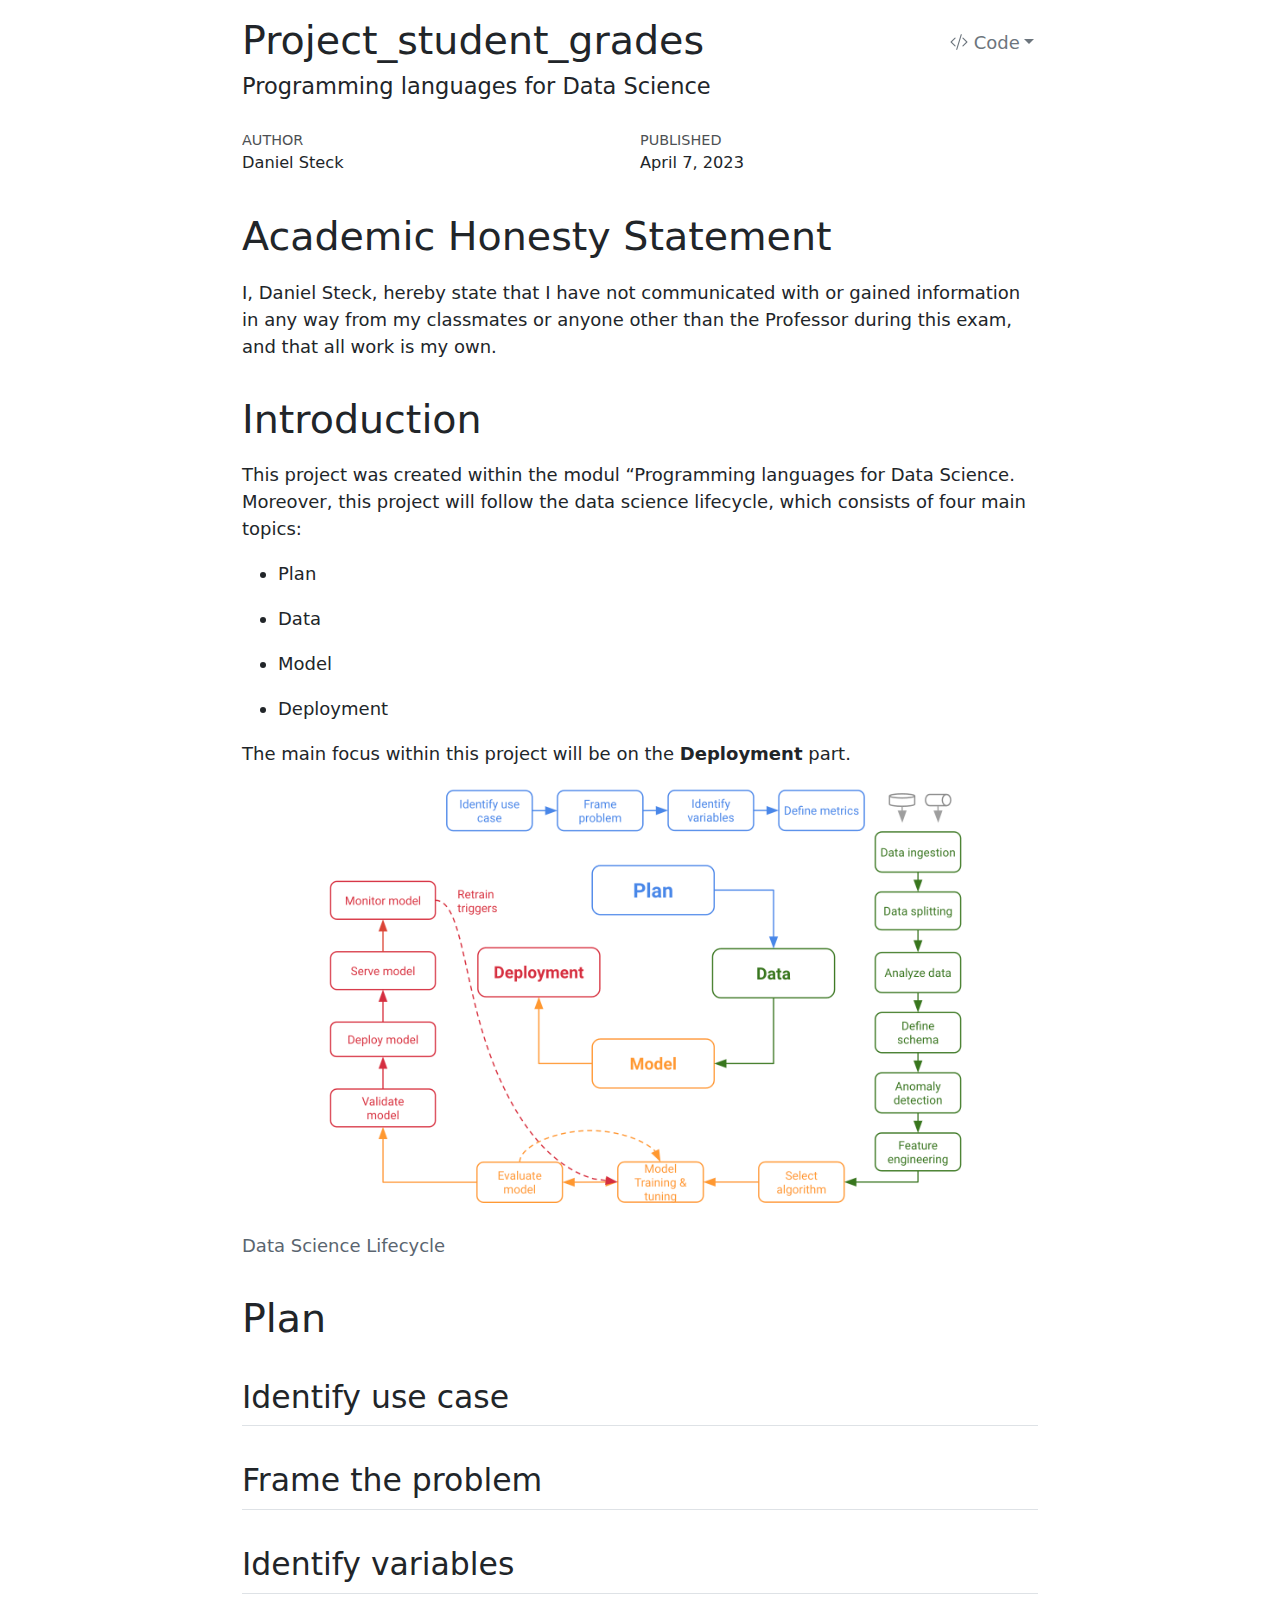
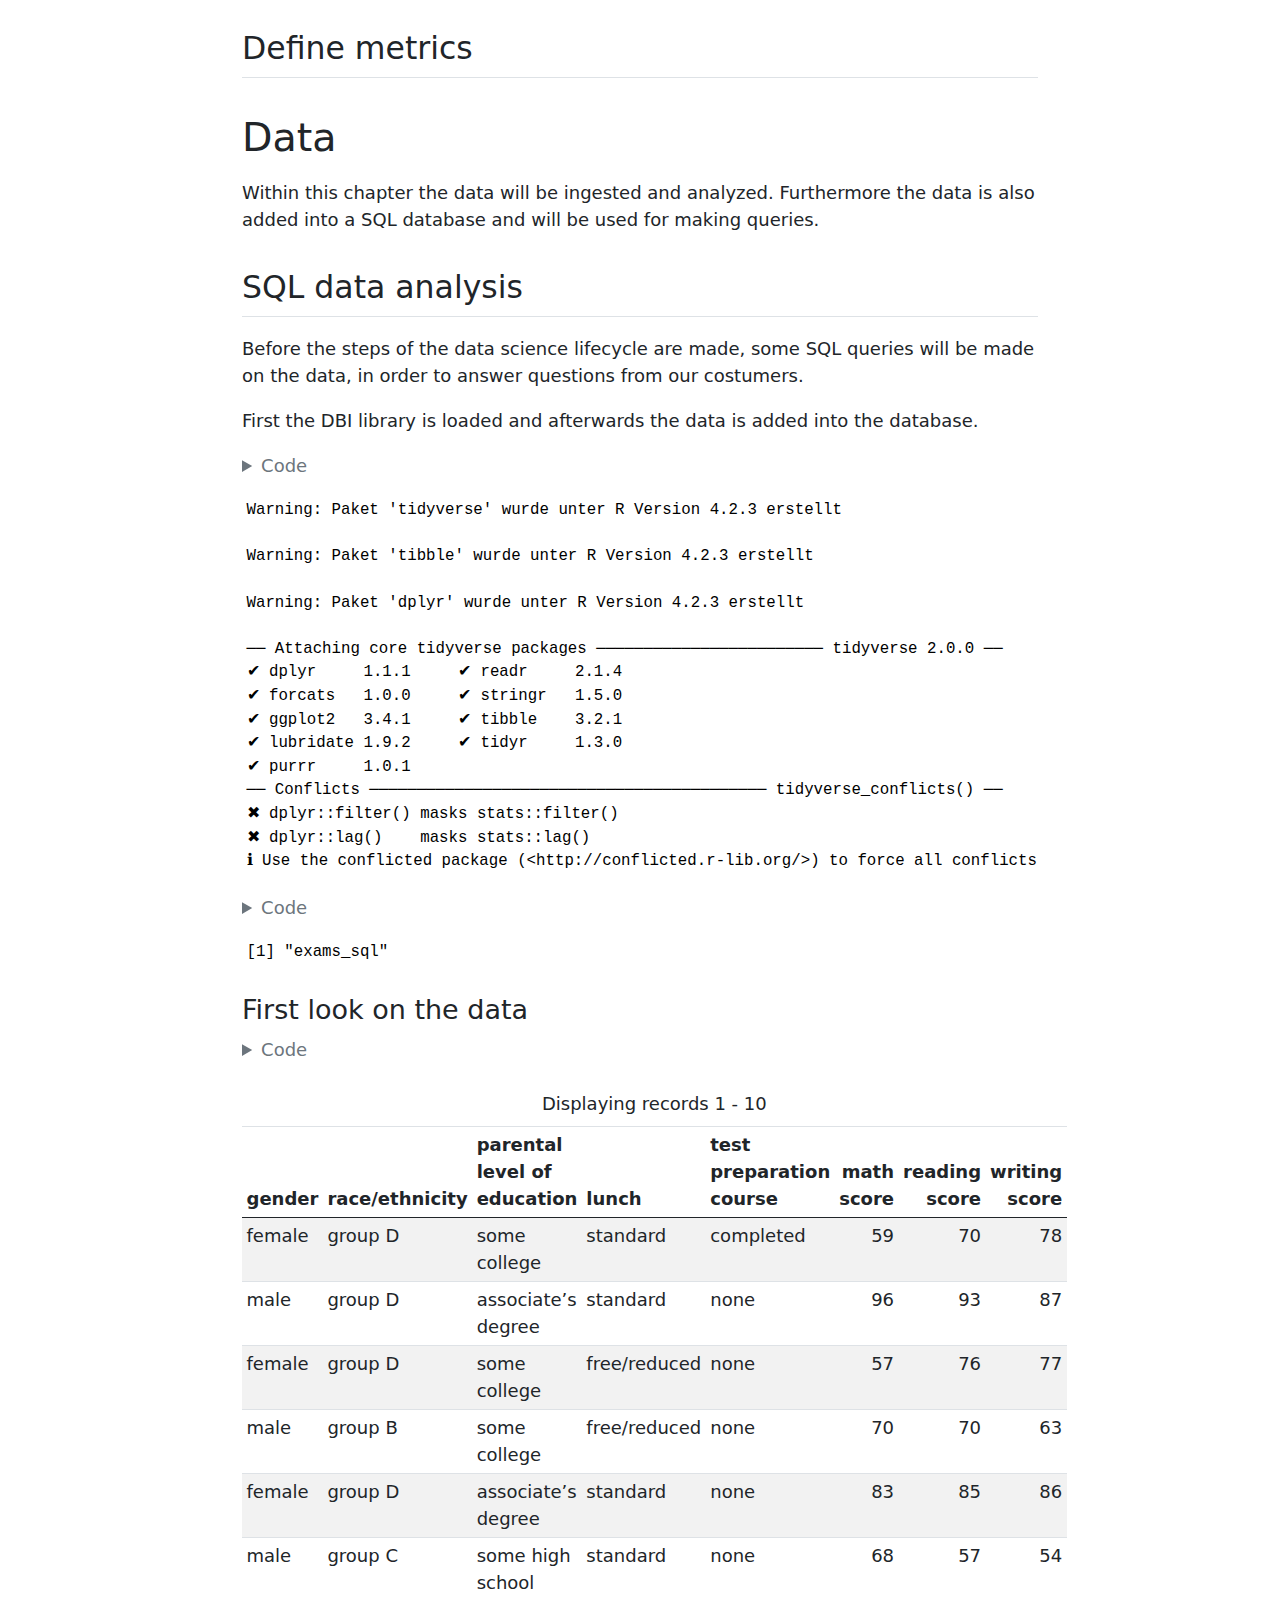
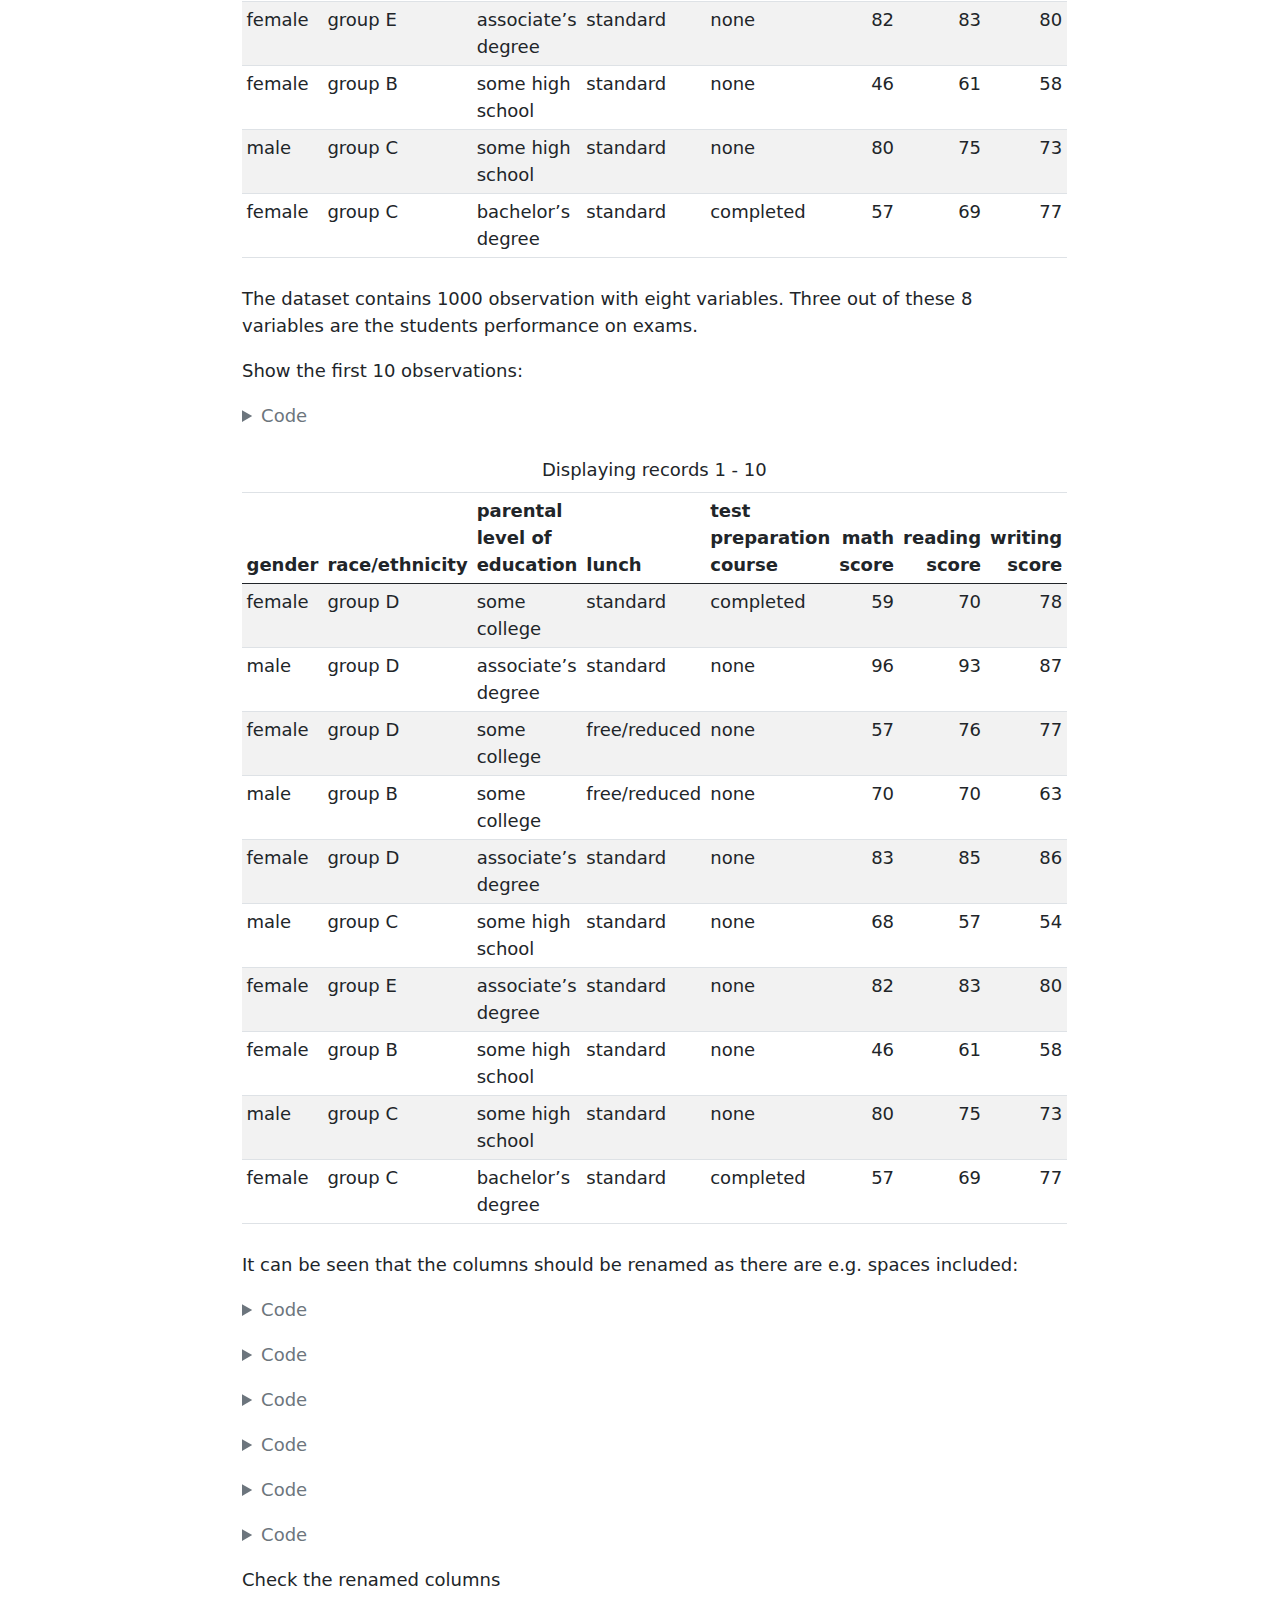
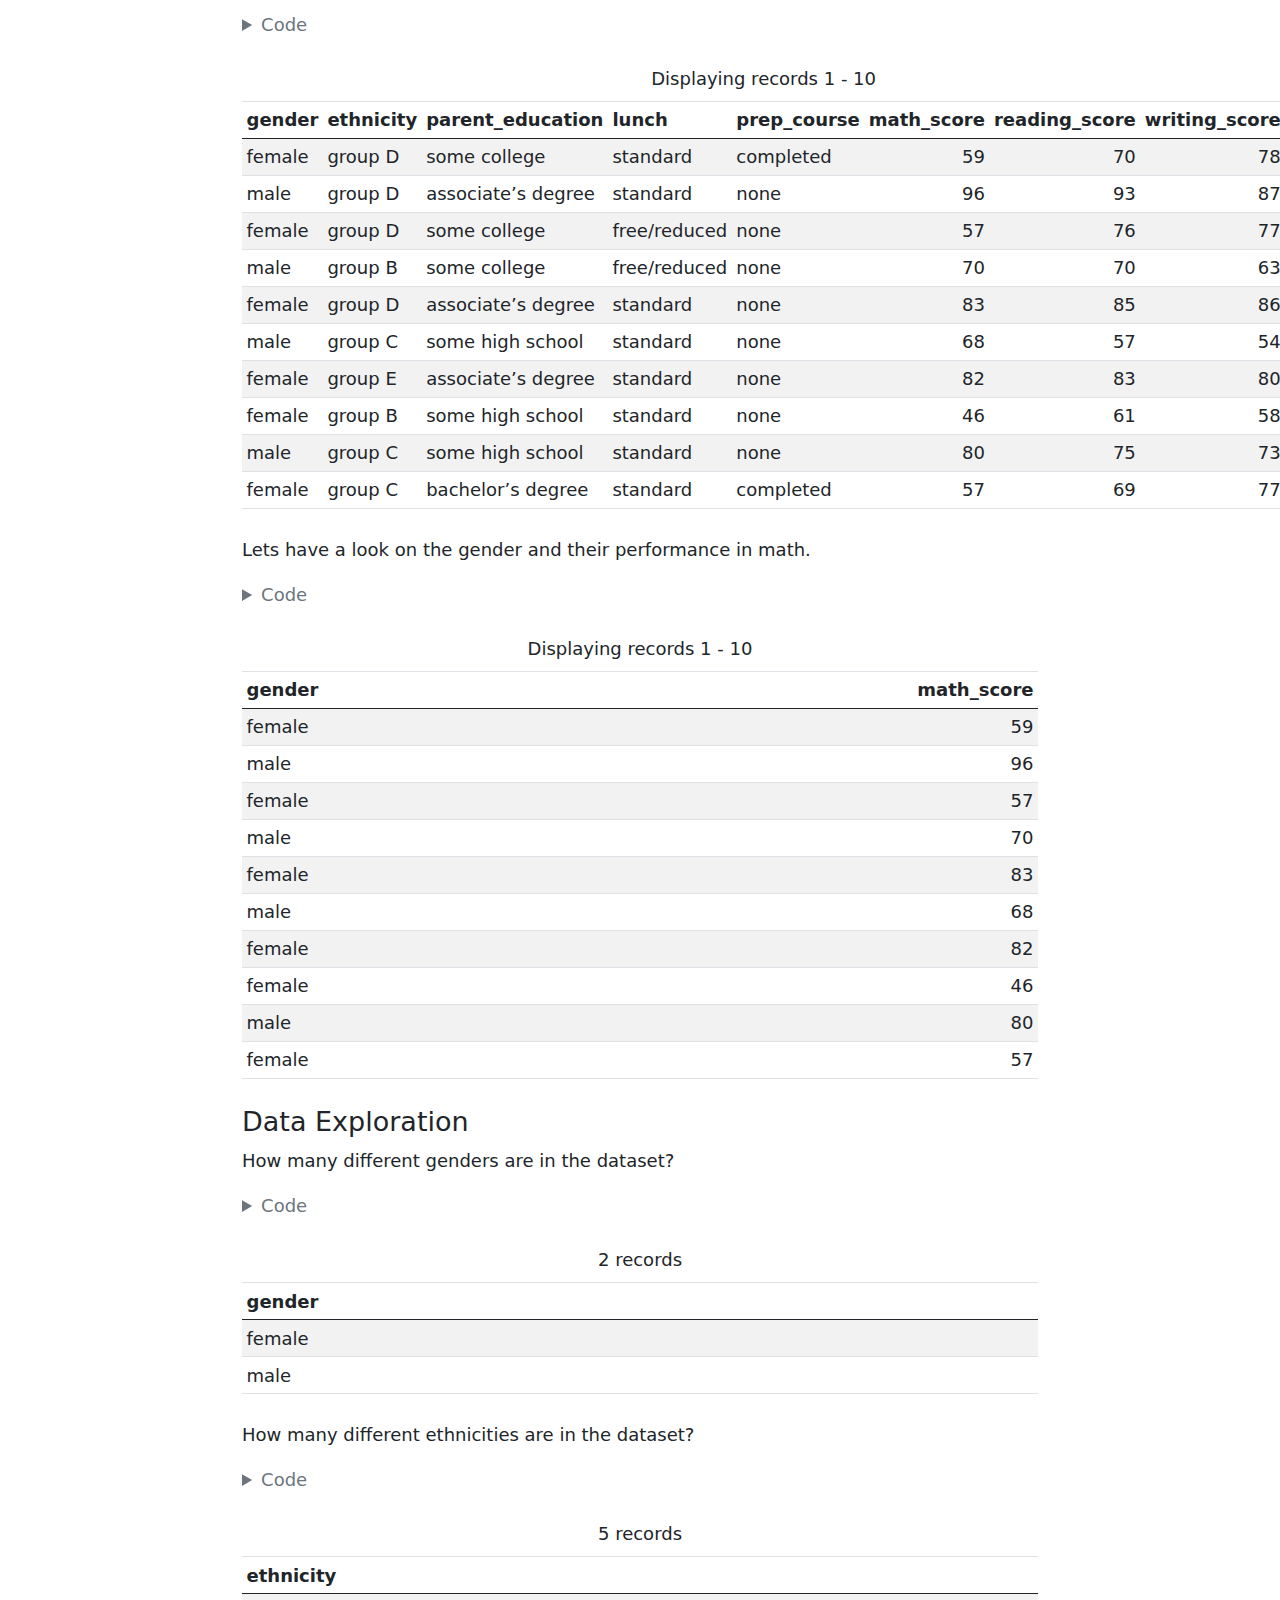
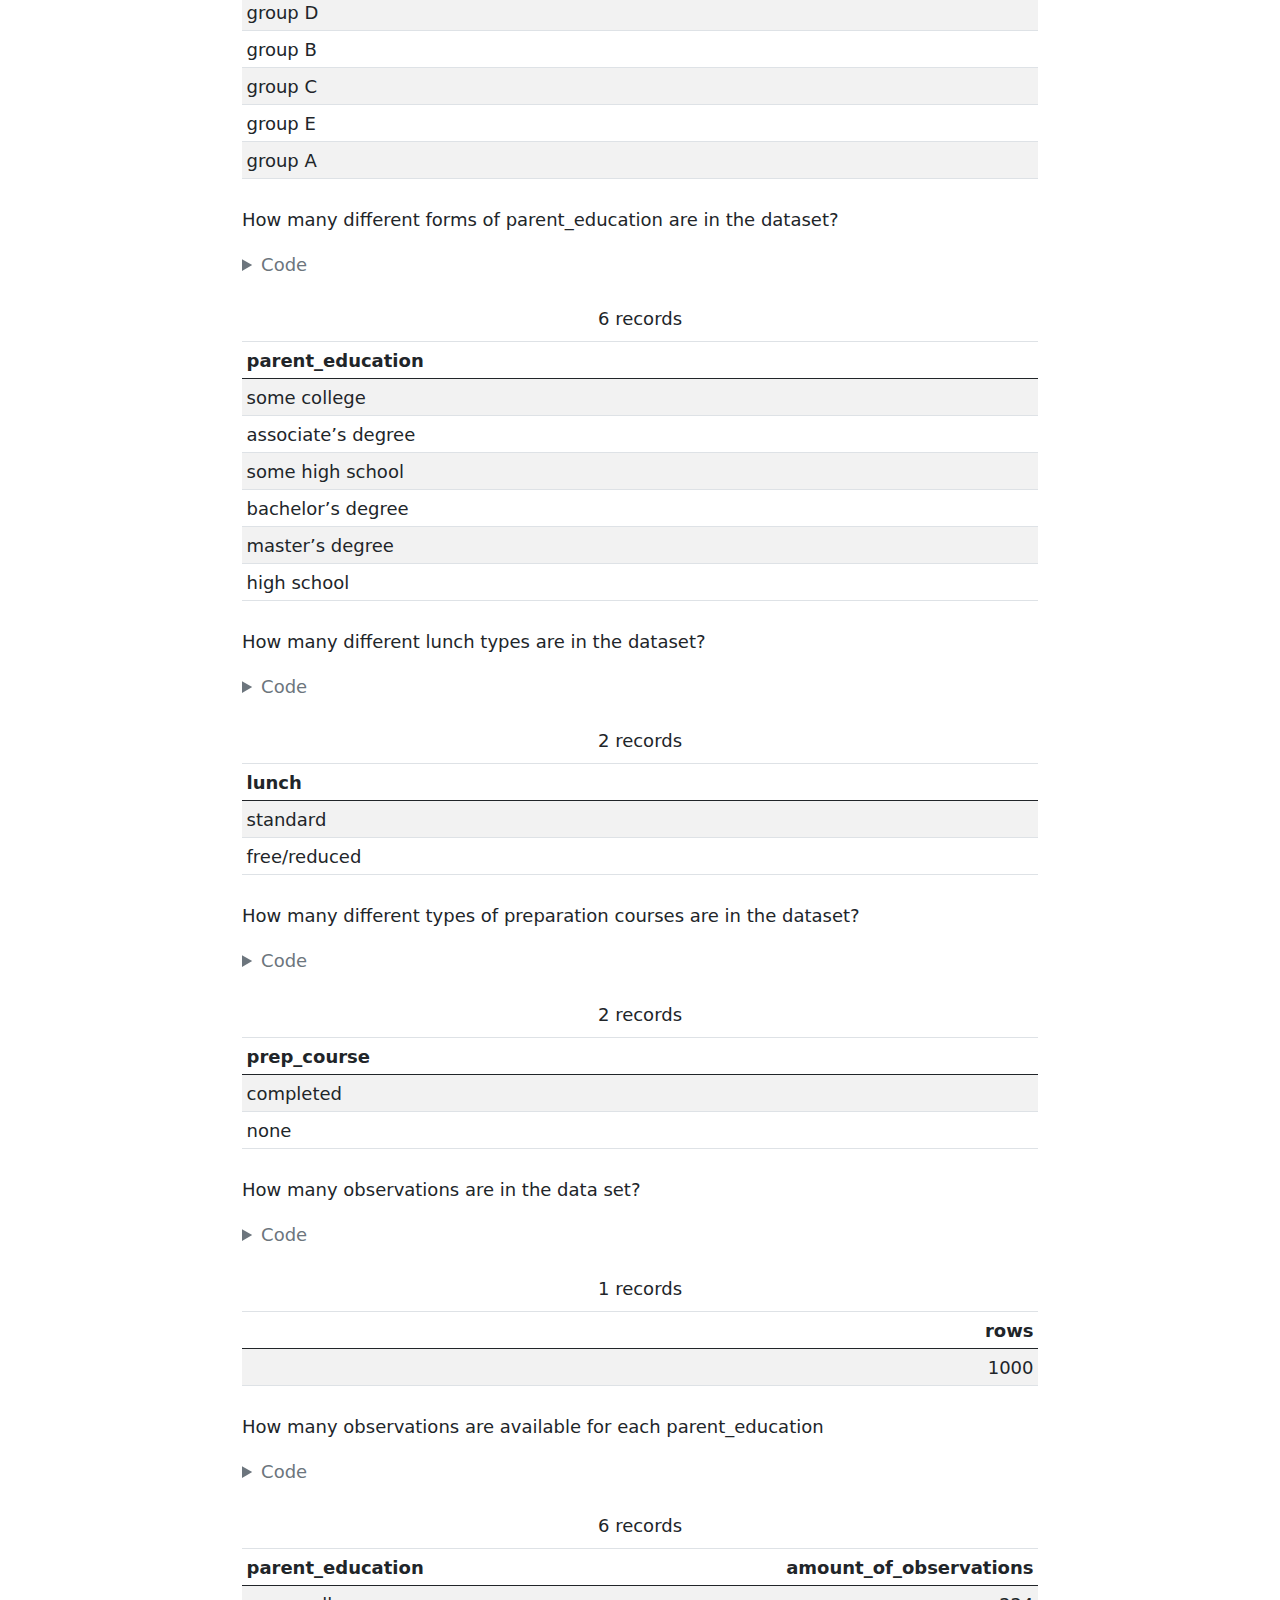
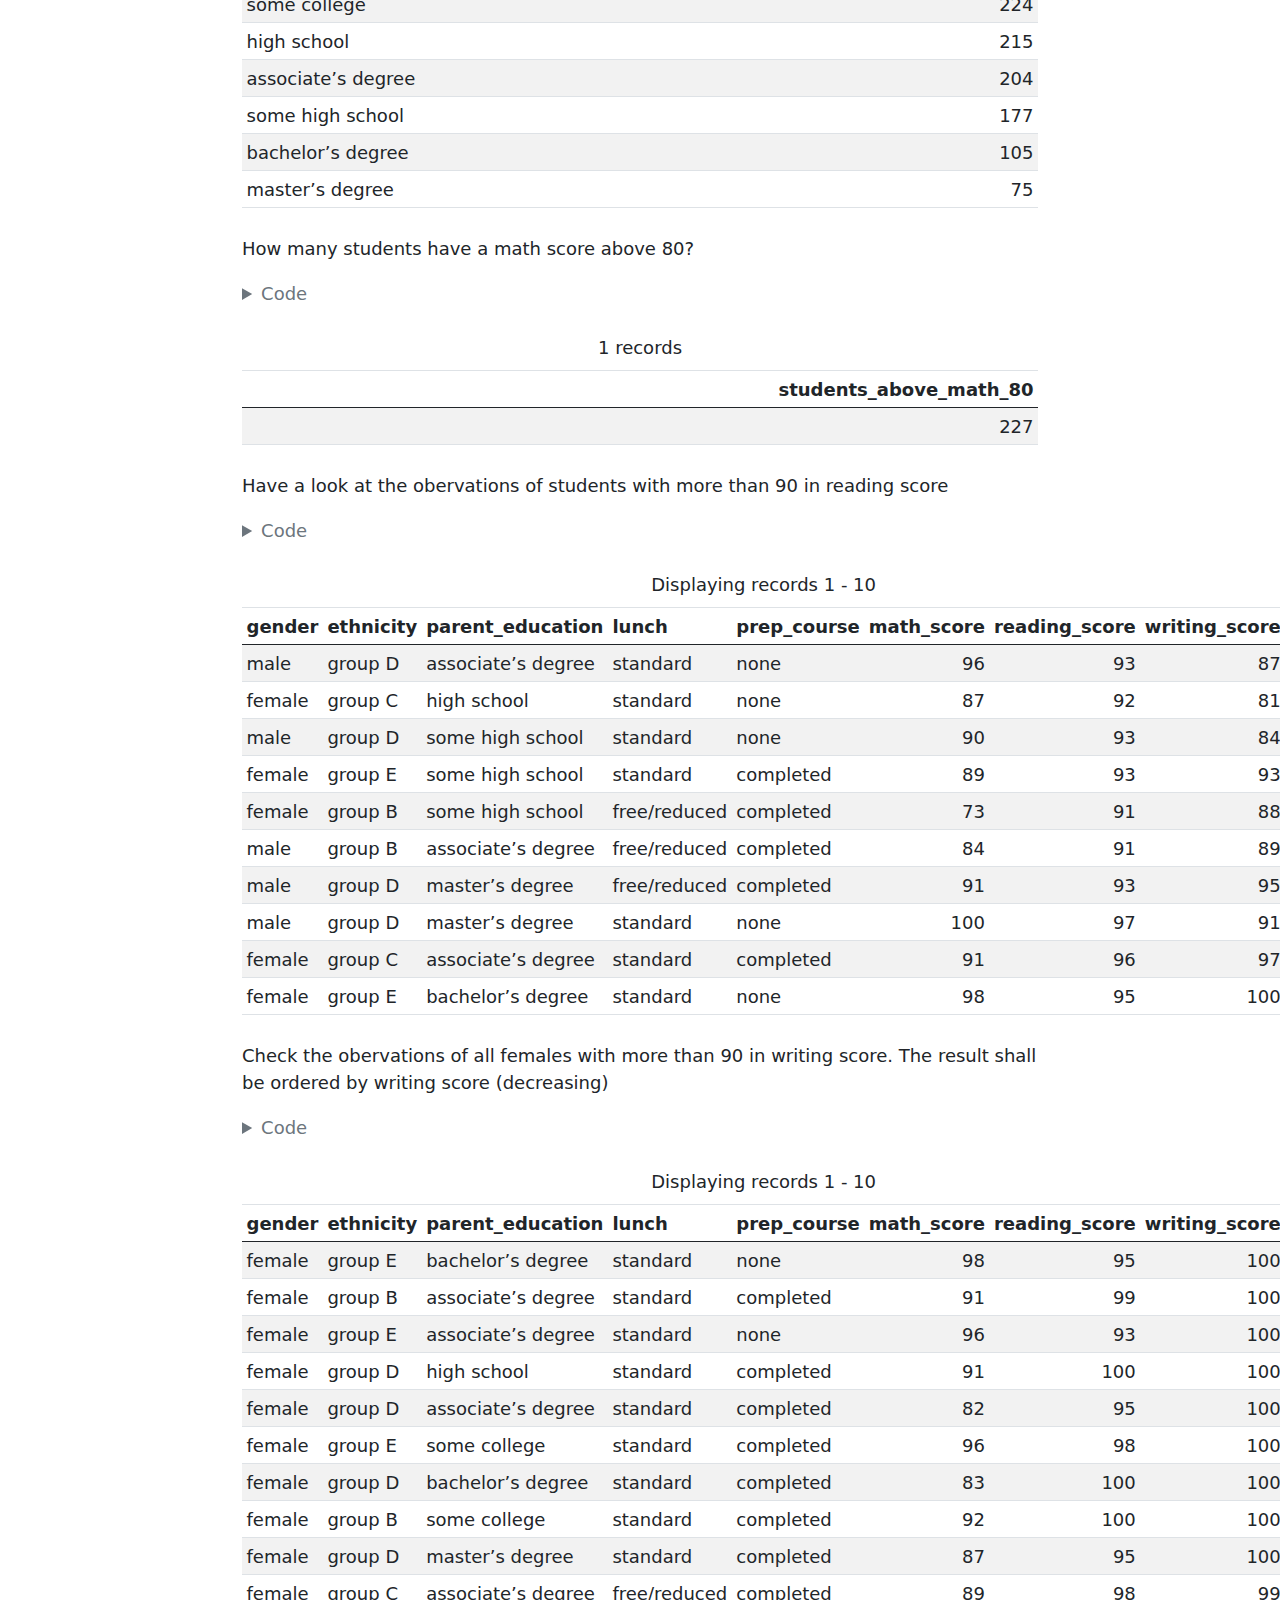
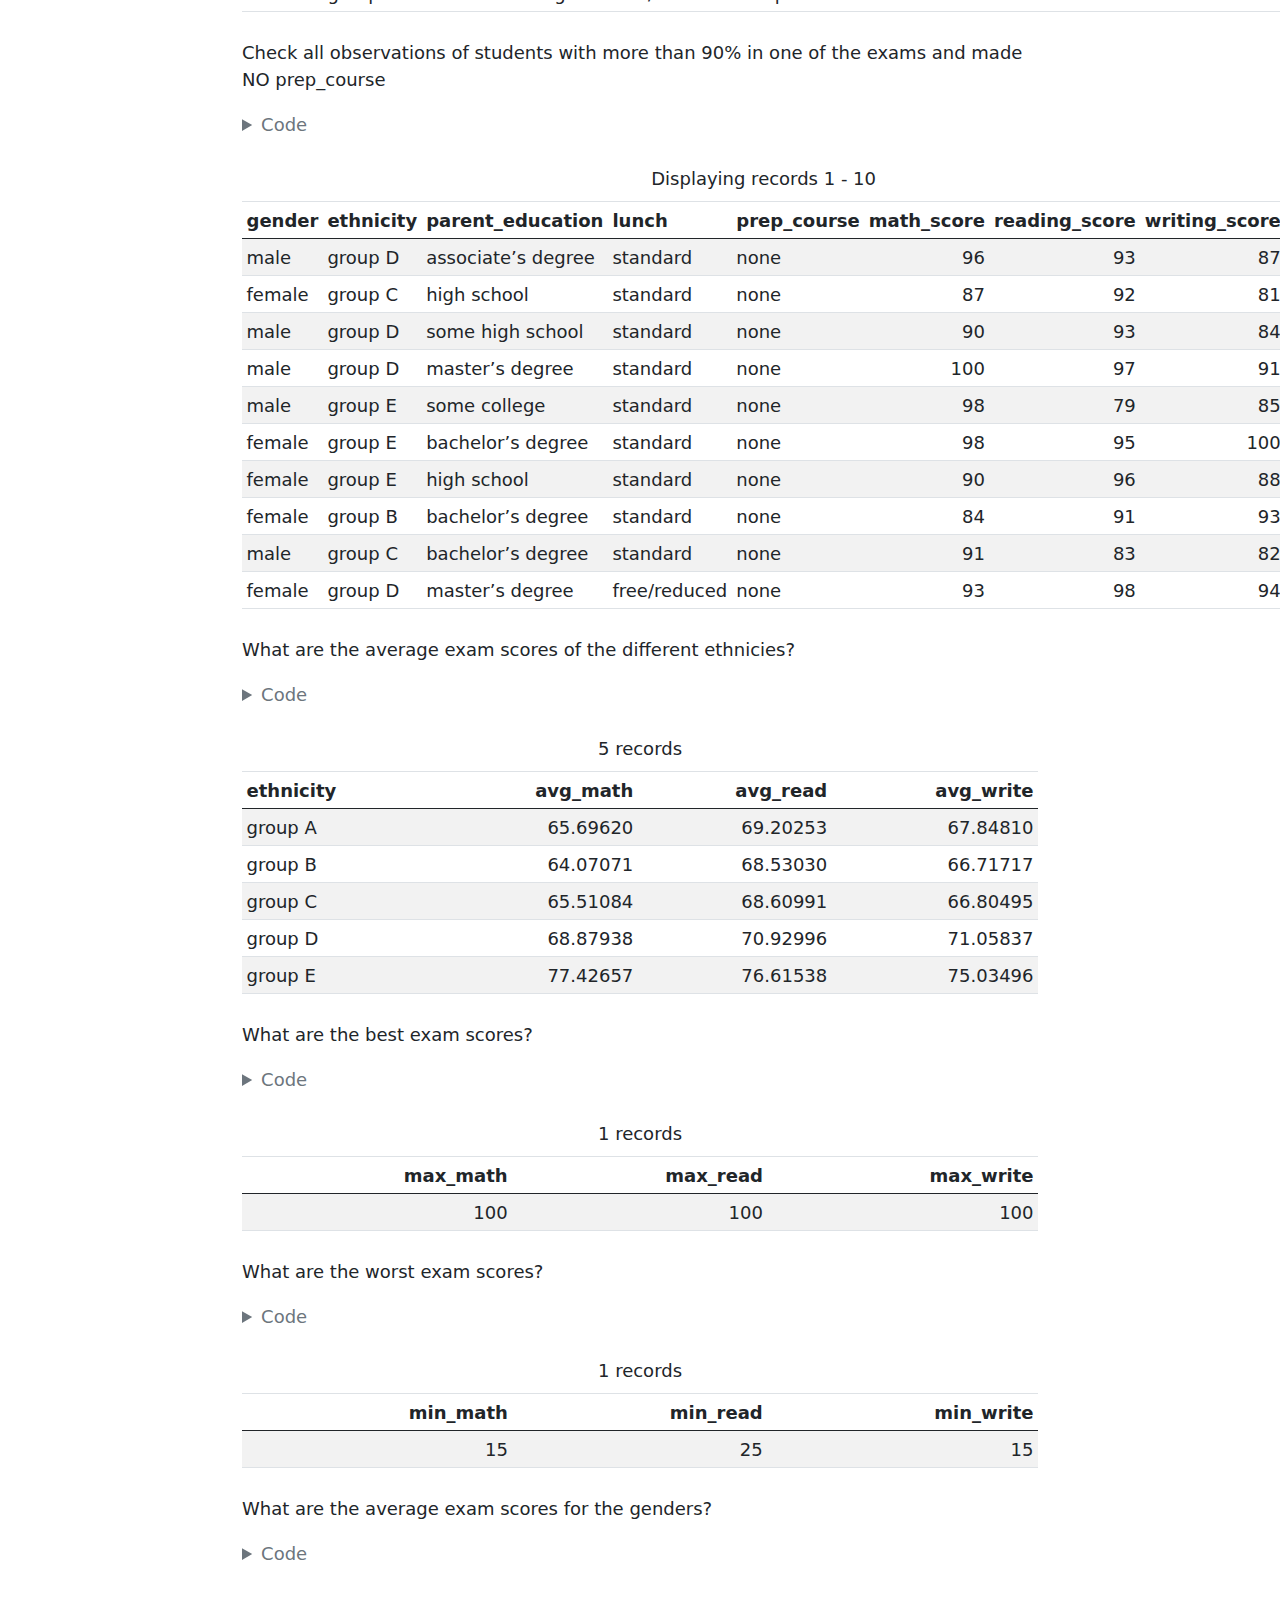
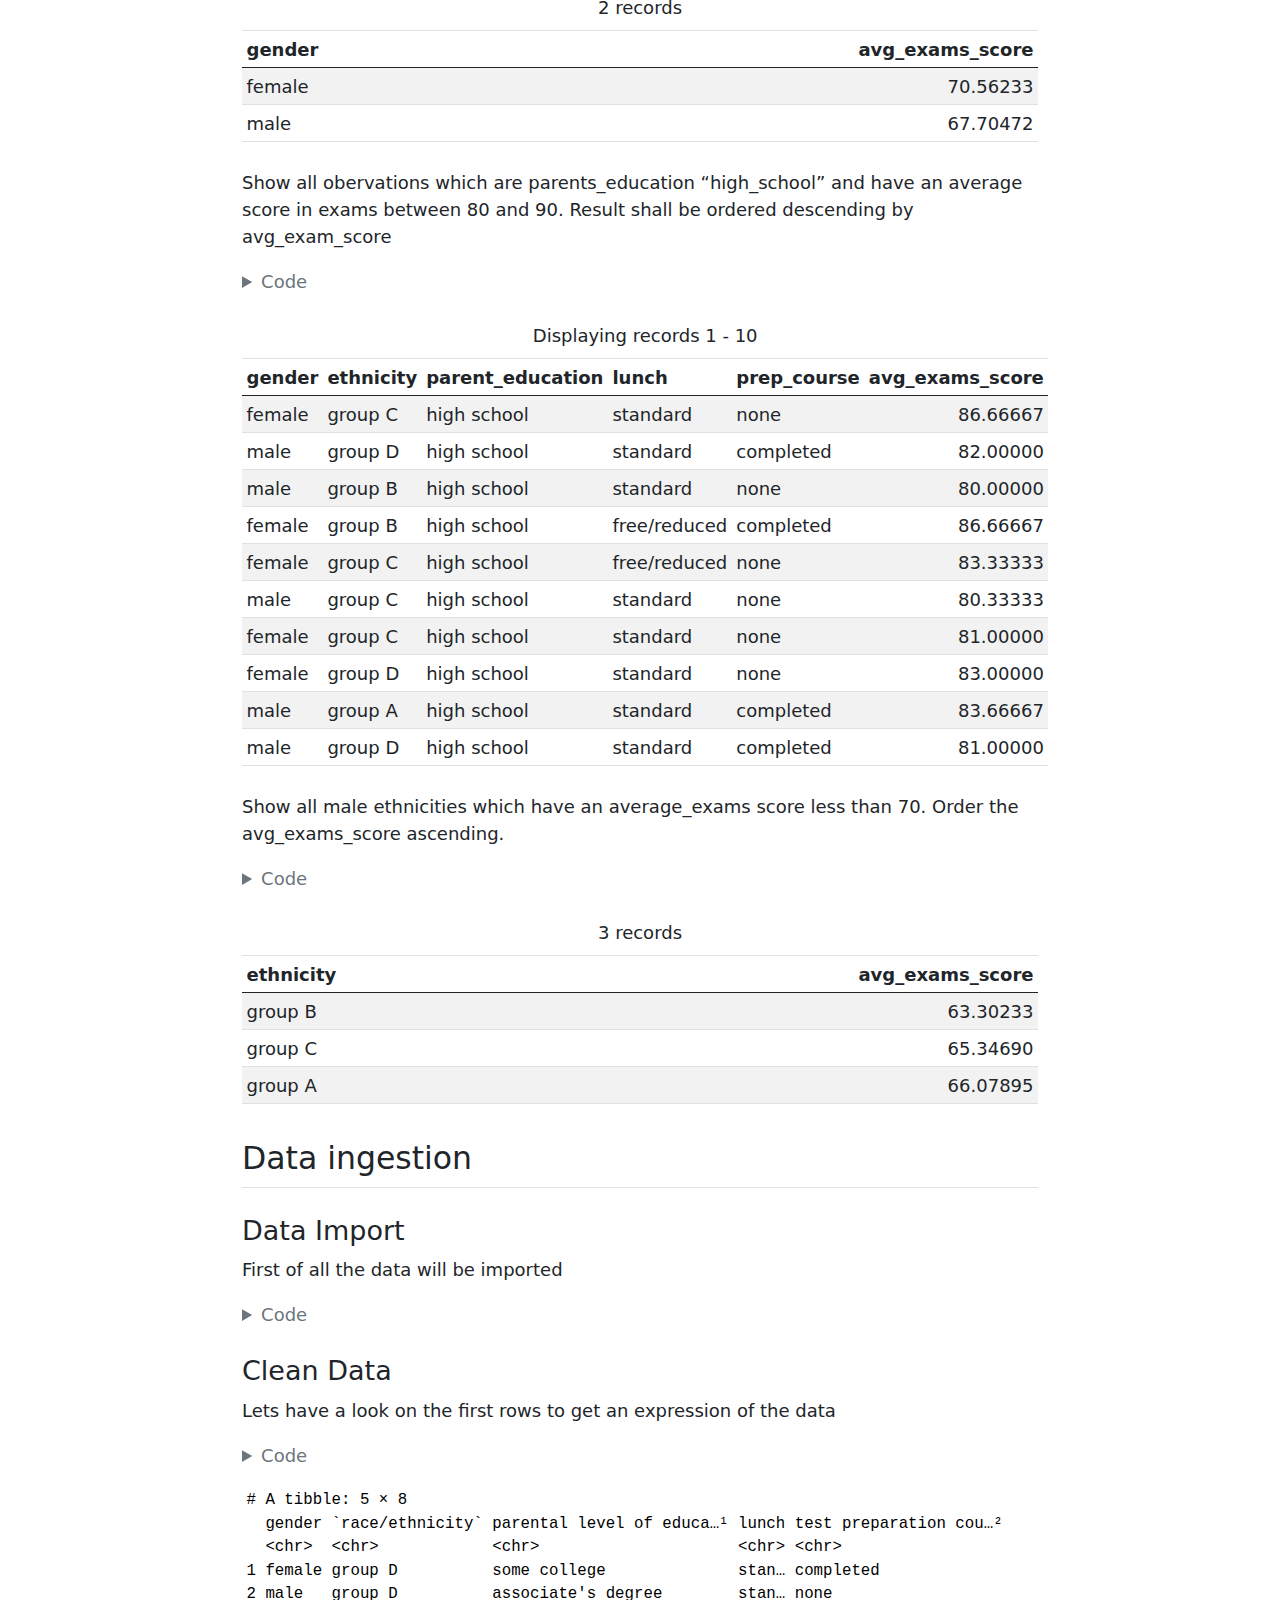
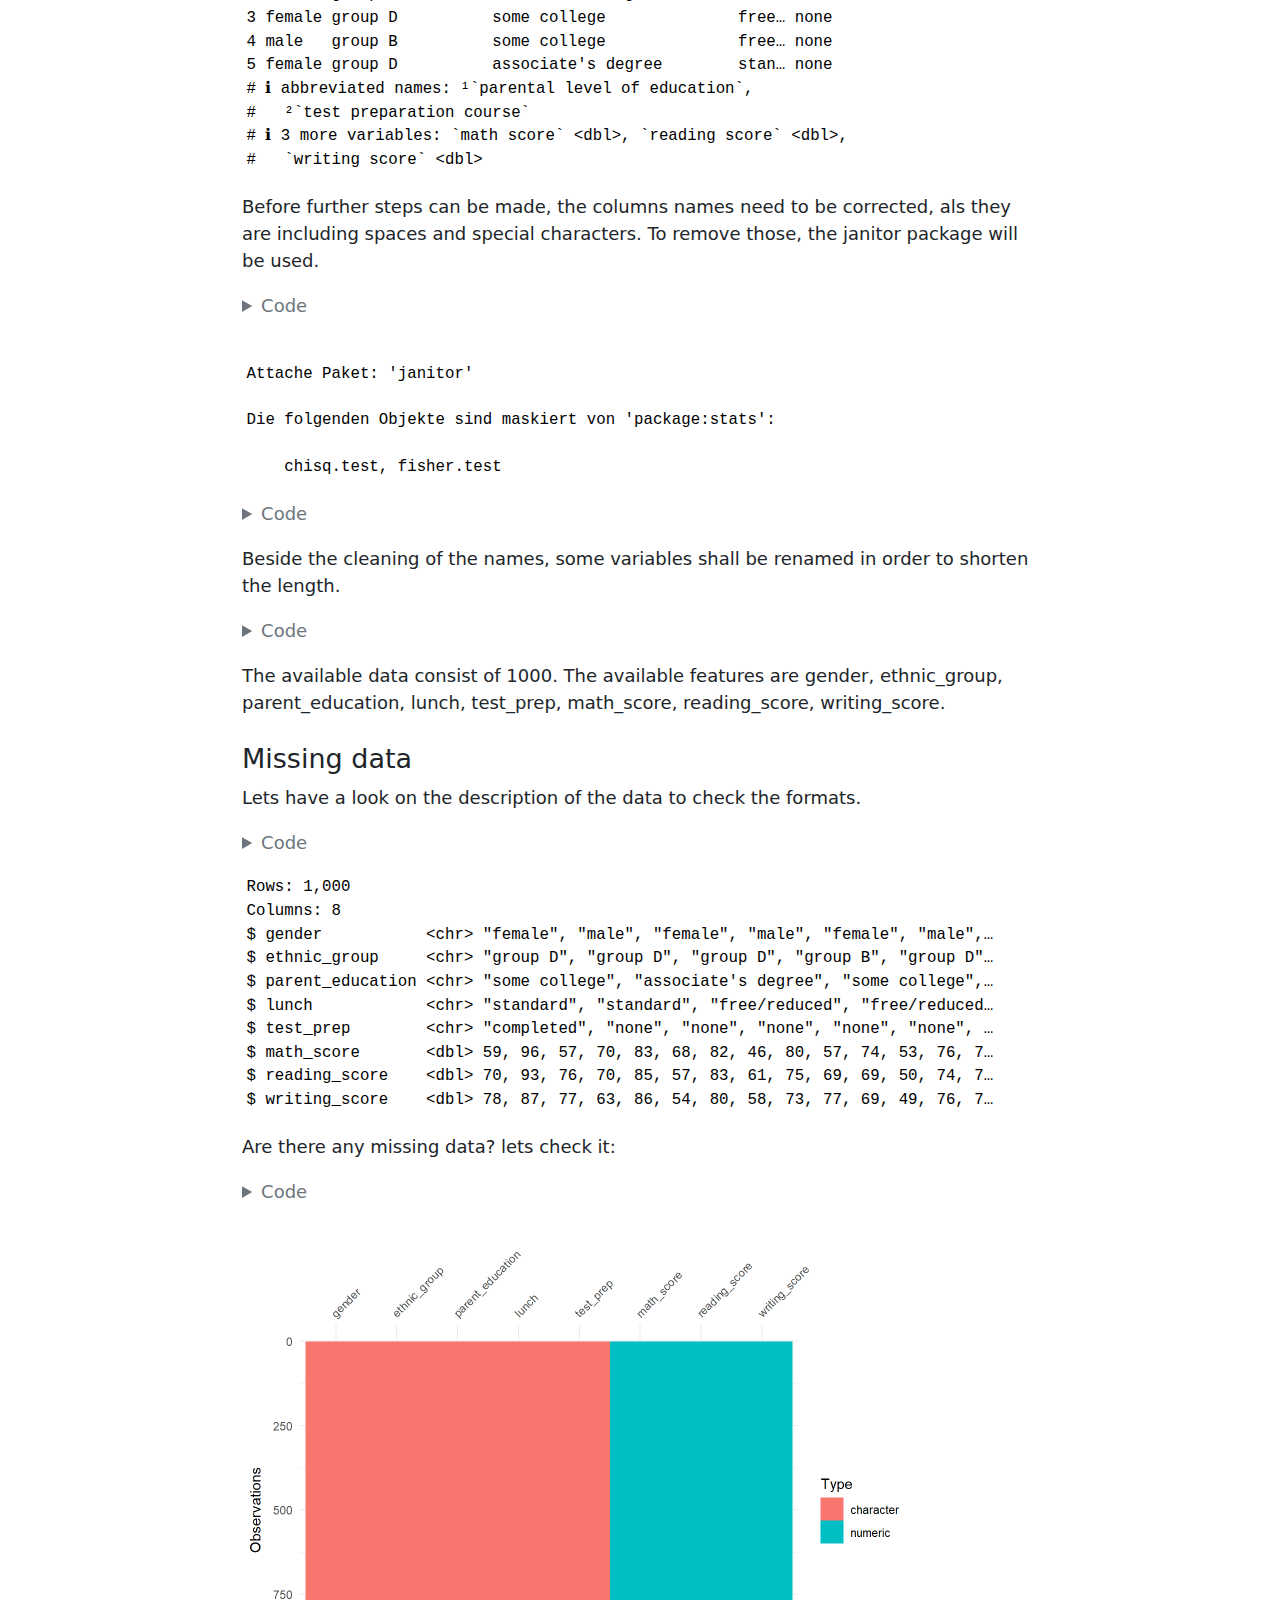
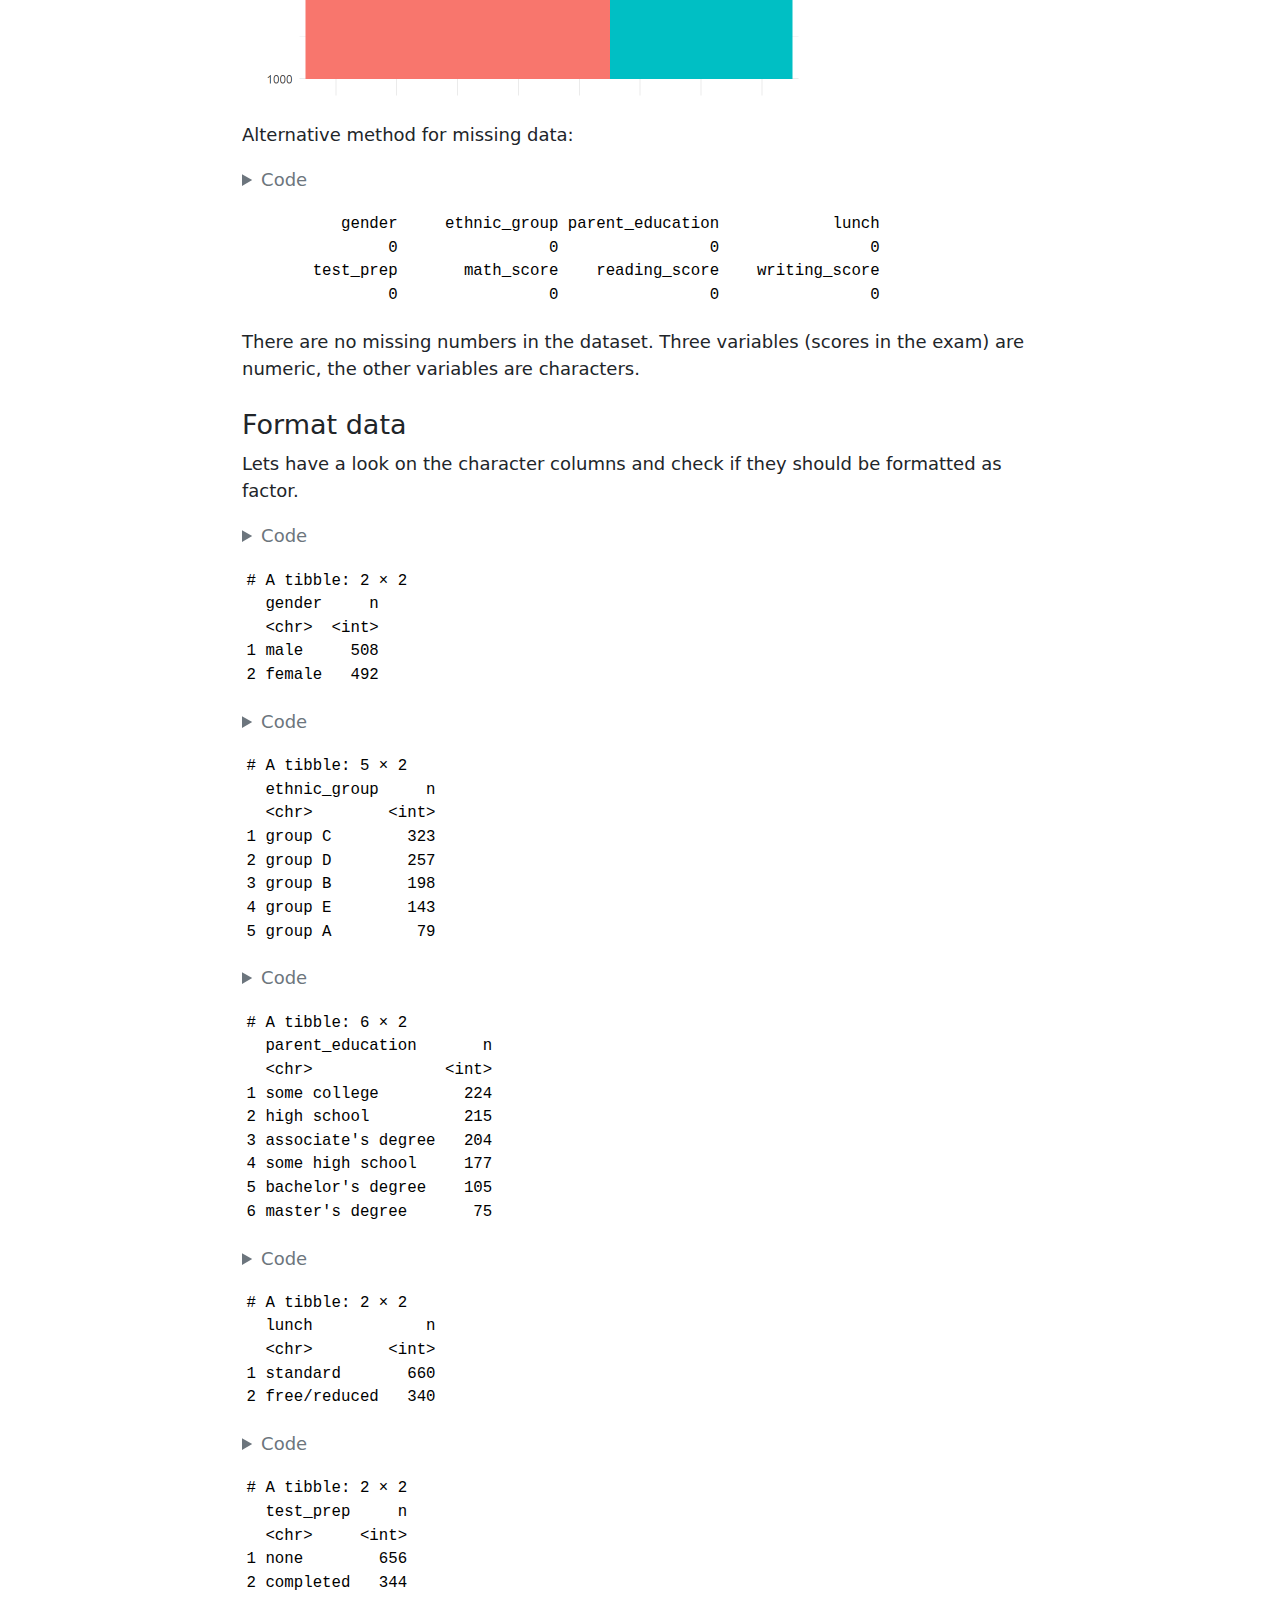
==== Project_Students_grades.html @ c5169ee6 "further data analysis made" ====
<!DOCTYPE html>
<html xmlns="http://www.w3.org/1999/xhtml" lang="en" xml:lang="en"><head>

<meta charset="utf-8">
<meta name="generator" content="quarto-1.2.335">

<meta name="viewport" content="width=device-width, initial-scale=1.0, user-scalable=yes">

<meta name="author" content="Daniel Steck">
<meta name="dcterms.date" content="2023-04-07">

<title>Project_student_grades</title>
<style>
code{white-space: pre-wrap;}
span.smallcaps{font-variant: small-caps;}
div.columns{display: flex; gap: min(4vw, 1.5em);}
div.column{flex: auto; overflow-x: auto;}
div.hanging-indent{margin-left: 1.5em; text-indent: -1.5em;}
ul.task-list{list-style: none;}
ul.task-list li input[type="checkbox"] {
  width: 0.8em;
  margin: 0 0.8em 0.2em -1.6em;
  vertical-align: middle;
}
pre > code.sourceCode { white-space: pre; position: relative; }
pre > code.sourceCode > span { display: inline-block; line-height: 1.25; }
pre > code.sourceCode > span:empty { height: 1.2em; }
.sourceCode { overflow: visible; }
code.sourceCode > span { color: inherit; text-decoration: inherit; }
div.sourceCode { margin: 1em 0; }
pre.sourceCode { margin: 0; }
@media screen {
div.sourceCode { overflow: auto; }
}
@media print {
pre > code.sourceCode { white-space: pre-wrap; }
pre > code.sourceCode > span { text-indent: -5em; padding-left: 5em; }
}
pre.numberSource code
  { counter-reset: source-line 0; }
pre.numberSource code > span
  { position: relative; left: -4em; counter-increment: source-line; }
pre.numberSource code > span > a:first-child::before
  { content: counter(source-line);
    position: relative; left: -1em; text-align: right; vertical-align: baseline;
    border: none; display: inline-block;
    -webkit-touch-callout: none; -webkit-user-select: none;
    -khtml-user-select: none; -moz-user-select: none;
    -ms-user-select: none; user-select: none;
    padding: 0 4px; width: 4em;
    color: #aaaaaa;
  }
pre.numberSource { margin-left: 3em; border-left: 1px solid #aaaaaa;  padding-left: 4px; }
div.sourceCode
  {   }
@media screen {
pre > code.sourceCode > span > a:first-child::before { text-decoration: underline; }
}
code span.al { color: #ff0000; font-weight: bold; } /* Alert */
code span.an { color: #60a0b0; font-weight: bold; font-style: italic; } /* Annotation */
code span.at { color: #7d9029; } /* Attribute */
code span.bn { color: #40a070; } /* BaseN */
code span.bu { color: #008000; } /* BuiltIn */
code span.cf { color: #007020; font-weight: bold; } /* ControlFlow */
code span.ch { color: #4070a0; } /* Char */
code span.cn { color: #880000; } /* Constant */
code span.co { color: #60a0b0; font-style: italic; } /* Comment */
code span.cv { color: #60a0b0; font-weight: bold; font-style: italic; } /* CommentVar */
code span.do { color: #ba2121; font-style: italic; } /* Documentation */
code span.dt { color: #902000; } /* DataType */
code span.dv { color: #40a070; } /* DecVal */
code span.er { color: #ff0000; font-weight: bold; } /* Error */
code span.ex { } /* Extension */
code span.fl { color: #40a070; } /* Float */
code span.fu { color: #06287e; } /* Function */
code span.im { color: #008000; font-weight: bold; } /* Import */
code span.in { color: #60a0b0; font-weight: bold; font-style: italic; } /* Information */
code span.kw { color: #007020; font-weight: bold; } /* Keyword */
code span.op { color: #666666; } /* Operator */
code span.ot { color: #007020; } /* Other */
code span.pp { color: #bc7a00; } /* Preprocessor */
code span.sc { color: #4070a0; } /* SpecialChar */
code span.ss { color: #bb6688; } /* SpecialString */
code span.st { color: #4070a0; } /* String */
code span.va { color: #19177c; } /* Variable */
code span.vs { color: #4070a0; } /* VerbatimString */
code span.wa { color: #60a0b0; font-weight: bold; font-style: italic; } /* Warning */
</style>


<script src="Project_Students_grades_files/libs/clipboard/clipboard.min.js"></script>
<script src="Project_Students_grades_files/libs/quarto-html/quarto.js"></script>
<script src="Project_Students_grades_files/libs/quarto-html/popper.min.js"></script>
<script src="Project_Students_grades_files/libs/quarto-html/tippy.umd.min.js"></script>
<script src="Project_Students_grades_files/libs/quarto-html/anchor.min.js"></script>
<link href="Project_Students_grades_files/libs/quarto-html/tippy.css" rel="stylesheet">
<link href="Project_Students_grades_files/libs/quarto-html/quarto-syntax-highlighting.css" rel="stylesheet" id="quarto-text-highlighting-styles">
<script src="Project_Students_grades_files/libs/bootstrap/bootstrap.min.js"></script>
<link href="Project_Students_grades_files/libs/bootstrap/bootstrap-icons.css" rel="stylesheet">
<link href="Project_Students_grades_files/libs/bootstrap/bootstrap.min.css" rel="stylesheet" id="quarto-bootstrap" data-mode="light">


</head>

<body class="fullcontent">

<div id="quarto-content" class="page-columns page-rows-contents page-layout-article">

<main class="content" id="quarto-document-content">

<header id="title-block-header" class="quarto-title-block default">
<div class="quarto-title">
<div class="quarto-title-block"><div><h1 class="title">Project_student_grades</h1><button type="button" class="btn code-tools-button dropdown-toggle" id="quarto-code-tools-menu" data-bs-toggle="dropdown" aria-expanded="false"><i class="bi"></i> Code</button><ul class="dropdown-menu dropdown-menu-end" aria-labelelledby="quarto-code-tools-menu"><li><a id="quarto-show-all-code" class="dropdown-item" href="javascript:void(0)" role="button">Show All Code</a></li><li><a id="quarto-hide-all-code" class="dropdown-item" href="javascript:void(0)" role="button">Hide All Code</a></li><li><hr class="dropdown-divider"></li><li><a id="quarto-view-source" class="dropdown-item" href="javascript:void(0)" role="button">View Source</a></li></ul></div></div>
<p class="subtitle lead">Programming languages for Data Science</p>
</div>



<div class="quarto-title-meta">

    <div>
    <div class="quarto-title-meta-heading">Author</div>
    <div class="quarto-title-meta-contents">
             <p>Daniel Steck </p>
          </div>
  </div>
    
    <div>
    <div class="quarto-title-meta-heading">Published</div>
    <div class="quarto-title-meta-contents">
      <p class="date">April 7, 2023</p>
    </div>
  </div>
  
    
  </div>
  

</header>

<section id="academic-honesty-statement" class="level1">
<h1>Academic Honesty Statement</h1>
<p>I, Daniel Steck, hereby state that I have not communicated with or gained information in any way from my classmates or anyone other than the Professor during this exam, and that all work is my own.</p>
</section>
<section id="introduction" class="level1">
<h1>Introduction</h1>
<p>This project was created within the modul “Programming languages for Data Science. Moreover, this project will follow the data science lifecycle, which consists of four main topics:</p>
<ul>
<li><p>Plan</p></li>
<li><p>Data</p></li>
<li><p>Model</p></li>
<li><p>Deployment</p></li>
</ul>
<p>The main focus within this project will be on the <strong>Deployment</strong> part.</p>
<div class="quarto-figure quarto-figure-center">
<figure class="figure">
<p><img src="Images/Data_Science_lifecycle.PNG" class="img-fluid figure-img"></p>
<p></p><figcaption class="figure-caption">Data Science Lifecycle</figcaption><p></p>
</figure>
</div>
</section>
<section id="plan" class="level1">
<h1>Plan</h1>
<section id="identify-use-case" class="level2">
<h2 class="anchored" data-anchor-id="identify-use-case">Identify use case</h2>
</section>
<section id="frame-the-problem" class="level2">
<h2 class="anchored" data-anchor-id="frame-the-problem">Frame the problem</h2>
</section>
<section id="identify-variables" class="level2">
<h2 class="anchored" data-anchor-id="identify-variables">Identify variables</h2>
</section>
<section id="define-metrics" class="level2">
<h2 class="anchored" data-anchor-id="define-metrics">Define metrics</h2>
</section>
</section>
<section id="data" class="level1">
<h1>Data</h1>
<p>Within this chapter the data will be ingested and analyzed. Furthermore the data is also added into a SQL database and will be used for making queries.</p>
<section id="sql-data-analysis" class="level2">
<h2 class="anchored" data-anchor-id="sql-data-analysis">SQL data analysis</h2>
<p>Before the steps of the data science lifecycle are made, some SQL queries will be made on the data, in order to answer questions from our costumers.</p>
<p>First the DBI library is loaded and afterwards the data is added into the database.</p>
<div class="cell">
<details>
<summary>Code</summary>
<div class="sourceCode cell-code" id="cb1"><pre class="sourceCode r code-with-copy"><code class="sourceCode r"><span id="cb1-1"><a href="#cb1-1" aria-hidden="true" tabindex="-1"></a><span class="fu">library</span> (DBI)</span>
<span id="cb1-2"><a href="#cb1-2" aria-hidden="true" tabindex="-1"></a><span class="fu">library</span>(tidyverse)</span></code><button title="Copy to Clipboard" class="code-copy-button"><i class="bi"></i></button></pre></div>
</details>
<div class="cell-output cell-output-stderr">
<pre><code>Warning: Paket 'tidyverse' wurde unter R Version 4.2.3 erstellt</code></pre>
</div>
<div class="cell-output cell-output-stderr">
<pre><code>Warning: Paket 'tibble' wurde unter R Version 4.2.3 erstellt</code></pre>
</div>
<div class="cell-output cell-output-stderr">
<pre><code>Warning: Paket 'dplyr' wurde unter R Version 4.2.3 erstellt</code></pre>
</div>
<div class="cell-output cell-output-stderr">
<pre><code>── Attaching core tidyverse packages ──────────────────────── tidyverse 2.0.0 ──
✔ dplyr     1.1.1     ✔ readr     2.1.4
✔ forcats   1.0.0     ✔ stringr   1.5.0
✔ ggplot2   3.4.1     ✔ tibble    3.2.1
✔ lubridate 1.9.2     ✔ tidyr     1.3.0
✔ purrr     1.0.1     
── Conflicts ────────────────────────────────────────── tidyverse_conflicts() ──
✖ dplyr::filter() masks stats::filter()
✖ dplyr::lag()    masks stats::lag()
ℹ Use the conflicted package (&lt;http://conflicted.r-lib.org/&gt;) to force all conflicts to become errors</code></pre>
</div>
</div>
<div class="cell">
<details>
<summary>Code</summary>
<div class="sourceCode cell-code" id="cb6"><pre class="sourceCode r code-with-copy"><code class="sourceCode r"><span id="cb6-1"><a href="#cb6-1" aria-hidden="true" tabindex="-1"></a><span class="co"># Connection to database </span></span>
<span id="cb6-2"><a href="#cb6-2" aria-hidden="true" tabindex="-1"></a>con <span class="ot">&lt;-</span> <span class="fu">dbConnect</span>(RSQLite<span class="sc">::</span><span class="fu">SQLite</span>(), <span class="st">":memory:"</span>)</span>
<span id="cb6-3"><a href="#cb6-3" aria-hidden="true" tabindex="-1"></a></span>
<span id="cb6-4"><a href="#cb6-4" aria-hidden="true" tabindex="-1"></a>path_sql <span class="ot">&lt;-</span> <span class="st">"https://raw.githubusercontent.com/DanielSteck/Project-Students-grades/main/exams.csv"</span></span>
<span id="cb6-5"><a href="#cb6-5" aria-hidden="true" tabindex="-1"></a></span>
<span id="cb6-6"><a href="#cb6-6" aria-hidden="true" tabindex="-1"></a><span class="co"># Write data "gapminder" into database</span></span>
<span id="cb6-7"><a href="#cb6-7" aria-hidden="true" tabindex="-1"></a><span class="fu">dbWriteTable</span>(con, <span class="st">"exams_sql"</span>, <span class="fu">read_csv</span>(path_sql, <span class="at">show_col_types =</span> <span class="cn">FALSE</span>))</span>
<span id="cb6-8"><a href="#cb6-8" aria-hidden="true" tabindex="-1"></a></span>
<span id="cb6-9"><a href="#cb6-9" aria-hidden="true" tabindex="-1"></a><span class="co">#show table in database</span></span>
<span id="cb6-10"><a href="#cb6-10" aria-hidden="true" tabindex="-1"></a></span>
<span id="cb6-11"><a href="#cb6-11" aria-hidden="true" tabindex="-1"></a><span class="fu">dbListTables</span>(con)</span></code><button title="Copy to Clipboard" class="code-copy-button"><i class="bi"></i></button></pre></div>
</details>
<div class="cell-output cell-output-stdout">
<pre><code>[1] "exams_sql"</code></pre>
</div>
</div>
<section id="first-look-on-the-data" class="level3">
<h3 class="anchored" data-anchor-id="first-look-on-the-data">First look on the data</h3>
<div class="cell">
<details>
<summary>Code</summary>
<div class="sourceCode cell-code" id="cb8"><pre class="sourceCode sql code-with-copy"><code class="sourceCode sql"><span id="cb8-1"><a href="#cb8-1" aria-hidden="true" tabindex="-1"></a></span>
<span id="cb8-2"><a href="#cb8-2" aria-hidden="true" tabindex="-1"></a><span class="kw">SELECT</span> <span class="op">*</span></span>
<span id="cb8-3"><a href="#cb8-3" aria-hidden="true" tabindex="-1"></a><span class="kw">FROM</span> exams_sql;</span></code><button title="Copy to Clipboard" class="code-copy-button"><i class="bi"></i></button></pre></div>
</details>
<div class="knitsql-table">
<table class="table table-sm table-striped">
<caption>Displaying records 1 - 10</caption>
<colgroup>
<col style="width: 5%">
<col style="width: 11%">
<col style="width: 22%">
<col style="width: 10%">
<col style="width: 19%">
<col style="width: 8%">
<col style="width: 11%">
<col style="width: 11%">
</colgroup>
<thead>
<tr class="header">
<th style="text-align: left;">gender</th>
<th style="text-align: left;">race/ethnicity</th>
<th style="text-align: left;">parental level of education</th>
<th style="text-align: left;">lunch</th>
<th style="text-align: left;">test preparation course</th>
<th style="text-align: right;">math score</th>
<th style="text-align: right;">reading score</th>
<th style="text-align: right;">writing score</th>
</tr>
</thead>
<tbody>
<tr class="odd">
<td style="text-align: left;">female</td>
<td style="text-align: left;">group D</td>
<td style="text-align: left;">some college</td>
<td style="text-align: left;">standard</td>
<td style="text-align: left;">completed</td>
<td style="text-align: right;">59</td>
<td style="text-align: right;">70</td>
<td style="text-align: right;">78</td>
</tr>
<tr class="even">
<td style="text-align: left;">male</td>
<td style="text-align: left;">group D</td>
<td style="text-align: left;">associate’s degree</td>
<td style="text-align: left;">standard</td>
<td style="text-align: left;">none</td>
<td style="text-align: right;">96</td>
<td style="text-align: right;">93</td>
<td style="text-align: right;">87</td>
</tr>
<tr class="odd">
<td style="text-align: left;">female</td>
<td style="text-align: left;">group D</td>
<td style="text-align: left;">some college</td>
<td style="text-align: left;">free/reduced</td>
<td style="text-align: left;">none</td>
<td style="text-align: right;">57</td>
<td style="text-align: right;">76</td>
<td style="text-align: right;">77</td>
</tr>
<tr class="even">
<td style="text-align: left;">male</td>
<td style="text-align: left;">group B</td>
<td style="text-align: left;">some college</td>
<td style="text-align: left;">free/reduced</td>
<td style="text-align: left;">none</td>
<td style="text-align: right;">70</td>
<td style="text-align: right;">70</td>
<td style="text-align: right;">63</td>
</tr>
<tr class="odd">
<td style="text-align: left;">female</td>
<td style="text-align: left;">group D</td>
<td style="text-align: left;">associate’s degree</td>
<td style="text-align: left;">standard</td>
<td style="text-align: left;">none</td>
<td style="text-align: right;">83</td>
<td style="text-align: right;">85</td>
<td style="text-align: right;">86</td>
</tr>
<tr class="even">
<td style="text-align: left;">male</td>
<td style="text-align: left;">group C</td>
<td style="text-align: left;">some high school</td>
<td style="text-align: left;">standard</td>
<td style="text-align: left;">none</td>
<td style="text-align: right;">68</td>
<td style="text-align: right;">57</td>
<td style="text-align: right;">54</td>
</tr>
<tr class="odd">
<td style="text-align: left;">female</td>
<td style="text-align: left;">group E</td>
<td style="text-align: left;">associate’s degree</td>
<td style="text-align: left;">standard</td>
<td style="text-align: left;">none</td>
<td style="text-align: right;">82</td>
<td style="text-align: right;">83</td>
<td style="text-align: right;">80</td>
</tr>
<tr class="even">
<td style="text-align: left;">female</td>
<td style="text-align: left;">group B</td>
<td style="text-align: left;">some high school</td>
<td style="text-align: left;">standard</td>
<td style="text-align: left;">none</td>
<td style="text-align: right;">46</td>
<td style="text-align: right;">61</td>
<td style="text-align: right;">58</td>
</tr>
<tr class="odd">
<td style="text-align: left;">male</td>
<td style="text-align: left;">group C</td>
<td style="text-align: left;">some high school</td>
<td style="text-align: left;">standard</td>
<td style="text-align: left;">none</td>
<td style="text-align: right;">80</td>
<td style="text-align: right;">75</td>
<td style="text-align: right;">73</td>
</tr>
<tr class="even">
<td style="text-align: left;">female</td>
<td style="text-align: left;">group C</td>
<td style="text-align: left;">bachelor’s degree</td>
<td style="text-align: left;">standard</td>
<td style="text-align: left;">completed</td>
<td style="text-align: right;">57</td>
<td style="text-align: right;">69</td>
<td style="text-align: right;">77</td>
</tr>
</tbody>
</table>
</div>
</div>
<p>The dataset contains 1000 observation with eight variables. Three out of these 8 variables are the students performance on exams.</p>
<p>Show the first 10 observations:</p>
<div class="cell">
<details>
<summary>Code</summary>
<div class="sourceCode cell-code" id="cb9"><pre class="sourceCode sql code-with-copy"><code class="sourceCode sql"><span id="cb9-1"><a href="#cb9-1" aria-hidden="true" tabindex="-1"></a></span>
<span id="cb9-2"><a href="#cb9-2" aria-hidden="true" tabindex="-1"></a><span class="kw">SELECT</span> <span class="op">*</span></span>
<span id="cb9-3"><a href="#cb9-3" aria-hidden="true" tabindex="-1"></a><span class="kw">FROM</span> exams_sql</span>
<span id="cb9-4"><a href="#cb9-4" aria-hidden="true" tabindex="-1"></a><span class="kw">LIMIT</span> <span class="dv">10</span>;</span></code><button title="Copy to Clipboard" class="code-copy-button"><i class="bi"></i></button></pre></div>
</details>
<div class="knitsql-table">
<table class="table table-sm table-striped">
<caption>Displaying records 1 - 10</caption>
<colgroup>
<col style="width: 5%">
<col style="width: 11%">
<col style="width: 22%">
<col style="width: 10%">
<col style="width: 19%">
<col style="width: 8%">
<col style="width: 11%">
<col style="width: 11%">
</colgroup>
<thead>
<tr class="header">
<th style="text-align: left;">gender</th>
<th style="text-align: left;">race/ethnicity</th>
<th style="text-align: left;">parental level of education</th>
<th style="text-align: left;">lunch</th>
<th style="text-align: left;">test preparation course</th>
<th style="text-align: right;">math score</th>
<th style="text-align: right;">reading score</th>
<th style="text-align: right;">writing score</th>
</tr>
</thead>
<tbody>
<tr class="odd">
<td style="text-align: left;">female</td>
<td style="text-align: left;">group D</td>
<td style="text-align: left;">some college</td>
<td style="text-align: left;">standard</td>
<td style="text-align: left;">completed</td>
<td style="text-align: right;">59</td>
<td style="text-align: right;">70</td>
<td style="text-align: right;">78</td>
</tr>
<tr class="even">
<td style="text-align: left;">male</td>
<td style="text-align: left;">group D</td>
<td style="text-align: left;">associate’s degree</td>
<td style="text-align: left;">standard</td>
<td style="text-align: left;">none</td>
<td style="text-align: right;">96</td>
<td style="text-align: right;">93</td>
<td style="text-align: right;">87</td>
</tr>
<tr class="odd">
<td style="text-align: left;">female</td>
<td style="text-align: left;">group D</td>
<td style="text-align: left;">some college</td>
<td style="text-align: left;">free/reduced</td>
<td style="text-align: left;">none</td>
<td style="text-align: right;">57</td>
<td style="text-align: right;">76</td>
<td style="text-align: right;">77</td>
</tr>
<tr class="even">
<td style="text-align: left;">male</td>
<td style="text-align: left;">group B</td>
<td style="text-align: left;">some college</td>
<td style="text-align: left;">free/reduced</td>
<td style="text-align: left;">none</td>
<td style="text-align: right;">70</td>
<td style="text-align: right;">70</td>
<td style="text-align: right;">63</td>
</tr>
<tr class="odd">
<td style="text-align: left;">female</td>
<td style="text-align: left;">group D</td>
<td style="text-align: left;">associate’s degree</td>
<td style="text-align: left;">standard</td>
<td style="text-align: left;">none</td>
<td style="text-align: right;">83</td>
<td style="text-align: right;">85</td>
<td style="text-align: right;">86</td>
</tr>
<tr class="even">
<td style="text-align: left;">male</td>
<td style="text-align: left;">group C</td>
<td style="text-align: left;">some high school</td>
<td style="text-align: left;">standard</td>
<td style="text-align: left;">none</td>
<td style="text-align: right;">68</td>
<td style="text-align: right;">57</td>
<td style="text-align: right;">54</td>
</tr>
<tr class="odd">
<td style="text-align: left;">female</td>
<td style="text-align: left;">group E</td>
<td style="text-align: left;">associate’s degree</td>
<td style="text-align: left;">standard</td>
<td style="text-align: left;">none</td>
<td style="text-align: right;">82</td>
<td style="text-align: right;">83</td>
<td style="text-align: right;">80</td>
</tr>
<tr class="even">
<td style="text-align: left;">female</td>
<td style="text-align: left;">group B</td>
<td style="text-align: left;">some high school</td>
<td style="text-align: left;">standard</td>
<td style="text-align: left;">none</td>
<td style="text-align: right;">46</td>
<td style="text-align: right;">61</td>
<td style="text-align: right;">58</td>
</tr>
<tr class="odd">
<td style="text-align: left;">male</td>
<td style="text-align: left;">group C</td>
<td style="text-align: left;">some high school</td>
<td style="text-align: left;">standard</td>
<td style="text-align: left;">none</td>
<td style="text-align: right;">80</td>
<td style="text-align: right;">75</td>
<td style="text-align: right;">73</td>
</tr>
<tr class="even">
<td style="text-align: left;">female</td>
<td style="text-align: left;">group C</td>
<td style="text-align: left;">bachelor’s degree</td>
<td style="text-align: left;">standard</td>
<td style="text-align: left;">completed</td>
<td style="text-align: right;">57</td>
<td style="text-align: right;">69</td>
<td style="text-align: right;">77</td>
</tr>
</tbody>
</table>
</div>
</div>
<p>It can be seen that the columns should be renamed as there are e.g.&nbsp;spaces included:</p>
<div class="cell">
<details>
<summary>Code</summary>
<div class="sourceCode cell-code" id="cb10"><pre class="sourceCode sql code-with-copy"><code class="sourceCode sql"><span id="cb10-1"><a href="#cb10-1" aria-hidden="true" tabindex="-1"></a></span>
<span id="cb10-2"><a href="#cb10-2" aria-hidden="true" tabindex="-1"></a><span class="kw">ALTER</span> <span class="kw">TABLE</span> exams_sql</span>
<span id="cb10-3"><a href="#cb10-3" aria-hidden="true" tabindex="-1"></a><span class="kw">RENAME</span> <span class="kw">COLUMN</span> <span class="ot">"race/ethnicity"</span> <span class="kw">TO</span> ethnicity</span></code><button title="Copy to Clipboard" class="code-copy-button"><i class="bi"></i></button></pre></div>
</details>
</div>
<div class="cell">
<details>
<summary>Code</summary>
<div class="sourceCode cell-code" id="cb11"><pre class="sourceCode sql code-with-copy"><code class="sourceCode sql"><span id="cb11-1"><a href="#cb11-1" aria-hidden="true" tabindex="-1"></a><span class="kw">ALTER</span> <span class="kw">TABLE</span> exams_sql</span>
<span id="cb11-2"><a href="#cb11-2" aria-hidden="true" tabindex="-1"></a><span class="kw">RENAME</span> <span class="kw">COLUMN</span> <span class="ot">"parental level of education"</span> <span class="kw">TO</span> parent_education</span></code><button title="Copy to Clipboard" class="code-copy-button"><i class="bi"></i></button></pre></div>
</details>
</div>
<div class="cell">
<details>
<summary>Code</summary>
<div class="sourceCode cell-code" id="cb12"><pre class="sourceCode sql code-with-copy"><code class="sourceCode sql"><span id="cb12-1"><a href="#cb12-1" aria-hidden="true" tabindex="-1"></a><span class="kw">ALTER</span> <span class="kw">TABLE</span> exams_sql</span>
<span id="cb12-2"><a href="#cb12-2" aria-hidden="true" tabindex="-1"></a><span class="kw">RENAME</span> <span class="kw">COLUMN</span> <span class="ot">"test preparation course"</span> <span class="kw">TO</span> prep_course</span></code><button title="Copy to Clipboard" class="code-copy-button"><i class="bi"></i></button></pre></div>
</details>
</div>
<div class="cell">
<details>
<summary>Code</summary>
<div class="sourceCode cell-code" id="cb13"><pre class="sourceCode sql code-with-copy"><code class="sourceCode sql"><span id="cb13-1"><a href="#cb13-1" aria-hidden="true" tabindex="-1"></a></span>
<span id="cb13-2"><a href="#cb13-2" aria-hidden="true" tabindex="-1"></a><span class="kw">ALTER</span> <span class="kw">TABLE</span> exams_sql</span>
<span id="cb13-3"><a href="#cb13-3" aria-hidden="true" tabindex="-1"></a><span class="kw">RENAME</span> <span class="kw">COLUMN</span> <span class="ot">"math score"</span> <span class="kw">TO</span> math_score</span></code><button title="Copy to Clipboard" class="code-copy-button"><i class="bi"></i></button></pre></div>
</details>
</div>
<div class="cell">
<details>
<summary>Code</summary>
<div class="sourceCode cell-code" id="cb14"><pre class="sourceCode sql code-with-copy"><code class="sourceCode sql"><span id="cb14-1"><a href="#cb14-1" aria-hidden="true" tabindex="-1"></a><span class="kw">ALTER</span> <span class="kw">TABLE</span> exams_sql</span>
<span id="cb14-2"><a href="#cb14-2" aria-hidden="true" tabindex="-1"></a><span class="kw">RENAME</span> <span class="kw">COLUMN</span> <span class="ot">"reading score"</span> <span class="kw">TO</span> reading_score</span></code><button title="Copy to Clipboard" class="code-copy-button"><i class="bi"></i></button></pre></div>
</details>
</div>
<div class="cell">
<details>
<summary>Code</summary>
<div class="sourceCode cell-code" id="cb15"><pre class="sourceCode sql code-with-copy"><code class="sourceCode sql"><span id="cb15-1"><a href="#cb15-1" aria-hidden="true" tabindex="-1"></a><span class="kw">ALTER</span> <span class="kw">TABLE</span> exams_sql</span>
<span id="cb15-2"><a href="#cb15-2" aria-hidden="true" tabindex="-1"></a><span class="kw">RENAME</span> <span class="kw">COLUMN</span> <span class="ot">"writing score"</span> <span class="kw">TO</span> writing_score;</span></code><button title="Copy to Clipboard" class="code-copy-button"><i class="bi"></i></button></pre></div>
</details>
</div>
<p>Check the renamed columns</p>
<div class="cell">
<details>
<summary>Code</summary>
<div class="sourceCode cell-code" id="cb16"><pre class="sourceCode sql code-with-copy"><code class="sourceCode sql"><span id="cb16-1"><a href="#cb16-1" aria-hidden="true" tabindex="-1"></a><span class="kw">SELECT</span> <span class="op">*</span></span>
<span id="cb16-2"><a href="#cb16-2" aria-hidden="true" tabindex="-1"></a><span class="kw">FROM</span> exams_sql</span></code><button title="Copy to Clipboard" class="code-copy-button"><i class="bi"></i></button></pre></div>
</details>
<div class="knitsql-table">
<table class="table table-sm table-striped">
<caption>Displaying records 1 - 10</caption>
<colgroup>
<col style="width: 7%">
<col style="width: 10%">
<col style="width: 19%">
<col style="width: 13%">
<col style="width: 12%">
<col style="width: 11%">
<col style="width: 14%">
<col style="width: 14%">
</colgroup>
<thead>
<tr class="header">
<th style="text-align: left;">gender</th>
<th style="text-align: left;">ethnicity</th>
<th style="text-align: left;">parent_education</th>
<th style="text-align: left;">lunch</th>
<th style="text-align: left;">prep_course</th>
<th style="text-align: right;">math_score</th>
<th style="text-align: right;">reading_score</th>
<th style="text-align: right;">writing_score</th>
</tr>
</thead>
<tbody>
<tr class="odd">
<td style="text-align: left;">female</td>
<td style="text-align: left;">group D</td>
<td style="text-align: left;">some college</td>
<td style="text-align: left;">standard</td>
<td style="text-align: left;">completed</td>
<td style="text-align: right;">59</td>
<td style="text-align: right;">70</td>
<td style="text-align: right;">78</td>
</tr>
<tr class="even">
<td style="text-align: left;">male</td>
<td style="text-align: left;">group D</td>
<td style="text-align: left;">associate’s degree</td>
<td style="text-align: left;">standard</td>
<td style="text-align: left;">none</td>
<td style="text-align: right;">96</td>
<td style="text-align: right;">93</td>
<td style="text-align: right;">87</td>
</tr>
<tr class="odd">
<td style="text-align: left;">female</td>
<td style="text-align: left;">group D</td>
<td style="text-align: left;">some college</td>
<td style="text-align: left;">free/reduced</td>
<td style="text-align: left;">none</td>
<td style="text-align: right;">57</td>
<td style="text-align: right;">76</td>
<td style="text-align: right;">77</td>
</tr>
<tr class="even">
<td style="text-align: left;">male</td>
<td style="text-align: left;">group B</td>
<td style="text-align: left;">some college</td>
<td style="text-align: left;">free/reduced</td>
<td style="text-align: left;">none</td>
<td style="text-align: right;">70</td>
<td style="text-align: right;">70</td>
<td style="text-align: right;">63</td>
</tr>
<tr class="odd">
<td style="text-align: left;">female</td>
<td style="text-align: left;">group D</td>
<td style="text-align: left;">associate’s degree</td>
<td style="text-align: left;">standard</td>
<td style="text-align: left;">none</td>
<td style="text-align: right;">83</td>
<td style="text-align: right;">85</td>
<td style="text-align: right;">86</td>
</tr>
<tr class="even">
<td style="text-align: left;">male</td>
<td style="text-align: left;">group C</td>
<td style="text-align: left;">some high school</td>
<td style="text-align: left;">standard</td>
<td style="text-align: left;">none</td>
<td style="text-align: right;">68</td>
<td style="text-align: right;">57</td>
<td style="text-align: right;">54</td>
</tr>
<tr class="odd">
<td style="text-align: left;">female</td>
<td style="text-align: left;">group E</td>
<td style="text-align: left;">associate’s degree</td>
<td style="text-align: left;">standard</td>
<td style="text-align: left;">none</td>
<td style="text-align: right;">82</td>
<td style="text-align: right;">83</td>
<td style="text-align: right;">80</td>
</tr>
<tr class="even">
<td style="text-align: left;">female</td>
<td style="text-align: left;">group B</td>
<td style="text-align: left;">some high school</td>
<td style="text-align: left;">standard</td>
<td style="text-align: left;">none</td>
<td style="text-align: right;">46</td>
<td style="text-align: right;">61</td>
<td style="text-align: right;">58</td>
</tr>
<tr class="odd">
<td style="text-align: left;">male</td>
<td style="text-align: left;">group C</td>
<td style="text-align: left;">some high school</td>
<td style="text-align: left;">standard</td>
<td style="text-align: left;">none</td>
<td style="text-align: right;">80</td>
<td style="text-align: right;">75</td>
<td style="text-align: right;">73</td>
</tr>
<tr class="even">
<td style="text-align: left;">female</td>
<td style="text-align: left;">group C</td>
<td style="text-align: left;">bachelor’s degree</td>
<td style="text-align: left;">standard</td>
<td style="text-align: left;">completed</td>
<td style="text-align: right;">57</td>
<td style="text-align: right;">69</td>
<td style="text-align: right;">77</td>
</tr>
</tbody>
</table>
</div>
</div>
<p>Lets have a look on the gender and their performance in math.</p>
<div class="cell">
<details>
<summary>Code</summary>
<div class="sourceCode cell-code" id="cb17"><pre class="sourceCode sql code-with-copy"><code class="sourceCode sql"><span id="cb17-1"><a href="#cb17-1" aria-hidden="true" tabindex="-1"></a></span>
<span id="cb17-2"><a href="#cb17-2" aria-hidden="true" tabindex="-1"></a><span class="kw">SELECT</span> gender, <span class="ot">"math_score"</span></span>
<span id="cb17-3"><a href="#cb17-3" aria-hidden="true" tabindex="-1"></a><span class="kw">FROM</span> exams_sql;</span></code><button title="Copy to Clipboard" class="code-copy-button"><i class="bi"></i></button></pre></div>
</details>
<div class="knitsql-table">
<table class="table table-sm table-striped">
<caption>Displaying records 1 - 10</caption>
<thead>
<tr class="header">
<th style="text-align: left;">gender</th>
<th style="text-align: right;">math_score</th>
</tr>
</thead>
<tbody>
<tr class="odd">
<td style="text-align: left;">female</td>
<td style="text-align: right;">59</td>
</tr>
<tr class="even">
<td style="text-align: left;">male</td>
<td style="text-align: right;">96</td>
</tr>
<tr class="odd">
<td style="text-align: left;">female</td>
<td style="text-align: right;">57</td>
</tr>
<tr class="even">
<td style="text-align: left;">male</td>
<td style="text-align: right;">70</td>
</tr>
<tr class="odd">
<td style="text-align: left;">female</td>
<td style="text-align: right;">83</td>
</tr>
<tr class="even">
<td style="text-align: left;">male</td>
<td style="text-align: right;">68</td>
</tr>
<tr class="odd">
<td style="text-align: left;">female</td>
<td style="text-align: right;">82</td>
</tr>
<tr class="even">
<td style="text-align: left;">female</td>
<td style="text-align: right;">46</td>
</tr>
<tr class="odd">
<td style="text-align: left;">male</td>
<td style="text-align: right;">80</td>
</tr>
<tr class="even">
<td style="text-align: left;">female</td>
<td style="text-align: right;">57</td>
</tr>
</tbody>
</table>
</div>
</div>
</section>
<section id="data-exploration" class="level3">
<h3 class="anchored" data-anchor-id="data-exploration">Data Exploration</h3>
<p>How many different genders are in the dataset?</p>
<div class="cell">
<details>
<summary>Code</summary>
<div class="sourceCode cell-code" id="cb18"><pre class="sourceCode sql code-with-copy"><code class="sourceCode sql"><span id="cb18-1"><a href="#cb18-1" aria-hidden="true" tabindex="-1"></a></span>
<span id="cb18-2"><a href="#cb18-2" aria-hidden="true" tabindex="-1"></a><span class="kw">SELECT</span> <span class="kw">DISTINCT</span> gender</span>
<span id="cb18-3"><a href="#cb18-3" aria-hidden="true" tabindex="-1"></a><span class="kw">FROM</span> exams_sql;</span></code><button title="Copy to Clipboard" class="code-copy-button"><i class="bi"></i></button></pre></div>
</details>
<div class="knitsql-table">
<table class="table table-sm table-striped">
<caption>2 records</caption>
<thead>
<tr class="header">
<th style="text-align: left;">gender</th>
</tr>
</thead>
<tbody>
<tr class="odd">
<td style="text-align: left;">female</td>
</tr>
<tr class="even">
<td style="text-align: left;">male</td>
</tr>
</tbody>
</table>
</div>
</div>
<p>How many different ethnicities are in the dataset?</p>
<div class="cell">
<details>
<summary>Code</summary>
<div class="sourceCode cell-code" id="cb19"><pre class="sourceCode sql code-with-copy"><code class="sourceCode sql"><span id="cb19-1"><a href="#cb19-1" aria-hidden="true" tabindex="-1"></a></span>
<span id="cb19-2"><a href="#cb19-2" aria-hidden="true" tabindex="-1"></a><span class="kw">SELECT</span> <span class="kw">DISTINCT</span> ethnicity</span>
<span id="cb19-3"><a href="#cb19-3" aria-hidden="true" tabindex="-1"></a><span class="kw">FROM</span> exams_sql;</span></code><button title="Copy to Clipboard" class="code-copy-button"><i class="bi"></i></button></pre></div>
</details>
<div class="knitsql-table">
<table class="table table-sm table-striped">
<caption>5 records</caption>
<thead>
<tr class="header">
<th style="text-align: left;">ethnicity</th>
</tr>
</thead>
<tbody>
<tr class="odd">
<td style="text-align: left;">group D</td>
</tr>
<tr class="even">
<td style="text-align: left;">group B</td>
</tr>
<tr class="odd">
<td style="text-align: left;">group C</td>
</tr>
<tr class="even">
<td style="text-align: left;">group E</td>
</tr>
<tr class="odd">
<td style="text-align: left;">group A</td>
</tr>
</tbody>
</table>
</div>
</div>
<p>How many different forms of parent_education are in the dataset?</p>
<div class="cell">
<details>
<summary>Code</summary>
<div class="sourceCode cell-code" id="cb20"><pre class="sourceCode sql code-with-copy"><code class="sourceCode sql"><span id="cb20-1"><a href="#cb20-1" aria-hidden="true" tabindex="-1"></a></span>
<span id="cb20-2"><a href="#cb20-2" aria-hidden="true" tabindex="-1"></a><span class="kw">SELECT</span> <span class="kw">DISTINCT</span> parent_education</span>
<span id="cb20-3"><a href="#cb20-3" aria-hidden="true" tabindex="-1"></a><span class="kw">FROM</span> exams_sql;</span></code><button title="Copy to Clipboard" class="code-copy-button"><i class="bi"></i></button></pre></div>
</details>
<div class="knitsql-table">
<table class="table table-sm table-striped">
<caption>6 records</caption>
<thead>
<tr class="header">
<th style="text-align: left;">parent_education</th>
</tr>
</thead>
<tbody>
<tr class="odd">
<td style="text-align: left;">some college</td>
</tr>
<tr class="even">
<td style="text-align: left;">associate’s degree</td>
</tr>
<tr class="odd">
<td style="text-align: left;">some high school</td>
</tr>
<tr class="even">
<td style="text-align: left;">bachelor’s degree</td>
</tr>
<tr class="odd">
<td style="text-align: left;">master’s degree</td>
</tr>
<tr class="even">
<td style="text-align: left;">high school</td>
</tr>
</tbody>
</table>
</div>
</div>
<p>How many different lunch types are in the dataset?</p>
<div class="cell">
<details>
<summary>Code</summary>
<div class="sourceCode cell-code" id="cb21"><pre class="sourceCode sql code-with-copy"><code class="sourceCode sql"><span id="cb21-1"><a href="#cb21-1" aria-hidden="true" tabindex="-1"></a></span>
<span id="cb21-2"><a href="#cb21-2" aria-hidden="true" tabindex="-1"></a><span class="kw">SELECT</span> <span class="kw">DISTINCT</span> lunch</span>
<span id="cb21-3"><a href="#cb21-3" aria-hidden="true" tabindex="-1"></a><span class="kw">FROM</span> exams_sql;</span></code><button title="Copy to Clipboard" class="code-copy-button"><i class="bi"></i></button></pre></div>
</details>
<div class="knitsql-table">
<table class="table table-sm table-striped">
<caption>2 records</caption>
<thead>
<tr class="header">
<th style="text-align: left;">lunch</th>
</tr>
</thead>
<tbody>
<tr class="odd">
<td style="text-align: left;">standard</td>
</tr>
<tr class="even">
<td style="text-align: left;">free/reduced</td>
</tr>
</tbody>
</table>
</div>
</div>
<p>How many different types of preparation courses are in the dataset?</p>
<div class="cell">
<details>
<summary>Code</summary>
<div class="sourceCode cell-code" id="cb22"><pre class="sourceCode sql code-with-copy"><code class="sourceCode sql"><span id="cb22-1"><a href="#cb22-1" aria-hidden="true" tabindex="-1"></a></span>
<span id="cb22-2"><a href="#cb22-2" aria-hidden="true" tabindex="-1"></a><span class="kw">SELECT</span> <span class="kw">DISTINCT</span> prep_course</span>
<span id="cb22-3"><a href="#cb22-3" aria-hidden="true" tabindex="-1"></a><span class="kw">FROM</span> exams_sql;</span></code><button title="Copy to Clipboard" class="code-copy-button"><i class="bi"></i></button></pre></div>
</details>
<div class="knitsql-table">
<table class="table table-sm table-striped">
<caption>2 records</caption>
<thead>
<tr class="header">
<th style="text-align: left;">prep_course</th>
</tr>
</thead>
<tbody>
<tr class="odd">
<td style="text-align: left;">completed</td>
</tr>
<tr class="even">
<td style="text-align: left;">none</td>
</tr>
</tbody>
</table>
</div>
</div>
<p>How many observations are in the data set?</p>
<div class="cell">
<details>
<summary>Code</summary>
<div class="sourceCode cell-code" id="cb23"><pre class="sourceCode sql code-with-copy"><code class="sourceCode sql"><span id="cb23-1"><a href="#cb23-1" aria-hidden="true" tabindex="-1"></a></span>
<span id="cb23-2"><a href="#cb23-2" aria-hidden="true" tabindex="-1"></a><span class="kw">SELECT</span> </span>
<span id="cb23-3"><a href="#cb23-3" aria-hidden="true" tabindex="-1"></a>  <span class="fu">COUNT</span>(<span class="op">*</span>) <span class="kw">as</span> <span class="kw">rows</span></span>
<span id="cb23-4"><a href="#cb23-4" aria-hidden="true" tabindex="-1"></a><span class="kw">FROM</span> exams_sql;</span></code><button title="Copy to Clipboard" class="code-copy-button"><i class="bi"></i></button></pre></div>
</details>
<div class="knitsql-table">
<table class="table table-sm table-striped">
<caption>1 records</caption>
<thead>
<tr class="header">
<th style="text-align: right;">rows</th>
</tr>
</thead>
<tbody>
<tr class="odd">
<td style="text-align: right;">1000</td>
</tr>
</tbody>
</table>
</div>
</div>
<p>How many observations are available for each parent_education</p>
<div class="cell">
<details>
<summary>Code</summary>
<div class="sourceCode cell-code" id="cb24"><pre class="sourceCode sql code-with-copy"><code class="sourceCode sql"><span id="cb24-1"><a href="#cb24-1" aria-hidden="true" tabindex="-1"></a></span>
<span id="cb24-2"><a href="#cb24-2" aria-hidden="true" tabindex="-1"></a><span class="kw">SELECT</span> parent_education,</span>
<span id="cb24-3"><a href="#cb24-3" aria-hidden="true" tabindex="-1"></a>  <span class="fu">COUNT</span>(parent_education) <span class="kw">AS</span> amount_of_observations</span>
<span id="cb24-4"><a href="#cb24-4" aria-hidden="true" tabindex="-1"></a><span class="kw">FROM</span> exams_sql</span>
<span id="cb24-5"><a href="#cb24-5" aria-hidden="true" tabindex="-1"></a><span class="kw">GROUP</span> <span class="kw">BY</span> parent_education</span>
<span id="cb24-6"><a href="#cb24-6" aria-hidden="true" tabindex="-1"></a><span class="kw">ORDER</span> <span class="kw">BY</span> amount_of_observations <span class="kw">DESC</span>;</span></code><button title="Copy to Clipboard" class="code-copy-button"><i class="bi"></i></button></pre></div>
</details>
<div class="knitsql-table">
<table class="table table-sm table-striped">
<caption>6 records</caption>
<thead>
<tr class="header">
<th style="text-align: left;">parent_education</th>
<th style="text-align: right;">amount_of_observations</th>
</tr>
</thead>
<tbody>
<tr class="odd">
<td style="text-align: left;">some college</td>
<td style="text-align: right;">224</td>
</tr>
<tr class="even">
<td style="text-align: left;">high school</td>
<td style="text-align: right;">215</td>
</tr>
<tr class="odd">
<td style="text-align: left;">associate’s degree</td>
<td style="text-align: right;">204</td>
</tr>
<tr class="even">
<td style="text-align: left;">some high school</td>
<td style="text-align: right;">177</td>
</tr>
<tr class="odd">
<td style="text-align: left;">bachelor’s degree</td>
<td style="text-align: right;">105</td>
</tr>
<tr class="even">
<td style="text-align: left;">master’s degree</td>
<td style="text-align: right;">75</td>
</tr>
</tbody>
</table>
</div>
</div>
<p>How many students have a math score above 80?</p>
<div class="cell">
<details>
<summary>Code</summary>
<div class="sourceCode cell-code" id="cb25"><pre class="sourceCode sql code-with-copy"><code class="sourceCode sql"><span id="cb25-1"><a href="#cb25-1" aria-hidden="true" tabindex="-1"></a></span>
<span id="cb25-2"><a href="#cb25-2" aria-hidden="true" tabindex="-1"></a><span class="kw">SELECT</span> </span>
<span id="cb25-3"><a href="#cb25-3" aria-hidden="true" tabindex="-1"></a>  <span class="fu">COUNT</span>(<span class="op">*</span>) <span class="kw">as</span> students_above_math_80</span>
<span id="cb25-4"><a href="#cb25-4" aria-hidden="true" tabindex="-1"></a><span class="kw">FROM</span> exams_sql</span>
<span id="cb25-5"><a href="#cb25-5" aria-hidden="true" tabindex="-1"></a><span class="kw">WHERE</span> math_score <span class="op">&gt;</span> <span class="dv">80</span>;</span></code><button title="Copy to Clipboard" class="code-copy-button"><i class="bi"></i></button></pre></div>
</details>
<div class="knitsql-table">
<table class="table table-sm table-striped">
<caption>1 records</caption>
<thead>
<tr class="header">
<th style="text-align: right;">students_above_math_80</th>
</tr>
</thead>
<tbody>
<tr class="odd">
<td style="text-align: right;">227</td>
</tr>
</tbody>
</table>
</div>
</div>
<p>Have a look at the obervations of students with more than 90 in reading score</p>
<div class="cell">
<details>
<summary>Code</summary>
<div class="sourceCode cell-code" id="cb26"><pre class="sourceCode sql code-with-copy"><code class="sourceCode sql"><span id="cb26-1"><a href="#cb26-1" aria-hidden="true" tabindex="-1"></a></span>
<span id="cb26-2"><a href="#cb26-2" aria-hidden="true" tabindex="-1"></a><span class="kw">SELECT</span> <span class="op">*</span></span>
<span id="cb26-3"><a href="#cb26-3" aria-hidden="true" tabindex="-1"></a><span class="kw">FROM</span> exams_sql</span>
<span id="cb26-4"><a href="#cb26-4" aria-hidden="true" tabindex="-1"></a><span class="kw">WHERE</span> reading_score <span class="op">&gt;</span><span class="dv">90</span>;</span></code><button title="Copy to Clipboard" class="code-copy-button"><i class="bi"></i></button></pre></div>
</details>
<div class="knitsql-table">
<table class="table table-sm table-striped">
<caption>Displaying records 1 - 10</caption>
<colgroup>
<col style="width: 7%">
<col style="width: 10%">
<col style="width: 19%">
<col style="width: 13%">
<col style="width: 12%">
<col style="width: 11%">
<col style="width: 14%">
<col style="width: 14%">
</colgroup>
<thead>
<tr class="header">
<th style="text-align: left;">gender</th>
<th style="text-align: left;">ethnicity</th>
<th style="text-align: left;">parent_education</th>
<th style="text-align: left;">lunch</th>
<th style="text-align: left;">prep_course</th>
<th style="text-align: right;">math_score</th>
<th style="text-align: right;">reading_score</th>
<th style="text-align: right;">writing_score</th>
</tr>
</thead>
<tbody>
<tr class="odd">
<td style="text-align: left;">male</td>
<td style="text-align: left;">group D</td>
<td style="text-align: left;">associate’s degree</td>
<td style="text-align: left;">standard</td>
<td style="text-align: left;">none</td>
<td style="text-align: right;">96</td>
<td style="text-align: right;">93</td>
<td style="text-align: right;">87</td>
</tr>
<tr class="even">
<td style="text-align: left;">female</td>
<td style="text-align: left;">group C</td>
<td style="text-align: left;">high school</td>
<td style="text-align: left;">standard</td>
<td style="text-align: left;">none</td>
<td style="text-align: right;">87</td>
<td style="text-align: right;">92</td>
<td style="text-align: right;">81</td>
</tr>
<tr class="odd">
<td style="text-align: left;">male</td>
<td style="text-align: left;">group D</td>
<td style="text-align: left;">some high school</td>
<td style="text-align: left;">standard</td>
<td style="text-align: left;">none</td>
<td style="text-align: right;">90</td>
<td style="text-align: right;">93</td>
<td style="text-align: right;">84</td>
</tr>
<tr class="even">
<td style="text-align: left;">female</td>
<td style="text-align: left;">group E</td>
<td style="text-align: left;">some high school</td>
<td style="text-align: left;">standard</td>
<td style="text-align: left;">completed</td>
<td style="text-align: right;">89</td>
<td style="text-align: right;">93</td>
<td style="text-align: right;">93</td>
</tr>
<tr class="odd">
<td style="text-align: left;">female</td>
<td style="text-align: left;">group B</td>
<td style="text-align: left;">some high school</td>
<td style="text-align: left;">free/reduced</td>
<td style="text-align: left;">completed</td>
<td style="text-align: right;">73</td>
<td style="text-align: right;">91</td>
<td style="text-align: right;">88</td>
</tr>
<tr class="even">
<td style="text-align: left;">male</td>
<td style="text-align: left;">group B</td>
<td style="text-align: left;">associate’s degree</td>
<td style="text-align: left;">free/reduced</td>
<td style="text-align: left;">completed</td>
<td style="text-align: right;">84</td>
<td style="text-align: right;">91</td>
<td style="text-align: right;">89</td>
</tr>
<tr class="odd">
<td style="text-align: left;">male</td>
<td style="text-align: left;">group D</td>
<td style="text-align: left;">master’s degree</td>
<td style="text-align: left;">free/reduced</td>
<td style="text-align: left;">completed</td>
<td style="text-align: right;">91</td>
<td style="text-align: right;">93</td>
<td style="text-align: right;">95</td>
</tr>
<tr class="even">
<td style="text-align: left;">male</td>
<td style="text-align: left;">group D</td>
<td style="text-align: left;">master’s degree</td>
<td style="text-align: left;">standard</td>
<td style="text-align: left;">none</td>
<td style="text-align: right;">100</td>
<td style="text-align: right;">97</td>
<td style="text-align: right;">91</td>
</tr>
<tr class="odd">
<td style="text-align: left;">female</td>
<td style="text-align: left;">group C</td>
<td style="text-align: left;">associate’s degree</td>
<td style="text-align: left;">standard</td>
<td style="text-align: left;">completed</td>
<td style="text-align: right;">91</td>
<td style="text-align: right;">96</td>
<td style="text-align: right;">97</td>
</tr>
<tr class="even">
<td style="text-align: left;">female</td>
<td style="text-align: left;">group E</td>
<td style="text-align: left;">bachelor’s degree</td>
<td style="text-align: left;">standard</td>
<td style="text-align: left;">none</td>
<td style="text-align: right;">98</td>
<td style="text-align: right;">95</td>
<td style="text-align: right;">100</td>
</tr>
</tbody>
</table>
</div>
</div>
<p>Check the obervations of all females with more than 90 in writing score. The result shall be ordered by writing score (decreasing)</p>
<div class="cell">
<details>
<summary>Code</summary>
<div class="sourceCode cell-code" id="cb27"><pre class="sourceCode sql code-with-copy"><code class="sourceCode sql"><span id="cb27-1"><a href="#cb27-1" aria-hidden="true" tabindex="-1"></a></span>
<span id="cb27-2"><a href="#cb27-2" aria-hidden="true" tabindex="-1"></a><span class="kw">SELECT</span><span class="op">*</span></span>
<span id="cb27-3"><a href="#cb27-3" aria-hidden="true" tabindex="-1"></a><span class="kw">FROM</span> exams_sql</span>
<span id="cb27-4"><a href="#cb27-4" aria-hidden="true" tabindex="-1"></a><span class="kw">WHERE</span> gender <span class="op">=</span><span class="ot">"female"</span> <span class="kw">AND</span> writing_score<span class="op">&gt;</span><span class="dv">90</span></span>
<span id="cb27-5"><a href="#cb27-5" aria-hidden="true" tabindex="-1"></a><span class="kw">ORDER</span> <span class="kw">BY</span> writing_score <span class="kw">DESC</span>;</span></code><button title="Copy to Clipboard" class="code-copy-button"><i class="bi"></i></button></pre></div>
</details>
<div class="knitsql-table">
<table class="table table-sm table-striped">
<caption>Displaying records 1 - 10</caption>
<colgroup>
<col style="width: 7%">
<col style="width: 10%">
<col style="width: 19%">
<col style="width: 13%">
<col style="width: 12%">
<col style="width: 11%">
<col style="width: 14%">
<col style="width: 14%">
</colgroup>
<thead>
<tr class="header">
<th style="text-align: left;">gender</th>
<th style="text-align: left;">ethnicity</th>
<th style="text-align: left;">parent_education</th>
<th style="text-align: left;">lunch</th>
<th style="text-align: left;">prep_course</th>
<th style="text-align: right;">math_score</th>
<th style="text-align: right;">reading_score</th>
<th style="text-align: right;">writing_score</th>
</tr>
</thead>
<tbody>
<tr class="odd">
<td style="text-align: left;">female</td>
<td style="text-align: left;">group E</td>
<td style="text-align: left;">bachelor’s degree</td>
<td style="text-align: left;">standard</td>
<td style="text-align: left;">none</td>
<td style="text-align: right;">98</td>
<td style="text-align: right;">95</td>
<td style="text-align: right;">100</td>
</tr>
<tr class="even">
<td style="text-align: left;">female</td>
<td style="text-align: left;">group B</td>
<td style="text-align: left;">associate’s degree</td>
<td style="text-align: left;">standard</td>
<td style="text-align: left;">completed</td>
<td style="text-align: right;">91</td>
<td style="text-align: right;">99</td>
<td style="text-align: right;">100</td>
</tr>
<tr class="odd">
<td style="text-align: left;">female</td>
<td style="text-align: left;">group E</td>
<td style="text-align: left;">associate’s degree</td>
<td style="text-align: left;">standard</td>
<td style="text-align: left;">none</td>
<td style="text-align: right;">96</td>
<td style="text-align: right;">93</td>
<td style="text-align: right;">100</td>
</tr>
<tr class="even">
<td style="text-align: left;">female</td>
<td style="text-align: left;">group D</td>
<td style="text-align: left;">high school</td>
<td style="text-align: left;">standard</td>
<td style="text-align: left;">completed</td>
<td style="text-align: right;">91</td>
<td style="text-align: right;">100</td>
<td style="text-align: right;">100</td>
</tr>
<tr class="odd">
<td style="text-align: left;">female</td>
<td style="text-align: left;">group D</td>
<td style="text-align: left;">associate’s degree</td>
<td style="text-align: left;">standard</td>
<td style="text-align: left;">completed</td>
<td style="text-align: right;">82</td>
<td style="text-align: right;">95</td>
<td style="text-align: right;">100</td>
</tr>
<tr class="even">
<td style="text-align: left;">female</td>
<td style="text-align: left;">group E</td>
<td style="text-align: left;">some college</td>
<td style="text-align: left;">standard</td>
<td style="text-align: left;">completed</td>
<td style="text-align: right;">96</td>
<td style="text-align: right;">98</td>
<td style="text-align: right;">100</td>
</tr>
<tr class="odd">
<td style="text-align: left;">female</td>
<td style="text-align: left;">group D</td>
<td style="text-align: left;">bachelor’s degree</td>
<td style="text-align: left;">standard</td>
<td style="text-align: left;">completed</td>
<td style="text-align: right;">83</td>
<td style="text-align: right;">100</td>
<td style="text-align: right;">100</td>
</tr>
<tr class="even">
<td style="text-align: left;">female</td>
<td style="text-align: left;">group B</td>
<td style="text-align: left;">some college</td>
<td style="text-align: left;">standard</td>
<td style="text-align: left;">completed</td>
<td style="text-align: right;">92</td>
<td style="text-align: right;">100</td>
<td style="text-align: right;">100</td>
</tr>
<tr class="odd">
<td style="text-align: left;">female</td>
<td style="text-align: left;">group D</td>
<td style="text-align: left;">master’s degree</td>
<td style="text-align: left;">standard</td>
<td style="text-align: left;">completed</td>
<td style="text-align: right;">87</td>
<td style="text-align: right;">95</td>
<td style="text-align: right;">100</td>
</tr>
<tr class="even">
<td style="text-align: left;">female</td>
<td style="text-align: left;">group C</td>
<td style="text-align: left;">associate’s degree</td>
<td style="text-align: left;">free/reduced</td>
<td style="text-align: left;">completed</td>
<td style="text-align: right;">89</td>
<td style="text-align: right;">98</td>
<td style="text-align: right;">99</td>
</tr>
</tbody>
</table>
</div>
</div>
<p>Check all observations of students with more than 90% in one of the exams and made NO prep_course</p>
<div class="cell">
<details>
<summary>Code</summary>
<div class="sourceCode cell-code" id="cb28"><pre class="sourceCode sql code-with-copy"><code class="sourceCode sql"><span id="cb28-1"><a href="#cb28-1" aria-hidden="true" tabindex="-1"></a><span class="kw">SELECT</span> <span class="op">*</span></span>
<span id="cb28-2"><a href="#cb28-2" aria-hidden="true" tabindex="-1"></a><span class="kw">FROM</span> exams_sql</span>
<span id="cb28-3"><a href="#cb28-3" aria-hidden="true" tabindex="-1"></a><span class="kw">WHERE</span> prep_course <span class="op">=</span> <span class="ot">"none"</span> <span class="kw">AND</span> (math_score<span class="op">&gt;</span><span class="dv">90</span> <span class="kw">OR</span> writing_score<span class="op">&gt;</span><span class="dv">90</span> <span class="kw">OR</span> reading_score<span class="op">&gt;</span><span class="dv">90</span>);</span></code><button title="Copy to Clipboard" class="code-copy-button"><i class="bi"></i></button></pre></div>
</details>
<div class="knitsql-table">
<table class="table table-sm table-striped">
<caption>Displaying records 1 - 10</caption>
<colgroup>
<col style="width: 7%">
<col style="width: 10%">
<col style="width: 19%">
<col style="width: 13%">
<col style="width: 12%">
<col style="width: 11%">
<col style="width: 14%">
<col style="width: 14%">
</colgroup>
<thead>
<tr class="header">
<th style="text-align: left;">gender</th>
<th style="text-align: left;">ethnicity</th>
<th style="text-align: left;">parent_education</th>
<th style="text-align: left;">lunch</th>
<th style="text-align: left;">prep_course</th>
<th style="text-align: right;">math_score</th>
<th style="text-align: right;">reading_score</th>
<th style="text-align: right;">writing_score</th>
</tr>
</thead>
<tbody>
<tr class="odd">
<td style="text-align: left;">male</td>
<td style="text-align: left;">group D</td>
<td style="text-align: left;">associate’s degree</td>
<td style="text-align: left;">standard</td>
<td style="text-align: left;">none</td>
<td style="text-align: right;">96</td>
<td style="text-align: right;">93</td>
<td style="text-align: right;">87</td>
</tr>
<tr class="even">
<td style="text-align: left;">female</td>
<td style="text-align: left;">group C</td>
<td style="text-align: left;">high school</td>
<td style="text-align: left;">standard</td>
<td style="text-align: left;">none</td>
<td style="text-align: right;">87</td>
<td style="text-align: right;">92</td>
<td style="text-align: right;">81</td>
</tr>
<tr class="odd">
<td style="text-align: left;">male</td>
<td style="text-align: left;">group D</td>
<td style="text-align: left;">some high school</td>
<td style="text-align: left;">standard</td>
<td style="text-align: left;">none</td>
<td style="text-align: right;">90</td>
<td style="text-align: right;">93</td>
<td style="text-align: right;">84</td>
</tr>
<tr class="even">
<td style="text-align: left;">male</td>
<td style="text-align: left;">group D</td>
<td style="text-align: left;">master’s degree</td>
<td style="text-align: left;">standard</td>
<td style="text-align: left;">none</td>
<td style="text-align: right;">100</td>
<td style="text-align: right;">97</td>
<td style="text-align: right;">91</td>
</tr>
<tr class="odd">
<td style="text-align: left;">male</td>
<td style="text-align: left;">group E</td>
<td style="text-align: left;">some college</td>
<td style="text-align: left;">standard</td>
<td style="text-align: left;">none</td>
<td style="text-align: right;">98</td>
<td style="text-align: right;">79</td>
<td style="text-align: right;">85</td>
</tr>
<tr class="even">
<td style="text-align: left;">female</td>
<td style="text-align: left;">group E</td>
<td style="text-align: left;">bachelor’s degree</td>
<td style="text-align: left;">standard</td>
<td style="text-align: left;">none</td>
<td style="text-align: right;">98</td>
<td style="text-align: right;">95</td>
<td style="text-align: right;">100</td>
</tr>
<tr class="odd">
<td style="text-align: left;">female</td>
<td style="text-align: left;">group E</td>
<td style="text-align: left;">high school</td>
<td style="text-align: left;">standard</td>
<td style="text-align: left;">none</td>
<td style="text-align: right;">90</td>
<td style="text-align: right;">96</td>
<td style="text-align: right;">88</td>
</tr>
<tr class="even">
<td style="text-align: left;">female</td>
<td style="text-align: left;">group B</td>
<td style="text-align: left;">bachelor’s degree</td>
<td style="text-align: left;">standard</td>
<td style="text-align: left;">none</td>
<td style="text-align: right;">84</td>
<td style="text-align: right;">91</td>
<td style="text-align: right;">93</td>
</tr>
<tr class="odd">
<td style="text-align: left;">male</td>
<td style="text-align: left;">group C</td>
<td style="text-align: left;">bachelor’s degree</td>
<td style="text-align: left;">standard</td>
<td style="text-align: left;">none</td>
<td style="text-align: right;">91</td>
<td style="text-align: right;">83</td>
<td style="text-align: right;">82</td>
</tr>
<tr class="even">
<td style="text-align: left;">female</td>
<td style="text-align: left;">group D</td>
<td style="text-align: left;">master’s degree</td>
<td style="text-align: left;">free/reduced</td>
<td style="text-align: left;">none</td>
<td style="text-align: right;">93</td>
<td style="text-align: right;">98</td>
<td style="text-align: right;">94</td>
</tr>
</tbody>
</table>
</div>
</div>
<p>What are the average exam scores of the different ethnicies?</p>
<div class="cell">
<details>
<summary>Code</summary>
<div class="sourceCode cell-code" id="cb29"><pre class="sourceCode sql code-with-copy"><code class="sourceCode sql"><span id="cb29-1"><a href="#cb29-1" aria-hidden="true" tabindex="-1"></a><span class="kw">SELECT</span> ethnicity,</span>
<span id="cb29-2"><a href="#cb29-2" aria-hidden="true" tabindex="-1"></a>  <span class="fu">AVG</span>(math_score) <span class="kw">as</span> avg_math,</span>
<span id="cb29-3"><a href="#cb29-3" aria-hidden="true" tabindex="-1"></a>  <span class="fu">AVG</span>(reading_score) <span class="kw">as</span> avg_read,</span>
<span id="cb29-4"><a href="#cb29-4" aria-hidden="true" tabindex="-1"></a>  <span class="fu">AVG</span>(writing_score) <span class="kw">as</span> avg_write</span>
<span id="cb29-5"><a href="#cb29-5" aria-hidden="true" tabindex="-1"></a><span class="kw">FROM</span> exams_sql</span>
<span id="cb29-6"><a href="#cb29-6" aria-hidden="true" tabindex="-1"></a><span class="kw">GROUP</span> <span class="kw">BY</span> ethnicity;</span></code><button title="Copy to Clipboard" class="code-copy-button"><i class="bi"></i></button></pre></div>
</details>
<div class="knitsql-table">
<table class="table table-sm table-striped">
<caption>5 records</caption>
<thead>
<tr class="header">
<th style="text-align: left;">ethnicity</th>
<th style="text-align: right;">avg_math</th>
<th style="text-align: right;">avg_read</th>
<th style="text-align: right;">avg_write</th>
</tr>
</thead>
<tbody>
<tr class="odd">
<td style="text-align: left;">group A</td>
<td style="text-align: right;">65.69620</td>
<td style="text-align: right;">69.20253</td>
<td style="text-align: right;">67.84810</td>
</tr>
<tr class="even">
<td style="text-align: left;">group B</td>
<td style="text-align: right;">64.07071</td>
<td style="text-align: right;">68.53030</td>
<td style="text-align: right;">66.71717</td>
</tr>
<tr class="odd">
<td style="text-align: left;">group C</td>
<td style="text-align: right;">65.51084</td>
<td style="text-align: right;">68.60991</td>
<td style="text-align: right;">66.80495</td>
</tr>
<tr class="even">
<td style="text-align: left;">group D</td>
<td style="text-align: right;">68.87938</td>
<td style="text-align: right;">70.92996</td>
<td style="text-align: right;">71.05837</td>
</tr>
<tr class="odd">
<td style="text-align: left;">group E</td>
<td style="text-align: right;">77.42657</td>
<td style="text-align: right;">76.61538</td>
<td style="text-align: right;">75.03496</td>
</tr>
</tbody>
</table>
</div>
</div>
<p>What are the best exam scores?</p>
<div class="cell">
<details>
<summary>Code</summary>
<div class="sourceCode cell-code" id="cb30"><pre class="sourceCode sql code-with-copy"><code class="sourceCode sql"><span id="cb30-1"><a href="#cb30-1" aria-hidden="true" tabindex="-1"></a></span>
<span id="cb30-2"><a href="#cb30-2" aria-hidden="true" tabindex="-1"></a><span class="kw">SELECT</span> </span>
<span id="cb30-3"><a href="#cb30-3" aria-hidden="true" tabindex="-1"></a>  <span class="fu">MAX</span>(math_score) <span class="kw">as</span> max_math,</span>
<span id="cb30-4"><a href="#cb30-4" aria-hidden="true" tabindex="-1"></a>  <span class="fu">MAX</span>(reading_score) <span class="kw">as</span> max_read,</span>
<span id="cb30-5"><a href="#cb30-5" aria-hidden="true" tabindex="-1"></a>  <span class="fu">MAX</span>(writing_score) <span class="kw">as</span> max_write</span>
<span id="cb30-6"><a href="#cb30-6" aria-hidden="true" tabindex="-1"></a><span class="kw">FROM</span> exams_sql;</span></code><button title="Copy to Clipboard" class="code-copy-button"><i class="bi"></i></button></pre></div>
</details>
<div class="knitsql-table">
<table class="table table-sm table-striped">
<caption>1 records</caption>
<thead>
<tr class="header">
<th style="text-align: right;">max_math</th>
<th style="text-align: right;">max_read</th>
<th style="text-align: right;">max_write</th>
</tr>
</thead>
<tbody>
<tr class="odd">
<td style="text-align: right;">100</td>
<td style="text-align: right;">100</td>
<td style="text-align: right;">100</td>
</tr>
</tbody>
</table>
</div>
</div>
<p>What are the worst exam scores?</p>
<div class="cell">
<details>
<summary>Code</summary>
<div class="sourceCode cell-code" id="cb31"><pre class="sourceCode sql code-with-copy"><code class="sourceCode sql"><span id="cb31-1"><a href="#cb31-1" aria-hidden="true" tabindex="-1"></a></span>
<span id="cb31-2"><a href="#cb31-2" aria-hidden="true" tabindex="-1"></a><span class="kw">SELECT</span> </span>
<span id="cb31-3"><a href="#cb31-3" aria-hidden="true" tabindex="-1"></a>  <span class="fu">MIN</span>(math_score) <span class="kw">as</span> min_math,</span>
<span id="cb31-4"><a href="#cb31-4" aria-hidden="true" tabindex="-1"></a>  <span class="fu">MIN</span>(reading_score) <span class="kw">as</span> min_read,</span>
<span id="cb31-5"><a href="#cb31-5" aria-hidden="true" tabindex="-1"></a>  <span class="fu">MIN</span>(writing_score) <span class="kw">as</span> min_write</span>
<span id="cb31-6"><a href="#cb31-6" aria-hidden="true" tabindex="-1"></a><span class="kw">FROM</span> exams_sql;</span></code><button title="Copy to Clipboard" class="code-copy-button"><i class="bi"></i></button></pre></div>
</details>
<div class="knitsql-table">
<table class="table table-sm table-striped">
<caption>1 records</caption>
<thead>
<tr class="header">
<th style="text-align: right;">min_math</th>
<th style="text-align: right;">min_read</th>
<th style="text-align: right;">min_write</th>
</tr>
</thead>
<tbody>
<tr class="odd">
<td style="text-align: right;">15</td>
<td style="text-align: right;">25</td>
<td style="text-align: right;">15</td>
</tr>
</tbody>
</table>
</div>
</div>
<p>What are the average exam scores for the genders?</p>
<div class="cell">
<details>
<summary>Code</summary>
<div class="sourceCode cell-code" id="cb32"><pre class="sourceCode sql code-with-copy"><code class="sourceCode sql"><span id="cb32-1"><a href="#cb32-1" aria-hidden="true" tabindex="-1"></a></span>
<span id="cb32-2"><a href="#cb32-2" aria-hidden="true" tabindex="-1"></a><span class="kw">SELECT</span> gender,</span>
<span id="cb32-3"><a href="#cb32-3" aria-hidden="true" tabindex="-1"></a>  (<span class="fu">AVG</span>(math_score) <span class="op">+</span> <span class="fu">AVG</span>(reading_score) <span class="op">+</span> <span class="fu">AVG</span>(writing_score)) <span class="op">/</span><span class="dv">3</span> <span class="kw">as</span> avg_exams_score</span>
<span id="cb32-4"><a href="#cb32-4" aria-hidden="true" tabindex="-1"></a><span class="kw">FROM</span> exams_sql</span>
<span id="cb32-5"><a href="#cb32-5" aria-hidden="true" tabindex="-1"></a><span class="kw">GROUP</span> <span class="kw">BY</span> gender;</span></code><button title="Copy to Clipboard" class="code-copy-button"><i class="bi"></i></button></pre></div>
</details>
<div class="knitsql-table">
<table class="table table-sm table-striped">
<caption>2 records</caption>
<thead>
<tr class="header">
<th style="text-align: left;">gender</th>
<th style="text-align: right;">avg_exams_score</th>
</tr>
</thead>
<tbody>
<tr class="odd">
<td style="text-align: left;">female</td>
<td style="text-align: right;">70.56233</td>
</tr>
<tr class="even">
<td style="text-align: left;">male</td>
<td style="text-align: right;">67.70472</td>
</tr>
</tbody>
</table>
</div>
</div>
<p>Show all obervations which are parents_education “high_school” and have an average score in exams between 80 and 90. Result shall be ordered descending by avg_exam_score</p>
<div class="cell">
<details>
<summary>Code</summary>
<div class="sourceCode cell-code" id="cb33"><pre class="sourceCode sql code-with-copy"><code class="sourceCode sql"><span id="cb33-1"><a href="#cb33-1" aria-hidden="true" tabindex="-1"></a></span>
<span id="cb33-2"><a href="#cb33-2" aria-hidden="true" tabindex="-1"></a><span class="kw">SELECT</span> gender, ethnicity, parent_education, lunch, prep_course,</span>
<span id="cb33-3"><a href="#cb33-3" aria-hidden="true" tabindex="-1"></a>  (math_score <span class="op">+</span> reading_score <span class="op">+</span> writing_score) <span class="op">/</span><span class="dv">3</span> <span class="kw">as</span> avg_exams_score</span>
<span id="cb33-4"><a href="#cb33-4" aria-hidden="true" tabindex="-1"></a><span class="kw">FROM</span> exams_sql</span>
<span id="cb33-5"><a href="#cb33-5" aria-hidden="true" tabindex="-1"></a><span class="kw">WHERE</span> parent_education <span class="op">=</span> <span class="ot">"high school"</span> <span class="kw">AND</span> avg_exams_score <span class="kw">BETWEEN</span> <span class="dv">80</span> <span class="kw">AND</span> <span class="dv">90</span>;</span></code><button title="Copy to Clipboard" class="code-copy-button"><i class="bi"></i></button></pre></div>
</details>
<div class="knitsql-table">
<table class="table table-sm table-striped">
<caption>Displaying records 1 - 10</caption>
<colgroup>
<col style="width: 9%">
<col style="width: 13%">
<col style="width: 22%">
<col style="width: 17%">
<col style="width: 16%">
<col style="width: 21%">
</colgroup>
<thead>
<tr class="header">
<th style="text-align: left;">gender</th>
<th style="text-align: left;">ethnicity</th>
<th style="text-align: left;">parent_education</th>
<th style="text-align: left;">lunch</th>
<th style="text-align: left;">prep_course</th>
<th style="text-align: right;">avg_exams_score</th>
</tr>
</thead>
<tbody>
<tr class="odd">
<td style="text-align: left;">female</td>
<td style="text-align: left;">group C</td>
<td style="text-align: left;">high school</td>
<td style="text-align: left;">standard</td>
<td style="text-align: left;">none</td>
<td style="text-align: right;">86.66667</td>
</tr>
<tr class="even">
<td style="text-align: left;">male</td>
<td style="text-align: left;">group D</td>
<td style="text-align: left;">high school</td>
<td style="text-align: left;">standard</td>
<td style="text-align: left;">completed</td>
<td style="text-align: right;">82.00000</td>
</tr>
<tr class="odd">
<td style="text-align: left;">male</td>
<td style="text-align: left;">group B</td>
<td style="text-align: left;">high school</td>
<td style="text-align: left;">standard</td>
<td style="text-align: left;">none</td>
<td style="text-align: right;">80.00000</td>
</tr>
<tr class="even">
<td style="text-align: left;">female</td>
<td style="text-align: left;">group B</td>
<td style="text-align: left;">high school</td>
<td style="text-align: left;">free/reduced</td>
<td style="text-align: left;">completed</td>
<td style="text-align: right;">86.66667</td>
</tr>
<tr class="odd">
<td style="text-align: left;">female</td>
<td style="text-align: left;">group C</td>
<td style="text-align: left;">high school</td>
<td style="text-align: left;">free/reduced</td>
<td style="text-align: left;">none</td>
<td style="text-align: right;">83.33333</td>
</tr>
<tr class="even">
<td style="text-align: left;">male</td>
<td style="text-align: left;">group C</td>
<td style="text-align: left;">high school</td>
<td style="text-align: left;">standard</td>
<td style="text-align: left;">none</td>
<td style="text-align: right;">80.33333</td>
</tr>
<tr class="odd">
<td style="text-align: left;">female</td>
<td style="text-align: left;">group C</td>
<td style="text-align: left;">high school</td>
<td style="text-align: left;">standard</td>
<td style="text-align: left;">none</td>
<td style="text-align: right;">81.00000</td>
</tr>
<tr class="even">
<td style="text-align: left;">female</td>
<td style="text-align: left;">group D</td>
<td style="text-align: left;">high school</td>
<td style="text-align: left;">standard</td>
<td style="text-align: left;">none</td>
<td style="text-align: right;">83.00000</td>
</tr>
<tr class="odd">
<td style="text-align: left;">male</td>
<td style="text-align: left;">group A</td>
<td style="text-align: left;">high school</td>
<td style="text-align: left;">standard</td>
<td style="text-align: left;">completed</td>
<td style="text-align: right;">83.66667</td>
</tr>
<tr class="even">
<td style="text-align: left;">male</td>
<td style="text-align: left;">group D</td>
<td style="text-align: left;">high school</td>
<td style="text-align: left;">standard</td>
<td style="text-align: left;">completed</td>
<td style="text-align: right;">81.00000</td>
</tr>
</tbody>
</table>
</div>
</div>
<p>Show all male ethnicities which have an average_exams score less than 70. Order the avg_exams_score ascending.</p>
<div class="cell">
<details>
<summary>Code</summary>
<div class="sourceCode cell-code" id="cb34"><pre class="sourceCode sql code-with-copy"><code class="sourceCode sql"><span id="cb34-1"><a href="#cb34-1" aria-hidden="true" tabindex="-1"></a></span>
<span id="cb34-2"><a href="#cb34-2" aria-hidden="true" tabindex="-1"></a><span class="kw">SELECT</span> ethnicity,</span>
<span id="cb34-3"><a href="#cb34-3" aria-hidden="true" tabindex="-1"></a>  (<span class="fu">AVG</span>(math_score) <span class="op">+</span> <span class="fu">AVG</span>(reading_score) <span class="op">+</span> <span class="fu">AVG</span>(writing_score)) <span class="op">/</span><span class="dv">3</span> <span class="kw">as</span> avg_exams_score</span>
<span id="cb34-4"><a href="#cb34-4" aria-hidden="true" tabindex="-1"></a><span class="kw">FROM</span> exams_sql</span>
<span id="cb34-5"><a href="#cb34-5" aria-hidden="true" tabindex="-1"></a><span class="kw">WHERE</span> gender<span class="op">=</span><span class="ot">"male"</span></span>
<span id="cb34-6"><a href="#cb34-6" aria-hidden="true" tabindex="-1"></a><span class="kw">GROUP</span> <span class="kw">BY</span> ethnicity</span>
<span id="cb34-7"><a href="#cb34-7" aria-hidden="true" tabindex="-1"></a><span class="kw">HAVING</span> avg_exams_score <span class="op">&lt;</span> <span class="dv">70</span></span>
<span id="cb34-8"><a href="#cb34-8" aria-hidden="true" tabindex="-1"></a><span class="kw">ORDER</span> <span class="kw">BY</span> avg_exams_score;</span>
<span id="cb34-9"><a href="#cb34-9" aria-hidden="true" tabindex="-1"></a>  </span></code><button title="Copy to Clipboard" class="code-copy-button"><i class="bi"></i></button></pre></div>
</details>
<div class="knitsql-table">
<table class="table table-sm table-striped">
<caption>3 records</caption>
<thead>
<tr class="header">
<th style="text-align: left;">ethnicity</th>
<th style="text-align: right;">avg_exams_score</th>
</tr>
</thead>
<tbody>
<tr class="odd">
<td style="text-align: left;">group B</td>
<td style="text-align: right;">63.30233</td>
</tr>
<tr class="even">
<td style="text-align: left;">group C</td>
<td style="text-align: right;">65.34690</td>
</tr>
<tr class="odd">
<td style="text-align: left;">group A</td>
<td style="text-align: right;">66.07895</td>
</tr>
</tbody>
</table>
</div>
</div>
</section>
</section>
<section id="data-ingestion" class="level2">
<h2 class="anchored" data-anchor-id="data-ingestion">Data ingestion</h2>
<section id="data-import" class="level3">
<h3 class="anchored" data-anchor-id="data-import">Data Import</h3>
<p>First of all the data will be imported</p>
<div class="cell">
<details>
<summary>Code</summary>
<div class="sourceCode cell-code" id="cb35"><pre class="sourceCode r code-with-copy"><code class="sourceCode r"><span id="cb35-1"><a href="#cb35-1" aria-hidden="true" tabindex="-1"></a><span class="fu">library</span>(tidyverse)</span>
<span id="cb35-2"><a href="#cb35-2" aria-hidden="true" tabindex="-1"></a></span>
<span id="cb35-3"><a href="#cb35-3" aria-hidden="true" tabindex="-1"></a>path <span class="ot">&lt;-</span> <span class="st">"https://raw.githubusercontent.com/DanielSteck/Project-Students-grades/main/exams.csv"</span></span>
<span id="cb35-4"><a href="#cb35-4" aria-hidden="true" tabindex="-1"></a></span>
<span id="cb35-5"><a href="#cb35-5" aria-hidden="true" tabindex="-1"></a>exams <span class="ot">&lt;-</span> <span class="fu">read_csv</span>(path, <span class="at">show_col_types =</span> <span class="cn">FALSE</span>)</span></code><button title="Copy to Clipboard" class="code-copy-button"><i class="bi"></i></button></pre></div>
</details>
</div>
</section>
<section id="clean-data" class="level3">
<h3 class="anchored" data-anchor-id="clean-data">Clean Data</h3>
<p>Lets have a look on the first rows to get an expression of the data</p>
<div class="cell">
<details>
<summary>Code</summary>
<div class="sourceCode cell-code" id="cb36"><pre class="sourceCode r code-with-copy"><code class="sourceCode r"><span id="cb36-1"><a href="#cb36-1" aria-hidden="true" tabindex="-1"></a>exams <span class="sc">%&gt;%</span></span>
<span id="cb36-2"><a href="#cb36-2" aria-hidden="true" tabindex="-1"></a>  <span class="fu">slice</span>(<span class="dv">1</span><span class="sc">:</span><span class="dv">5</span>)</span></code><button title="Copy to Clipboard" class="code-copy-button"><i class="bi"></i></button></pre></div>
</details>
<div class="cell-output cell-output-stdout">
<pre><code># A tibble: 5 × 8
  gender `race/ethnicity` parental level of educa…¹ lunch test preparation cou…²
  &lt;chr&gt;  &lt;chr&gt;            &lt;chr&gt;                     &lt;chr&gt; &lt;chr&gt;                 
1 female group D          some college              stan… completed             
2 male   group D          associate's degree        stan… none                  
3 female group D          some college              free… none                  
4 male   group B          some college              free… none                  
5 female group D          associate's degree        stan… none                  
# ℹ abbreviated names: ¹​`parental level of education`,
#   ²​`test preparation course`
# ℹ 3 more variables: `math score` &lt;dbl&gt;, `reading score` &lt;dbl&gt;,
#   `writing score` &lt;dbl&gt;</code></pre>
</div>
</div>
<p>Before further steps can be made, the columns names need to be corrected, als they are including spaces and special characters. To remove those, the janitor package will be used.</p>
<div class="cell">
<details>
<summary>Code</summary>
<div class="sourceCode cell-code" id="cb38"><pre class="sourceCode r code-with-copy"><code class="sourceCode r"><span id="cb38-1"><a href="#cb38-1" aria-hidden="true" tabindex="-1"></a><span class="fu">library</span>(janitor)</span></code><button title="Copy to Clipboard" class="code-copy-button"><i class="bi"></i></button></pre></div>
</details>
<div class="cell-output cell-output-stderr">
<pre><code>
Attache Paket: 'janitor'</code></pre>
</div>
<div class="cell-output cell-output-stderr">
<pre><code>Die folgenden Objekte sind maskiert von 'package:stats':

    chisq.test, fisher.test</code></pre>
</div>
<details>
<summary>Code</summary>
<div class="sourceCode cell-code" id="cb41"><pre class="sourceCode r code-with-copy"><code class="sourceCode r"><span id="cb41-1"><a href="#cb41-1" aria-hidden="true" tabindex="-1"></a>exams <span class="ot">&lt;-</span> exams <span class="sc">%&gt;%</span></span>
<span id="cb41-2"><a href="#cb41-2" aria-hidden="true" tabindex="-1"></a>  <span class="fu">clean_names</span>()</span></code><button title="Copy to Clipboard" class="code-copy-button"><i class="bi"></i></button></pre></div>
</details>
</div>
<p>Beside the cleaning of the names, some variables shall be renamed in order to shorten the length.</p>
<div class="cell">
<details>
<summary>Code</summary>
<div class="sourceCode cell-code" id="cb42"><pre class="sourceCode r code-with-copy"><code class="sourceCode r"><span id="cb42-1"><a href="#cb42-1" aria-hidden="true" tabindex="-1"></a>exams <span class="ot">&lt;-</span> <span class="fu">rename</span>(exams, <span class="at">ethnic_group =</span> race_ethnicity)</span>
<span id="cb42-2"><a href="#cb42-2" aria-hidden="true" tabindex="-1"></a>exams <span class="ot">&lt;-</span> <span class="fu">rename</span>(exams, <span class="at">parent_education =</span> parental_level_of_education)</span>
<span id="cb42-3"><a href="#cb42-3" aria-hidden="true" tabindex="-1"></a>exams <span class="ot">&lt;-</span> <span class="fu">rename</span>(exams, <span class="at">test_prep =</span> test_preparation_course)</span></code><button title="Copy to Clipboard" class="code-copy-button"><i class="bi"></i></button></pre></div>
</details>
</div>
<p>The available data consist of 1000. The available features are gender, ethnic_group, parent_education, lunch, test_prep, math_score, reading_score, writing_score.</p>
</section>
<section id="missing-data" class="level3">
<h3 class="anchored" data-anchor-id="missing-data">Missing data</h3>
<p>Lets have a look on the description of the data to check the formats.</p>
<div class="cell">
<details>
<summary>Code</summary>
<div class="sourceCode cell-code" id="cb43"><pre class="sourceCode r code-with-copy"><code class="sourceCode r"><span id="cb43-1"><a href="#cb43-1" aria-hidden="true" tabindex="-1"></a><span class="fu">glimpse</span> (exams)</span></code><button title="Copy to Clipboard" class="code-copy-button"><i class="bi"></i></button></pre></div>
</details>
<div class="cell-output cell-output-stdout">
<pre><code>Rows: 1,000
Columns: 8
$ gender           &lt;chr&gt; "female", "male", "female", "male", "female", "male",…
$ ethnic_group     &lt;chr&gt; "group D", "group D", "group D", "group B", "group D"…
$ parent_education &lt;chr&gt; "some college", "associate's degree", "some college",…
$ lunch            &lt;chr&gt; "standard", "standard", "free/reduced", "free/reduced…
$ test_prep        &lt;chr&gt; "completed", "none", "none", "none", "none", "none", …
$ math_score       &lt;dbl&gt; 59, 96, 57, 70, 83, 68, 82, 46, 80, 57, 74, 53, 76, 7…
$ reading_score    &lt;dbl&gt; 70, 93, 76, 70, 85, 57, 83, 61, 75, 69, 69, 50, 74, 7…
$ writing_score    &lt;dbl&gt; 78, 87, 77, 63, 86, 54, 80, 58, 73, 77, 69, 49, 76, 7…</code></pre>
</div>
</div>
<p>Are there any missing data? lets check it:</p>
<div class="cell">
<details>
<summary>Code</summary>
<div class="sourceCode cell-code" id="cb45"><pre class="sourceCode r code-with-copy"><code class="sourceCode r"><span id="cb45-1"><a href="#cb45-1" aria-hidden="true" tabindex="-1"></a><span class="fu">library</span>(visdat)</span>
<span id="cb45-2"><a href="#cb45-2" aria-hidden="true" tabindex="-1"></a><span class="fu">vis_dat</span>(exams)</span></code><button title="Copy to Clipboard" class="code-copy-button"><i class="bi"></i></button></pre></div>
</details>
<div class="cell-output-display">
<p><img src="Project_Students_grades_files/figure-html/missing_values_graphic-1.png" class="img-fluid" width="672"></p>
</div>
</div>
<p>Alternative method for missing data:</p>
<div class="cell">
<details>
<summary>Code</summary>
<div class="sourceCode cell-code" id="cb46"><pre class="sourceCode r code-with-copy"><code class="sourceCode r"><span id="cb46-1"><a href="#cb46-1" aria-hidden="true" tabindex="-1"></a><span class="fu">is.na</span>(exams) <span class="sc">%&gt;%</span> <span class="fu">colSums</span>()</span></code><button title="Copy to Clipboard" class="code-copy-button"><i class="bi"></i></button></pre></div>
</details>
<div class="cell-output cell-output-stdout">
<pre><code>          gender     ethnic_group parent_education            lunch 
               0                0                0                0 
       test_prep       math_score    reading_score    writing_score 
               0                0                0                0 </code></pre>
</div>
</div>
<p>There are no missing numbers in the dataset. Three variables (scores in the exam) are numeric, the other variables are characters.</p>
</section>
<section id="format-data" class="level3">
<h3 class="anchored" data-anchor-id="format-data">Format data</h3>
<p>Lets have a look on the character columns and check if they should be formatted as factor.</p>
<div class="cell">
<details>
<summary>Code</summary>
<div class="sourceCode cell-code" id="cb48"><pre class="sourceCode r code-with-copy"><code class="sourceCode r"><span id="cb48-1"><a href="#cb48-1" aria-hidden="true" tabindex="-1"></a>exams <span class="sc">%&gt;%</span></span>
<span id="cb48-2"><a href="#cb48-2" aria-hidden="true" tabindex="-1"></a>  <span class="fu">count</span>(gender,</span>
<span id="cb48-3"><a href="#cb48-3" aria-hidden="true" tabindex="-1"></a>        <span class="at">sort =</span> <span class="cn">TRUE</span>)</span></code><button title="Copy to Clipboard" class="code-copy-button"><i class="bi"></i></button></pre></div>
</details>
<div class="cell-output cell-output-stdout">
<pre><code># A tibble: 2 × 2
  gender     n
  &lt;chr&gt;  &lt;int&gt;
1 male     508
2 female   492</code></pre>
</div>
</div>
<div class="cell">
<details>
<summary>Code</summary>
<div class="sourceCode cell-code" id="cb50"><pre class="sourceCode r code-with-copy"><code class="sourceCode r"><span id="cb50-1"><a href="#cb50-1" aria-hidden="true" tabindex="-1"></a>exams <span class="sc">%&gt;%</span></span>
<span id="cb50-2"><a href="#cb50-2" aria-hidden="true" tabindex="-1"></a>  <span class="fu">count</span>(ethnic_group,</span>
<span id="cb50-3"><a href="#cb50-3" aria-hidden="true" tabindex="-1"></a>        <span class="at">sort =</span> <span class="cn">TRUE</span>)</span></code><button title="Copy to Clipboard" class="code-copy-button"><i class="bi"></i></button></pre></div>
</details>
<div class="cell-output cell-output-stdout">
<pre><code># A tibble: 5 × 2
  ethnic_group     n
  &lt;chr&gt;        &lt;int&gt;
1 group C        323
2 group D        257
3 group B        198
4 group E        143
5 group A         79</code></pre>
</div>
</div>
<div class="cell">
<details>
<summary>Code</summary>
<div class="sourceCode cell-code" id="cb52"><pre class="sourceCode r code-with-copy"><code class="sourceCode r"><span id="cb52-1"><a href="#cb52-1" aria-hidden="true" tabindex="-1"></a>exams <span class="sc">%&gt;%</span></span>
<span id="cb52-2"><a href="#cb52-2" aria-hidden="true" tabindex="-1"></a>  <span class="fu">count</span>(parent_education,</span>
<span id="cb52-3"><a href="#cb52-3" aria-hidden="true" tabindex="-1"></a>        <span class="at">sort =</span> <span class="cn">TRUE</span>)</span></code><button title="Copy to Clipboard" class="code-copy-button"><i class="bi"></i></button></pre></div>
</details>
<div class="cell-output cell-output-stdout">
<pre><code># A tibble: 6 × 2
  parent_education       n
  &lt;chr&gt;              &lt;int&gt;
1 some college         224
2 high school          215
3 associate's degree   204
4 some high school     177
5 bachelor's degree    105
6 master's degree       75</code></pre>
</div>
</div>
<div class="cell">
<details>
<summary>Code</summary>
<div class="sourceCode cell-code" id="cb54"><pre class="sourceCode r code-with-copy"><code class="sourceCode r"><span id="cb54-1"><a href="#cb54-1" aria-hidden="true" tabindex="-1"></a>exams <span class="sc">%&gt;%</span></span>
<span id="cb54-2"><a href="#cb54-2" aria-hidden="true" tabindex="-1"></a>  <span class="fu">count</span>(lunch,</span>
<span id="cb54-3"><a href="#cb54-3" aria-hidden="true" tabindex="-1"></a>        <span class="at">sort =</span> <span class="cn">TRUE</span>)</span></code><button title="Copy to Clipboard" class="code-copy-button"><i class="bi"></i></button></pre></div>
</details>
<div class="cell-output cell-output-stdout">
<pre><code># A tibble: 2 × 2
  lunch            n
  &lt;chr&gt;        &lt;int&gt;
1 standard       660
2 free/reduced   340</code></pre>
</div>
</div>
<div class="cell">
<details>
<summary>Code</summary>
<div class="sourceCode cell-code" id="cb56"><pre class="sourceCode r code-with-copy"><code class="sourceCode r"><span id="cb56-1"><a href="#cb56-1" aria-hidden="true" tabindex="-1"></a>exams <span class="sc">%&gt;%</span></span>
<span id="cb56-2"><a href="#cb56-2" aria-hidden="true" tabindex="-1"></a>  <span class="fu">count</span>(test_prep,</span>
<span id="cb56-3"><a href="#cb56-3" aria-hidden="true" tabindex="-1"></a>        <span class="at">sort =</span> <span class="cn">TRUE</span>)</span></code><button title="Copy to Clipboard" class="code-copy-button"><i class="bi"></i></button></pre></div>
</details>
<div class="cell-output cell-output-stdout">
<pre><code># A tibble: 2 × 2
  test_prep     n
  &lt;chr&gt;     &lt;int&gt;
1 none        656
2 completed   344</code></pre>
</div>
</div>
<p>All character variables are having only a small amount of different levels. Therefore all character variables shall be transferred as factor.</p>
<div class="cell">
<details>
<summary>Code</summary>
<div class="sourceCode cell-code" id="cb58"><pre class="sourceCode r code-with-copy"><code class="sourceCode r"><span id="cb58-1"><a href="#cb58-1" aria-hidden="true" tabindex="-1"></a>exams <span class="ot">&lt;-</span> </span>
<span id="cb58-2"><a href="#cb58-2" aria-hidden="true" tabindex="-1"></a>  exams <span class="sc">%&gt;%</span> </span>
<span id="cb58-3"><a href="#cb58-3" aria-hidden="true" tabindex="-1"></a>  <span class="fu">mutate</span>(<span class="fu">across</span>(<span class="fu">where</span>(is.character), as.factor))</span></code><button title="Copy to Clipboard" class="code-copy-button"><i class="bi"></i></button></pre></div>
</details>
</div>
</section>
<section id="create-new-variables" class="level3">
<h3 class="anchored" data-anchor-id="create-new-variables">Create new variables</h3>
<p>Target of this project is to predict the students performance on exams. Therefore an additional column shall be added. This column shall include the average exam score of the students.</p>
<div class="cell">
<details>
<summary>Code</summary>
<div class="sourceCode cell-code" id="cb59"><pre class="sourceCode r code-with-copy"><code class="sourceCode r"><span id="cb59-1"><a href="#cb59-1" aria-hidden="true" tabindex="-1"></a>exams <span class="ot">&lt;-</span> exams<span class="sc">%&gt;%</span></span>
<span id="cb59-2"><a href="#cb59-2" aria-hidden="true" tabindex="-1"></a>  <span class="fu">mutate</span> (<span class="at">avg_score =</span> (math_score <span class="sc">+</span> reading_score <span class="sc">+</span> writing_score)<span class="sc">/</span><span class="dv">3</span>)</span></code><button title="Copy to Clipboard" class="code-copy-button"><i class="bi"></i></button></pre></div>
</details>
</div>
<p>As all other variables are not numeric, no further new variables can be created.</p>
</section>
<section id="data-overview" class="level3">
<h3 class="anchored" data-anchor-id="data-overview">Data overview</h3>
<p>After succesfully cleaning, formatting and checking the data, lets have an overview of the data with the package <em>skimr</em>:</p>
<div class="cell">
<details>
<summary>Code</summary>
<div class="sourceCode cell-code" id="cb60"><pre class="sourceCode r code-with-copy"><code class="sourceCode r"><span id="cb60-1"><a href="#cb60-1" aria-hidden="true" tabindex="-1"></a><span class="fu">library</span>(skimr)</span>
<span id="cb60-2"><a href="#cb60-2" aria-hidden="true" tabindex="-1"></a><span class="fu">skim</span>(exams)</span></code><button title="Copy to Clipboard" class="code-copy-button"><i class="bi"></i></button></pre></div>
</details>
<div class="cell-output-display">
<table class="table table-sm table-striped">
<caption>Data summary</caption>
<tbody>
<tr class="odd">
<td style="text-align: left;">Name</td>
<td style="text-align: left;">exams</td>
</tr>
<tr class="even">
<td style="text-align: left;">Number of rows</td>
<td style="text-align: left;">1000</td>
</tr>
<tr class="odd">
<td style="text-align: left;">Number of columns</td>
<td style="text-align: left;">9</td>
</tr>
<tr class="even">
<td style="text-align: left;">_______________________</td>
<td style="text-align: left;"></td>
</tr>
<tr class="odd">
<td style="text-align: left;">Column type frequency:</td>
<td style="text-align: left;"></td>
</tr>
<tr class="even">
<td style="text-align: left;">factor</td>
<td style="text-align: left;">5</td>
</tr>
<tr class="odd">
<td style="text-align: left;">numeric</td>
<td style="text-align: left;">4</td>
</tr>
<tr class="even">
<td style="text-align: left;">________________________</td>
<td style="text-align: left;"></td>
</tr>
<tr class="odd">
<td style="text-align: left;">Group variables</td>
<td style="text-align: left;">None</td>
</tr>
</tbody>
</table>
<p><strong>Variable type: factor</strong></p>
<table class="table table-sm table-striped">
<colgroup>
<col style="width: 17%">
<col style="width: 10%">
<col style="width: 14%">
<col style="width: 8%">
<col style="width: 9%">
<col style="width: 40%">
</colgroup>
<thead>
<tr class="header">
<th style="text-align: left;">skim_variable</th>
<th style="text-align: right;">n_missing</th>
<th style="text-align: right;">complete_rate</th>
<th style="text-align: left;">ordered</th>
<th style="text-align: right;">n_unique</th>
<th style="text-align: left;">top_counts</th>
</tr>
</thead>
<tbody>
<tr class="odd">
<td style="text-align: left;">gender</td>
<td style="text-align: right;">0</td>
<td style="text-align: right;">1</td>
<td style="text-align: left;">FALSE</td>
<td style="text-align: right;">2</td>
<td style="text-align: left;">mal: 508, fem: 492</td>
</tr>
<tr class="even">
<td style="text-align: left;">ethnic_group</td>
<td style="text-align: right;">0</td>
<td style="text-align: right;">1</td>
<td style="text-align: left;">FALSE</td>
<td style="text-align: right;">5</td>
<td style="text-align: left;">gro: 323, gro: 257, gro: 198, gro: 143</td>
</tr>
<tr class="odd">
<td style="text-align: left;">parent_education</td>
<td style="text-align: right;">0</td>
<td style="text-align: right;">1</td>
<td style="text-align: left;">FALSE</td>
<td style="text-align: right;">6</td>
<td style="text-align: left;">som: 224, hig: 215, ass: 204, som: 177</td>
</tr>
<tr class="even">
<td style="text-align: left;">lunch</td>
<td style="text-align: right;">0</td>
<td style="text-align: right;">1</td>
<td style="text-align: left;">FALSE</td>
<td style="text-align: right;">2</td>
<td style="text-align: left;">sta: 660, fre: 340</td>
</tr>
<tr class="odd">
<td style="text-align: left;">test_prep</td>
<td style="text-align: right;">0</td>
<td style="text-align: right;">1</td>
<td style="text-align: left;">FALSE</td>
<td style="text-align: right;">2</td>
<td style="text-align: left;">non: 656, com: 344</td>
</tr>
</tbody>
</table>
<p><strong>Variable type: numeric</strong></p>
<table class="table table-sm table-striped">
<colgroup>
<col style="width: 17%">
<col style="width: 12%">
<col style="width: 17%">
<col style="width: 7%">
<col style="width: 7%">
<col style="width: 3%">
<col style="width: 7%">
<col style="width: 7%">
<col style="width: 7%">
<col style="width: 6%">
<col style="width: 7%">
</colgroup>
<thead>
<tr class="header">
<th style="text-align: left;">skim_variable</th>
<th style="text-align: right;">n_missing</th>
<th style="text-align: right;">complete_rate</th>
<th style="text-align: right;">mean</th>
<th style="text-align: right;">sd</th>
<th style="text-align: right;">p0</th>
<th style="text-align: right;">p25</th>
<th style="text-align: right;">p50</th>
<th style="text-align: right;">p75</th>
<th style="text-align: right;">p100</th>
<th style="text-align: left;">hist</th>
</tr>
</thead>
<tbody>
<tr class="odd">
<td style="text-align: left;">math_score</td>
<td style="text-align: right;">0</td>
<td style="text-align: right;">1</td>
<td style="text-align: right;">67.81</td>
<td style="text-align: right;">15.25</td>
<td style="text-align: right;">15</td>
<td style="text-align: right;">58.00</td>
<td style="text-align: right;">68.00</td>
<td style="text-align: right;">79.25</td>
<td style="text-align: right;">100</td>
<td style="text-align: left;">▁▂▇▇▃</td>
</tr>
<tr class="even">
<td style="text-align: left;">reading_score</td>
<td style="text-align: right;">0</td>
<td style="text-align: right;">1</td>
<td style="text-align: right;">70.38</td>
<td style="text-align: right;">14.11</td>
<td style="text-align: right;">25</td>
<td style="text-align: right;">61.00</td>
<td style="text-align: right;">70.50</td>
<td style="text-align: right;">80.00</td>
<td style="text-align: right;">100</td>
<td style="text-align: left;">▁▃▇▇▃</td>
</tr>
<tr class="odd">
<td style="text-align: left;">writing_score</td>
<td style="text-align: right;">0</td>
<td style="text-align: right;">1</td>
<td style="text-align: right;">69.14</td>
<td style="text-align: right;">15.03</td>
<td style="text-align: right;">15</td>
<td style="text-align: right;">59.00</td>
<td style="text-align: right;">70.00</td>
<td style="text-align: right;">80.00</td>
<td style="text-align: right;">100</td>
<td style="text-align: left;">▁▂▆▇▃</td>
</tr>
<tr class="even">
<td style="text-align: left;">avg_score</td>
<td style="text-align: right;">0</td>
<td style="text-align: right;">1</td>
<td style="text-align: right;">69.11</td>
<td style="text-align: right;">14.03</td>
<td style="text-align: right;">20</td>
<td style="text-align: right;">59.58</td>
<td style="text-align: right;">69.67</td>
<td style="text-align: right;">79.33</td>
<td style="text-align: right;">100</td>
<td style="text-align: left;">▁▂▇▇▃</td>
</tr>
</tbody>
</table>
</div>
</div>
<p><strong>beschreiben!</strong></p>
</section>
<section id="define-features-and-outcome-variable" class="level3">
<h3 class="anchored" data-anchor-id="define-features-and-outcome-variable">Define features and outcome variable</h3>
<p>In advance of the data splitting the definition of the target variable and the feature variables shall be made.</p>
<p>The performance in the exams shall be predicted, for this the average performance is sufficient. As the target is to predict the performance, the variables for math, reading and writing score must not be included into the feature list.</p>
<p>It would be also possible to make a use case which predicts e.g.&nbsp;the performance in math and also includes the students performance in the other exams. In this case only the general performance shall be predicted to see which generic attributes have a influence on students performance. Also exams are most time in a thigh schedule, which means that there wont be a lot of time between exams. Therefore it does not make sense to include also the performance in other exams to predict the performance in e.g.&nbsp;math. Moreover it takes some time until the results are available. So probably the students already had their exam before the receive the first results. Therefore the target in this project is the prediction of an average exam performance without including the performance in the other exams.</p>
<p>Nevertheless in the data exploration these other exam scores will be also included, but they wont go into the model.</p>
<div class="cell">
<details>
<summary>Code</summary>
<div class="sourceCode cell-code" id="cb61"><pre class="sourceCode r code-with-copy"><code class="sourceCode r"><span id="cb61-1"><a href="#cb61-1" aria-hidden="true" tabindex="-1"></a>y_label <span class="ot">&lt;-</span> <span class="st">'avg_score'</span></span>
<span id="cb61-2"><a href="#cb61-2" aria-hidden="true" tabindex="-1"></a>features <span class="ot">&lt;-</span> <span class="fu">c</span>(<span class="st">'gender'</span>, <span class="st">'ethnic_group'</span>, <span class="st">'parent_education'</span>, <span class="st">'lunch'</span>, <span class="st">'test_prep'</span>)</span>
<span id="cb61-3"><a href="#cb61-3" aria-hidden="true" tabindex="-1"></a>X <span class="ot">&lt;-</span> exams <span class="sc">%&gt;%</span></span>
<span id="cb61-4"><a href="#cb61-4" aria-hidden="true" tabindex="-1"></a>  <span class="fu">select</span>(<span class="fu">all_of</span>(features))</span>
<span id="cb61-5"><a href="#cb61-5" aria-hidden="true" tabindex="-1"></a>y <span class="ot">&lt;-</span> exams <span class="sc">%&gt;%</span></span>
<span id="cb61-6"><a href="#cb61-6" aria-hidden="true" tabindex="-1"></a>  <span class="fu">select</span>(<span class="fu">all_of</span>(y_label))</span></code><button title="Copy to Clipboard" class="code-copy-button"><i class="bi"></i></button></pre></div>
</details>
</div>
<p>Our data is now prepared for the data splitting and for building the pipelines.</p>
</section>
</section>
<section id="data-splitting" class="level2">
<h2 class="anchored" data-anchor-id="data-splitting">Data splitting</h2>
<p>Before the data exploration can be started, the data shall be splitted into a training and test set.</p>
<p>To ensure that the training and test set is representative of the various categories of <code>avg_score</code> in the whole dataset, lets have a look on the histogram</p>
<div class="cell">
<details>
<summary>Code</summary>
<div class="sourceCode cell-code" id="cb62"><pre class="sourceCode r code-with-copy"><code class="sourceCode r"><span id="cb62-1"><a href="#cb62-1" aria-hidden="true" tabindex="-1"></a>exams <span class="sc">%&gt;%</span></span>
<span id="cb62-2"><a href="#cb62-2" aria-hidden="true" tabindex="-1"></a>  <span class="fu">ggplot</span>(<span class="fu">aes</span>(avg_score)) <span class="sc">+</span> </span>
<span id="cb62-3"><a href="#cb62-3" aria-hidden="true" tabindex="-1"></a>  <span class="fu">geom_histogram</span> (<span class="at">bins=</span><span class="dv">6</span>) <span class="co">#tested several, 6 makes most sense </span></span></code><button title="Copy to Clipboard" class="code-copy-button"><i class="bi"></i></button></pre></div>
</details>
<div class="cell-output-display">
<p><img src="Project_Students_grades_files/figure-html/bins_target_variable-1.png" class="img-fluid" width="672"></p>
</div>
</div>
<p>The splitted data shall included equally data from each of the bins.In order the have the same results for each run, a fix seed is set.</p>
<p>Target is to have 80% of the data for training and 20% for testing.</p>
<div class="cell">
<details>
<summary>Code</summary>
<div class="sourceCode cell-code" id="cb63"><pre class="sourceCode r code-with-copy"><code class="sourceCode r"><span id="cb63-1"><a href="#cb63-1" aria-hidden="true" tabindex="-1"></a><span class="fu">library</span>(rsample)</span>
<span id="cb63-2"><a href="#cb63-2" aria-hidden="true" tabindex="-1"></a></span>
<span id="cb63-3"><a href="#cb63-3" aria-hidden="true" tabindex="-1"></a><span class="fu">set.seed</span>(<span class="dv">50</span>) <span class="co">#for reproducability</span></span>
<span id="cb63-4"><a href="#cb63-4" aria-hidden="true" tabindex="-1"></a></span>
<span id="cb63-5"><a href="#cb63-5" aria-hidden="true" tabindex="-1"></a><span class="co"># split in train and test data</span></span>
<span id="cb63-6"><a href="#cb63-6" aria-hidden="true" tabindex="-1"></a>data_split <span class="ot">&lt;-</span> <span class="fu">initial_split</span> (exams,</span>
<span id="cb63-7"><a href="#cb63-7" aria-hidden="true" tabindex="-1"></a>                             <span class="at">prop =</span><span class="dv">4</span><span class="sc">/</span><span class="dv">5</span>,</span>
<span id="cb63-8"><a href="#cb63-8" aria-hidden="true" tabindex="-1"></a>                             <span class="at">strat =</span> avg_score,</span>
<span id="cb63-9"><a href="#cb63-9" aria-hidden="true" tabindex="-1"></a>                             <span class="at">breaks =</span> <span class="dv">6</span>)</span>
<span id="cb63-10"><a href="#cb63-10" aria-hidden="true" tabindex="-1"></a></span>
<span id="cb63-11"><a href="#cb63-11" aria-hidden="true" tabindex="-1"></a><span class="co"># Create train dataframe</span></span>
<span id="cb63-12"><a href="#cb63-12" aria-hidden="true" tabindex="-1"></a>train_data <span class="ot">&lt;-</span> <span class="fu">training</span>(data_split)</span>
<span id="cb63-13"><a href="#cb63-13" aria-hidden="true" tabindex="-1"></a></span>
<span id="cb63-14"><a href="#cb63-14" aria-hidden="true" tabindex="-1"></a><span class="co">#create test data set</span></span>
<span id="cb63-15"><a href="#cb63-15" aria-hidden="true" tabindex="-1"></a>test_data <span class="ot">&lt;-</span> <span class="fu">testing</span>(data_split)</span></code><button title="Copy to Clipboard" class="code-copy-button"><i class="bi"></i></button></pre></div>
</details>
</div>
<p>Moreover a validation set shall be created. This shall be used to validate the later models. After best models is used, based on the validation set, the model can be tested with the test data.</p>
<div class="cell">
<details>
<summary>Code</summary>
<div class="sourceCode cell-code" id="cb64"><pre class="sourceCode r code-with-copy"><code class="sourceCode r"><span id="cb64-1"><a href="#cb64-1" aria-hidden="true" tabindex="-1"></a><span class="fu">set.seed</span>(<span class="dv">12</span>)</span>
<span id="cb64-2"><a href="#cb64-2" aria-hidden="true" tabindex="-1"></a></span>
<span id="cb64-3"><a href="#cb64-3" aria-hidden="true" tabindex="-1"></a>cv_folds <span class="ot">&lt;-</span> </span>
<span id="cb64-4"><a href="#cb64-4" aria-hidden="true" tabindex="-1"></a>  <span class="fu">vfold_cv</span>(train_data,</span>
<span id="cb64-5"><a href="#cb64-5" aria-hidden="true" tabindex="-1"></a>           <span class="at">v=</span><span class="dv">5</span>,</span>
<span id="cb64-6"><a href="#cb64-6" aria-hidden="true" tabindex="-1"></a>           <span class="at">strata =</span> y_label,</span>
<span id="cb64-7"><a href="#cb64-7" aria-hidden="true" tabindex="-1"></a>           <span class="at">breaks =</span> <span class="dv">6</span>)</span></code><button title="Copy to Clipboard" class="code-copy-button"><i class="bi"></i></button></pre></div>
</details>
<div class="cell-output cell-output-stderr">
<pre><code>Warning: Using an external vector in selections was deprecated in tidyselect 1.1.0.
ℹ Please use `all_of()` or `any_of()` instead.
  # Was:
  data %&gt;% select(y_label)

  # Now:
  data %&gt;% select(all_of(y_label))

See &lt;https://tidyselect.r-lib.org/reference/faq-external-vector.html&gt;.</code></pre>
</div>
</div>
</section>
<section id="analyze-data" class="level2">
<h2 class="anchored" data-anchor-id="analyze-data">Analyze data</h2>
<p>This chapter had the target to understand the training data and to see which variables have an influence on the outcome variable <strong>avg_score</strong>.</p>
<section id="data-exploration-set" class="level3">
<h3 class="anchored" data-anchor-id="data-exploration-set">Data exploration set</h3>
<p>First step is to create a copy of the training data which will be used for the exploratory data analysis.</p>
<div class="cell">
<details>
<summary>Code</summary>
<div class="sourceCode cell-code" id="cb66"><pre class="sourceCode r code-with-copy"><code class="sourceCode r"><span id="cb66-1"><a href="#cb66-1" aria-hidden="true" tabindex="-1"></a>df_explo <span class="ot">&lt;-</span> train_data</span></code><button title="Copy to Clipboard" class="code-copy-button"><i class="bi"></i></button></pre></div>
</details>
</div>
</section>
<section id="r-queries" class="level3">
<h3 class="anchored" data-anchor-id="r-queries">R queries</h3>
<div class="cell">
<details>
<summary>Code</summary>
<div class="sourceCode cell-code" id="cb67"><pre class="sourceCode r code-with-copy"><code class="sourceCode r"><span id="cb67-1"><a href="#cb67-1" aria-hidden="true" tabindex="-1"></a>df_explo <span class="sc">%&gt;%</span></span>
<span id="cb67-2"><a href="#cb67-2" aria-hidden="true" tabindex="-1"></a>  <span class="fu">summarise</span>(</span>
<span id="cb67-3"><a href="#cb67-3" aria-hidden="true" tabindex="-1"></a>    <span class="at">min_score =</span> <span class="fu">min</span>(avg_score,<span class="at">na.rm =</span><span class="cn">TRUE</span>) <span class="co"># na dependency not needed as no missing values, but it might be that data changes with an updated dataset</span></span>
<span id="cb67-4"><a href="#cb67-4" aria-hidden="true" tabindex="-1"></a>    ,</span>
<span id="cb67-5"><a href="#cb67-5" aria-hidden="true" tabindex="-1"></a>    <span class="at">mean_score =</span> <span class="fu">mean</span>(avg_score,<span class="at">na.rm =</span><span class="cn">TRUE</span>),</span>
<span id="cb67-6"><a href="#cb67-6" aria-hidden="true" tabindex="-1"></a>    <span class="at">med_score =</span> <span class="fu">median</span>(avg_score,<span class="at">na.rm =</span><span class="cn">TRUE</span>),</span>
<span id="cb67-7"><a href="#cb67-7" aria-hidden="true" tabindex="-1"></a>    <span class="at">std_score =</span> <span class="fu">sd</span>(avg_score,<span class="at">na.rm =</span><span class="cn">TRUE</span>),</span>
<span id="cb67-8"><a href="#cb67-8" aria-hidden="true" tabindex="-1"></a>    <span class="at">iqr_score =</span> <span class="fu">IQR</span>(avg_score,<span class="at">na.rm =</span><span class="cn">TRUE</span>),</span>
<span id="cb67-9"><a href="#cb67-9" aria-hidden="true" tabindex="-1"></a>    <span class="at">q1 =</span><span class="fu">quantile</span>(avg_score, <span class="at">probs =</span><span class="fl">0.25</span>,<span class="at">na.rm =</span><span class="cn">TRUE</span>),</span>
<span id="cb67-10"><a href="#cb67-10" aria-hidden="true" tabindex="-1"></a>    <span class="at">q3 =</span> <span class="fu">quantile</span>(avg_score, <span class="at">probs =</span> <span class="fl">0.75</span>,<span class="at">na.rm =</span><span class="cn">TRUE</span>),</span>
<span id="cb67-11"><a href="#cb67-11" aria-hidden="true" tabindex="-1"></a>    <span class="at">max_score =</span> <span class="fu">max</span>(avg_score,<span class="at">na.rm =</span><span class="cn">TRUE</span>)</span>
<span id="cb67-12"><a href="#cb67-12" aria-hidden="true" tabindex="-1"></a>    </span>
<span id="cb67-13"><a href="#cb67-13" aria-hidden="true" tabindex="-1"></a>  )</span></code><button title="Copy to Clipboard" class="code-copy-button"><i class="bi"></i></button></pre></div>
</details>
<div class="cell-output cell-output-stdout">
<pre><code># A tibble: 1 × 8
  min_score mean_score med_score std_score iqr_score    q1    q3 max_score
      &lt;dbl&gt;      &lt;dbl&gt;     &lt;dbl&gt;     &lt;dbl&gt;     &lt;dbl&gt; &lt;dbl&gt; &lt;dbl&gt;     &lt;dbl&gt;
1        20       69.1      69.7      14.1        20  59.3  79.3       100</code></pre>
</div>
</div>
<p>The worst exam result is <code>20</code> while <code>100</code> is the best one. Moreover the mean and median values are almost similar and there is only a slight difference. This means that there are no big outliers included here (which is also easy to explain as 100 is the best possible performance). The IQR score of 20 tells us, that the difference between the 75th and 25th percentile is only havgin a difference of 20. So 50% of the data is within a difference of 20.</p>
<p>25% of the students have a exam score of less than 59,3 and 25&amp; of the students are above 79,3. 50% of the students are between 59,3 and 79,3.</p>
<p>Moreover it is interesing how the median, mean and iqr, q1, q3 values are distributed within the categorical variables.</p>
<p>Lets have a look on the gender variable and sort the results descending.</p>
<div class="cell">
<details>
<summary>Code</summary>
<div class="sourceCode cell-code" id="cb69"><pre class="sourceCode r code-with-copy"><code class="sourceCode r"><span id="cb69-1"><a href="#cb69-1" aria-hidden="true" tabindex="-1"></a>df_explo <span class="sc">%&gt;%</span></span>
<span id="cb69-2"><a href="#cb69-2" aria-hidden="true" tabindex="-1"></a>  <span class="fu">group_by</span>(gender) <span class="sc">%&gt;%</span></span>
<span id="cb69-3"><a href="#cb69-3" aria-hidden="true" tabindex="-1"></a>  <span class="fu">summarise</span>(</span>
<span id="cb69-4"><a href="#cb69-4" aria-hidden="true" tabindex="-1"></a>    <span class="at">mean_score =</span> <span class="fu">mean</span>(avg_score,<span class="at">na.rm =</span><span class="cn">TRUE</span>),</span>
<span id="cb69-5"><a href="#cb69-5" aria-hidden="true" tabindex="-1"></a>    <span class="at">med_score =</span> <span class="fu">median</span>(avg_score,<span class="at">na.rm =</span><span class="cn">TRUE</span>),</span>
<span id="cb69-6"><a href="#cb69-6" aria-hidden="true" tabindex="-1"></a>    <span class="at">iqr_score =</span> <span class="fu">IQR</span>(avg_score,<span class="at">na.rm =</span><span class="cn">TRUE</span>),</span>
<span id="cb69-7"><a href="#cb69-7" aria-hidden="true" tabindex="-1"></a>    <span class="at">q1 =</span><span class="fu">quantile</span>(avg_score, <span class="at">probs =</span><span class="fl">0.25</span>,<span class="at">na.rm =</span><span class="cn">TRUE</span>),</span>
<span id="cb69-8"><a href="#cb69-8" aria-hidden="true" tabindex="-1"></a>    <span class="at">q3 =</span> <span class="fu">quantile</span>(avg_score, <span class="at">probs =</span> <span class="fl">0.75</span>,<span class="at">na.rm =</span><span class="cn">TRUE</span>)) <span class="sc">%&gt;%</span> </span>
<span id="cb69-9"><a href="#cb69-9" aria-hidden="true" tabindex="-1"></a>      </span>
<span id="cb69-10"><a href="#cb69-10" aria-hidden="true" tabindex="-1"></a><span class="fu">arrange</span>(<span class="fu">desc</span>(med_score))</span></code><button title="Copy to Clipboard" class="code-copy-button"><i class="bi"></i></button></pre></div>
</details>
<div class="cell-output cell-output-stdout">
<pre><code># A tibble: 2 × 6
  gender mean_score med_score iqr_score    q1    q3
  &lt;fct&gt;       &lt;dbl&gt;     &lt;dbl&gt;     &lt;dbl&gt; &lt;dbl&gt; &lt;dbl&gt;
1 female       70.9      71.7      20    61.7  81.7
2 male         67.3      67.7      19.8  57.7  77.4</code></pre>
</div>
</div>
<p>The performance of female students is better than the performance of male students.</p>
<p>Lets have a look on the ethic_group variable and sort the results descending.</p>
<div class="cell">
<details>
<summary>Code</summary>
<div class="sourceCode cell-code" id="cb71"><pre class="sourceCode r code-with-copy"><code class="sourceCode r"><span id="cb71-1"><a href="#cb71-1" aria-hidden="true" tabindex="-1"></a>df_explo <span class="sc">%&gt;%</span></span>
<span id="cb71-2"><a href="#cb71-2" aria-hidden="true" tabindex="-1"></a>  <span class="fu">group_by</span>(ethnic_group) <span class="sc">%&gt;%</span></span>
<span id="cb71-3"><a href="#cb71-3" aria-hidden="true" tabindex="-1"></a>  <span class="fu">summarise</span>(</span>
<span id="cb71-4"><a href="#cb71-4" aria-hidden="true" tabindex="-1"></a>    <span class="at">mean_score =</span> <span class="fu">mean</span>(avg_score,<span class="at">na.rm =</span><span class="cn">TRUE</span>),</span>
<span id="cb71-5"><a href="#cb71-5" aria-hidden="true" tabindex="-1"></a>    <span class="at">med_score =</span> <span class="fu">median</span>(avg_score,<span class="at">na.rm =</span><span class="cn">TRUE</span>),</span>
<span id="cb71-6"><a href="#cb71-6" aria-hidden="true" tabindex="-1"></a>    <span class="at">iqr_score =</span> <span class="fu">IQR</span>(avg_score,<span class="at">na.rm =</span><span class="cn">TRUE</span>),</span>
<span id="cb71-7"><a href="#cb71-7" aria-hidden="true" tabindex="-1"></a>    <span class="at">q1 =</span><span class="fu">quantile</span>(avg_score, <span class="at">probs =</span><span class="fl">0.25</span>,<span class="at">na.rm =</span><span class="cn">TRUE</span>),</span>
<span id="cb71-8"><a href="#cb71-8" aria-hidden="true" tabindex="-1"></a>    <span class="at">q3 =</span> <span class="fu">quantile</span>(avg_score, <span class="at">probs =</span> <span class="fl">0.75</span>,<span class="at">na.rm =</span><span class="cn">TRUE</span>),</span>
<span id="cb71-9"><a href="#cb71-9" aria-hidden="true" tabindex="-1"></a>    ) <span class="sc">%&gt;%</span></span>
<span id="cb71-10"><a href="#cb71-10" aria-hidden="true" tabindex="-1"></a><span class="fu">arrange</span>(<span class="fu">desc</span>(med_score))</span></code><button title="Copy to Clipboard" class="code-copy-button"><i class="bi"></i></button></pre></div>
</details>
<div class="cell-output cell-output-stdout">
<pre><code># A tibble: 5 × 6
  ethnic_group mean_score med_score iqr_score    q1    q3
  &lt;fct&gt;             &lt;dbl&gt;     &lt;dbl&gt;     &lt;dbl&gt; &lt;dbl&gt; &lt;dbl&gt;
1 group E            76.2      79        22    65.3  87.3
2 group D            70.3      71        18.7  61    79.7
3 group A            66.2      67.3      16.5  57.5  74  
4 group B            66.3      67.3      20.7  55.7  76.3
5 group C            67.2      67.3      17    59.3  76.3</code></pre>
</div>
</div>
<p>The <code>group E</code> has the best performance in the exams. There is a huge gap compared to <code>group D</code>. Moreover there is almost no difference in mean and median between the other three groups. It might make sense to combine there groups into one group. But lets analyse this first in a visualization, because the IQR score is spreading a lot between these groups. For example the difference in the q1 is much higher than in the mean and median.</p>
<p>Lets have a look on the variable of parents education and sort the results descending.</p>
<div class="cell">
<details>
<summary>Code</summary>
<div class="sourceCode cell-code" id="cb73"><pre class="sourceCode r code-with-copy"><code class="sourceCode r"><span id="cb73-1"><a href="#cb73-1" aria-hidden="true" tabindex="-1"></a>df_explo <span class="sc">%&gt;%</span></span>
<span id="cb73-2"><a href="#cb73-2" aria-hidden="true" tabindex="-1"></a>  <span class="fu">group_by</span>(parent_education) <span class="sc">%&gt;%</span></span>
<span id="cb73-3"><a href="#cb73-3" aria-hidden="true" tabindex="-1"></a>  <span class="fu">summarise</span>(</span>
<span id="cb73-4"><a href="#cb73-4" aria-hidden="true" tabindex="-1"></a>    <span class="at">mean_score =</span> <span class="fu">mean</span>(avg_score,<span class="at">na.rm =</span><span class="cn">TRUE</span>),</span>
<span id="cb73-5"><a href="#cb73-5" aria-hidden="true" tabindex="-1"></a>    <span class="at">med_score =</span> <span class="fu">median</span>(avg_score,<span class="at">na.rm =</span><span class="cn">TRUE</span>),</span>
<span id="cb73-6"><a href="#cb73-6" aria-hidden="true" tabindex="-1"></a>    <span class="at">iqr_score =</span> <span class="fu">IQR</span>(avg_score,<span class="at">na.rm =</span><span class="cn">TRUE</span>),</span>
<span id="cb73-7"><a href="#cb73-7" aria-hidden="true" tabindex="-1"></a>    <span class="at">q1 =</span><span class="fu">quantile</span>(avg_score, <span class="at">probs =</span><span class="fl">0.25</span>,<span class="at">na.rm =</span><span class="cn">TRUE</span>),</span>
<span id="cb73-8"><a href="#cb73-8" aria-hidden="true" tabindex="-1"></a>    <span class="at">q3 =</span> <span class="fu">quantile</span>(avg_score, <span class="at">probs =</span> <span class="fl">0.75</span>,<span class="at">na.rm =</span><span class="cn">TRUE</span>),</span>
<span id="cb73-9"><a href="#cb73-9" aria-hidden="true" tabindex="-1"></a>    ) <span class="sc">%&gt;%</span></span>
<span id="cb73-10"><a href="#cb73-10" aria-hidden="true" tabindex="-1"></a><span class="fu">arrange</span>(<span class="fu">desc</span>(med_score))</span></code><button title="Copy to Clipboard" class="code-copy-button"><i class="bi"></i></button></pre></div>
</details>
<div class="cell-output cell-output-stdout">
<pre><code># A tibble: 6 × 6
  parent_education   mean_score med_score iqr_score    q1    q3
  &lt;fct&gt;                   &lt;dbl&gt;     &lt;dbl&gt;     &lt;dbl&gt; &lt;dbl&gt; &lt;dbl&gt;
1 associate's degree       71.7      72        19.2  62.8  82  
2 master's degree          71.3      71.8      19.5  62.3  81.8
3 some college             69.6      71        20.2  59.1  79.2
4 bachelor's degree        72.1      70.5      19.3  61.7  81  
5 high school              67.4      66.8      18.9  59.1  78  
6 some high school         65.4      65        18.9  55.4  74.3</code></pre>
</div>
</div>
<p>It can be seen that a higher parent education is not directly leading to a better exam score. The best students are within the <code>associate's degree</code> which is a lower education than the <code>master's degree</code> and <code>bachelor's degree</code>.</p>
<p>Based on the given levels, this would be the ascending order of parent_eduaction (based on these links:</p>
<ul>
<li><p><a href="https://thebestschools.org/degrees/college-degree-levels/#:~:text=A%20doctorate%20is%20the%20highest,research%20requirements%2C%20and%20a%20dissertation.">Associates, Bachelors and Masters</a></p></li>
<li><p><a href="https://usahello.org/education/children/grade-levels/#gref">High School and College</a></p></li>
<li><p><a href="http://www.differencebetween.net/miscellaneous/difference-between-diploma-and-associate-degree/#:~:text=A%20student%20may%20take%20one,stone%20to%20a%20higher%20education.">College vs Associates degree</a></p></li>
</ul>
<p>)</p>
<p>List of education level in a ascending order:</p>
<ol type="1">
<li>Some High School/High School –&gt; I did not find any results for this in a research. Probably High School might be a bit better than some High school</li>
<li>Some College</li>
<li>Associates degree</li>
<li>Bachelor degree</li>
<li>Masters degree</li>
</ol>
<p>This order of parental education is not represented in the performance of students performance.</p>
<p>The worst exam results are for the parental education of some High School and High School.</p>
<p>Lets have a look on the lunch variable and sort the results descending.</p>
<div class="cell">
<details>
<summary>Code</summary>
<div class="sourceCode cell-code" id="cb75"><pre class="sourceCode r code-with-copy"><code class="sourceCode r"><span id="cb75-1"><a href="#cb75-1" aria-hidden="true" tabindex="-1"></a>df_explo <span class="sc">%&gt;%</span></span>
<span id="cb75-2"><a href="#cb75-2" aria-hidden="true" tabindex="-1"></a>  <span class="fu">group_by</span>(lunch) <span class="sc">%&gt;%</span></span>
<span id="cb75-3"><a href="#cb75-3" aria-hidden="true" tabindex="-1"></a>  <span class="fu">summarise</span>(</span>
<span id="cb75-4"><a href="#cb75-4" aria-hidden="true" tabindex="-1"></a>    <span class="at">mean_score =</span> <span class="fu">mean</span>(avg_score,<span class="at">na.rm =</span><span class="cn">TRUE</span>),</span>
<span id="cb75-5"><a href="#cb75-5" aria-hidden="true" tabindex="-1"></a>    <span class="at">med_score =</span> <span class="fu">median</span>(avg_score,<span class="at">na.rm =</span><span class="cn">TRUE</span>),</span>
<span id="cb75-6"><a href="#cb75-6" aria-hidden="true" tabindex="-1"></a>    <span class="at">iqr_score =</span> <span class="fu">IQR</span>(avg_score,<span class="at">na.rm =</span><span class="cn">TRUE</span>),</span>
<span id="cb75-7"><a href="#cb75-7" aria-hidden="true" tabindex="-1"></a>    <span class="at">q1 =</span><span class="fu">quantile</span>(avg_score, <span class="at">probs =</span><span class="fl">0.25</span>,<span class="at">na.rm =</span><span class="cn">TRUE</span>),</span>
<span id="cb75-8"><a href="#cb75-8" aria-hidden="true" tabindex="-1"></a>    <span class="at">q3 =</span> <span class="fu">quantile</span>(avg_score, <span class="at">probs =</span> <span class="fl">0.75</span>,<span class="at">na.rm =</span><span class="cn">TRUE</span>),</span>
<span id="cb75-9"><a href="#cb75-9" aria-hidden="true" tabindex="-1"></a>    ) <span class="sc">%&gt;%</span></span>
<span id="cb75-10"><a href="#cb75-10" aria-hidden="true" tabindex="-1"></a><span class="fu">arrange</span>(<span class="fu">desc</span>(med_score))</span></code><button title="Copy to Clipboard" class="code-copy-button"><i class="bi"></i></button></pre></div>
</details>
<div class="cell-output cell-output-stdout">
<pre><code># A tibble: 2 × 6
  lunch        mean_score med_score iqr_score    q1    q3
  &lt;fct&gt;             &lt;dbl&gt;     &lt;dbl&gt;     &lt;dbl&gt; &lt;dbl&gt; &lt;dbl&gt;
1 standard           72.3      72.7      18.6  63.4  82  
2 free/reduced       62.9      63.7      18.8  53.7  72.4</code></pre>
</div>
</div>
<p>There is a huge difference between the students performance which have a standard meal and the ones which have a free/reduced meal. Probably the students who are getting a free/reducred meal are from a porer family which might have less time to spend with their kids or maybe the kids education is not the highest priority. As the family might have finicial issues it could be also possible that the students need to work in order to have enough money for the family. Therefore it might be that their study time is needed for working and this might lead to worse results.</p>
<p>Lets have a look on the test preparation variable and sort the results descending.</p>
<div class="cell">
<details>
<summary>Code</summary>
<div class="sourceCode cell-code" id="cb77"><pre class="sourceCode r code-with-copy"><code class="sourceCode r"><span id="cb77-1"><a href="#cb77-1" aria-hidden="true" tabindex="-1"></a>df_explo <span class="sc">%&gt;%</span></span>
<span id="cb77-2"><a href="#cb77-2" aria-hidden="true" tabindex="-1"></a>  <span class="fu">group_by</span>(test_prep) <span class="sc">%&gt;%</span></span>
<span id="cb77-3"><a href="#cb77-3" aria-hidden="true" tabindex="-1"></a>  <span class="fu">summarise</span>(</span>
<span id="cb77-4"><a href="#cb77-4" aria-hidden="true" tabindex="-1"></a>    <span class="at">mean_score =</span> <span class="fu">mean</span>(avg_score,<span class="at">na.rm =</span><span class="cn">TRUE</span>),</span>
<span id="cb77-5"><a href="#cb77-5" aria-hidden="true" tabindex="-1"></a>    <span class="at">med_score =</span> <span class="fu">median</span>(avg_score,<span class="at">na.rm =</span><span class="cn">TRUE</span>),</span>
<span id="cb77-6"><a href="#cb77-6" aria-hidden="true" tabindex="-1"></a>    <span class="at">iqr_score =</span> <span class="fu">IQR</span>(avg_score,<span class="at">na.rm =</span><span class="cn">TRUE</span>),</span>
<span id="cb77-7"><a href="#cb77-7" aria-hidden="true" tabindex="-1"></a>    <span class="at">q1 =</span><span class="fu">quantile</span>(avg_score, <span class="at">probs =</span><span class="fl">0.25</span>,<span class="at">na.rm =</span><span class="cn">TRUE</span>),</span>
<span id="cb77-8"><a href="#cb77-8" aria-hidden="true" tabindex="-1"></a>    <span class="at">q3 =</span> <span class="fu">quantile</span>(avg_score, <span class="at">probs =</span> <span class="fl">0.75</span>,<span class="at">na.rm =</span><span class="cn">TRUE</span>),</span>
<span id="cb77-9"><a href="#cb77-9" aria-hidden="true" tabindex="-1"></a>    ) <span class="sc">%&gt;%</span></span>
<span id="cb77-10"><a href="#cb77-10" aria-hidden="true" tabindex="-1"></a><span class="fu">arrange</span>(<span class="fu">desc</span>(med_score))</span></code><button title="Copy to Clipboard" class="code-copy-button"><i class="bi"></i></button></pre></div>
</details>
<div class="cell-output cell-output-stdout">
<pre><code># A tibble: 2 × 6
  test_prep mean_score med_score iqr_score    q1    q3
  &lt;fct&gt;          &lt;dbl&gt;     &lt;dbl&gt;     &lt;dbl&gt; &lt;dbl&gt; &lt;dbl&gt;
1 completed       73.8      73.5      18.7  65    83.7
2 none            66.7      67.3      19.3  57.3  76.7</code></pre>
</div>
</div>
<p>Students who made a test preparation course have much better results than students who didnt. But the difference is much smaller than in the lunch variable.</p>
</section>
<section id="visualizations" class="level3">
<h3 class="anchored" data-anchor-id="visualizations">Visualizations</h3>
<p>In this chapter plots are created in order to learn from the data and find correlations between the variables.</p>
<p>In order to select the correct visualizations the visualizations are based on <a href="https://www.data-to-viz.com">From Data to Viz</a></p>
<p>First of all lets start with the plot of the target variable. How is it distributed in the value range?</p>
<div class="cell">
<details>
<summary>Code</summary>
<div class="sourceCode cell-code" id="cb79"><pre class="sourceCode r code-with-copy"><code class="sourceCode r"><span id="cb79-1"><a href="#cb79-1" aria-hidden="true" tabindex="-1"></a><span class="fu">library</span> (ggplot2)</span>
<span id="cb79-2"><a href="#cb79-2" aria-hidden="true" tabindex="-1"></a><span class="fu">ggplot</span>(<span class="at">data =</span> df_explo, <span class="at">mapping =</span> <span class="fu">aes</span>(<span class="at">x =</span> avg_score)) <span class="sc">+</span></span>
<span id="cb79-3"><a href="#cb79-3" aria-hidden="true" tabindex="-1"></a>  <span class="fu">geom_density</span>(<span class="at">fill=</span><span class="st">"lightblue"</span>) <span class="sc">+</span></span>
<span id="cb79-4"><a href="#cb79-4" aria-hidden="true" tabindex="-1"></a>  <span class="fu">labs</span>(<span class="at">title =</span> <span class="st">"Students performance in exams"</span>, </span>
<span id="cb79-5"><a href="#cb79-5" aria-hidden="true" tabindex="-1"></a>       <span class="at">subtitle=</span> <span class="st">"Average performance of math, writing and reading exam"</span>,</span>
<span id="cb79-6"><a href="#cb79-6" aria-hidden="true" tabindex="-1"></a>       <span class="at">x =</span> <span class="st">"Average score"</span>,</span>
<span id="cb79-7"><a href="#cb79-7" aria-hidden="true" tabindex="-1"></a>       <span class="at">y =</span> <span class="st">"Density"</span>) <span class="sc">+</span></span>
<span id="cb79-8"><a href="#cb79-8" aria-hidden="true" tabindex="-1"></a>  <span class="fu">theme_minimal</span>()<span class="sc">+</span></span>
<span id="cb79-9"><a href="#cb79-9" aria-hidden="true" tabindex="-1"></a>  <span class="fu">theme</span> (<span class="at">text =</span> <span class="fu">element_text</span>(<span class="at">size=</span><span class="dv">8</span>),</span>
<span id="cb79-10"><a href="#cb79-10" aria-hidden="true" tabindex="-1"></a>         <span class="at">legend.key.size =</span> <span class="fu">unit</span>(<span class="dv">5</span>, <span class="st">"mm"</span>))</span></code><button title="Copy to Clipboard" class="code-copy-button"><i class="bi"></i></button></pre></div>
</details>
<div class="cell-output-display">
<p><img src="Project_Students_grades_files/figure-html/dense_plot_avg_score-1.png" class="img-fluid" width="672"></p>
</div>
</div>
<p>The results are quite similar compared to what was learned in the R queries. Highest density of the average_score is at the median score. There are only a small amount of scores which are below 40.</p>
<p>Now lets have a look on our features. For this use case we only got categorical features in our data set. Therefore lets have a look on their levels und the uniqueness.</p>
<div class="cell">
<details>
<summary>Code</summary>
<div class="sourceCode cell-code" id="cb80"><pre class="sourceCode r code-with-copy"><code class="sourceCode r"><span id="cb80-1"><a href="#cb80-1" aria-hidden="true" tabindex="-1"></a><span class="cf">for</span> (i <span class="cf">in</span> features){</span>
<span id="cb80-2"><a href="#cb80-2" aria-hidden="true" tabindex="-1"></a>  </span>
<span id="cb80-3"><a href="#cb80-3" aria-hidden="true" tabindex="-1"></a>  p <span class="ot">&lt;-</span> <span class="fu">ggplot</span>(df_explo, <span class="fu">aes_string</span>(<span class="at">x=</span>i)) <span class="sc">+</span></span>
<span id="cb80-4"><a href="#cb80-4" aria-hidden="true" tabindex="-1"></a>  <span class="fu">geom_bar</span>(<span class="at">fill=</span><span class="st">"lightblue"</span>)<span class="sc">+</span></span>
<span id="cb80-5"><a href="#cb80-5" aria-hidden="true" tabindex="-1"></a>    <span class="fu">labs</span>(<span class="at">title =</span> <span class="st">"Students average performance in exams"</span>, </span>
<span id="cb80-6"><a href="#cb80-6" aria-hidden="true" tabindex="-1"></a>       <span class="at">y=</span> <span class="st">"count"</span>) <span class="sc">+</span></span>
<span id="cb80-7"><a href="#cb80-7" aria-hidden="true" tabindex="-1"></a>  <span class="fu">theme_minimal</span>()<span class="sc">+</span></span>
<span id="cb80-8"><a href="#cb80-8" aria-hidden="true" tabindex="-1"></a>  <span class="fu">theme</span> (<span class="at">text =</span> <span class="fu">element_text</span>(<span class="at">size=</span><span class="dv">8</span>),</span>
<span id="cb80-9"><a href="#cb80-9" aria-hidden="true" tabindex="-1"></a>         <span class="at">legend.key.size =</span> <span class="fu">unit</span>(<span class="dv">5</span>, <span class="st">"mm"</span>))</span>
<span id="cb80-10"><a href="#cb80-10" aria-hidden="true" tabindex="-1"></a>  </span>
<span id="cb80-11"><a href="#cb80-11" aria-hidden="true" tabindex="-1"></a>  <span class="fu">plot</span>(p)</span>
<span id="cb80-12"><a href="#cb80-12" aria-hidden="true" tabindex="-1"></a>  }</span></code><button title="Copy to Clipboard" class="code-copy-button"><i class="bi"></i></button></pre></div>
</details>
<div class="cell-output cell-output-stderr">
<pre><code>Warning: `aes_string()` was deprecated in ggplot2 3.0.0.
ℹ Please use tidy evaluation ideoms with `aes()`</code></pre>
</div>
<div class="cell-output-display">
<p><img src="Project_Students_grades_files/figure-html/cat_features_bar_plot-1.png" class="img-fluid" width="672"></p>
</div>
<div class="cell-output-display">
<p><img src="Project_Students_grades_files/figure-html/cat_features_bar_plot-2.png" class="img-fluid" width="672"></p>
</div>
<div class="cell-output-display">
<p><img src="Project_Students_grades_files/figure-html/cat_features_bar_plot-3.png" class="img-fluid" width="672"></p>
</div>
<div class="cell-output-display">
<p><img src="Project_Students_grades_files/figure-html/cat_features_bar_plot-4.png" class="img-fluid" width="672"></p>
</div>
<div class="cell-output-display">
<p><img src="Project_Students_grades_files/figure-html/cat_features_bar_plot-5.png" class="img-fluid" width="672"></p>
</div>
</div>
<p>It can be seen that there the variable <strong>gender</strong> is equally distributed on male and female.</p>
<p>The <strong>ethnic group</strong> has the most occurrences within group C, while group A and group E have a smaller occur ency. Especially group A has only about 50 occurrences.</p>
<p>Regarding the <strong>parents education</strong>- this feature has six levels which are not equally distributed. Four levels has a almost similar occurrence, while the level Bachelors and Masters degree have the lowest occurrences.</p>
<p>The <strong>lunch</strong> type has two levels which are not equally distributed, about 66% occurrences are the standard lunch types, while 33% are the free/reduced type of lunch. This is actually quite a high number of reduced/free lunch meals.</p>
<p>The amount of students who performaed a <strong>test preparation</strong> course is about 35% while 65% of students did not make any test prepration.</p>
<p>Lets have a look on the impact of these features and their levels on the target variable <strong>average score</strong></p>
<p>For this project the visualizations of categorical and the target variable will be made with box plots, density plots, violin plots and histograms in order to show the different possibilities in R. Therefore the variables will be displayed in different graphical visualizations. In general box plots would be a very good way to visualize these results, but for demonstration purposes different visualizations are made.</p>
<p><strong>Impact Gender on Avg_score</strong></p>
<div class="cell">
<details>
<summary>Code</summary>
<div class="sourceCode cell-code" id="cb82"><pre class="sourceCode r code-with-copy"><code class="sourceCode r"><span id="cb82-1"><a href="#cb82-1" aria-hidden="true" tabindex="-1"></a><span class="fu">ggplot</span>(<span class="at">data =</span> df_explo, <span class="at">mapping =</span> <span class="fu">aes</span>(<span class="at">x =</span> avg_score, <span class="at">fill=</span>gender)) <span class="sc">+</span></span>
<span id="cb82-2"><a href="#cb82-2" aria-hidden="true" tabindex="-1"></a>  <span class="fu">geom_histogram</span>(<span class="at">bins=</span><span class="dv">20</span>) <span class="sc">+</span></span>
<span id="cb82-3"><a href="#cb82-3" aria-hidden="true" tabindex="-1"></a>  <span class="fu">labs</span>(<span class="at">title =</span> <span class="st">"Students average performance in exams"</span>, </span>
<span id="cb82-4"><a href="#cb82-4" aria-hidden="true" tabindex="-1"></a>       <span class="at">subtitle=</span> <span class="st">"By gender"</span>,</span>
<span id="cb82-5"><a href="#cb82-5" aria-hidden="true" tabindex="-1"></a>       <span class="at">x =</span> <span class="st">"Average score in exams"</span>,</span>
<span id="cb82-6"><a href="#cb82-6" aria-hidden="true" tabindex="-1"></a>       <span class="at">y =</span> <span class="st">"count"</span>) <span class="sc">+</span></span>
<span id="cb82-7"><a href="#cb82-7" aria-hidden="true" tabindex="-1"></a>  <span class="fu">theme_minimal</span>()<span class="sc">+</span></span>
<span id="cb82-8"><a href="#cb82-8" aria-hidden="true" tabindex="-1"></a>  <span class="fu">theme</span> (<span class="at">text =</span> <span class="fu">element_text</span>(<span class="at">size=</span><span class="dv">8</span>),</span>
<span id="cb82-9"><a href="#cb82-9" aria-hidden="true" tabindex="-1"></a>         <span class="at">legend.key.size =</span> <span class="fu">unit</span>(<span class="dv">5</span>, <span class="st">"mm"</span>))</span></code><button title="Copy to Clipboard" class="code-copy-button"><i class="bi"></i></button></pre></div>
</details>
<div class="cell-output-display">
<p><img src="Project_Students_grades_files/figure-html/avg_score_gender_histogram-1.png" class="img-fluid" width="672"></p>
</div>
</div>
<p>Actually in this plot it is not that easy to see the differences between those two genders. So therefore lets try it with a facet wrap.</p>
<div class="cell">
<details>
<summary>Code</summary>
<div class="sourceCode cell-code" id="cb83"><pre class="sourceCode r code-with-copy"><code class="sourceCode r"><span id="cb83-1"><a href="#cb83-1" aria-hidden="true" tabindex="-1"></a><span class="fu">ggplot</span>(<span class="at">data =</span> df_explo, <span class="at">mapping =</span> <span class="fu">aes</span>(<span class="at">x =</span> avg_score, <span class="at">fill=</span>gender)) <span class="sc">+</span></span>
<span id="cb83-2"><a href="#cb83-2" aria-hidden="true" tabindex="-1"></a>  <span class="fu">geom_histogram</span>(<span class="at">bins=</span><span class="dv">20</span>) <span class="sc">+</span></span>
<span id="cb83-3"><a href="#cb83-3" aria-hidden="true" tabindex="-1"></a>  <span class="fu">facet_wrap</span>(<span class="sc">~</span>gender, <span class="at">ncol=</span><span class="dv">1</span>)<span class="sc">+</span></span>
<span id="cb83-4"><a href="#cb83-4" aria-hidden="true" tabindex="-1"></a>  <span class="fu">labs</span>(<span class="at">title =</span> <span class="st">"Students average performance in exams"</span>, </span>
<span id="cb83-5"><a href="#cb83-5" aria-hidden="true" tabindex="-1"></a>       <span class="at">subtitle=</span> <span class="st">"By gender"</span>,</span>
<span id="cb83-6"><a href="#cb83-6" aria-hidden="true" tabindex="-1"></a>       <span class="at">x =</span> <span class="st">"Average score in exams"</span>,</span>
<span id="cb83-7"><a href="#cb83-7" aria-hidden="true" tabindex="-1"></a>       <span class="at">y =</span> <span class="st">"count"</span>) <span class="sc">+</span></span>
<span id="cb83-8"><a href="#cb83-8" aria-hidden="true" tabindex="-1"></a>  <span class="fu">theme_minimal</span>()<span class="sc">+</span></span>
<span id="cb83-9"><a href="#cb83-9" aria-hidden="true" tabindex="-1"></a>  <span class="fu">theme</span> (<span class="at">text =</span> <span class="fu">element_text</span>(<span class="at">size=</span><span class="dv">8</span>),</span>
<span id="cb83-10"><a href="#cb83-10" aria-hidden="true" tabindex="-1"></a>         <span class="at">legend.key.size =</span> <span class="fu">unit</span>(<span class="dv">5</span>, <span class="st">"mm"</span>))</span></code><button title="Copy to Clipboard" class="code-copy-button"><i class="bi"></i></button></pre></div>
</details>
<div class="cell-output-display">
<p><img src="Project_Students_grades_files/figure-html/avg_score_gender_histogram2-1.png" class="img-fluid" width="672"></p>
</div>
</div>
<p>Now it can be seen that female are performing much better than the males. There are a lot of test results above 80, while the males have a peak at above 75. But it is interesting that the are much more males who achieve 100 points in the exam compared to the women.</p>
<p><strong>Impact ethnic_group on Avg_score</strong></p>
<p>The different ethnic groups and their impact on the avg_score shall be displayed within a boxplot.</p>
<div class="cell">
<details>
<summary>Code</summary>
<div class="sourceCode cell-code" id="cb84"><pre class="sourceCode r code-with-copy"><code class="sourceCode r"><span id="cb84-1"><a href="#cb84-1" aria-hidden="true" tabindex="-1"></a><span class="fu">library</span>(forcats)</span>
<span id="cb84-2"><a href="#cb84-2" aria-hidden="true" tabindex="-1"></a><span class="fu">ggplot</span>(df_explo, <span class="fu">aes</span>(<span class="at">x =</span> <span class="fu">fct_reorder</span>(</span>
<span id="cb84-3"><a href="#cb84-3" aria-hidden="true" tabindex="-1"></a>  ethnic_group, avg_score, <span class="at">.fun =</span> median, <span class="at">.desc=</span><span class="cn">TRUE</span>), <span class="at">y=</span>avg_score)) <span class="sc">+</span></span>
<span id="cb84-4"><a href="#cb84-4" aria-hidden="true" tabindex="-1"></a>  <span class="fu">geom_boxplot</span>(<span class="at">fill=</span><span class="st">"lightblue"</span>) <span class="sc">+</span></span>
<span id="cb84-5"><a href="#cb84-5" aria-hidden="true" tabindex="-1"></a>  <span class="fu">labs</span>(<span class="at">title =</span> <span class="st">"Students average performance in exams"</span>, </span>
<span id="cb84-6"><a href="#cb84-6" aria-hidden="true" tabindex="-1"></a>       <span class="at">subtitle=</span> <span class="st">"By ethnic group"</span>,</span>
<span id="cb84-7"><a href="#cb84-7" aria-hidden="true" tabindex="-1"></a>       <span class="at">x =</span> <span class="st">"Ethnic group"</span>,</span>
<span id="cb84-8"><a href="#cb84-8" aria-hidden="true" tabindex="-1"></a>       <span class="at">y =</span> <span class="st">"Average score in exams"</span>) <span class="sc">+</span></span>
<span id="cb84-9"><a href="#cb84-9" aria-hidden="true" tabindex="-1"></a>  <span class="fu">theme_minimal</span>()<span class="sc">+</span></span>
<span id="cb84-10"><a href="#cb84-10" aria-hidden="true" tabindex="-1"></a>  <span class="fu">theme</span> (<span class="at">text =</span> <span class="fu">element_text</span>(<span class="at">size=</span><span class="dv">8</span>),</span>
<span id="cb84-11"><a href="#cb84-11" aria-hidden="true" tabindex="-1"></a>         <span class="at">legend.key.size =</span> <span class="fu">unit</span>(<span class="dv">5</span>, <span class="st">"mm"</span>))</span></code><button title="Copy to Clipboard" class="code-copy-button"><i class="bi"></i></button></pre></div>
</details>
<div class="cell-output-display">
<p><img src="Project_Students_grades_files/figure-html/avg_score_ethnic_group_box_plot-1.png" class="img-fluid" width="672"></p>
</div>
</div>
<p>Actually the results from the r queries can be confirmed. Best results are in <code>group E</code> and the groups <code>A</code>, <code>B</code> and <code>C</code> have almost the same values. Even though there are some outliers in <code>group C</code>. The mean for these three groups is almost the same, but it can be seen that <code>group B</code> has different whiskers, here the IQR range is spreaded the most.</p>
<p><strong>Impact parent_education on Avg_score</strong></p>
<p>This variable in their influence on the average score shall be visualized in a violin plot.</p>
<div class="cell">
<details>
<summary>Code</summary>
<div class="sourceCode cell-code" id="cb85"><pre class="sourceCode r code-with-copy"><code class="sourceCode r"><span id="cb85-1"><a href="#cb85-1" aria-hidden="true" tabindex="-1"></a><span class="fu">ggplot</span>(df_explo, <span class="fu">aes</span>(<span class="at">x =</span> <span class="fu">fct_reorder</span>(</span>
<span id="cb85-2"><a href="#cb85-2" aria-hidden="true" tabindex="-1"></a>  parent_education, avg_score, <span class="at">.fun =</span> median, <span class="at">.desc=</span><span class="cn">TRUE</span>), <span class="at">y=</span>avg_score)) <span class="sc">+</span></span>
<span id="cb85-3"><a href="#cb85-3" aria-hidden="true" tabindex="-1"></a>  <span class="fu">geom_violin</span>(<span class="at">fill=</span><span class="st">"lightblue"</span>) <span class="sc">+</span></span>
<span id="cb85-4"><a href="#cb85-4" aria-hidden="true" tabindex="-1"></a>  <span class="fu">labs</span>(<span class="at">title =</span> <span class="st">"Students average performance in exams"</span>, </span>
<span id="cb85-5"><a href="#cb85-5" aria-hidden="true" tabindex="-1"></a>       <span class="at">subtitle=</span> <span class="st">"By ethnic group"</span>,</span>
<span id="cb85-6"><a href="#cb85-6" aria-hidden="true" tabindex="-1"></a>       <span class="at">x =</span> <span class="st">"Parent Education"</span>,</span>
<span id="cb85-7"><a href="#cb85-7" aria-hidden="true" tabindex="-1"></a>       <span class="at">y =</span> <span class="st">"Average score in exams"</span>) <span class="sc">+</span></span>
<span id="cb85-8"><a href="#cb85-8" aria-hidden="true" tabindex="-1"></a>  <span class="fu">theme_minimal</span>()<span class="sc">+</span></span>
<span id="cb85-9"><a href="#cb85-9" aria-hidden="true" tabindex="-1"></a>  <span class="fu">theme</span> (<span class="at">text =</span> <span class="fu">element_text</span>(<span class="at">size=</span><span class="dv">8</span>),</span>
<span id="cb85-10"><a href="#cb85-10" aria-hidden="true" tabindex="-1"></a>         <span class="at">legend.key.size =</span> <span class="fu">unit</span>(<span class="dv">5</span>, <span class="st">"mm"</span>),</span>
<span id="cb85-11"><a href="#cb85-11" aria-hidden="true" tabindex="-1"></a>         <span class="at">axis.text.x =</span> <span class="fu">element_text</span>(<span class="at">angle =</span> <span class="dv">90</span>))</span></code><button title="Copy to Clipboard" class="code-copy-button"><i class="bi"></i></button></pre></div>
</details>
<div class="cell-output-display">
<p><img src="Project_Students_grades_files/figure-html/avg_score_parent_edu_violin_plot-1.png" class="img-fluid" width="672"></p>
</div>
</div>
<p>Quite similar results as in the R queries. It can be seen that the <code>associates degree</code> as parent education leads to the best median score. But it can be seen that there are also a lot of students in this group which have results of less than 40. Only in two other groups the results are worse. In five out of six parent degrees the most students are concentrated nearby the median score. But the <code>high_school</code> degree has a peak of at the average score of 63 and as well another, smaller peak at the peak of 80. Moreover on this group there are the students with the worst results. Furthermore the group of <code>some college</code> and <code>bachelors degree</code> have a very similar violin plot and there are only minor differences between those two groups.</p>
<p><strong>Impact lunch on Avg_score</strong></p>
<p>The impact of the lunch type shall be displayed within a density plot. Moreover, this plot shall be extended by the <strong>Impact test preparation course on Avg_score</strong>.</p>
<div class="cell">
<details>
<summary>Code</summary>
<div class="sourceCode cell-code" id="cb86"><pre class="sourceCode r code-with-copy"><code class="sourceCode r"><span id="cb86-1"><a href="#cb86-1" aria-hidden="true" tabindex="-1"></a><span class="fu">ggplot</span>(df_explo, <span class="at">mapping =</span> <span class="fu">aes</span> (<span class="at">x=</span>avg_score, <span class="at">fill=</span>lunch)) <span class="sc">+</span></span>
<span id="cb86-2"><a href="#cb86-2" aria-hidden="true" tabindex="-1"></a>  <span class="fu">geom_density</span>(<span class="at">alpha=</span><span class="fl">0.7</span>) <span class="sc">+</span> </span>
<span id="cb86-3"><a href="#cb86-3" aria-hidden="true" tabindex="-1"></a>  <span class="fu">scale_fill_manual</span>(<span class="st">"Lunch"</span>, <span class="at">values =</span> <span class="fu">c</span>(<span class="st">"#339999"</span>, <span class="st">"#FFFF66"</span>))<span class="sc">+</span></span>
<span id="cb86-4"><a href="#cb86-4" aria-hidden="true" tabindex="-1"></a>  <span class="fu">facet_wrap</span>(<span class="sc">~</span>test_prep, <span class="at">ncol=</span><span class="dv">1</span>)<span class="sc">+</span></span>
<span id="cb86-5"><a href="#cb86-5" aria-hidden="true" tabindex="-1"></a>  <span class="fu">labs</span>(<span class="at">title =</span> <span class="st">"Students average performance in exams"</span>, </span>
<span id="cb86-6"><a href="#cb86-6" aria-hidden="true" tabindex="-1"></a>       <span class="at">subtitle=</span> <span class="st">"By type of lunch and if a test preperation course was made"</span>,</span>
<span id="cb86-7"><a href="#cb86-7" aria-hidden="true" tabindex="-1"></a>       <span class="at">x =</span> <span class="st">"Average score in exams"</span>,</span>
<span id="cb86-8"><a href="#cb86-8" aria-hidden="true" tabindex="-1"></a>       <span class="at">y =</span> <span class="st">"density"</span>) <span class="sc">+</span></span>
<span id="cb86-9"><a href="#cb86-9" aria-hidden="true" tabindex="-1"></a>  <span class="fu">theme_minimal</span>()<span class="sc">+</span></span>
<span id="cb86-10"><a href="#cb86-10" aria-hidden="true" tabindex="-1"></a>  <span class="fu">theme</span> (<span class="at">text =</span> <span class="fu">element_text</span>(<span class="at">size=</span><span class="dv">8</span>),</span>
<span id="cb86-11"><a href="#cb86-11" aria-hidden="true" tabindex="-1"></a>         <span class="at">legend.key.size =</span> <span class="fu">unit</span>(<span class="dv">5</span>, <span class="st">"mm"</span>))</span></code><button title="Copy to Clipboard" class="code-copy-button"><i class="bi"></i></button></pre></div>
</details>
<div class="cell-output-display">
<p><img src="Project_Students_grades_files/figure-html/lunch_test_prep_on_avg_score_dense-1.png" class="img-fluid" width="672"></p>
</div>
</div>
<p>It can be clearly seen that the students who completed the test preparation course have a much better performance than those who did not. Also the students who have a standard meal are performing better than those who are having only a free or reduced meal. If both features are combined it can be clearly seen that students who made the test preparation course AND have a standard meal are performing much better than those students who did not make a test preparation course and who only get a free/reduced meal. These two features have a big impact on the target variable.</p>
</section>
<section id="visualizations-incl.-perform-results" class="level3">
<h3 class="anchored" data-anchor-id="visualizations-incl.-perform-results">Visualizations (incl.&nbsp;perform results)</h3>
<p>This chapter is used to show the possibilities of data visualizations if we could use numeric variables. Therefore plots correlations will be made with those variables - even though they must not be included into the later models.</p>
<p>In order to select the correct visualizations the visualizations are based on <a href="https://www.data-to-viz.com">From Data to Viz</a></p>
<p>Lets start with the students performance in math compared to their performance in the average exam score.</p>
<div class="cell">
<details>
<summary>Code</summary>
<div class="sourceCode cell-code" id="cb87"><pre class="sourceCode r code-with-copy"><code class="sourceCode r"><span id="cb87-1"><a href="#cb87-1" aria-hidden="true" tabindex="-1"></a><span class="fu">ggplot</span>(df_explo, <span class="fu">aes</span>(math_score, avg_score))<span class="sc">+</span></span>
<span id="cb87-2"><a href="#cb87-2" aria-hidden="true" tabindex="-1"></a>  <span class="fu">geom_point</span>(<span class="at">color=</span><span class="st">"lightblue"</span>)<span class="sc">+</span></span>
<span id="cb87-3"><a href="#cb87-3" aria-hidden="true" tabindex="-1"></a>  <span class="fu">labs</span>(<span class="at">title =</span> <span class="st">"Students average performance in exams"</span>, </span>
<span id="cb87-4"><a href="#cb87-4" aria-hidden="true" tabindex="-1"></a>       <span class="at">subtitle=</span> <span class="st">"Average performance and math performance"</span>,</span>
<span id="cb87-5"><a href="#cb87-5" aria-hidden="true" tabindex="-1"></a>       <span class="at">x =</span> <span class="st">"Average score in maths"</span>,</span>
<span id="cb87-6"><a href="#cb87-6" aria-hidden="true" tabindex="-1"></a>       <span class="at">y =</span> <span class="st">"Average score in exams"</span>) <span class="sc">+</span></span>
<span id="cb87-7"><a href="#cb87-7" aria-hidden="true" tabindex="-1"></a>  <span class="fu">theme_minimal</span>()<span class="sc">+</span></span>
<span id="cb87-8"><a href="#cb87-8" aria-hidden="true" tabindex="-1"></a>  <span class="fu">theme</span> (<span class="at">text =</span> <span class="fu">element_text</span>(<span class="at">size=</span><span class="dv">8</span>),</span>
<span id="cb87-9"><a href="#cb87-9" aria-hidden="true" tabindex="-1"></a>         <span class="at">legend.key.size =</span> <span class="fu">unit</span>(<span class="dv">5</span>, <span class="st">"mm"</span>))</span></code><button title="Copy to Clipboard" class="code-copy-button"><i class="bi"></i></button></pre></div>
</details>
<div class="cell-output-display">
<p><img src="Project_Students_grades_files/figure-html/math_avg_score_scatter-1.png" class="img-fluid" width="672"></p>
</div>
</div>
<p>It can be clearly seen that there is a linear relationship between the math performance and the average performance (which makes sense as the average performance is based on the math performance, but this is made for demonstration purposes). The correlation between those variables is very strong.</p>
<p>Lets add two further variables to this plot. Lets add the type of lunch and the test preparation as well.Moreover it shall be wrapped by the ethnic group.</p>
<div class="cell">
<details>
<summary>Code</summary>
<div class="sourceCode cell-code" id="cb88"><pre class="sourceCode r code-with-copy"><code class="sourceCode r"><span id="cb88-1"><a href="#cb88-1" aria-hidden="true" tabindex="-1"></a><span class="fu">ggplot</span>(df_explo, <span class="fu">aes</span>(math_score, avg_score, <span class="at">color=</span>lunch, <span class="at">shape=</span>test_prep))<span class="sc">+</span></span>
<span id="cb88-2"><a href="#cb88-2" aria-hidden="true" tabindex="-1"></a>  <span class="fu">geom_point</span>()<span class="sc">+</span></span>
<span id="cb88-3"><a href="#cb88-3" aria-hidden="true" tabindex="-1"></a>  <span class="fu">facet_wrap</span>(<span class="sc">~</span>ethnic_group)<span class="sc">+</span></span>
<span id="cb88-4"><a href="#cb88-4" aria-hidden="true" tabindex="-1"></a>  <span class="fu">labs</span>(<span class="at">title =</span> <span class="st">"Students average performance in exams"</span>, </span>
<span id="cb88-5"><a href="#cb88-5" aria-hidden="true" tabindex="-1"></a>       <span class="at">subtitle=</span> <span class="st">"By lunch type, ethnic_group and if test preparation was made"</span>,</span>
<span id="cb88-6"><a href="#cb88-6" aria-hidden="true" tabindex="-1"></a>       <span class="at">x =</span> <span class="st">"Average score in maths"</span>,</span>
<span id="cb88-7"><a href="#cb88-7" aria-hidden="true" tabindex="-1"></a>       <span class="at">y =</span> <span class="st">"Average score in exams"</span>) <span class="sc">+</span></span>
<span id="cb88-8"><a href="#cb88-8" aria-hidden="true" tabindex="-1"></a>  <span class="fu">theme_minimal</span>()<span class="sc">+</span></span>
<span id="cb88-9"><a href="#cb88-9" aria-hidden="true" tabindex="-1"></a>  <span class="fu">theme</span> (<span class="at">text =</span> <span class="fu">element_text</span>(<span class="at">size=</span><span class="dv">8</span>),</span>
<span id="cb88-10"><a href="#cb88-10" aria-hidden="true" tabindex="-1"></a>         <span class="at">legend.key.size =</span> <span class="fu">unit</span>(<span class="dv">5</span>, <span class="st">"mm"</span>))</span></code><button title="Copy to Clipboard" class="code-copy-button"><i class="bi"></i></button></pre></div>
</details>
<div class="cell-output-display">
<p><img src="Project_Students_grades_files/figure-html/unnamed-chunk-28-1.png" class="img-fluid" width="672"></p>
</div>
</div>
</section>
</section>
<section id="define-schema" class="level2">
<h2 class="anchored" data-anchor-id="define-schema">Define schema</h2>
</section>
<section id="anomaly-detection" class="level2">
<h2 class="anchored" data-anchor-id="anomaly-detection">Anomaly detection</h2>
</section>
<section id="feature-engineering" class="level2">
<h2 class="anchored" data-anchor-id="feature-engineering">Feature engineering</h2>
</section>
</section>
<section id="model" class="level1">
<h1>Model</h1>
<section id="select-algorithm" class="level2">
<h2 class="anchored" data-anchor-id="select-algorithm">Select algorithm</h2>
</section>
<section id="model-training-tuning" class="level2">
<h2 class="anchored" data-anchor-id="model-training-tuning">Model training &amp; tuning</h2>
</section>
<section id="evaluate-model" class="level2">
<h2 class="anchored" data-anchor-id="evaluate-model">Evaluate model</h2>
</section>
</section>
<section id="deployment" class="level1">
<h1>Deployment</h1>
<section id="validate-model" class="level2">
<h2 class="anchored" data-anchor-id="validate-model">Validate model</h2>
</section>
<section id="deploy-model" class="level2">
<h2 class="anchored" data-anchor-id="deploy-model">Deploy model</h2>
</section>
<section id="serve-model" class="level2">
<h2 class="anchored" data-anchor-id="serve-model">Serve model</h2>
</section>
<section id="monitor-model" class="level2">
<h2 class="anchored" data-anchor-id="monitor-model">Monitor model</h2>
<!-- -->

</section>
</section>

</main>
<!-- /main column -->
<script id="quarto-html-after-body" type="application/javascript">
window.document.addEventListener("DOMContentLoaded", function (event) {
  const toggleBodyColorMode = (bsSheetEl) => {
    const mode = bsSheetEl.getAttribute("data-mode");
    const bodyEl = window.document.querySelector("body");
    if (mode === "dark") {
      bodyEl.classList.add("quarto-dark");
      bodyEl.classList.remove("quarto-light");
    } else {
      bodyEl.classList.add("quarto-light");
      bodyEl.classList.remove("quarto-dark");
    }
  }
  const toggleBodyColorPrimary = () => {
    const bsSheetEl = window.document.querySelector("link#quarto-bootstrap");
    if (bsSheetEl) {
      toggleBodyColorMode(bsSheetEl);
    }
  }
  toggleBodyColorPrimary();  
  const icon = "";
  const anchorJS = new window.AnchorJS();
  anchorJS.options = {
    placement: 'right',
    icon: icon
  };
  anchorJS.add('.anchored');
  const clipboard = new window.ClipboardJS('.code-copy-button', {
    target: function(trigger) {
      return trigger.previousElementSibling;
    }
  });
  clipboard.on('success', function(e) {
    // button target
    const button = e.trigger;
    // don't keep focus
    button.blur();
    // flash "checked"
    button.classList.add('code-copy-button-checked');
    var currentTitle = button.getAttribute("title");
    button.setAttribute("title", "Copied!");
    let tooltip;
    if (window.bootstrap) {
      button.setAttribute("data-bs-toggle", "tooltip");
      button.setAttribute("data-bs-placement", "left");
      button.setAttribute("data-bs-title", "Copied!");
      tooltip = new bootstrap.Tooltip(button, 
        { trigger: "manual", 
          customClass: "code-copy-button-tooltip",
          offset: [0, -8]});
      tooltip.show();    
    }
    setTimeout(function() {
      if (tooltip) {
        tooltip.hide();
        button.removeAttribute("data-bs-title");
        button.removeAttribute("data-bs-toggle");
        button.removeAttribute("data-bs-placement");
      }
      button.setAttribute("title", currentTitle);
      button.classList.remove('code-copy-button-checked');
    }, 1000);
    // clear code selection
    e.clearSelection();
  });
  const viewSource = window.document.getElementById('quarto-view-source') ||
                     window.document.getElementById('quarto-code-tools-source');
  if (viewSource) {
    const sourceUrl = viewSource.getAttribute("data-quarto-source-url");
    viewSource.addEventListener("click", function(e) {
      if (sourceUrl) {
        // rstudio viewer pane
        if (/\bcapabilities=\b/.test(window.location)) {
          window.open(sourceUrl);
        } else {
          window.location.href = sourceUrl;
        }
      } else {
        const modal = new bootstrap.Modal(document.getElementById('quarto-embedded-source-code-modal'));
        modal.show();
      }
      return false;
    });
  }
  function toggleCodeHandler(show) {
    return function(e) {
      const detailsSrc = window.document.querySelectorAll(".cell > details > .sourceCode");
      for (let i=0; i<detailsSrc.length; i++) {
        const details = detailsSrc[i].parentElement;
        if (show) {
          details.open = true;
        } else {
          details.removeAttribute("open");
        }
      }
      const cellCodeDivs = window.document.querySelectorAll(".cell > .sourceCode");
      const fromCls = show ? "hidden" : "unhidden";
      const toCls = show ? "unhidden" : "hidden";
      for (let i=0; i<cellCodeDivs.length; i++) {
        const codeDiv = cellCodeDivs[i];
        if (codeDiv.classList.contains(fromCls)) {
          codeDiv.classList.remove(fromCls);
          codeDiv.classList.add(toCls);
        } 
      }
      return false;
    }
  }
  const hideAllCode = window.document.getElementById("quarto-hide-all-code");
  if (hideAllCode) {
    hideAllCode.addEventListener("click", toggleCodeHandler(false));
  }
  const showAllCode = window.document.getElementById("quarto-show-all-code");
  if (showAllCode) {
    showAllCode.addEventListener("click", toggleCodeHandler(true));
  }
  function tippyHover(el, contentFn) {
    const config = {
      allowHTML: true,
      content: contentFn,
      maxWidth: 500,
      delay: 100,
      arrow: false,
      appendTo: function(el) {
          return el.parentElement;
      },
      interactive: true,
      interactiveBorder: 10,
      theme: 'quarto',
      placement: 'bottom-start'
    };
    window.tippy(el, config); 
  }
  const noterefs = window.document.querySelectorAll('a[role="doc-noteref"]');
  for (var i=0; i<noterefs.length; i++) {
    const ref = noterefs[i];
    tippyHover(ref, function() {
      // use id or data attribute instead here
      let href = ref.getAttribute('data-footnote-href') || ref.getAttribute('href');
      try { href = new URL(href).hash; } catch {}
      const id = href.replace(/^#\/?/, "");
      const note = window.document.getElementById(id);
      return note.innerHTML;
    });
  }
  const findCites = (el) => {
    const parentEl = el.parentElement;
    if (parentEl) {
      const cites = parentEl.dataset.cites;
      if (cites) {
        return {
          el,
          cites: cites.split(' ')
        };
      } else {
        return findCites(el.parentElement)
      }
    } else {
      return undefined;
    }
  };
  var bibliorefs = window.document.querySelectorAll('a[role="doc-biblioref"]');
  for (var i=0; i<bibliorefs.length; i++) {
    const ref = bibliorefs[i];
    const citeInfo = findCites(ref);
    if (citeInfo) {
      tippyHover(citeInfo.el, function() {
        var popup = window.document.createElement('div');
        citeInfo.cites.forEach(function(cite) {
          var citeDiv = window.document.createElement('div');
          citeDiv.classList.add('hanging-indent');
          citeDiv.classList.add('csl-entry');
          var biblioDiv = window.document.getElementById('ref-' + cite);
          if (biblioDiv) {
            citeDiv.innerHTML = biblioDiv.innerHTML;
          }
          popup.appendChild(citeDiv);
        });
        return popup.innerHTML;
      });
    }
  }
});
</script><div class="modal fade" id="quarto-embedded-source-code-modal" tabindex="-1" aria-labelledby="quarto-embedded-source-code-modal-label" aria-hidden="true"><div class="modal-dialog modal-dialog-scrollable"><div class="modal-content"><div class="modal-header"><h5 class="modal-title" id="quarto-embedded-source-code-modal-label">Source Code</h5><button class="btn-close" data-bs-dismiss="modal"></button></div><div class="modal-body"><div class="">
<div class="sourceCode" id="cb89" data-shortcodes="false"><pre class="sourceCode markdown code-with-copy"><code class="sourceCode markdown"><span id="cb89-1"><a href="#cb89-1" aria-hidden="true" tabindex="-1"></a><span class="co">---</span></span>
<span id="cb89-2"><a href="#cb89-2" aria-hidden="true" tabindex="-1"></a><span class="an">title:</span><span class="co"> "Project_student_grades"</span></span>
<span id="cb89-3"><a href="#cb89-3" aria-hidden="true" tabindex="-1"></a><span class="an">subtitle:</span><span class="co"> "Programming languages for Data Science"</span></span>
<span id="cb89-4"><a href="#cb89-4" aria-hidden="true" tabindex="-1"></a><span class="an">author:</span><span class="co"> "Daniel Steck"</span></span>
<span id="cb89-5"><a href="#cb89-5" aria-hidden="true" tabindex="-1"></a><span class="an">date:</span><span class="co"> "04.07.2023"</span></span>
<span id="cb89-6"><a href="#cb89-6" aria-hidden="true" tabindex="-1"></a><span class="an">format:</span><span class="co"> </span></span>
<span id="cb89-7"><a href="#cb89-7" aria-hidden="true" tabindex="-1"></a><span class="co">  html:</span></span>
<span id="cb89-8"><a href="#cb89-8" aria-hidden="true" tabindex="-1"></a><span class="co">    code-fold: true</span></span>
<span id="cb89-9"><a href="#cb89-9" aria-hidden="true" tabindex="-1"></a><span class="co">    code-tools: true</span></span>
<span id="cb89-10"><a href="#cb89-10" aria-hidden="true" tabindex="-1"></a><span class="an">output:</span></span>
<span id="cb89-11"><a href="#cb89-11" aria-hidden="true" tabindex="-1"></a><span class="co">  html_document:</span></span>
<span id="cb89-12"><a href="#cb89-12" aria-hidden="true" tabindex="-1"></a><span class="co">    toc: true</span></span>
<span id="cb89-13"><a href="#cb89-13" aria-hidden="true" tabindex="-1"></a><span class="co">    toc_depth: 3</span></span>
<span id="cb89-14"><a href="#cb89-14" aria-hidden="true" tabindex="-1"></a><span class="co">    number_sections: true</span></span>
<span id="cb89-15"><a href="#cb89-15" aria-hidden="true" tabindex="-1"></a><span class="co">---</span></span>
<span id="cb89-16"><a href="#cb89-16" aria-hidden="true" tabindex="-1"></a></span>
<span id="cb89-17"><a href="#cb89-17" aria-hidden="true" tabindex="-1"></a><span class="fu"># Academic Honesty Statement</span></span>
<span id="cb89-18"><a href="#cb89-18" aria-hidden="true" tabindex="-1"></a></span>
<span id="cb89-19"><a href="#cb89-19" aria-hidden="true" tabindex="-1"></a>I, Daniel Steck, hereby state that I have not communicated with or gained information in any way from my classmates or anyone other than the Professor during this exam, and that all work is my own.</span>
<span id="cb89-20"><a href="#cb89-20" aria-hidden="true" tabindex="-1"></a></span>
<span id="cb89-21"><a href="#cb89-21" aria-hidden="true" tabindex="-1"></a><span class="fu"># Introduction</span></span>
<span id="cb89-22"><a href="#cb89-22" aria-hidden="true" tabindex="-1"></a></span>
<span id="cb89-23"><a href="#cb89-23" aria-hidden="true" tabindex="-1"></a>This project was created within the modul "Programming languages for Data Science. Moreover, this project will follow the data science lifecycle, which consists of four main topics:</span>
<span id="cb89-24"><a href="#cb89-24" aria-hidden="true" tabindex="-1"></a></span>
<span id="cb89-25"><a href="#cb89-25" aria-hidden="true" tabindex="-1"></a><span class="ss">-   </span>Plan</span>
<span id="cb89-26"><a href="#cb89-26" aria-hidden="true" tabindex="-1"></a></span>
<span id="cb89-27"><a href="#cb89-27" aria-hidden="true" tabindex="-1"></a><span class="ss">-   </span>Data</span>
<span id="cb89-28"><a href="#cb89-28" aria-hidden="true" tabindex="-1"></a></span>
<span id="cb89-29"><a href="#cb89-29" aria-hidden="true" tabindex="-1"></a><span class="ss">-   </span>Model</span>
<span id="cb89-30"><a href="#cb89-30" aria-hidden="true" tabindex="-1"></a></span>
<span id="cb89-31"><a href="#cb89-31" aria-hidden="true" tabindex="-1"></a><span class="ss">-   </span>Deployment</span>
<span id="cb89-32"><a href="#cb89-32" aria-hidden="true" tabindex="-1"></a></span>
<span id="cb89-33"><a href="#cb89-33" aria-hidden="true" tabindex="-1"></a>The main focus within this project will be on the **Deployment** part.</span>
<span id="cb89-34"><a href="#cb89-34" aria-hidden="true" tabindex="-1"></a></span>
<span id="cb89-35"><a href="#cb89-35" aria-hidden="true" tabindex="-1"></a><span class="al">![Data Science Lifecycle](Images/Data_Science_lifecycle.PNG)</span></span>
<span id="cb89-36"><a href="#cb89-36" aria-hidden="true" tabindex="-1"></a></span>
<span id="cb89-37"><a href="#cb89-37" aria-hidden="true" tabindex="-1"></a><span class="fu"># Plan</span></span>
<span id="cb89-38"><a href="#cb89-38" aria-hidden="true" tabindex="-1"></a></span>
<span id="cb89-39"><a href="#cb89-39" aria-hidden="true" tabindex="-1"></a><span class="fu">## Identify use case</span></span>
<span id="cb89-40"><a href="#cb89-40" aria-hidden="true" tabindex="-1"></a></span>
<span id="cb89-41"><a href="#cb89-41" aria-hidden="true" tabindex="-1"></a><span class="fu">## Frame the problem</span></span>
<span id="cb89-42"><a href="#cb89-42" aria-hidden="true" tabindex="-1"></a></span>
<span id="cb89-43"><a href="#cb89-43" aria-hidden="true" tabindex="-1"></a><span class="fu">## Identify variables</span></span>
<span id="cb89-44"><a href="#cb89-44" aria-hidden="true" tabindex="-1"></a></span>
<span id="cb89-45"><a href="#cb89-45" aria-hidden="true" tabindex="-1"></a><span class="fu">## Define metrics</span></span>
<span id="cb89-46"><a href="#cb89-46" aria-hidden="true" tabindex="-1"></a></span>
<span id="cb89-47"><a href="#cb89-47" aria-hidden="true" tabindex="-1"></a><span class="fu"># Data</span></span>
<span id="cb89-48"><a href="#cb89-48" aria-hidden="true" tabindex="-1"></a></span>
<span id="cb89-49"><a href="#cb89-49" aria-hidden="true" tabindex="-1"></a>Within this chapter the data will be ingested and analyzed. Furthermore the data is also added into a SQL database and will be used for making queries.</span>
<span id="cb89-50"><a href="#cb89-50" aria-hidden="true" tabindex="-1"></a></span>
<span id="cb89-51"><a href="#cb89-51" aria-hidden="true" tabindex="-1"></a><span class="fu">## SQL data analysis</span></span>
<span id="cb89-52"><a href="#cb89-52" aria-hidden="true" tabindex="-1"></a></span>
<span id="cb89-53"><a href="#cb89-53" aria-hidden="true" tabindex="-1"></a>Before the steps of the data science lifecycle are made, some SQL queries will be made on the data, in order to answer questions from our costumers.</span>
<span id="cb89-54"><a href="#cb89-54" aria-hidden="true" tabindex="-1"></a></span>
<span id="cb89-55"><a href="#cb89-55" aria-hidden="true" tabindex="-1"></a>First the DBI library is loaded and afterwards the data is added into the database.</span>
<span id="cb89-56"><a href="#cb89-56" aria-hidden="true" tabindex="-1"></a></span>
<span id="cb89-57"><a href="#cb89-57" aria-hidden="true" tabindex="-1"></a><span class="in">```{r import_SQL_librarys}</span></span>
<span id="cb89-58"><a href="#cb89-58" aria-hidden="true" tabindex="-1"></a></span>
<span id="cb89-59"><a href="#cb89-59" aria-hidden="true" tabindex="-1"></a><span class="fu">library</span> (DBI)</span>
<span id="cb89-60"><a href="#cb89-60" aria-hidden="true" tabindex="-1"></a><span class="fu">library</span>(tidyverse)</span>
<span id="cb89-61"><a href="#cb89-61" aria-hidden="true" tabindex="-1"></a></span>
<span id="cb89-62"><a href="#cb89-62" aria-hidden="true" tabindex="-1"></a><span class="in">```</span></span>
<span id="cb89-63"><a href="#cb89-63" aria-hidden="true" tabindex="-1"></a></span>
<span id="cb89-64"><a href="#cb89-64" aria-hidden="true" tabindex="-1"></a><span class="in">```{r database_connection}</span></span>
<span id="cb89-65"><a href="#cb89-65" aria-hidden="true" tabindex="-1"></a></span>
<span id="cb89-66"><a href="#cb89-66" aria-hidden="true" tabindex="-1"></a><span class="co"># Connection to database </span></span>
<span id="cb89-67"><a href="#cb89-67" aria-hidden="true" tabindex="-1"></a>con <span class="ot">&lt;-</span> <span class="fu">dbConnect</span>(RSQLite<span class="sc">::</span><span class="fu">SQLite</span>(), <span class="st">":memory:"</span>)</span>
<span id="cb89-68"><a href="#cb89-68" aria-hidden="true" tabindex="-1"></a></span>
<span id="cb89-69"><a href="#cb89-69" aria-hidden="true" tabindex="-1"></a>path_sql <span class="ot">&lt;-</span> <span class="st">"https://raw.githubusercontent.com/DanielSteck/Project-Students-grades/main/exams.csv"</span></span>
<span id="cb89-70"><a href="#cb89-70" aria-hidden="true" tabindex="-1"></a></span>
<span id="cb89-71"><a href="#cb89-71" aria-hidden="true" tabindex="-1"></a><span class="co"># Write data "gapminder" into database</span></span>
<span id="cb89-72"><a href="#cb89-72" aria-hidden="true" tabindex="-1"></a><span class="fu">dbWriteTable</span>(con, <span class="st">"exams_sql"</span>, <span class="fu">read_csv</span>(path_sql, <span class="at">show_col_types =</span> <span class="cn">FALSE</span>))</span>
<span id="cb89-73"><a href="#cb89-73" aria-hidden="true" tabindex="-1"></a></span>
<span id="cb89-74"><a href="#cb89-74" aria-hidden="true" tabindex="-1"></a><span class="co">#show table in database</span></span>
<span id="cb89-75"><a href="#cb89-75" aria-hidden="true" tabindex="-1"></a></span>
<span id="cb89-76"><a href="#cb89-76" aria-hidden="true" tabindex="-1"></a><span class="fu">dbListTables</span>(con)</span>
<span id="cb89-77"><a href="#cb89-77" aria-hidden="true" tabindex="-1"></a><span class="in">```</span></span>
<span id="cb89-78"><a href="#cb89-78" aria-hidden="true" tabindex="-1"></a></span>
<span id="cb89-79"><a href="#cb89-79" aria-hidden="true" tabindex="-1"></a><span class="fu">### First look on the data</span></span>
<span id="cb89-80"><a href="#cb89-80" aria-hidden="true" tabindex="-1"></a></span>
<span id="cb89-81"><a href="#cb89-81" aria-hidden="true" tabindex="-1"></a><span class="in">```{sql connection=con}</span></span>
<span id="cb89-82"><a href="#cb89-82" aria-hidden="true" tabindex="-1"></a></span>
<span id="cb89-83"><a href="#cb89-83" aria-hidden="true" tabindex="-1"></a><span class="kw">SELECT</span> <span class="op">*</span></span>
<span id="cb89-84"><a href="#cb89-84" aria-hidden="true" tabindex="-1"></a><span class="kw">FROM</span> exams_sql;</span>
<span id="cb89-85"><a href="#cb89-85" aria-hidden="true" tabindex="-1"></a></span>
<span id="cb89-86"><a href="#cb89-86" aria-hidden="true" tabindex="-1"></a><span class="in">```</span></span>
<span id="cb89-87"><a href="#cb89-87" aria-hidden="true" tabindex="-1"></a></span>
<span id="cb89-88"><a href="#cb89-88" aria-hidden="true" tabindex="-1"></a>The dataset contains 1000 observation with eight variables. Three out of these 8 variables are the students performance on exams.</span>
<span id="cb89-89"><a href="#cb89-89" aria-hidden="true" tabindex="-1"></a></span>
<span id="cb89-90"><a href="#cb89-90" aria-hidden="true" tabindex="-1"></a>Show the first 10 observations:</span>
<span id="cb89-91"><a href="#cb89-91" aria-hidden="true" tabindex="-1"></a></span>
<span id="cb89-92"><a href="#cb89-92" aria-hidden="true" tabindex="-1"></a><span class="in">```{sql connection=con}</span></span>
<span id="cb89-93"><a href="#cb89-93" aria-hidden="true" tabindex="-1"></a></span>
<span id="cb89-94"><a href="#cb89-94" aria-hidden="true" tabindex="-1"></a><span class="kw">SELECT</span> <span class="op">*</span></span>
<span id="cb89-95"><a href="#cb89-95" aria-hidden="true" tabindex="-1"></a><span class="kw">FROM</span> exams_sql</span>
<span id="cb89-96"><a href="#cb89-96" aria-hidden="true" tabindex="-1"></a><span class="kw">LIMIT</span> <span class="dv">10</span>;</span>
<span id="cb89-97"><a href="#cb89-97" aria-hidden="true" tabindex="-1"></a><span class="in">```</span></span>
<span id="cb89-98"><a href="#cb89-98" aria-hidden="true" tabindex="-1"></a></span>
<span id="cb89-99"><a href="#cb89-99" aria-hidden="true" tabindex="-1"></a>It can be seen that the columns should be renamed as there are e.g. spaces included:</span>
<span id="cb89-100"><a href="#cb89-100" aria-hidden="true" tabindex="-1"></a></span>
<span id="cb89-101"><a href="#cb89-101" aria-hidden="true" tabindex="-1"></a><span class="in">```{sql connection=con}</span></span>
<span id="cb89-102"><a href="#cb89-102" aria-hidden="true" tabindex="-1"></a></span>
<span id="cb89-103"><a href="#cb89-103" aria-hidden="true" tabindex="-1"></a><span class="kw">ALTER</span> <span class="kw">TABLE</span> exams_sql</span>
<span id="cb89-104"><a href="#cb89-104" aria-hidden="true" tabindex="-1"></a><span class="kw">RENAME</span> <span class="kw">COLUMN</span> <span class="st">"race/ethnicity"</span> <span class="kw">TO</span> ethnicity</span>
<span id="cb89-105"><a href="#cb89-105" aria-hidden="true" tabindex="-1"></a></span>
<span id="cb89-106"><a href="#cb89-106" aria-hidden="true" tabindex="-1"></a><span class="in">```</span></span>
<span id="cb89-107"><a href="#cb89-107" aria-hidden="true" tabindex="-1"></a></span>
<span id="cb89-108"><a href="#cb89-108" aria-hidden="true" tabindex="-1"></a><span class="in">```{sql connection=con}</span></span>
<span id="cb89-109"><a href="#cb89-109" aria-hidden="true" tabindex="-1"></a><span class="kw">ALTER</span> <span class="kw">TABLE</span> exams_sql</span>
<span id="cb89-110"><a href="#cb89-110" aria-hidden="true" tabindex="-1"></a><span class="kw">RENAME</span> <span class="kw">COLUMN</span> <span class="st">"parental level of education"</span> <span class="kw">TO</span> parent_education</span>
<span id="cb89-111"><a href="#cb89-111" aria-hidden="true" tabindex="-1"></a></span>
<span id="cb89-112"><a href="#cb89-112" aria-hidden="true" tabindex="-1"></a><span class="in">```</span></span>
<span id="cb89-113"><a href="#cb89-113" aria-hidden="true" tabindex="-1"></a></span>
<span id="cb89-114"><a href="#cb89-114" aria-hidden="true" tabindex="-1"></a><span class="in">```{sql connection=con}</span></span>
<span id="cb89-115"><a href="#cb89-115" aria-hidden="true" tabindex="-1"></a><span class="kw">ALTER</span> <span class="kw">TABLE</span> exams_sql</span>
<span id="cb89-116"><a href="#cb89-116" aria-hidden="true" tabindex="-1"></a><span class="kw">RENAME</span> <span class="kw">COLUMN</span> <span class="st">"test preparation course"</span> <span class="kw">TO</span> prep_course</span>
<span id="cb89-117"><a href="#cb89-117" aria-hidden="true" tabindex="-1"></a><span class="in">```</span></span>
<span id="cb89-118"><a href="#cb89-118" aria-hidden="true" tabindex="-1"></a></span>
<span id="cb89-119"><a href="#cb89-119" aria-hidden="true" tabindex="-1"></a><span class="in">```{sql connection=con}</span></span>
<span id="cb89-120"><a href="#cb89-120" aria-hidden="true" tabindex="-1"></a></span>
<span id="cb89-121"><a href="#cb89-121" aria-hidden="true" tabindex="-1"></a><span class="kw">ALTER</span> <span class="kw">TABLE</span> exams_sql</span>
<span id="cb89-122"><a href="#cb89-122" aria-hidden="true" tabindex="-1"></a><span class="kw">RENAME</span> <span class="kw">COLUMN</span> <span class="st">"math score"</span> <span class="kw">TO</span> math_score</span>
<span id="cb89-123"><a href="#cb89-123" aria-hidden="true" tabindex="-1"></a><span class="in">```</span></span>
<span id="cb89-124"><a href="#cb89-124" aria-hidden="true" tabindex="-1"></a></span>
<span id="cb89-125"><a href="#cb89-125" aria-hidden="true" tabindex="-1"></a><span class="in">```{sql connection=con}</span></span>
<span id="cb89-126"><a href="#cb89-126" aria-hidden="true" tabindex="-1"></a><span class="kw">ALTER</span> <span class="kw">TABLE</span> exams_sql</span>
<span id="cb89-127"><a href="#cb89-127" aria-hidden="true" tabindex="-1"></a><span class="kw">RENAME</span> <span class="kw">COLUMN</span> <span class="st">"reading score"</span> <span class="kw">TO</span> reading_score</span>
<span id="cb89-128"><a href="#cb89-128" aria-hidden="true" tabindex="-1"></a><span class="in">```</span></span>
<span id="cb89-129"><a href="#cb89-129" aria-hidden="true" tabindex="-1"></a></span>
<span id="cb89-130"><a href="#cb89-130" aria-hidden="true" tabindex="-1"></a><span class="in">```{sql connection=con}</span></span>
<span id="cb89-131"><a href="#cb89-131" aria-hidden="true" tabindex="-1"></a><span class="kw">ALTER</span> <span class="kw">TABLE</span> exams_sql</span>
<span id="cb89-132"><a href="#cb89-132" aria-hidden="true" tabindex="-1"></a><span class="kw">RENAME</span> <span class="kw">COLUMN</span> <span class="st">"writing score"</span> <span class="kw">TO</span> writing_score;</span>
<span id="cb89-133"><a href="#cb89-133" aria-hidden="true" tabindex="-1"></a><span class="in">```</span></span>
<span id="cb89-134"><a href="#cb89-134" aria-hidden="true" tabindex="-1"></a></span>
<span id="cb89-135"><a href="#cb89-135" aria-hidden="true" tabindex="-1"></a>Check the renamed columns</span>
<span id="cb89-136"><a href="#cb89-136" aria-hidden="true" tabindex="-1"></a></span>
<span id="cb89-137"><a href="#cb89-137" aria-hidden="true" tabindex="-1"></a><span class="in">```{sql connection=con}</span></span>
<span id="cb89-138"><a href="#cb89-138" aria-hidden="true" tabindex="-1"></a><span class="kw">SELECT</span> <span class="op">*</span></span>
<span id="cb89-139"><a href="#cb89-139" aria-hidden="true" tabindex="-1"></a><span class="kw">FROM</span> exams_sql</span>
<span id="cb89-140"><a href="#cb89-140" aria-hidden="true" tabindex="-1"></a><span class="in">```</span></span>
<span id="cb89-141"><a href="#cb89-141" aria-hidden="true" tabindex="-1"></a></span>
<span id="cb89-142"><a href="#cb89-142" aria-hidden="true" tabindex="-1"></a>Lets have a look on the gender and their performance in math.</span>
<span id="cb89-143"><a href="#cb89-143" aria-hidden="true" tabindex="-1"></a></span>
<span id="cb89-144"><a href="#cb89-144" aria-hidden="true" tabindex="-1"></a><span class="in">```{sql connection=con}</span></span>
<span id="cb89-145"><a href="#cb89-145" aria-hidden="true" tabindex="-1"></a></span>
<span id="cb89-146"><a href="#cb89-146" aria-hidden="true" tabindex="-1"></a><span class="kw">SELECT</span> gender, <span class="st">"math_score"</span></span>
<span id="cb89-147"><a href="#cb89-147" aria-hidden="true" tabindex="-1"></a><span class="kw">FROM</span> exams_sql;</span>
<span id="cb89-148"><a href="#cb89-148" aria-hidden="true" tabindex="-1"></a><span class="in">```</span></span>
<span id="cb89-149"><a href="#cb89-149" aria-hidden="true" tabindex="-1"></a></span>
<span id="cb89-150"><a href="#cb89-150" aria-hidden="true" tabindex="-1"></a><span class="fu">### Data Exploration</span></span>
<span id="cb89-151"><a href="#cb89-151" aria-hidden="true" tabindex="-1"></a></span>
<span id="cb89-152"><a href="#cb89-152" aria-hidden="true" tabindex="-1"></a>How many different genders are in the dataset?</span>
<span id="cb89-153"><a href="#cb89-153" aria-hidden="true" tabindex="-1"></a></span>
<span id="cb89-154"><a href="#cb89-154" aria-hidden="true" tabindex="-1"></a><span class="in">```{sql connection=con}</span></span>
<span id="cb89-155"><a href="#cb89-155" aria-hidden="true" tabindex="-1"></a></span>
<span id="cb89-156"><a href="#cb89-156" aria-hidden="true" tabindex="-1"></a><span class="kw">SELECT</span> <span class="kw">DISTINCT</span> gender</span>
<span id="cb89-157"><a href="#cb89-157" aria-hidden="true" tabindex="-1"></a><span class="kw">FROM</span> exams_sql;</span>
<span id="cb89-158"><a href="#cb89-158" aria-hidden="true" tabindex="-1"></a></span>
<span id="cb89-159"><a href="#cb89-159" aria-hidden="true" tabindex="-1"></a><span class="in">```</span></span>
<span id="cb89-160"><a href="#cb89-160" aria-hidden="true" tabindex="-1"></a></span>
<span id="cb89-161"><a href="#cb89-161" aria-hidden="true" tabindex="-1"></a>How many different ethnicities are in the dataset?</span>
<span id="cb89-162"><a href="#cb89-162" aria-hidden="true" tabindex="-1"></a></span>
<span id="cb89-163"><a href="#cb89-163" aria-hidden="true" tabindex="-1"></a><span class="in">```{sql connection=con}</span></span>
<span id="cb89-164"><a href="#cb89-164" aria-hidden="true" tabindex="-1"></a></span>
<span id="cb89-165"><a href="#cb89-165" aria-hidden="true" tabindex="-1"></a><span class="kw">SELECT</span> <span class="kw">DISTINCT</span> ethnicity</span>
<span id="cb89-166"><a href="#cb89-166" aria-hidden="true" tabindex="-1"></a><span class="kw">FROM</span> exams_sql;</span>
<span id="cb89-167"><a href="#cb89-167" aria-hidden="true" tabindex="-1"></a><span class="in">```</span></span>
<span id="cb89-168"><a href="#cb89-168" aria-hidden="true" tabindex="-1"></a></span>
<span id="cb89-169"><a href="#cb89-169" aria-hidden="true" tabindex="-1"></a>How many different forms of parent_education are in the dataset?</span>
<span id="cb89-170"><a href="#cb89-170" aria-hidden="true" tabindex="-1"></a></span>
<span id="cb89-171"><a href="#cb89-171" aria-hidden="true" tabindex="-1"></a><span class="in">```{sql connection=con}</span></span>
<span id="cb89-172"><a href="#cb89-172" aria-hidden="true" tabindex="-1"></a></span>
<span id="cb89-173"><a href="#cb89-173" aria-hidden="true" tabindex="-1"></a><span class="kw">SELECT</span> <span class="kw">DISTINCT</span> parent_education</span>
<span id="cb89-174"><a href="#cb89-174" aria-hidden="true" tabindex="-1"></a><span class="kw">FROM</span> exams_sql;</span>
<span id="cb89-175"><a href="#cb89-175" aria-hidden="true" tabindex="-1"></a><span class="in">```</span></span>
<span id="cb89-176"><a href="#cb89-176" aria-hidden="true" tabindex="-1"></a></span>
<span id="cb89-177"><a href="#cb89-177" aria-hidden="true" tabindex="-1"></a>How many different lunch types are in the dataset?</span>
<span id="cb89-178"><a href="#cb89-178" aria-hidden="true" tabindex="-1"></a></span>
<span id="cb89-179"><a href="#cb89-179" aria-hidden="true" tabindex="-1"></a><span class="in">```{sql connection=con}</span></span>
<span id="cb89-180"><a href="#cb89-180" aria-hidden="true" tabindex="-1"></a></span>
<span id="cb89-181"><a href="#cb89-181" aria-hidden="true" tabindex="-1"></a><span class="kw">SELECT</span> <span class="kw">DISTINCT</span> lunch</span>
<span id="cb89-182"><a href="#cb89-182" aria-hidden="true" tabindex="-1"></a><span class="kw">FROM</span> exams_sql;</span>
<span id="cb89-183"><a href="#cb89-183" aria-hidden="true" tabindex="-1"></a><span class="in">```</span></span>
<span id="cb89-184"><a href="#cb89-184" aria-hidden="true" tabindex="-1"></a></span>
<span id="cb89-185"><a href="#cb89-185" aria-hidden="true" tabindex="-1"></a>How many different types of preparation courses are in the dataset?</span>
<span id="cb89-186"><a href="#cb89-186" aria-hidden="true" tabindex="-1"></a></span>
<span id="cb89-187"><a href="#cb89-187" aria-hidden="true" tabindex="-1"></a><span class="in">```{sql connection=con}</span></span>
<span id="cb89-188"><a href="#cb89-188" aria-hidden="true" tabindex="-1"></a></span>
<span id="cb89-189"><a href="#cb89-189" aria-hidden="true" tabindex="-1"></a><span class="kw">SELECT</span> <span class="kw">DISTINCT</span> prep_course</span>
<span id="cb89-190"><a href="#cb89-190" aria-hidden="true" tabindex="-1"></a><span class="kw">FROM</span> exams_sql;</span>
<span id="cb89-191"><a href="#cb89-191" aria-hidden="true" tabindex="-1"></a></span>
<span id="cb89-192"><a href="#cb89-192" aria-hidden="true" tabindex="-1"></a><span class="in">```</span></span>
<span id="cb89-193"><a href="#cb89-193" aria-hidden="true" tabindex="-1"></a></span>
<span id="cb89-194"><a href="#cb89-194" aria-hidden="true" tabindex="-1"></a>How many observations are in the data set?</span>
<span id="cb89-195"><a href="#cb89-195" aria-hidden="true" tabindex="-1"></a></span>
<span id="cb89-196"><a href="#cb89-196" aria-hidden="true" tabindex="-1"></a><span class="in">```{sql connection=con}</span></span>
<span id="cb89-197"><a href="#cb89-197" aria-hidden="true" tabindex="-1"></a></span>
<span id="cb89-198"><a href="#cb89-198" aria-hidden="true" tabindex="-1"></a><span class="kw">SELECT</span> </span>
<span id="cb89-199"><a href="#cb89-199" aria-hidden="true" tabindex="-1"></a>  <span class="fu">COUNT</span>(<span class="op">*</span>) <span class="kw">as</span> rows</span>
<span id="cb89-200"><a href="#cb89-200" aria-hidden="true" tabindex="-1"></a><span class="kw">FROM</span> exams_sql;</span>
<span id="cb89-201"><a href="#cb89-201" aria-hidden="true" tabindex="-1"></a><span class="in">```</span></span>
<span id="cb89-202"><a href="#cb89-202" aria-hidden="true" tabindex="-1"></a></span>
<span id="cb89-203"><a href="#cb89-203" aria-hidden="true" tabindex="-1"></a>How many observations are available for each parent_education</span>
<span id="cb89-204"><a href="#cb89-204" aria-hidden="true" tabindex="-1"></a></span>
<span id="cb89-205"><a href="#cb89-205" aria-hidden="true" tabindex="-1"></a><span class="in">```{sql connection=con}</span></span>
<span id="cb89-206"><a href="#cb89-206" aria-hidden="true" tabindex="-1"></a></span>
<span id="cb89-207"><a href="#cb89-207" aria-hidden="true" tabindex="-1"></a><span class="kw">SELECT</span> parent_education,</span>
<span id="cb89-208"><a href="#cb89-208" aria-hidden="true" tabindex="-1"></a>  <span class="fu">COUNT</span>(parent_education) <span class="kw">AS</span> amount_of_observations</span>
<span id="cb89-209"><a href="#cb89-209" aria-hidden="true" tabindex="-1"></a><span class="kw">FROM</span> exams_sql</span>
<span id="cb89-210"><a href="#cb89-210" aria-hidden="true" tabindex="-1"></a><span class="kw">GROUP</span> <span class="kw">BY</span> parent_education</span>
<span id="cb89-211"><a href="#cb89-211" aria-hidden="true" tabindex="-1"></a><span class="kw">ORDER</span> <span class="kw">BY</span> amount_of_observations <span class="kw">DESC</span>;</span>
<span id="cb89-212"><a href="#cb89-212" aria-hidden="true" tabindex="-1"></a><span class="in">```</span></span>
<span id="cb89-213"><a href="#cb89-213" aria-hidden="true" tabindex="-1"></a></span>
<span id="cb89-214"><a href="#cb89-214" aria-hidden="true" tabindex="-1"></a>How many students have a math score above 80?</span>
<span id="cb89-215"><a href="#cb89-215" aria-hidden="true" tabindex="-1"></a></span>
<span id="cb89-216"><a href="#cb89-216" aria-hidden="true" tabindex="-1"></a><span class="in">```{sql connection=con}</span></span>
<span id="cb89-217"><a href="#cb89-217" aria-hidden="true" tabindex="-1"></a></span>
<span id="cb89-218"><a href="#cb89-218" aria-hidden="true" tabindex="-1"></a><span class="kw">SELECT</span> </span>
<span id="cb89-219"><a href="#cb89-219" aria-hidden="true" tabindex="-1"></a>  <span class="fu">COUNT</span>(<span class="op">*</span>) <span class="kw">as</span> students_above_math_80</span>
<span id="cb89-220"><a href="#cb89-220" aria-hidden="true" tabindex="-1"></a><span class="kw">FROM</span> exams_sql</span>
<span id="cb89-221"><a href="#cb89-221" aria-hidden="true" tabindex="-1"></a><span class="kw">WHERE</span> math_score <span class="op">&gt;</span> <span class="dv">80</span>;</span>
<span id="cb89-222"><a href="#cb89-222" aria-hidden="true" tabindex="-1"></a><span class="in">```</span></span>
<span id="cb89-223"><a href="#cb89-223" aria-hidden="true" tabindex="-1"></a></span>
<span id="cb89-224"><a href="#cb89-224" aria-hidden="true" tabindex="-1"></a>Have a look at the obervations of students with more than 90 in reading score</span>
<span id="cb89-225"><a href="#cb89-225" aria-hidden="true" tabindex="-1"></a></span>
<span id="cb89-226"><a href="#cb89-226" aria-hidden="true" tabindex="-1"></a><span class="in">```{sql connection=con}</span></span>
<span id="cb89-227"><a href="#cb89-227" aria-hidden="true" tabindex="-1"></a></span>
<span id="cb89-228"><a href="#cb89-228" aria-hidden="true" tabindex="-1"></a><span class="kw">SELECT</span> <span class="op">*</span></span>
<span id="cb89-229"><a href="#cb89-229" aria-hidden="true" tabindex="-1"></a><span class="kw">FROM</span> exams_sql</span>
<span id="cb89-230"><a href="#cb89-230" aria-hidden="true" tabindex="-1"></a><span class="kw">WHERE</span> reading_score <span class="op">&gt;</span><span class="dv">90</span>;</span>
<span id="cb89-231"><a href="#cb89-231" aria-hidden="true" tabindex="-1"></a></span>
<span id="cb89-232"><a href="#cb89-232" aria-hidden="true" tabindex="-1"></a><span class="in">```</span></span>
<span id="cb89-233"><a href="#cb89-233" aria-hidden="true" tabindex="-1"></a></span>
<span id="cb89-234"><a href="#cb89-234" aria-hidden="true" tabindex="-1"></a>Check the obervations of all females with more than 90 in writing score. The result shall be ordered by writing score (decreasing)</span>
<span id="cb89-235"><a href="#cb89-235" aria-hidden="true" tabindex="-1"></a></span>
<span id="cb89-236"><a href="#cb89-236" aria-hidden="true" tabindex="-1"></a><span class="in">```{sql connection=con}</span></span>
<span id="cb89-237"><a href="#cb89-237" aria-hidden="true" tabindex="-1"></a></span>
<span id="cb89-238"><a href="#cb89-238" aria-hidden="true" tabindex="-1"></a><span class="kw">SELECT</span><span class="op">*</span></span>
<span id="cb89-239"><a href="#cb89-239" aria-hidden="true" tabindex="-1"></a><span class="kw">FROM</span> exams_sql</span>
<span id="cb89-240"><a href="#cb89-240" aria-hidden="true" tabindex="-1"></a><span class="kw">WHERE</span> gender <span class="op">=</span><span class="st">"female"</span> <span class="kw">AND</span> writing_score<span class="op">&gt;</span><span class="dv">90</span></span>
<span id="cb89-241"><a href="#cb89-241" aria-hidden="true" tabindex="-1"></a><span class="kw">ORDER</span> <span class="kw">BY</span> writing_score <span class="kw">DESC</span>;</span>
<span id="cb89-242"><a href="#cb89-242" aria-hidden="true" tabindex="-1"></a></span>
<span id="cb89-243"><a href="#cb89-243" aria-hidden="true" tabindex="-1"></a><span class="in">```</span></span>
<span id="cb89-244"><a href="#cb89-244" aria-hidden="true" tabindex="-1"></a></span>
<span id="cb89-245"><a href="#cb89-245" aria-hidden="true" tabindex="-1"></a>Check all observations of students with more than 90% in one of the exams and made NO prep_course</span>
<span id="cb89-246"><a href="#cb89-246" aria-hidden="true" tabindex="-1"></a></span>
<span id="cb89-247"><a href="#cb89-247" aria-hidden="true" tabindex="-1"></a><span class="in">```{sql connection=con}</span></span>
<span id="cb89-248"><a href="#cb89-248" aria-hidden="true" tabindex="-1"></a><span class="kw">SELECT</span> <span class="op">*</span></span>
<span id="cb89-249"><a href="#cb89-249" aria-hidden="true" tabindex="-1"></a><span class="kw">FROM</span> exams_sql</span>
<span id="cb89-250"><a href="#cb89-250" aria-hidden="true" tabindex="-1"></a><span class="kw">WHERE</span> prep_course <span class="op">=</span> <span class="st">"none"</span> <span class="kw">AND</span> (math_score<span class="op">&gt;</span><span class="dv">90</span> <span class="kw">OR</span> writing_score<span class="op">&gt;</span><span class="dv">90</span> <span class="kw">OR</span> reading_score<span class="op">&gt;</span><span class="dv">90</span>);</span>
<span id="cb89-251"><a href="#cb89-251" aria-hidden="true" tabindex="-1"></a></span>
<span id="cb89-252"><a href="#cb89-252" aria-hidden="true" tabindex="-1"></a><span class="in">```</span></span>
<span id="cb89-253"><a href="#cb89-253" aria-hidden="true" tabindex="-1"></a></span>
<span id="cb89-254"><a href="#cb89-254" aria-hidden="true" tabindex="-1"></a>What are the average exam scores of the different ethnicies?</span>
<span id="cb89-255"><a href="#cb89-255" aria-hidden="true" tabindex="-1"></a></span>
<span id="cb89-256"><a href="#cb89-256" aria-hidden="true" tabindex="-1"></a><span class="in">```{sql connection=con}</span></span>
<span id="cb89-257"><a href="#cb89-257" aria-hidden="true" tabindex="-1"></a><span class="kw">SELECT</span> ethnicity,</span>
<span id="cb89-258"><a href="#cb89-258" aria-hidden="true" tabindex="-1"></a>  <span class="fu">AVG</span>(math_score) <span class="kw">as</span> avg_math,</span>
<span id="cb89-259"><a href="#cb89-259" aria-hidden="true" tabindex="-1"></a>  <span class="fu">AVG</span>(reading_score) <span class="kw">as</span> avg_read,</span>
<span id="cb89-260"><a href="#cb89-260" aria-hidden="true" tabindex="-1"></a>  <span class="fu">AVG</span>(writing_score) <span class="kw">as</span> avg_write</span>
<span id="cb89-261"><a href="#cb89-261" aria-hidden="true" tabindex="-1"></a><span class="kw">FROM</span> exams_sql</span>
<span id="cb89-262"><a href="#cb89-262" aria-hidden="true" tabindex="-1"></a><span class="kw">GROUP</span> <span class="kw">BY</span> ethnicity;</span>
<span id="cb89-263"><a href="#cb89-263" aria-hidden="true" tabindex="-1"></a><span class="in">```</span></span>
<span id="cb89-264"><a href="#cb89-264" aria-hidden="true" tabindex="-1"></a></span>
<span id="cb89-265"><a href="#cb89-265" aria-hidden="true" tabindex="-1"></a>What are the best exam scores?</span>
<span id="cb89-266"><a href="#cb89-266" aria-hidden="true" tabindex="-1"></a></span>
<span id="cb89-267"><a href="#cb89-267" aria-hidden="true" tabindex="-1"></a><span class="in">```{sql connection=con}</span></span>
<span id="cb89-268"><a href="#cb89-268" aria-hidden="true" tabindex="-1"></a></span>
<span id="cb89-269"><a href="#cb89-269" aria-hidden="true" tabindex="-1"></a><span class="kw">SELECT</span> </span>
<span id="cb89-270"><a href="#cb89-270" aria-hidden="true" tabindex="-1"></a>  <span class="fu">MAX</span>(math_score) <span class="kw">as</span> max_math,</span>
<span id="cb89-271"><a href="#cb89-271" aria-hidden="true" tabindex="-1"></a>  <span class="fu">MAX</span>(reading_score) <span class="kw">as</span> max_read,</span>
<span id="cb89-272"><a href="#cb89-272" aria-hidden="true" tabindex="-1"></a>  <span class="fu">MAX</span>(writing_score) <span class="kw">as</span> max_write</span>
<span id="cb89-273"><a href="#cb89-273" aria-hidden="true" tabindex="-1"></a><span class="kw">FROM</span> exams_sql;</span>
<span id="cb89-274"><a href="#cb89-274" aria-hidden="true" tabindex="-1"></a><span class="in">```</span></span>
<span id="cb89-275"><a href="#cb89-275" aria-hidden="true" tabindex="-1"></a></span>
<span id="cb89-276"><a href="#cb89-276" aria-hidden="true" tabindex="-1"></a>What are the worst exam scores?</span>
<span id="cb89-277"><a href="#cb89-277" aria-hidden="true" tabindex="-1"></a></span>
<span id="cb89-278"><a href="#cb89-278" aria-hidden="true" tabindex="-1"></a><span class="in">```{sql connection=con}</span></span>
<span id="cb89-279"><a href="#cb89-279" aria-hidden="true" tabindex="-1"></a></span>
<span id="cb89-280"><a href="#cb89-280" aria-hidden="true" tabindex="-1"></a><span class="kw">SELECT</span> </span>
<span id="cb89-281"><a href="#cb89-281" aria-hidden="true" tabindex="-1"></a>  <span class="fu">MIN</span>(math_score) <span class="kw">as</span> min_math,</span>
<span id="cb89-282"><a href="#cb89-282" aria-hidden="true" tabindex="-1"></a>  <span class="fu">MIN</span>(reading_score) <span class="kw">as</span> min_read,</span>
<span id="cb89-283"><a href="#cb89-283" aria-hidden="true" tabindex="-1"></a>  <span class="fu">MIN</span>(writing_score) <span class="kw">as</span> min_write</span>
<span id="cb89-284"><a href="#cb89-284" aria-hidden="true" tabindex="-1"></a><span class="kw">FROM</span> exams_sql;</span>
<span id="cb89-285"><a href="#cb89-285" aria-hidden="true" tabindex="-1"></a><span class="in">```</span></span>
<span id="cb89-286"><a href="#cb89-286" aria-hidden="true" tabindex="-1"></a></span>
<span id="cb89-287"><a href="#cb89-287" aria-hidden="true" tabindex="-1"></a>What are the average exam scores for the genders?</span>
<span id="cb89-288"><a href="#cb89-288" aria-hidden="true" tabindex="-1"></a></span>
<span id="cb89-289"><a href="#cb89-289" aria-hidden="true" tabindex="-1"></a><span class="in">```{sql connection=con}</span></span>
<span id="cb89-290"><a href="#cb89-290" aria-hidden="true" tabindex="-1"></a></span>
<span id="cb89-291"><a href="#cb89-291" aria-hidden="true" tabindex="-1"></a><span class="kw">SELECT</span> gender,</span>
<span id="cb89-292"><a href="#cb89-292" aria-hidden="true" tabindex="-1"></a>  (<span class="fu">AVG</span>(math_score) <span class="op">+</span> <span class="fu">AVG</span>(reading_score) <span class="op">+</span> <span class="fu">AVG</span>(writing_score)) <span class="op">/</span><span class="dv">3</span> <span class="kw">as</span> avg_exams_score</span>
<span id="cb89-293"><a href="#cb89-293" aria-hidden="true" tabindex="-1"></a><span class="kw">FROM</span> exams_sql</span>
<span id="cb89-294"><a href="#cb89-294" aria-hidden="true" tabindex="-1"></a><span class="kw">GROUP</span> <span class="kw">BY</span> gender;</span>
<span id="cb89-295"><a href="#cb89-295" aria-hidden="true" tabindex="-1"></a><span class="in">```</span></span>
<span id="cb89-296"><a href="#cb89-296" aria-hidden="true" tabindex="-1"></a></span>
<span id="cb89-297"><a href="#cb89-297" aria-hidden="true" tabindex="-1"></a>Show all obervations which are parents_education "high_school" and have an average score in exams between 80 and 90. Result shall be ordered descending by avg_exam_score</span>
<span id="cb89-298"><a href="#cb89-298" aria-hidden="true" tabindex="-1"></a></span>
<span id="cb89-299"><a href="#cb89-299" aria-hidden="true" tabindex="-1"></a><span class="in">```{sql connection=con}</span></span>
<span id="cb89-300"><a href="#cb89-300" aria-hidden="true" tabindex="-1"></a></span>
<span id="cb89-301"><a href="#cb89-301" aria-hidden="true" tabindex="-1"></a><span class="kw">SELECT</span> gender, ethnicity, parent_education, lunch, prep_course,</span>
<span id="cb89-302"><a href="#cb89-302" aria-hidden="true" tabindex="-1"></a>  (math_score <span class="op">+</span> reading_score <span class="op">+</span> writing_score) <span class="op">/</span><span class="dv">3</span> <span class="kw">as</span> avg_exams_score</span>
<span id="cb89-303"><a href="#cb89-303" aria-hidden="true" tabindex="-1"></a><span class="kw">FROM</span> exams_sql</span>
<span id="cb89-304"><a href="#cb89-304" aria-hidden="true" tabindex="-1"></a><span class="kw">WHERE</span> parent_education <span class="op">=</span> <span class="st">"high school"</span> <span class="kw">AND</span> avg_exams_score <span class="kw">BETWEEN</span> <span class="dv">80</span> <span class="kw">AND</span> <span class="dv">90</span>;</span>
<span id="cb89-305"><a href="#cb89-305" aria-hidden="true" tabindex="-1"></a><span class="in">```</span></span>
<span id="cb89-306"><a href="#cb89-306" aria-hidden="true" tabindex="-1"></a></span>
<span id="cb89-307"><a href="#cb89-307" aria-hidden="true" tabindex="-1"></a>Show all male ethnicities which have an average_exams score less than 70. Order the avg_exams_score ascending.</span>
<span id="cb89-308"><a href="#cb89-308" aria-hidden="true" tabindex="-1"></a></span>
<span id="cb89-309"><a href="#cb89-309" aria-hidden="true" tabindex="-1"></a><span class="in">```{sql connection=con}</span></span>
<span id="cb89-310"><a href="#cb89-310" aria-hidden="true" tabindex="-1"></a></span>
<span id="cb89-311"><a href="#cb89-311" aria-hidden="true" tabindex="-1"></a><span class="kw">SELECT</span> ethnicity,</span>
<span id="cb89-312"><a href="#cb89-312" aria-hidden="true" tabindex="-1"></a>  (<span class="fu">AVG</span>(math_score) <span class="op">+</span> <span class="fu">AVG</span>(reading_score) <span class="op">+</span> <span class="fu">AVG</span>(writing_score)) <span class="op">/</span><span class="dv">3</span> <span class="kw">as</span> avg_exams_score</span>
<span id="cb89-313"><a href="#cb89-313" aria-hidden="true" tabindex="-1"></a><span class="kw">FROM</span> exams_sql</span>
<span id="cb89-314"><a href="#cb89-314" aria-hidden="true" tabindex="-1"></a><span class="kw">WHERE</span> gender<span class="op">=</span><span class="st">"male"</span></span>
<span id="cb89-315"><a href="#cb89-315" aria-hidden="true" tabindex="-1"></a><span class="kw">GROUP</span> <span class="kw">BY</span> ethnicity</span>
<span id="cb89-316"><a href="#cb89-316" aria-hidden="true" tabindex="-1"></a><span class="kw">HAVING</span> avg_exams_score <span class="op">&lt;</span> <span class="dv">70</span></span>
<span id="cb89-317"><a href="#cb89-317" aria-hidden="true" tabindex="-1"></a><span class="kw">ORDER</span> <span class="kw">BY</span> avg_exams_score;</span>
<span id="cb89-318"><a href="#cb89-318" aria-hidden="true" tabindex="-1"></a>  </span>
<span id="cb89-319"><a href="#cb89-319" aria-hidden="true" tabindex="-1"></a></span>
<span id="cb89-320"><a href="#cb89-320" aria-hidden="true" tabindex="-1"></a><span class="in">```</span></span>
<span id="cb89-321"><a href="#cb89-321" aria-hidden="true" tabindex="-1"></a></span>
<span id="cb89-322"><a href="#cb89-322" aria-hidden="true" tabindex="-1"></a><span class="fu">## Data ingestion</span></span>
<span id="cb89-323"><a href="#cb89-323" aria-hidden="true" tabindex="-1"></a></span>
<span id="cb89-324"><a href="#cb89-324" aria-hidden="true" tabindex="-1"></a><span class="fu">### Data Import</span></span>
<span id="cb89-325"><a href="#cb89-325" aria-hidden="true" tabindex="-1"></a></span>
<span id="cb89-326"><a href="#cb89-326" aria-hidden="true" tabindex="-1"></a>First of all the data will be imported</span>
<span id="cb89-327"><a href="#cb89-327" aria-hidden="true" tabindex="-1"></a></span>
<span id="cb89-328"><a href="#cb89-328" aria-hidden="true" tabindex="-1"></a><span class="in">```{r read_csv}</span></span>
<span id="cb89-329"><a href="#cb89-329" aria-hidden="true" tabindex="-1"></a></span>
<span id="cb89-330"><a href="#cb89-330" aria-hidden="true" tabindex="-1"></a><span class="fu">library</span>(tidyverse)</span>
<span id="cb89-331"><a href="#cb89-331" aria-hidden="true" tabindex="-1"></a></span>
<span id="cb89-332"><a href="#cb89-332" aria-hidden="true" tabindex="-1"></a>path <span class="ot">&lt;-</span> <span class="st">"https://raw.githubusercontent.com/DanielSteck/Project-Students-grades/main/exams.csv"</span></span>
<span id="cb89-333"><a href="#cb89-333" aria-hidden="true" tabindex="-1"></a></span>
<span id="cb89-334"><a href="#cb89-334" aria-hidden="true" tabindex="-1"></a>exams <span class="ot">&lt;-</span> <span class="fu">read_csv</span>(path, <span class="at">show_col_types =</span> <span class="cn">FALSE</span>)</span>
<span id="cb89-335"><a href="#cb89-335" aria-hidden="true" tabindex="-1"></a></span>
<span id="cb89-336"><a href="#cb89-336" aria-hidden="true" tabindex="-1"></a><span class="in">```</span></span>
<span id="cb89-337"><a href="#cb89-337" aria-hidden="true" tabindex="-1"></a></span>
<span id="cb89-338"><a href="#cb89-338" aria-hidden="true" tabindex="-1"></a><span class="fu">### Clean Data</span></span>
<span id="cb89-339"><a href="#cb89-339" aria-hidden="true" tabindex="-1"></a></span>
<span id="cb89-340"><a href="#cb89-340" aria-hidden="true" tabindex="-1"></a>Lets have a look on the first rows to get an expression of the data</span>
<span id="cb89-341"><a href="#cb89-341" aria-hidden="true" tabindex="-1"></a></span>
<span id="cb89-342"><a href="#cb89-342" aria-hidden="true" tabindex="-1"></a><span class="in">```{r first_rows}</span></span>
<span id="cb89-343"><a href="#cb89-343" aria-hidden="true" tabindex="-1"></a></span>
<span id="cb89-344"><a href="#cb89-344" aria-hidden="true" tabindex="-1"></a>exams <span class="sc">%&gt;%</span></span>
<span id="cb89-345"><a href="#cb89-345" aria-hidden="true" tabindex="-1"></a>  <span class="fu">slice</span>(<span class="dv">1</span><span class="sc">:</span><span class="dv">5</span>)</span>
<span id="cb89-346"><a href="#cb89-346" aria-hidden="true" tabindex="-1"></a>  </span>
<span id="cb89-347"><a href="#cb89-347" aria-hidden="true" tabindex="-1"></a></span>
<span id="cb89-348"><a href="#cb89-348" aria-hidden="true" tabindex="-1"></a><span class="in">```</span></span>
<span id="cb89-349"><a href="#cb89-349" aria-hidden="true" tabindex="-1"></a></span>
<span id="cb89-350"><a href="#cb89-350" aria-hidden="true" tabindex="-1"></a>Before further steps can be made, the columns names need to be corrected, als they are including spaces and special characters. To remove those, the janitor package will be used.</span>
<span id="cb89-351"><a href="#cb89-351" aria-hidden="true" tabindex="-1"></a></span>
<span id="cb89-352"><a href="#cb89-352" aria-hidden="true" tabindex="-1"></a><span class="in">```{r janitor}</span></span>
<span id="cb89-353"><a href="#cb89-353" aria-hidden="true" tabindex="-1"></a><span class="fu">library</span>(janitor)</span>
<span id="cb89-354"><a href="#cb89-354" aria-hidden="true" tabindex="-1"></a>exams <span class="ot">&lt;-</span> exams <span class="sc">%&gt;%</span></span>
<span id="cb89-355"><a href="#cb89-355" aria-hidden="true" tabindex="-1"></a>  <span class="fu">clean_names</span>()</span>
<span id="cb89-356"><a href="#cb89-356" aria-hidden="true" tabindex="-1"></a><span class="in">```</span></span>
<span id="cb89-357"><a href="#cb89-357" aria-hidden="true" tabindex="-1"></a></span>
<span id="cb89-358"><a href="#cb89-358" aria-hidden="true" tabindex="-1"></a>Beside the cleaning of the names, some variables shall be renamed in order to shorten the length.</span>
<span id="cb89-359"><a href="#cb89-359" aria-hidden="true" tabindex="-1"></a></span>
<span id="cb89-360"><a href="#cb89-360" aria-hidden="true" tabindex="-1"></a><span class="in">```{r rename_columns}</span></span>
<span id="cb89-361"><a href="#cb89-361" aria-hidden="true" tabindex="-1"></a>exams <span class="ot">&lt;-</span> <span class="fu">rename</span>(exams, <span class="at">ethnic_group =</span> race_ethnicity)</span>
<span id="cb89-362"><a href="#cb89-362" aria-hidden="true" tabindex="-1"></a>exams <span class="ot">&lt;-</span> <span class="fu">rename</span>(exams, <span class="at">parent_education =</span> parental_level_of_education)</span>
<span id="cb89-363"><a href="#cb89-363" aria-hidden="true" tabindex="-1"></a>exams <span class="ot">&lt;-</span> <span class="fu">rename</span>(exams, <span class="at">test_prep =</span> test_preparation_course)</span>
<span id="cb89-364"><a href="#cb89-364" aria-hidden="true" tabindex="-1"></a><span class="in">```</span></span>
<span id="cb89-365"><a href="#cb89-365" aria-hidden="true" tabindex="-1"></a></span>
<span id="cb89-366"><a href="#cb89-366" aria-hidden="true" tabindex="-1"></a>The available data consist of <span class="in">`r nrow(exams)`</span>. The available features are <span class="in">`r names(exams)`</span>.</span>
<span id="cb89-367"><a href="#cb89-367" aria-hidden="true" tabindex="-1"></a></span>
<span id="cb89-368"><a href="#cb89-368" aria-hidden="true" tabindex="-1"></a><span class="fu">### Missing data</span></span>
<span id="cb89-369"><a href="#cb89-369" aria-hidden="true" tabindex="-1"></a></span>
<span id="cb89-370"><a href="#cb89-370" aria-hidden="true" tabindex="-1"></a>Lets have a look on the description of the data to check the formats.</span>
<span id="cb89-371"><a href="#cb89-371" aria-hidden="true" tabindex="-1"></a></span>
<span id="cb89-372"><a href="#cb89-372" aria-hidden="true" tabindex="-1"></a><span class="in">```{r glimpse}</span></span>
<span id="cb89-373"><a href="#cb89-373" aria-hidden="true" tabindex="-1"></a><span class="fu">glimpse</span> (exams)</span>
<span id="cb89-374"><a href="#cb89-374" aria-hidden="true" tabindex="-1"></a><span class="in">```</span></span>
<span id="cb89-375"><a href="#cb89-375" aria-hidden="true" tabindex="-1"></a></span>
<span id="cb89-376"><a href="#cb89-376" aria-hidden="true" tabindex="-1"></a>Are there any missing data? lets check it:</span>
<span id="cb89-377"><a href="#cb89-377" aria-hidden="true" tabindex="-1"></a></span>
<span id="cb89-378"><a href="#cb89-378" aria-hidden="true" tabindex="-1"></a><span class="in">```{r missing_values_graphic}</span></span>
<span id="cb89-379"><a href="#cb89-379" aria-hidden="true" tabindex="-1"></a><span class="fu">library</span>(visdat)</span>
<span id="cb89-380"><a href="#cb89-380" aria-hidden="true" tabindex="-1"></a><span class="fu">vis_dat</span>(exams)</span>
<span id="cb89-381"><a href="#cb89-381" aria-hidden="true" tabindex="-1"></a><span class="in">```</span></span>
<span id="cb89-382"><a href="#cb89-382" aria-hidden="true" tabindex="-1"></a></span>
<span id="cb89-383"><a href="#cb89-383" aria-hidden="true" tabindex="-1"></a>Alternative method for missing data:</span>
<span id="cb89-384"><a href="#cb89-384" aria-hidden="true" tabindex="-1"></a></span>
<span id="cb89-385"><a href="#cb89-385" aria-hidden="true" tabindex="-1"></a><span class="in">```{r missing_values_num}</span></span>
<span id="cb89-386"><a href="#cb89-386" aria-hidden="true" tabindex="-1"></a><span class="fu">is.na</span>(exams) <span class="sc">%&gt;%</span> <span class="fu">colSums</span>()</span>
<span id="cb89-387"><a href="#cb89-387" aria-hidden="true" tabindex="-1"></a><span class="in">```</span></span>
<span id="cb89-388"><a href="#cb89-388" aria-hidden="true" tabindex="-1"></a></span>
<span id="cb89-389"><a href="#cb89-389" aria-hidden="true" tabindex="-1"></a>There are no missing numbers in the dataset. Three variables (scores in the exam) are numeric, the other variables are characters.</span>
<span id="cb89-390"><a href="#cb89-390" aria-hidden="true" tabindex="-1"></a></span>
<span id="cb89-391"><a href="#cb89-391" aria-hidden="true" tabindex="-1"></a><span class="fu">### Format data</span></span>
<span id="cb89-392"><a href="#cb89-392" aria-hidden="true" tabindex="-1"></a></span>
<span id="cb89-393"><a href="#cb89-393" aria-hidden="true" tabindex="-1"></a>Lets have a look on the character columns and check if they should be formatted as factor.</span>
<span id="cb89-394"><a href="#cb89-394" aria-hidden="true" tabindex="-1"></a></span>
<span id="cb89-395"><a href="#cb89-395" aria-hidden="true" tabindex="-1"></a><span class="in">```{r levels_gender}</span></span>
<span id="cb89-396"><a href="#cb89-396" aria-hidden="true" tabindex="-1"></a>exams <span class="sc">%&gt;%</span></span>
<span id="cb89-397"><a href="#cb89-397" aria-hidden="true" tabindex="-1"></a>  <span class="fu">count</span>(gender,</span>
<span id="cb89-398"><a href="#cb89-398" aria-hidden="true" tabindex="-1"></a>        <span class="at">sort =</span> <span class="cn">TRUE</span>)</span>
<span id="cb89-399"><a href="#cb89-399" aria-hidden="true" tabindex="-1"></a><span class="in">```</span></span>
<span id="cb89-400"><a href="#cb89-400" aria-hidden="true" tabindex="-1"></a></span>
<span id="cb89-401"><a href="#cb89-401" aria-hidden="true" tabindex="-1"></a><span class="in">```{r levels_ethnic_group}</span></span>
<span id="cb89-402"><a href="#cb89-402" aria-hidden="true" tabindex="-1"></a>exams <span class="sc">%&gt;%</span></span>
<span id="cb89-403"><a href="#cb89-403" aria-hidden="true" tabindex="-1"></a>  <span class="fu">count</span>(ethnic_group,</span>
<span id="cb89-404"><a href="#cb89-404" aria-hidden="true" tabindex="-1"></a>        <span class="at">sort =</span> <span class="cn">TRUE</span>)</span>
<span id="cb89-405"><a href="#cb89-405" aria-hidden="true" tabindex="-1"></a><span class="in">```</span></span>
<span id="cb89-406"><a href="#cb89-406" aria-hidden="true" tabindex="-1"></a></span>
<span id="cb89-407"><a href="#cb89-407" aria-hidden="true" tabindex="-1"></a><span class="in">```{r levels_parent_education}</span></span>
<span id="cb89-408"><a href="#cb89-408" aria-hidden="true" tabindex="-1"></a>exams <span class="sc">%&gt;%</span></span>
<span id="cb89-409"><a href="#cb89-409" aria-hidden="true" tabindex="-1"></a>  <span class="fu">count</span>(parent_education,</span>
<span id="cb89-410"><a href="#cb89-410" aria-hidden="true" tabindex="-1"></a>        <span class="at">sort =</span> <span class="cn">TRUE</span>)</span>
<span id="cb89-411"><a href="#cb89-411" aria-hidden="true" tabindex="-1"></a><span class="in">```</span></span>
<span id="cb89-412"><a href="#cb89-412" aria-hidden="true" tabindex="-1"></a></span>
<span id="cb89-413"><a href="#cb89-413" aria-hidden="true" tabindex="-1"></a><span class="in">```{r levels_lunch}</span></span>
<span id="cb89-414"><a href="#cb89-414" aria-hidden="true" tabindex="-1"></a>exams <span class="sc">%&gt;%</span></span>
<span id="cb89-415"><a href="#cb89-415" aria-hidden="true" tabindex="-1"></a>  <span class="fu">count</span>(lunch,</span>
<span id="cb89-416"><a href="#cb89-416" aria-hidden="true" tabindex="-1"></a>        <span class="at">sort =</span> <span class="cn">TRUE</span>)</span>
<span id="cb89-417"><a href="#cb89-417" aria-hidden="true" tabindex="-1"></a><span class="in">```</span></span>
<span id="cb89-418"><a href="#cb89-418" aria-hidden="true" tabindex="-1"></a></span>
<span id="cb89-419"><a href="#cb89-419" aria-hidden="true" tabindex="-1"></a><span class="in">```{r levels_test_prep}</span></span>
<span id="cb89-420"><a href="#cb89-420" aria-hidden="true" tabindex="-1"></a>exams <span class="sc">%&gt;%</span></span>
<span id="cb89-421"><a href="#cb89-421" aria-hidden="true" tabindex="-1"></a>  <span class="fu">count</span>(test_prep,</span>
<span id="cb89-422"><a href="#cb89-422" aria-hidden="true" tabindex="-1"></a>        <span class="at">sort =</span> <span class="cn">TRUE</span>)</span>
<span id="cb89-423"><a href="#cb89-423" aria-hidden="true" tabindex="-1"></a><span class="in">```</span></span>
<span id="cb89-424"><a href="#cb89-424" aria-hidden="true" tabindex="-1"></a></span>
<span id="cb89-425"><a href="#cb89-425" aria-hidden="true" tabindex="-1"></a>All character variables are having only a small amount of different levels. Therefore all character variables shall be transferred as factor.</span>
<span id="cb89-426"><a href="#cb89-426" aria-hidden="true" tabindex="-1"></a></span>
<span id="cb89-427"><a href="#cb89-427" aria-hidden="true" tabindex="-1"></a><span class="in">```{r char_to_factor}</span></span>
<span id="cb89-428"><a href="#cb89-428" aria-hidden="true" tabindex="-1"></a>exams <span class="ot">&lt;-</span> </span>
<span id="cb89-429"><a href="#cb89-429" aria-hidden="true" tabindex="-1"></a>  exams <span class="sc">%&gt;%</span> </span>
<span id="cb89-430"><a href="#cb89-430" aria-hidden="true" tabindex="-1"></a>  <span class="fu">mutate</span>(<span class="fu">across</span>(<span class="fu">where</span>(is.character), as.factor))</span>
<span id="cb89-431"><a href="#cb89-431" aria-hidden="true" tabindex="-1"></a><span class="in">```</span></span>
<span id="cb89-432"><a href="#cb89-432" aria-hidden="true" tabindex="-1"></a></span>
<span id="cb89-433"><a href="#cb89-433" aria-hidden="true" tabindex="-1"></a><span class="fu">### Create new variables</span></span>
<span id="cb89-434"><a href="#cb89-434" aria-hidden="true" tabindex="-1"></a></span>
<span id="cb89-435"><a href="#cb89-435" aria-hidden="true" tabindex="-1"></a>Target of this project is to predict the students performance on exams. Therefore an additional column shall be added. This column shall include the average exam score of the students.</span>
<span id="cb89-436"><a href="#cb89-436" aria-hidden="true" tabindex="-1"></a></span>
<span id="cb89-437"><a href="#cb89-437" aria-hidden="true" tabindex="-1"></a><span class="in">```{r new_column_avg_score}</span></span>
<span id="cb89-438"><a href="#cb89-438" aria-hidden="true" tabindex="-1"></a>exams <span class="ot">&lt;-</span> exams<span class="sc">%&gt;%</span></span>
<span id="cb89-439"><a href="#cb89-439" aria-hidden="true" tabindex="-1"></a>  <span class="fu">mutate</span> (<span class="at">avg_score =</span> (math_score <span class="sc">+</span> reading_score <span class="sc">+</span> writing_score)<span class="sc">/</span><span class="dv">3</span>)</span>
<span id="cb89-440"><a href="#cb89-440" aria-hidden="true" tabindex="-1"></a><span class="in">```</span></span>
<span id="cb89-441"><a href="#cb89-441" aria-hidden="true" tabindex="-1"></a></span>
<span id="cb89-442"><a href="#cb89-442" aria-hidden="true" tabindex="-1"></a>As all other variables are not numeric, no further new variables can be created.</span>
<span id="cb89-443"><a href="#cb89-443" aria-hidden="true" tabindex="-1"></a></span>
<span id="cb89-444"><a href="#cb89-444" aria-hidden="true" tabindex="-1"></a><span class="fu">### Data overview</span></span>
<span id="cb89-445"><a href="#cb89-445" aria-hidden="true" tabindex="-1"></a></span>
<span id="cb89-446"><a href="#cb89-446" aria-hidden="true" tabindex="-1"></a>After succesfully cleaning, formatting and checking the data, lets have an overview of the data with the package *skimr*:</span>
<span id="cb89-447"><a href="#cb89-447" aria-hidden="true" tabindex="-1"></a></span>
<span id="cb89-448"><a href="#cb89-448" aria-hidden="true" tabindex="-1"></a><span class="in">```{r skimr}</span></span>
<span id="cb89-449"><a href="#cb89-449" aria-hidden="true" tabindex="-1"></a><span class="fu">library</span>(skimr)</span>
<span id="cb89-450"><a href="#cb89-450" aria-hidden="true" tabindex="-1"></a><span class="fu">skim</span>(exams)</span>
<span id="cb89-451"><a href="#cb89-451" aria-hidden="true" tabindex="-1"></a><span class="in">```</span></span>
<span id="cb89-452"><a href="#cb89-452" aria-hidden="true" tabindex="-1"></a></span>
<span id="cb89-453"><a href="#cb89-453" aria-hidden="true" tabindex="-1"></a>**beschreiben!**</span>
<span id="cb89-454"><a href="#cb89-454" aria-hidden="true" tabindex="-1"></a></span>
<span id="cb89-455"><a href="#cb89-455" aria-hidden="true" tabindex="-1"></a><span class="fu">### Define features and outcome variable</span></span>
<span id="cb89-456"><a href="#cb89-456" aria-hidden="true" tabindex="-1"></a></span>
<span id="cb89-457"><a href="#cb89-457" aria-hidden="true" tabindex="-1"></a>In advance of the data splitting the definition of the target variable and the feature variables shall be made.</span>
<span id="cb89-458"><a href="#cb89-458" aria-hidden="true" tabindex="-1"></a></span>
<span id="cb89-459"><a href="#cb89-459" aria-hidden="true" tabindex="-1"></a>The performance in the exams shall be predicted, for this the average performance is sufficient. As the target is to predict the performance, the variables for math, reading and writing score must not be included into the feature list.</span>
<span id="cb89-460"><a href="#cb89-460" aria-hidden="true" tabindex="-1"></a></span>
<span id="cb89-461"><a href="#cb89-461" aria-hidden="true" tabindex="-1"></a>It would be also possible to make a use case which predicts e.g. the performance in math and also includes the students performance in the other exams. In this case only the general performance shall be predicted to see which generic attributes have a influence on students performance. Also exams are most time in a thigh schedule, which means that there wont be a lot of time between exams. Therefore it does not make sense to include also the performance in other exams to predict the performance in e.g. math. Moreover it takes some time until the results are available. So probably the students already had their exam before the receive the first results. Therefore the target in this project is the prediction of an average exam performance without including the performance in the other exams.</span>
<span id="cb89-462"><a href="#cb89-462" aria-hidden="true" tabindex="-1"></a></span>
<span id="cb89-463"><a href="#cb89-463" aria-hidden="true" tabindex="-1"></a>Nevertheless in the data exploration these other exam scores will be also included, but they wont go into the model.</span>
<span id="cb89-464"><a href="#cb89-464" aria-hidden="true" tabindex="-1"></a></span>
<span id="cb89-465"><a href="#cb89-465" aria-hidden="true" tabindex="-1"></a><span class="in">```{r outcome_and_features}</span></span>
<span id="cb89-466"><a href="#cb89-466" aria-hidden="true" tabindex="-1"></a>y_label <span class="ot">&lt;-</span> <span class="st">'avg_score'</span></span>
<span id="cb89-467"><a href="#cb89-467" aria-hidden="true" tabindex="-1"></a>features <span class="ot">&lt;-</span> <span class="fu">c</span>(<span class="st">'gender'</span>, <span class="st">'ethnic_group'</span>, <span class="st">'parent_education'</span>, <span class="st">'lunch'</span>, <span class="st">'test_prep'</span>)</span>
<span id="cb89-468"><a href="#cb89-468" aria-hidden="true" tabindex="-1"></a>X <span class="ot">&lt;-</span> exams <span class="sc">%&gt;%</span></span>
<span id="cb89-469"><a href="#cb89-469" aria-hidden="true" tabindex="-1"></a>  <span class="fu">select</span>(<span class="fu">all_of</span>(features))</span>
<span id="cb89-470"><a href="#cb89-470" aria-hidden="true" tabindex="-1"></a>y <span class="ot">&lt;-</span> exams <span class="sc">%&gt;%</span></span>
<span id="cb89-471"><a href="#cb89-471" aria-hidden="true" tabindex="-1"></a>  <span class="fu">select</span>(<span class="fu">all_of</span>(y_label))</span>
<span id="cb89-472"><a href="#cb89-472" aria-hidden="true" tabindex="-1"></a><span class="in">```</span></span>
<span id="cb89-473"><a href="#cb89-473" aria-hidden="true" tabindex="-1"></a></span>
<span id="cb89-474"><a href="#cb89-474" aria-hidden="true" tabindex="-1"></a>Our data is now prepared for the data splitting and for building the pipelines.</span>
<span id="cb89-475"><a href="#cb89-475" aria-hidden="true" tabindex="-1"></a></span>
<span id="cb89-476"><a href="#cb89-476" aria-hidden="true" tabindex="-1"></a><span class="fu">## Data splitting</span></span>
<span id="cb89-477"><a href="#cb89-477" aria-hidden="true" tabindex="-1"></a></span>
<span id="cb89-478"><a href="#cb89-478" aria-hidden="true" tabindex="-1"></a>Before the data exploration can be started, the data shall be splitted into a training and test set.</span>
<span id="cb89-479"><a href="#cb89-479" aria-hidden="true" tabindex="-1"></a></span>
<span id="cb89-480"><a href="#cb89-480" aria-hidden="true" tabindex="-1"></a>To ensure that the training and test set is representative of the various categories of <span class="in">`avg_score`</span> in the whole dataset, lets have a look on the histogram</span>
<span id="cb89-481"><a href="#cb89-481" aria-hidden="true" tabindex="-1"></a></span>
<span id="cb89-482"><a href="#cb89-482" aria-hidden="true" tabindex="-1"></a><span class="in">```{r bins_target_variable}</span></span>
<span id="cb89-483"><a href="#cb89-483" aria-hidden="true" tabindex="-1"></a>exams <span class="sc">%&gt;%</span></span>
<span id="cb89-484"><a href="#cb89-484" aria-hidden="true" tabindex="-1"></a>  <span class="fu">ggplot</span>(<span class="fu">aes</span>(avg_score)) <span class="sc">+</span> </span>
<span id="cb89-485"><a href="#cb89-485" aria-hidden="true" tabindex="-1"></a>  <span class="fu">geom_histogram</span> (<span class="at">bins=</span><span class="dv">6</span>) <span class="co">#tested several, 6 makes most sense </span></span>
<span id="cb89-486"><a href="#cb89-486" aria-hidden="true" tabindex="-1"></a></span>
<span id="cb89-487"><a href="#cb89-487" aria-hidden="true" tabindex="-1"></a><span class="in">```</span></span>
<span id="cb89-488"><a href="#cb89-488" aria-hidden="true" tabindex="-1"></a></span>
<span id="cb89-489"><a href="#cb89-489" aria-hidden="true" tabindex="-1"></a>The splitted data shall included equally data from each of the bins.In order the have the same results for each run, a fix seed is set.</span>
<span id="cb89-490"><a href="#cb89-490" aria-hidden="true" tabindex="-1"></a></span>
<span id="cb89-491"><a href="#cb89-491" aria-hidden="true" tabindex="-1"></a>Target is to have 80% of the data for training and 20% for testing.</span>
<span id="cb89-492"><a href="#cb89-492" aria-hidden="true" tabindex="-1"></a></span>
<span id="cb89-493"><a href="#cb89-493" aria-hidden="true" tabindex="-1"></a><span class="in">```{r train_test_split}</span></span>
<span id="cb89-494"><a href="#cb89-494" aria-hidden="true" tabindex="-1"></a><span class="fu">library</span>(rsample)</span>
<span id="cb89-495"><a href="#cb89-495" aria-hidden="true" tabindex="-1"></a></span>
<span id="cb89-496"><a href="#cb89-496" aria-hidden="true" tabindex="-1"></a><span class="fu">set.seed</span>(<span class="dv">50</span>) <span class="co">#for reproducability</span></span>
<span id="cb89-497"><a href="#cb89-497" aria-hidden="true" tabindex="-1"></a></span>
<span id="cb89-498"><a href="#cb89-498" aria-hidden="true" tabindex="-1"></a><span class="co"># split in train and test data</span></span>
<span id="cb89-499"><a href="#cb89-499" aria-hidden="true" tabindex="-1"></a>data_split <span class="ot">&lt;-</span> <span class="fu">initial_split</span> (exams,</span>
<span id="cb89-500"><a href="#cb89-500" aria-hidden="true" tabindex="-1"></a>                             <span class="at">prop =</span><span class="dv">4</span><span class="sc">/</span><span class="dv">5</span>,</span>
<span id="cb89-501"><a href="#cb89-501" aria-hidden="true" tabindex="-1"></a>                             <span class="at">strat =</span> avg_score,</span>
<span id="cb89-502"><a href="#cb89-502" aria-hidden="true" tabindex="-1"></a>                             <span class="at">breaks =</span> <span class="dv">6</span>)</span>
<span id="cb89-503"><a href="#cb89-503" aria-hidden="true" tabindex="-1"></a></span>
<span id="cb89-504"><a href="#cb89-504" aria-hidden="true" tabindex="-1"></a><span class="co"># Create train dataframe</span></span>
<span id="cb89-505"><a href="#cb89-505" aria-hidden="true" tabindex="-1"></a>train_data <span class="ot">&lt;-</span> <span class="fu">training</span>(data_split)</span>
<span id="cb89-506"><a href="#cb89-506" aria-hidden="true" tabindex="-1"></a></span>
<span id="cb89-507"><a href="#cb89-507" aria-hidden="true" tabindex="-1"></a><span class="co">#create test data set</span></span>
<span id="cb89-508"><a href="#cb89-508" aria-hidden="true" tabindex="-1"></a>test_data <span class="ot">&lt;-</span> <span class="fu">testing</span>(data_split)</span>
<span id="cb89-509"><a href="#cb89-509" aria-hidden="true" tabindex="-1"></a><span class="in">```</span></span>
<span id="cb89-510"><a href="#cb89-510" aria-hidden="true" tabindex="-1"></a></span>
<span id="cb89-511"><a href="#cb89-511" aria-hidden="true" tabindex="-1"></a>Moreover a validation set shall be created. This shall be used to validate the later models. After best models is used, based on the validation set, the model can be tested with the test data.</span>
<span id="cb89-512"><a href="#cb89-512" aria-hidden="true" tabindex="-1"></a></span>
<span id="cb89-513"><a href="#cb89-513" aria-hidden="true" tabindex="-1"></a><span class="in">```{r validation_set}</span></span>
<span id="cb89-514"><a href="#cb89-514" aria-hidden="true" tabindex="-1"></a><span class="fu">set.seed</span>(<span class="dv">12</span>)</span>
<span id="cb89-515"><a href="#cb89-515" aria-hidden="true" tabindex="-1"></a></span>
<span id="cb89-516"><a href="#cb89-516" aria-hidden="true" tabindex="-1"></a>cv_folds <span class="ot">&lt;-</span> </span>
<span id="cb89-517"><a href="#cb89-517" aria-hidden="true" tabindex="-1"></a>  <span class="fu">vfold_cv</span>(train_data,</span>
<span id="cb89-518"><a href="#cb89-518" aria-hidden="true" tabindex="-1"></a>           <span class="at">v=</span><span class="dv">5</span>,</span>
<span id="cb89-519"><a href="#cb89-519" aria-hidden="true" tabindex="-1"></a>           <span class="at">strata =</span> y_label,</span>
<span id="cb89-520"><a href="#cb89-520" aria-hidden="true" tabindex="-1"></a>           <span class="at">breaks =</span> <span class="dv">6</span>)</span>
<span id="cb89-521"><a href="#cb89-521" aria-hidden="true" tabindex="-1"></a><span class="in">```</span></span>
<span id="cb89-522"><a href="#cb89-522" aria-hidden="true" tabindex="-1"></a></span>
<span id="cb89-523"><a href="#cb89-523" aria-hidden="true" tabindex="-1"></a><span class="fu">## Analyze data</span></span>
<span id="cb89-524"><a href="#cb89-524" aria-hidden="true" tabindex="-1"></a></span>
<span id="cb89-525"><a href="#cb89-525" aria-hidden="true" tabindex="-1"></a>This chapter had the target to understand the training data and to see which variables have an influence on the outcome variable **avg_score**.</span>
<span id="cb89-526"><a href="#cb89-526" aria-hidden="true" tabindex="-1"></a></span>
<span id="cb89-527"><a href="#cb89-527" aria-hidden="true" tabindex="-1"></a><span class="fu">### Data exploration set</span></span>
<span id="cb89-528"><a href="#cb89-528" aria-hidden="true" tabindex="-1"></a></span>
<span id="cb89-529"><a href="#cb89-529" aria-hidden="true" tabindex="-1"></a>First step is to create a copy of the training data which will be used for the exploratory data analysis.</span>
<span id="cb89-530"><a href="#cb89-530" aria-hidden="true" tabindex="-1"></a></span>
<span id="cb89-531"><a href="#cb89-531" aria-hidden="true" tabindex="-1"></a><span class="in">```{r exploration_dataframe}</span></span>
<span id="cb89-532"><a href="#cb89-532" aria-hidden="true" tabindex="-1"></a>df_explo <span class="ot">&lt;-</span> train_data</span>
<span id="cb89-533"><a href="#cb89-533" aria-hidden="true" tabindex="-1"></a><span class="in">```</span></span>
<span id="cb89-534"><a href="#cb89-534" aria-hidden="true" tabindex="-1"></a></span>
<span id="cb89-535"><a href="#cb89-535" aria-hidden="true" tabindex="-1"></a><span class="fu">### R queries</span></span>
<span id="cb89-536"><a href="#cb89-536" aria-hidden="true" tabindex="-1"></a></span>
<span id="cb89-537"><a href="#cb89-537" aria-hidden="true" tabindex="-1"></a><span class="in">```{r avg_score_statistics}</span></span>
<span id="cb89-538"><a href="#cb89-538" aria-hidden="true" tabindex="-1"></a>df_explo <span class="sc">%&gt;%</span></span>
<span id="cb89-539"><a href="#cb89-539" aria-hidden="true" tabindex="-1"></a>  <span class="fu">summarise</span>(</span>
<span id="cb89-540"><a href="#cb89-540" aria-hidden="true" tabindex="-1"></a>    <span class="at">min_score =</span> <span class="fu">min</span>(avg_score,<span class="at">na.rm =</span><span class="cn">TRUE</span>) <span class="co"># na dependency not needed as no missing values, but it might be that data changes with an updated dataset</span></span>
<span id="cb89-541"><a href="#cb89-541" aria-hidden="true" tabindex="-1"></a>    ,</span>
<span id="cb89-542"><a href="#cb89-542" aria-hidden="true" tabindex="-1"></a>    <span class="at">mean_score =</span> <span class="fu">mean</span>(avg_score,<span class="at">na.rm =</span><span class="cn">TRUE</span>),</span>
<span id="cb89-543"><a href="#cb89-543" aria-hidden="true" tabindex="-1"></a>    <span class="at">med_score =</span> <span class="fu">median</span>(avg_score,<span class="at">na.rm =</span><span class="cn">TRUE</span>),</span>
<span id="cb89-544"><a href="#cb89-544" aria-hidden="true" tabindex="-1"></a>    <span class="at">std_score =</span> <span class="fu">sd</span>(avg_score,<span class="at">na.rm =</span><span class="cn">TRUE</span>),</span>
<span id="cb89-545"><a href="#cb89-545" aria-hidden="true" tabindex="-1"></a>    <span class="at">iqr_score =</span> <span class="fu">IQR</span>(avg_score,<span class="at">na.rm =</span><span class="cn">TRUE</span>),</span>
<span id="cb89-546"><a href="#cb89-546" aria-hidden="true" tabindex="-1"></a>    <span class="at">q1 =</span><span class="fu">quantile</span>(avg_score, <span class="at">probs =</span><span class="fl">0.25</span>,<span class="at">na.rm =</span><span class="cn">TRUE</span>),</span>
<span id="cb89-547"><a href="#cb89-547" aria-hidden="true" tabindex="-1"></a>    <span class="at">q3 =</span> <span class="fu">quantile</span>(avg_score, <span class="at">probs =</span> <span class="fl">0.75</span>,<span class="at">na.rm =</span><span class="cn">TRUE</span>),</span>
<span id="cb89-548"><a href="#cb89-548" aria-hidden="true" tabindex="-1"></a>    <span class="at">max_score =</span> <span class="fu">max</span>(avg_score,<span class="at">na.rm =</span><span class="cn">TRUE</span>)</span>
<span id="cb89-549"><a href="#cb89-549" aria-hidden="true" tabindex="-1"></a>    </span>
<span id="cb89-550"><a href="#cb89-550" aria-hidden="true" tabindex="-1"></a>  )</span>
<span id="cb89-551"><a href="#cb89-551" aria-hidden="true" tabindex="-1"></a><span class="in">```</span></span>
<span id="cb89-552"><a href="#cb89-552" aria-hidden="true" tabindex="-1"></a></span>
<span id="cb89-553"><a href="#cb89-553" aria-hidden="true" tabindex="-1"></a>The worst exam result is <span class="in">`20`</span> while <span class="in">`100`</span> is the best one. Moreover the mean and median values are almost similar and there is only a slight difference. This means that there are no big outliers included here (which is also easy to explain as 100 is the best possible performance). The IQR score of 20 tells us, that the difference between the 75th and 25th percentile is only havgin a difference of 20. So 50% of the data is within a difference of 20.</span>
<span id="cb89-554"><a href="#cb89-554" aria-hidden="true" tabindex="-1"></a></span>
<span id="cb89-555"><a href="#cb89-555" aria-hidden="true" tabindex="-1"></a>25% of the students have a exam score of less than 59,3 and 25&amp; of the students are above 79,3. 50% of the students are between 59,3 and 79,3.</span>
<span id="cb89-556"><a href="#cb89-556" aria-hidden="true" tabindex="-1"></a></span>
<span id="cb89-557"><a href="#cb89-557" aria-hidden="true" tabindex="-1"></a>Moreover it is interesing how the median, mean and iqr, q1, q3 values are distributed within the categorical variables.</span>
<span id="cb89-558"><a href="#cb89-558" aria-hidden="true" tabindex="-1"></a></span>
<span id="cb89-559"><a href="#cb89-559" aria-hidden="true" tabindex="-1"></a>Lets have a look on the gender variable and sort the results descending.</span>
<span id="cb89-560"><a href="#cb89-560" aria-hidden="true" tabindex="-1"></a></span>
<span id="cb89-561"><a href="#cb89-561" aria-hidden="true" tabindex="-1"></a><span class="in">```{r avg_score_gender}</span></span>
<span id="cb89-562"><a href="#cb89-562" aria-hidden="true" tabindex="-1"></a>df_explo <span class="sc">%&gt;%</span></span>
<span id="cb89-563"><a href="#cb89-563" aria-hidden="true" tabindex="-1"></a>  <span class="fu">group_by</span>(gender) <span class="sc">%&gt;%</span></span>
<span id="cb89-564"><a href="#cb89-564" aria-hidden="true" tabindex="-1"></a>  <span class="fu">summarise</span>(</span>
<span id="cb89-565"><a href="#cb89-565" aria-hidden="true" tabindex="-1"></a>    <span class="at">mean_score =</span> <span class="fu">mean</span>(avg_score,<span class="at">na.rm =</span><span class="cn">TRUE</span>),</span>
<span id="cb89-566"><a href="#cb89-566" aria-hidden="true" tabindex="-1"></a>    <span class="at">med_score =</span> <span class="fu">median</span>(avg_score,<span class="at">na.rm =</span><span class="cn">TRUE</span>),</span>
<span id="cb89-567"><a href="#cb89-567" aria-hidden="true" tabindex="-1"></a>    <span class="at">iqr_score =</span> <span class="fu">IQR</span>(avg_score,<span class="at">na.rm =</span><span class="cn">TRUE</span>),</span>
<span id="cb89-568"><a href="#cb89-568" aria-hidden="true" tabindex="-1"></a>    <span class="at">q1 =</span><span class="fu">quantile</span>(avg_score, <span class="at">probs =</span><span class="fl">0.25</span>,<span class="at">na.rm =</span><span class="cn">TRUE</span>),</span>
<span id="cb89-569"><a href="#cb89-569" aria-hidden="true" tabindex="-1"></a>    <span class="at">q3 =</span> <span class="fu">quantile</span>(avg_score, <span class="at">probs =</span> <span class="fl">0.75</span>,<span class="at">na.rm =</span><span class="cn">TRUE</span>)) <span class="sc">%&gt;%</span> </span>
<span id="cb89-570"><a href="#cb89-570" aria-hidden="true" tabindex="-1"></a>      </span>
<span id="cb89-571"><a href="#cb89-571" aria-hidden="true" tabindex="-1"></a><span class="fu">arrange</span>(<span class="fu">desc</span>(med_score))</span>
<span id="cb89-572"><a href="#cb89-572" aria-hidden="true" tabindex="-1"></a><span class="in">```</span></span>
<span id="cb89-573"><a href="#cb89-573" aria-hidden="true" tabindex="-1"></a></span>
<span id="cb89-574"><a href="#cb89-574" aria-hidden="true" tabindex="-1"></a>The performance of female students is better than the performance of male students.</span>
<span id="cb89-575"><a href="#cb89-575" aria-hidden="true" tabindex="-1"></a></span>
<span id="cb89-576"><a href="#cb89-576" aria-hidden="true" tabindex="-1"></a>Lets have a look on the ethic_group variable and sort the results descending.</span>
<span id="cb89-577"><a href="#cb89-577" aria-hidden="true" tabindex="-1"></a></span>
<span id="cb89-578"><a href="#cb89-578" aria-hidden="true" tabindex="-1"></a><span class="in">```{r avg_score_ethic_group}</span></span>
<span id="cb89-579"><a href="#cb89-579" aria-hidden="true" tabindex="-1"></a>df_explo <span class="sc">%&gt;%</span></span>
<span id="cb89-580"><a href="#cb89-580" aria-hidden="true" tabindex="-1"></a>  <span class="fu">group_by</span>(ethnic_group) <span class="sc">%&gt;%</span></span>
<span id="cb89-581"><a href="#cb89-581" aria-hidden="true" tabindex="-1"></a>  <span class="fu">summarise</span>(</span>
<span id="cb89-582"><a href="#cb89-582" aria-hidden="true" tabindex="-1"></a>    <span class="at">mean_score =</span> <span class="fu">mean</span>(avg_score,<span class="at">na.rm =</span><span class="cn">TRUE</span>),</span>
<span id="cb89-583"><a href="#cb89-583" aria-hidden="true" tabindex="-1"></a>    <span class="at">med_score =</span> <span class="fu">median</span>(avg_score,<span class="at">na.rm =</span><span class="cn">TRUE</span>),</span>
<span id="cb89-584"><a href="#cb89-584" aria-hidden="true" tabindex="-1"></a>    <span class="at">iqr_score =</span> <span class="fu">IQR</span>(avg_score,<span class="at">na.rm =</span><span class="cn">TRUE</span>),</span>
<span id="cb89-585"><a href="#cb89-585" aria-hidden="true" tabindex="-1"></a>    <span class="at">q1 =</span><span class="fu">quantile</span>(avg_score, <span class="at">probs =</span><span class="fl">0.25</span>,<span class="at">na.rm =</span><span class="cn">TRUE</span>),</span>
<span id="cb89-586"><a href="#cb89-586" aria-hidden="true" tabindex="-1"></a>    <span class="at">q3 =</span> <span class="fu">quantile</span>(avg_score, <span class="at">probs =</span> <span class="fl">0.75</span>,<span class="at">na.rm =</span><span class="cn">TRUE</span>),</span>
<span id="cb89-587"><a href="#cb89-587" aria-hidden="true" tabindex="-1"></a>    ) <span class="sc">%&gt;%</span></span>
<span id="cb89-588"><a href="#cb89-588" aria-hidden="true" tabindex="-1"></a><span class="fu">arrange</span>(<span class="fu">desc</span>(med_score))</span>
<span id="cb89-589"><a href="#cb89-589" aria-hidden="true" tabindex="-1"></a><span class="in">```</span></span>
<span id="cb89-590"><a href="#cb89-590" aria-hidden="true" tabindex="-1"></a></span>
<span id="cb89-591"><a href="#cb89-591" aria-hidden="true" tabindex="-1"></a>The <span class="in">`group E`</span> has the best performance in the exams. There is a huge gap compared to <span class="in">`group D`</span>. Moreover there is almost no difference in mean and median between the other three groups. It might make sense to combine there groups into one group. But lets analyse this first in a visualization, because the IQR score is spreading a lot between these groups. For example the difference in the q1 is much higher than in the mean and median.</span>
<span id="cb89-592"><a href="#cb89-592" aria-hidden="true" tabindex="-1"></a></span>
<span id="cb89-593"><a href="#cb89-593" aria-hidden="true" tabindex="-1"></a>Lets have a look on the variable of parents education and sort the results descending.</span>
<span id="cb89-594"><a href="#cb89-594" aria-hidden="true" tabindex="-1"></a></span>
<span id="cb89-595"><a href="#cb89-595" aria-hidden="true" tabindex="-1"></a><span class="in">```{r avg_score_parent_education}</span></span>
<span id="cb89-596"><a href="#cb89-596" aria-hidden="true" tabindex="-1"></a>df_explo <span class="sc">%&gt;%</span></span>
<span id="cb89-597"><a href="#cb89-597" aria-hidden="true" tabindex="-1"></a>  <span class="fu">group_by</span>(parent_education) <span class="sc">%&gt;%</span></span>
<span id="cb89-598"><a href="#cb89-598" aria-hidden="true" tabindex="-1"></a>  <span class="fu">summarise</span>(</span>
<span id="cb89-599"><a href="#cb89-599" aria-hidden="true" tabindex="-1"></a>    <span class="at">mean_score =</span> <span class="fu">mean</span>(avg_score,<span class="at">na.rm =</span><span class="cn">TRUE</span>),</span>
<span id="cb89-600"><a href="#cb89-600" aria-hidden="true" tabindex="-1"></a>    <span class="at">med_score =</span> <span class="fu">median</span>(avg_score,<span class="at">na.rm =</span><span class="cn">TRUE</span>),</span>
<span id="cb89-601"><a href="#cb89-601" aria-hidden="true" tabindex="-1"></a>    <span class="at">iqr_score =</span> <span class="fu">IQR</span>(avg_score,<span class="at">na.rm =</span><span class="cn">TRUE</span>),</span>
<span id="cb89-602"><a href="#cb89-602" aria-hidden="true" tabindex="-1"></a>    <span class="at">q1 =</span><span class="fu">quantile</span>(avg_score, <span class="at">probs =</span><span class="fl">0.25</span>,<span class="at">na.rm =</span><span class="cn">TRUE</span>),</span>
<span id="cb89-603"><a href="#cb89-603" aria-hidden="true" tabindex="-1"></a>    <span class="at">q3 =</span> <span class="fu">quantile</span>(avg_score, <span class="at">probs =</span> <span class="fl">0.75</span>,<span class="at">na.rm =</span><span class="cn">TRUE</span>),</span>
<span id="cb89-604"><a href="#cb89-604" aria-hidden="true" tabindex="-1"></a>    ) <span class="sc">%&gt;%</span></span>
<span id="cb89-605"><a href="#cb89-605" aria-hidden="true" tabindex="-1"></a><span class="fu">arrange</span>(<span class="fu">desc</span>(med_score))</span>
<span id="cb89-606"><a href="#cb89-606" aria-hidden="true" tabindex="-1"></a><span class="in">```</span></span>
<span id="cb89-607"><a href="#cb89-607" aria-hidden="true" tabindex="-1"></a></span>
<span id="cb89-608"><a href="#cb89-608" aria-hidden="true" tabindex="-1"></a>It can be seen that a higher parent education is not directly leading to a better exam score. The best students are within the <span class="in">`associate's degree`</span> which is a lower education than the <span class="in">`master's degree`</span> and <span class="in">`bachelor's degree`</span>.</span>
<span id="cb89-609"><a href="#cb89-609" aria-hidden="true" tabindex="-1"></a></span>
<span id="cb89-610"><a href="#cb89-610" aria-hidden="true" tabindex="-1"></a>Based on the given levels, this would be the ascending order of parent_eduaction (based on these links:</span>
<span id="cb89-611"><a href="#cb89-611" aria-hidden="true" tabindex="-1"></a></span>
<span id="cb89-612"><a href="#cb89-612" aria-hidden="true" tabindex="-1"></a><span class="ss">-   </span><span class="co">[</span><span class="ot">Associates, Bachelors and Masters</span><span class="co">](https://thebestschools.org/degrees/college-degree-levels/#:~:text=A%20doctorate%20is%20the%20highest,research%20requirements%2C%20and%20a%20dissertation.)</span></span>
<span id="cb89-613"><a href="#cb89-613" aria-hidden="true" tabindex="-1"></a></span>
<span id="cb89-614"><a href="#cb89-614" aria-hidden="true" tabindex="-1"></a><span class="ss">-   </span><span class="co">[</span><span class="ot">High School and College</span><span class="co">](https://usahello.org/education/children/grade-levels/#gref)</span></span>
<span id="cb89-615"><a href="#cb89-615" aria-hidden="true" tabindex="-1"></a></span>
<span id="cb89-616"><a href="#cb89-616" aria-hidden="true" tabindex="-1"></a><span class="ss">-   </span><span class="co">[</span><span class="ot">College vs Associates degree</span><span class="co">](http://www.differencebetween.net/miscellaneous/difference-between-diploma-and-associate-degree/#:~:text=A%20student%20may%20take%20one,stone%20to%20a%20higher%20education.)</span></span>
<span id="cb89-617"><a href="#cb89-617" aria-hidden="true" tabindex="-1"></a></span>
<span id="cb89-618"><a href="#cb89-618" aria-hidden="true" tabindex="-1"></a>)</span>
<span id="cb89-619"><a href="#cb89-619" aria-hidden="true" tabindex="-1"></a></span>
<span id="cb89-620"><a href="#cb89-620" aria-hidden="true" tabindex="-1"></a>List of education level in a ascending order:</span>
<span id="cb89-621"><a href="#cb89-621" aria-hidden="true" tabindex="-1"></a></span>
<span id="cb89-622"><a href="#cb89-622" aria-hidden="true" tabindex="-1"></a><span class="ss">1.  </span>Some High School/High School --<span class="sc">\&gt;</span> I did not find any results for this in a research. Probably High School might be a bit better than some High school</span>
<span id="cb89-623"><a href="#cb89-623" aria-hidden="true" tabindex="-1"></a><span class="ss">2.  </span>Some College</span>
<span id="cb89-624"><a href="#cb89-624" aria-hidden="true" tabindex="-1"></a><span class="ss">3.  </span>Associates degree</span>
<span id="cb89-625"><a href="#cb89-625" aria-hidden="true" tabindex="-1"></a><span class="ss">4.  </span>Bachelor degree</span>
<span id="cb89-626"><a href="#cb89-626" aria-hidden="true" tabindex="-1"></a><span class="ss">5.  </span>Masters degree</span>
<span id="cb89-627"><a href="#cb89-627" aria-hidden="true" tabindex="-1"></a></span>
<span id="cb89-628"><a href="#cb89-628" aria-hidden="true" tabindex="-1"></a>This order of parental education is not represented in the performance of students performance.</span>
<span id="cb89-629"><a href="#cb89-629" aria-hidden="true" tabindex="-1"></a></span>
<span id="cb89-630"><a href="#cb89-630" aria-hidden="true" tabindex="-1"></a>The worst exam results are for the parental education of some High School and High School.</span>
<span id="cb89-631"><a href="#cb89-631" aria-hidden="true" tabindex="-1"></a></span>
<span id="cb89-632"><a href="#cb89-632" aria-hidden="true" tabindex="-1"></a>Lets have a look on the lunch variable and sort the results descending.</span>
<span id="cb89-633"><a href="#cb89-633" aria-hidden="true" tabindex="-1"></a></span>
<span id="cb89-634"><a href="#cb89-634" aria-hidden="true" tabindex="-1"></a><span class="in">```{r avg_score_lunch}</span></span>
<span id="cb89-635"><a href="#cb89-635" aria-hidden="true" tabindex="-1"></a>df_explo <span class="sc">%&gt;%</span></span>
<span id="cb89-636"><a href="#cb89-636" aria-hidden="true" tabindex="-1"></a>  <span class="fu">group_by</span>(lunch) <span class="sc">%&gt;%</span></span>
<span id="cb89-637"><a href="#cb89-637" aria-hidden="true" tabindex="-1"></a>  <span class="fu">summarise</span>(</span>
<span id="cb89-638"><a href="#cb89-638" aria-hidden="true" tabindex="-1"></a>    <span class="at">mean_score =</span> <span class="fu">mean</span>(avg_score,<span class="at">na.rm =</span><span class="cn">TRUE</span>),</span>
<span id="cb89-639"><a href="#cb89-639" aria-hidden="true" tabindex="-1"></a>    <span class="at">med_score =</span> <span class="fu">median</span>(avg_score,<span class="at">na.rm =</span><span class="cn">TRUE</span>),</span>
<span id="cb89-640"><a href="#cb89-640" aria-hidden="true" tabindex="-1"></a>    <span class="at">iqr_score =</span> <span class="fu">IQR</span>(avg_score,<span class="at">na.rm =</span><span class="cn">TRUE</span>),</span>
<span id="cb89-641"><a href="#cb89-641" aria-hidden="true" tabindex="-1"></a>    <span class="at">q1 =</span><span class="fu">quantile</span>(avg_score, <span class="at">probs =</span><span class="fl">0.25</span>,<span class="at">na.rm =</span><span class="cn">TRUE</span>),</span>
<span id="cb89-642"><a href="#cb89-642" aria-hidden="true" tabindex="-1"></a>    <span class="at">q3 =</span> <span class="fu">quantile</span>(avg_score, <span class="at">probs =</span> <span class="fl">0.75</span>,<span class="at">na.rm =</span><span class="cn">TRUE</span>),</span>
<span id="cb89-643"><a href="#cb89-643" aria-hidden="true" tabindex="-1"></a>    ) <span class="sc">%&gt;%</span></span>
<span id="cb89-644"><a href="#cb89-644" aria-hidden="true" tabindex="-1"></a><span class="fu">arrange</span>(<span class="fu">desc</span>(med_score))</span>
<span id="cb89-645"><a href="#cb89-645" aria-hidden="true" tabindex="-1"></a><span class="in">```</span></span>
<span id="cb89-646"><a href="#cb89-646" aria-hidden="true" tabindex="-1"></a></span>
<span id="cb89-647"><a href="#cb89-647" aria-hidden="true" tabindex="-1"></a>There is a huge difference between the students performance which have a standard meal and the ones which have a free/reduced meal. Probably the students who are getting a free/reducred meal are from a porer family which might have less time to spend with their kids or maybe the kids education is not the highest priority. As the family might have finicial issues it could be also possible that the students need to work in order to have enough money for the family. Therefore it might be that their study time is needed for working and this might lead to worse results.</span>
<span id="cb89-648"><a href="#cb89-648" aria-hidden="true" tabindex="-1"></a></span>
<span id="cb89-649"><a href="#cb89-649" aria-hidden="true" tabindex="-1"></a>Lets have a look on the test preparation variable and sort the results descending.</span>
<span id="cb89-650"><a href="#cb89-650" aria-hidden="true" tabindex="-1"></a></span>
<span id="cb89-651"><a href="#cb89-651" aria-hidden="true" tabindex="-1"></a><span class="in">```{r avg_score_test_prep}</span></span>
<span id="cb89-652"><a href="#cb89-652" aria-hidden="true" tabindex="-1"></a>df_explo <span class="sc">%&gt;%</span></span>
<span id="cb89-653"><a href="#cb89-653" aria-hidden="true" tabindex="-1"></a>  <span class="fu">group_by</span>(test_prep) <span class="sc">%&gt;%</span></span>
<span id="cb89-654"><a href="#cb89-654" aria-hidden="true" tabindex="-1"></a>  <span class="fu">summarise</span>(</span>
<span id="cb89-655"><a href="#cb89-655" aria-hidden="true" tabindex="-1"></a>    <span class="at">mean_score =</span> <span class="fu">mean</span>(avg_score,<span class="at">na.rm =</span><span class="cn">TRUE</span>),</span>
<span id="cb89-656"><a href="#cb89-656" aria-hidden="true" tabindex="-1"></a>    <span class="at">med_score =</span> <span class="fu">median</span>(avg_score,<span class="at">na.rm =</span><span class="cn">TRUE</span>),</span>
<span id="cb89-657"><a href="#cb89-657" aria-hidden="true" tabindex="-1"></a>    <span class="at">iqr_score =</span> <span class="fu">IQR</span>(avg_score,<span class="at">na.rm =</span><span class="cn">TRUE</span>),</span>
<span id="cb89-658"><a href="#cb89-658" aria-hidden="true" tabindex="-1"></a>    <span class="at">q1 =</span><span class="fu">quantile</span>(avg_score, <span class="at">probs =</span><span class="fl">0.25</span>,<span class="at">na.rm =</span><span class="cn">TRUE</span>),</span>
<span id="cb89-659"><a href="#cb89-659" aria-hidden="true" tabindex="-1"></a>    <span class="at">q3 =</span> <span class="fu">quantile</span>(avg_score, <span class="at">probs =</span> <span class="fl">0.75</span>,<span class="at">na.rm =</span><span class="cn">TRUE</span>),</span>
<span id="cb89-660"><a href="#cb89-660" aria-hidden="true" tabindex="-1"></a>    ) <span class="sc">%&gt;%</span></span>
<span id="cb89-661"><a href="#cb89-661" aria-hidden="true" tabindex="-1"></a><span class="fu">arrange</span>(<span class="fu">desc</span>(med_score))</span>
<span id="cb89-662"><a href="#cb89-662" aria-hidden="true" tabindex="-1"></a><span class="in">```</span></span>
<span id="cb89-663"><a href="#cb89-663" aria-hidden="true" tabindex="-1"></a></span>
<span id="cb89-664"><a href="#cb89-664" aria-hidden="true" tabindex="-1"></a>Students who made a test preparation course have much better results than students who didnt. But the difference is much smaller than in the lunch variable.</span>
<span id="cb89-665"><a href="#cb89-665" aria-hidden="true" tabindex="-1"></a></span>
<span id="cb89-666"><a href="#cb89-666" aria-hidden="true" tabindex="-1"></a><span class="fu">### Visualizations </span></span>
<span id="cb89-667"><a href="#cb89-667" aria-hidden="true" tabindex="-1"></a></span>
<span id="cb89-668"><a href="#cb89-668" aria-hidden="true" tabindex="-1"></a>In this chapter plots are created in order to learn from the data and find correlations between the variables.</span>
<span id="cb89-669"><a href="#cb89-669" aria-hidden="true" tabindex="-1"></a></span>
<span id="cb89-670"><a href="#cb89-670" aria-hidden="true" tabindex="-1"></a>In order to select the correct visualizations the visualizations are based on <span class="co">[</span><span class="ot">From Data to Viz</span><span class="co">](https://www.data-to-viz.com)</span></span>
<span id="cb89-671"><a href="#cb89-671" aria-hidden="true" tabindex="-1"></a></span>
<span id="cb89-672"><a href="#cb89-672" aria-hidden="true" tabindex="-1"></a>First of all lets start with the plot of the target variable. How is it distributed in the value range?</span>
<span id="cb89-673"><a href="#cb89-673" aria-hidden="true" tabindex="-1"></a></span>
<span id="cb89-674"><a href="#cb89-674" aria-hidden="true" tabindex="-1"></a><span class="in">```{r dense_plot_avg_score}</span></span>
<span id="cb89-675"><a href="#cb89-675" aria-hidden="true" tabindex="-1"></a><span class="fu">library</span> (ggplot2)</span>
<span id="cb89-676"><a href="#cb89-676" aria-hidden="true" tabindex="-1"></a><span class="fu">ggplot</span>(<span class="at">data =</span> df_explo, <span class="at">mapping =</span> <span class="fu">aes</span>(<span class="at">x =</span> avg_score)) <span class="sc">+</span></span>
<span id="cb89-677"><a href="#cb89-677" aria-hidden="true" tabindex="-1"></a>  <span class="fu">geom_density</span>(<span class="at">fill=</span><span class="st">"lightblue"</span>) <span class="sc">+</span></span>
<span id="cb89-678"><a href="#cb89-678" aria-hidden="true" tabindex="-1"></a>  <span class="fu">labs</span>(<span class="at">title =</span> <span class="st">"Students performance in exams"</span>, </span>
<span id="cb89-679"><a href="#cb89-679" aria-hidden="true" tabindex="-1"></a>       <span class="at">subtitle=</span> <span class="st">"Average performance of math, writing and reading exam"</span>,</span>
<span id="cb89-680"><a href="#cb89-680" aria-hidden="true" tabindex="-1"></a>       <span class="at">x =</span> <span class="st">"Average score"</span>,</span>
<span id="cb89-681"><a href="#cb89-681" aria-hidden="true" tabindex="-1"></a>       <span class="at">y =</span> <span class="st">"Density"</span>) <span class="sc">+</span></span>
<span id="cb89-682"><a href="#cb89-682" aria-hidden="true" tabindex="-1"></a>  <span class="fu">theme_minimal</span>()<span class="sc">+</span></span>
<span id="cb89-683"><a href="#cb89-683" aria-hidden="true" tabindex="-1"></a>  <span class="fu">theme</span> (<span class="at">text =</span> <span class="fu">element_text</span>(<span class="at">size=</span><span class="dv">8</span>),</span>
<span id="cb89-684"><a href="#cb89-684" aria-hidden="true" tabindex="-1"></a>         <span class="at">legend.key.size =</span> <span class="fu">unit</span>(<span class="dv">5</span>, <span class="st">"mm"</span>))</span>
<span id="cb89-685"><a href="#cb89-685" aria-hidden="true" tabindex="-1"></a></span>
<span id="cb89-686"><a href="#cb89-686" aria-hidden="true" tabindex="-1"></a></span>
<span id="cb89-687"><a href="#cb89-687" aria-hidden="true" tabindex="-1"></a><span class="in">```</span></span>
<span id="cb89-688"><a href="#cb89-688" aria-hidden="true" tabindex="-1"></a></span>
<span id="cb89-689"><a href="#cb89-689" aria-hidden="true" tabindex="-1"></a>The results are quite similar compared to what was learned in the R queries. Highest density of the average_score is at the median score. There are only a small amount of scores which are below 40.</span>
<span id="cb89-690"><a href="#cb89-690" aria-hidden="true" tabindex="-1"></a></span>
<span id="cb89-691"><a href="#cb89-691" aria-hidden="true" tabindex="-1"></a>Now lets have a look on our features. For this use case we only got categorical features in our data set. Therefore lets have a look on their levels und the uniqueness. </span>
<span id="cb89-692"><a href="#cb89-692" aria-hidden="true" tabindex="-1"></a></span>
<span id="cb89-693"><a href="#cb89-693" aria-hidden="true" tabindex="-1"></a><span class="in">```{r cat_features_bar_plot}</span></span>
<span id="cb89-694"><a href="#cb89-694" aria-hidden="true" tabindex="-1"></a><span class="cf">for</span> (i <span class="cf">in</span> features){</span>
<span id="cb89-695"><a href="#cb89-695" aria-hidden="true" tabindex="-1"></a>  </span>
<span id="cb89-696"><a href="#cb89-696" aria-hidden="true" tabindex="-1"></a>  p <span class="ot">&lt;-</span> <span class="fu">ggplot</span>(df_explo, <span class="fu">aes_string</span>(<span class="at">x=</span>i)) <span class="sc">+</span></span>
<span id="cb89-697"><a href="#cb89-697" aria-hidden="true" tabindex="-1"></a>  <span class="fu">geom_bar</span>(<span class="at">fill=</span><span class="st">"lightblue"</span>)<span class="sc">+</span></span>
<span id="cb89-698"><a href="#cb89-698" aria-hidden="true" tabindex="-1"></a>    <span class="fu">labs</span>(<span class="at">title =</span> <span class="st">"Students average performance in exams"</span>, </span>
<span id="cb89-699"><a href="#cb89-699" aria-hidden="true" tabindex="-1"></a>       <span class="at">y=</span> <span class="st">"count"</span>) <span class="sc">+</span></span>
<span id="cb89-700"><a href="#cb89-700" aria-hidden="true" tabindex="-1"></a>  <span class="fu">theme_minimal</span>()<span class="sc">+</span></span>
<span id="cb89-701"><a href="#cb89-701" aria-hidden="true" tabindex="-1"></a>  <span class="fu">theme</span> (<span class="at">text =</span> <span class="fu">element_text</span>(<span class="at">size=</span><span class="dv">8</span>),</span>
<span id="cb89-702"><a href="#cb89-702" aria-hidden="true" tabindex="-1"></a>         <span class="at">legend.key.size =</span> <span class="fu">unit</span>(<span class="dv">5</span>, <span class="st">"mm"</span>))</span>
<span id="cb89-703"><a href="#cb89-703" aria-hidden="true" tabindex="-1"></a>  </span>
<span id="cb89-704"><a href="#cb89-704" aria-hidden="true" tabindex="-1"></a>  <span class="fu">plot</span>(p)</span>
<span id="cb89-705"><a href="#cb89-705" aria-hidden="true" tabindex="-1"></a>  }</span>
<span id="cb89-706"><a href="#cb89-706" aria-hidden="true" tabindex="-1"></a><span class="in">```</span></span>
<span id="cb89-707"><a href="#cb89-707" aria-hidden="true" tabindex="-1"></a></span>
<span id="cb89-708"><a href="#cb89-708" aria-hidden="true" tabindex="-1"></a>It can be seen that there the variable **gender** is equally distributed on male and female.</span>
<span id="cb89-709"><a href="#cb89-709" aria-hidden="true" tabindex="-1"></a></span>
<span id="cb89-710"><a href="#cb89-710" aria-hidden="true" tabindex="-1"></a>The **ethnic group** has the most occurrences within group C, while group A and group E have a smaller occur ency. Especially group A has only about 50 occurrences.</span>
<span id="cb89-711"><a href="#cb89-711" aria-hidden="true" tabindex="-1"></a></span>
<span id="cb89-712"><a href="#cb89-712" aria-hidden="true" tabindex="-1"></a>Regarding the **parents education**- this feature has six levels which are not equally distributed. Four levels has a almost similar occurrence, while the level Bachelors and Masters degree have the lowest occurrences.</span>
<span id="cb89-713"><a href="#cb89-713" aria-hidden="true" tabindex="-1"></a></span>
<span id="cb89-714"><a href="#cb89-714" aria-hidden="true" tabindex="-1"></a>The **lunch** type has two levels which are not equally distributed, about 66% occurrences are the standard lunch types, while 33% are the free/reduced type of lunch. This is actually quite a high number of reduced/free lunch meals.</span>
<span id="cb89-715"><a href="#cb89-715" aria-hidden="true" tabindex="-1"></a></span>
<span id="cb89-716"><a href="#cb89-716" aria-hidden="true" tabindex="-1"></a>The amount of students who performaed a **test preparation** course is about 35% while 65% of students did not make any test prepration. </span>
<span id="cb89-717"><a href="#cb89-717" aria-hidden="true" tabindex="-1"></a></span>
<span id="cb89-718"><a href="#cb89-718" aria-hidden="true" tabindex="-1"></a>Lets have a look on the impact of these features and their levels on the target variable **average score**</span>
<span id="cb89-719"><a href="#cb89-719" aria-hidden="true" tabindex="-1"></a></span>
<span id="cb89-720"><a href="#cb89-720" aria-hidden="true" tabindex="-1"></a>For this project the visualizations of categorical and the target variable will be made with box plots, density plots, violin plots and histograms in order to show the different possibilities in R. Therefore the variables will be displayed in different graphical visualizations. In general box plots would be a very good way to visualize these results, but for demonstration purposes different visualizations are made.</span>
<span id="cb89-721"><a href="#cb89-721" aria-hidden="true" tabindex="-1"></a></span>
<span id="cb89-722"><a href="#cb89-722" aria-hidden="true" tabindex="-1"></a>**Impact Gender on Avg_score**</span>
<span id="cb89-723"><a href="#cb89-723" aria-hidden="true" tabindex="-1"></a></span>
<span id="cb89-724"><a href="#cb89-724" aria-hidden="true" tabindex="-1"></a><span class="in">```{r avg_score_gender_histogram}</span></span>
<span id="cb89-725"><a href="#cb89-725" aria-hidden="true" tabindex="-1"></a></span>
<span id="cb89-726"><a href="#cb89-726" aria-hidden="true" tabindex="-1"></a><span class="fu">ggplot</span>(<span class="at">data =</span> df_explo, <span class="at">mapping =</span> <span class="fu">aes</span>(<span class="at">x =</span> avg_score, <span class="at">fill=</span>gender)) <span class="sc">+</span></span>
<span id="cb89-727"><a href="#cb89-727" aria-hidden="true" tabindex="-1"></a>  <span class="fu">geom_histogram</span>(<span class="at">bins=</span><span class="dv">20</span>) <span class="sc">+</span></span>
<span id="cb89-728"><a href="#cb89-728" aria-hidden="true" tabindex="-1"></a>  <span class="fu">labs</span>(<span class="at">title =</span> <span class="st">"Students average performance in exams"</span>, </span>
<span id="cb89-729"><a href="#cb89-729" aria-hidden="true" tabindex="-1"></a>       <span class="at">subtitle=</span> <span class="st">"By gender"</span>,</span>
<span id="cb89-730"><a href="#cb89-730" aria-hidden="true" tabindex="-1"></a>       <span class="at">x =</span> <span class="st">"Average score in exams"</span>,</span>
<span id="cb89-731"><a href="#cb89-731" aria-hidden="true" tabindex="-1"></a>       <span class="at">y =</span> <span class="st">"count"</span>) <span class="sc">+</span></span>
<span id="cb89-732"><a href="#cb89-732" aria-hidden="true" tabindex="-1"></a>  <span class="fu">theme_minimal</span>()<span class="sc">+</span></span>
<span id="cb89-733"><a href="#cb89-733" aria-hidden="true" tabindex="-1"></a>  <span class="fu">theme</span> (<span class="at">text =</span> <span class="fu">element_text</span>(<span class="at">size=</span><span class="dv">8</span>),</span>
<span id="cb89-734"><a href="#cb89-734" aria-hidden="true" tabindex="-1"></a>         <span class="at">legend.key.size =</span> <span class="fu">unit</span>(<span class="dv">5</span>, <span class="st">"mm"</span>))</span>
<span id="cb89-735"><a href="#cb89-735" aria-hidden="true" tabindex="-1"></a><span class="in">```</span></span>
<span id="cb89-736"><a href="#cb89-736" aria-hidden="true" tabindex="-1"></a></span>
<span id="cb89-737"><a href="#cb89-737" aria-hidden="true" tabindex="-1"></a>Actually in this plot it is not that easy to see the differences between those two genders. So therefore lets try it with a facet wrap.</span>
<span id="cb89-738"><a href="#cb89-738" aria-hidden="true" tabindex="-1"></a></span>
<span id="cb89-739"><a href="#cb89-739" aria-hidden="true" tabindex="-1"></a><span class="in">```{r avg_score_gender_histogram2}</span></span>
<span id="cb89-740"><a href="#cb89-740" aria-hidden="true" tabindex="-1"></a></span>
<span id="cb89-741"><a href="#cb89-741" aria-hidden="true" tabindex="-1"></a><span class="fu">ggplot</span>(<span class="at">data =</span> df_explo, <span class="at">mapping =</span> <span class="fu">aes</span>(<span class="at">x =</span> avg_score, <span class="at">fill=</span>gender)) <span class="sc">+</span></span>
<span id="cb89-742"><a href="#cb89-742" aria-hidden="true" tabindex="-1"></a>  <span class="fu">geom_histogram</span>(<span class="at">bins=</span><span class="dv">20</span>) <span class="sc">+</span></span>
<span id="cb89-743"><a href="#cb89-743" aria-hidden="true" tabindex="-1"></a>  <span class="fu">facet_wrap</span>(<span class="sc">~</span>gender, <span class="at">ncol=</span><span class="dv">1</span>)<span class="sc">+</span></span>
<span id="cb89-744"><a href="#cb89-744" aria-hidden="true" tabindex="-1"></a>  <span class="fu">labs</span>(<span class="at">title =</span> <span class="st">"Students average performance in exams"</span>, </span>
<span id="cb89-745"><a href="#cb89-745" aria-hidden="true" tabindex="-1"></a>       <span class="at">subtitle=</span> <span class="st">"By gender"</span>,</span>
<span id="cb89-746"><a href="#cb89-746" aria-hidden="true" tabindex="-1"></a>       <span class="at">x =</span> <span class="st">"Average score in exams"</span>,</span>
<span id="cb89-747"><a href="#cb89-747" aria-hidden="true" tabindex="-1"></a>       <span class="at">y =</span> <span class="st">"count"</span>) <span class="sc">+</span></span>
<span id="cb89-748"><a href="#cb89-748" aria-hidden="true" tabindex="-1"></a>  <span class="fu">theme_minimal</span>()<span class="sc">+</span></span>
<span id="cb89-749"><a href="#cb89-749" aria-hidden="true" tabindex="-1"></a>  <span class="fu">theme</span> (<span class="at">text =</span> <span class="fu">element_text</span>(<span class="at">size=</span><span class="dv">8</span>),</span>
<span id="cb89-750"><a href="#cb89-750" aria-hidden="true" tabindex="-1"></a>         <span class="at">legend.key.size =</span> <span class="fu">unit</span>(<span class="dv">5</span>, <span class="st">"mm"</span>))</span>
<span id="cb89-751"><a href="#cb89-751" aria-hidden="true" tabindex="-1"></a><span class="in">```</span></span>
<span id="cb89-752"><a href="#cb89-752" aria-hidden="true" tabindex="-1"></a>Now it can be seen that female are performing much better than the males. There are a lot of test results above 80, while the males have a peak at above 75. But it is interesting that the are much more males who achieve 100 points in the exam compared to the women.</span>
<span id="cb89-753"><a href="#cb89-753" aria-hidden="true" tabindex="-1"></a></span>
<span id="cb89-754"><a href="#cb89-754" aria-hidden="true" tabindex="-1"></a>**Impact ethnic_group on Avg_score**</span>
<span id="cb89-755"><a href="#cb89-755" aria-hidden="true" tabindex="-1"></a></span>
<span id="cb89-756"><a href="#cb89-756" aria-hidden="true" tabindex="-1"></a>The different ethnic groups and their impact on the avg_score shall be displayed within a boxplot.</span>
<span id="cb89-757"><a href="#cb89-757" aria-hidden="true" tabindex="-1"></a></span>
<span id="cb89-758"><a href="#cb89-758" aria-hidden="true" tabindex="-1"></a><span class="in">```{r avg_score_ethnic_group_box_plot}</span></span>
<span id="cb89-759"><a href="#cb89-759" aria-hidden="true" tabindex="-1"></a><span class="fu">library</span>(forcats)</span>
<span id="cb89-760"><a href="#cb89-760" aria-hidden="true" tabindex="-1"></a><span class="fu">ggplot</span>(df_explo, <span class="fu">aes</span>(<span class="at">x =</span> <span class="fu">fct_reorder</span>(</span>
<span id="cb89-761"><a href="#cb89-761" aria-hidden="true" tabindex="-1"></a>  ethnic_group, avg_score, <span class="at">.fun =</span> median, <span class="at">.desc=</span><span class="cn">TRUE</span>), <span class="at">y=</span>avg_score)) <span class="sc">+</span></span>
<span id="cb89-762"><a href="#cb89-762" aria-hidden="true" tabindex="-1"></a>  <span class="fu">geom_boxplot</span>(<span class="at">fill=</span><span class="st">"lightblue"</span>) <span class="sc">+</span></span>
<span id="cb89-763"><a href="#cb89-763" aria-hidden="true" tabindex="-1"></a>  <span class="fu">labs</span>(<span class="at">title =</span> <span class="st">"Students average performance in exams"</span>, </span>
<span id="cb89-764"><a href="#cb89-764" aria-hidden="true" tabindex="-1"></a>       <span class="at">subtitle=</span> <span class="st">"By ethnic group"</span>,</span>
<span id="cb89-765"><a href="#cb89-765" aria-hidden="true" tabindex="-1"></a>       <span class="at">x =</span> <span class="st">"Ethnic group"</span>,</span>
<span id="cb89-766"><a href="#cb89-766" aria-hidden="true" tabindex="-1"></a>       <span class="at">y =</span> <span class="st">"Average score in exams"</span>) <span class="sc">+</span></span>
<span id="cb89-767"><a href="#cb89-767" aria-hidden="true" tabindex="-1"></a>  <span class="fu">theme_minimal</span>()<span class="sc">+</span></span>
<span id="cb89-768"><a href="#cb89-768" aria-hidden="true" tabindex="-1"></a>  <span class="fu">theme</span> (<span class="at">text =</span> <span class="fu">element_text</span>(<span class="at">size=</span><span class="dv">8</span>),</span>
<span id="cb89-769"><a href="#cb89-769" aria-hidden="true" tabindex="-1"></a>         <span class="at">legend.key.size =</span> <span class="fu">unit</span>(<span class="dv">5</span>, <span class="st">"mm"</span>))</span>
<span id="cb89-770"><a href="#cb89-770" aria-hidden="true" tabindex="-1"></a><span class="in">```</span></span>
<span id="cb89-771"><a href="#cb89-771" aria-hidden="true" tabindex="-1"></a></span>
<span id="cb89-772"><a href="#cb89-772" aria-hidden="true" tabindex="-1"></a>Actually the results from the r queries can be confirmed. Best results are in <span class="in">`group E`</span> and the groups <span class="in">`A`</span>, <span class="in">`B`</span> and <span class="in">`C`</span> have almost the same values. Even though there are some outliers in <span class="in">`group C`</span>. The mean for these three groups is almost the same, but it can be seen that <span class="in">`group B`</span> has different whiskers, here the IQR range is spreaded the most.</span>
<span id="cb89-773"><a href="#cb89-773" aria-hidden="true" tabindex="-1"></a></span>
<span id="cb89-774"><a href="#cb89-774" aria-hidden="true" tabindex="-1"></a></span>
<span id="cb89-775"><a href="#cb89-775" aria-hidden="true" tabindex="-1"></a>**Impact parent_education on Avg_score**</span>
<span id="cb89-776"><a href="#cb89-776" aria-hidden="true" tabindex="-1"></a></span>
<span id="cb89-777"><a href="#cb89-777" aria-hidden="true" tabindex="-1"></a>This variable in their influence on the average score shall be visualized in a violin plot.</span>
<span id="cb89-778"><a href="#cb89-778" aria-hidden="true" tabindex="-1"></a></span>
<span id="cb89-779"><a href="#cb89-779" aria-hidden="true" tabindex="-1"></a><span class="in">```{r avg_score_parent_edu_violin_plot}</span></span>
<span id="cb89-780"><a href="#cb89-780" aria-hidden="true" tabindex="-1"></a></span>
<span id="cb89-781"><a href="#cb89-781" aria-hidden="true" tabindex="-1"></a><span class="fu">ggplot</span>(df_explo, <span class="fu">aes</span>(<span class="at">x =</span> <span class="fu">fct_reorder</span>(</span>
<span id="cb89-782"><a href="#cb89-782" aria-hidden="true" tabindex="-1"></a>  parent_education, avg_score, <span class="at">.fun =</span> median, <span class="at">.desc=</span><span class="cn">TRUE</span>), <span class="at">y=</span>avg_score)) <span class="sc">+</span></span>
<span id="cb89-783"><a href="#cb89-783" aria-hidden="true" tabindex="-1"></a>  <span class="fu">geom_violin</span>(<span class="at">fill=</span><span class="st">"lightblue"</span>) <span class="sc">+</span></span>
<span id="cb89-784"><a href="#cb89-784" aria-hidden="true" tabindex="-1"></a>  <span class="fu">labs</span>(<span class="at">title =</span> <span class="st">"Students average performance in exams"</span>, </span>
<span id="cb89-785"><a href="#cb89-785" aria-hidden="true" tabindex="-1"></a>       <span class="at">subtitle=</span> <span class="st">"By ethnic group"</span>,</span>
<span id="cb89-786"><a href="#cb89-786" aria-hidden="true" tabindex="-1"></a>       <span class="at">x =</span> <span class="st">"Parent Education"</span>,</span>
<span id="cb89-787"><a href="#cb89-787" aria-hidden="true" tabindex="-1"></a>       <span class="at">y =</span> <span class="st">"Average score in exams"</span>) <span class="sc">+</span></span>
<span id="cb89-788"><a href="#cb89-788" aria-hidden="true" tabindex="-1"></a>  <span class="fu">theme_minimal</span>()<span class="sc">+</span></span>
<span id="cb89-789"><a href="#cb89-789" aria-hidden="true" tabindex="-1"></a>  <span class="fu">theme</span> (<span class="at">text =</span> <span class="fu">element_text</span>(<span class="at">size=</span><span class="dv">8</span>),</span>
<span id="cb89-790"><a href="#cb89-790" aria-hidden="true" tabindex="-1"></a>         <span class="at">legend.key.size =</span> <span class="fu">unit</span>(<span class="dv">5</span>, <span class="st">"mm"</span>),</span>
<span id="cb89-791"><a href="#cb89-791" aria-hidden="true" tabindex="-1"></a>         <span class="at">axis.text.x =</span> <span class="fu">element_text</span>(<span class="at">angle =</span> <span class="dv">90</span>))</span>
<span id="cb89-792"><a href="#cb89-792" aria-hidden="true" tabindex="-1"></a><span class="in">```</span></span>
<span id="cb89-793"><a href="#cb89-793" aria-hidden="true" tabindex="-1"></a></span>
<span id="cb89-794"><a href="#cb89-794" aria-hidden="true" tabindex="-1"></a>Quite similar results as in the R queries. It can be seen that the <span class="in">`associates degree`</span> as parent education leads to the best median score. But it can be seen that there are also a lot of students in this group which have results of less than 40. Only in two other groups the results are worse. In five out of six parent degrees the most students are concentrated nearby the median score. But the <span class="in">`high_school`</span> degree has a peak of at the average score of 63 and as well another, smaller peak at the peak of 80. Moreover on this group there are the students with the worst results. Furthermore the group of <span class="in">`some college`</span> and <span class="in">`bachelors degree`</span> have a very similar violin plot and there are only minor differences between those two groups.</span>
<span id="cb89-795"><a href="#cb89-795" aria-hidden="true" tabindex="-1"></a></span>
<span id="cb89-796"><a href="#cb89-796" aria-hidden="true" tabindex="-1"></a>**Impact lunch on Avg_score**</span>
<span id="cb89-797"><a href="#cb89-797" aria-hidden="true" tabindex="-1"></a></span>
<span id="cb89-798"><a href="#cb89-798" aria-hidden="true" tabindex="-1"></a>The impact of the lunch type shall be displayed within a density plot. Moreover, this plot shall be extended by the **Impact test preparation course on Avg_score**. </span>
<span id="cb89-799"><a href="#cb89-799" aria-hidden="true" tabindex="-1"></a></span>
<span id="cb89-800"><a href="#cb89-800" aria-hidden="true" tabindex="-1"></a><span class="in">```{r lunch_test_prep_on_avg_score_dense}</span></span>
<span id="cb89-801"><a href="#cb89-801" aria-hidden="true" tabindex="-1"></a></span>
<span id="cb89-802"><a href="#cb89-802" aria-hidden="true" tabindex="-1"></a><span class="fu">ggplot</span>(df_explo, <span class="at">mapping =</span> <span class="fu">aes</span> (<span class="at">x=</span>avg_score, <span class="at">fill=</span>lunch)) <span class="sc">+</span></span>
<span id="cb89-803"><a href="#cb89-803" aria-hidden="true" tabindex="-1"></a>  <span class="fu">geom_density</span>(<span class="at">alpha=</span><span class="fl">0.7</span>) <span class="sc">+</span> </span>
<span id="cb89-804"><a href="#cb89-804" aria-hidden="true" tabindex="-1"></a>  <span class="fu">scale_fill_manual</span>(<span class="st">"Lunch"</span>, <span class="at">values =</span> <span class="fu">c</span>(<span class="st">"#339999"</span>, <span class="st">"#FFFF66"</span>))<span class="sc">+</span></span>
<span id="cb89-805"><a href="#cb89-805" aria-hidden="true" tabindex="-1"></a>  <span class="fu">facet_wrap</span>(<span class="sc">~</span>test_prep, <span class="at">ncol=</span><span class="dv">1</span>)<span class="sc">+</span></span>
<span id="cb89-806"><a href="#cb89-806" aria-hidden="true" tabindex="-1"></a>  <span class="fu">labs</span>(<span class="at">title =</span> <span class="st">"Students average performance in exams"</span>, </span>
<span id="cb89-807"><a href="#cb89-807" aria-hidden="true" tabindex="-1"></a>       <span class="at">subtitle=</span> <span class="st">"By type of lunch and if a test preperation course was made"</span>,</span>
<span id="cb89-808"><a href="#cb89-808" aria-hidden="true" tabindex="-1"></a>       <span class="at">x =</span> <span class="st">"Average score in exams"</span>,</span>
<span id="cb89-809"><a href="#cb89-809" aria-hidden="true" tabindex="-1"></a>       <span class="at">y =</span> <span class="st">"density"</span>) <span class="sc">+</span></span>
<span id="cb89-810"><a href="#cb89-810" aria-hidden="true" tabindex="-1"></a>  <span class="fu">theme_minimal</span>()<span class="sc">+</span></span>
<span id="cb89-811"><a href="#cb89-811" aria-hidden="true" tabindex="-1"></a>  <span class="fu">theme</span> (<span class="at">text =</span> <span class="fu">element_text</span>(<span class="at">size=</span><span class="dv">8</span>),</span>
<span id="cb89-812"><a href="#cb89-812" aria-hidden="true" tabindex="-1"></a>         <span class="at">legend.key.size =</span> <span class="fu">unit</span>(<span class="dv">5</span>, <span class="st">"mm"</span>))</span>
<span id="cb89-813"><a href="#cb89-813" aria-hidden="true" tabindex="-1"></a></span>
<span id="cb89-814"><a href="#cb89-814" aria-hidden="true" tabindex="-1"></a><span class="in">```</span></span>
<span id="cb89-815"><a href="#cb89-815" aria-hidden="true" tabindex="-1"></a></span>
<span id="cb89-816"><a href="#cb89-816" aria-hidden="true" tabindex="-1"></a>It can be clearly seen that the students who completed the test preparation course have a much better performance than those who did not. Also the students who have a standard meal are performing better than those who are having only a free or reduced meal. If both features are combined it can be clearly seen that students who made the test preparation course AND have a standard meal are performing much better than those students who did not make a test preparation course and who only get a free/reduced meal. These two features have a big impact on the target variable.</span>
<span id="cb89-817"><a href="#cb89-817" aria-hidden="true" tabindex="-1"></a></span>
<span id="cb89-818"><a href="#cb89-818" aria-hidden="true" tabindex="-1"></a><span class="fu">### Visualizations (incl. perform results)</span></span>
<span id="cb89-819"><a href="#cb89-819" aria-hidden="true" tabindex="-1"></a></span>
<span id="cb89-820"><a href="#cb89-820" aria-hidden="true" tabindex="-1"></a>This chapter is used to show the possibilities of data visualizations if we could use numeric variables. Therefore plots correlations will be made with those variables - even though they must not be included into the later models.</span>
<span id="cb89-821"><a href="#cb89-821" aria-hidden="true" tabindex="-1"></a></span>
<span id="cb89-822"><a href="#cb89-822" aria-hidden="true" tabindex="-1"></a>In order to select the correct visualizations the visualizations are based on <span class="co">[</span><span class="ot">From Data to Viz</span><span class="co">](https://www.data-to-viz.com)</span></span>
<span id="cb89-823"><a href="#cb89-823" aria-hidden="true" tabindex="-1"></a></span>
<span id="cb89-824"><a href="#cb89-824" aria-hidden="true" tabindex="-1"></a>Lets start with the students performance in math compared to their performance in the average exam score.</span>
<span id="cb89-825"><a href="#cb89-825" aria-hidden="true" tabindex="-1"></a></span>
<span id="cb89-826"><a href="#cb89-826" aria-hidden="true" tabindex="-1"></a><span class="in">```{r math_avg_score_scatter}</span></span>
<span id="cb89-827"><a href="#cb89-827" aria-hidden="true" tabindex="-1"></a><span class="fu">ggplot</span>(df_explo, <span class="fu">aes</span>(math_score, avg_score))<span class="sc">+</span></span>
<span id="cb89-828"><a href="#cb89-828" aria-hidden="true" tabindex="-1"></a>  <span class="fu">geom_point</span>(<span class="at">color=</span><span class="st">"lightblue"</span>)<span class="sc">+</span></span>
<span id="cb89-829"><a href="#cb89-829" aria-hidden="true" tabindex="-1"></a>  <span class="fu">labs</span>(<span class="at">title =</span> <span class="st">"Students average performance in exams"</span>, </span>
<span id="cb89-830"><a href="#cb89-830" aria-hidden="true" tabindex="-1"></a>       <span class="at">subtitle=</span> <span class="st">"Average performance and math performance"</span>,</span>
<span id="cb89-831"><a href="#cb89-831" aria-hidden="true" tabindex="-1"></a>       <span class="at">x =</span> <span class="st">"Average score in maths"</span>,</span>
<span id="cb89-832"><a href="#cb89-832" aria-hidden="true" tabindex="-1"></a>       <span class="at">y =</span> <span class="st">"Average score in exams"</span>) <span class="sc">+</span></span>
<span id="cb89-833"><a href="#cb89-833" aria-hidden="true" tabindex="-1"></a>  <span class="fu">theme_minimal</span>()<span class="sc">+</span></span>
<span id="cb89-834"><a href="#cb89-834" aria-hidden="true" tabindex="-1"></a>  <span class="fu">theme</span> (<span class="at">text =</span> <span class="fu">element_text</span>(<span class="at">size=</span><span class="dv">8</span>),</span>
<span id="cb89-835"><a href="#cb89-835" aria-hidden="true" tabindex="-1"></a>         <span class="at">legend.key.size =</span> <span class="fu">unit</span>(<span class="dv">5</span>, <span class="st">"mm"</span>))</span>
<span id="cb89-836"><a href="#cb89-836" aria-hidden="true" tabindex="-1"></a><span class="in">```</span></span>
<span id="cb89-837"><a href="#cb89-837" aria-hidden="true" tabindex="-1"></a></span>
<span id="cb89-838"><a href="#cb89-838" aria-hidden="true" tabindex="-1"></a>It can be clearly seen that there is a linear relationship between the math performance and the average performance (which makes sense as the average performance is based on the math performance, but this is made for demonstration purposes). The correlation between those variables is very strong.</span>
<span id="cb89-839"><a href="#cb89-839" aria-hidden="true" tabindex="-1"></a></span>
<span id="cb89-840"><a href="#cb89-840" aria-hidden="true" tabindex="-1"></a>Lets add two further variables to this plot. Lets add the type of lunch and the test preparation as well.Moreover it shall be wrapped by the ethnic group.</span>
<span id="cb89-841"><a href="#cb89-841" aria-hidden="true" tabindex="-1"></a></span>
<span id="cb89-844"><a href="#cb89-844" aria-hidden="true" tabindex="-1"></a><span class="in">```{r}</span></span>
<span id="cb89-845"><a href="#cb89-845" aria-hidden="true" tabindex="-1"></a><span class="fu">ggplot</span>(df_explo, <span class="fu">aes</span>(math_score, avg_score, <span class="at">color=</span>lunch, <span class="at">shape=</span>test_prep))<span class="sc">+</span></span>
<span id="cb89-846"><a href="#cb89-846" aria-hidden="true" tabindex="-1"></a>  <span class="fu">geom_point</span>()<span class="sc">+</span></span>
<span id="cb89-847"><a href="#cb89-847" aria-hidden="true" tabindex="-1"></a>  <span class="fu">facet_wrap</span>(<span class="sc">~</span>ethnic_group)<span class="sc">+</span></span>
<span id="cb89-848"><a href="#cb89-848" aria-hidden="true" tabindex="-1"></a>  <span class="fu">labs</span>(<span class="at">title =</span> <span class="st">"Students average performance in exams"</span>, </span>
<span id="cb89-849"><a href="#cb89-849" aria-hidden="true" tabindex="-1"></a>       <span class="at">subtitle=</span> <span class="st">"By lunch type, ethnic_group and if test preparation was made"</span>,</span>
<span id="cb89-850"><a href="#cb89-850" aria-hidden="true" tabindex="-1"></a>       <span class="at">x =</span> <span class="st">"Average score in maths"</span>,</span>
<span id="cb89-851"><a href="#cb89-851" aria-hidden="true" tabindex="-1"></a>       <span class="at">y =</span> <span class="st">"Average score in exams"</span>) <span class="sc">+</span></span>
<span id="cb89-852"><a href="#cb89-852" aria-hidden="true" tabindex="-1"></a>  <span class="fu">theme_minimal</span>()<span class="sc">+</span></span>
<span id="cb89-853"><a href="#cb89-853" aria-hidden="true" tabindex="-1"></a>  <span class="fu">theme</span> (<span class="at">text =</span> <span class="fu">element_text</span>(<span class="at">size=</span><span class="dv">8</span>),</span>
<span id="cb89-854"><a href="#cb89-854" aria-hidden="true" tabindex="-1"></a>         <span class="at">legend.key.size =</span> <span class="fu">unit</span>(<span class="dv">5</span>, <span class="st">"mm"</span>))</span>
<span id="cb89-855"><a href="#cb89-855" aria-hidden="true" tabindex="-1"></a><span class="in">```</span></span>
<span id="cb89-856"><a href="#cb89-856" aria-hidden="true" tabindex="-1"></a></span>
<span id="cb89-857"><a href="#cb89-857" aria-hidden="true" tabindex="-1"></a></span>
<span id="cb89-858"><a href="#cb89-858" aria-hidden="true" tabindex="-1"></a></span>
<span id="cb89-859"><a href="#cb89-859" aria-hidden="true" tabindex="-1"></a><span class="fu">## Define schema</span></span>
<span id="cb89-860"><a href="#cb89-860" aria-hidden="true" tabindex="-1"></a></span>
<span id="cb89-861"><a href="#cb89-861" aria-hidden="true" tabindex="-1"></a><span class="fu">## Anomaly detection</span></span>
<span id="cb89-862"><a href="#cb89-862" aria-hidden="true" tabindex="-1"></a></span>
<span id="cb89-863"><a href="#cb89-863" aria-hidden="true" tabindex="-1"></a><span class="fu">## Feature engineering</span></span>
<span id="cb89-864"><a href="#cb89-864" aria-hidden="true" tabindex="-1"></a></span>
<span id="cb89-865"><a href="#cb89-865" aria-hidden="true" tabindex="-1"></a><span class="fu"># Model</span></span>
<span id="cb89-866"><a href="#cb89-866" aria-hidden="true" tabindex="-1"></a></span>
<span id="cb89-867"><a href="#cb89-867" aria-hidden="true" tabindex="-1"></a><span class="fu">## Select algorithm</span></span>
<span id="cb89-868"><a href="#cb89-868" aria-hidden="true" tabindex="-1"></a></span>
<span id="cb89-869"><a href="#cb89-869" aria-hidden="true" tabindex="-1"></a><span class="fu">## Model training &amp; tuning</span></span>
<span id="cb89-870"><a href="#cb89-870" aria-hidden="true" tabindex="-1"></a></span>
<span id="cb89-871"><a href="#cb89-871" aria-hidden="true" tabindex="-1"></a><span class="fu">## Evaluate model</span></span>
<span id="cb89-872"><a href="#cb89-872" aria-hidden="true" tabindex="-1"></a></span>
<span id="cb89-873"><a href="#cb89-873" aria-hidden="true" tabindex="-1"></a><span class="fu"># Deployment</span></span>
<span id="cb89-874"><a href="#cb89-874" aria-hidden="true" tabindex="-1"></a></span>
<span id="cb89-875"><a href="#cb89-875" aria-hidden="true" tabindex="-1"></a><span class="fu">## Validate model</span></span>
<span id="cb89-876"><a href="#cb89-876" aria-hidden="true" tabindex="-1"></a></span>
<span id="cb89-877"><a href="#cb89-877" aria-hidden="true" tabindex="-1"></a><span class="fu">## Deploy model</span></span>
<span id="cb89-878"><a href="#cb89-878" aria-hidden="true" tabindex="-1"></a></span>
<span id="cb89-879"><a href="#cb89-879" aria-hidden="true" tabindex="-1"></a><span class="fu">## Serve model</span></span>
<span id="cb89-880"><a href="#cb89-880" aria-hidden="true" tabindex="-1"></a></span>
<span id="cb89-881"><a href="#cb89-881" aria-hidden="true" tabindex="-1"></a><span class="fu">## Monitor model</span></span>
</code><button title="Copy to Clipboard" class="code-copy-button"><i class="bi"></i></button></pre></div>
</div></div></div></div></div>
</div> <!-- /content -->



</body></html>
---- Project_Students_grades_files/libs/quarto-html/tippy.css ----
.tippy-box[data-animation=fade][data-state=hidden]{opacity:0}[data-tippy-root]{max-width:calc(100vw - 10px)}.tippy-box{position:relative;background-color:#333;color:#fff;border-radius:4px;font-size:14px;line-height:1.4;white-space:normal;outline:0;transition-property:transform,visibility,opacity}.tippy-box[data-placement^=top]>.tippy-arrow{bottom:0}.tippy-box[data-placement^=top]>.tippy-arrow:before{bottom:-7px;left:0;border-width:8px 8px 0;border-top-color:initial;transform-origin:center top}.tippy-box[data-placement^=bottom]>.tippy-arrow{top:0}.tippy-box[data-placement^=bottom]>.tippy-arrow:before{top:-7px;left:0;border-width:0 8px 8px;border-bottom-color:initial;transform-origin:center bottom}.tippy-box[data-placement^=left]>.tippy-arrow{right:0}.tippy-box[data-placement^=left]>.tippy-arrow:before{border-width:8px 0 8px 8px;border-left-color:initial;right:-7px;transform-origin:center left}.tippy-box[data-placement^=right]>.tippy-arrow{left:0}.tippy-box[data-placement^=right]>.tippy-arrow:before{left:-7px;border-width:8px 8px 8px 0;border-right-color:initial;transform-origin:center right}.tippy-box[data-inertia][data-state=visible]{transition-timing-function:cubic-bezier(.54,1.5,.38,1.11)}.tippy-arrow{width:16px;height:16px;color:#333}.tippy-arrow:before{content:"";position:absolute;border-color:transparent;border-style:solid}.tippy-content{position:relative;padding:5px 9px;z-index:1}
---- Project_Students_grades_files/libs/quarto-html/quarto-syntax-highlighting.css ----
/* quarto syntax highlight colors */
:root {
  --quarto-hl-ot-color: #003B4F;
  --quarto-hl-at-color: #657422;
  --quarto-hl-ss-color: #20794D;
  --quarto-hl-an-color: #5E5E5E;
  --quarto-hl-fu-color: #4758AB;
  --quarto-hl-st-color: #20794D;
  --quarto-hl-cf-color: #003B4F;
  --quarto-hl-op-color: #5E5E5E;
  --quarto-hl-er-color: #AD0000;
  --quarto-hl-bn-color: #AD0000;
  --quarto-hl-al-color: #AD0000;
  --quarto-hl-va-color: #111111;
  --quarto-hl-bu-color: inherit;
  --quarto-hl-ex-color: inherit;
  --quarto-hl-pp-color: #AD0000;
  --quarto-hl-in-color: #5E5E5E;
  --quarto-hl-vs-color: #20794D;
  --quarto-hl-wa-color: #5E5E5E;
  --quarto-hl-do-color: #5E5E5E;
  --quarto-hl-im-color: #00769E;
  --quarto-hl-ch-color: #20794D;
  --quarto-hl-dt-color: #AD0000;
  --quarto-hl-fl-color: #AD0000;
  --quarto-hl-co-color: #5E5E5E;
  --quarto-hl-cv-color: #5E5E5E;
  --quarto-hl-cn-color: #8f5902;
  --quarto-hl-sc-color: #5E5E5E;
  --quarto-hl-dv-color: #AD0000;
  --quarto-hl-kw-color: #003B4F;
}

/* other quarto variables */
:root {
  --quarto-font-monospace: SFMono-Regular, Menlo, Monaco, Consolas, "Liberation Mono", "Courier New", monospace;
}

pre > code.sourceCode > span {
  color: #003B4F;
}

code span {
  color: #003B4F;
}

code.sourceCode > span {
  color: #003B4F;
}

div.sourceCode,
div.sourceCode pre.sourceCode {
  color: #003B4F;
}

code span.ot {
  color: #003B4F;
}

code span.at {
  color: #657422;
}

code span.ss {
  color: #20794D;
}

code span.an {
  color: #5E5E5E;
}

code span.fu {
  color: #4758AB;
}

code span.st {
  color: #20794D;
}

code span.cf {
  color: #003B4F;
}

code span.op {
  color: #5E5E5E;
}

code span.er {
  color: #AD0000;
}

code span.bn {
  color: #AD0000;
}

code span.al {
  color: #AD0000;
}

code span.va {
  color: #111111;
}

code span.pp {
  color: #AD0000;
}

code span.in {
  color: #5E5E5E;
}

code span.vs {
  color: #20794D;
}

code span.wa {
  color: #5E5E5E;
  font-style: italic;
}

code span.do {
  color: #5E5E5E;
  font-style: italic;
}

code span.im {
  color: #00769E;
}

code span.ch {
  color: #20794D;
}

code span.dt {
  color: #AD0000;
}

code span.fl {
  color: #AD0000;
}

code span.co {
  color: #5E5E5E;
}

code span.cv {
  color: #5E5E5E;
  font-style: italic;
}

code span.cn {
  color: #8f5902;
}

code span.sc {
  color: #5E5E5E;
}

code span.dv {
  color: #AD0000;
}

code span.kw {
  color: #003B4F;
}

.prevent-inlining {
  content: "</";
}

/*# sourceMappingURL=debc5d5d77c3f9108843748ff7464032.css.map */
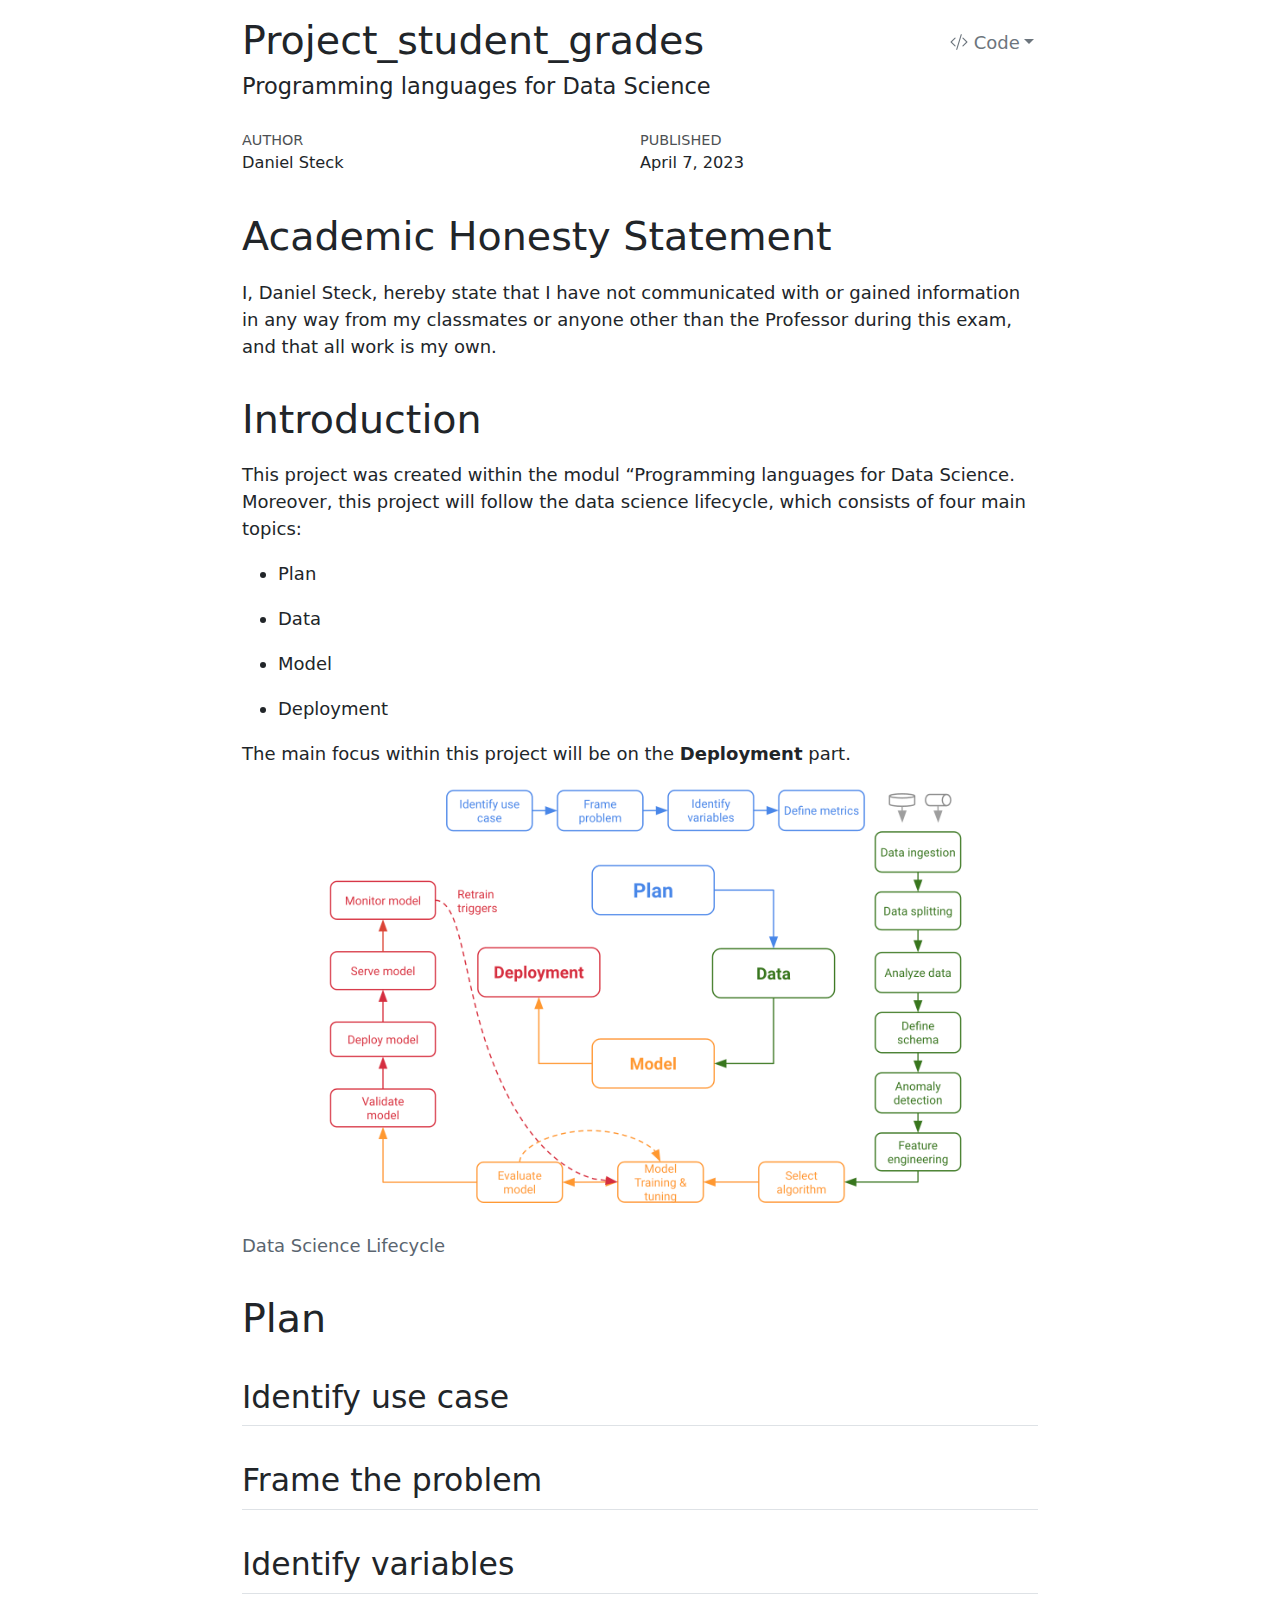
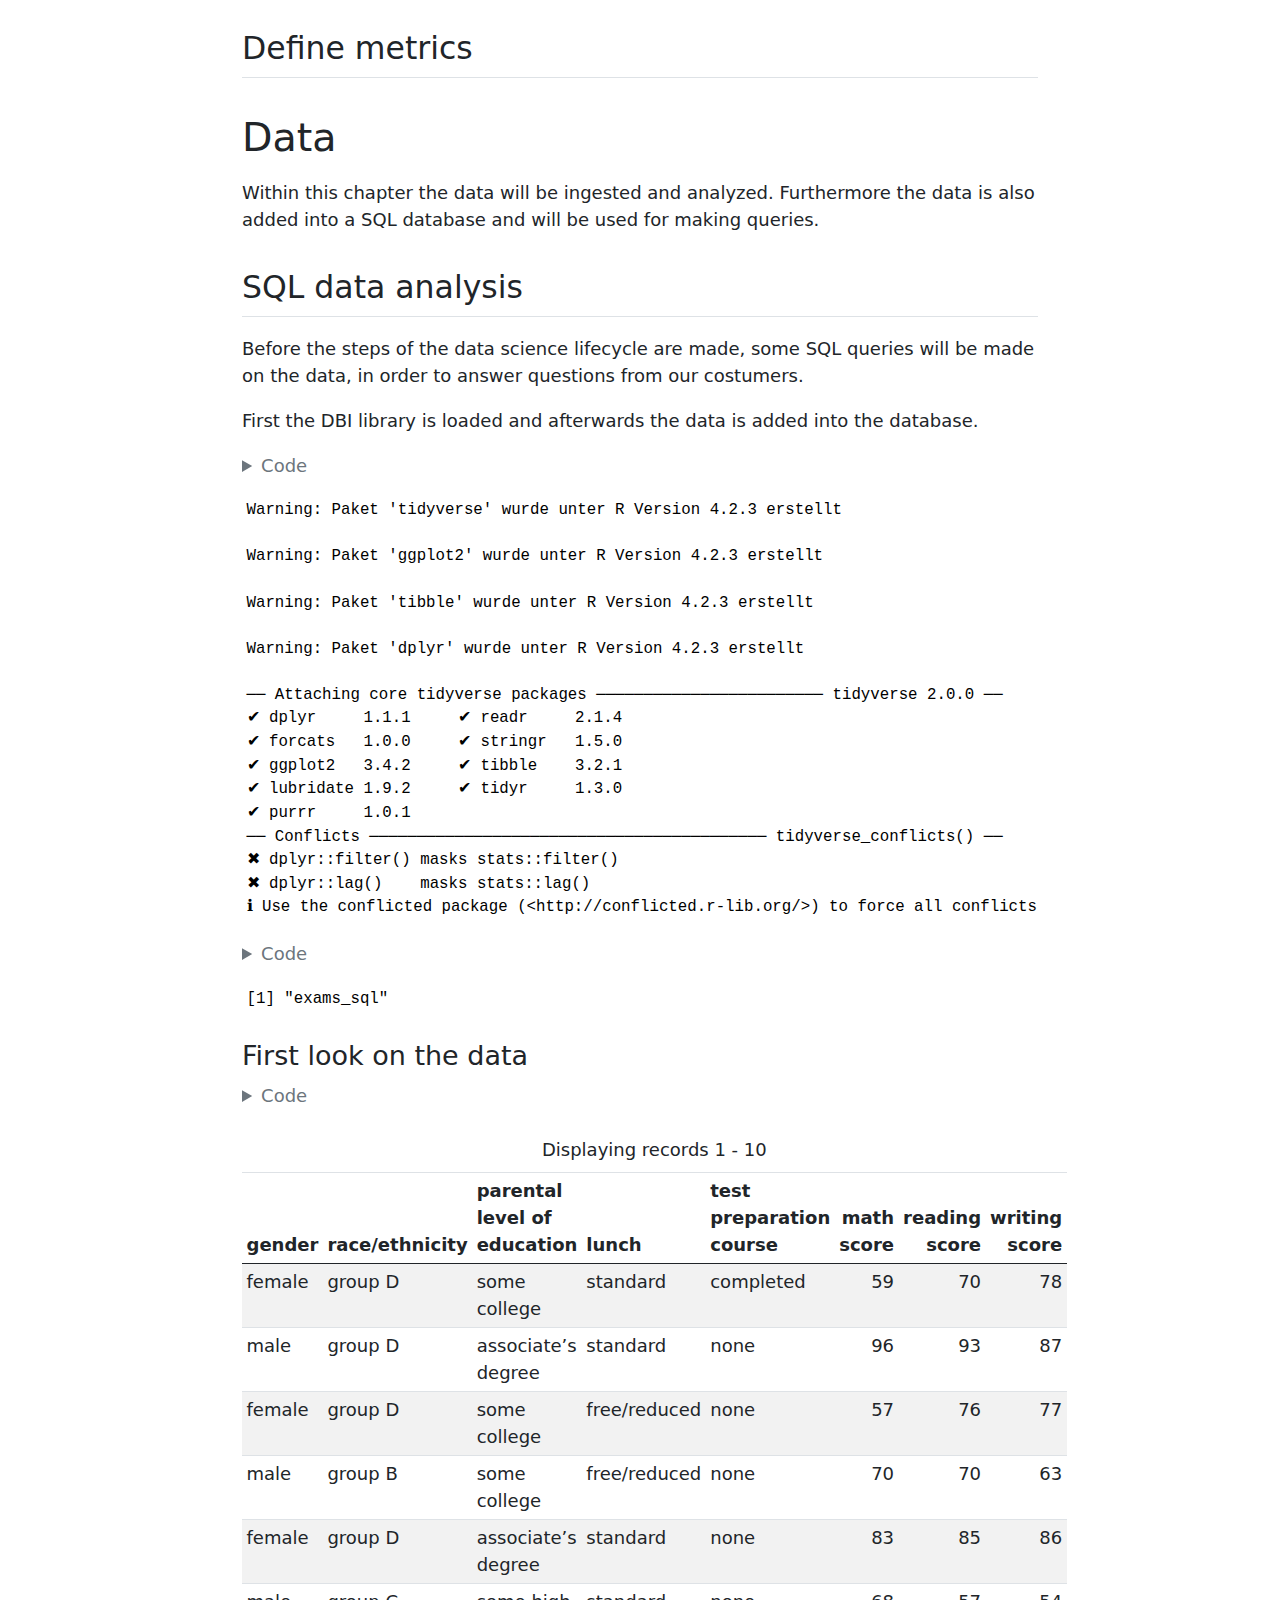
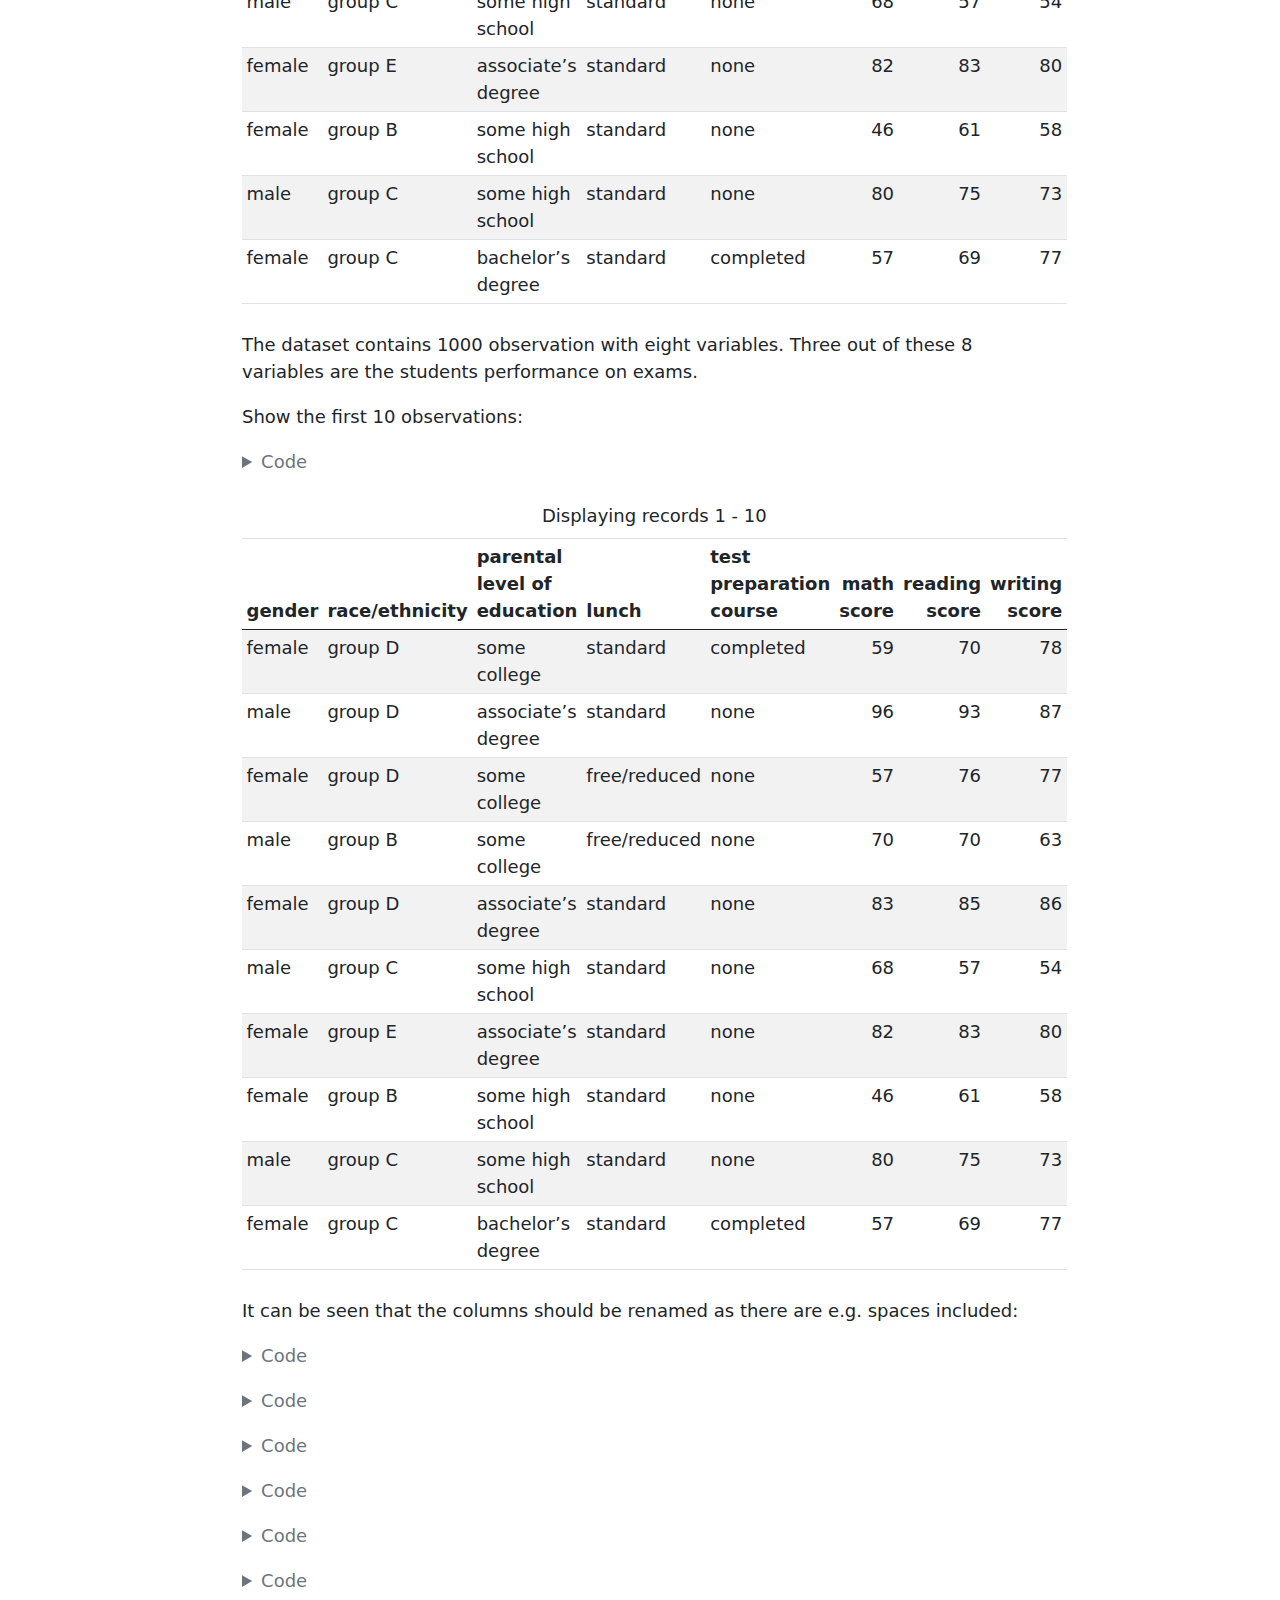
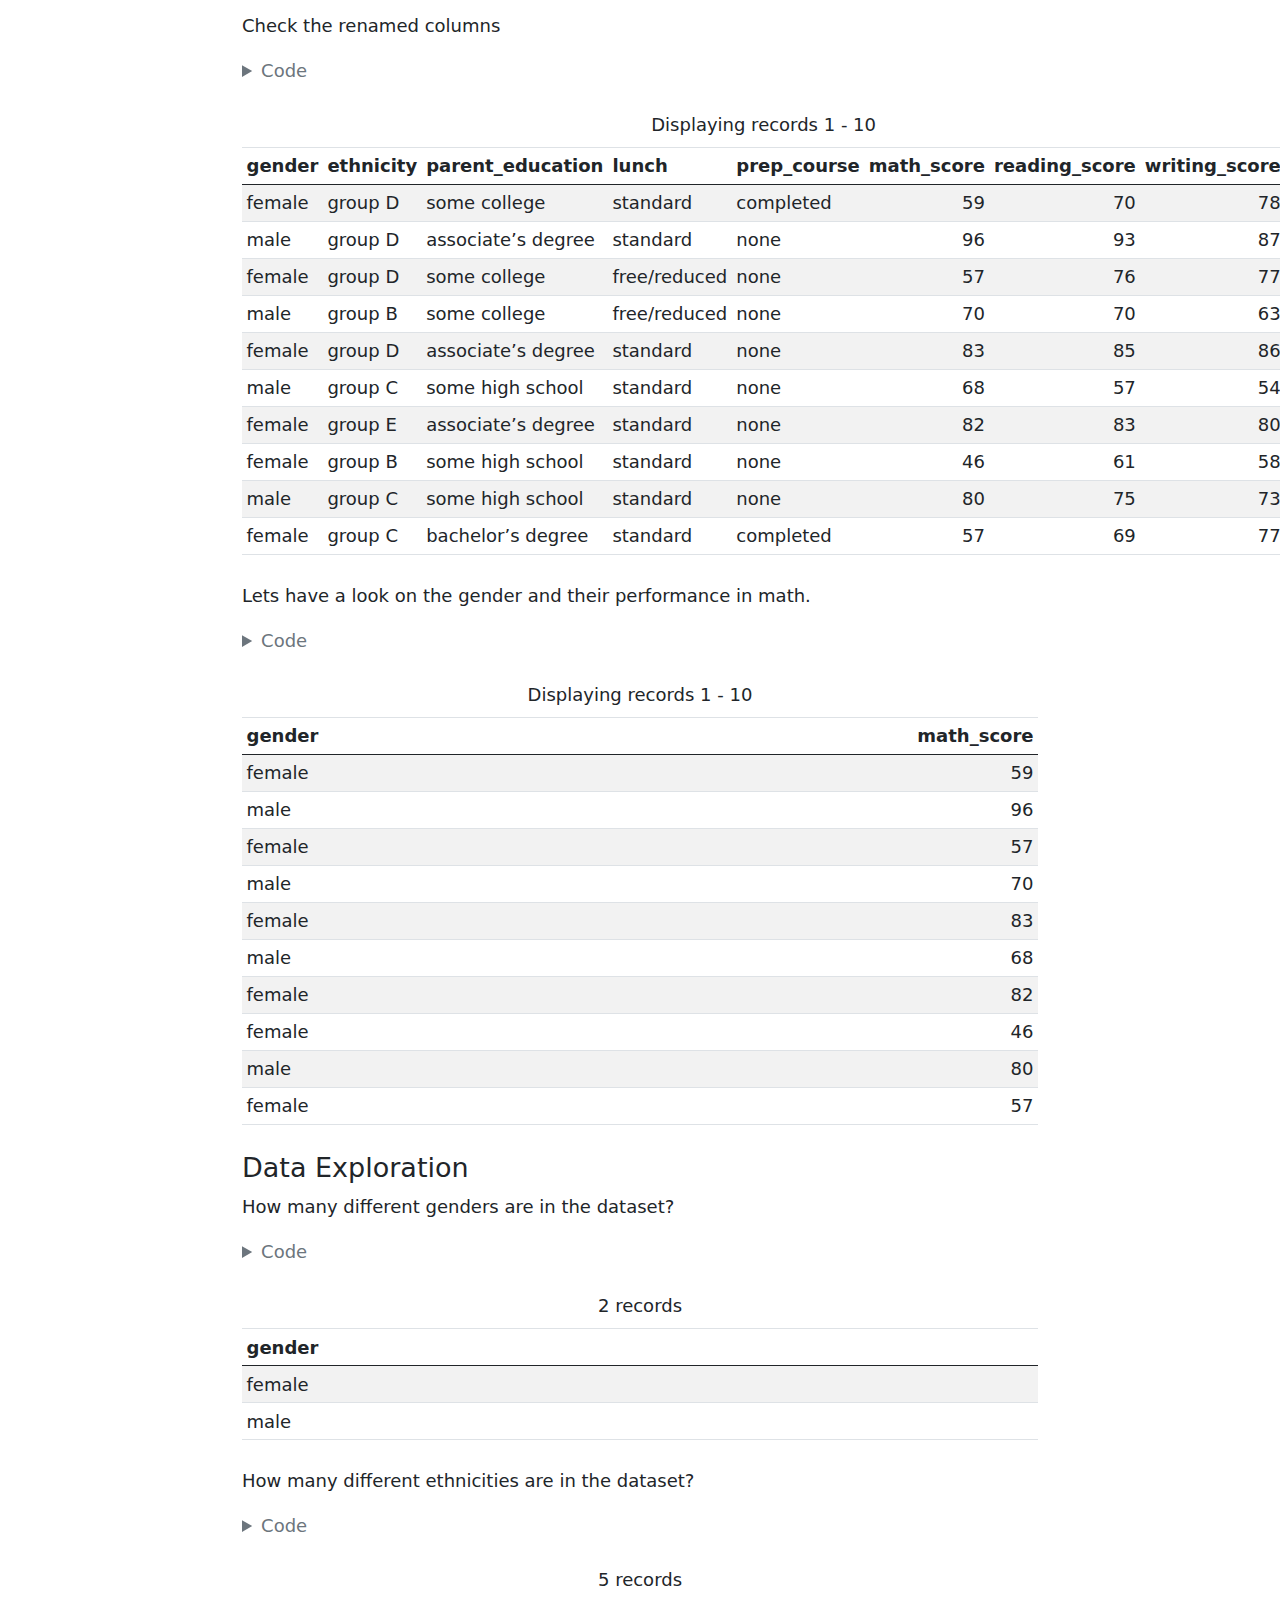
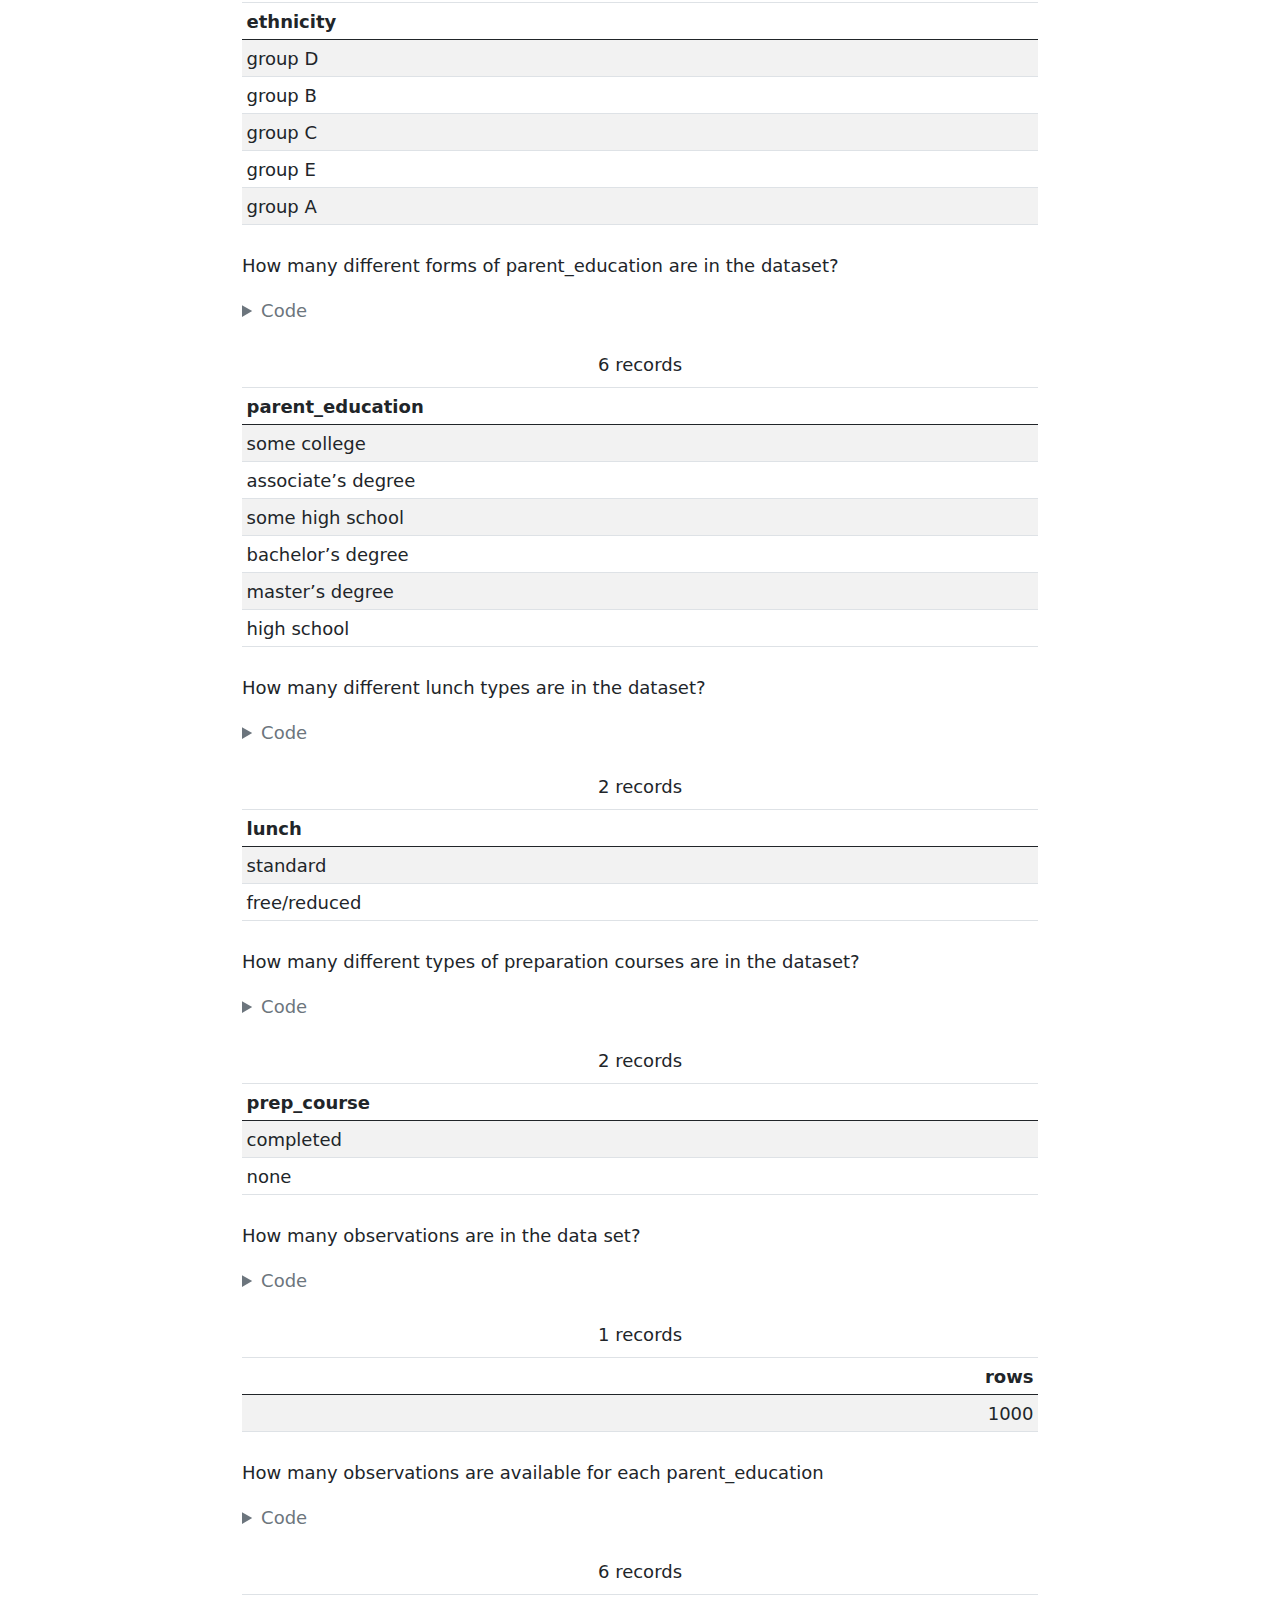
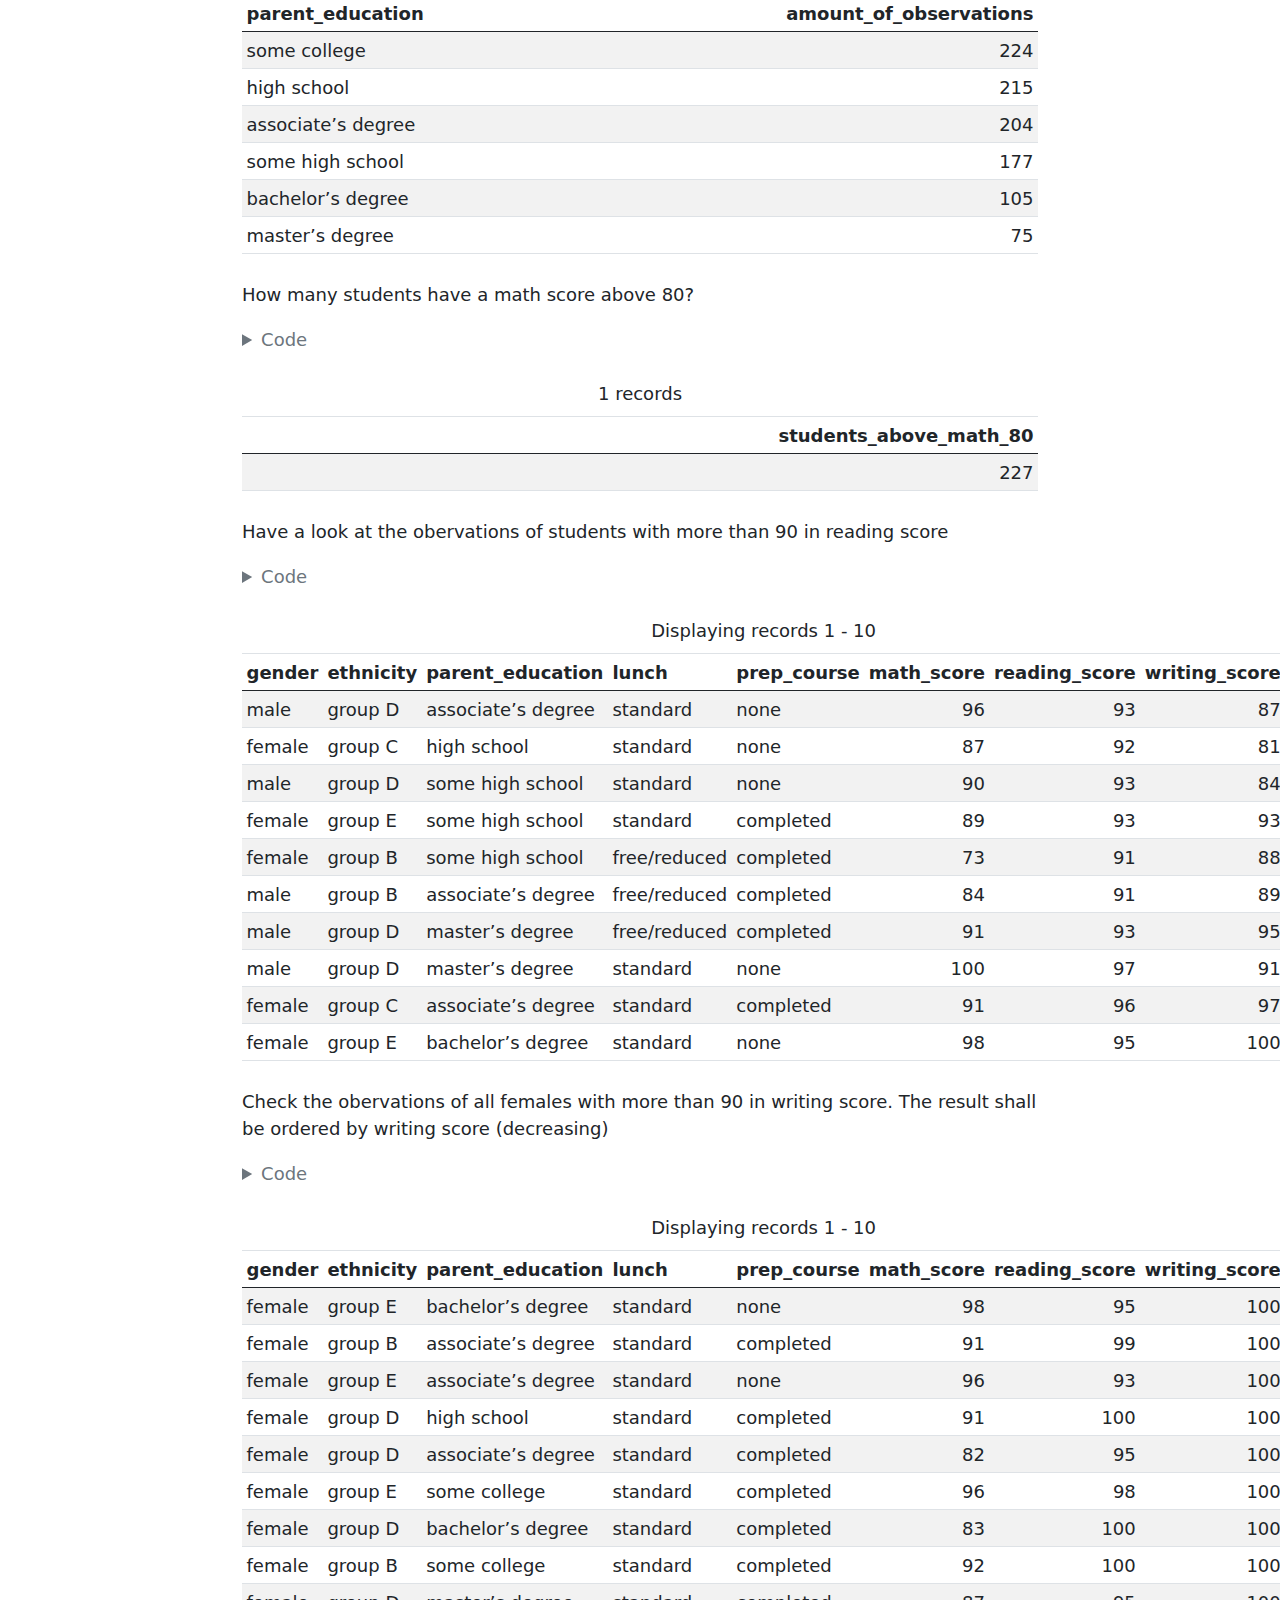
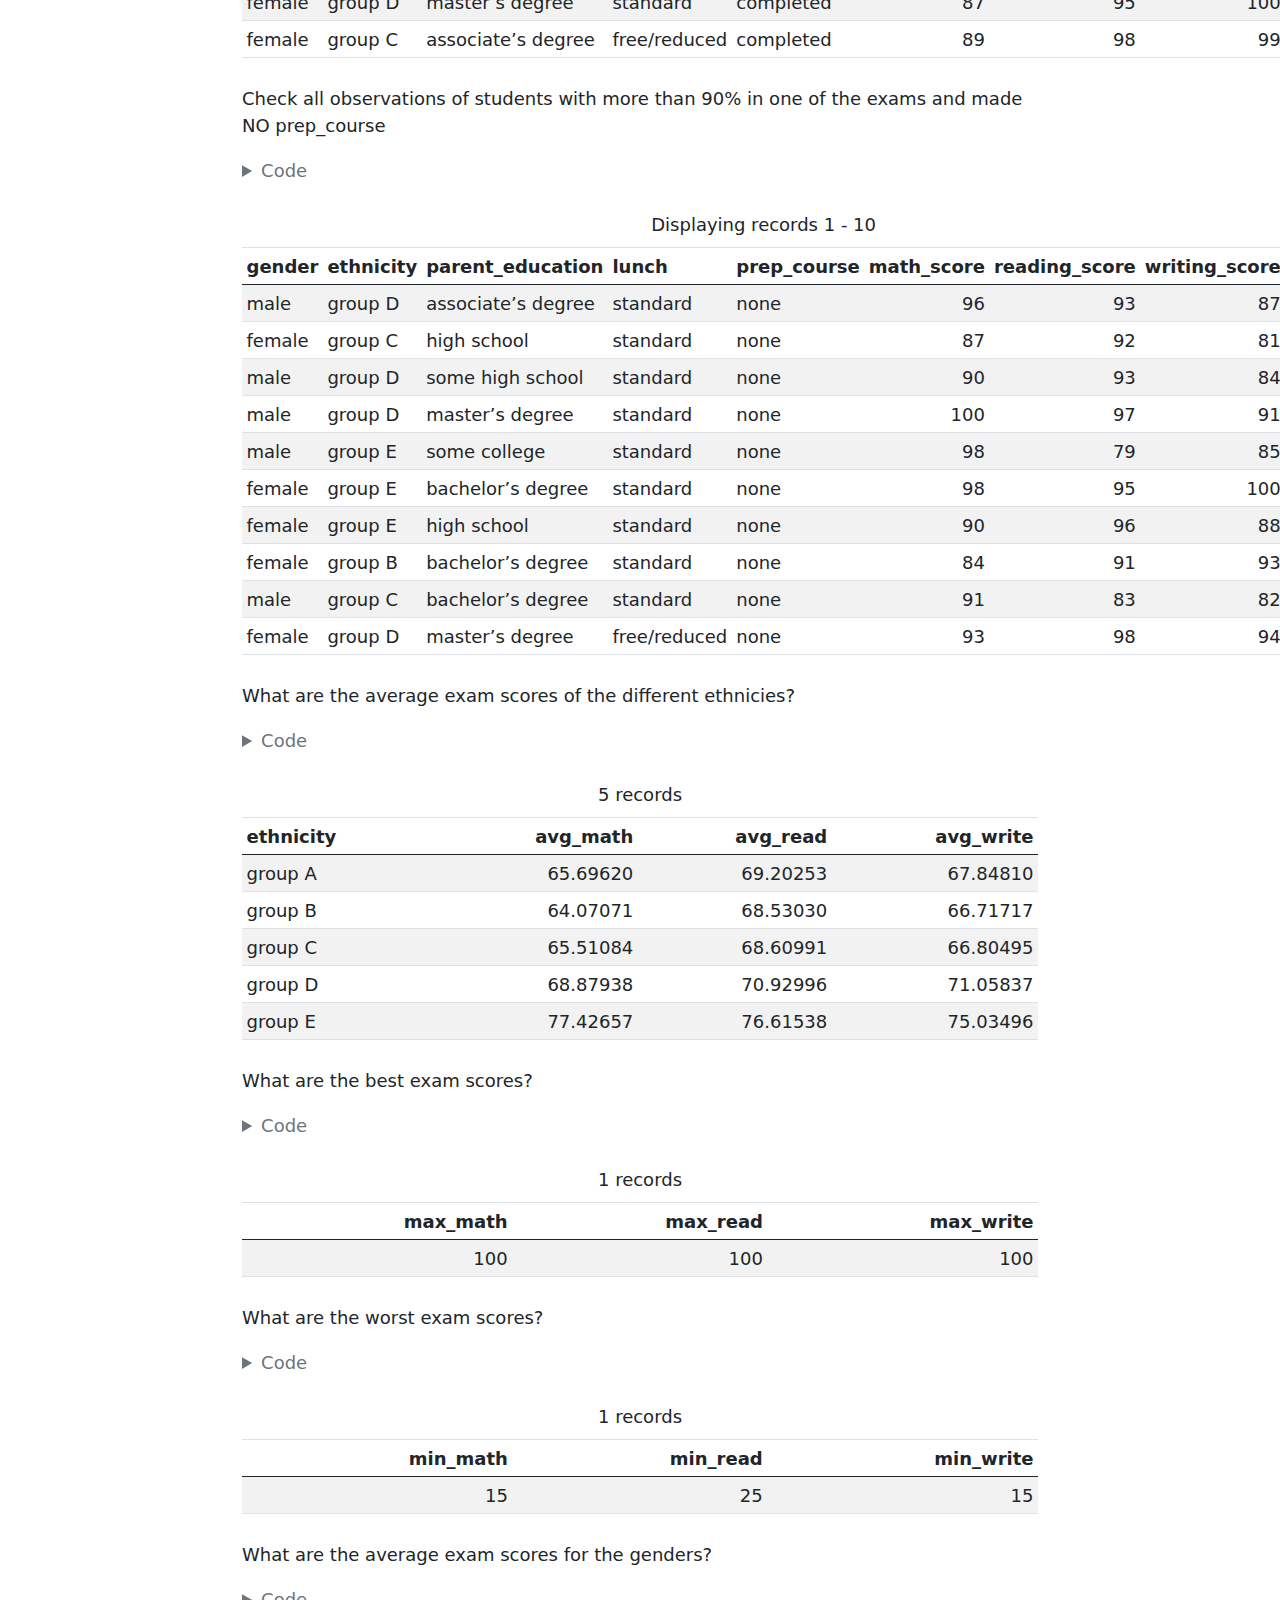
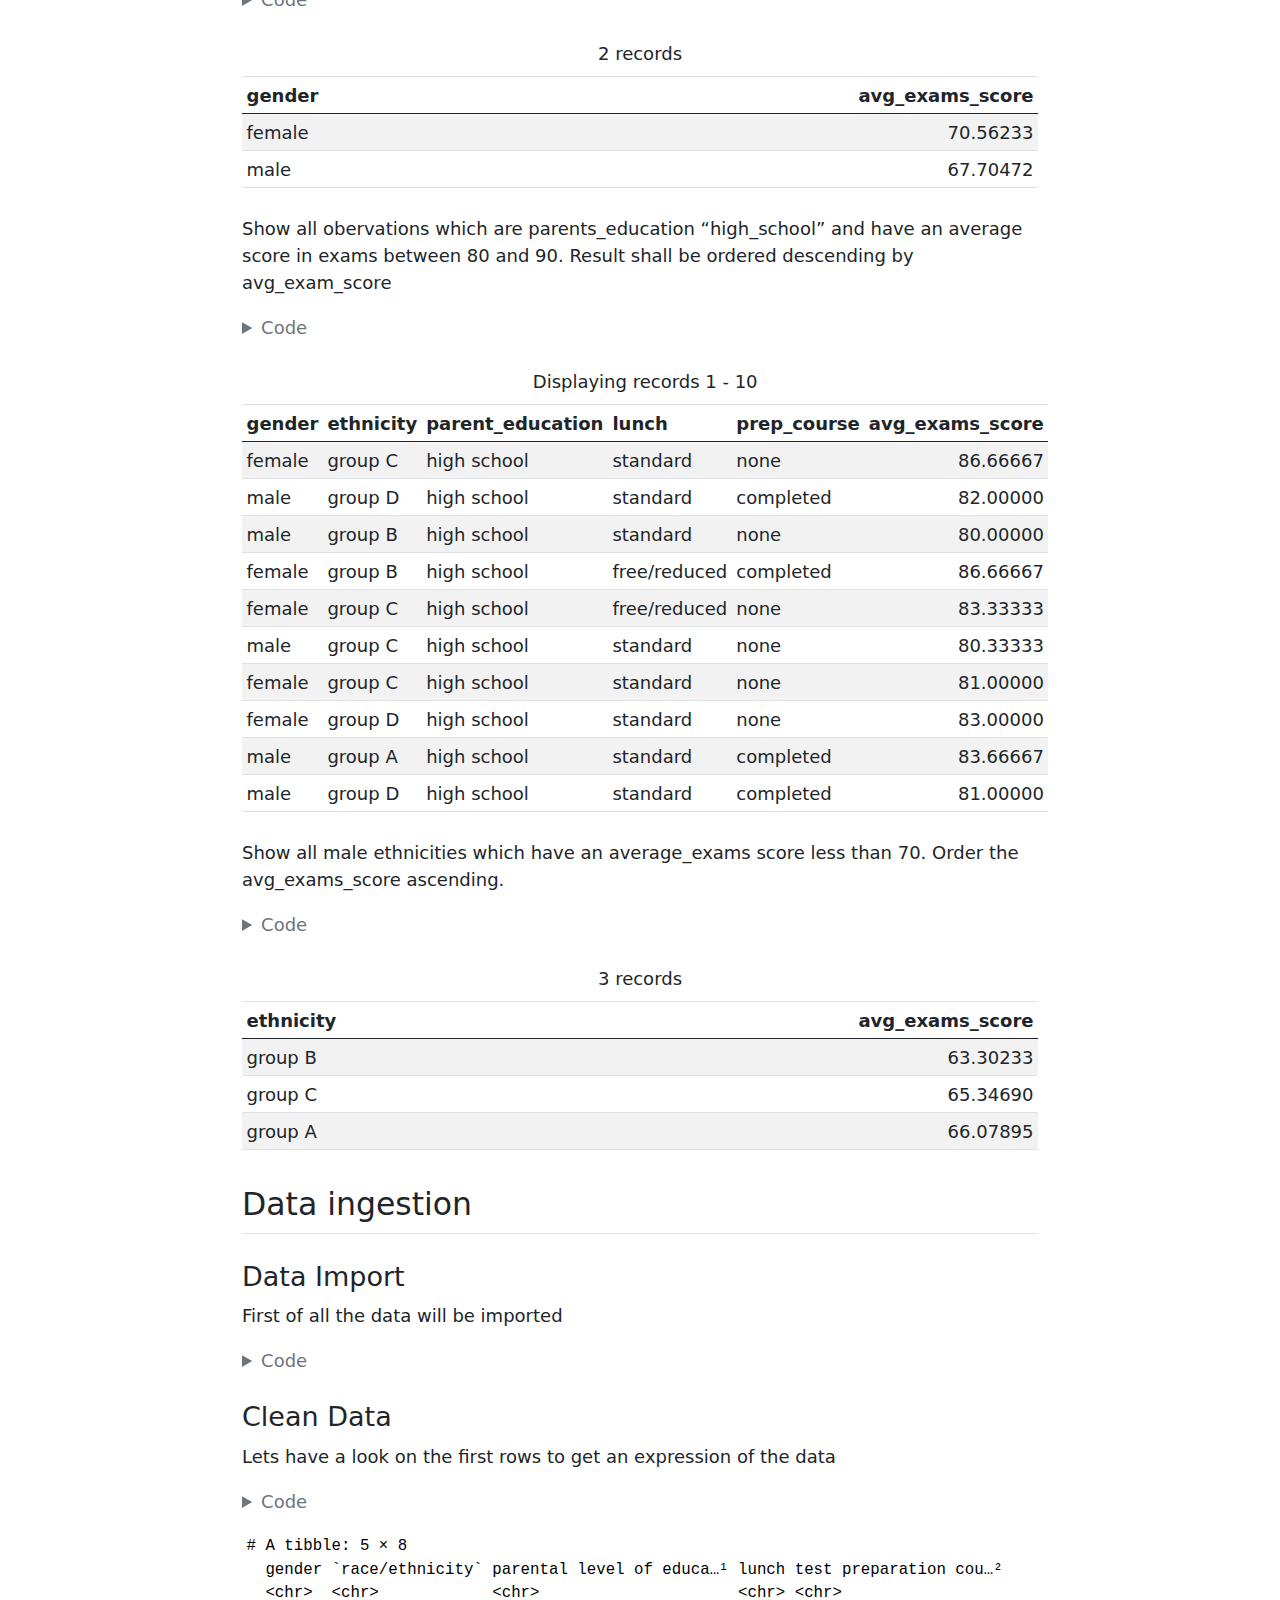
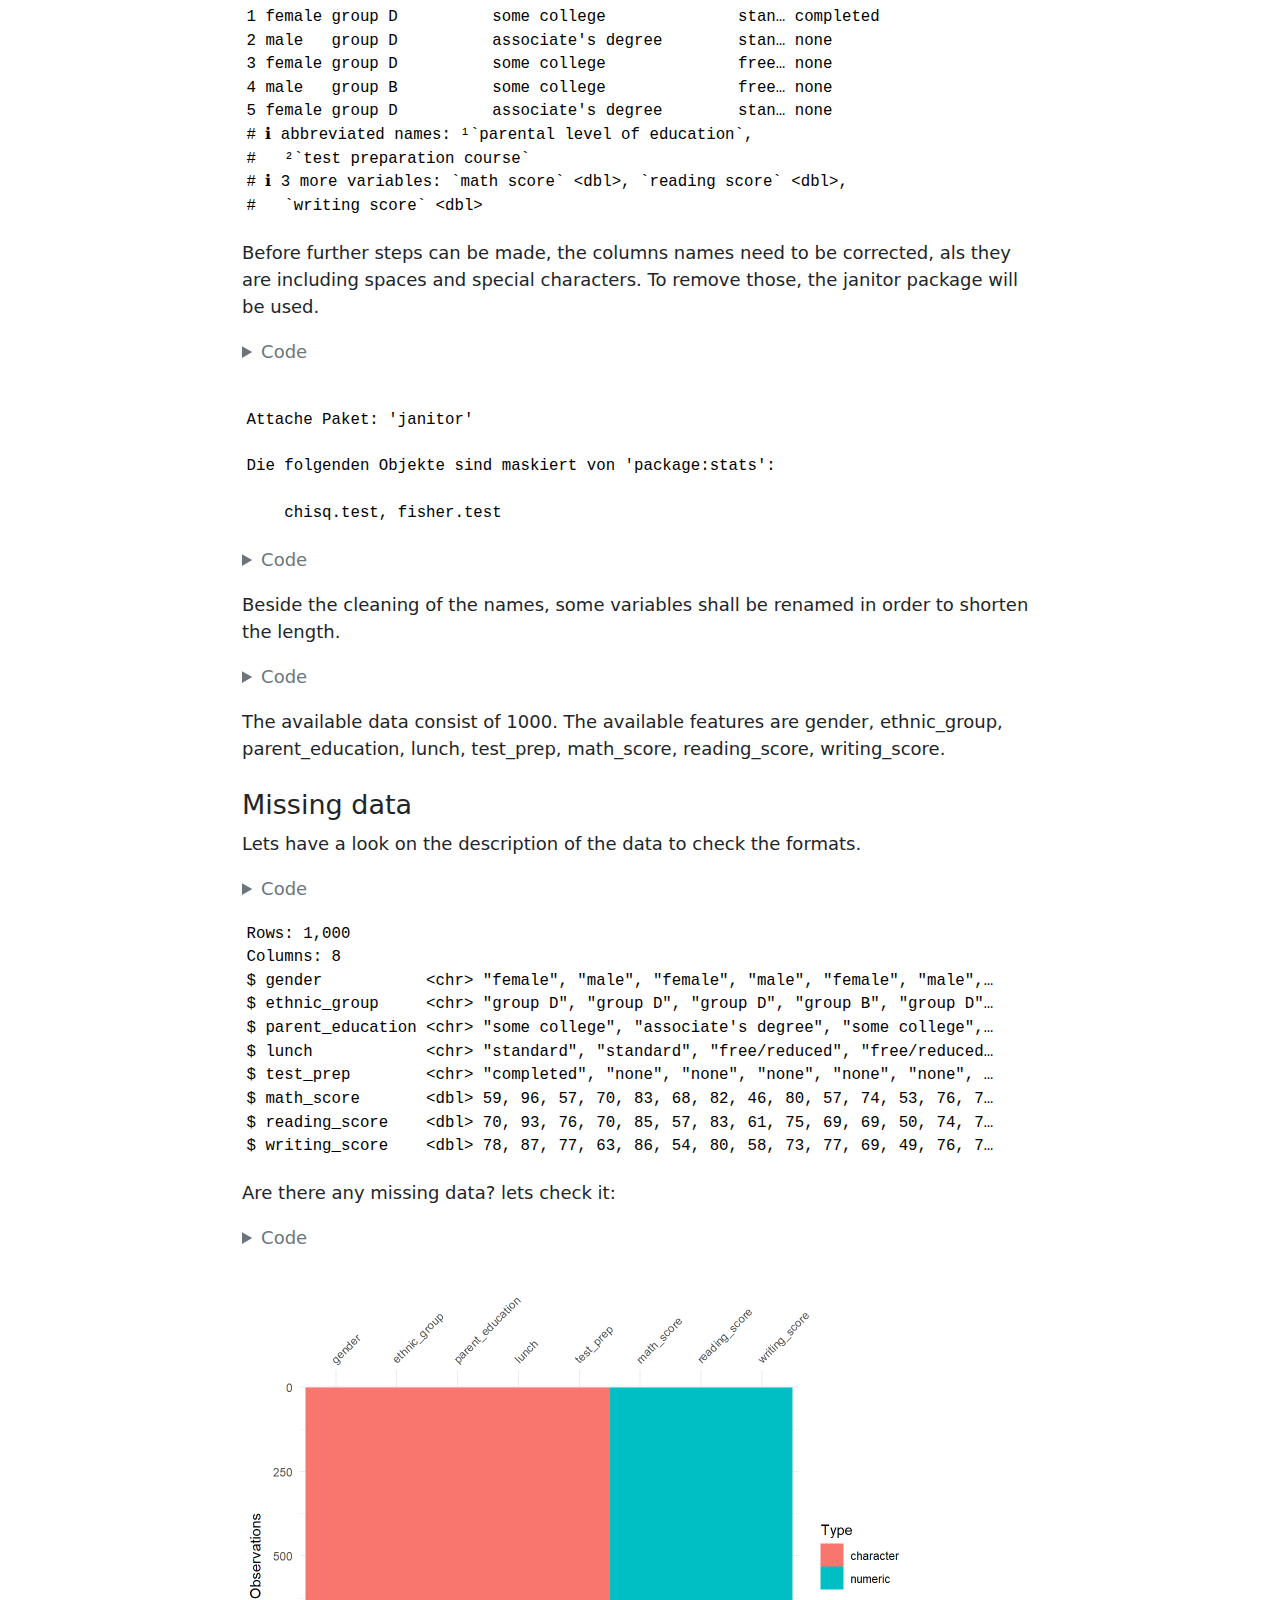
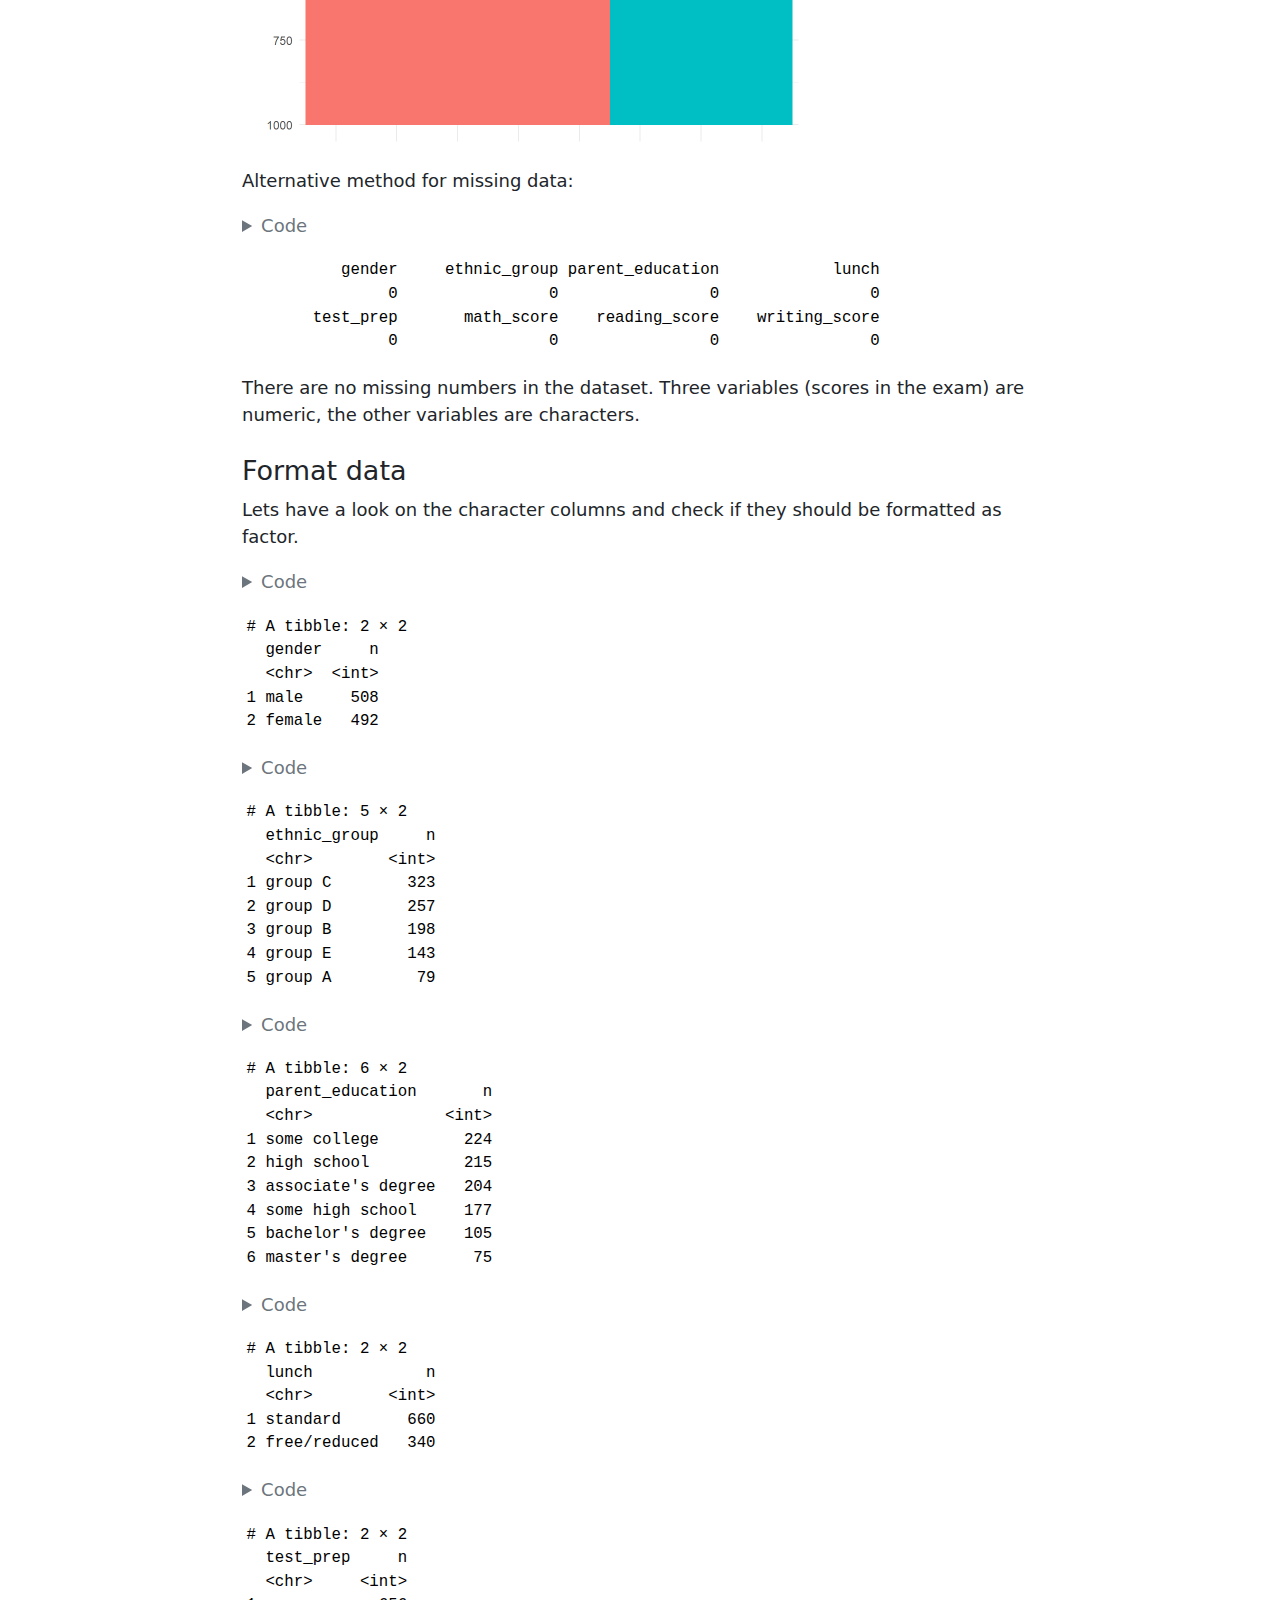
==== commit 8658c3a0: "created first model" ====
--- a/Project_Students_grades.html
+++ b/Project_Students_grades.html
@@ -191,6 +191,9 @@
 <pre><code>Warning: Paket 'tidyverse' wurde unter R Version 4.2.3 erstellt</code></pre>
 </div>
 <div class="cell-output cell-output-stderr">
+<pre><code>Warning: Paket 'ggplot2' wurde unter R Version 4.2.3 erstellt</code></pre>
+</div>
+<div class="cell-output cell-output-stderr">
 <pre><code>Warning: Paket 'tibble' wurde unter R Version 4.2.3 erstellt</code></pre>
 </div>
 <div class="cell-output cell-output-stderr">
@@ -200,7 +203,7 @@
 <pre><code>── Attaching core tidyverse packages ──────────────────────── tidyverse 2.0.0 ──
 ✔ dplyr     1.1.1     ✔ readr     2.1.4
 ✔ forcats   1.0.0     ✔ stringr   1.5.0
-✔ ggplot2   3.4.1     ✔ tibble    3.2.1
+✔ ggplot2   3.4.2     ✔ tibble    3.2.1
 ✔ lubridate 1.9.2     ✔ tidyr     1.3.0
 ✔ purrr     1.0.1     
 ── Conflicts ────────────────────────────────────────── tidyverse_conflicts() ──
@@ -212,17 +215,17 @@
 <div class="cell">
 <details>
 <summary>Code</summary>
-<div class="sourceCode cell-code" id="cb6"><pre class="sourceCode r code-with-copy"><code class="sourceCode r"><span id="cb6-1"><a href="#cb6-1" aria-hidden="true" tabindex="-1"></a><span class="co"># Connection to database </span></span>
-<span id="cb6-2"><a href="#cb6-2" aria-hidden="true" tabindex="-1"></a>con <span class="ot">&lt;-</span> <span class="fu">dbConnect</span>(RSQLite<span class="sc">::</span><span class="fu">SQLite</span>(), <span class="st">":memory:"</span>)</span>
-<span id="cb6-3"><a href="#cb6-3" aria-hidden="true" tabindex="-1"></a></span>
-<span id="cb6-4"><a href="#cb6-4" aria-hidden="true" tabindex="-1"></a>path_sql <span class="ot">&lt;-</span> <span class="st">"https://raw.githubusercontent.com/DanielSteck/Project-Students-grades/main/exams.csv"</span></span>
-<span id="cb6-5"><a href="#cb6-5" aria-hidden="true" tabindex="-1"></a></span>
-<span id="cb6-6"><a href="#cb6-6" aria-hidden="true" tabindex="-1"></a><span class="co"># Write data "gapminder" into database</span></span>
-<span id="cb6-7"><a href="#cb6-7" aria-hidden="true" tabindex="-1"></a><span class="fu">dbWriteTable</span>(con, <span class="st">"exams_sql"</span>, <span class="fu">read_csv</span>(path_sql, <span class="at">show_col_types =</span> <span class="cn">FALSE</span>))</span>
-<span id="cb6-8"><a href="#cb6-8" aria-hidden="true" tabindex="-1"></a></span>
-<span id="cb6-9"><a href="#cb6-9" aria-hidden="true" tabindex="-1"></a><span class="co">#show table in database</span></span>
-<span id="cb6-10"><a href="#cb6-10" aria-hidden="true" tabindex="-1"></a></span>
-<span id="cb6-11"><a href="#cb6-11" aria-hidden="true" tabindex="-1"></a><span class="fu">dbListTables</span>(con)</span></code><button title="Copy to Clipboard" class="code-copy-button"><i class="bi"></i></button></pre></div>
+<div class="sourceCode cell-code" id="cb7"><pre class="sourceCode r code-with-copy"><code class="sourceCode r"><span id="cb7-1"><a href="#cb7-1" aria-hidden="true" tabindex="-1"></a><span class="co"># Connection to database </span></span>
+<span id="cb7-2"><a href="#cb7-2" aria-hidden="true" tabindex="-1"></a>con <span class="ot">&lt;-</span> <span class="fu">dbConnect</span>(RSQLite<span class="sc">::</span><span class="fu">SQLite</span>(), <span class="st">":memory:"</span>)</span>
+<span id="cb7-3"><a href="#cb7-3" aria-hidden="true" tabindex="-1"></a></span>
+<span id="cb7-4"><a href="#cb7-4" aria-hidden="true" tabindex="-1"></a>path_sql <span class="ot">&lt;-</span> <span class="st">"https://raw.githubusercontent.com/DanielSteck/Project-Students-grades/main/exams.csv"</span></span>
+<span id="cb7-5"><a href="#cb7-5" aria-hidden="true" tabindex="-1"></a></span>
+<span id="cb7-6"><a href="#cb7-6" aria-hidden="true" tabindex="-1"></a><span class="co"># Write data "gapminder" into database</span></span>
+<span id="cb7-7"><a href="#cb7-7" aria-hidden="true" tabindex="-1"></a><span class="fu">dbWriteTable</span>(con, <span class="st">"exams_sql"</span>, <span class="fu">read_csv</span>(path_sql, <span class="at">show_col_types =</span> <span class="cn">FALSE</span>))</span>
+<span id="cb7-8"><a href="#cb7-8" aria-hidden="true" tabindex="-1"></a></span>
+<span id="cb7-9"><a href="#cb7-9" aria-hidden="true" tabindex="-1"></a><span class="co">#show table in database</span></span>
+<span id="cb7-10"><a href="#cb7-10" aria-hidden="true" tabindex="-1"></a></span>
+<span id="cb7-11"><a href="#cb7-11" aria-hidden="true" tabindex="-1"></a><span class="fu">dbListTables</span>(con)</span></code><button title="Copy to Clipboard" class="code-copy-button"><i class="bi"></i></button></pre></div>
 </details>
 <div class="cell-output cell-output-stdout">
 <pre><code>[1] "exams_sql"</code></pre>
@@ -233,9 +236,9 @@
 <div class="cell">
 <details>
 <summary>Code</summary>
-<div class="sourceCode cell-code" id="cb8"><pre class="sourceCode sql code-with-copy"><code class="sourceCode sql"><span id="cb8-1"><a href="#cb8-1" aria-hidden="true" tabindex="-1"></a></span>
-<span id="cb8-2"><a href="#cb8-2" aria-hidden="true" tabindex="-1"></a><span class="kw">SELECT</span> <span class="op">*</span></span>
-<span id="cb8-3"><a href="#cb8-3" aria-hidden="true" tabindex="-1"></a><span class="kw">FROM</span> exams_sql;</span></code><button title="Copy to Clipboard" class="code-copy-button"><i class="bi"></i></button></pre></div>
+<div class="sourceCode cell-code" id="cb9"><pre class="sourceCode sql code-with-copy"><code class="sourceCode sql"><span id="cb9-1"><a href="#cb9-1" aria-hidden="true" tabindex="-1"></a></span>
+<span id="cb9-2"><a href="#cb9-2" aria-hidden="true" tabindex="-1"></a><span class="kw">SELECT</span> <span class="op">*</span></span>
+<span id="cb9-3"><a href="#cb9-3" aria-hidden="true" tabindex="-1"></a><span class="kw">FROM</span> exams_sql;</span></code><button title="Copy to Clipboard" class="code-copy-button"><i class="bi"></i></button></pre></div>
 </details>
 <div class="knitsql-table">
 <table class="table table-sm table-striped">
@@ -372,10 +375,10 @@
 <div class="cell">
 <details>
 <summary>Code</summary>
-<div class="sourceCode cell-code" id="cb9"><pre class="sourceCode sql code-with-copy"><code class="sourceCode sql"><span id="cb9-1"><a href="#cb9-1" aria-hidden="true" tabindex="-1"></a></span>
-<span id="cb9-2"><a href="#cb9-2" aria-hidden="true" tabindex="-1"></a><span class="kw">SELECT</span> <span class="op">*</span></span>
-<span id="cb9-3"><a href="#cb9-3" aria-hidden="true" tabindex="-1"></a><span class="kw">FROM</span> exams_sql</span>
-<span id="cb9-4"><a href="#cb9-4" aria-hidden="true" tabindex="-1"></a><span class="kw">LIMIT</span> <span class="dv">10</span>;</span></code><button title="Copy to Clipboard" class="code-copy-button"><i class="bi"></i></button></pre></div>
+<div class="sourceCode cell-code" id="cb10"><pre class="sourceCode sql code-with-copy"><code class="sourceCode sql"><span id="cb10-1"><a href="#cb10-1" aria-hidden="true" tabindex="-1"></a></span>
+<span id="cb10-2"><a href="#cb10-2" aria-hidden="true" tabindex="-1"></a><span class="kw">SELECT</span> <span class="op">*</span></span>
+<span id="cb10-3"><a href="#cb10-3" aria-hidden="true" tabindex="-1"></a><span class="kw">FROM</span> exams_sql</span>
+<span id="cb10-4"><a href="#cb10-4" aria-hidden="true" tabindex="-1"></a><span class="kw">LIMIT</span> <span class="dv">10</span>;</span></code><button title="Copy to Clipboard" class="code-copy-button"><i class="bi"></i></button></pre></div>
 </details>
 <div class="knitsql-table">
 <table class="table table-sm table-striped">
@@ -511,53 +514,53 @@
 <div class="cell">
 <details>
 <summary>Code</summary>
-<div class="sourceCode cell-code" id="cb10"><pre class="sourceCode sql code-with-copy"><code class="sourceCode sql"><span id="cb10-1"><a href="#cb10-1" aria-hidden="true" tabindex="-1"></a></span>
-<span id="cb10-2"><a href="#cb10-2" aria-hidden="true" tabindex="-1"></a><span class="kw">ALTER</span> <span class="kw">TABLE</span> exams_sql</span>
-<span id="cb10-3"><a href="#cb10-3" aria-hidden="true" tabindex="-1"></a><span class="kw">RENAME</span> <span class="kw">COLUMN</span> <span class="ot">"race/ethnicity"</span> <span class="kw">TO</span> ethnicity</span></code><button title="Copy to Clipboard" class="code-copy-button"><i class="bi"></i></button></pre></div>
-</details>
-</div>
-<div class="cell">
-<details>
-<summary>Code</summary>
-<div class="sourceCode cell-code" id="cb11"><pre class="sourceCode sql code-with-copy"><code class="sourceCode sql"><span id="cb11-1"><a href="#cb11-1" aria-hidden="true" tabindex="-1"></a><span class="kw">ALTER</span> <span class="kw">TABLE</span> exams_sql</span>
-<span id="cb11-2"><a href="#cb11-2" aria-hidden="true" tabindex="-1"></a><span class="kw">RENAME</span> <span class="kw">COLUMN</span> <span class="ot">"parental level of education"</span> <span class="kw">TO</span> parent_education</span></code><button title="Copy to Clipboard" class="code-copy-button"><i class="bi"></i></button></pre></div>
+<div class="sourceCode cell-code" id="cb11"><pre class="sourceCode sql code-with-copy"><code class="sourceCode sql"><span id="cb11-1"><a href="#cb11-1" aria-hidden="true" tabindex="-1"></a></span>
+<span id="cb11-2"><a href="#cb11-2" aria-hidden="true" tabindex="-1"></a><span class="kw">ALTER</span> <span class="kw">TABLE</span> exams_sql</span>
+<span id="cb11-3"><a href="#cb11-3" aria-hidden="true" tabindex="-1"></a><span class="kw">RENAME</span> <span class="kw">COLUMN</span> <span class="ot">"race/ethnicity"</span> <span class="kw">TO</span> ethnicity</span></code><button title="Copy to Clipboard" class="code-copy-button"><i class="bi"></i></button></pre></div>
 </details>
 </div>
 <div class="cell">
 <details>
 <summary>Code</summary>
 <div class="sourceCode cell-code" id="cb12"><pre class="sourceCode sql code-with-copy"><code class="sourceCode sql"><span id="cb12-1"><a href="#cb12-1" aria-hidden="true" tabindex="-1"></a><span class="kw">ALTER</span> <span class="kw">TABLE</span> exams_sql</span>
-<span id="cb12-2"><a href="#cb12-2" aria-hidden="true" tabindex="-1"></a><span class="kw">RENAME</span> <span class="kw">COLUMN</span> <span class="ot">"test preparation course"</span> <span class="kw">TO</span> prep_course</span></code><button title="Copy to Clipboard" class="code-copy-button"><i class="bi"></i></button></pre></div>
-</details>
-</div>
-<div class="cell">
-<details>
-<summary>Code</summary>
-<div class="sourceCode cell-code" id="cb13"><pre class="sourceCode sql code-with-copy"><code class="sourceCode sql"><span id="cb13-1"><a href="#cb13-1" aria-hidden="true" tabindex="-1"></a></span>
-<span id="cb13-2"><a href="#cb13-2" aria-hidden="true" tabindex="-1"></a><span class="kw">ALTER</span> <span class="kw">TABLE</span> exams_sql</span>
-<span id="cb13-3"><a href="#cb13-3" aria-hidden="true" tabindex="-1"></a><span class="kw">RENAME</span> <span class="kw">COLUMN</span> <span class="ot">"math score"</span> <span class="kw">TO</span> math_score</span></code><button title="Copy to Clipboard" class="code-copy-button"><i class="bi"></i></button></pre></div>
-</details>
-</div>
-<div class="cell">
-<details>
-<summary>Code</summary>
-<div class="sourceCode cell-code" id="cb14"><pre class="sourceCode sql code-with-copy"><code class="sourceCode sql"><span id="cb14-1"><a href="#cb14-1" aria-hidden="true" tabindex="-1"></a><span class="kw">ALTER</span> <span class="kw">TABLE</span> exams_sql</span>
-<span id="cb14-2"><a href="#cb14-2" aria-hidden="true" tabindex="-1"></a><span class="kw">RENAME</span> <span class="kw">COLUMN</span> <span class="ot">"reading score"</span> <span class="kw">TO</span> reading_score</span></code><button title="Copy to Clipboard" class="code-copy-button"><i class="bi"></i></button></pre></div>
+<span id="cb12-2"><a href="#cb12-2" aria-hidden="true" tabindex="-1"></a><span class="kw">RENAME</span> <span class="kw">COLUMN</span> <span class="ot">"parental level of education"</span> <span class="kw">TO</span> parent_education</span></code><button title="Copy to Clipboard" class="code-copy-button"><i class="bi"></i></button></pre></div>
+</details>
+</div>
+<div class="cell">
+<details>
+<summary>Code</summary>
+<div class="sourceCode cell-code" id="cb13"><pre class="sourceCode sql code-with-copy"><code class="sourceCode sql"><span id="cb13-1"><a href="#cb13-1" aria-hidden="true" tabindex="-1"></a><span class="kw">ALTER</span> <span class="kw">TABLE</span> exams_sql</span>
+<span id="cb13-2"><a href="#cb13-2" aria-hidden="true" tabindex="-1"></a><span class="kw">RENAME</span> <span class="kw">COLUMN</span> <span class="ot">"test preparation course"</span> <span class="kw">TO</span> prep_course</span></code><button title="Copy to Clipboard" class="code-copy-button"><i class="bi"></i></button></pre></div>
+</details>
+</div>
+<div class="cell">
+<details>
+<summary>Code</summary>
+<div class="sourceCode cell-code" id="cb14"><pre class="sourceCode sql code-with-copy"><code class="sourceCode sql"><span id="cb14-1"><a href="#cb14-1" aria-hidden="true" tabindex="-1"></a></span>
+<span id="cb14-2"><a href="#cb14-2" aria-hidden="true" tabindex="-1"></a><span class="kw">ALTER</span> <span class="kw">TABLE</span> exams_sql</span>
+<span id="cb14-3"><a href="#cb14-3" aria-hidden="true" tabindex="-1"></a><span class="kw">RENAME</span> <span class="kw">COLUMN</span> <span class="ot">"math score"</span> <span class="kw">TO</span> math_score</span></code><button title="Copy to Clipboard" class="code-copy-button"><i class="bi"></i></button></pre></div>
 </details>
 </div>
 <div class="cell">
 <details>
 <summary>Code</summary>
 <div class="sourceCode cell-code" id="cb15"><pre class="sourceCode sql code-with-copy"><code class="sourceCode sql"><span id="cb15-1"><a href="#cb15-1" aria-hidden="true" tabindex="-1"></a><span class="kw">ALTER</span> <span class="kw">TABLE</span> exams_sql</span>
-<span id="cb15-2"><a href="#cb15-2" aria-hidden="true" tabindex="-1"></a><span class="kw">RENAME</span> <span class="kw">COLUMN</span> <span class="ot">"writing score"</span> <span class="kw">TO</span> writing_score;</span></code><button title="Copy to Clipboard" class="code-copy-button"><i class="bi"></i></button></pre></div>
+<span id="cb15-2"><a href="#cb15-2" aria-hidden="true" tabindex="-1"></a><span class="kw">RENAME</span> <span class="kw">COLUMN</span> <span class="ot">"reading score"</span> <span class="kw">TO</span> reading_score</span></code><button title="Copy to Clipboard" class="code-copy-button"><i class="bi"></i></button></pre></div>
+</details>
+</div>
+<div class="cell">
+<details>
+<summary>Code</summary>
+<div class="sourceCode cell-code" id="cb16"><pre class="sourceCode sql code-with-copy"><code class="sourceCode sql"><span id="cb16-1"><a href="#cb16-1" aria-hidden="true" tabindex="-1"></a><span class="kw">ALTER</span> <span class="kw">TABLE</span> exams_sql</span>
+<span id="cb16-2"><a href="#cb16-2" aria-hidden="true" tabindex="-1"></a><span class="kw">RENAME</span> <span class="kw">COLUMN</span> <span class="ot">"writing score"</span> <span class="kw">TO</span> writing_score;</span></code><button title="Copy to Clipboard" class="code-copy-button"><i class="bi"></i></button></pre></div>
 </details>
 </div>
 <p>Check the renamed columns</p>
 <div class="cell">
 <details>
 <summary>Code</summary>
-<div class="sourceCode cell-code" id="cb16"><pre class="sourceCode sql code-with-copy"><code class="sourceCode sql"><span id="cb16-1"><a href="#cb16-1" aria-hidden="true" tabindex="-1"></a><span class="kw">SELECT</span> <span class="op">*</span></span>
-<span id="cb16-2"><a href="#cb16-2" aria-hidden="true" tabindex="-1"></a><span class="kw">FROM</span> exams_sql</span></code><button title="Copy to Clipboard" class="code-copy-button"><i class="bi"></i></button></pre></div>
+<div class="sourceCode cell-code" id="cb17"><pre class="sourceCode sql code-with-copy"><code class="sourceCode sql"><span id="cb17-1"><a href="#cb17-1" aria-hidden="true" tabindex="-1"></a><span class="kw">SELECT</span> <span class="op">*</span></span>
+<span id="cb17-2"><a href="#cb17-2" aria-hidden="true" tabindex="-1"></a><span class="kw">FROM</span> exams_sql</span></code><button title="Copy to Clipboard" class="code-copy-button"><i class="bi"></i></button></pre></div>
 </details>
 <div class="knitsql-table">
 <table class="table table-sm table-striped">
@@ -693,9 +696,9 @@
 <div class="cell">
 <details>
 <summary>Code</summary>
-<div class="sourceCode cell-code" id="cb17"><pre class="sourceCode sql code-with-copy"><code class="sourceCode sql"><span id="cb17-1"><a href="#cb17-1" aria-hidden="true" tabindex="-1"></a></span>
-<span id="cb17-2"><a href="#cb17-2" aria-hidden="true" tabindex="-1"></a><span class="kw">SELECT</span> gender, <span class="ot">"math_score"</span></span>
-<span id="cb17-3"><a href="#cb17-3" aria-hidden="true" tabindex="-1"></a><span class="kw">FROM</span> exams_sql;</span></code><button title="Copy to Clipboard" class="code-copy-button"><i class="bi"></i></button></pre></div>
+<div class="sourceCode cell-code" id="cb18"><pre class="sourceCode sql code-with-copy"><code class="sourceCode sql"><span id="cb18-1"><a href="#cb18-1" aria-hidden="true" tabindex="-1"></a></span>
+<span id="cb18-2"><a href="#cb18-2" aria-hidden="true" tabindex="-1"></a><span class="kw">SELECT</span> gender, <span class="ot">"math_score"</span></span>
+<span id="cb18-3"><a href="#cb18-3" aria-hidden="true" tabindex="-1"></a><span class="kw">FROM</span> exams_sql;</span></code><button title="Copy to Clipboard" class="code-copy-button"><i class="bi"></i></button></pre></div>
 </details>
 <div class="knitsql-table">
 <table class="table table-sm table-striped">
@@ -758,9 +761,9 @@
 <div class="cell">
 <details>
 <summary>Code</summary>
-<div class="sourceCode cell-code" id="cb18"><pre class="sourceCode sql code-with-copy"><code class="sourceCode sql"><span id="cb18-1"><a href="#cb18-1" aria-hidden="true" tabindex="-1"></a></span>
-<span id="cb18-2"><a href="#cb18-2" aria-hidden="true" tabindex="-1"></a><span class="kw">SELECT</span> <span class="kw">DISTINCT</span> gender</span>
-<span id="cb18-3"><a href="#cb18-3" aria-hidden="true" tabindex="-1"></a><span class="kw">FROM</span> exams_sql;</span></code><button title="Copy to Clipboard" class="code-copy-button"><i class="bi"></i></button></pre></div>
+<div class="sourceCode cell-code" id="cb19"><pre class="sourceCode sql code-with-copy"><code class="sourceCode sql"><span id="cb19-1"><a href="#cb19-1" aria-hidden="true" tabindex="-1"></a></span>
+<span id="cb19-2"><a href="#cb19-2" aria-hidden="true" tabindex="-1"></a><span class="kw">SELECT</span> <span class="kw">DISTINCT</span> gender</span>
+<span id="cb19-3"><a href="#cb19-3" aria-hidden="true" tabindex="-1"></a><span class="kw">FROM</span> exams_sql;</span></code><button title="Copy to Clipboard" class="code-copy-button"><i class="bi"></i></button></pre></div>
 </details>
 <div class="knitsql-table">
 <table class="table table-sm table-striped">
@@ -785,9 +788,9 @@
 <div class="cell">
 <details>
 <summary>Code</summary>
-<div class="sourceCode cell-code" id="cb19"><pre class="sourceCode sql code-with-copy"><code class="sourceCode sql"><span id="cb19-1"><a href="#cb19-1" aria-hidden="true" tabindex="-1"></a></span>
-<span id="cb19-2"><a href="#cb19-2" aria-hidden="true" tabindex="-1"></a><span class="kw">SELECT</span> <span class="kw">DISTINCT</span> ethnicity</span>
-<span id="cb19-3"><a href="#cb19-3" aria-hidden="true" tabindex="-1"></a><span class="kw">FROM</span> exams_sql;</span></code><button title="Copy to Clipboard" class="code-copy-button"><i class="bi"></i></button></pre></div>
+<div class="sourceCode cell-code" id="cb20"><pre class="sourceCode sql code-with-copy"><code class="sourceCode sql"><span id="cb20-1"><a href="#cb20-1" aria-hidden="true" tabindex="-1"></a></span>
+<span id="cb20-2"><a href="#cb20-2" aria-hidden="true" tabindex="-1"></a><span class="kw">SELECT</span> <span class="kw">DISTINCT</span> ethnicity</span>
+<span id="cb20-3"><a href="#cb20-3" aria-hidden="true" tabindex="-1"></a><span class="kw">FROM</span> exams_sql;</span></code><button title="Copy to Clipboard" class="code-copy-button"><i class="bi"></i></button></pre></div>
 </details>
 <div class="knitsql-table">
 <table class="table table-sm table-striped">
@@ -821,9 +824,9 @@
 <div class="cell">
 <details>
 <summary>Code</summary>
-<div class="sourceCode cell-code" id="cb20"><pre class="sourceCode sql code-with-copy"><code class="sourceCode sql"><span id="cb20-1"><a href="#cb20-1" aria-hidden="true" tabindex="-1"></a></span>
-<span id="cb20-2"><a href="#cb20-2" aria-hidden="true" tabindex="-1"></a><span class="kw">SELECT</span> <span class="kw">DISTINCT</span> parent_education</span>
-<span id="cb20-3"><a href="#cb20-3" aria-hidden="true" tabindex="-1"></a><span class="kw">FROM</span> exams_sql;</span></code><button title="Copy to Clipboard" class="code-copy-button"><i class="bi"></i></button></pre></div>
+<div class="sourceCode cell-code" id="cb21"><pre class="sourceCode sql code-with-copy"><code class="sourceCode sql"><span id="cb21-1"><a href="#cb21-1" aria-hidden="true" tabindex="-1"></a></span>
+<span id="cb21-2"><a href="#cb21-2" aria-hidden="true" tabindex="-1"></a><span class="kw">SELECT</span> <span class="kw">DISTINCT</span> parent_education</span>
+<span id="cb21-3"><a href="#cb21-3" aria-hidden="true" tabindex="-1"></a><span class="kw">FROM</span> exams_sql;</span></code><button title="Copy to Clipboard" class="code-copy-button"><i class="bi"></i></button></pre></div>
 </details>
 <div class="knitsql-table">
 <table class="table table-sm table-striped">
@@ -860,9 +863,9 @@
 <div class="cell">
 <details>
 <summary>Code</summary>
-<div class="sourceCode cell-code" id="cb21"><pre class="sourceCode sql code-with-copy"><code class="sourceCode sql"><span id="cb21-1"><a href="#cb21-1" aria-hidden="true" tabindex="-1"></a></span>
-<span id="cb21-2"><a href="#cb21-2" aria-hidden="true" tabindex="-1"></a><span class="kw">SELECT</span> <span class="kw">DISTINCT</span> lunch</span>
-<span id="cb21-3"><a href="#cb21-3" aria-hidden="true" tabindex="-1"></a><span class="kw">FROM</span> exams_sql;</span></code><button title="Copy to Clipboard" class="code-copy-button"><i class="bi"></i></button></pre></div>
+<div class="sourceCode cell-code" id="cb22"><pre class="sourceCode sql code-with-copy"><code class="sourceCode sql"><span id="cb22-1"><a href="#cb22-1" aria-hidden="true" tabindex="-1"></a></span>
+<span id="cb22-2"><a href="#cb22-2" aria-hidden="true" tabindex="-1"></a><span class="kw">SELECT</span> <span class="kw">DISTINCT</span> lunch</span>
+<span id="cb22-3"><a href="#cb22-3" aria-hidden="true" tabindex="-1"></a><span class="kw">FROM</span> exams_sql;</span></code><button title="Copy to Clipboard" class="code-copy-button"><i class="bi"></i></button></pre></div>
 </details>
 <div class="knitsql-table">
 <table class="table table-sm table-striped">
@@ -887,9 +890,9 @@
 <div class="cell">
 <details>
 <summary>Code</summary>
-<div class="sourceCode cell-code" id="cb22"><pre class="sourceCode sql code-with-copy"><code class="sourceCode sql"><span id="cb22-1"><a href="#cb22-1" aria-hidden="true" tabindex="-1"></a></span>
-<span id="cb22-2"><a href="#cb22-2" aria-hidden="true" tabindex="-1"></a><span class="kw">SELECT</span> <span class="kw">DISTINCT</span> prep_course</span>
-<span id="cb22-3"><a href="#cb22-3" aria-hidden="true" tabindex="-1"></a><span class="kw">FROM</span> exams_sql;</span></code><button title="Copy to Clipboard" class="code-copy-button"><i class="bi"></i></button></pre></div>
+<div class="sourceCode cell-code" id="cb23"><pre class="sourceCode sql code-with-copy"><code class="sourceCode sql"><span id="cb23-1"><a href="#cb23-1" aria-hidden="true" tabindex="-1"></a></span>
+<span id="cb23-2"><a href="#cb23-2" aria-hidden="true" tabindex="-1"></a><span class="kw">SELECT</span> <span class="kw">DISTINCT</span> prep_course</span>
+<span id="cb23-3"><a href="#cb23-3" aria-hidden="true" tabindex="-1"></a><span class="kw">FROM</span> exams_sql;</span></code><button title="Copy to Clipboard" class="code-copy-button"><i class="bi"></i></button></pre></div>
 </details>
 <div class="knitsql-table">
 <table class="table table-sm table-striped">
@@ -914,10 +917,10 @@
 <div class="cell">
 <details>
 <summary>Code</summary>
-<div class="sourceCode cell-code" id="cb23"><pre class="sourceCode sql code-with-copy"><code class="sourceCode sql"><span id="cb23-1"><a href="#cb23-1" aria-hidden="true" tabindex="-1"></a></span>
-<span id="cb23-2"><a href="#cb23-2" aria-hidden="true" tabindex="-1"></a><span class="kw">SELECT</span> </span>
-<span id="cb23-3"><a href="#cb23-3" aria-hidden="true" tabindex="-1"></a>  <span class="fu">COUNT</span>(<span class="op">*</span>) <span class="kw">as</span> <span class="kw">rows</span></span>
-<span id="cb23-4"><a href="#cb23-4" aria-hidden="true" tabindex="-1"></a><span class="kw">FROM</span> exams_sql;</span></code><button title="Copy to Clipboard" class="code-copy-button"><i class="bi"></i></button></pre></div>
+<div class="sourceCode cell-code" id="cb24"><pre class="sourceCode sql code-with-copy"><code class="sourceCode sql"><span id="cb24-1"><a href="#cb24-1" aria-hidden="true" tabindex="-1"></a></span>
+<span id="cb24-2"><a href="#cb24-2" aria-hidden="true" tabindex="-1"></a><span class="kw">SELECT</span> </span>
+<span id="cb24-3"><a href="#cb24-3" aria-hidden="true" tabindex="-1"></a>  <span class="fu">COUNT</span>(<span class="op">*</span>) <span class="kw">as</span> <span class="kw">rows</span></span>
+<span id="cb24-4"><a href="#cb24-4" aria-hidden="true" tabindex="-1"></a><span class="kw">FROM</span> exams_sql;</span></code><button title="Copy to Clipboard" class="code-copy-button"><i class="bi"></i></button></pre></div>
 </details>
 <div class="knitsql-table">
 <table class="table table-sm table-striped">
@@ -939,12 +942,12 @@
 <div class="cell">
 <details>
 <summary>Code</summary>
-<div class="sourceCode cell-code" id="cb24"><pre class="sourceCode sql code-with-copy"><code class="sourceCode sql"><span id="cb24-1"><a href="#cb24-1" aria-hidden="true" tabindex="-1"></a></span>
-<span id="cb24-2"><a href="#cb24-2" aria-hidden="true" tabindex="-1"></a><span class="kw">SELECT</span> parent_education,</span>
-<span id="cb24-3"><a href="#cb24-3" aria-hidden="true" tabindex="-1"></a>  <span class="fu">COUNT</span>(parent_education) <span class="kw">AS</span> amount_of_observations</span>
-<span id="cb24-4"><a href="#cb24-4" aria-hidden="true" tabindex="-1"></a><span class="kw">FROM</span> exams_sql</span>
-<span id="cb24-5"><a href="#cb24-5" aria-hidden="true" tabindex="-1"></a><span class="kw">GROUP</span> <span class="kw">BY</span> parent_education</span>
-<span id="cb24-6"><a href="#cb24-6" aria-hidden="true" tabindex="-1"></a><span class="kw">ORDER</span> <span class="kw">BY</span> amount_of_observations <span class="kw">DESC</span>;</span></code><button title="Copy to Clipboard" class="code-copy-button"><i class="bi"></i></button></pre></div>
+<div class="sourceCode cell-code" id="cb25"><pre class="sourceCode sql code-with-copy"><code class="sourceCode sql"><span id="cb25-1"><a href="#cb25-1" aria-hidden="true" tabindex="-1"></a></span>
+<span id="cb25-2"><a href="#cb25-2" aria-hidden="true" tabindex="-1"></a><span class="kw">SELECT</span> parent_education,</span>
+<span id="cb25-3"><a href="#cb25-3" aria-hidden="true" tabindex="-1"></a>  <span class="fu">COUNT</span>(parent_education) <span class="kw">AS</span> amount_of_observations</span>
+<span id="cb25-4"><a href="#cb25-4" aria-hidden="true" tabindex="-1"></a><span class="kw">FROM</span> exams_sql</span>
+<span id="cb25-5"><a href="#cb25-5" aria-hidden="true" tabindex="-1"></a><span class="kw">GROUP</span> <span class="kw">BY</span> parent_education</span>
+<span id="cb25-6"><a href="#cb25-6" aria-hidden="true" tabindex="-1"></a><span class="kw">ORDER</span> <span class="kw">BY</span> amount_of_observations <span class="kw">DESC</span>;</span></code><button title="Copy to Clipboard" class="code-copy-button"><i class="bi"></i></button></pre></div>
 </details>
 <div class="knitsql-table">
 <table class="table table-sm table-striped">
@@ -988,11 +991,11 @@
 <div class="cell">
 <details>
 <summary>Code</summary>
-<div class="sourceCode cell-code" id="cb25"><pre class="sourceCode sql code-with-copy"><code class="sourceCode sql"><span id="cb25-1"><a href="#cb25-1" aria-hidden="true" tabindex="-1"></a></span>
-<span id="cb25-2"><a href="#cb25-2" aria-hidden="true" tabindex="-1"></a><span class="kw">SELECT</span> </span>
-<span id="cb25-3"><a href="#cb25-3" aria-hidden="true" tabindex="-1"></a>  <span class="fu">COUNT</span>(<span class="op">*</span>) <span class="kw">as</span> students_above_math_80</span>
-<span id="cb25-4"><a href="#cb25-4" aria-hidden="true" tabindex="-1"></a><span class="kw">FROM</span> exams_sql</span>
-<span id="cb25-5"><a href="#cb25-5" aria-hidden="true" tabindex="-1"></a><span class="kw">WHERE</span> math_score <span class="op">&gt;</span> <span class="dv">80</span>;</span></code><button title="Copy to Clipboard" class="code-copy-button"><i class="bi"></i></button></pre></div>
+<div class="sourceCode cell-code" id="cb26"><pre class="sourceCode sql code-with-copy"><code class="sourceCode sql"><span id="cb26-1"><a href="#cb26-1" aria-hidden="true" tabindex="-1"></a></span>
+<span id="cb26-2"><a href="#cb26-2" aria-hidden="true" tabindex="-1"></a><span class="kw">SELECT</span> </span>
+<span id="cb26-3"><a href="#cb26-3" aria-hidden="true" tabindex="-1"></a>  <span class="fu">COUNT</span>(<span class="op">*</span>) <span class="kw">as</span> students_above_math_80</span>
+<span id="cb26-4"><a href="#cb26-4" aria-hidden="true" tabindex="-1"></a><span class="kw">FROM</span> exams_sql</span>
+<span id="cb26-5"><a href="#cb26-5" aria-hidden="true" tabindex="-1"></a><span class="kw">WHERE</span> math_score <span class="op">&gt;</span> <span class="dv">80</span>;</span></code><button title="Copy to Clipboard" class="code-copy-button"><i class="bi"></i></button></pre></div>
 </details>
 <div class="knitsql-table">
 <table class="table table-sm table-striped">
@@ -1014,10 +1017,10 @@
 <div class="cell">
 <details>
 <summary>Code</summary>
-<div class="sourceCode cell-code" id="cb26"><pre class="sourceCode sql code-with-copy"><code class="sourceCode sql"><span id="cb26-1"><a href="#cb26-1" aria-hidden="true" tabindex="-1"></a></span>
-<span id="cb26-2"><a href="#cb26-2" aria-hidden="true" tabindex="-1"></a><span class="kw">SELECT</span> <span class="op">*</span></span>
-<span id="cb26-3"><a href="#cb26-3" aria-hidden="true" tabindex="-1"></a><span class="kw">FROM</span> exams_sql</span>
-<span id="cb26-4"><a href="#cb26-4" aria-hidden="true" tabindex="-1"></a><span class="kw">WHERE</span> reading_score <span class="op">&gt;</span><span class="dv">90</span>;</span></code><button title="Copy to Clipboard" class="code-copy-button"><i class="bi"></i></button></pre></div>
+<div class="sourceCode cell-code" id="cb27"><pre class="sourceCode sql code-with-copy"><code class="sourceCode sql"><span id="cb27-1"><a href="#cb27-1" aria-hidden="true" tabindex="-1"></a></span>
+<span id="cb27-2"><a href="#cb27-2" aria-hidden="true" tabindex="-1"></a><span class="kw">SELECT</span> <span class="op">*</span></span>
+<span id="cb27-3"><a href="#cb27-3" aria-hidden="true" tabindex="-1"></a><span class="kw">FROM</span> exams_sql</span>
+<span id="cb27-4"><a href="#cb27-4" aria-hidden="true" tabindex="-1"></a><span class="kw">WHERE</span> reading_score <span class="op">&gt;</span><span class="dv">90</span>;</span></code><button title="Copy to Clipboard" class="code-copy-button"><i class="bi"></i></button></pre></div>
 </details>
 <div class="knitsql-table">
 <table class="table table-sm table-striped">
@@ -1153,11 +1156,11 @@
 <div class="cell">
 <details>
 <summary>Code</summary>
-<div class="sourceCode cell-code" id="cb27"><pre class="sourceCode sql code-with-copy"><code class="sourceCode sql"><span id="cb27-1"><a href="#cb27-1" aria-hidden="true" tabindex="-1"></a></span>
-<span id="cb27-2"><a href="#cb27-2" aria-hidden="true" tabindex="-1"></a><span class="kw">SELECT</span><span class="op">*</span></span>
-<span id="cb27-3"><a href="#cb27-3" aria-hidden="true" tabindex="-1"></a><span class="kw">FROM</span> exams_sql</span>
-<span id="cb27-4"><a href="#cb27-4" aria-hidden="true" tabindex="-1"></a><span class="kw">WHERE</span> gender <span class="op">=</span><span class="ot">"female"</span> <span class="kw">AND</span> writing_score<span class="op">&gt;</span><span class="dv">90</span></span>
-<span id="cb27-5"><a href="#cb27-5" aria-hidden="true" tabindex="-1"></a><span class="kw">ORDER</span> <span class="kw">BY</span> writing_score <span class="kw">DESC</span>;</span></code><button title="Copy to Clipboard" class="code-copy-button"><i class="bi"></i></button></pre></div>
+<div class="sourceCode cell-code" id="cb28"><pre class="sourceCode sql code-with-copy"><code class="sourceCode sql"><span id="cb28-1"><a href="#cb28-1" aria-hidden="true" tabindex="-1"></a></span>
+<span id="cb28-2"><a href="#cb28-2" aria-hidden="true" tabindex="-1"></a><span class="kw">SELECT</span><span class="op">*</span></span>
+<span id="cb28-3"><a href="#cb28-3" aria-hidden="true" tabindex="-1"></a><span class="kw">FROM</span> exams_sql</span>
+<span id="cb28-4"><a href="#cb28-4" aria-hidden="true" tabindex="-1"></a><span class="kw">WHERE</span> gender <span class="op">=</span><span class="ot">"female"</span> <span class="kw">AND</span> writing_score<span class="op">&gt;</span><span class="dv">90</span></span>
+<span id="cb28-5"><a href="#cb28-5" aria-hidden="true" tabindex="-1"></a><span class="kw">ORDER</span> <span class="kw">BY</span> writing_score <span class="kw">DESC</span>;</span></code><button title="Copy to Clipboard" class="code-copy-button"><i class="bi"></i></button></pre></div>
 </details>
 <div class="knitsql-table">
 <table class="table table-sm table-striped">
@@ -1293,9 +1296,9 @@
 <div class="cell">
 <details>
 <summary>Code</summary>
-<div class="sourceCode cell-code" id="cb28"><pre class="sourceCode sql code-with-copy"><code class="sourceCode sql"><span id="cb28-1"><a href="#cb28-1" aria-hidden="true" tabindex="-1"></a><span class="kw">SELECT</span> <span class="op">*</span></span>
-<span id="cb28-2"><a href="#cb28-2" aria-hidden="true" tabindex="-1"></a><span class="kw">FROM</span> exams_sql</span>
-<span id="cb28-3"><a href="#cb28-3" aria-hidden="true" tabindex="-1"></a><span class="kw">WHERE</span> prep_course <span class="op">=</span> <span class="ot">"none"</span> <span class="kw">AND</span> (math_score<span class="op">&gt;</span><span class="dv">90</span> <span class="kw">OR</span> writing_score<span class="op">&gt;</span><span class="dv">90</span> <span class="kw">OR</span> reading_score<span class="op">&gt;</span><span class="dv">90</span>);</span></code><button title="Copy to Clipboard" class="code-copy-button"><i class="bi"></i></button></pre></div>
+<div class="sourceCode cell-code" id="cb29"><pre class="sourceCode sql code-with-copy"><code class="sourceCode sql"><span id="cb29-1"><a href="#cb29-1" aria-hidden="true" tabindex="-1"></a><span class="kw">SELECT</span> <span class="op">*</span></span>
+<span id="cb29-2"><a href="#cb29-2" aria-hidden="true" tabindex="-1"></a><span class="kw">FROM</span> exams_sql</span>
+<span id="cb29-3"><a href="#cb29-3" aria-hidden="true" tabindex="-1"></a><span class="kw">WHERE</span> prep_course <span class="op">=</span> <span class="ot">"none"</span> <span class="kw">AND</span> (math_score<span class="op">&gt;</span><span class="dv">90</span> <span class="kw">OR</span> writing_score<span class="op">&gt;</span><span class="dv">90</span> <span class="kw">OR</span> reading_score<span class="op">&gt;</span><span class="dv">90</span>);</span></code><button title="Copy to Clipboard" class="code-copy-button"><i class="bi"></i></button></pre></div>
 </details>
 <div class="knitsql-table">
 <table class="table table-sm table-striped">
@@ -1431,12 +1434,12 @@
 <div class="cell">
 <details>
 <summary>Code</summary>
-<div class="sourceCode cell-code" id="cb29"><pre class="sourceCode sql code-with-copy"><code class="sourceCode sql"><span id="cb29-1"><a href="#cb29-1" aria-hidden="true" tabindex="-1"></a><span class="kw">SELECT</span> ethnicity,</span>
-<span id="cb29-2"><a href="#cb29-2" aria-hidden="true" tabindex="-1"></a>  <span class="fu">AVG</span>(math_score) <span class="kw">as</span> avg_math,</span>
-<span id="cb29-3"><a href="#cb29-3" aria-hidden="true" tabindex="-1"></a>  <span class="fu">AVG</span>(reading_score) <span class="kw">as</span> avg_read,</span>
-<span id="cb29-4"><a href="#cb29-4" aria-hidden="true" tabindex="-1"></a>  <span class="fu">AVG</span>(writing_score) <span class="kw">as</span> avg_write</span>
-<span id="cb29-5"><a href="#cb29-5" aria-hidden="true" tabindex="-1"></a><span class="kw">FROM</span> exams_sql</span>
-<span id="cb29-6"><a href="#cb29-6" aria-hidden="true" tabindex="-1"></a><span class="kw">GROUP</span> <span class="kw">BY</span> ethnicity;</span></code><button title="Copy to Clipboard" class="code-copy-button"><i class="bi"></i></button></pre></div>
+<div class="sourceCode cell-code" id="cb30"><pre class="sourceCode sql code-with-copy"><code class="sourceCode sql"><span id="cb30-1"><a href="#cb30-1" aria-hidden="true" tabindex="-1"></a><span class="kw">SELECT</span> ethnicity,</span>
+<span id="cb30-2"><a href="#cb30-2" aria-hidden="true" tabindex="-1"></a>  <span class="fu">AVG</span>(math_score) <span class="kw">as</span> avg_math,</span>
+<span id="cb30-3"><a href="#cb30-3" aria-hidden="true" tabindex="-1"></a>  <span class="fu">AVG</span>(reading_score) <span class="kw">as</span> avg_read,</span>
+<span id="cb30-4"><a href="#cb30-4" aria-hidden="true" tabindex="-1"></a>  <span class="fu">AVG</span>(writing_score) <span class="kw">as</span> avg_write</span>
+<span id="cb30-5"><a href="#cb30-5" aria-hidden="true" tabindex="-1"></a><span class="kw">FROM</span> exams_sql</span>
+<span id="cb30-6"><a href="#cb30-6" aria-hidden="true" tabindex="-1"></a><span class="kw">GROUP</span> <span class="kw">BY</span> ethnicity;</span></code><button title="Copy to Clipboard" class="code-copy-button"><i class="bi"></i></button></pre></div>
 </details>
 <div class="knitsql-table">
 <table class="table table-sm table-striped">
@@ -1488,12 +1491,12 @@
 <div class="cell">
 <details>
 <summary>Code</summary>
-<div class="sourceCode cell-code" id="cb30"><pre class="sourceCode sql code-with-copy"><code class="sourceCode sql"><span id="cb30-1"><a href="#cb30-1" aria-hidden="true" tabindex="-1"></a></span>
-<span id="cb30-2"><a href="#cb30-2" aria-hidden="true" tabindex="-1"></a><span class="kw">SELECT</span> </span>
-<span id="cb30-3"><a href="#cb30-3" aria-hidden="true" tabindex="-1"></a>  <span class="fu">MAX</span>(math_score) <span class="kw">as</span> max_math,</span>
-<span id="cb30-4"><a href="#cb30-4" aria-hidden="true" tabindex="-1"></a>  <span class="fu">MAX</span>(reading_score) <span class="kw">as</span> max_read,</span>
-<span id="cb30-5"><a href="#cb30-5" aria-hidden="true" tabindex="-1"></a>  <span class="fu">MAX</span>(writing_score) <span class="kw">as</span> max_write</span>
-<span id="cb30-6"><a href="#cb30-6" aria-hidden="true" tabindex="-1"></a><span class="kw">FROM</span> exams_sql;</span></code><button title="Copy to Clipboard" class="code-copy-button"><i class="bi"></i></button></pre></div>
+<div class="sourceCode cell-code" id="cb31"><pre class="sourceCode sql code-with-copy"><code class="sourceCode sql"><span id="cb31-1"><a href="#cb31-1" aria-hidden="true" tabindex="-1"></a></span>
+<span id="cb31-2"><a href="#cb31-2" aria-hidden="true" tabindex="-1"></a><span class="kw">SELECT</span> </span>
+<span id="cb31-3"><a href="#cb31-3" aria-hidden="true" tabindex="-1"></a>  <span class="fu">MAX</span>(math_score) <span class="kw">as</span> max_math,</span>
+<span id="cb31-4"><a href="#cb31-4" aria-hidden="true" tabindex="-1"></a>  <span class="fu">MAX</span>(reading_score) <span class="kw">as</span> max_read,</span>
+<span id="cb31-5"><a href="#cb31-5" aria-hidden="true" tabindex="-1"></a>  <span class="fu">MAX</span>(writing_score) <span class="kw">as</span> max_write</span>
+<span id="cb31-6"><a href="#cb31-6" aria-hidden="true" tabindex="-1"></a><span class="kw">FROM</span> exams_sql;</span></code><button title="Copy to Clipboard" class="code-copy-button"><i class="bi"></i></button></pre></div>
 </details>
 <div class="knitsql-table">
 <table class="table table-sm table-striped">
@@ -1519,12 +1522,12 @@
 <div class="cell">
 <details>
 <summary>Code</summary>
-<div class="sourceCode cell-code" id="cb31"><pre class="sourceCode sql code-with-copy"><code class="sourceCode sql"><span id="cb31-1"><a href="#cb31-1" aria-hidden="true" tabindex="-1"></a></span>
-<span id="cb31-2"><a href="#cb31-2" aria-hidden="true" tabindex="-1"></a><span class="kw">SELECT</span> </span>
-<span id="cb31-3"><a href="#cb31-3" aria-hidden="true" tabindex="-1"></a>  <span class="fu">MIN</span>(math_score) <span class="kw">as</span> min_math,</span>
-<span id="cb31-4"><a href="#cb31-4" aria-hidden="true" tabindex="-1"></a>  <span class="fu">MIN</span>(reading_score) <span class="kw">as</span> min_read,</span>
-<span id="cb31-5"><a href="#cb31-5" aria-hidden="true" tabindex="-1"></a>  <span class="fu">MIN</span>(writing_score) <span class="kw">as</span> min_write</span>
-<span id="cb31-6"><a href="#cb31-6" aria-hidden="true" tabindex="-1"></a><span class="kw">FROM</span> exams_sql;</span></code><button title="Copy to Clipboard" class="code-copy-button"><i class="bi"></i></button></pre></div>
+<div class="sourceCode cell-code" id="cb32"><pre class="sourceCode sql code-with-copy"><code class="sourceCode sql"><span id="cb32-1"><a href="#cb32-1" aria-hidden="true" tabindex="-1"></a></span>
+<span id="cb32-2"><a href="#cb32-2" aria-hidden="true" tabindex="-1"></a><span class="kw">SELECT</span> </span>
+<span id="cb32-3"><a href="#cb32-3" aria-hidden="true" tabindex="-1"></a>  <span class="fu">MIN</span>(math_score) <span class="kw">as</span> min_math,</span>
+<span id="cb32-4"><a href="#cb32-4" aria-hidden="true" tabindex="-1"></a>  <span class="fu">MIN</span>(reading_score) <span class="kw">as</span> min_read,</span>
+<span id="cb32-5"><a href="#cb32-5" aria-hidden="true" tabindex="-1"></a>  <span class="fu">MIN</span>(writing_score) <span class="kw">as</span> min_write</span>
+<span id="cb32-6"><a href="#cb32-6" aria-hidden="true" tabindex="-1"></a><span class="kw">FROM</span> exams_sql;</span></code><button title="Copy to Clipboard" class="code-copy-button"><i class="bi"></i></button></pre></div>
 </details>
 <div class="knitsql-table">
 <table class="table table-sm table-striped">
@@ -1550,11 +1553,11 @@
 <div class="cell">
 <details>
 <summary>Code</summary>
-<div class="sourceCode cell-code" id="cb32"><pre class="sourceCode sql code-with-copy"><code class="sourceCode sql"><span id="cb32-1"><a href="#cb32-1" aria-hidden="true" tabindex="-1"></a></span>
-<span id="cb32-2"><a href="#cb32-2" aria-hidden="true" tabindex="-1"></a><span class="kw">SELECT</span> gender,</span>
-<span id="cb32-3"><a href="#cb32-3" aria-hidden="true" tabindex="-1"></a>  (<span class="fu">AVG</span>(math_score) <span class="op">+</span> <span class="fu">AVG</span>(reading_score) <span class="op">+</span> <span class="fu">AVG</span>(writing_score)) <span class="op">/</span><span class="dv">3</span> <span class="kw">as</span> avg_exams_score</span>
-<span id="cb32-4"><a href="#cb32-4" aria-hidden="true" tabindex="-1"></a><span class="kw">FROM</span> exams_sql</span>
-<span id="cb32-5"><a href="#cb32-5" aria-hidden="true" tabindex="-1"></a><span class="kw">GROUP</span> <span class="kw">BY</span> gender;</span></code><button title="Copy to Clipboard" class="code-copy-button"><i class="bi"></i></button></pre></div>
+<div class="sourceCode cell-code" id="cb33"><pre class="sourceCode sql code-with-copy"><code class="sourceCode sql"><span id="cb33-1"><a href="#cb33-1" aria-hidden="true" tabindex="-1"></a></span>
+<span id="cb33-2"><a href="#cb33-2" aria-hidden="true" tabindex="-1"></a><span class="kw">SELECT</span> gender,</span>
+<span id="cb33-3"><a href="#cb33-3" aria-hidden="true" tabindex="-1"></a>  (<span class="fu">AVG</span>(math_score) <span class="op">+</span> <span class="fu">AVG</span>(reading_score) <span class="op">+</span> <span class="fu">AVG</span>(writing_score)) <span class="op">/</span><span class="dv">3</span> <span class="kw">as</span> avg_exams_score</span>
+<span id="cb33-4"><a href="#cb33-4" aria-hidden="true" tabindex="-1"></a><span class="kw">FROM</span> exams_sql</span>
+<span id="cb33-5"><a href="#cb33-5" aria-hidden="true" tabindex="-1"></a><span class="kw">GROUP</span> <span class="kw">BY</span> gender;</span></code><button title="Copy to Clipboard" class="code-copy-button"><i class="bi"></i></button></pre></div>
 </details>
 <div class="knitsql-table">
 <table class="table table-sm table-striped">
@@ -1582,11 +1585,11 @@
 <div class="cell">
 <details>
 <summary>Code</summary>
-<div class="sourceCode cell-code" id="cb33"><pre class="sourceCode sql code-with-copy"><code class="sourceCode sql"><span id="cb33-1"><a href="#cb33-1" aria-hidden="true" tabindex="-1"></a></span>
-<span id="cb33-2"><a href="#cb33-2" aria-hidden="true" tabindex="-1"></a><span class="kw">SELECT</span> gender, ethnicity, parent_education, lunch, prep_course,</span>
-<span id="cb33-3"><a href="#cb33-3" aria-hidden="true" tabindex="-1"></a>  (math_score <span class="op">+</span> reading_score <span class="op">+</span> writing_score) <span class="op">/</span><span class="dv">3</span> <span class="kw">as</span> avg_exams_score</span>
-<span id="cb33-4"><a href="#cb33-4" aria-hidden="true" tabindex="-1"></a><span class="kw">FROM</span> exams_sql</span>
-<span id="cb33-5"><a href="#cb33-5" aria-hidden="true" tabindex="-1"></a><span class="kw">WHERE</span> parent_education <span class="op">=</span> <span class="ot">"high school"</span> <span class="kw">AND</span> avg_exams_score <span class="kw">BETWEEN</span> <span class="dv">80</span> <span class="kw">AND</span> <span class="dv">90</span>;</span></code><button title="Copy to Clipboard" class="code-copy-button"><i class="bi"></i></button></pre></div>
+<div class="sourceCode cell-code" id="cb34"><pre class="sourceCode sql code-with-copy"><code class="sourceCode sql"><span id="cb34-1"><a href="#cb34-1" aria-hidden="true" tabindex="-1"></a></span>
+<span id="cb34-2"><a href="#cb34-2" aria-hidden="true" tabindex="-1"></a><span class="kw">SELECT</span> gender, ethnicity, parent_education, lunch, prep_course,</span>
+<span id="cb34-3"><a href="#cb34-3" aria-hidden="true" tabindex="-1"></a>  (math_score <span class="op">+</span> reading_score <span class="op">+</span> writing_score) <span class="op">/</span><span class="dv">3</span> <span class="kw">as</span> avg_exams_score</span>
+<span id="cb34-4"><a href="#cb34-4" aria-hidden="true" tabindex="-1"></a><span class="kw">FROM</span> exams_sql</span>
+<span id="cb34-5"><a href="#cb34-5" aria-hidden="true" tabindex="-1"></a><span class="kw">WHERE</span> parent_education <span class="op">=</span> <span class="ot">"high school"</span> <span class="kw">AND</span> avg_exams_score <span class="kw">BETWEEN</span> <span class="dv">80</span> <span class="kw">AND</span> <span class="dv">90</span>;</span></code><button title="Copy to Clipboard" class="code-copy-button"><i class="bi"></i></button></pre></div>
 </details>
 <div class="knitsql-table">
 <table class="table table-sm table-striped">
@@ -1698,15 +1701,15 @@
 <div class="cell">
 <details>
 <summary>Code</summary>
-<div class="sourceCode cell-code" id="cb34"><pre class="sourceCode sql code-with-copy"><code class="sourceCode sql"><span id="cb34-1"><a href="#cb34-1" aria-hidden="true" tabindex="-1"></a></span>
-<span id="cb34-2"><a href="#cb34-2" aria-hidden="true" tabindex="-1"></a><span class="kw">SELECT</span> ethnicity,</span>
-<span id="cb34-3"><a href="#cb34-3" aria-hidden="true" tabindex="-1"></a>  (<span class="fu">AVG</span>(math_score) <span class="op">+</span> <span class="fu">AVG</span>(reading_score) <span class="op">+</span> <span class="fu">AVG</span>(writing_score)) <span class="op">/</span><span class="dv">3</span> <span class="kw">as</span> avg_exams_score</span>
-<span id="cb34-4"><a href="#cb34-4" aria-hidden="true" tabindex="-1"></a><span class="kw">FROM</span> exams_sql</span>
-<span id="cb34-5"><a href="#cb34-5" aria-hidden="true" tabindex="-1"></a><span class="kw">WHERE</span> gender<span class="op">=</span><span class="ot">"male"</span></span>
-<span id="cb34-6"><a href="#cb34-6" aria-hidden="true" tabindex="-1"></a><span class="kw">GROUP</span> <span class="kw">BY</span> ethnicity</span>
-<span id="cb34-7"><a href="#cb34-7" aria-hidden="true" tabindex="-1"></a><span class="kw">HAVING</span> avg_exams_score <span class="op">&lt;</span> <span class="dv">70</span></span>
-<span id="cb34-8"><a href="#cb34-8" aria-hidden="true" tabindex="-1"></a><span class="kw">ORDER</span> <span class="kw">BY</span> avg_exams_score;</span>
-<span id="cb34-9"><a href="#cb34-9" aria-hidden="true" tabindex="-1"></a>  </span></code><button title="Copy to Clipboard" class="code-copy-button"><i class="bi"></i></button></pre></div>
+<div class="sourceCode cell-code" id="cb35"><pre class="sourceCode sql code-with-copy"><code class="sourceCode sql"><span id="cb35-1"><a href="#cb35-1" aria-hidden="true" tabindex="-1"></a></span>
+<span id="cb35-2"><a href="#cb35-2" aria-hidden="true" tabindex="-1"></a><span class="kw">SELECT</span> ethnicity,</span>
+<span id="cb35-3"><a href="#cb35-3" aria-hidden="true" tabindex="-1"></a>  (<span class="fu">AVG</span>(math_score) <span class="op">+</span> <span class="fu">AVG</span>(reading_score) <span class="op">+</span> <span class="fu">AVG</span>(writing_score)) <span class="op">/</span><span class="dv">3</span> <span class="kw">as</span> avg_exams_score</span>
+<span id="cb35-4"><a href="#cb35-4" aria-hidden="true" tabindex="-1"></a><span class="kw">FROM</span> exams_sql</span>
+<span id="cb35-5"><a href="#cb35-5" aria-hidden="true" tabindex="-1"></a><span class="kw">WHERE</span> gender<span class="op">=</span><span class="ot">"male"</span></span>
+<span id="cb35-6"><a href="#cb35-6" aria-hidden="true" tabindex="-1"></a><span class="kw">GROUP</span> <span class="kw">BY</span> ethnicity</span>
+<span id="cb35-7"><a href="#cb35-7" aria-hidden="true" tabindex="-1"></a><span class="kw">HAVING</span> avg_exams_score <span class="op">&lt;</span> <span class="dv">70</span></span>
+<span id="cb35-8"><a href="#cb35-8" aria-hidden="true" tabindex="-1"></a><span class="kw">ORDER</span> <span class="kw">BY</span> avg_exams_score;</span>
+<span id="cb35-9"><a href="#cb35-9" aria-hidden="true" tabindex="-1"></a>  </span></code><button title="Copy to Clipboard" class="code-copy-button"><i class="bi"></i></button></pre></div>
 </details>
 <div class="knitsql-table">
 <table class="table table-sm table-striped">
@@ -1744,11 +1747,11 @@
 <div class="cell">
 <details>
 <summary>Code</summary>
-<div class="sourceCode cell-code" id="cb35"><pre class="sourceCode r code-with-copy"><code class="sourceCode r"><span id="cb35-1"><a href="#cb35-1" aria-hidden="true" tabindex="-1"></a><span class="fu">library</span>(tidyverse)</span>
-<span id="cb35-2"><a href="#cb35-2" aria-hidden="true" tabindex="-1"></a></span>
-<span id="cb35-3"><a href="#cb35-3" aria-hidden="true" tabindex="-1"></a>path <span class="ot">&lt;-</span> <span class="st">"https://raw.githubusercontent.com/DanielSteck/Project-Students-grades/main/exams.csv"</span></span>
-<span id="cb35-4"><a href="#cb35-4" aria-hidden="true" tabindex="-1"></a></span>
-<span id="cb35-5"><a href="#cb35-5" aria-hidden="true" tabindex="-1"></a>exams <span class="ot">&lt;-</span> <span class="fu">read_csv</span>(path, <span class="at">show_col_types =</span> <span class="cn">FALSE</span>)</span></code><button title="Copy to Clipboard" class="code-copy-button"><i class="bi"></i></button></pre></div>
+<div class="sourceCode cell-code" id="cb36"><pre class="sourceCode r code-with-copy"><code class="sourceCode r"><span id="cb36-1"><a href="#cb36-1" aria-hidden="true" tabindex="-1"></a><span class="fu">library</span>(tidyverse)</span>
+<span id="cb36-2"><a href="#cb36-2" aria-hidden="true" tabindex="-1"></a></span>
+<span id="cb36-3"><a href="#cb36-3" aria-hidden="true" tabindex="-1"></a>path <span class="ot">&lt;-</span> <span class="st">"https://raw.githubusercontent.com/DanielSteck/Project-Students-grades/main/exams.csv"</span></span>
+<span id="cb36-4"><a href="#cb36-4" aria-hidden="true" tabindex="-1"></a></span>
+<span id="cb36-5"><a href="#cb36-5" aria-hidden="true" tabindex="-1"></a>exams <span class="ot">&lt;-</span> <span class="fu">read_csv</span>(path, <span class="at">show_col_types =</span> <span class="cn">FALSE</span>)</span></code><button title="Copy to Clipboard" class="code-copy-button"><i class="bi"></i></button></pre></div>
 </details>
 </div>
 </section>
@@ -1758,8 +1761,8 @@
 <div class="cell">
 <details>
 <summary>Code</summary>
-<div class="sourceCode cell-code" id="cb36"><pre class="sourceCode r code-with-copy"><code class="sourceCode r"><span id="cb36-1"><a href="#cb36-1" aria-hidden="true" tabindex="-1"></a>exams <span class="sc">%&gt;%</span></span>
-<span id="cb36-2"><a href="#cb36-2" aria-hidden="true" tabindex="-1"></a>  <span class="fu">slice</span>(<span class="dv">1</span><span class="sc">:</span><span class="dv">5</span>)</span></code><button title="Copy to Clipboard" class="code-copy-button"><i class="bi"></i></button></pre></div>
+<div class="sourceCode cell-code" id="cb37"><pre class="sourceCode r code-with-copy"><code class="sourceCode r"><span id="cb37-1"><a href="#cb37-1" aria-hidden="true" tabindex="-1"></a>exams <span class="sc">%&gt;%</span></span>
+<span id="cb37-2"><a href="#cb37-2" aria-hidden="true" tabindex="-1"></a>  <span class="fu">slice</span>(<span class="dv">1</span><span class="sc">:</span><span class="dv">5</span>)</span></code><button title="Copy to Clipboard" class="code-copy-button"><i class="bi"></i></button></pre></div>
 </details>
 <div class="cell-output cell-output-stdout">
 <pre><code># A tibble: 5 × 8
@@ -1780,7 +1783,7 @@
 <div class="cell">
 <details>
 <summary>Code</summary>
-<div class="sourceCode cell-code" id="cb38"><pre class="sourceCode r code-with-copy"><code class="sourceCode r"><span id="cb38-1"><a href="#cb38-1" aria-hidden="true" tabindex="-1"></a><span class="fu">library</span>(janitor)</span></code><button title="Copy to Clipboard" class="code-copy-button"><i class="bi"></i></button></pre></div>
+<div class="sourceCode cell-code" id="cb39"><pre class="sourceCode r code-with-copy"><code class="sourceCode r"><span id="cb39-1"><a href="#cb39-1" aria-hidden="true" tabindex="-1"></a><span class="fu">library</span>(janitor)</span></code><button title="Copy to Clipboard" class="code-copy-button"><i class="bi"></i></button></pre></div>
 </details>
 <div class="cell-output cell-output-stderr">
 <pre><code>
@@ -1793,17 +1796,17 @@
 </div>
 <details>
 <summary>Code</summary>
-<div class="sourceCode cell-code" id="cb41"><pre class="sourceCode r code-with-copy"><code class="sourceCode r"><span id="cb41-1"><a href="#cb41-1" aria-hidden="true" tabindex="-1"></a>exams <span class="ot">&lt;-</span> exams <span class="sc">%&gt;%</span></span>
-<span id="cb41-2"><a href="#cb41-2" aria-hidden="true" tabindex="-1"></a>  <span class="fu">clean_names</span>()</span></code><button title="Copy to Clipboard" class="code-copy-button"><i class="bi"></i></button></pre></div>
+<div class="sourceCode cell-code" id="cb42"><pre class="sourceCode r code-with-copy"><code class="sourceCode r"><span id="cb42-1"><a href="#cb42-1" aria-hidden="true" tabindex="-1"></a>exams <span class="ot">&lt;-</span> exams <span class="sc">%&gt;%</span></span>
+<span id="cb42-2"><a href="#cb42-2" aria-hidden="true" tabindex="-1"></a>  <span class="fu">clean_names</span>()</span></code><button title="Copy to Clipboard" class="code-copy-button"><i class="bi"></i></button></pre></div>
 </details>
 </div>
 <p>Beside the cleaning of the names, some variables shall be renamed in order to shorten the length.</p>
 <div class="cell">
 <details>
 <summary>Code</summary>
-<div class="sourceCode cell-code" id="cb42"><pre class="sourceCode r code-with-copy"><code class="sourceCode r"><span id="cb42-1"><a href="#cb42-1" aria-hidden="true" tabindex="-1"></a>exams <span class="ot">&lt;-</span> <span class="fu">rename</span>(exams, <span class="at">ethnic_group =</span> race_ethnicity)</span>
-<span id="cb42-2"><a href="#cb42-2" aria-hidden="true" tabindex="-1"></a>exams <span class="ot">&lt;-</span> <span class="fu">rename</span>(exams, <span class="at">parent_education =</span> parental_level_of_education)</span>
-<span id="cb42-3"><a href="#cb42-3" aria-hidden="true" tabindex="-1"></a>exams <span class="ot">&lt;-</span> <span class="fu">rename</span>(exams, <span class="at">test_prep =</span> test_preparation_course)</span></code><button title="Copy to Clipboard" class="code-copy-button"><i class="bi"></i></button></pre></div>
+<div class="sourceCode cell-code" id="cb43"><pre class="sourceCode r code-with-copy"><code class="sourceCode r"><span id="cb43-1"><a href="#cb43-1" aria-hidden="true" tabindex="-1"></a>exams <span class="ot">&lt;-</span> <span class="fu">rename</span>(exams, <span class="at">ethnic_group =</span> race_ethnicity)</span>
+<span id="cb43-2"><a href="#cb43-2" aria-hidden="true" tabindex="-1"></a>exams <span class="ot">&lt;-</span> <span class="fu">rename</span>(exams, <span class="at">parent_education =</span> parental_level_of_education)</span>
+<span id="cb43-3"><a href="#cb43-3" aria-hidden="true" tabindex="-1"></a>exams <span class="ot">&lt;-</span> <span class="fu">rename</span>(exams, <span class="at">test_prep =</span> test_preparation_course)</span></code><button title="Copy to Clipboard" class="code-copy-button"><i class="bi"></i></button></pre></div>
 </details>
 </div>
 <p>The available data consist of 1000. The available features are gender, ethnic_group, parent_education, lunch, test_prep, math_score, reading_score, writing_score.</p>
@@ -1814,7 +1817,7 @@
 <div class="cell">
 <details>
 <summary>Code</summary>
-<div class="sourceCode cell-code" id="cb43"><pre class="sourceCode r code-with-copy"><code class="sourceCode r"><span id="cb43-1"><a href="#cb43-1" aria-hidden="true" tabindex="-1"></a><span class="fu">glimpse</span> (exams)</span></code><button title="Copy to Clipboard" class="code-copy-button"><i class="bi"></i></button></pre></div>
+<div class="sourceCode cell-code" id="cb44"><pre class="sourceCode r code-with-copy"><code class="sourceCode r"><span id="cb44-1"><a href="#cb44-1" aria-hidden="true" tabindex="-1"></a><span class="fu">glimpse</span> (exams)</span></code><button title="Copy to Clipboard" class="code-copy-button"><i class="bi"></i></button></pre></div>
 </details>
 <div class="cell-output cell-output-stdout">
 <pre><code>Rows: 1,000
@@ -1833,8 +1836,8 @@
 <div class="cell">
 <details>
 <summary>Code</summary>
-<div class="sourceCode cell-code" id="cb45"><pre class="sourceCode r code-with-copy"><code class="sourceCode r"><span id="cb45-1"><a href="#cb45-1" aria-hidden="true" tabindex="-1"></a><span class="fu">library</span>(visdat)</span>
-<span id="cb45-2"><a href="#cb45-2" aria-hidden="true" tabindex="-1"></a><span class="fu">vis_dat</span>(exams)</span></code><button title="Copy to Clipboard" class="code-copy-button"><i class="bi"></i></button></pre></div>
+<div class="sourceCode cell-code" id="cb46"><pre class="sourceCode r code-with-copy"><code class="sourceCode r"><span id="cb46-1"><a href="#cb46-1" aria-hidden="true" tabindex="-1"></a><span class="fu">library</span>(visdat)</span>
+<span id="cb46-2"><a href="#cb46-2" aria-hidden="true" tabindex="-1"></a><span class="fu">vis_dat</span>(exams)</span></code><button title="Copy to Clipboard" class="code-copy-button"><i class="bi"></i></button></pre></div>
 </details>
 <div class="cell-output-display">
 <p><img src="Project_Students_grades_files/figure-html/missing_values_graphic-1.png" class="img-fluid" width="672"></p>
@@ -1844,7 +1847,7 @@
 <div class="cell">
 <details>
 <summary>Code</summary>
-<div class="sourceCode cell-code" id="cb46"><pre class="sourceCode r code-with-copy"><code class="sourceCode r"><span id="cb46-1"><a href="#cb46-1" aria-hidden="true" tabindex="-1"></a><span class="fu">is.na</span>(exams) <span class="sc">%&gt;%</span> <span class="fu">colSums</span>()</span></code><button title="Copy to Clipboard" class="code-copy-button"><i class="bi"></i></button></pre></div>
+<div class="sourceCode cell-code" id="cb47"><pre class="sourceCode r code-with-copy"><code class="sourceCode r"><span id="cb47-1"><a href="#cb47-1" aria-hidden="true" tabindex="-1"></a><span class="fu">is.na</span>(exams) <span class="sc">%&gt;%</span> <span class="fu">colSums</span>()</span></code><button title="Copy to Clipboard" class="code-copy-button"><i class="bi"></i></button></pre></div>
 </details>
 <div class="cell-output cell-output-stdout">
 <pre><code>          gender     ethnic_group parent_education            lunch 
@@ -1861,9 +1864,9 @@
 <div class="cell">
 <details>
 <summary>Code</summary>
-<div class="sourceCode cell-code" id="cb48"><pre class="sourceCode r code-with-copy"><code class="sourceCode r"><span id="cb48-1"><a href="#cb48-1" aria-hidden="true" tabindex="-1"></a>exams <span class="sc">%&gt;%</span></span>
-<span id="cb48-2"><a href="#cb48-2" aria-hidden="true" tabindex="-1"></a>  <span class="fu">count</span>(gender,</span>
-<span id="cb48-3"><a href="#cb48-3" aria-hidden="true" tabindex="-1"></a>        <span class="at">sort =</span> <span class="cn">TRUE</span>)</span></code><button title="Copy to Clipboard" class="code-copy-button"><i class="bi"></i></button></pre></div>
+<div class="sourceCode cell-code" id="cb49"><pre class="sourceCode r code-with-copy"><code class="sourceCode r"><span id="cb49-1"><a href="#cb49-1" aria-hidden="true" tabindex="-1"></a>exams <span class="sc">%&gt;%</span></span>
+<span id="cb49-2"><a href="#cb49-2" aria-hidden="true" tabindex="-1"></a>  <span class="fu">count</span>(gender,</span>
+<span id="cb49-3"><a href="#cb49-3" aria-hidden="true" tabindex="-1"></a>        <span class="at">sort =</span> <span class="cn">TRUE</span>)</span></code><button title="Copy to Clipboard" class="code-copy-button"><i class="bi"></i></button></pre></div>
 </details>
 <div class="cell-output cell-output-stdout">
 <pre><code># A tibble: 2 × 2
@@ -1876,9 +1879,9 @@
 <div class="cell">
 <details>
 <summary>Code</summary>
-<div class="sourceCode cell-code" id="cb50"><pre class="sourceCode r code-with-copy"><code class="sourceCode r"><span id="cb50-1"><a href="#cb50-1" aria-hidden="true" tabindex="-1"></a>exams <span class="sc">%&gt;%</span></span>
-<span id="cb50-2"><a href="#cb50-2" aria-hidden="true" tabindex="-1"></a>  <span class="fu">count</span>(ethnic_group,</span>
-<span id="cb50-3"><a href="#cb50-3" aria-hidden="true" tabindex="-1"></a>        <span class="at">sort =</span> <span class="cn">TRUE</span>)</span></code><button title="Copy to Clipboard" class="code-copy-button"><i class="bi"></i></button></pre></div>
+<div class="sourceCode cell-code" id="cb51"><pre class="sourceCode r code-with-copy"><code class="sourceCode r"><span id="cb51-1"><a href="#cb51-1" aria-hidden="true" tabindex="-1"></a>exams <span class="sc">%&gt;%</span></span>
+<span id="cb51-2"><a href="#cb51-2" aria-hidden="true" tabindex="-1"></a>  <span class="fu">count</span>(ethnic_group,</span>
+<span id="cb51-3"><a href="#cb51-3" aria-hidden="true" tabindex="-1"></a>        <span class="at">sort =</span> <span class="cn">TRUE</span>)</span></code><button title="Copy to Clipboard" class="code-copy-button"><i class="bi"></i></button></pre></div>
 </details>
 <div class="cell-output cell-output-stdout">
 <pre><code># A tibble: 5 × 2
@@ -1894,9 +1897,9 @@
 <div class="cell">
 <details>
 <summary>Code</summary>
-<div class="sourceCode cell-code" id="cb52"><pre class="sourceCode r code-with-copy"><code class="sourceCode r"><span id="cb52-1"><a href="#cb52-1" aria-hidden="true" tabindex="-1"></a>exams <span class="sc">%&gt;%</span></span>
-<span id="cb52-2"><a href="#cb52-2" aria-hidden="true" tabindex="-1"></a>  <span class="fu">count</span>(parent_education,</span>
-<span id="cb52-3"><a href="#cb52-3" aria-hidden="true" tabindex="-1"></a>        <span class="at">sort =</span> <span class="cn">TRUE</span>)</span></code><button title="Copy to Clipboard" class="code-copy-button"><i class="bi"></i></button></pre></div>
+<div class="sourceCode cell-code" id="cb53"><pre class="sourceCode r code-with-copy"><code class="sourceCode r"><span id="cb53-1"><a href="#cb53-1" aria-hidden="true" tabindex="-1"></a>exams <span class="sc">%&gt;%</span></span>
+<span id="cb53-2"><a href="#cb53-2" aria-hidden="true" tabindex="-1"></a>  <span class="fu">count</span>(parent_education,</span>
+<span id="cb53-3"><a href="#cb53-3" aria-hidden="true" tabindex="-1"></a>        <span class="at">sort =</span> <span class="cn">TRUE</span>)</span></code><button title="Copy to Clipboard" class="code-copy-button"><i class="bi"></i></button></pre></div>
 </details>
 <div class="cell-output cell-output-stdout">
 <pre><code># A tibble: 6 × 2
@@ -1913,9 +1916,9 @@
 <div class="cell">
 <details>
 <summary>Code</summary>
-<div class="sourceCode cell-code" id="cb54"><pre class="sourceCode r code-with-copy"><code class="sourceCode r"><span id="cb54-1"><a href="#cb54-1" aria-hidden="true" tabindex="-1"></a>exams <span class="sc">%&gt;%</span></span>
-<span id="cb54-2"><a href="#cb54-2" aria-hidden="true" tabindex="-1"></a>  <span class="fu">count</span>(lunch,</span>
-<span id="cb54-3"><a href="#cb54-3" aria-hidden="true" tabindex="-1"></a>        <span class="at">sort =</span> <span class="cn">TRUE</span>)</span></code><button title="Copy to Clipboard" class="code-copy-button"><i class="bi"></i></button></pre></div>
+<div class="sourceCode cell-code" id="cb55"><pre class="sourceCode r code-with-copy"><code class="sourceCode r"><span id="cb55-1"><a href="#cb55-1" aria-hidden="true" tabindex="-1"></a>exams <span class="sc">%&gt;%</span></span>
+<span id="cb55-2"><a href="#cb55-2" aria-hidden="true" tabindex="-1"></a>  <span class="fu">count</span>(lunch,</span>
+<span id="cb55-3"><a href="#cb55-3" aria-hidden="true" tabindex="-1"></a>        <span class="at">sort =</span> <span class="cn">TRUE</span>)</span></code><button title="Copy to Clipboard" class="code-copy-button"><i class="bi"></i></button></pre></div>
 </details>
 <div class="cell-output cell-output-stdout">
 <pre><code># A tibble: 2 × 2
@@ -1928,9 +1931,9 @@
 <div class="cell">
 <details>
 <summary>Code</summary>
-<div class="sourceCode cell-code" id="cb56"><pre class="sourceCode r code-with-copy"><code class="sourceCode r"><span id="cb56-1"><a href="#cb56-1" aria-hidden="true" tabindex="-1"></a>exams <span class="sc">%&gt;%</span></span>
-<span id="cb56-2"><a href="#cb56-2" aria-hidden="true" tabindex="-1"></a>  <span class="fu">count</span>(test_prep,</span>
-<span id="cb56-3"><a href="#cb56-3" aria-hidden="true" tabindex="-1"></a>        <span class="at">sort =</span> <span class="cn">TRUE</span>)</span></code><button title="Copy to Clipboard" class="code-copy-button"><i class="bi"></i></button></pre></div>
+<div class="sourceCode cell-code" id="cb57"><pre class="sourceCode r code-with-copy"><code class="sourceCode r"><span id="cb57-1"><a href="#cb57-1" aria-hidden="true" tabindex="-1"></a>exams <span class="sc">%&gt;%</span></span>
+<span id="cb57-2"><a href="#cb57-2" aria-hidden="true" tabindex="-1"></a>  <span class="fu">count</span>(test_prep,</span>
+<span id="cb57-3"><a href="#cb57-3" aria-hidden="true" tabindex="-1"></a>        <span class="at">sort =</span> <span class="cn">TRUE</span>)</span></code><button title="Copy to Clipboard" class="code-copy-button"><i class="bi"></i></button></pre></div>
 </details>
 <div class="cell-output cell-output-stdout">
 <pre><code># A tibble: 2 × 2
@@ -1944,9 +1947,9 @@
 <div class="cell">
 <details>
 <summary>Code</summary>
-<div class="sourceCode cell-code" id="cb58"><pre class="sourceCode r code-with-copy"><code class="sourceCode r"><span id="cb58-1"><a href="#cb58-1" aria-hidden="true" tabindex="-1"></a>exams <span class="ot">&lt;-</span> </span>
-<span id="cb58-2"><a href="#cb58-2" aria-hidden="true" tabindex="-1"></a>  exams <span class="sc">%&gt;%</span> </span>
-<span id="cb58-3"><a href="#cb58-3" aria-hidden="true" tabindex="-1"></a>  <span class="fu">mutate</span>(<span class="fu">across</span>(<span class="fu">where</span>(is.character), as.factor))</span></code><button title="Copy to Clipboard" class="code-copy-button"><i class="bi"></i></button></pre></div>
+<div class="sourceCode cell-code" id="cb59"><pre class="sourceCode r code-with-copy"><code class="sourceCode r"><span id="cb59-1"><a href="#cb59-1" aria-hidden="true" tabindex="-1"></a>exams <span class="ot">&lt;-</span> </span>
+<span id="cb59-2"><a href="#cb59-2" aria-hidden="true" tabindex="-1"></a>  exams <span class="sc">%&gt;%</span> </span>
+<span id="cb59-3"><a href="#cb59-3" aria-hidden="true" tabindex="-1"></a>  <span class="fu">mutate</span>(<span class="fu">across</span>(<span class="fu">where</span>(is.character), as.factor))</span></code><button title="Copy to Clipboard" class="code-copy-button"><i class="bi"></i></button></pre></div>
 </details>
 </div>
 </section>
@@ -1956,8 +1959,8 @@
 <div class="cell">
 <details>
 <summary>Code</summary>
-<div class="sourceCode cell-code" id="cb59"><pre class="sourceCode r code-with-copy"><code class="sourceCode r"><span id="cb59-1"><a href="#cb59-1" aria-hidden="true" tabindex="-1"></a>exams <span class="ot">&lt;-</span> exams<span class="sc">%&gt;%</span></span>
-<span id="cb59-2"><a href="#cb59-2" aria-hidden="true" tabindex="-1"></a>  <span class="fu">mutate</span> (<span class="at">avg_score =</span> (math_score <span class="sc">+</span> reading_score <span class="sc">+</span> writing_score)<span class="sc">/</span><span class="dv">3</span>)</span></code><button title="Copy to Clipboard" class="code-copy-button"><i class="bi"></i></button></pre></div>
+<div class="sourceCode cell-code" id="cb60"><pre class="sourceCode r code-with-copy"><code class="sourceCode r"><span id="cb60-1"><a href="#cb60-1" aria-hidden="true" tabindex="-1"></a>exams <span class="ot">&lt;-</span> exams<span class="sc">%&gt;%</span></span>
+<span id="cb60-2"><a href="#cb60-2" aria-hidden="true" tabindex="-1"></a>  <span class="fu">mutate</span> (<span class="at">avg_score =</span> (math_score <span class="sc">+</span> reading_score <span class="sc">+</span> writing_score)<span class="sc">/</span><span class="dv">3</span>)</span></code><button title="Copy to Clipboard" class="code-copy-button"><i class="bi"></i></button></pre></div>
 </details>
 </div>
 <p>As all other variables are not numeric, no further new variables can be created.</p>
@@ -1968,8 +1971,8 @@
 <div class="cell">
 <details>
 <summary>Code</summary>
-<div class="sourceCode cell-code" id="cb60"><pre class="sourceCode r code-with-copy"><code class="sourceCode r"><span id="cb60-1"><a href="#cb60-1" aria-hidden="true" tabindex="-1"></a><span class="fu">library</span>(skimr)</span>
-<span id="cb60-2"><a href="#cb60-2" aria-hidden="true" tabindex="-1"></a><span class="fu">skim</span>(exams)</span></code><button title="Copy to Clipboard" class="code-copy-button"><i class="bi"></i></button></pre></div>
+<div class="sourceCode cell-code" id="cb61"><pre class="sourceCode r code-with-copy"><code class="sourceCode r"><span id="cb61-1"><a href="#cb61-1" aria-hidden="true" tabindex="-1"></a><span class="fu">library</span>(skimr)</span>
+<span id="cb61-2"><a href="#cb61-2" aria-hidden="true" tabindex="-1"></a><span class="fu">skim</span>(exams)</span></code><button title="Copy to Clipboard" class="code-copy-button"><i class="bi"></i></button></pre></div>
 </details>
 <div class="cell-output-display">
 <table class="table table-sm table-striped">
@@ -2174,12 +2177,12 @@
 <div class="cell">
 <details>
 <summary>Code</summary>
-<div class="sourceCode cell-code" id="cb61"><pre class="sourceCode r code-with-copy"><code class="sourceCode r"><span id="cb61-1"><a href="#cb61-1" aria-hidden="true" tabindex="-1"></a>y_label <span class="ot">&lt;-</span> <span class="st">'avg_score'</span></span>
-<span id="cb61-2"><a href="#cb61-2" aria-hidden="true" tabindex="-1"></a>features <span class="ot">&lt;-</span> <span class="fu">c</span>(<span class="st">'gender'</span>, <span class="st">'ethnic_group'</span>, <span class="st">'parent_education'</span>, <span class="st">'lunch'</span>, <span class="st">'test_prep'</span>)</span>
-<span id="cb61-3"><a href="#cb61-3" aria-hidden="true" tabindex="-1"></a>X <span class="ot">&lt;-</span> exams <span class="sc">%&gt;%</span></span>
-<span id="cb61-4"><a href="#cb61-4" aria-hidden="true" tabindex="-1"></a>  <span class="fu">select</span>(<span class="fu">all_of</span>(features))</span>
-<span id="cb61-5"><a href="#cb61-5" aria-hidden="true" tabindex="-1"></a>y <span class="ot">&lt;-</span> exams <span class="sc">%&gt;%</span></span>
-<span id="cb61-6"><a href="#cb61-6" aria-hidden="true" tabindex="-1"></a>  <span class="fu">select</span>(<span class="fu">all_of</span>(y_label))</span></code><button title="Copy to Clipboard" class="code-copy-button"><i class="bi"></i></button></pre></div>
+<div class="sourceCode cell-code" id="cb62"><pre class="sourceCode r code-with-copy"><code class="sourceCode r"><span id="cb62-1"><a href="#cb62-1" aria-hidden="true" tabindex="-1"></a>y_label <span class="ot">&lt;-</span> <span class="st">'avg_score'</span></span>
+<span id="cb62-2"><a href="#cb62-2" aria-hidden="true" tabindex="-1"></a>features <span class="ot">&lt;-</span> <span class="fu">c</span>(<span class="st">'gender'</span>, <span class="st">'ethnic_group'</span>, <span class="st">'parent_education'</span>, <span class="st">'lunch'</span>, <span class="st">'test_prep'</span>)</span>
+<span id="cb62-3"><a href="#cb62-3" aria-hidden="true" tabindex="-1"></a>X <span class="ot">&lt;-</span> exams <span class="sc">%&gt;%</span></span>
+<span id="cb62-4"><a href="#cb62-4" aria-hidden="true" tabindex="-1"></a>  <span class="fu">select</span>(<span class="fu">all_of</span>(features))</span>
+<span id="cb62-5"><a href="#cb62-5" aria-hidden="true" tabindex="-1"></a>y <span class="ot">&lt;-</span> exams <span class="sc">%&gt;%</span></span>
+<span id="cb62-6"><a href="#cb62-6" aria-hidden="true" tabindex="-1"></a>  <span class="fu">select</span>(<span class="fu">all_of</span>(y_label))</span></code><button title="Copy to Clipboard" class="code-copy-button"><i class="bi"></i></button></pre></div>
 </details>
 </div>
 <p>Our data is now prepared for the data splitting and for building the pipelines.</p>
@@ -2192,9 +2195,9 @@
 <div class="cell">
 <details>
 <summary>Code</summary>
-<div class="sourceCode cell-code" id="cb62"><pre class="sourceCode r code-with-copy"><code class="sourceCode r"><span id="cb62-1"><a href="#cb62-1" aria-hidden="true" tabindex="-1"></a>exams <span class="sc">%&gt;%</span></span>
-<span id="cb62-2"><a href="#cb62-2" aria-hidden="true" tabindex="-1"></a>  <span class="fu">ggplot</span>(<span class="fu">aes</span>(avg_score)) <span class="sc">+</span> </span>
-<span id="cb62-3"><a href="#cb62-3" aria-hidden="true" tabindex="-1"></a>  <span class="fu">geom_histogram</span> (<span class="at">bins=</span><span class="dv">6</span>) <span class="co">#tested several, 6 makes most sense </span></span></code><button title="Copy to Clipboard" class="code-copy-button"><i class="bi"></i></button></pre></div>
+<div class="sourceCode cell-code" id="cb63"><pre class="sourceCode r code-with-copy"><code class="sourceCode r"><span id="cb63-1"><a href="#cb63-1" aria-hidden="true" tabindex="-1"></a>exams <span class="sc">%&gt;%</span></span>
+<span id="cb63-2"><a href="#cb63-2" aria-hidden="true" tabindex="-1"></a>  <span class="fu">ggplot</span>(<span class="fu">aes</span>(avg_score)) <span class="sc">+</span> </span>
+<span id="cb63-3"><a href="#cb63-3" aria-hidden="true" tabindex="-1"></a>  <span class="fu">geom_histogram</span> (<span class="at">bins=</span><span class="dv">6</span>) <span class="co">#tested several, 6 makes most sense </span></span></code><button title="Copy to Clipboard" class="code-copy-button"><i class="bi"></i></button></pre></div>
 </details>
 <div class="cell-output-display">
 <p><img src="Project_Students_grades_files/figure-html/bins_target_variable-1.png" class="img-fluid" width="672"></p>
@@ -2205,34 +2208,34 @@
 <div class="cell">
 <details>
 <summary>Code</summary>
-<div class="sourceCode cell-code" id="cb63"><pre class="sourceCode r code-with-copy"><code class="sourceCode r"><span id="cb63-1"><a href="#cb63-1" aria-hidden="true" tabindex="-1"></a><span class="fu">library</span>(rsample)</span>
-<span id="cb63-2"><a href="#cb63-2" aria-hidden="true" tabindex="-1"></a></span>
-<span id="cb63-3"><a href="#cb63-3" aria-hidden="true" tabindex="-1"></a><span class="fu">set.seed</span>(<span class="dv">50</span>) <span class="co">#for reproducability</span></span>
-<span id="cb63-4"><a href="#cb63-4" aria-hidden="true" tabindex="-1"></a></span>
-<span id="cb63-5"><a href="#cb63-5" aria-hidden="true" tabindex="-1"></a><span class="co"># split in train and test data</span></span>
-<span id="cb63-6"><a href="#cb63-6" aria-hidden="true" tabindex="-1"></a>data_split <span class="ot">&lt;-</span> <span class="fu">initial_split</span> (exams,</span>
-<span id="cb63-7"><a href="#cb63-7" aria-hidden="true" tabindex="-1"></a>                             <span class="at">prop =</span><span class="dv">4</span><span class="sc">/</span><span class="dv">5</span>,</span>
-<span id="cb63-8"><a href="#cb63-8" aria-hidden="true" tabindex="-1"></a>                             <span class="at">strat =</span> avg_score,</span>
-<span id="cb63-9"><a href="#cb63-9" aria-hidden="true" tabindex="-1"></a>                             <span class="at">breaks =</span> <span class="dv">6</span>)</span>
-<span id="cb63-10"><a href="#cb63-10" aria-hidden="true" tabindex="-1"></a></span>
-<span id="cb63-11"><a href="#cb63-11" aria-hidden="true" tabindex="-1"></a><span class="co"># Create train dataframe</span></span>
-<span id="cb63-12"><a href="#cb63-12" aria-hidden="true" tabindex="-1"></a>train_data <span class="ot">&lt;-</span> <span class="fu">training</span>(data_split)</span>
-<span id="cb63-13"><a href="#cb63-13" aria-hidden="true" tabindex="-1"></a></span>
-<span id="cb63-14"><a href="#cb63-14" aria-hidden="true" tabindex="-1"></a><span class="co">#create test data set</span></span>
-<span id="cb63-15"><a href="#cb63-15" aria-hidden="true" tabindex="-1"></a>test_data <span class="ot">&lt;-</span> <span class="fu">testing</span>(data_split)</span></code><button title="Copy to Clipboard" class="code-copy-button"><i class="bi"></i></button></pre></div>
+<div class="sourceCode cell-code" id="cb64"><pre class="sourceCode r code-with-copy"><code class="sourceCode r"><span id="cb64-1"><a href="#cb64-1" aria-hidden="true" tabindex="-1"></a><span class="fu">library</span>(rsample)</span>
+<span id="cb64-2"><a href="#cb64-2" aria-hidden="true" tabindex="-1"></a></span>
+<span id="cb64-3"><a href="#cb64-3" aria-hidden="true" tabindex="-1"></a><span class="fu">set.seed</span>(<span class="dv">50</span>) <span class="co">#for reproducability</span></span>
+<span id="cb64-4"><a href="#cb64-4" aria-hidden="true" tabindex="-1"></a></span>
+<span id="cb64-5"><a href="#cb64-5" aria-hidden="true" tabindex="-1"></a><span class="co"># split in train and test data</span></span>
+<span id="cb64-6"><a href="#cb64-6" aria-hidden="true" tabindex="-1"></a>data_split <span class="ot">&lt;-</span> <span class="fu">initial_split</span> (exams,</span>
+<span id="cb64-7"><a href="#cb64-7" aria-hidden="true" tabindex="-1"></a>                             <span class="at">prop =</span><span class="dv">4</span><span class="sc">/</span><span class="dv">5</span>,</span>
+<span id="cb64-8"><a href="#cb64-8" aria-hidden="true" tabindex="-1"></a>                             <span class="at">strat =</span> avg_score,</span>
+<span id="cb64-9"><a href="#cb64-9" aria-hidden="true" tabindex="-1"></a>                             <span class="at">breaks =</span> <span class="dv">6</span>)</span>
+<span id="cb64-10"><a href="#cb64-10" aria-hidden="true" tabindex="-1"></a></span>
+<span id="cb64-11"><a href="#cb64-11" aria-hidden="true" tabindex="-1"></a><span class="co"># Create train dataframe</span></span>
+<span id="cb64-12"><a href="#cb64-12" aria-hidden="true" tabindex="-1"></a>train_data <span class="ot">&lt;-</span> <span class="fu">training</span>(data_split)</span>
+<span id="cb64-13"><a href="#cb64-13" aria-hidden="true" tabindex="-1"></a></span>
+<span id="cb64-14"><a href="#cb64-14" aria-hidden="true" tabindex="-1"></a><span class="co">#create test data set</span></span>
+<span id="cb64-15"><a href="#cb64-15" aria-hidden="true" tabindex="-1"></a>test_data <span class="ot">&lt;-</span> <span class="fu">testing</span>(data_split)</span></code><button title="Copy to Clipboard" class="code-copy-button"><i class="bi"></i></button></pre></div>
 </details>
 </div>
 <p>Moreover a validation set shall be created. This shall be used to validate the later models. After best models is used, based on the validation set, the model can be tested with the test data.</p>
 <div class="cell">
 <details>
 <summary>Code</summary>
-<div class="sourceCode cell-code" id="cb64"><pre class="sourceCode r code-with-copy"><code class="sourceCode r"><span id="cb64-1"><a href="#cb64-1" aria-hidden="true" tabindex="-1"></a><span class="fu">set.seed</span>(<span class="dv">12</span>)</span>
-<span id="cb64-2"><a href="#cb64-2" aria-hidden="true" tabindex="-1"></a></span>
-<span id="cb64-3"><a href="#cb64-3" aria-hidden="true" tabindex="-1"></a>cv_folds <span class="ot">&lt;-</span> </span>
-<span id="cb64-4"><a href="#cb64-4" aria-hidden="true" tabindex="-1"></a>  <span class="fu">vfold_cv</span>(train_data,</span>
-<span id="cb64-5"><a href="#cb64-5" aria-hidden="true" tabindex="-1"></a>           <span class="at">v=</span><span class="dv">5</span>,</span>
-<span id="cb64-6"><a href="#cb64-6" aria-hidden="true" tabindex="-1"></a>           <span class="at">strata =</span> y_label,</span>
-<span id="cb64-7"><a href="#cb64-7" aria-hidden="true" tabindex="-1"></a>           <span class="at">breaks =</span> <span class="dv">6</span>)</span></code><button title="Copy to Clipboard" class="code-copy-button"><i class="bi"></i></button></pre></div>
+<div class="sourceCode cell-code" id="cb65"><pre class="sourceCode r code-with-copy"><code class="sourceCode r"><span id="cb65-1"><a href="#cb65-1" aria-hidden="true" tabindex="-1"></a><span class="fu">set.seed</span>(<span class="dv">12</span>)</span>
+<span id="cb65-2"><a href="#cb65-2" aria-hidden="true" tabindex="-1"></a></span>
+<span id="cb65-3"><a href="#cb65-3" aria-hidden="true" tabindex="-1"></a>cv_folds <span class="ot">&lt;-</span> </span>
+<span id="cb65-4"><a href="#cb65-4" aria-hidden="true" tabindex="-1"></a>  <span class="fu">vfold_cv</span>(train_data,</span>
+<span id="cb65-5"><a href="#cb65-5" aria-hidden="true" tabindex="-1"></a>           <span class="at">v=</span><span class="dv">5</span>,</span>
+<span id="cb65-6"><a href="#cb65-6" aria-hidden="true" tabindex="-1"></a>           <span class="at">strata =</span> y_label,</span>
+<span id="cb65-7"><a href="#cb65-7" aria-hidden="true" tabindex="-1"></a>           <span class="at">breaks =</span> <span class="dv">6</span>)</span></code><button title="Copy to Clipboard" class="code-copy-button"><i class="bi"></i></button></pre></div>
 </details>
 <div class="cell-output cell-output-stderr">
 <pre><code>Warning: Using an external vector in selections was deprecated in tidyselect 1.1.0.
@@ -2256,7 +2259,7 @@
 <div class="cell">
 <details>
 <summary>Code</summary>
-<div class="sourceCode cell-code" id="cb66"><pre class="sourceCode r code-with-copy"><code class="sourceCode r"><span id="cb66-1"><a href="#cb66-1" aria-hidden="true" tabindex="-1"></a>df_explo <span class="ot">&lt;-</span> train_data</span></code><button title="Copy to Clipboard" class="code-copy-button"><i class="bi"></i></button></pre></div>
+<div class="sourceCode cell-code" id="cb67"><pre class="sourceCode r code-with-copy"><code class="sourceCode r"><span id="cb67-1"><a href="#cb67-1" aria-hidden="true" tabindex="-1"></a>df_explo <span class="ot">&lt;-</span> train_data</span></code><button title="Copy to Clipboard" class="code-copy-button"><i class="bi"></i></button></pre></div>
 </details>
 </div>
 </section>
@@ -2265,19 +2268,19 @@
 <div class="cell">
 <details>
 <summary>Code</summary>
-<div class="sourceCode cell-code" id="cb67"><pre class="sourceCode r code-with-copy"><code class="sourceCode r"><span id="cb67-1"><a href="#cb67-1" aria-hidden="true" tabindex="-1"></a>df_explo <span class="sc">%&gt;%</span></span>
-<span id="cb67-2"><a href="#cb67-2" aria-hidden="true" tabindex="-1"></a>  <span class="fu">summarise</span>(</span>
-<span id="cb67-3"><a href="#cb67-3" aria-hidden="true" tabindex="-1"></a>    <span class="at">min_score =</span> <span class="fu">min</span>(avg_score,<span class="at">na.rm =</span><span class="cn">TRUE</span>) <span class="co"># na dependency not needed as no missing values, but it might be that data changes with an updated dataset</span></span>
-<span id="cb67-4"><a href="#cb67-4" aria-hidden="true" tabindex="-1"></a>    ,</span>
-<span id="cb67-5"><a href="#cb67-5" aria-hidden="true" tabindex="-1"></a>    <span class="at">mean_score =</span> <span class="fu">mean</span>(avg_score,<span class="at">na.rm =</span><span class="cn">TRUE</span>),</span>
-<span id="cb67-6"><a href="#cb67-6" aria-hidden="true" tabindex="-1"></a>    <span class="at">med_score =</span> <span class="fu">median</span>(avg_score,<span class="at">na.rm =</span><span class="cn">TRUE</span>),</span>
-<span id="cb67-7"><a href="#cb67-7" aria-hidden="true" tabindex="-1"></a>    <span class="at">std_score =</span> <span class="fu">sd</span>(avg_score,<span class="at">na.rm =</span><span class="cn">TRUE</span>),</span>
-<span id="cb67-8"><a href="#cb67-8" aria-hidden="true" tabindex="-1"></a>    <span class="at">iqr_score =</span> <span class="fu">IQR</span>(avg_score,<span class="at">na.rm =</span><span class="cn">TRUE</span>),</span>
-<span id="cb67-9"><a href="#cb67-9" aria-hidden="true" tabindex="-1"></a>    <span class="at">q1 =</span><span class="fu">quantile</span>(avg_score, <span class="at">probs =</span><span class="fl">0.25</span>,<span class="at">na.rm =</span><span class="cn">TRUE</span>),</span>
-<span id="cb67-10"><a href="#cb67-10" aria-hidden="true" tabindex="-1"></a>    <span class="at">q3 =</span> <span class="fu">quantile</span>(avg_score, <span class="at">probs =</span> <span class="fl">0.75</span>,<span class="at">na.rm =</span><span class="cn">TRUE</span>),</span>
-<span id="cb67-11"><a href="#cb67-11" aria-hidden="true" tabindex="-1"></a>    <span class="at">max_score =</span> <span class="fu">max</span>(avg_score,<span class="at">na.rm =</span><span class="cn">TRUE</span>)</span>
-<span id="cb67-12"><a href="#cb67-12" aria-hidden="true" tabindex="-1"></a>    </span>
-<span id="cb67-13"><a href="#cb67-13" aria-hidden="true" tabindex="-1"></a>  )</span></code><button title="Copy to Clipboard" class="code-copy-button"><i class="bi"></i></button></pre></div>
+<div class="sourceCode cell-code" id="cb68"><pre class="sourceCode r code-with-copy"><code class="sourceCode r"><span id="cb68-1"><a href="#cb68-1" aria-hidden="true" tabindex="-1"></a>df_explo <span class="sc">%&gt;%</span></span>
+<span id="cb68-2"><a href="#cb68-2" aria-hidden="true" tabindex="-1"></a>  <span class="fu">summarise</span>(</span>
+<span id="cb68-3"><a href="#cb68-3" aria-hidden="true" tabindex="-1"></a>    <span class="at">min_score =</span> <span class="fu">min</span>(avg_score,<span class="at">na.rm =</span><span class="cn">TRUE</span>) <span class="co"># na dependency not needed as no missing values, but it might be that data changes with an updated dataset</span></span>
+<span id="cb68-4"><a href="#cb68-4" aria-hidden="true" tabindex="-1"></a>    ,</span>
+<span id="cb68-5"><a href="#cb68-5" aria-hidden="true" tabindex="-1"></a>    <span class="at">mean_score =</span> <span class="fu">mean</span>(avg_score,<span class="at">na.rm =</span><span class="cn">TRUE</span>),</span>
+<span id="cb68-6"><a href="#cb68-6" aria-hidden="true" tabindex="-1"></a>    <span class="at">med_score =</span> <span class="fu">median</span>(avg_score,<span class="at">na.rm =</span><span class="cn">TRUE</span>),</span>
+<span id="cb68-7"><a href="#cb68-7" aria-hidden="true" tabindex="-1"></a>    <span class="at">std_score =</span> <span class="fu">sd</span>(avg_score,<span class="at">na.rm =</span><span class="cn">TRUE</span>),</span>
+<span id="cb68-8"><a href="#cb68-8" aria-hidden="true" tabindex="-1"></a>    <span class="at">iqr_score =</span> <span class="fu">IQR</span>(avg_score,<span class="at">na.rm =</span><span class="cn">TRUE</span>),</span>
+<span id="cb68-9"><a href="#cb68-9" aria-hidden="true" tabindex="-1"></a>    <span class="at">q1 =</span><span class="fu">quantile</span>(avg_score, <span class="at">probs =</span><span class="fl">0.25</span>,<span class="at">na.rm =</span><span class="cn">TRUE</span>),</span>
+<span id="cb68-10"><a href="#cb68-10" aria-hidden="true" tabindex="-1"></a>    <span class="at">q3 =</span> <span class="fu">quantile</span>(avg_score, <span class="at">probs =</span> <span class="fl">0.75</span>,<span class="at">na.rm =</span><span class="cn">TRUE</span>),</span>
+<span id="cb68-11"><a href="#cb68-11" aria-hidden="true" tabindex="-1"></a>    <span class="at">max_score =</span> <span class="fu">max</span>(avg_score,<span class="at">na.rm =</span><span class="cn">TRUE</span>)</span>
+<span id="cb68-12"><a href="#cb68-12" aria-hidden="true" tabindex="-1"></a>    </span>
+<span id="cb68-13"><a href="#cb68-13" aria-hidden="true" tabindex="-1"></a>  )</span></code><button title="Copy to Clipboard" class="code-copy-button"><i class="bi"></i></button></pre></div>
 </details>
 <div class="cell-output cell-output-stdout">
 <pre><code># A tibble: 1 × 8
@@ -2293,16 +2296,16 @@
 <div class="cell">
 <details>
 <summary>Code</summary>
-<div class="sourceCode cell-code" id="cb69"><pre class="sourceCode r code-with-copy"><code class="sourceCode r"><span id="cb69-1"><a href="#cb69-1" aria-hidden="true" tabindex="-1"></a>df_explo <span class="sc">%&gt;%</span></span>
-<span id="cb69-2"><a href="#cb69-2" aria-hidden="true" tabindex="-1"></a>  <span class="fu">group_by</span>(gender) <span class="sc">%&gt;%</span></span>
-<span id="cb69-3"><a href="#cb69-3" aria-hidden="true" tabindex="-1"></a>  <span class="fu">summarise</span>(</span>
-<span id="cb69-4"><a href="#cb69-4" aria-hidden="true" tabindex="-1"></a>    <span class="at">mean_score =</span> <span class="fu">mean</span>(avg_score,<span class="at">na.rm =</span><span class="cn">TRUE</span>),</span>
-<span id="cb69-5"><a href="#cb69-5" aria-hidden="true" tabindex="-1"></a>    <span class="at">med_score =</span> <span class="fu">median</span>(avg_score,<span class="at">na.rm =</span><span class="cn">TRUE</span>),</span>
-<span id="cb69-6"><a href="#cb69-6" aria-hidden="true" tabindex="-1"></a>    <span class="at">iqr_score =</span> <span class="fu">IQR</span>(avg_score,<span class="at">na.rm =</span><span class="cn">TRUE</span>),</span>
-<span id="cb69-7"><a href="#cb69-7" aria-hidden="true" tabindex="-1"></a>    <span class="at">q1 =</span><span class="fu">quantile</span>(avg_score, <span class="at">probs =</span><span class="fl">0.25</span>,<span class="at">na.rm =</span><span class="cn">TRUE</span>),</span>
-<span id="cb69-8"><a href="#cb69-8" aria-hidden="true" tabindex="-1"></a>    <span class="at">q3 =</span> <span class="fu">quantile</span>(avg_score, <span class="at">probs =</span> <span class="fl">0.75</span>,<span class="at">na.rm =</span><span class="cn">TRUE</span>)) <span class="sc">%&gt;%</span> </span>
-<span id="cb69-9"><a href="#cb69-9" aria-hidden="true" tabindex="-1"></a>      </span>
-<span id="cb69-10"><a href="#cb69-10" aria-hidden="true" tabindex="-1"></a><span class="fu">arrange</span>(<span class="fu">desc</span>(med_score))</span></code><button title="Copy to Clipboard" class="code-copy-button"><i class="bi"></i></button></pre></div>
+<div class="sourceCode cell-code" id="cb70"><pre class="sourceCode r code-with-copy"><code class="sourceCode r"><span id="cb70-1"><a href="#cb70-1" aria-hidden="true" tabindex="-1"></a>df_explo <span class="sc">%&gt;%</span></span>
+<span id="cb70-2"><a href="#cb70-2" aria-hidden="true" tabindex="-1"></a>  <span class="fu">group_by</span>(gender) <span class="sc">%&gt;%</span></span>
+<span id="cb70-3"><a href="#cb70-3" aria-hidden="true" tabindex="-1"></a>  <span class="fu">summarise</span>(</span>
+<span id="cb70-4"><a href="#cb70-4" aria-hidden="true" tabindex="-1"></a>    <span class="at">mean_score =</span> <span class="fu">mean</span>(avg_score,<span class="at">na.rm =</span><span class="cn">TRUE</span>),</span>
+<span id="cb70-5"><a href="#cb70-5" aria-hidden="true" tabindex="-1"></a>    <span class="at">med_score =</span> <span class="fu">median</span>(avg_score,<span class="at">na.rm =</span><span class="cn">TRUE</span>),</span>
+<span id="cb70-6"><a href="#cb70-6" aria-hidden="true" tabindex="-1"></a>    <span class="at">iqr_score =</span> <span class="fu">IQR</span>(avg_score,<span class="at">na.rm =</span><span class="cn">TRUE</span>),</span>
+<span id="cb70-7"><a href="#cb70-7" aria-hidden="true" tabindex="-1"></a>    <span class="at">q1 =</span><span class="fu">quantile</span>(avg_score, <span class="at">probs =</span><span class="fl">0.25</span>,<span class="at">na.rm =</span><span class="cn">TRUE</span>),</span>
+<span id="cb70-8"><a href="#cb70-8" aria-hidden="true" tabindex="-1"></a>    <span class="at">q3 =</span> <span class="fu">quantile</span>(avg_score, <span class="at">probs =</span> <span class="fl">0.75</span>,<span class="at">na.rm =</span><span class="cn">TRUE</span>)) <span class="sc">%&gt;%</span> </span>
+<span id="cb70-9"><a href="#cb70-9" aria-hidden="true" tabindex="-1"></a>      </span>
+<span id="cb70-10"><a href="#cb70-10" aria-hidden="true" tabindex="-1"></a><span class="fu">arrange</span>(<span class="fu">desc</span>(med_score))</span></code><button title="Copy to Clipboard" class="code-copy-button"><i class="bi"></i></button></pre></div>
 </details>
 <div class="cell-output cell-output-stdout">
 <pre><code># A tibble: 2 × 6
@@ -2317,16 +2320,16 @@
 <div class="cell">
 <details>
 <summary>Code</summary>
-<div class="sourceCode cell-code" id="cb71"><pre class="sourceCode r code-with-copy"><code class="sourceCode r"><span id="cb71-1"><a href="#cb71-1" aria-hidden="true" tabindex="-1"></a>df_explo <span class="sc">%&gt;%</span></span>
-<span id="cb71-2"><a href="#cb71-2" aria-hidden="true" tabindex="-1"></a>  <span class="fu">group_by</span>(ethnic_group) <span class="sc">%&gt;%</span></span>
-<span id="cb71-3"><a href="#cb71-3" aria-hidden="true" tabindex="-1"></a>  <span class="fu">summarise</span>(</span>
-<span id="cb71-4"><a href="#cb71-4" aria-hidden="true" tabindex="-1"></a>    <span class="at">mean_score =</span> <span class="fu">mean</span>(avg_score,<span class="at">na.rm =</span><span class="cn">TRUE</span>),</span>
-<span id="cb71-5"><a href="#cb71-5" aria-hidden="true" tabindex="-1"></a>    <span class="at">med_score =</span> <span class="fu">median</span>(avg_score,<span class="at">na.rm =</span><span class="cn">TRUE</span>),</span>
-<span id="cb71-6"><a href="#cb71-6" aria-hidden="true" tabindex="-1"></a>    <span class="at">iqr_score =</span> <span class="fu">IQR</span>(avg_score,<span class="at">na.rm =</span><span class="cn">TRUE</span>),</span>
-<span id="cb71-7"><a href="#cb71-7" aria-hidden="true" tabindex="-1"></a>    <span class="at">q1 =</span><span class="fu">quantile</span>(avg_score, <span class="at">probs =</span><span class="fl">0.25</span>,<span class="at">na.rm =</span><span class="cn">TRUE</span>),</span>
-<span id="cb71-8"><a href="#cb71-8" aria-hidden="true" tabindex="-1"></a>    <span class="at">q3 =</span> <span class="fu">quantile</span>(avg_score, <span class="at">probs =</span> <span class="fl">0.75</span>,<span class="at">na.rm =</span><span class="cn">TRUE</span>),</span>
-<span id="cb71-9"><a href="#cb71-9" aria-hidden="true" tabindex="-1"></a>    ) <span class="sc">%&gt;%</span></span>
-<span id="cb71-10"><a href="#cb71-10" aria-hidden="true" tabindex="-1"></a><span class="fu">arrange</span>(<span class="fu">desc</span>(med_score))</span></code><button title="Copy to Clipboard" class="code-copy-button"><i class="bi"></i></button></pre></div>
+<div class="sourceCode cell-code" id="cb72"><pre class="sourceCode r code-with-copy"><code class="sourceCode r"><span id="cb72-1"><a href="#cb72-1" aria-hidden="true" tabindex="-1"></a>df_explo <span class="sc">%&gt;%</span></span>
+<span id="cb72-2"><a href="#cb72-2" aria-hidden="true" tabindex="-1"></a>  <span class="fu">group_by</span>(ethnic_group) <span class="sc">%&gt;%</span></span>
+<span id="cb72-3"><a href="#cb72-3" aria-hidden="true" tabindex="-1"></a>  <span class="fu">summarise</span>(</span>
+<span id="cb72-4"><a href="#cb72-4" aria-hidden="true" tabindex="-1"></a>    <span class="at">mean_score =</span> <span class="fu">mean</span>(avg_score,<span class="at">na.rm =</span><span class="cn">TRUE</span>),</span>
+<span id="cb72-5"><a href="#cb72-5" aria-hidden="true" tabindex="-1"></a>    <span class="at">med_score =</span> <span class="fu">median</span>(avg_score,<span class="at">na.rm =</span><span class="cn">TRUE</span>),</span>
+<span id="cb72-6"><a href="#cb72-6" aria-hidden="true" tabindex="-1"></a>    <span class="at">iqr_score =</span> <span class="fu">IQR</span>(avg_score,<span class="at">na.rm =</span><span class="cn">TRUE</span>),</span>
+<span id="cb72-7"><a href="#cb72-7" aria-hidden="true" tabindex="-1"></a>    <span class="at">q1 =</span><span class="fu">quantile</span>(avg_score, <span class="at">probs =</span><span class="fl">0.25</span>,<span class="at">na.rm =</span><span class="cn">TRUE</span>),</span>
+<span id="cb72-8"><a href="#cb72-8" aria-hidden="true" tabindex="-1"></a>    <span class="at">q3 =</span> <span class="fu">quantile</span>(avg_score, <span class="at">probs =</span> <span class="fl">0.75</span>,<span class="at">na.rm =</span><span class="cn">TRUE</span>),</span>
+<span id="cb72-9"><a href="#cb72-9" aria-hidden="true" tabindex="-1"></a>    ) <span class="sc">%&gt;%</span></span>
+<span id="cb72-10"><a href="#cb72-10" aria-hidden="true" tabindex="-1"></a><span class="fu">arrange</span>(<span class="fu">desc</span>(med_score))</span></code><button title="Copy to Clipboard" class="code-copy-button"><i class="bi"></i></button></pre></div>
 </details>
 <div class="cell-output cell-output-stdout">
 <pre><code># A tibble: 5 × 6
@@ -2344,16 +2347,16 @@
 <div class="cell">
 <details>
 <summary>Code</summary>
-<div class="sourceCode cell-code" id="cb73"><pre class="sourceCode r code-with-copy"><code class="sourceCode r"><span id="cb73-1"><a href="#cb73-1" aria-hidden="true" tabindex="-1"></a>df_explo <span class="sc">%&gt;%</span></span>
-<span id="cb73-2"><a href="#cb73-2" aria-hidden="true" tabindex="-1"></a>  <span class="fu">group_by</span>(parent_education) <span class="sc">%&gt;%</span></span>
-<span id="cb73-3"><a href="#cb73-3" aria-hidden="true" tabindex="-1"></a>  <span class="fu">summarise</span>(</span>
-<span id="cb73-4"><a href="#cb73-4" aria-hidden="true" tabindex="-1"></a>    <span class="at">mean_score =</span> <span class="fu">mean</span>(avg_score,<span class="at">na.rm =</span><span class="cn">TRUE</span>),</span>
-<span id="cb73-5"><a href="#cb73-5" aria-hidden="true" tabindex="-1"></a>    <span class="at">med_score =</span> <span class="fu">median</span>(avg_score,<span class="at">na.rm =</span><span class="cn">TRUE</span>),</span>
-<span id="cb73-6"><a href="#cb73-6" aria-hidden="true" tabindex="-1"></a>    <span class="at">iqr_score =</span> <span class="fu">IQR</span>(avg_score,<span class="at">na.rm =</span><span class="cn">TRUE</span>),</span>
-<span id="cb73-7"><a href="#cb73-7" aria-hidden="true" tabindex="-1"></a>    <span class="at">q1 =</span><span class="fu">quantile</span>(avg_score, <span class="at">probs =</span><span class="fl">0.25</span>,<span class="at">na.rm =</span><span class="cn">TRUE</span>),</span>
-<span id="cb73-8"><a href="#cb73-8" aria-hidden="true" tabindex="-1"></a>    <span class="at">q3 =</span> <span class="fu">quantile</span>(avg_score, <span class="at">probs =</span> <span class="fl">0.75</span>,<span class="at">na.rm =</span><span class="cn">TRUE</span>),</span>
-<span id="cb73-9"><a href="#cb73-9" aria-hidden="true" tabindex="-1"></a>    ) <span class="sc">%&gt;%</span></span>
-<span id="cb73-10"><a href="#cb73-10" aria-hidden="true" tabindex="-1"></a><span class="fu">arrange</span>(<span class="fu">desc</span>(med_score))</span></code><button title="Copy to Clipboard" class="code-copy-button"><i class="bi"></i></button></pre></div>
+<div class="sourceCode cell-code" id="cb74"><pre class="sourceCode r code-with-copy"><code class="sourceCode r"><span id="cb74-1"><a href="#cb74-1" aria-hidden="true" tabindex="-1"></a>df_explo <span class="sc">%&gt;%</span></span>
+<span id="cb74-2"><a href="#cb74-2" aria-hidden="true" tabindex="-1"></a>  <span class="fu">group_by</span>(parent_education) <span class="sc">%&gt;%</span></span>
+<span id="cb74-3"><a href="#cb74-3" aria-hidden="true" tabindex="-1"></a>  <span class="fu">summarise</span>(</span>
+<span id="cb74-4"><a href="#cb74-4" aria-hidden="true" tabindex="-1"></a>    <span class="at">mean_score =</span> <span class="fu">mean</span>(avg_score,<span class="at">na.rm =</span><span class="cn">TRUE</span>),</span>
+<span id="cb74-5"><a href="#cb74-5" aria-hidden="true" tabindex="-1"></a>    <span class="at">med_score =</span> <span class="fu">median</span>(avg_score,<span class="at">na.rm =</span><span class="cn">TRUE</span>),</span>
+<span id="cb74-6"><a href="#cb74-6" aria-hidden="true" tabindex="-1"></a>    <span class="at">iqr_score =</span> <span class="fu">IQR</span>(avg_score,<span class="at">na.rm =</span><span class="cn">TRUE</span>),</span>
+<span id="cb74-7"><a href="#cb74-7" aria-hidden="true" tabindex="-1"></a>    <span class="at">q1 =</span><span class="fu">quantile</span>(avg_score, <span class="at">probs =</span><span class="fl">0.25</span>,<span class="at">na.rm =</span><span class="cn">TRUE</span>),</span>
+<span id="cb74-8"><a href="#cb74-8" aria-hidden="true" tabindex="-1"></a>    <span class="at">q3 =</span> <span class="fu">quantile</span>(avg_score, <span class="at">probs =</span> <span class="fl">0.75</span>,<span class="at">na.rm =</span><span class="cn">TRUE</span>),</span>
+<span id="cb74-9"><a href="#cb74-9" aria-hidden="true" tabindex="-1"></a>    ) <span class="sc">%&gt;%</span></span>
+<span id="cb74-10"><a href="#cb74-10" aria-hidden="true" tabindex="-1"></a><span class="fu">arrange</span>(<span class="fu">desc</span>(med_score))</span></code><button title="Copy to Clipboard" class="code-copy-button"><i class="bi"></i></button></pre></div>
 </details>
 <div class="cell-output cell-output-stdout">
 <pre><code># A tibble: 6 × 6
@@ -2389,16 +2392,16 @@
 <div class="cell">
 <details>
 <summary>Code</summary>
-<div class="sourceCode cell-code" id="cb75"><pre class="sourceCode r code-with-copy"><code class="sourceCode r"><span id="cb75-1"><a href="#cb75-1" aria-hidden="true" tabindex="-1"></a>df_explo <span class="sc">%&gt;%</span></span>
-<span id="cb75-2"><a href="#cb75-2" aria-hidden="true" tabindex="-1"></a>  <span class="fu">group_by</span>(lunch) <span class="sc">%&gt;%</span></span>
-<span id="cb75-3"><a href="#cb75-3" aria-hidden="true" tabindex="-1"></a>  <span class="fu">summarise</span>(</span>
-<span id="cb75-4"><a href="#cb75-4" aria-hidden="true" tabindex="-1"></a>    <span class="at">mean_score =</span> <span class="fu">mean</span>(avg_score,<span class="at">na.rm =</span><span class="cn">TRUE</span>),</span>
-<span id="cb75-5"><a href="#cb75-5" aria-hidden="true" tabindex="-1"></a>    <span class="at">med_score =</span> <span class="fu">median</span>(avg_score,<span class="at">na.rm =</span><span class="cn">TRUE</span>),</span>
-<span id="cb75-6"><a href="#cb75-6" aria-hidden="true" tabindex="-1"></a>    <span class="at">iqr_score =</span> <span class="fu">IQR</span>(avg_score,<span class="at">na.rm =</span><span class="cn">TRUE</span>),</span>
-<span id="cb75-7"><a href="#cb75-7" aria-hidden="true" tabindex="-1"></a>    <span class="at">q1 =</span><span class="fu">quantile</span>(avg_score, <span class="at">probs =</span><span class="fl">0.25</span>,<span class="at">na.rm =</span><span class="cn">TRUE</span>),</span>
-<span id="cb75-8"><a href="#cb75-8" aria-hidden="true" tabindex="-1"></a>    <span class="at">q3 =</span> <span class="fu">quantile</span>(avg_score, <span class="at">probs =</span> <span class="fl">0.75</span>,<span class="at">na.rm =</span><span class="cn">TRUE</span>),</span>
-<span id="cb75-9"><a href="#cb75-9" aria-hidden="true" tabindex="-1"></a>    ) <span class="sc">%&gt;%</span></span>
-<span id="cb75-10"><a href="#cb75-10" aria-hidden="true" tabindex="-1"></a><span class="fu">arrange</span>(<span class="fu">desc</span>(med_score))</span></code><button title="Copy to Clipboard" class="code-copy-button"><i class="bi"></i></button></pre></div>
+<div class="sourceCode cell-code" id="cb76"><pre class="sourceCode r code-with-copy"><code class="sourceCode r"><span id="cb76-1"><a href="#cb76-1" aria-hidden="true" tabindex="-1"></a>df_explo <span class="sc">%&gt;%</span></span>
+<span id="cb76-2"><a href="#cb76-2" aria-hidden="true" tabindex="-1"></a>  <span class="fu">group_by</span>(lunch) <span class="sc">%&gt;%</span></span>
+<span id="cb76-3"><a href="#cb76-3" aria-hidden="true" tabindex="-1"></a>  <span class="fu">summarise</span>(</span>
+<span id="cb76-4"><a href="#cb76-4" aria-hidden="true" tabindex="-1"></a>    <span class="at">mean_score =</span> <span class="fu">mean</span>(avg_score,<span class="at">na.rm =</span><span class="cn">TRUE</span>),</span>
+<span id="cb76-5"><a href="#cb76-5" aria-hidden="true" tabindex="-1"></a>    <span class="at">med_score =</span> <span class="fu">median</span>(avg_score,<span class="at">na.rm =</span><span class="cn">TRUE</span>),</span>
+<span id="cb76-6"><a href="#cb76-6" aria-hidden="true" tabindex="-1"></a>    <span class="at">iqr_score =</span> <span class="fu">IQR</span>(avg_score,<span class="at">na.rm =</span><span class="cn">TRUE</span>),</span>
+<span id="cb76-7"><a href="#cb76-7" aria-hidden="true" tabindex="-1"></a>    <span class="at">q1 =</span><span class="fu">quantile</span>(avg_score, <span class="at">probs =</span><span class="fl">0.25</span>,<span class="at">na.rm =</span><span class="cn">TRUE</span>),</span>
+<span id="cb76-8"><a href="#cb76-8" aria-hidden="true" tabindex="-1"></a>    <span class="at">q3 =</span> <span class="fu">quantile</span>(avg_score, <span class="at">probs =</span> <span class="fl">0.75</span>,<span class="at">na.rm =</span><span class="cn">TRUE</span>),</span>
+<span id="cb76-9"><a href="#cb76-9" aria-hidden="true" tabindex="-1"></a>    ) <span class="sc">%&gt;%</span></span>
+<span id="cb76-10"><a href="#cb76-10" aria-hidden="true" tabindex="-1"></a><span class="fu">arrange</span>(<span class="fu">desc</span>(med_score))</span></code><button title="Copy to Clipboard" class="code-copy-button"><i class="bi"></i></button></pre></div>
 </details>
 <div class="cell-output cell-output-stdout">
 <pre><code># A tibble: 2 × 6
@@ -2413,16 +2416,16 @@
 <div class="cell">
 <details>
 <summary>Code</summary>
-<div class="sourceCode cell-code" id="cb77"><pre class="sourceCode r code-with-copy"><code class="sourceCode r"><span id="cb77-1"><a href="#cb77-1" aria-hidden="true" tabindex="-1"></a>df_explo <span class="sc">%&gt;%</span></span>
-<span id="cb77-2"><a href="#cb77-2" aria-hidden="true" tabindex="-1"></a>  <span class="fu">group_by</span>(test_prep) <span class="sc">%&gt;%</span></span>
-<span id="cb77-3"><a href="#cb77-3" aria-hidden="true" tabindex="-1"></a>  <span class="fu">summarise</span>(</span>
-<span id="cb77-4"><a href="#cb77-4" aria-hidden="true" tabindex="-1"></a>    <span class="at">mean_score =</span> <span class="fu">mean</span>(avg_score,<span class="at">na.rm =</span><span class="cn">TRUE</span>),</span>
-<span id="cb77-5"><a href="#cb77-5" aria-hidden="true" tabindex="-1"></a>    <span class="at">med_score =</span> <span class="fu">median</span>(avg_score,<span class="at">na.rm =</span><span class="cn">TRUE</span>),</span>
-<span id="cb77-6"><a href="#cb77-6" aria-hidden="true" tabindex="-1"></a>    <span class="at">iqr_score =</span> <span class="fu">IQR</span>(avg_score,<span class="at">na.rm =</span><span class="cn">TRUE</span>),</span>
-<span id="cb77-7"><a href="#cb77-7" aria-hidden="true" tabindex="-1"></a>    <span class="at">q1 =</span><span class="fu">quantile</span>(avg_score, <span class="at">probs =</span><span class="fl">0.25</span>,<span class="at">na.rm =</span><span class="cn">TRUE</span>),</span>
-<span id="cb77-8"><a href="#cb77-8" aria-hidden="true" tabindex="-1"></a>    <span class="at">q3 =</span> <span class="fu">quantile</span>(avg_score, <span class="at">probs =</span> <span class="fl">0.75</span>,<span class="at">na.rm =</span><span class="cn">TRUE</span>),</span>
-<span id="cb77-9"><a href="#cb77-9" aria-hidden="true" tabindex="-1"></a>    ) <span class="sc">%&gt;%</span></span>
-<span id="cb77-10"><a href="#cb77-10" aria-hidden="true" tabindex="-1"></a><span class="fu">arrange</span>(<span class="fu">desc</span>(med_score))</span></code><button title="Copy to Clipboard" class="code-copy-button"><i class="bi"></i></button></pre></div>
+<div class="sourceCode cell-code" id="cb78"><pre class="sourceCode r code-with-copy"><code class="sourceCode r"><span id="cb78-1"><a href="#cb78-1" aria-hidden="true" tabindex="-1"></a>df_explo <span class="sc">%&gt;%</span></span>
+<span id="cb78-2"><a href="#cb78-2" aria-hidden="true" tabindex="-1"></a>  <span class="fu">group_by</span>(test_prep) <span class="sc">%&gt;%</span></span>
+<span id="cb78-3"><a href="#cb78-3" aria-hidden="true" tabindex="-1"></a>  <span class="fu">summarise</span>(</span>
+<span id="cb78-4"><a href="#cb78-4" aria-hidden="true" tabindex="-1"></a>    <span class="at">mean_score =</span> <span class="fu">mean</span>(avg_score,<span class="at">na.rm =</span><span class="cn">TRUE</span>),</span>
+<span id="cb78-5"><a href="#cb78-5" aria-hidden="true" tabindex="-1"></a>    <span class="at">med_score =</span> <span class="fu">median</span>(avg_score,<span class="at">na.rm =</span><span class="cn">TRUE</span>),</span>
+<span id="cb78-6"><a href="#cb78-6" aria-hidden="true" tabindex="-1"></a>    <span class="at">iqr_score =</span> <span class="fu">IQR</span>(avg_score,<span class="at">na.rm =</span><span class="cn">TRUE</span>),</span>
+<span id="cb78-7"><a href="#cb78-7" aria-hidden="true" tabindex="-1"></a>    <span class="at">q1 =</span><span class="fu">quantile</span>(avg_score, <span class="at">probs =</span><span class="fl">0.25</span>,<span class="at">na.rm =</span><span class="cn">TRUE</span>),</span>
+<span id="cb78-8"><a href="#cb78-8" aria-hidden="true" tabindex="-1"></a>    <span class="at">q3 =</span> <span class="fu">quantile</span>(avg_score, <span class="at">probs =</span> <span class="fl">0.75</span>,<span class="at">na.rm =</span><span class="cn">TRUE</span>),</span>
+<span id="cb78-9"><a href="#cb78-9" aria-hidden="true" tabindex="-1"></a>    ) <span class="sc">%&gt;%</span></span>
+<span id="cb78-10"><a href="#cb78-10" aria-hidden="true" tabindex="-1"></a><span class="fu">arrange</span>(<span class="fu">desc</span>(med_score))</span></code><button title="Copy to Clipboard" class="code-copy-button"><i class="bi"></i></button></pre></div>
 </details>
 <div class="cell-output cell-output-stdout">
 <pre><code># A tibble: 2 × 6
@@ -2442,16 +2445,16 @@
 <div class="cell">
 <details>
 <summary>Code</summary>
-<div class="sourceCode cell-code" id="cb79"><pre class="sourceCode r code-with-copy"><code class="sourceCode r"><span id="cb79-1"><a href="#cb79-1" aria-hidden="true" tabindex="-1"></a><span class="fu">library</span> (ggplot2)</span>
-<span id="cb79-2"><a href="#cb79-2" aria-hidden="true" tabindex="-1"></a><span class="fu">ggplot</span>(<span class="at">data =</span> df_explo, <span class="at">mapping =</span> <span class="fu">aes</span>(<span class="at">x =</span> avg_score)) <span class="sc">+</span></span>
-<span id="cb79-3"><a href="#cb79-3" aria-hidden="true" tabindex="-1"></a>  <span class="fu">geom_density</span>(<span class="at">fill=</span><span class="st">"lightblue"</span>) <span class="sc">+</span></span>
-<span id="cb79-4"><a href="#cb79-4" aria-hidden="true" tabindex="-1"></a>  <span class="fu">labs</span>(<span class="at">title =</span> <span class="st">"Students performance in exams"</span>, </span>
-<span id="cb79-5"><a href="#cb79-5" aria-hidden="true" tabindex="-1"></a>       <span class="at">subtitle=</span> <span class="st">"Average performance of math, writing and reading exam"</span>,</span>
-<span id="cb79-6"><a href="#cb79-6" aria-hidden="true" tabindex="-1"></a>       <span class="at">x =</span> <span class="st">"Average score"</span>,</span>
-<span id="cb79-7"><a href="#cb79-7" aria-hidden="true" tabindex="-1"></a>       <span class="at">y =</span> <span class="st">"Density"</span>) <span class="sc">+</span></span>
-<span id="cb79-8"><a href="#cb79-8" aria-hidden="true" tabindex="-1"></a>  <span class="fu">theme_minimal</span>()<span class="sc">+</span></span>
-<span id="cb79-9"><a href="#cb79-9" aria-hidden="true" tabindex="-1"></a>  <span class="fu">theme</span> (<span class="at">text =</span> <span class="fu">element_text</span>(<span class="at">size=</span><span class="dv">8</span>),</span>
-<span id="cb79-10"><a href="#cb79-10" aria-hidden="true" tabindex="-1"></a>         <span class="at">legend.key.size =</span> <span class="fu">unit</span>(<span class="dv">5</span>, <span class="st">"mm"</span>))</span></code><button title="Copy to Clipboard" class="code-copy-button"><i class="bi"></i></button></pre></div>
+<div class="sourceCode cell-code" id="cb80"><pre class="sourceCode r code-with-copy"><code class="sourceCode r"><span id="cb80-1"><a href="#cb80-1" aria-hidden="true" tabindex="-1"></a><span class="fu">library</span> (ggplot2)</span>
+<span id="cb80-2"><a href="#cb80-2" aria-hidden="true" tabindex="-1"></a><span class="fu">ggplot</span>(<span class="at">data =</span> df_explo, <span class="at">mapping =</span> <span class="fu">aes</span>(<span class="at">x =</span> avg_score)) <span class="sc">+</span></span>
+<span id="cb80-3"><a href="#cb80-3" aria-hidden="true" tabindex="-1"></a>  <span class="fu">geom_density</span>(<span class="at">fill=</span><span class="st">"lightblue"</span>) <span class="sc">+</span></span>
+<span id="cb80-4"><a href="#cb80-4" aria-hidden="true" tabindex="-1"></a>  <span class="fu">labs</span>(<span class="at">title =</span> <span class="st">"Students performance in exams"</span>, </span>
+<span id="cb80-5"><a href="#cb80-5" aria-hidden="true" tabindex="-1"></a>       <span class="at">subtitle=</span> <span class="st">"Average performance of math, writing and reading exam"</span>,</span>
+<span id="cb80-6"><a href="#cb80-6" aria-hidden="true" tabindex="-1"></a>       <span class="at">x =</span> <span class="st">"Average score"</span>,</span>
+<span id="cb80-7"><a href="#cb80-7" aria-hidden="true" tabindex="-1"></a>       <span class="at">y =</span> <span class="st">"Density"</span>) <span class="sc">+</span></span>
+<span id="cb80-8"><a href="#cb80-8" aria-hidden="true" tabindex="-1"></a>  <span class="fu">theme_minimal</span>()<span class="sc">+</span></span>
+<span id="cb80-9"><a href="#cb80-9" aria-hidden="true" tabindex="-1"></a>  <span class="fu">theme</span> (<span class="at">text =</span> <span class="fu">element_text</span>(<span class="at">size=</span><span class="dv">8</span>),</span>
+<span id="cb80-10"><a href="#cb80-10" aria-hidden="true" tabindex="-1"></a>         <span class="at">legend.key.size =</span> <span class="fu">unit</span>(<span class="dv">5</span>, <span class="st">"mm"</span>))</span></code><button title="Copy to Clipboard" class="code-copy-button"><i class="bi"></i></button></pre></div>
 </details>
 <div class="cell-output-display">
 <p><img src="Project_Students_grades_files/figure-html/dense_plot_avg_score-1.png" class="img-fluid" width="672"></p>
@@ -2462,22 +2465,23 @@
 <div class="cell">
 <details>
 <summary>Code</summary>
-<div class="sourceCode cell-code" id="cb80"><pre class="sourceCode r code-with-copy"><code class="sourceCode r"><span id="cb80-1"><a href="#cb80-1" aria-hidden="true" tabindex="-1"></a><span class="cf">for</span> (i <span class="cf">in</span> features){</span>
-<span id="cb80-2"><a href="#cb80-2" aria-hidden="true" tabindex="-1"></a>  </span>
-<span id="cb80-3"><a href="#cb80-3" aria-hidden="true" tabindex="-1"></a>  p <span class="ot">&lt;-</span> <span class="fu">ggplot</span>(df_explo, <span class="fu">aes_string</span>(<span class="at">x=</span>i)) <span class="sc">+</span></span>
-<span id="cb80-4"><a href="#cb80-4" aria-hidden="true" tabindex="-1"></a>  <span class="fu">geom_bar</span>(<span class="at">fill=</span><span class="st">"lightblue"</span>)<span class="sc">+</span></span>
-<span id="cb80-5"><a href="#cb80-5" aria-hidden="true" tabindex="-1"></a>    <span class="fu">labs</span>(<span class="at">title =</span> <span class="st">"Students average performance in exams"</span>, </span>
-<span id="cb80-6"><a href="#cb80-6" aria-hidden="true" tabindex="-1"></a>       <span class="at">y=</span> <span class="st">"count"</span>) <span class="sc">+</span></span>
-<span id="cb80-7"><a href="#cb80-7" aria-hidden="true" tabindex="-1"></a>  <span class="fu">theme_minimal</span>()<span class="sc">+</span></span>
-<span id="cb80-8"><a href="#cb80-8" aria-hidden="true" tabindex="-1"></a>  <span class="fu">theme</span> (<span class="at">text =</span> <span class="fu">element_text</span>(<span class="at">size=</span><span class="dv">8</span>),</span>
-<span id="cb80-9"><a href="#cb80-9" aria-hidden="true" tabindex="-1"></a>         <span class="at">legend.key.size =</span> <span class="fu">unit</span>(<span class="dv">5</span>, <span class="st">"mm"</span>))</span>
-<span id="cb80-10"><a href="#cb80-10" aria-hidden="true" tabindex="-1"></a>  </span>
-<span id="cb80-11"><a href="#cb80-11" aria-hidden="true" tabindex="-1"></a>  <span class="fu">plot</span>(p)</span>
-<span id="cb80-12"><a href="#cb80-12" aria-hidden="true" tabindex="-1"></a>  }</span></code><button title="Copy to Clipboard" class="code-copy-button"><i class="bi"></i></button></pre></div>
+<div class="sourceCode cell-code" id="cb81"><pre class="sourceCode r code-with-copy"><code class="sourceCode r"><span id="cb81-1"><a href="#cb81-1" aria-hidden="true" tabindex="-1"></a><span class="cf">for</span> (i <span class="cf">in</span> features){</span>
+<span id="cb81-2"><a href="#cb81-2" aria-hidden="true" tabindex="-1"></a>  </span>
+<span id="cb81-3"><a href="#cb81-3" aria-hidden="true" tabindex="-1"></a>  p <span class="ot">&lt;-</span> <span class="fu">ggplot</span>(df_explo, <span class="fu">aes_string</span>(<span class="at">x=</span>i)) <span class="sc">+</span></span>
+<span id="cb81-4"><a href="#cb81-4" aria-hidden="true" tabindex="-1"></a>  <span class="fu">geom_bar</span>(<span class="at">fill=</span><span class="st">"lightblue"</span>)<span class="sc">+</span></span>
+<span id="cb81-5"><a href="#cb81-5" aria-hidden="true" tabindex="-1"></a>    <span class="fu">labs</span>(<span class="at">title =</span> <span class="st">"Students average performance in exams"</span>, </span>
+<span id="cb81-6"><a href="#cb81-6" aria-hidden="true" tabindex="-1"></a>       <span class="at">y=</span> <span class="st">"count"</span>) <span class="sc">+</span></span>
+<span id="cb81-7"><a href="#cb81-7" aria-hidden="true" tabindex="-1"></a>  <span class="fu">theme_minimal</span>()<span class="sc">+</span></span>
+<span id="cb81-8"><a href="#cb81-8" aria-hidden="true" tabindex="-1"></a>  <span class="fu">theme</span> (<span class="at">text =</span> <span class="fu">element_text</span>(<span class="at">size=</span><span class="dv">8</span>),</span>
+<span id="cb81-9"><a href="#cb81-9" aria-hidden="true" tabindex="-1"></a>         <span class="at">legend.key.size =</span> <span class="fu">unit</span>(<span class="dv">5</span>, <span class="st">"mm"</span>))</span>
+<span id="cb81-10"><a href="#cb81-10" aria-hidden="true" tabindex="-1"></a>  </span>
+<span id="cb81-11"><a href="#cb81-11" aria-hidden="true" tabindex="-1"></a>  <span class="fu">plot</span>(p)</span>
+<span id="cb81-12"><a href="#cb81-12" aria-hidden="true" tabindex="-1"></a>  }</span></code><button title="Copy to Clipboard" class="code-copy-button"><i class="bi"></i></button></pre></div>
 </details>
 <div class="cell-output cell-output-stderr">
 <pre><code>Warning: `aes_string()` was deprecated in ggplot2 3.0.0.
-ℹ Please use tidy evaluation ideoms with `aes()`</code></pre>
+ℹ Please use tidy evaluation idioms with `aes()`.
+ℹ See also `vignette("ggplot2-in-packages")` for more information.</code></pre>
 </div>
 <div class="cell-output-display">
 <p><img src="Project_Students_grades_files/figure-html/cat_features_bar_plot-1.png" class="img-fluid" width="672"></p>
@@ -2506,15 +2510,15 @@
 <div class="cell">
 <details>
 <summary>Code</summary>
-<div class="sourceCode cell-code" id="cb82"><pre class="sourceCode r code-with-copy"><code class="sourceCode r"><span id="cb82-1"><a href="#cb82-1" aria-hidden="true" tabindex="-1"></a><span class="fu">ggplot</span>(<span class="at">data =</span> df_explo, <span class="at">mapping =</span> <span class="fu">aes</span>(<span class="at">x =</span> avg_score, <span class="at">fill=</span>gender)) <span class="sc">+</span></span>
-<span id="cb82-2"><a href="#cb82-2" aria-hidden="true" tabindex="-1"></a>  <span class="fu">geom_histogram</span>(<span class="at">bins=</span><span class="dv">20</span>) <span class="sc">+</span></span>
-<span id="cb82-3"><a href="#cb82-3" aria-hidden="true" tabindex="-1"></a>  <span class="fu">labs</span>(<span class="at">title =</span> <span class="st">"Students average performance in exams"</span>, </span>
-<span id="cb82-4"><a href="#cb82-4" aria-hidden="true" tabindex="-1"></a>       <span class="at">subtitle=</span> <span class="st">"By gender"</span>,</span>
-<span id="cb82-5"><a href="#cb82-5" aria-hidden="true" tabindex="-1"></a>       <span class="at">x =</span> <span class="st">"Average score in exams"</span>,</span>
-<span id="cb82-6"><a href="#cb82-6" aria-hidden="true" tabindex="-1"></a>       <span class="at">y =</span> <span class="st">"count"</span>) <span class="sc">+</span></span>
-<span id="cb82-7"><a href="#cb82-7" aria-hidden="true" tabindex="-1"></a>  <span class="fu">theme_minimal</span>()<span class="sc">+</span></span>
-<span id="cb82-8"><a href="#cb82-8" aria-hidden="true" tabindex="-1"></a>  <span class="fu">theme</span> (<span class="at">text =</span> <span class="fu">element_text</span>(<span class="at">size=</span><span class="dv">8</span>),</span>
-<span id="cb82-9"><a href="#cb82-9" aria-hidden="true" tabindex="-1"></a>         <span class="at">legend.key.size =</span> <span class="fu">unit</span>(<span class="dv">5</span>, <span class="st">"mm"</span>))</span></code><button title="Copy to Clipboard" class="code-copy-button"><i class="bi"></i></button></pre></div>
+<div class="sourceCode cell-code" id="cb83"><pre class="sourceCode r code-with-copy"><code class="sourceCode r"><span id="cb83-1"><a href="#cb83-1" aria-hidden="true" tabindex="-1"></a><span class="fu">ggplot</span>(<span class="at">data =</span> df_explo, <span class="at">mapping =</span> <span class="fu">aes</span>(<span class="at">x =</span> avg_score, <span class="at">fill=</span>gender)) <span class="sc">+</span></span>
+<span id="cb83-2"><a href="#cb83-2" aria-hidden="true" tabindex="-1"></a>  <span class="fu">geom_histogram</span>(<span class="at">bins=</span><span class="dv">20</span>) <span class="sc">+</span></span>
+<span id="cb83-3"><a href="#cb83-3" aria-hidden="true" tabindex="-1"></a>  <span class="fu">labs</span>(<span class="at">title =</span> <span class="st">"Students average performance in exams"</span>, </span>
+<span id="cb83-4"><a href="#cb83-4" aria-hidden="true" tabindex="-1"></a>       <span class="at">subtitle=</span> <span class="st">"By gender"</span>,</span>
+<span id="cb83-5"><a href="#cb83-5" aria-hidden="true" tabindex="-1"></a>       <span class="at">x =</span> <span class="st">"Average score in exams"</span>,</span>
+<span id="cb83-6"><a href="#cb83-6" aria-hidden="true" tabindex="-1"></a>       <span class="at">y =</span> <span class="st">"count"</span>) <span class="sc">+</span></span>
+<span id="cb83-7"><a href="#cb83-7" aria-hidden="true" tabindex="-1"></a>  <span class="fu">theme_minimal</span>()<span class="sc">+</span></span>
+<span id="cb83-8"><a href="#cb83-8" aria-hidden="true" tabindex="-1"></a>  <span class="fu">theme</span> (<span class="at">text =</span> <span class="fu">element_text</span>(<span class="at">size=</span><span class="dv">8</span>),</span>
+<span id="cb83-9"><a href="#cb83-9" aria-hidden="true" tabindex="-1"></a>         <span class="at">legend.key.size =</span> <span class="fu">unit</span>(<span class="dv">5</span>, <span class="st">"mm"</span>))</span></code><button title="Copy to Clipboard" class="code-copy-button"><i class="bi"></i></button></pre></div>
 </details>
 <div class="cell-output-display">
 <p><img src="Project_Students_grades_files/figure-html/avg_score_gender_histogram-1.png" class="img-fluid" width="672"></p>
@@ -2524,16 +2528,16 @@
 <div class="cell">
 <details>
 <summary>Code</summary>
-<div class="sourceCode cell-code" id="cb83"><pre class="sourceCode r code-with-copy"><code class="sourceCode r"><span id="cb83-1"><a href="#cb83-1" aria-hidden="true" tabindex="-1"></a><span class="fu">ggplot</span>(<span class="at">data =</span> df_explo, <span class="at">mapping =</span> <span class="fu">aes</span>(<span class="at">x =</span> avg_score, <span class="at">fill=</span>gender)) <span class="sc">+</span></span>
-<span id="cb83-2"><a href="#cb83-2" aria-hidden="true" tabindex="-1"></a>  <span class="fu">geom_histogram</span>(<span class="at">bins=</span><span class="dv">20</span>) <span class="sc">+</span></span>
-<span id="cb83-3"><a href="#cb83-3" aria-hidden="true" tabindex="-1"></a>  <span class="fu">facet_wrap</span>(<span class="sc">~</span>gender, <span class="at">ncol=</span><span class="dv">1</span>)<span class="sc">+</span></span>
-<span id="cb83-4"><a href="#cb83-4" aria-hidden="true" tabindex="-1"></a>  <span class="fu">labs</span>(<span class="at">title =</span> <span class="st">"Students average performance in exams"</span>, </span>
-<span id="cb83-5"><a href="#cb83-5" aria-hidden="true" tabindex="-1"></a>       <span class="at">subtitle=</span> <span class="st">"By gender"</span>,</span>
-<span id="cb83-6"><a href="#cb83-6" aria-hidden="true" tabindex="-1"></a>       <span class="at">x =</span> <span class="st">"Average score in exams"</span>,</span>
-<span id="cb83-7"><a href="#cb83-7" aria-hidden="true" tabindex="-1"></a>       <span class="at">y =</span> <span class="st">"count"</span>) <span class="sc">+</span></span>
-<span id="cb83-8"><a href="#cb83-8" aria-hidden="true" tabindex="-1"></a>  <span class="fu">theme_minimal</span>()<span class="sc">+</span></span>
-<span id="cb83-9"><a href="#cb83-9" aria-hidden="true" tabindex="-1"></a>  <span class="fu">theme</span> (<span class="at">text =</span> <span class="fu">element_text</span>(<span class="at">size=</span><span class="dv">8</span>),</span>
-<span id="cb83-10"><a href="#cb83-10" aria-hidden="true" tabindex="-1"></a>         <span class="at">legend.key.size =</span> <span class="fu">unit</span>(<span class="dv">5</span>, <span class="st">"mm"</span>))</span></code><button title="Copy to Clipboard" class="code-copy-button"><i class="bi"></i></button></pre></div>
+<div class="sourceCode cell-code" id="cb84"><pre class="sourceCode r code-with-copy"><code class="sourceCode r"><span id="cb84-1"><a href="#cb84-1" aria-hidden="true" tabindex="-1"></a><span class="fu">ggplot</span>(<span class="at">data =</span> df_explo, <span class="at">mapping =</span> <span class="fu">aes</span>(<span class="at">x =</span> avg_score, <span class="at">fill=</span>gender)) <span class="sc">+</span></span>
+<span id="cb84-2"><a href="#cb84-2" aria-hidden="true" tabindex="-1"></a>  <span class="fu">geom_histogram</span>(<span class="at">bins=</span><span class="dv">20</span>) <span class="sc">+</span></span>
+<span id="cb84-3"><a href="#cb84-3" aria-hidden="true" tabindex="-1"></a>  <span class="fu">facet_wrap</span>(<span class="sc">~</span>gender, <span class="at">ncol=</span><span class="dv">1</span>)<span class="sc">+</span></span>
+<span id="cb84-4"><a href="#cb84-4" aria-hidden="true" tabindex="-1"></a>  <span class="fu">labs</span>(<span class="at">title =</span> <span class="st">"Students average performance in exams"</span>, </span>
+<span id="cb84-5"><a href="#cb84-5" aria-hidden="true" tabindex="-1"></a>       <span class="at">subtitle=</span> <span class="st">"By gender"</span>,</span>
+<span id="cb84-6"><a href="#cb84-6" aria-hidden="true" tabindex="-1"></a>       <span class="at">x =</span> <span class="st">"Average score in exams"</span>,</span>
+<span id="cb84-7"><a href="#cb84-7" aria-hidden="true" tabindex="-1"></a>       <span class="at">y =</span> <span class="st">"count"</span>) <span class="sc">+</span></span>
+<span id="cb84-8"><a href="#cb84-8" aria-hidden="true" tabindex="-1"></a>  <span class="fu">theme_minimal</span>()<span class="sc">+</span></span>
+<span id="cb84-9"><a href="#cb84-9" aria-hidden="true" tabindex="-1"></a>  <span class="fu">theme</span> (<span class="at">text =</span> <span class="fu">element_text</span>(<span class="at">size=</span><span class="dv">8</span>),</span>
+<span id="cb84-10"><a href="#cb84-10" aria-hidden="true" tabindex="-1"></a>         <span class="at">legend.key.size =</span> <span class="fu">unit</span>(<span class="dv">5</span>, <span class="st">"mm"</span>))</span></code><button title="Copy to Clipboard" class="code-copy-button"><i class="bi"></i></button></pre></div>
 </details>
 <div class="cell-output-display">
 <p><img src="Project_Students_grades_files/figure-html/avg_score_gender_histogram2-1.png" class="img-fluid" width="672"></p>
@@ -2545,17 +2549,17 @@
 <div class="cell">
 <details>
 <summary>Code</summary>
-<div class="sourceCode cell-code" id="cb84"><pre class="sourceCode r code-with-copy"><code class="sourceCode r"><span id="cb84-1"><a href="#cb84-1" aria-hidden="true" tabindex="-1"></a><span class="fu">library</span>(forcats)</span>
-<span id="cb84-2"><a href="#cb84-2" aria-hidden="true" tabindex="-1"></a><span class="fu">ggplot</span>(df_explo, <span class="fu">aes</span>(<span class="at">x =</span> <span class="fu">fct_reorder</span>(</span>
-<span id="cb84-3"><a href="#cb84-3" aria-hidden="true" tabindex="-1"></a>  ethnic_group, avg_score, <span class="at">.fun =</span> median, <span class="at">.desc=</span><span class="cn">TRUE</span>), <span class="at">y=</span>avg_score)) <span class="sc">+</span></span>
-<span id="cb84-4"><a href="#cb84-4" aria-hidden="true" tabindex="-1"></a>  <span class="fu">geom_boxplot</span>(<span class="at">fill=</span><span class="st">"lightblue"</span>) <span class="sc">+</span></span>
-<span id="cb84-5"><a href="#cb84-5" aria-hidden="true" tabindex="-1"></a>  <span class="fu">labs</span>(<span class="at">title =</span> <span class="st">"Students average performance in exams"</span>, </span>
-<span id="cb84-6"><a href="#cb84-6" aria-hidden="true" tabindex="-1"></a>       <span class="at">subtitle=</span> <span class="st">"By ethnic group"</span>,</span>
-<span id="cb84-7"><a href="#cb84-7" aria-hidden="true" tabindex="-1"></a>       <span class="at">x =</span> <span class="st">"Ethnic group"</span>,</span>
-<span id="cb84-8"><a href="#cb84-8" aria-hidden="true" tabindex="-1"></a>       <span class="at">y =</span> <span class="st">"Average score in exams"</span>) <span class="sc">+</span></span>
-<span id="cb84-9"><a href="#cb84-9" aria-hidden="true" tabindex="-1"></a>  <span class="fu">theme_minimal</span>()<span class="sc">+</span></span>
-<span id="cb84-10"><a href="#cb84-10" aria-hidden="true" tabindex="-1"></a>  <span class="fu">theme</span> (<span class="at">text =</span> <span class="fu">element_text</span>(<span class="at">size=</span><span class="dv">8</span>),</span>
-<span id="cb84-11"><a href="#cb84-11" aria-hidden="true" tabindex="-1"></a>         <span class="at">legend.key.size =</span> <span class="fu">unit</span>(<span class="dv">5</span>, <span class="st">"mm"</span>))</span></code><button title="Copy to Clipboard" class="code-copy-button"><i class="bi"></i></button></pre></div>
+<div class="sourceCode cell-code" id="cb85"><pre class="sourceCode r code-with-copy"><code class="sourceCode r"><span id="cb85-1"><a href="#cb85-1" aria-hidden="true" tabindex="-1"></a><span class="fu">library</span>(forcats)</span>
+<span id="cb85-2"><a href="#cb85-2" aria-hidden="true" tabindex="-1"></a><span class="fu">ggplot</span>(df_explo, <span class="fu">aes</span>(<span class="at">x =</span> <span class="fu">fct_reorder</span>(</span>
+<span id="cb85-3"><a href="#cb85-3" aria-hidden="true" tabindex="-1"></a>  ethnic_group, avg_score, <span class="at">.fun =</span> median, <span class="at">.desc=</span><span class="cn">TRUE</span>), <span class="at">y=</span>avg_score)) <span class="sc">+</span></span>
+<span id="cb85-4"><a href="#cb85-4" aria-hidden="true" tabindex="-1"></a>  <span class="fu">geom_boxplot</span>(<span class="at">fill=</span><span class="st">"lightblue"</span>) <span class="sc">+</span></span>
+<span id="cb85-5"><a href="#cb85-5" aria-hidden="true" tabindex="-1"></a>  <span class="fu">labs</span>(<span class="at">title =</span> <span class="st">"Students average performance in exams"</span>, </span>
+<span id="cb85-6"><a href="#cb85-6" aria-hidden="true" tabindex="-1"></a>       <span class="at">subtitle=</span> <span class="st">"By ethnic group"</span>,</span>
+<span id="cb85-7"><a href="#cb85-7" aria-hidden="true" tabindex="-1"></a>       <span class="at">x =</span> <span class="st">"Ethnic group"</span>,</span>
+<span id="cb85-8"><a href="#cb85-8" aria-hidden="true" tabindex="-1"></a>       <span class="at">y =</span> <span class="st">"Average score in exams"</span>) <span class="sc">+</span></span>
+<span id="cb85-9"><a href="#cb85-9" aria-hidden="true" tabindex="-1"></a>  <span class="fu">theme_minimal</span>()<span class="sc">+</span></span>
+<span id="cb85-10"><a href="#cb85-10" aria-hidden="true" tabindex="-1"></a>  <span class="fu">theme</span> (<span class="at">text =</span> <span class="fu">element_text</span>(<span class="at">size=</span><span class="dv">8</span>),</span>
+<span id="cb85-11"><a href="#cb85-11" aria-hidden="true" tabindex="-1"></a>         <span class="at">legend.key.size =</span> <span class="fu">unit</span>(<span class="dv">5</span>, <span class="st">"mm"</span>))</span></code><button title="Copy to Clipboard" class="code-copy-button"><i class="bi"></i></button></pre></div>
 </details>
 <div class="cell-output-display">
 <p><img src="Project_Students_grades_files/figure-html/avg_score_ethnic_group_box_plot-1.png" class="img-fluid" width="672"></p>
@@ -2567,17 +2571,17 @@
 <div class="cell">
 <details>
 <summary>Code</summary>
-<div class="sourceCode cell-code" id="cb85"><pre class="sourceCode r code-with-copy"><code class="sourceCode r"><span id="cb85-1"><a href="#cb85-1" aria-hidden="true" tabindex="-1"></a><span class="fu">ggplot</span>(df_explo, <span class="fu">aes</span>(<span class="at">x =</span> <span class="fu">fct_reorder</span>(</span>
-<span id="cb85-2"><a href="#cb85-2" aria-hidden="true" tabindex="-1"></a>  parent_education, avg_score, <span class="at">.fun =</span> median, <span class="at">.desc=</span><span class="cn">TRUE</span>), <span class="at">y=</span>avg_score)) <span class="sc">+</span></span>
-<span id="cb85-3"><a href="#cb85-3" aria-hidden="true" tabindex="-1"></a>  <span class="fu">geom_violin</span>(<span class="at">fill=</span><span class="st">"lightblue"</span>) <span class="sc">+</span></span>
-<span id="cb85-4"><a href="#cb85-4" aria-hidden="true" tabindex="-1"></a>  <span class="fu">labs</span>(<span class="at">title =</span> <span class="st">"Students average performance in exams"</span>, </span>
-<span id="cb85-5"><a href="#cb85-5" aria-hidden="true" tabindex="-1"></a>       <span class="at">subtitle=</span> <span class="st">"By ethnic group"</span>,</span>
-<span id="cb85-6"><a href="#cb85-6" aria-hidden="true" tabindex="-1"></a>       <span class="at">x =</span> <span class="st">"Parent Education"</span>,</span>
-<span id="cb85-7"><a href="#cb85-7" aria-hidden="true" tabindex="-1"></a>       <span class="at">y =</span> <span class="st">"Average score in exams"</span>) <span class="sc">+</span></span>
-<span id="cb85-8"><a href="#cb85-8" aria-hidden="true" tabindex="-1"></a>  <span class="fu">theme_minimal</span>()<span class="sc">+</span></span>
-<span id="cb85-9"><a href="#cb85-9" aria-hidden="true" tabindex="-1"></a>  <span class="fu">theme</span> (<span class="at">text =</span> <span class="fu">element_text</span>(<span class="at">size=</span><span class="dv">8</span>),</span>
-<span id="cb85-10"><a href="#cb85-10" aria-hidden="true" tabindex="-1"></a>         <span class="at">legend.key.size =</span> <span class="fu">unit</span>(<span class="dv">5</span>, <span class="st">"mm"</span>),</span>
-<span id="cb85-11"><a href="#cb85-11" aria-hidden="true" tabindex="-1"></a>         <span class="at">axis.text.x =</span> <span class="fu">element_text</span>(<span class="at">angle =</span> <span class="dv">90</span>))</span></code><button title="Copy to Clipboard" class="code-copy-button"><i class="bi"></i></button></pre></div>
+<div class="sourceCode cell-code" id="cb86"><pre class="sourceCode r code-with-copy"><code class="sourceCode r"><span id="cb86-1"><a href="#cb86-1" aria-hidden="true" tabindex="-1"></a><span class="fu">ggplot</span>(df_explo, <span class="fu">aes</span>(<span class="at">x =</span> <span class="fu">fct_reorder</span>(</span>
+<span id="cb86-2"><a href="#cb86-2" aria-hidden="true" tabindex="-1"></a>  parent_education, avg_score, <span class="at">.fun =</span> median, <span class="at">.desc=</span><span class="cn">TRUE</span>), <span class="at">y=</span>avg_score)) <span class="sc">+</span></span>
+<span id="cb86-3"><a href="#cb86-3" aria-hidden="true" tabindex="-1"></a>  <span class="fu">geom_violin</span>(<span class="at">fill=</span><span class="st">"lightblue"</span>) <span class="sc">+</span></span>
+<span id="cb86-4"><a href="#cb86-4" aria-hidden="true" tabindex="-1"></a>  <span class="fu">labs</span>(<span class="at">title =</span> <span class="st">"Students average performance in exams"</span>, </span>
+<span id="cb86-5"><a href="#cb86-5" aria-hidden="true" tabindex="-1"></a>       <span class="at">subtitle=</span> <span class="st">"By parents education"</span>,</span>
+<span id="cb86-6"><a href="#cb86-6" aria-hidden="true" tabindex="-1"></a>       <span class="at">x =</span> <span class="st">"Parent Education"</span>,</span>
+<span id="cb86-7"><a href="#cb86-7" aria-hidden="true" tabindex="-1"></a>       <span class="at">y =</span> <span class="st">"Average score in exams"</span>) <span class="sc">+</span></span>
+<span id="cb86-8"><a href="#cb86-8" aria-hidden="true" tabindex="-1"></a>  <span class="fu">theme_minimal</span>()<span class="sc">+</span></span>
+<span id="cb86-9"><a href="#cb86-9" aria-hidden="true" tabindex="-1"></a>  <span class="fu">theme</span> (<span class="at">text =</span> <span class="fu">element_text</span>(<span class="at">size=</span><span class="dv">8</span>),</span>
+<span id="cb86-10"><a href="#cb86-10" aria-hidden="true" tabindex="-1"></a>         <span class="at">legend.key.size =</span> <span class="fu">unit</span>(<span class="dv">5</span>, <span class="st">"mm"</span>),</span>
+<span id="cb86-11"><a href="#cb86-11" aria-hidden="true" tabindex="-1"></a>         <span class="at">axis.text.x =</span> <span class="fu">element_text</span>(<span class="at">angle =</span> <span class="dv">90</span>))</span></code><button title="Copy to Clipboard" class="code-copy-button"><i class="bi"></i></button></pre></div>
 </details>
 <div class="cell-output-display">
 <p><img src="Project_Students_grades_files/figure-html/avg_score_parent_edu_violin_plot-1.png" class="img-fluid" width="672"></p>
@@ -2589,17 +2593,17 @@
 <div class="cell">
 <details>
 <summary>Code</summary>
-<div class="sourceCode cell-code" id="cb86"><pre class="sourceCode r code-with-copy"><code class="sourceCode r"><span id="cb86-1"><a href="#cb86-1" aria-hidden="true" tabindex="-1"></a><span class="fu">ggplot</span>(df_explo, <span class="at">mapping =</span> <span class="fu">aes</span> (<span class="at">x=</span>avg_score, <span class="at">fill=</span>lunch)) <span class="sc">+</span></span>
-<span id="cb86-2"><a href="#cb86-2" aria-hidden="true" tabindex="-1"></a>  <span class="fu">geom_density</span>(<span class="at">alpha=</span><span class="fl">0.7</span>) <span class="sc">+</span> </span>
-<span id="cb86-3"><a href="#cb86-3" aria-hidden="true" tabindex="-1"></a>  <span class="fu">scale_fill_manual</span>(<span class="st">"Lunch"</span>, <span class="at">values =</span> <span class="fu">c</span>(<span class="st">"#339999"</span>, <span class="st">"#FFFF66"</span>))<span class="sc">+</span></span>
-<span id="cb86-4"><a href="#cb86-4" aria-hidden="true" tabindex="-1"></a>  <span class="fu">facet_wrap</span>(<span class="sc">~</span>test_prep, <span class="at">ncol=</span><span class="dv">1</span>)<span class="sc">+</span></span>
-<span id="cb86-5"><a href="#cb86-5" aria-hidden="true" tabindex="-1"></a>  <span class="fu">labs</span>(<span class="at">title =</span> <span class="st">"Students average performance in exams"</span>, </span>
-<span id="cb86-6"><a href="#cb86-6" aria-hidden="true" tabindex="-1"></a>       <span class="at">subtitle=</span> <span class="st">"By type of lunch and if a test preperation course was made"</span>,</span>
-<span id="cb86-7"><a href="#cb86-7" aria-hidden="true" tabindex="-1"></a>       <span class="at">x =</span> <span class="st">"Average score in exams"</span>,</span>
-<span id="cb86-8"><a href="#cb86-8" aria-hidden="true" tabindex="-1"></a>       <span class="at">y =</span> <span class="st">"density"</span>) <span class="sc">+</span></span>
-<span id="cb86-9"><a href="#cb86-9" aria-hidden="true" tabindex="-1"></a>  <span class="fu">theme_minimal</span>()<span class="sc">+</span></span>
-<span id="cb86-10"><a href="#cb86-10" aria-hidden="true" tabindex="-1"></a>  <span class="fu">theme</span> (<span class="at">text =</span> <span class="fu">element_text</span>(<span class="at">size=</span><span class="dv">8</span>),</span>
-<span id="cb86-11"><a href="#cb86-11" aria-hidden="true" tabindex="-1"></a>         <span class="at">legend.key.size =</span> <span class="fu">unit</span>(<span class="dv">5</span>, <span class="st">"mm"</span>))</span></code><button title="Copy to Clipboard" class="code-copy-button"><i class="bi"></i></button></pre></div>
+<div class="sourceCode cell-code" id="cb87"><pre class="sourceCode r code-with-copy"><code class="sourceCode r"><span id="cb87-1"><a href="#cb87-1" aria-hidden="true" tabindex="-1"></a><span class="fu">ggplot</span>(df_explo, <span class="at">mapping =</span> <span class="fu">aes</span> (<span class="at">x=</span>avg_score, <span class="at">fill=</span>lunch)) <span class="sc">+</span></span>
+<span id="cb87-2"><a href="#cb87-2" aria-hidden="true" tabindex="-1"></a>  <span class="fu">geom_density</span>(<span class="at">alpha=</span><span class="fl">0.7</span>) <span class="sc">+</span> </span>
+<span id="cb87-3"><a href="#cb87-3" aria-hidden="true" tabindex="-1"></a>  <span class="fu">scale_fill_manual</span>(<span class="st">"Lunch"</span>, <span class="at">values =</span> <span class="fu">c</span>(<span class="st">"#339999"</span>, <span class="st">"#FFFF66"</span>))<span class="sc">+</span></span>
+<span id="cb87-4"><a href="#cb87-4" aria-hidden="true" tabindex="-1"></a>  <span class="fu">facet_wrap</span>(<span class="sc">~</span>test_prep, <span class="at">ncol=</span><span class="dv">1</span>)<span class="sc">+</span></span>
+<span id="cb87-5"><a href="#cb87-5" aria-hidden="true" tabindex="-1"></a>  <span class="fu">labs</span>(<span class="at">title =</span> <span class="st">"Students average performance in exams"</span>, </span>
+<span id="cb87-6"><a href="#cb87-6" aria-hidden="true" tabindex="-1"></a>       <span class="at">subtitle=</span> <span class="st">"By type of lunch and if a test preperation course was made"</span>,</span>
+<span id="cb87-7"><a href="#cb87-7" aria-hidden="true" tabindex="-1"></a>       <span class="at">x =</span> <span class="st">"Average score in exams"</span>,</span>
+<span id="cb87-8"><a href="#cb87-8" aria-hidden="true" tabindex="-1"></a>       <span class="at">y =</span> <span class="st">"density"</span>) <span class="sc">+</span></span>
+<span id="cb87-9"><a href="#cb87-9" aria-hidden="true" tabindex="-1"></a>  <span class="fu">theme_minimal</span>()<span class="sc">+</span></span>
+<span id="cb87-10"><a href="#cb87-10" aria-hidden="true" tabindex="-1"></a>  <span class="fu">theme</span> (<span class="at">text =</span> <span class="fu">element_text</span>(<span class="at">size=</span><span class="dv">8</span>),</span>
+<span id="cb87-11"><a href="#cb87-11" aria-hidden="true" tabindex="-1"></a>         <span class="at">legend.key.size =</span> <span class="fu">unit</span>(<span class="dv">5</span>, <span class="st">"mm"</span>))</span></code><button title="Copy to Clipboard" class="code-copy-button"><i class="bi"></i></button></pre></div>
 </details>
 <div class="cell-output-display">
 <p><img src="Project_Students_grades_files/figure-html/lunch_test_prep_on_avg_score_dense-1.png" class="img-fluid" width="672"></p>
@@ -2615,15 +2619,15 @@
 <div class="cell">
 <details>
 <summary>Code</summary>
-<div class="sourceCode cell-code" id="cb87"><pre class="sourceCode r code-with-copy"><code class="sourceCode r"><span id="cb87-1"><a href="#cb87-1" aria-hidden="true" tabindex="-1"></a><span class="fu">ggplot</span>(df_explo, <span class="fu">aes</span>(math_score, avg_score))<span class="sc">+</span></span>
-<span id="cb87-2"><a href="#cb87-2" aria-hidden="true" tabindex="-1"></a>  <span class="fu">geom_point</span>(<span class="at">color=</span><span class="st">"lightblue"</span>)<span class="sc">+</span></span>
-<span id="cb87-3"><a href="#cb87-3" aria-hidden="true" tabindex="-1"></a>  <span class="fu">labs</span>(<span class="at">title =</span> <span class="st">"Students average performance in exams"</span>, </span>
-<span id="cb87-4"><a href="#cb87-4" aria-hidden="true" tabindex="-1"></a>       <span class="at">subtitle=</span> <span class="st">"Average performance and math performance"</span>,</span>
-<span id="cb87-5"><a href="#cb87-5" aria-hidden="true" tabindex="-1"></a>       <span class="at">x =</span> <span class="st">"Average score in maths"</span>,</span>
-<span id="cb87-6"><a href="#cb87-6" aria-hidden="true" tabindex="-1"></a>       <span class="at">y =</span> <span class="st">"Average score in exams"</span>) <span class="sc">+</span></span>
-<span id="cb87-7"><a href="#cb87-7" aria-hidden="true" tabindex="-1"></a>  <span class="fu">theme_minimal</span>()<span class="sc">+</span></span>
-<span id="cb87-8"><a href="#cb87-8" aria-hidden="true" tabindex="-1"></a>  <span class="fu">theme</span> (<span class="at">text =</span> <span class="fu">element_text</span>(<span class="at">size=</span><span class="dv">8</span>),</span>
-<span id="cb87-9"><a href="#cb87-9" aria-hidden="true" tabindex="-1"></a>         <span class="at">legend.key.size =</span> <span class="fu">unit</span>(<span class="dv">5</span>, <span class="st">"mm"</span>))</span></code><button title="Copy to Clipboard" class="code-copy-button"><i class="bi"></i></button></pre></div>
+<div class="sourceCode cell-code" id="cb88"><pre class="sourceCode r code-with-copy"><code class="sourceCode r"><span id="cb88-1"><a href="#cb88-1" aria-hidden="true" tabindex="-1"></a><span class="fu">ggplot</span>(df_explo, <span class="fu">aes</span>(math_score, avg_score))<span class="sc">+</span></span>
+<span id="cb88-2"><a href="#cb88-2" aria-hidden="true" tabindex="-1"></a>  <span class="fu">geom_point</span>(<span class="at">color=</span><span class="st">"lightblue"</span>)<span class="sc">+</span></span>
+<span id="cb88-3"><a href="#cb88-3" aria-hidden="true" tabindex="-1"></a>  <span class="fu">labs</span>(<span class="at">title =</span> <span class="st">"Students average performance in exams"</span>, </span>
+<span id="cb88-4"><a href="#cb88-4" aria-hidden="true" tabindex="-1"></a>       <span class="at">subtitle=</span> <span class="st">"Average performance and math performance"</span>,</span>
+<span id="cb88-5"><a href="#cb88-5" aria-hidden="true" tabindex="-1"></a>       <span class="at">x =</span> <span class="st">"Average score in maths"</span>,</span>
+<span id="cb88-6"><a href="#cb88-6" aria-hidden="true" tabindex="-1"></a>       <span class="at">y =</span> <span class="st">"Average score in exams"</span>) <span class="sc">+</span></span>
+<span id="cb88-7"><a href="#cb88-7" aria-hidden="true" tabindex="-1"></a>  <span class="fu">theme_minimal</span>()<span class="sc">+</span></span>
+<span id="cb88-8"><a href="#cb88-8" aria-hidden="true" tabindex="-1"></a>  <span class="fu">theme</span> (<span class="at">text =</span> <span class="fu">element_text</span>(<span class="at">size=</span><span class="dv">8</span>),</span>
+<span id="cb88-9"><a href="#cb88-9" aria-hidden="true" tabindex="-1"></a>         <span class="at">legend.key.size =</span> <span class="fu">unit</span>(<span class="dv">5</span>, <span class="st">"mm"</span>))</span></code><button title="Copy to Clipboard" class="code-copy-button"><i class="bi"></i></button></pre></div>
 </details>
 <div class="cell-output-display">
 <p><img src="Project_Students_grades_files/figure-html/math_avg_score_scatter-1.png" class="img-fluid" width="672"></p>
@@ -2634,43 +2638,485 @@
 <div class="cell">
 <details>
 <summary>Code</summary>
-<div class="sourceCode cell-code" id="cb88"><pre class="sourceCode r code-with-copy"><code class="sourceCode r"><span id="cb88-1"><a href="#cb88-1" aria-hidden="true" tabindex="-1"></a><span class="fu">ggplot</span>(df_explo, <span class="fu">aes</span>(math_score, avg_score, <span class="at">color=</span>lunch, <span class="at">shape=</span>test_prep))<span class="sc">+</span></span>
-<span id="cb88-2"><a href="#cb88-2" aria-hidden="true" tabindex="-1"></a>  <span class="fu">geom_point</span>()<span class="sc">+</span></span>
-<span id="cb88-3"><a href="#cb88-3" aria-hidden="true" tabindex="-1"></a>  <span class="fu">facet_wrap</span>(<span class="sc">~</span>ethnic_group)<span class="sc">+</span></span>
-<span id="cb88-4"><a href="#cb88-4" aria-hidden="true" tabindex="-1"></a>  <span class="fu">labs</span>(<span class="at">title =</span> <span class="st">"Students average performance in exams"</span>, </span>
-<span id="cb88-5"><a href="#cb88-5" aria-hidden="true" tabindex="-1"></a>       <span class="at">subtitle=</span> <span class="st">"By lunch type, ethnic_group and if test preparation was made"</span>,</span>
-<span id="cb88-6"><a href="#cb88-6" aria-hidden="true" tabindex="-1"></a>       <span class="at">x =</span> <span class="st">"Average score in maths"</span>,</span>
-<span id="cb88-7"><a href="#cb88-7" aria-hidden="true" tabindex="-1"></a>       <span class="at">y =</span> <span class="st">"Average score in exams"</span>) <span class="sc">+</span></span>
-<span id="cb88-8"><a href="#cb88-8" aria-hidden="true" tabindex="-1"></a>  <span class="fu">theme_minimal</span>()<span class="sc">+</span></span>
-<span id="cb88-9"><a href="#cb88-9" aria-hidden="true" tabindex="-1"></a>  <span class="fu">theme</span> (<span class="at">text =</span> <span class="fu">element_text</span>(<span class="at">size=</span><span class="dv">8</span>),</span>
-<span id="cb88-10"><a href="#cb88-10" aria-hidden="true" tabindex="-1"></a>         <span class="at">legend.key.size =</span> <span class="fu">unit</span>(<span class="dv">5</span>, <span class="st">"mm"</span>))</span></code><button title="Copy to Clipboard" class="code-copy-button"><i class="bi"></i></button></pre></div>
+<div class="sourceCode cell-code" id="cb89"><pre class="sourceCode r code-with-copy"><code class="sourceCode r"><span id="cb89-1"><a href="#cb89-1" aria-hidden="true" tabindex="-1"></a><span class="fu">ggplot</span>(df_explo, <span class="fu">aes</span>(math_score, avg_score, <span class="at">color=</span>lunch, <span class="at">shape=</span>test_prep))<span class="sc">+</span></span>
+<span id="cb89-2"><a href="#cb89-2" aria-hidden="true" tabindex="-1"></a>  <span class="fu">geom_point</span>()<span class="sc">+</span></span>
+<span id="cb89-3"><a href="#cb89-3" aria-hidden="true" tabindex="-1"></a>  <span class="fu">facet_wrap</span>(<span class="sc">~</span>ethnic_group)<span class="sc">+</span></span>
+<span id="cb89-4"><a href="#cb89-4" aria-hidden="true" tabindex="-1"></a>  <span class="fu">labs</span>(<span class="at">title =</span> <span class="st">"Students average performance in exams"</span>, </span>
+<span id="cb89-5"><a href="#cb89-5" aria-hidden="true" tabindex="-1"></a>       <span class="at">subtitle=</span> <span class="st">"By lunch type, ethnic_group and if test preparation was made"</span>,</span>
+<span id="cb89-6"><a href="#cb89-6" aria-hidden="true" tabindex="-1"></a>       <span class="at">x =</span> <span class="st">"Average score in maths"</span>,</span>
+<span id="cb89-7"><a href="#cb89-7" aria-hidden="true" tabindex="-1"></a>       <span class="at">y =</span> <span class="st">"Average score in exams"</span>) <span class="sc">+</span></span>
+<span id="cb89-8"><a href="#cb89-8" aria-hidden="true" tabindex="-1"></a>  <span class="fu">theme_minimal</span>()<span class="sc">+</span></span>
+<span id="cb89-9"><a href="#cb89-9" aria-hidden="true" tabindex="-1"></a>  <span class="fu">theme</span> (<span class="at">text =</span> <span class="fu">element_text</span>(<span class="at">size=</span><span class="dv">8</span>),</span>
+<span id="cb89-10"><a href="#cb89-10" aria-hidden="true" tabindex="-1"></a>         <span class="at">legend.key.size =</span> <span class="fu">unit</span>(<span class="dv">5</span>, <span class="st">"mm"</span>))</span></code><button title="Copy to Clipboard" class="code-copy-button"><i class="bi"></i></button></pre></div>
 </details>
 <div class="cell-output-display">
-<p><img src="Project_Students_grades_files/figure-html/unnamed-chunk-28-1.png" class="img-fluid" width="672"></p>
-</div>
-</div>
+<p><img src="Project_Students_grades_files/figure-html/impact_avg_score_scatter-1.png" class="img-fluid" width="672"></p>
+</div>
+</div>
+<p>It can be seen that the performance in group E and D is the best, as well as that students with standard lunch and test preparation course are performing better.</p>
+<p>Now lets have a look on the correlations between our three exam scores and the average exam score.</p>
+<div class="cell">
+<details>
+<summary>Code</summary>
+<div class="sourceCode cell-code" id="cb90"><pre class="sourceCode r code-with-copy"><code class="sourceCode r"><span id="cb90-1"><a href="#cb90-1" aria-hidden="true" tabindex="-1"></a>df_explo <span class="sc">%&gt;%</span> </span>
+<span id="cb90-2"><a href="#cb90-2" aria-hidden="true" tabindex="-1"></a>  <span class="fu">select</span>(<span class="fu">where</span>(is.numeric)) <span class="sc">%&gt;%</span> <span class="co"># only select numerical data</span></span>
+<span id="cb90-3"><a href="#cb90-3" aria-hidden="true" tabindex="-1"></a>  <span class="fu">vis_cor</span>(<span class="at">cor_method =</span> <span class="st">"spearman"</span>, <span class="at">na_action =</span> <span class="st">"pairwise.complete.obs"</span>)</span></code><button title="Copy to Clipboard" class="code-copy-button"><i class="bi"></i></button></pre></div>
+</details>
+<div class="cell-output-display">
+<p><img src="Project_Students_grades_files/figure-html/correlations-1.png" class="img-fluid" width="672"></p>
+</div>
+</div>
+<p>It can be seen that all variables have a huge correlation with each other. Students which are performing good in one exam are likely to perform goog in all exams. But it can be also seen that the correlation between writing and reading is much higher than the correlation to math and the other exams.</p>
+<p>Lets have a look on the numbers:</p>
+<div class="cell">
+<details>
+<summary>Code</summary>
+<div class="sourceCode cell-code" id="cb91"><pre class="sourceCode r code-with-copy"><code class="sourceCode r"><span id="cb91-1"><a href="#cb91-1" aria-hidden="true" tabindex="-1"></a><span class="fu">library</span>(corrr)</span></code><button title="Copy to Clipboard" class="code-copy-button"><i class="bi"></i></button></pre></div>
+</details>
+<div class="cell-output cell-output-stderr">
+<pre><code>Warning: Paket 'corrr' wurde unter R Version 4.2.3 erstellt</code></pre>
+</div>
+<div class="cell-output cell-output-stderr">
+<pre><code>
+Attache Paket: 'corrr'</code></pre>
+</div>
+<div class="cell-output cell-output-stderr">
+<pre><code>Das folgende Objekt ist maskiert 'package:skimr':
+
+    focus</code></pre>
+</div>
+<details>
+<summary>Code</summary>
+<div class="sourceCode cell-code" id="cb95"><pre class="sourceCode r code-with-copy"><code class="sourceCode r"><span id="cb95-1"><a href="#cb95-1" aria-hidden="true" tabindex="-1"></a>cor_res <span class="ot">&lt;-</span> </span>
+<span id="cb95-2"><a href="#cb95-2" aria-hidden="true" tabindex="-1"></a>  df_explo <span class="sc">%&gt;%</span></span>
+<span id="cb95-3"><a href="#cb95-3" aria-hidden="true" tabindex="-1"></a>  <span class="fu">select</span>(<span class="fu">where</span>(is.numeric)) <span class="sc">%&gt;%</span> </span>
+<span id="cb95-4"><a href="#cb95-4" aria-hidden="true" tabindex="-1"></a>  <span class="fu">correlate</span>(<span class="at">method =</span> <span class="st">"spearman"</span>, <span class="at">use =</span> <span class="st">"pairwise.complete.obs"</span>) </span></code><button title="Copy to Clipboard" class="code-copy-button"><i class="bi"></i></button></pre></div>
+</details>
+<div class="cell-output cell-output-stderr">
+<pre><code>Correlation computed with
+• Method: 'spearman'
+• Missing treated using: 'pairwise.complete.obs'</code></pre>
+</div>
+<details>
+<summary>Code</summary>
+<div class="sourceCode cell-code" id="cb97"><pre class="sourceCode r code-with-copy"><code class="sourceCode r"><span id="cb97-1"><a href="#cb97-1" aria-hidden="true" tabindex="-1"></a>cor_res <span class="sc">%&gt;%</span> </span>
+<span id="cb97-2"><a href="#cb97-2" aria-hidden="true" tabindex="-1"></a>  <span class="fu">select</span>(term, avg_score) <span class="sc">%&gt;%</span> </span>
+<span id="cb97-3"><a href="#cb97-3" aria-hidden="true" tabindex="-1"></a>  <span class="fu">filter</span>(<span class="sc">!</span><span class="fu">is.na</span>(avg_score)) <span class="sc">%&gt;%</span> <span class="co">#  dependent variable </span></span>
+<span id="cb97-4"><a href="#cb97-4" aria-hidden="true" tabindex="-1"></a>  <span class="fu">arrange</span>(avg_score) <span class="sc">%&gt;%</span> <span class="co"># sorting</span></span>
+<span id="cb97-5"><a href="#cb97-5" aria-hidden="true" tabindex="-1"></a>  <span class="fu">fashion</span>() <span class="co"># print </span></span></code><button title="Copy to Clipboard" class="code-copy-button"><i class="bi"></i></button></pre></div>
+</details>
+<div class="cell-output cell-output-stdout">
+<pre><code>           term avg_score
+1    math_score       .91
+2 writing_score       .96
+3 reading_score       .97</code></pre>
+</div>
+</div>
+<p>Math score has the lowest impact on the average score, while writing and reading scores have the highest. As learned in the correlation matrix before: Writing and Reading are correlating with each other. Therefore this result was expectable.</p>
+<p>Now lets analyze the numeric variables in more detail. Moreover the categorical variable “lunch” shall be added as well.</p>
+<div class="cell">
+<details>
+<summary>Code</summary>
+<div class="sourceCode cell-code" id="cb99"><pre class="sourceCode r code-with-copy"><code class="sourceCode r"><span id="cb99-1"><a href="#cb99-1" aria-hidden="true" tabindex="-1"></a><span class="fu">library</span>(GGally)</span></code><button title="Copy to Clipboard" class="code-copy-button"><i class="bi"></i></button></pre></div>
+</details>
+<div class="cell-output cell-output-stderr">
+<pre><code>Registered S3 method overwritten by 'GGally':
+  method from   
+  +.gg   ggplot2</code></pre>
+</div>
+<details>
+<summary>Code</summary>
+<div class="sourceCode cell-code" id="cb101"><pre class="sourceCode r code-with-copy"><code class="sourceCode r"><span id="cb101-1"><a href="#cb101-1" aria-hidden="true" tabindex="-1"></a>df_explo <span class="sc">%&gt;%</span> </span>
+<span id="cb101-2"><a href="#cb101-2" aria-hidden="true" tabindex="-1"></a>  <span class="fu">select</span>(avg_score, lunch, </span>
+<span id="cb101-3"><a href="#cb101-3" aria-hidden="true" tabindex="-1"></a>         math_score, reading_score, writing_score) <span class="sc">%&gt;%</span> </span>
+<span id="cb101-4"><a href="#cb101-4" aria-hidden="true" tabindex="-1"></a>  <span class="fu">ggscatmat</span>(<span class="at">color=</span><span class="st">"lunch"</span>, <span class="at">corMethod =</span> <span class="st">"spearman"</span>,</span>
+<span id="cb101-5"><a href="#cb101-5" aria-hidden="true" tabindex="-1"></a>            <span class="at">alpha=</span><span class="fl">0.4</span>)</span></code><button title="Copy to Clipboard" class="code-copy-button"><i class="bi"></i></button></pre></div>
+</details>
+<div class="cell-output cell-output-stderr">
+<pre><code>Warning in ggscatmat(., color = "lunch", corMethod = "spearman", alpha = 0.4):
+Factor variables are omitted in plot</code></pre>
+</div>
+<div class="cell-output cell-output-stderr">
+<pre><code>Warning: The dot-dot notation (`..scaled..`) was deprecated in ggplot2 3.4.0.
+ℹ Please use `after_stat(scaled)` instead.
+ℹ The deprecated feature was likely used in the GGally package.
+  Please report the issue at &lt;https://github.com/ggobi/ggally/issues&gt;.</code></pre>
+</div>
+<div class="cell-output-display">
+<p><img src="Project_Students_grades_files/figure-html/visual_inspection-1.png" class="img-fluid" width="672"></p>
+</div>
+</div>
+<p>As the numeric variables are already so good in predicting the avg_score, the impact of the lunch type is no longer seen. In the analysis before it was clearly seen that this variable has a big impact on the avg_score.</p>
 </section>
 </section>
 <section id="define-schema" class="level2">
 <h2 class="anchored" data-anchor-id="define-schema">Define schema</h2>
+<p>The main parts of defining the schema were already performed within the Data Ingestion chapter.Nevertheless some of the check functions of tidyverse will be applied here.</p>
+<div class="cell">
+<details>
+<summary>Code</summary>
+<div class="sourceCode cell-code" id="cb104"><pre class="sourceCode r code-with-copy"><code class="sourceCode r"><span id="cb104-1"><a href="#cb104-1" aria-hidden="true" tabindex="-1"></a><span class="co">#check_class(df_explo)</span></span></code><button title="Copy to Clipboard" class="code-copy-button"><i class="bi"></i></button></pre></div>
+</details>
+</div>
+<p>https://recipes.tidymodels.org/reference/index.html#check-functions</p>
 </section>
 <section id="anomaly-detection" class="level2">
 <h2 class="anchored" data-anchor-id="anomaly-detection">Anomaly detection</h2>
+<p>Within this chapter the data is checked for outliers and missing data. This is done in the original dataframe. This is done so that it can be learned which steps need to be made in the pipeline definitions. No changes are made with the data, it is only checked how to deal with detected issues.</p>
+<section id="missing-values" class="level3">
+<h3 class="anchored" data-anchor-id="missing-values">Missing values</h3>
+<p>This was already performed in the Data Ingestion chapter, nevertheless it is performed again in this chapter.</p>
+<div class="cell">
+<details>
+<summary>Code</summary>
+<div class="sourceCode cell-code" id="cb105"><pre class="sourceCode r code-with-copy"><code class="sourceCode r"><span id="cb105-1"><a href="#cb105-1" aria-hidden="true" tabindex="-1"></a><span class="fu">is.na</span>(exams) <span class="sc">%&gt;%</span></span>
+<span id="cb105-2"><a href="#cb105-2" aria-hidden="true" tabindex="-1"></a>  <span class="fu">colSums</span>()</span></code><button title="Copy to Clipboard" class="code-copy-button"><i class="bi"></i></button></pre></div>
+</details>
+<div class="cell-output cell-output-stdout">
+<pre><code>          gender     ethnic_group parent_education            lunch 
+               0                0                0                0 
+       test_prep       math_score    reading_score    writing_score 
+               0                0                0                0 
+       avg_score 
+               0 </code></pre>
+</div>
+</div>
+<p>There are no missing data/rows in the available data.</p>
+</section>
+<section id="outlier-and-novelty-detection" class="level3">
+<h3 class="anchored" data-anchor-id="outlier-and-novelty-detection">Outlier and novelty detection</h3>
+<p>Lets check our data for outliers - as it was already made during the Data analysis. For the categorical data there are no outliers included, as they are only spread through a limited set of levels. Moreover there is no level included which is underrepresented. Therefore the check for outliers is only made in the target variable.</p>
+<p>Lets create a plot of the target variable in box plots with all categorical data.</p>
+<div class="cell">
+<details>
+<summary>Code</summary>
+<div class="sourceCode cell-code" id="cb107"><pre class="sourceCode r code-with-copy"><code class="sourceCode r"><span id="cb107-1"><a href="#cb107-1" aria-hidden="true" tabindex="-1"></a><span class="cf">for</span> (i <span class="cf">in</span> features){</span>
+<span id="cb107-2"><a href="#cb107-2" aria-hidden="true" tabindex="-1"></a>    </span>
+<span id="cb107-3"><a href="#cb107-3" aria-hidden="true" tabindex="-1"></a>    p <span class="ot">&lt;-</span> <span class="fu">ggplot</span>(df_explo, <span class="fu">aes_string</span>(<span class="at">x=</span>i, <span class="at">y=</span>y_label)) <span class="sc">+</span></span>
+<span id="cb107-4"><a href="#cb107-4" aria-hidden="true" tabindex="-1"></a>      <span class="fu">geom_boxplot</span>(<span class="at">fill=</span><span class="st">"steelblue"</span>)</span>
+<span id="cb107-5"><a href="#cb107-5" aria-hidden="true" tabindex="-1"></a>      </span>
+<span id="cb107-6"><a href="#cb107-6" aria-hidden="true" tabindex="-1"></a>    <span class="fu">plot</span>(p)</span>
+<span id="cb107-7"><a href="#cb107-7" aria-hidden="true" tabindex="-1"></a>  }</span></code><button title="Copy to Clipboard" class="code-copy-button"><i class="bi"></i></button></pre></div>
+</details>
+<div class="cell-output-display">
+<p><img src="Project_Students_grades_files/figure-html/outlier_detection-1.png" class="img-fluid" width="672"></p>
+</div>
+<div class="cell-output-display">
+<p><img src="Project_Students_grades_files/figure-html/outlier_detection-2.png" class="img-fluid" width="672"></p>
+</div>
+<div class="cell-output-display">
+<p><img src="Project_Students_grades_files/figure-html/outlier_detection-3.png" class="img-fluid" width="672"></p>
+</div>
+<div class="cell-output-display">
+<p><img src="Project_Students_grades_files/figure-html/outlier_detection-4.png" class="img-fluid" width="672"></p>
+</div>
+<div class="cell-output-display">
+<p><img src="Project_Students_grades_files/figure-html/outlier_detection-5.png" class="img-fluid" width="672"></p>
+</div>
+</div>
+<p>It can be seen that there are certain outliers included in the available data. These outliers are certain students who performed very bad in the exams. The training data contains outliers, these are defined as observations which are far from the others. Outlier detection estimators thus try to fit the regions where the training data is the most concentrated, ignoring the deviant observations.</p>
+<p>These outliers make it hard for the later model to predict the result correctly. The learning from this chapter shall be included in the later model creation.</p>
+</section>
 </section>
 <section id="feature-engineering" class="level2">
 <h2 class="anchored" data-anchor-id="feature-engineering">Feature engineering</h2>
+<p>All topics which were learned/discovered within the earlier steps shall be used now for the data preprocessing and feature engineering. This will be made with data pipelines. Those are generated with the tidymodels package <em>recipes</em> and <em>workflows</em>. The feature selection part wont be included here, as the features are selected within the modeling part.</p>
+<section id="feature-transformation" class="level3">
+<h3 class="anchored" data-anchor-id="feature-transformation">Feature transformation</h3>
+<p>Target of feature transformations - for this project and maybe new data in the future is to get red id:</p>
+<ul>
+<li>missing values</li>
+<li>outliers</li>
+<li>one hot encoding of categorical variables</li>
+</ul>
+<p>Other datasets would need further steps which do not apply in this project due to the data structure. Those other steps would be:</p>
+<ul>
+<li><p>get data on the same scale</p></li>
+<li><p>standardize the data</p></li>
+<li><p>handle skewed distribution of data</p></li>
+<li><p>take care if the data might be censored at certain limits (e.g.&nbsp;at the low and or high of the data)</p></li>
+</ul>
+<p><strong>Missing values:</strong> As we do not have any missing data in the data set, this step could be skipped. But in case that there might be newer data in the future which could have missing data, this should be added to the pipeline. There are three ways to handle missing data: Delete the observation with missing data, remove the whole attribute or impute it with some other values, e.g.&nbsp;the mean, median, etc. For this project missing data shall be dropped within the pipeline.</p>
+<p><strong>Outliers:</strong> Some outliers are included in the data set. For handling those the target is to test the experimental 3-rd party package from <a href="https://github.com/brunocarlin/tidy.outliers"><em>tidy_outlier</em></a></p>
+<p><strong>One-Hot_encoding:</strong> Our available categorical data needs to be converted to numbers as alorithms prefer to work with numbers. For this the tidy models <a href="https://recipes.tidymodels.org/articles/Dummies.html">step_dummy</a> function will be used.</p>
+</section>
+<section id="feature-extraction" class="level3">
+<h3 class="anchored" data-anchor-id="feature-extraction">Feature extraction</h3>
+<p>Some features might include relevant information which could be redundant. That would be there wont be any benefit in adding both features in the model, if the target variable can be determined with one of those.</p>
+<p>Therefore it makes sense to remove features which have large correlations with each other. But this is more likely at numeric features. In the feature extraction this can be made by using the ratio of two two predictors or with more complex methods like principal component analysis.</p>
+<p>This also makes sense to use in case that the number of features is high.</p>
+<p>For this usecase this is only partly applicable, as there are only categorical features available.</p>
+</section>
+<section id="final-data-pipeline" class="level3">
+<h3 class="anchored" data-anchor-id="final-data-pipeline">Final data pipeline</h3>
+<p>In the following pipeline all steps for the feature engineering are included:</p>
+<div class="cell">
+<details>
+<summary>Code</summary>
+<div class="sourceCode cell-code" id="cb108"><pre class="sourceCode r code-with-copy"><code class="sourceCode r"><span id="cb108-1"><a href="#cb108-1" aria-hidden="true" tabindex="-1"></a><span class="co">#devtools::install_github("brunocarlin/tidy.outliers") </span></span>
+<span id="cb108-2"><a href="#cb108-2" aria-hidden="true" tabindex="-1"></a><span class="fu">library</span>(tidy.outliers)</span></code><button title="Copy to Clipboard" class="code-copy-button"><i class="bi"></i></button></pre></div>
+</details>
+</div>
+<div class="cell">
+<details>
+<summary>Code</summary>
+<div class="sourceCode cell-code" id="cb109"><pre class="sourceCode r code-with-copy"><code class="sourceCode r"><span id="cb109-1"><a href="#cb109-1" aria-hidden="true" tabindex="-1"></a><span class="fu">library</span>(recipes)</span></code><button title="Copy to Clipboard" class="code-copy-button"><i class="bi"></i></button></pre></div>
+</details>
+<div class="cell-output cell-output-stderr">
+<pre><code>
+Attache Paket: 'recipes'</code></pre>
+</div>
+<div class="cell-output cell-output-stderr">
+<pre><code>Das folgende Objekt ist maskiert 'package:stringr':
+
+    fixed</code></pre>
+</div>
+<div class="cell-output cell-output-stderr">
+<pre><code>Das folgende Objekt ist maskiert 'package:stats':
+
+    step</code></pre>
+</div>
+<details>
+<summary>Code</summary>
+<div class="sourceCode cell-code" id="cb113"><pre class="sourceCode r code-with-copy"><code class="sourceCode r"><span id="cb113-1"><a href="#cb113-1" aria-hidden="true" tabindex="-1"></a>exam_rec <span class="ot">&lt;-</span></span>
+<span id="cb113-2"><a href="#cb113-2" aria-hidden="true" tabindex="-1"></a>  <span class="fu">recipe</span>(avg_score <span class="sc">~</span> <span class="sc">+</span>gender  <span class="sc">+</span> ethnic_group <span class="sc">+</span> parent_education <span class="sc">+</span> lunch <span class="sc">+</span> test_prep, <span class="at">data =</span> train_data) <span class="sc">%&gt;%</span> <span class="co">#definition of features and target variable</span></span>
+<span id="cb113-3"><a href="#cb113-3" aria-hidden="true" tabindex="-1"></a>  <span class="fu">step_naomit</span>(<span class="fu">everything</span>(), <span class="at">skip =</span> <span class="cn">TRUE</span>) <span class="sc">%&gt;%</span> <span class="co">#remove missing observations</span></span>
+<span id="cb113-4"><a href="#cb113-4" aria-hidden="true" tabindex="-1"></a>  <span class="fu">step_dummy</span>(<span class="fu">all_nominal</span>()) <span class="sc">%&gt;%</span> <span class="co">#converts factors into numeric binary (0 and 1) variables</span></span>
+<span id="cb113-5"><a href="#cb113-5" aria-hidden="true" tabindex="-1"></a>  <span class="fu">step_outliers_maha</span>(<span class="fu">all_numeric</span>(), <span class="sc">-</span><span class="fu">all_outcomes</span>()) <span class="sc">%&gt;%</span></span>
+<span id="cb113-6"><a href="#cb113-6" aria-hidden="true" tabindex="-1"></a>  <span class="fu">step_outliers_lookout</span>(<span class="fu">all_numeric</span>(),<span class="sc">-</span><span class="fu">contains</span>(r<span class="st">"(.outliers)"</span>),<span class="sc">-</span><span class="fu">all_outcomes</span>()) <span class="sc">%&gt;%</span></span>
+<span id="cb113-7"><a href="#cb113-7" aria-hidden="true" tabindex="-1"></a>  <span class="fu">step_outliers_remove</span>(<span class="fu">contains</span>(r<span class="st">"(.outliers)"</span>)) <span class="sc">%&gt;%</span></span>
+<span id="cb113-8"><a href="#cb113-8" aria-hidden="true" tabindex="-1"></a>  <span class="fu">step_corr</span>(<span class="fu">all_predictors</span>(), <span class="at">threshold =</span> <span class="fl">0.7</span>, <span class="at">method =</span> <span class="st">"spearman"</span>) <span class="co"># remove correlated features (maybe not necessary as only character features as input)</span></span></code><button title="Copy to Clipboard" class="code-copy-button"><i class="bi"></i></button></pre></div>
+</details>
+</div>
+<p>Lets have on the current set of variables and roles:</p>
+<div class="cell">
+<details>
+<summary>Code</summary>
+<div class="sourceCode cell-code" id="cb114"><pre class="sourceCode r code-with-copy"><code class="sourceCode r"><span id="cb114-1"><a href="#cb114-1" aria-hidden="true" tabindex="-1"></a><span class="fu">summary</span>(exam_rec)</span></code><button title="Copy to Clipboard" class="code-copy-button"><i class="bi"></i></button></pre></div>
+</details>
+<div class="cell-output cell-output-stdout">
+<pre><code># A tibble: 6 × 4
+  variable         type      role      source  
+  &lt;chr&gt;            &lt;list&gt;    &lt;chr&gt;     &lt;chr&gt;   
+1 gender           &lt;chr [3]&gt; predictor original
+2 ethnic_group     &lt;chr [3]&gt; predictor original
+3 parent_education &lt;chr [3]&gt; predictor original
+4 lunch            &lt;chr [3]&gt; predictor original
+5 test_prep        &lt;chr [3]&gt; predictor original
+6 avg_score        &lt;chr [2]&gt; outcome   original</code></pre>
+</div>
+</div>
+<p>Lets check if all preprocessing steps worked as intended:</p>
+<div class="cell">
+<details>
+<summary>Code</summary>
+<div class="sourceCode cell-code" id="cb116"><pre class="sourceCode r code-with-copy"><code class="sourceCode r"><span id="cb116-1"><a href="#cb116-1" aria-hidden="true" tabindex="-1"></a>prepped_data <span class="ot">&lt;-</span> </span>
+<span id="cb116-2"><a href="#cb116-2" aria-hidden="true" tabindex="-1"></a>  exam_rec <span class="sc">%&gt;%</span> <span class="co"># use the recipe object</span></span>
+<span id="cb116-3"><a href="#cb116-3" aria-hidden="true" tabindex="-1"></a>  <span class="fu">prep</span>() <span class="sc">%&gt;%</span> <span class="co"># perform the recipe on training data</span></span>
+<span id="cb116-4"><a href="#cb116-4" aria-hidden="true" tabindex="-1"></a>  <span class="fu">juice</span>() <span class="co"># extract only the preprocessed dataframe </span></span>
+<span id="cb116-5"><a href="#cb116-5" aria-hidden="true" tabindex="-1"></a></span>
+<span id="cb116-6"><a href="#cb116-6" aria-hidden="true" tabindex="-1"></a><span class="fu">glimpse</span>(prepped_data)</span></code><button title="Copy to Clipboard" class="code-copy-button"><i class="bi"></i></button></pre></div>
+</details>
+<div class="cell-output cell-output-stdout">
+<pre><code>Rows: 795
+Columns: 13
+$ avg_score                          &lt;dbl&gt; 55.00000, 50.66667, 53.66667, 48.33…
+$ gender_male                        &lt;dbl&gt; 0, 1, 1, 1, 0, 1, 0, 0, 1, 0, 0, 0,…
+$ ethnic_group_group.B               &lt;dbl&gt; 1, 1, 0, 0, 0, 0, 0, 0, 0, 1, 1, 0,…
+$ ethnic_group_group.C               &lt;dbl&gt; 0, 0, 1, 0, 1, 0, 0, 0, 1, 0, 0, 1,…
+$ ethnic_group_group.D               &lt;dbl&gt; 0, 0, 0, 0, 0, 1, 1, 0, 0, 0, 0, 0,…
+$ ethnic_group_group.E               &lt;dbl&gt; 0, 0, 0, 1, 0, 0, 0, 0, 0, 0, 0, 0,…
+$ parent_education_bachelor.s.degree &lt;dbl&gt; 0, 0, 0, 0, 0, 0, 0, 0, 0, 0, 0, 0,…
+$ parent_education_high.school       &lt;dbl&gt; 0, 0, 0, 0, 0, 1, 0, 0, 0, 1, 0, 0,…
+$ parent_education_master.s.degree   &lt;dbl&gt; 0, 1, 1, 1, 0, 0, 1, 0, 0, 0, 0, 0,…
+$ parent_education_some.college      &lt;dbl&gt; 0, 0, 0, 0, 1, 0, 0, 0, 0, 0, 0, 0,…
+$ parent_education_some.high.school  &lt;dbl&gt; 1, 0, 0, 0, 0, 0, 0, 1, 0, 0, 0, 1,…
+$ lunch_standard                     &lt;dbl&gt; 1, 1, 0, 0, 0, 0, 0, 1, 0, 1, 0, 1,…
+$ test_prep_none                     &lt;dbl&gt; 1, 1, 1, 1, 1, 1, 1, 1, 0, 1, 1, 1,…</code></pre>
+</div>
+</div>
+<p>The recipe was successful! The character columns were successfully changed to dummy variables, so that the models can work with them. Moreover three observations were removed as they were identified as outliers.</p>
+</section>
 </section>
 </section>
 <section id="model" class="level1">
 <h1>Model</h1>
+<p>After the data and features have been preprocessed in a format which is ready for the modeling algorithms, they can be used in the model selection process.</p>
+<p>Target for the Model and Deployment phase is to perform all steps in the usual way with tidymodels and afterwards one time by using MLFfow.</p>
 <section id="select-algorithm" class="level2">
 <h2 class="anchored" data-anchor-id="select-algorithm">Select algorithm</h2>
-</section>
-<section id="model-training-tuning" class="level2">
-<h2 class="anchored" data-anchor-id="model-training-tuning">Model training &amp; tuning</h2>
-</section>
-<section id="evaluate-model" class="level2">
-<h2 class="anchored" data-anchor-id="evaluate-model">Evaluate model</h2>
+<p>The target is to predict the <em>avg_score</em> of students in exams. This outcome variable is numeric. Therefore a <strong>Regression</strong> model needs to be selected for this usecase. The following page is used to select three different model types and their engines: <a href="https://www.tidymodels.org/find/parsnip/">Tidymodels: Search parsnip models</a></p>
+<p>The following three models were selected:</p>
+<ul>
+<li><p>Boosted Tree (XGBoost)</p></li>
+<li><p>Linear Regression (Keras)</p></li>
+<li><p>Single layer neural network (Keras)</p></li>
+</ul>
+</section>
+<section id="model-specification" class="level2">
+<h2 class="anchored" data-anchor-id="model-specification">Model Specification</h2>
+<p>Regarding the model specification three steps need to be made:</p>
+<ol type="1">
+<li>Pick a model type (see above)</li>
+<li>Set the engine (see above)</li>
+<li>Set the mode regression (as the target is to perform a regression)</li>
+</ol>
+<p>The further chapters are based on the documentation of the following pages:</p>
+<ul>
+<li><p><a href="https://parsnip.tidymodels.org/reference/boost_tree.html">Tidymodels: Bossted Tree</a></p></li>
+<li><p><a href="https://parsnip.tidymodels.org/reference/linear_reg.html">Tidymodels: Linear Regression</a></p></li>
+<li><p><a href="https://parsnip.tidymodels.org/reference/mlp.html">Tidymodels: Single layer neural network</a></p></li>
+<li><p><a href="https://tune.tidymodels.org">Tidymodels: Tune</a></p></li>
+</ul>
+<section id="boosted-tree" class="level3">
+<h3 class="anchored" data-anchor-id="boosted-tree">Boosted Tree</h3>
+<p>At first the target is to keep the model simpel, thats why the model will be created with standard settings:</p>
+<div class="cell">
+<details>
+<summary>Code</summary>
+<div class="sourceCode cell-code" id="cb118"><pre class="sourceCode r code-with-copy"><code class="sourceCode r"><span id="cb118-1"><a href="#cb118-1" aria-hidden="true" tabindex="-1"></a><span class="fu">library</span>(tidymodels)</span></code><button title="Copy to Clipboard" class="code-copy-button"><i class="bi"></i></button></pre></div>
+</details>
+<div class="cell-output cell-output-stderr">
+<pre><code>── Attaching packages ────────────────────────────────────── tidymodels 1.0.0 ──</code></pre>
+</div>
+<div class="cell-output cell-output-stderr">
+<pre><code>✔ broom        1.0.4     ✔ tune         1.1.0
+✔ dials        1.2.0     ✔ workflows    1.1.3
+✔ infer        1.0.4     ✔ workflowsets 1.0.0
+✔ modeldata    1.1.0     ✔ yardstick    1.1.0
+✔ parsnip      1.0.4     </code></pre>
+</div>
+<div class="cell-output cell-output-stderr">
+<pre><code>Warning: Paket 'broom' wurde unter R Version 4.2.3 erstellt</code></pre>
+</div>
+<div class="cell-output cell-output-stderr">
+<pre><code>Warning: Paket 'dials' wurde unter R Version 4.2.3 erstellt</code></pre>
+</div>
+<div class="cell-output cell-output-stderr">
+<pre><code>Warning: Paket 'tune' wurde unter R Version 4.2.3 erstellt</code></pre>
+</div>
+<div class="cell-output cell-output-stderr">
+<pre><code>── Conflicts ───────────────────────────────────────── tidymodels_conflicts() ──
+✖ scales::discard() masks purrr::discard()
+✖ dplyr::filter()   masks stats::filter()
+✖ recipes::fixed()  masks stringr::fixed()
+✖ dplyr::lag()      masks stats::lag()
+✖ yardstick::spec() masks readr::spec()
+✖ recipes::step()   masks stats::step()
+• Use tidymodels_prefer() to resolve common conflicts.</code></pre>
+</div>
+<details>
+<summary>Code</summary>
+<div class="sourceCode cell-code" id="cb125"><pre class="sourceCode r code-with-copy"><code class="sourceCode r"><span id="cb125-1"><a href="#cb125-1" aria-hidden="true" tabindex="-1"></a><span class="fu">library</span>(xgboost)</span></code><button title="Copy to Clipboard" class="code-copy-button"><i class="bi"></i></button></pre></div>
+</details>
+<div class="cell-output cell-output-stderr">
+<pre><code>
+Attache Paket: 'xgboost'</code></pre>
+</div>
+<div class="cell-output cell-output-stderr">
+<pre><code>Das folgende Objekt ist maskiert 'package:dplyr':
+
+    slice</code></pre>
+</div>
+<details>
+<summary>Code</summary>
+<div class="sourceCode cell-code" id="cb128"><pre class="sourceCode r code-with-copy"><code class="sourceCode r"><span id="cb128-1"><a href="#cb128-1" aria-hidden="true" tabindex="-1"></a>xgb_spec_1 <span class="ot">&lt;-</span> </span>
+<span id="cb128-2"><a href="#cb128-2" aria-hidden="true" tabindex="-1"></a>  <span class="fu">boost_tree</span>() <span class="sc">%&gt;%</span> </span>
+<span id="cb128-3"><a href="#cb128-3" aria-hidden="true" tabindex="-1"></a>  <span class="fu">set_engine</span>(<span class="st">"xgboost"</span>) <span class="sc">%&gt;%</span> </span>
+<span id="cb128-4"><a href="#cb128-4" aria-hidden="true" tabindex="-1"></a>  <span class="fu">set_mode</span>(<span class="st">"regression"</span>) </span></code><button title="Copy to Clipboard" class="code-copy-button"><i class="bi"></i></button></pre></div>
+</details>
+</div>
+<p>Add the created model into a workflow:</p>
+<div class="cell">
+<details>
+<summary>Code</summary>
+<div class="sourceCode cell-code" id="cb129"><pre class="sourceCode r code-with-copy"><code class="sourceCode r"><span id="cb129-1"><a href="#cb129-1" aria-hidden="true" tabindex="-1"></a>xgb_workflow_1 <span class="ot">&lt;-</span></span>
+<span id="cb129-2"><a href="#cb129-2" aria-hidden="true" tabindex="-1"></a>  <span class="fu">workflow</span>() <span class="sc">%&gt;%</span></span>
+<span id="cb129-3"><a href="#cb129-3" aria-hidden="true" tabindex="-1"></a>  <span class="fu">add_recipe</span>(exam_rec) <span class="sc">%&gt;%</span></span>
+<span id="cb129-4"><a href="#cb129-4" aria-hidden="true" tabindex="-1"></a>  <span class="fu">add_model</span>(xgb_spec_1)</span></code><button title="Copy to Clipboard" class="code-copy-button"><i class="bi"></i></button></pre></div>
+</details>
+</div>
+</section>
+<section id="linear-regression" class="level3">
+<h3 class="anchored" data-anchor-id="linear-regression">Linear Regression</h3>
+</section>
+<section id="single-layer-neural-network" class="level3">
+<h3 class="anchored" data-anchor-id="single-layer-neural-network">Single Layer Neural Network</h3>
+</section>
+</section>
+<section id="model-training-evaluation" class="level2">
+<h2 class="anchored" data-anchor-id="model-training-evaluation">Model training &amp; evaluation</h2>
+<section id="boosted-tree-1" class="level3">
+<h3 class="anchored" data-anchor-id="boosted-tree-1">Boosted tree</h3>
+<div class="cell">
+<details>
+<summary>Code</summary>
+<div class="sourceCode cell-code" id="cb130"><pre class="sourceCode r code-with-copy"><code class="sourceCode r"><span id="cb130-1"><a href="#cb130-1" aria-hidden="true" tabindex="-1"></a><span class="fu">set.seed</span>(<span class="dv">50</span>)</span>
+<span id="cb130-2"><a href="#cb130-2" aria-hidden="true" tabindex="-1"></a></span>
+<span id="cb130-3"><a href="#cb130-3" aria-hidden="true" tabindex="-1"></a>xgb_res_1 <span class="ot">&lt;-</span></span>
+<span id="cb130-4"><a href="#cb130-4" aria-hidden="true" tabindex="-1"></a>  xgb_workflow_1 <span class="sc">%&gt;%</span></span>
+<span id="cb130-5"><a href="#cb130-5" aria-hidden="true" tabindex="-1"></a>  <span class="fu">fit_resamples</span>(</span>
+<span id="cb130-6"><a href="#cb130-6" aria-hidden="true" tabindex="-1"></a>    <span class="at">resamples =</span> cv_folds,</span>
+<span id="cb130-7"><a href="#cb130-7" aria-hidden="true" tabindex="-1"></a>                <span class="at">control =</span> <span class="fu">control_resamples</span>(<span class="at">save_pred =</span> <span class="cn">TRUE</span>)</span>
+<span id="cb130-8"><a href="#cb130-8" aria-hidden="true" tabindex="-1"></a>  )</span>
+<span id="cb130-9"><a href="#cb130-9" aria-hidden="true" tabindex="-1"></a>xgb_res_1 <span class="sc">%&gt;%</span> <span class="fu">collect_metrics</span>(<span class="at">summarize =</span> <span class="cn">TRUE</span>)</span></code><button title="Copy to Clipboard" class="code-copy-button"><i class="bi"></i></button></pre></div>
+</details>
+<div class="cell-output cell-output-stdout">
+<pre><code># A tibble: 2 × 6
+  .metric .estimator   mean     n std_err .config             
+  &lt;chr&gt;   &lt;chr&gt;       &lt;dbl&gt; &lt;int&gt;   &lt;dbl&gt; &lt;chr&gt;               
+1 rmse    standard   13.0       5  0.225  Preprocessor1_Model1
+2 rsq     standard    0.176     5  0.0149 Preprocessor1_Model1</code></pre>
+</div>
+</div>
+<p>How are these metrics spreading through the cross_validation:</p>
+<div class="cell">
+<details>
+<summary>Code</summary>
+<div class="sourceCode cell-code" id="cb132"><pre class="sourceCode r code-with-copy"><code class="sourceCode r"><span id="cb132-1"><a href="#cb132-1" aria-hidden="true" tabindex="-1"></a>xgb_res_1 <span class="sc">%&gt;%</span> <span class="fu">collect_metrics</span>(<span class="at">summarize =</span> <span class="cn">FALSE</span>)</span></code><button title="Copy to Clipboard" class="code-copy-button"><i class="bi"></i></button></pre></div>
+</details>
+<div class="cell-output cell-output-stdout">
+<pre><code># A tibble: 10 × 5
+   id    .metric .estimator .estimate .config             
+   &lt;chr&gt; &lt;chr&gt;   &lt;chr&gt;          &lt;dbl&gt; &lt;chr&gt;               
+ 1 Fold1 rmse    standard      12.3   Preprocessor1_Model1
+ 2 Fold1 rsq     standard       0.220 Preprocessor1_Model1
+ 3 Fold2 rmse    standard      12.8   Preprocessor1_Model1
+ 4 Fold2 rsq     standard       0.178 Preprocessor1_Model1
+ 5 Fold3 rmse    standard      13.3   Preprocessor1_Model1
+ 6 Fold3 rsq     standard       0.183 Preprocessor1_Model1
+ 7 Fold4 rmse    standard      13.6   Preprocessor1_Model1
+ 8 Fold4 rsq     standard       0.127 Preprocessor1_Model1
+ 9 Fold5 rmse    standard      13.0   Preprocessor1_Model1
+10 Fold5 rsq     standard       0.170 Preprocessor1_Model1</code></pre>
+</div>
+</div>
+<p>There are some smaller differences between these folds, but overall those differences are not to big.</p>
+<p>Lets visualize these metrics into a plot. For this the predictions are plotted on the y-axis and the actual values on the x-axis. If a perfect model would have been created, all points would be on the diagonal line</p>
+<div class="cell">
+<details>
+<summary>Code</summary>
+<div class="sourceCode cell-code" id="cb134"><pre class="sourceCode r code-with-copy"><code class="sourceCode r"><span id="cb134-1"><a href="#cb134-1" aria-hidden="true" tabindex="-1"></a>assess_xgb_res_1 <span class="ot">&lt;-</span> <span class="fu">collect_predictions</span>(xgb_res_1)</span>
+<span id="cb134-2"><a href="#cb134-2" aria-hidden="true" tabindex="-1"></a></span>
+<span id="cb134-3"><a href="#cb134-3" aria-hidden="true" tabindex="-1"></a>assess_xgb_res_1 <span class="sc">%&gt;%</span> </span>
+<span id="cb134-4"><a href="#cb134-4" aria-hidden="true" tabindex="-1"></a>  <span class="fu">ggplot</span>(<span class="fu">aes</span>(<span class="at">x =</span> avg_score, <span class="at">y =</span> .pred)) <span class="sc">+</span>   <span class="fu">geom_point</span>(<span class="at">alpha =</span> .<span class="dv">15</span>) <span class="sc">+</span></span>
+<span id="cb134-5"><a href="#cb134-5" aria-hidden="true" tabindex="-1"></a>  <span class="fu">geom_abline</span>(<span class="at">col =</span> <span class="st">"blue"</span>) <span class="sc">+</span> </span>
+<span id="cb134-6"><a href="#cb134-6" aria-hidden="true" tabindex="-1"></a>  <span class="fu">coord_obs_pred</span>() <span class="sc">+</span> </span>
+<span id="cb134-7"><a href="#cb134-7" aria-hidden="true" tabindex="-1"></a>  <span class="fu">ylab</span>(<span class="st">"Predicted"</span>) <span class="sc">+</span></span>
+<span id="cb134-8"><a href="#cb134-8" aria-hidden="true" tabindex="-1"></a>  <span class="fu">xlab</span>(<span class="st">"Actual Average Exam Score"</span>)</span></code><button title="Copy to Clipboard" class="code-copy-button"><i class="bi"></i></button></pre></div>
+</details>
+<div class="cell-output-display">
+<p><img src="Project_Students_grades_files/figure-html/plot_xgboost_res_1-1.png" class="img-fluid" width="672"></p>
+</div>
+</div>
+<p>If we consider that this is the first created model and that there are only cetagorical features in the dataset, this result not that bad. Lets see in the next chapter how the Boosted Tree Performance can be increased.</p>
+</section>
+</section>
+<section id="model-tuning" class="level2">
+<h2 class="anchored" data-anchor-id="model-tuning">Model Tuning</h2>
+</section>
+<section id="final-fit-model" class="level2">
+<h2 class="anchored" data-anchor-id="final-fit-model">Final Fit Model</h2>
 </section>
 </section>
 <section id="deployment" class="level1">
@@ -2877,886 +3323,1151 @@
   }
 });
 </script><div class="modal fade" id="quarto-embedded-source-code-modal" tabindex="-1" aria-labelledby="quarto-embedded-source-code-modal-label" aria-hidden="true"><div class="modal-dialog modal-dialog-scrollable"><div class="modal-content"><div class="modal-header"><h5 class="modal-title" id="quarto-embedded-source-code-modal-label">Source Code</h5><button class="btn-close" data-bs-dismiss="modal"></button></div><div class="modal-body"><div class="">
-<div class="sourceCode" id="cb89" data-shortcodes="false"><pre class="sourceCode markdown code-with-copy"><code class="sourceCode markdown"><span id="cb89-1"><a href="#cb89-1" aria-hidden="true" tabindex="-1"></a><span class="co">---</span></span>
-<span id="cb89-2"><a href="#cb89-2" aria-hidden="true" tabindex="-1"></a><span class="an">title:</span><span class="co"> "Project_student_grades"</span></span>
-<span id="cb89-3"><a href="#cb89-3" aria-hidden="true" tabindex="-1"></a><span class="an">subtitle:</span><span class="co"> "Programming languages for Data Science"</span></span>
-<span id="cb89-4"><a href="#cb89-4" aria-hidden="true" tabindex="-1"></a><span class="an">author:</span><span class="co"> "Daniel Steck"</span></span>
-<span id="cb89-5"><a href="#cb89-5" aria-hidden="true" tabindex="-1"></a><span class="an">date:</span><span class="co"> "04.07.2023"</span></span>
-<span id="cb89-6"><a href="#cb89-6" aria-hidden="true" tabindex="-1"></a><span class="an">format:</span><span class="co"> </span></span>
-<span id="cb89-7"><a href="#cb89-7" aria-hidden="true" tabindex="-1"></a><span class="co">  html:</span></span>
-<span id="cb89-8"><a href="#cb89-8" aria-hidden="true" tabindex="-1"></a><span class="co">    code-fold: true</span></span>
-<span id="cb89-9"><a href="#cb89-9" aria-hidden="true" tabindex="-1"></a><span class="co">    code-tools: true</span></span>
-<span id="cb89-10"><a href="#cb89-10" aria-hidden="true" tabindex="-1"></a><span class="an">output:</span></span>
-<span id="cb89-11"><a href="#cb89-11" aria-hidden="true" tabindex="-1"></a><span class="co">  html_document:</span></span>
-<span id="cb89-12"><a href="#cb89-12" aria-hidden="true" tabindex="-1"></a><span class="co">    toc: true</span></span>
-<span id="cb89-13"><a href="#cb89-13" aria-hidden="true" tabindex="-1"></a><span class="co">    toc_depth: 3</span></span>
-<span id="cb89-14"><a href="#cb89-14" aria-hidden="true" tabindex="-1"></a><span class="co">    number_sections: true</span></span>
-<span id="cb89-15"><a href="#cb89-15" aria-hidden="true" tabindex="-1"></a><span class="co">---</span></span>
-<span id="cb89-16"><a href="#cb89-16" aria-hidden="true" tabindex="-1"></a></span>
-<span id="cb89-17"><a href="#cb89-17" aria-hidden="true" tabindex="-1"></a><span class="fu"># Academic Honesty Statement</span></span>
-<span id="cb89-18"><a href="#cb89-18" aria-hidden="true" tabindex="-1"></a></span>
-<span id="cb89-19"><a href="#cb89-19" aria-hidden="true" tabindex="-1"></a>I, Daniel Steck, hereby state that I have not communicated with or gained information in any way from my classmates or anyone other than the Professor during this exam, and that all work is my own.</span>
-<span id="cb89-20"><a href="#cb89-20" aria-hidden="true" tabindex="-1"></a></span>
-<span id="cb89-21"><a href="#cb89-21" aria-hidden="true" tabindex="-1"></a><span class="fu"># Introduction</span></span>
-<span id="cb89-22"><a href="#cb89-22" aria-hidden="true" tabindex="-1"></a></span>
-<span id="cb89-23"><a href="#cb89-23" aria-hidden="true" tabindex="-1"></a>This project was created within the modul "Programming languages for Data Science. Moreover, this project will follow the data science lifecycle, which consists of four main topics:</span>
-<span id="cb89-24"><a href="#cb89-24" aria-hidden="true" tabindex="-1"></a></span>
-<span id="cb89-25"><a href="#cb89-25" aria-hidden="true" tabindex="-1"></a><span class="ss">-   </span>Plan</span>
-<span id="cb89-26"><a href="#cb89-26" aria-hidden="true" tabindex="-1"></a></span>
-<span id="cb89-27"><a href="#cb89-27" aria-hidden="true" tabindex="-1"></a><span class="ss">-   </span>Data</span>
-<span id="cb89-28"><a href="#cb89-28" aria-hidden="true" tabindex="-1"></a></span>
-<span id="cb89-29"><a href="#cb89-29" aria-hidden="true" tabindex="-1"></a><span class="ss">-   </span>Model</span>
-<span id="cb89-30"><a href="#cb89-30" aria-hidden="true" tabindex="-1"></a></span>
-<span id="cb89-31"><a href="#cb89-31" aria-hidden="true" tabindex="-1"></a><span class="ss">-   </span>Deployment</span>
-<span id="cb89-32"><a href="#cb89-32" aria-hidden="true" tabindex="-1"></a></span>
-<span id="cb89-33"><a href="#cb89-33" aria-hidden="true" tabindex="-1"></a>The main focus within this project will be on the **Deployment** part.</span>
-<span id="cb89-34"><a href="#cb89-34" aria-hidden="true" tabindex="-1"></a></span>
-<span id="cb89-35"><a href="#cb89-35" aria-hidden="true" tabindex="-1"></a><span class="al">![Data Science Lifecycle](Images/Data_Science_lifecycle.PNG)</span></span>
-<span id="cb89-36"><a href="#cb89-36" aria-hidden="true" tabindex="-1"></a></span>
-<span id="cb89-37"><a href="#cb89-37" aria-hidden="true" tabindex="-1"></a><span class="fu"># Plan</span></span>
-<span id="cb89-38"><a href="#cb89-38" aria-hidden="true" tabindex="-1"></a></span>
-<span id="cb89-39"><a href="#cb89-39" aria-hidden="true" tabindex="-1"></a><span class="fu">## Identify use case</span></span>
-<span id="cb89-40"><a href="#cb89-40" aria-hidden="true" tabindex="-1"></a></span>
-<span id="cb89-41"><a href="#cb89-41" aria-hidden="true" tabindex="-1"></a><span class="fu">## Frame the problem</span></span>
-<span id="cb89-42"><a href="#cb89-42" aria-hidden="true" tabindex="-1"></a></span>
-<span id="cb89-43"><a href="#cb89-43" aria-hidden="true" tabindex="-1"></a><span class="fu">## Identify variables</span></span>
-<span id="cb89-44"><a href="#cb89-44" aria-hidden="true" tabindex="-1"></a></span>
-<span id="cb89-45"><a href="#cb89-45" aria-hidden="true" tabindex="-1"></a><span class="fu">## Define metrics</span></span>
-<span id="cb89-46"><a href="#cb89-46" aria-hidden="true" tabindex="-1"></a></span>
-<span id="cb89-47"><a href="#cb89-47" aria-hidden="true" tabindex="-1"></a><span class="fu"># Data</span></span>
-<span id="cb89-48"><a href="#cb89-48" aria-hidden="true" tabindex="-1"></a></span>
-<span id="cb89-49"><a href="#cb89-49" aria-hidden="true" tabindex="-1"></a>Within this chapter the data will be ingested and analyzed. Furthermore the data is also added into a SQL database and will be used for making queries.</span>
-<span id="cb89-50"><a href="#cb89-50" aria-hidden="true" tabindex="-1"></a></span>
-<span id="cb89-51"><a href="#cb89-51" aria-hidden="true" tabindex="-1"></a><span class="fu">## SQL data analysis</span></span>
-<span id="cb89-52"><a href="#cb89-52" aria-hidden="true" tabindex="-1"></a></span>
-<span id="cb89-53"><a href="#cb89-53" aria-hidden="true" tabindex="-1"></a>Before the steps of the data science lifecycle are made, some SQL queries will be made on the data, in order to answer questions from our costumers.</span>
-<span id="cb89-54"><a href="#cb89-54" aria-hidden="true" tabindex="-1"></a></span>
-<span id="cb89-55"><a href="#cb89-55" aria-hidden="true" tabindex="-1"></a>First the DBI library is loaded and afterwards the data is added into the database.</span>
-<span id="cb89-56"><a href="#cb89-56" aria-hidden="true" tabindex="-1"></a></span>
-<span id="cb89-57"><a href="#cb89-57" aria-hidden="true" tabindex="-1"></a><span class="in">```{r import_SQL_librarys}</span></span>
-<span id="cb89-58"><a href="#cb89-58" aria-hidden="true" tabindex="-1"></a></span>
-<span id="cb89-59"><a href="#cb89-59" aria-hidden="true" tabindex="-1"></a><span class="fu">library</span> (DBI)</span>
-<span id="cb89-60"><a href="#cb89-60" aria-hidden="true" tabindex="-1"></a><span class="fu">library</span>(tidyverse)</span>
-<span id="cb89-61"><a href="#cb89-61" aria-hidden="true" tabindex="-1"></a></span>
-<span id="cb89-62"><a href="#cb89-62" aria-hidden="true" tabindex="-1"></a><span class="in">```</span></span>
-<span id="cb89-63"><a href="#cb89-63" aria-hidden="true" tabindex="-1"></a></span>
-<span id="cb89-64"><a href="#cb89-64" aria-hidden="true" tabindex="-1"></a><span class="in">```{r database_connection}</span></span>
-<span id="cb89-65"><a href="#cb89-65" aria-hidden="true" tabindex="-1"></a></span>
-<span id="cb89-66"><a href="#cb89-66" aria-hidden="true" tabindex="-1"></a><span class="co"># Connection to database </span></span>
-<span id="cb89-67"><a href="#cb89-67" aria-hidden="true" tabindex="-1"></a>con <span class="ot">&lt;-</span> <span class="fu">dbConnect</span>(RSQLite<span class="sc">::</span><span class="fu">SQLite</span>(), <span class="st">":memory:"</span>)</span>
-<span id="cb89-68"><a href="#cb89-68" aria-hidden="true" tabindex="-1"></a></span>
-<span id="cb89-69"><a href="#cb89-69" aria-hidden="true" tabindex="-1"></a>path_sql <span class="ot">&lt;-</span> <span class="st">"https://raw.githubusercontent.com/DanielSteck/Project-Students-grades/main/exams.csv"</span></span>
-<span id="cb89-70"><a href="#cb89-70" aria-hidden="true" tabindex="-1"></a></span>
-<span id="cb89-71"><a href="#cb89-71" aria-hidden="true" tabindex="-1"></a><span class="co"># Write data "gapminder" into database</span></span>
-<span id="cb89-72"><a href="#cb89-72" aria-hidden="true" tabindex="-1"></a><span class="fu">dbWriteTable</span>(con, <span class="st">"exams_sql"</span>, <span class="fu">read_csv</span>(path_sql, <span class="at">show_col_types =</span> <span class="cn">FALSE</span>))</span>
-<span id="cb89-73"><a href="#cb89-73" aria-hidden="true" tabindex="-1"></a></span>
-<span id="cb89-74"><a href="#cb89-74" aria-hidden="true" tabindex="-1"></a><span class="co">#show table in database</span></span>
-<span id="cb89-75"><a href="#cb89-75" aria-hidden="true" tabindex="-1"></a></span>
-<span id="cb89-76"><a href="#cb89-76" aria-hidden="true" tabindex="-1"></a><span class="fu">dbListTables</span>(con)</span>
-<span id="cb89-77"><a href="#cb89-77" aria-hidden="true" tabindex="-1"></a><span class="in">```</span></span>
-<span id="cb89-78"><a href="#cb89-78" aria-hidden="true" tabindex="-1"></a></span>
-<span id="cb89-79"><a href="#cb89-79" aria-hidden="true" tabindex="-1"></a><span class="fu">### First look on the data</span></span>
-<span id="cb89-80"><a href="#cb89-80" aria-hidden="true" tabindex="-1"></a></span>
-<span id="cb89-81"><a href="#cb89-81" aria-hidden="true" tabindex="-1"></a><span class="in">```{sql connection=con}</span></span>
-<span id="cb89-82"><a href="#cb89-82" aria-hidden="true" tabindex="-1"></a></span>
-<span id="cb89-83"><a href="#cb89-83" aria-hidden="true" tabindex="-1"></a><span class="kw">SELECT</span> <span class="op">*</span></span>
-<span id="cb89-84"><a href="#cb89-84" aria-hidden="true" tabindex="-1"></a><span class="kw">FROM</span> exams_sql;</span>
-<span id="cb89-85"><a href="#cb89-85" aria-hidden="true" tabindex="-1"></a></span>
-<span id="cb89-86"><a href="#cb89-86" aria-hidden="true" tabindex="-1"></a><span class="in">```</span></span>
-<span id="cb89-87"><a href="#cb89-87" aria-hidden="true" tabindex="-1"></a></span>
-<span id="cb89-88"><a href="#cb89-88" aria-hidden="true" tabindex="-1"></a>The dataset contains 1000 observation with eight variables. Three out of these 8 variables are the students performance on exams.</span>
-<span id="cb89-89"><a href="#cb89-89" aria-hidden="true" tabindex="-1"></a></span>
-<span id="cb89-90"><a href="#cb89-90" aria-hidden="true" tabindex="-1"></a>Show the first 10 observations:</span>
-<span id="cb89-91"><a href="#cb89-91" aria-hidden="true" tabindex="-1"></a></span>
-<span id="cb89-92"><a href="#cb89-92" aria-hidden="true" tabindex="-1"></a><span class="in">```{sql connection=con}</span></span>
-<span id="cb89-93"><a href="#cb89-93" aria-hidden="true" tabindex="-1"></a></span>
-<span id="cb89-94"><a href="#cb89-94" aria-hidden="true" tabindex="-1"></a><span class="kw">SELECT</span> <span class="op">*</span></span>
-<span id="cb89-95"><a href="#cb89-95" aria-hidden="true" tabindex="-1"></a><span class="kw">FROM</span> exams_sql</span>
-<span id="cb89-96"><a href="#cb89-96" aria-hidden="true" tabindex="-1"></a><span class="kw">LIMIT</span> <span class="dv">10</span>;</span>
-<span id="cb89-97"><a href="#cb89-97" aria-hidden="true" tabindex="-1"></a><span class="in">```</span></span>
-<span id="cb89-98"><a href="#cb89-98" aria-hidden="true" tabindex="-1"></a></span>
-<span id="cb89-99"><a href="#cb89-99" aria-hidden="true" tabindex="-1"></a>It can be seen that the columns should be renamed as there are e.g. spaces included:</span>
-<span id="cb89-100"><a href="#cb89-100" aria-hidden="true" tabindex="-1"></a></span>
-<span id="cb89-101"><a href="#cb89-101" aria-hidden="true" tabindex="-1"></a><span class="in">```{sql connection=con}</span></span>
-<span id="cb89-102"><a href="#cb89-102" aria-hidden="true" tabindex="-1"></a></span>
-<span id="cb89-103"><a href="#cb89-103" aria-hidden="true" tabindex="-1"></a><span class="kw">ALTER</span> <span class="kw">TABLE</span> exams_sql</span>
-<span id="cb89-104"><a href="#cb89-104" aria-hidden="true" tabindex="-1"></a><span class="kw">RENAME</span> <span class="kw">COLUMN</span> <span class="st">"race/ethnicity"</span> <span class="kw">TO</span> ethnicity</span>
-<span id="cb89-105"><a href="#cb89-105" aria-hidden="true" tabindex="-1"></a></span>
-<span id="cb89-106"><a href="#cb89-106" aria-hidden="true" tabindex="-1"></a><span class="in">```</span></span>
-<span id="cb89-107"><a href="#cb89-107" aria-hidden="true" tabindex="-1"></a></span>
-<span id="cb89-108"><a href="#cb89-108" aria-hidden="true" tabindex="-1"></a><span class="in">```{sql connection=con}</span></span>
-<span id="cb89-109"><a href="#cb89-109" aria-hidden="true" tabindex="-1"></a><span class="kw">ALTER</span> <span class="kw">TABLE</span> exams_sql</span>
-<span id="cb89-110"><a href="#cb89-110" aria-hidden="true" tabindex="-1"></a><span class="kw">RENAME</span> <span class="kw">COLUMN</span> <span class="st">"parental level of education"</span> <span class="kw">TO</span> parent_education</span>
-<span id="cb89-111"><a href="#cb89-111" aria-hidden="true" tabindex="-1"></a></span>
-<span id="cb89-112"><a href="#cb89-112" aria-hidden="true" tabindex="-1"></a><span class="in">```</span></span>
-<span id="cb89-113"><a href="#cb89-113" aria-hidden="true" tabindex="-1"></a></span>
-<span id="cb89-114"><a href="#cb89-114" aria-hidden="true" tabindex="-1"></a><span class="in">```{sql connection=con}</span></span>
-<span id="cb89-115"><a href="#cb89-115" aria-hidden="true" tabindex="-1"></a><span class="kw">ALTER</span> <span class="kw">TABLE</span> exams_sql</span>
-<span id="cb89-116"><a href="#cb89-116" aria-hidden="true" tabindex="-1"></a><span class="kw">RENAME</span> <span class="kw">COLUMN</span> <span class="st">"test preparation course"</span> <span class="kw">TO</span> prep_course</span>
-<span id="cb89-117"><a href="#cb89-117" aria-hidden="true" tabindex="-1"></a><span class="in">```</span></span>
-<span id="cb89-118"><a href="#cb89-118" aria-hidden="true" tabindex="-1"></a></span>
-<span id="cb89-119"><a href="#cb89-119" aria-hidden="true" tabindex="-1"></a><span class="in">```{sql connection=con}</span></span>
-<span id="cb89-120"><a href="#cb89-120" aria-hidden="true" tabindex="-1"></a></span>
-<span id="cb89-121"><a href="#cb89-121" aria-hidden="true" tabindex="-1"></a><span class="kw">ALTER</span> <span class="kw">TABLE</span> exams_sql</span>
-<span id="cb89-122"><a href="#cb89-122" aria-hidden="true" tabindex="-1"></a><span class="kw">RENAME</span> <span class="kw">COLUMN</span> <span class="st">"math score"</span> <span class="kw">TO</span> math_score</span>
-<span id="cb89-123"><a href="#cb89-123" aria-hidden="true" tabindex="-1"></a><span class="in">```</span></span>
-<span id="cb89-124"><a href="#cb89-124" aria-hidden="true" tabindex="-1"></a></span>
-<span id="cb89-125"><a href="#cb89-125" aria-hidden="true" tabindex="-1"></a><span class="in">```{sql connection=con}</span></span>
-<span id="cb89-126"><a href="#cb89-126" aria-hidden="true" tabindex="-1"></a><span class="kw">ALTER</span> <span class="kw">TABLE</span> exams_sql</span>
-<span id="cb89-127"><a href="#cb89-127" aria-hidden="true" tabindex="-1"></a><span class="kw">RENAME</span> <span class="kw">COLUMN</span> <span class="st">"reading score"</span> <span class="kw">TO</span> reading_score</span>
-<span id="cb89-128"><a href="#cb89-128" aria-hidden="true" tabindex="-1"></a><span class="in">```</span></span>
-<span id="cb89-129"><a href="#cb89-129" aria-hidden="true" tabindex="-1"></a></span>
-<span id="cb89-130"><a href="#cb89-130" aria-hidden="true" tabindex="-1"></a><span class="in">```{sql connection=con}</span></span>
-<span id="cb89-131"><a href="#cb89-131" aria-hidden="true" tabindex="-1"></a><span class="kw">ALTER</span> <span class="kw">TABLE</span> exams_sql</span>
-<span id="cb89-132"><a href="#cb89-132" aria-hidden="true" tabindex="-1"></a><span class="kw">RENAME</span> <span class="kw">COLUMN</span> <span class="st">"writing score"</span> <span class="kw">TO</span> writing_score;</span>
-<span id="cb89-133"><a href="#cb89-133" aria-hidden="true" tabindex="-1"></a><span class="in">```</span></span>
-<span id="cb89-134"><a href="#cb89-134" aria-hidden="true" tabindex="-1"></a></span>
-<span id="cb89-135"><a href="#cb89-135" aria-hidden="true" tabindex="-1"></a>Check the renamed columns</span>
-<span id="cb89-136"><a href="#cb89-136" aria-hidden="true" tabindex="-1"></a></span>
-<span id="cb89-137"><a href="#cb89-137" aria-hidden="true" tabindex="-1"></a><span class="in">```{sql connection=con}</span></span>
-<span id="cb89-138"><a href="#cb89-138" aria-hidden="true" tabindex="-1"></a><span class="kw">SELECT</span> <span class="op">*</span></span>
-<span id="cb89-139"><a href="#cb89-139" aria-hidden="true" tabindex="-1"></a><span class="kw">FROM</span> exams_sql</span>
-<span id="cb89-140"><a href="#cb89-140" aria-hidden="true" tabindex="-1"></a><span class="in">```</span></span>
-<span id="cb89-141"><a href="#cb89-141" aria-hidden="true" tabindex="-1"></a></span>
-<span id="cb89-142"><a href="#cb89-142" aria-hidden="true" tabindex="-1"></a>Lets have a look on the gender and their performance in math.</span>
-<span id="cb89-143"><a href="#cb89-143" aria-hidden="true" tabindex="-1"></a></span>
-<span id="cb89-144"><a href="#cb89-144" aria-hidden="true" tabindex="-1"></a><span class="in">```{sql connection=con}</span></span>
-<span id="cb89-145"><a href="#cb89-145" aria-hidden="true" tabindex="-1"></a></span>
-<span id="cb89-146"><a href="#cb89-146" aria-hidden="true" tabindex="-1"></a><span class="kw">SELECT</span> gender, <span class="st">"math_score"</span></span>
-<span id="cb89-147"><a href="#cb89-147" aria-hidden="true" tabindex="-1"></a><span class="kw">FROM</span> exams_sql;</span>
-<span id="cb89-148"><a href="#cb89-148" aria-hidden="true" tabindex="-1"></a><span class="in">```</span></span>
-<span id="cb89-149"><a href="#cb89-149" aria-hidden="true" tabindex="-1"></a></span>
-<span id="cb89-150"><a href="#cb89-150" aria-hidden="true" tabindex="-1"></a><span class="fu">### Data Exploration</span></span>
-<span id="cb89-151"><a href="#cb89-151" aria-hidden="true" tabindex="-1"></a></span>
-<span id="cb89-152"><a href="#cb89-152" aria-hidden="true" tabindex="-1"></a>How many different genders are in the dataset?</span>
-<span id="cb89-153"><a href="#cb89-153" aria-hidden="true" tabindex="-1"></a></span>
-<span id="cb89-154"><a href="#cb89-154" aria-hidden="true" tabindex="-1"></a><span class="in">```{sql connection=con}</span></span>
-<span id="cb89-155"><a href="#cb89-155" aria-hidden="true" tabindex="-1"></a></span>
-<span id="cb89-156"><a href="#cb89-156" aria-hidden="true" tabindex="-1"></a><span class="kw">SELECT</span> <span class="kw">DISTINCT</span> gender</span>
-<span id="cb89-157"><a href="#cb89-157" aria-hidden="true" tabindex="-1"></a><span class="kw">FROM</span> exams_sql;</span>
-<span id="cb89-158"><a href="#cb89-158" aria-hidden="true" tabindex="-1"></a></span>
-<span id="cb89-159"><a href="#cb89-159" aria-hidden="true" tabindex="-1"></a><span class="in">```</span></span>
-<span id="cb89-160"><a href="#cb89-160" aria-hidden="true" tabindex="-1"></a></span>
-<span id="cb89-161"><a href="#cb89-161" aria-hidden="true" tabindex="-1"></a>How many different ethnicities are in the dataset?</span>
-<span id="cb89-162"><a href="#cb89-162" aria-hidden="true" tabindex="-1"></a></span>
-<span id="cb89-163"><a href="#cb89-163" aria-hidden="true" tabindex="-1"></a><span class="in">```{sql connection=con}</span></span>
-<span id="cb89-164"><a href="#cb89-164" aria-hidden="true" tabindex="-1"></a></span>
-<span id="cb89-165"><a href="#cb89-165" aria-hidden="true" tabindex="-1"></a><span class="kw">SELECT</span> <span class="kw">DISTINCT</span> ethnicity</span>
-<span id="cb89-166"><a href="#cb89-166" aria-hidden="true" tabindex="-1"></a><span class="kw">FROM</span> exams_sql;</span>
-<span id="cb89-167"><a href="#cb89-167" aria-hidden="true" tabindex="-1"></a><span class="in">```</span></span>
-<span id="cb89-168"><a href="#cb89-168" aria-hidden="true" tabindex="-1"></a></span>
-<span id="cb89-169"><a href="#cb89-169" aria-hidden="true" tabindex="-1"></a>How many different forms of parent_education are in the dataset?</span>
-<span id="cb89-170"><a href="#cb89-170" aria-hidden="true" tabindex="-1"></a></span>
-<span id="cb89-171"><a href="#cb89-171" aria-hidden="true" tabindex="-1"></a><span class="in">```{sql connection=con}</span></span>
-<span id="cb89-172"><a href="#cb89-172" aria-hidden="true" tabindex="-1"></a></span>
-<span id="cb89-173"><a href="#cb89-173" aria-hidden="true" tabindex="-1"></a><span class="kw">SELECT</span> <span class="kw">DISTINCT</span> parent_education</span>
-<span id="cb89-174"><a href="#cb89-174" aria-hidden="true" tabindex="-1"></a><span class="kw">FROM</span> exams_sql;</span>
-<span id="cb89-175"><a href="#cb89-175" aria-hidden="true" tabindex="-1"></a><span class="in">```</span></span>
-<span id="cb89-176"><a href="#cb89-176" aria-hidden="true" tabindex="-1"></a></span>
-<span id="cb89-177"><a href="#cb89-177" aria-hidden="true" tabindex="-1"></a>How many different lunch types are in the dataset?</span>
-<span id="cb89-178"><a href="#cb89-178" aria-hidden="true" tabindex="-1"></a></span>
-<span id="cb89-179"><a href="#cb89-179" aria-hidden="true" tabindex="-1"></a><span class="in">```{sql connection=con}</span></span>
-<span id="cb89-180"><a href="#cb89-180" aria-hidden="true" tabindex="-1"></a></span>
-<span id="cb89-181"><a href="#cb89-181" aria-hidden="true" tabindex="-1"></a><span class="kw">SELECT</span> <span class="kw">DISTINCT</span> lunch</span>
-<span id="cb89-182"><a href="#cb89-182" aria-hidden="true" tabindex="-1"></a><span class="kw">FROM</span> exams_sql;</span>
-<span id="cb89-183"><a href="#cb89-183" aria-hidden="true" tabindex="-1"></a><span class="in">```</span></span>
-<span id="cb89-184"><a href="#cb89-184" aria-hidden="true" tabindex="-1"></a></span>
-<span id="cb89-185"><a href="#cb89-185" aria-hidden="true" tabindex="-1"></a>How many different types of preparation courses are in the dataset?</span>
-<span id="cb89-186"><a href="#cb89-186" aria-hidden="true" tabindex="-1"></a></span>
-<span id="cb89-187"><a href="#cb89-187" aria-hidden="true" tabindex="-1"></a><span class="in">```{sql connection=con}</span></span>
-<span id="cb89-188"><a href="#cb89-188" aria-hidden="true" tabindex="-1"></a></span>
-<span id="cb89-189"><a href="#cb89-189" aria-hidden="true" tabindex="-1"></a><span class="kw">SELECT</span> <span class="kw">DISTINCT</span> prep_course</span>
-<span id="cb89-190"><a href="#cb89-190" aria-hidden="true" tabindex="-1"></a><span class="kw">FROM</span> exams_sql;</span>
-<span id="cb89-191"><a href="#cb89-191" aria-hidden="true" tabindex="-1"></a></span>
-<span id="cb89-192"><a href="#cb89-192" aria-hidden="true" tabindex="-1"></a><span class="in">```</span></span>
-<span id="cb89-193"><a href="#cb89-193" aria-hidden="true" tabindex="-1"></a></span>
-<span id="cb89-194"><a href="#cb89-194" aria-hidden="true" tabindex="-1"></a>How many observations are in the data set?</span>
-<span id="cb89-195"><a href="#cb89-195" aria-hidden="true" tabindex="-1"></a></span>
-<span id="cb89-196"><a href="#cb89-196" aria-hidden="true" tabindex="-1"></a><span class="in">```{sql connection=con}</span></span>
-<span id="cb89-197"><a href="#cb89-197" aria-hidden="true" tabindex="-1"></a></span>
-<span id="cb89-198"><a href="#cb89-198" aria-hidden="true" tabindex="-1"></a><span class="kw">SELECT</span> </span>
-<span id="cb89-199"><a href="#cb89-199" aria-hidden="true" tabindex="-1"></a>  <span class="fu">COUNT</span>(<span class="op">*</span>) <span class="kw">as</span> rows</span>
-<span id="cb89-200"><a href="#cb89-200" aria-hidden="true" tabindex="-1"></a><span class="kw">FROM</span> exams_sql;</span>
-<span id="cb89-201"><a href="#cb89-201" aria-hidden="true" tabindex="-1"></a><span class="in">```</span></span>
-<span id="cb89-202"><a href="#cb89-202" aria-hidden="true" tabindex="-1"></a></span>
-<span id="cb89-203"><a href="#cb89-203" aria-hidden="true" tabindex="-1"></a>How many observations are available for each parent_education</span>
-<span id="cb89-204"><a href="#cb89-204" aria-hidden="true" tabindex="-1"></a></span>
-<span id="cb89-205"><a href="#cb89-205" aria-hidden="true" tabindex="-1"></a><span class="in">```{sql connection=con}</span></span>
-<span id="cb89-206"><a href="#cb89-206" aria-hidden="true" tabindex="-1"></a></span>
-<span id="cb89-207"><a href="#cb89-207" aria-hidden="true" tabindex="-1"></a><span class="kw">SELECT</span> parent_education,</span>
-<span id="cb89-208"><a href="#cb89-208" aria-hidden="true" tabindex="-1"></a>  <span class="fu">COUNT</span>(parent_education) <span class="kw">AS</span> amount_of_observations</span>
-<span id="cb89-209"><a href="#cb89-209" aria-hidden="true" tabindex="-1"></a><span class="kw">FROM</span> exams_sql</span>
-<span id="cb89-210"><a href="#cb89-210" aria-hidden="true" tabindex="-1"></a><span class="kw">GROUP</span> <span class="kw">BY</span> parent_education</span>
-<span id="cb89-211"><a href="#cb89-211" aria-hidden="true" tabindex="-1"></a><span class="kw">ORDER</span> <span class="kw">BY</span> amount_of_observations <span class="kw">DESC</span>;</span>
-<span id="cb89-212"><a href="#cb89-212" aria-hidden="true" tabindex="-1"></a><span class="in">```</span></span>
-<span id="cb89-213"><a href="#cb89-213" aria-hidden="true" tabindex="-1"></a></span>
-<span id="cb89-214"><a href="#cb89-214" aria-hidden="true" tabindex="-1"></a>How many students have a math score above 80?</span>
-<span id="cb89-215"><a href="#cb89-215" aria-hidden="true" tabindex="-1"></a></span>
-<span id="cb89-216"><a href="#cb89-216" aria-hidden="true" tabindex="-1"></a><span class="in">```{sql connection=con}</span></span>
-<span id="cb89-217"><a href="#cb89-217" aria-hidden="true" tabindex="-1"></a></span>
-<span id="cb89-218"><a href="#cb89-218" aria-hidden="true" tabindex="-1"></a><span class="kw">SELECT</span> </span>
-<span id="cb89-219"><a href="#cb89-219" aria-hidden="true" tabindex="-1"></a>  <span class="fu">COUNT</span>(<span class="op">*</span>) <span class="kw">as</span> students_above_math_80</span>
-<span id="cb89-220"><a href="#cb89-220" aria-hidden="true" tabindex="-1"></a><span class="kw">FROM</span> exams_sql</span>
-<span id="cb89-221"><a href="#cb89-221" aria-hidden="true" tabindex="-1"></a><span class="kw">WHERE</span> math_score <span class="op">&gt;</span> <span class="dv">80</span>;</span>
-<span id="cb89-222"><a href="#cb89-222" aria-hidden="true" tabindex="-1"></a><span class="in">```</span></span>
-<span id="cb89-223"><a href="#cb89-223" aria-hidden="true" tabindex="-1"></a></span>
-<span id="cb89-224"><a href="#cb89-224" aria-hidden="true" tabindex="-1"></a>Have a look at the obervations of students with more than 90 in reading score</span>
-<span id="cb89-225"><a href="#cb89-225" aria-hidden="true" tabindex="-1"></a></span>
-<span id="cb89-226"><a href="#cb89-226" aria-hidden="true" tabindex="-1"></a><span class="in">```{sql connection=con}</span></span>
-<span id="cb89-227"><a href="#cb89-227" aria-hidden="true" tabindex="-1"></a></span>
-<span id="cb89-228"><a href="#cb89-228" aria-hidden="true" tabindex="-1"></a><span class="kw">SELECT</span> <span class="op">*</span></span>
-<span id="cb89-229"><a href="#cb89-229" aria-hidden="true" tabindex="-1"></a><span class="kw">FROM</span> exams_sql</span>
-<span id="cb89-230"><a href="#cb89-230" aria-hidden="true" tabindex="-1"></a><span class="kw">WHERE</span> reading_score <span class="op">&gt;</span><span class="dv">90</span>;</span>
-<span id="cb89-231"><a href="#cb89-231" aria-hidden="true" tabindex="-1"></a></span>
-<span id="cb89-232"><a href="#cb89-232" aria-hidden="true" tabindex="-1"></a><span class="in">```</span></span>
-<span id="cb89-233"><a href="#cb89-233" aria-hidden="true" tabindex="-1"></a></span>
-<span id="cb89-234"><a href="#cb89-234" aria-hidden="true" tabindex="-1"></a>Check the obervations of all females with more than 90 in writing score. The result shall be ordered by writing score (decreasing)</span>
-<span id="cb89-235"><a href="#cb89-235" aria-hidden="true" tabindex="-1"></a></span>
-<span id="cb89-236"><a href="#cb89-236" aria-hidden="true" tabindex="-1"></a><span class="in">```{sql connection=con}</span></span>
-<span id="cb89-237"><a href="#cb89-237" aria-hidden="true" tabindex="-1"></a></span>
-<span id="cb89-238"><a href="#cb89-238" aria-hidden="true" tabindex="-1"></a><span class="kw">SELECT</span><span class="op">*</span></span>
-<span id="cb89-239"><a href="#cb89-239" aria-hidden="true" tabindex="-1"></a><span class="kw">FROM</span> exams_sql</span>
-<span id="cb89-240"><a href="#cb89-240" aria-hidden="true" tabindex="-1"></a><span class="kw">WHERE</span> gender <span class="op">=</span><span class="st">"female"</span> <span class="kw">AND</span> writing_score<span class="op">&gt;</span><span class="dv">90</span></span>
-<span id="cb89-241"><a href="#cb89-241" aria-hidden="true" tabindex="-1"></a><span class="kw">ORDER</span> <span class="kw">BY</span> writing_score <span class="kw">DESC</span>;</span>
-<span id="cb89-242"><a href="#cb89-242" aria-hidden="true" tabindex="-1"></a></span>
-<span id="cb89-243"><a href="#cb89-243" aria-hidden="true" tabindex="-1"></a><span class="in">```</span></span>
-<span id="cb89-244"><a href="#cb89-244" aria-hidden="true" tabindex="-1"></a></span>
-<span id="cb89-245"><a href="#cb89-245" aria-hidden="true" tabindex="-1"></a>Check all observations of students with more than 90% in one of the exams and made NO prep_course</span>
-<span id="cb89-246"><a href="#cb89-246" aria-hidden="true" tabindex="-1"></a></span>
-<span id="cb89-247"><a href="#cb89-247" aria-hidden="true" tabindex="-1"></a><span class="in">```{sql connection=con}</span></span>
-<span id="cb89-248"><a href="#cb89-248" aria-hidden="true" tabindex="-1"></a><span class="kw">SELECT</span> <span class="op">*</span></span>
-<span id="cb89-249"><a href="#cb89-249" aria-hidden="true" tabindex="-1"></a><span class="kw">FROM</span> exams_sql</span>
-<span id="cb89-250"><a href="#cb89-250" aria-hidden="true" tabindex="-1"></a><span class="kw">WHERE</span> prep_course <span class="op">=</span> <span class="st">"none"</span> <span class="kw">AND</span> (math_score<span class="op">&gt;</span><span class="dv">90</span> <span class="kw">OR</span> writing_score<span class="op">&gt;</span><span class="dv">90</span> <span class="kw">OR</span> reading_score<span class="op">&gt;</span><span class="dv">90</span>);</span>
-<span id="cb89-251"><a href="#cb89-251" aria-hidden="true" tabindex="-1"></a></span>
-<span id="cb89-252"><a href="#cb89-252" aria-hidden="true" tabindex="-1"></a><span class="in">```</span></span>
-<span id="cb89-253"><a href="#cb89-253" aria-hidden="true" tabindex="-1"></a></span>
-<span id="cb89-254"><a href="#cb89-254" aria-hidden="true" tabindex="-1"></a>What are the average exam scores of the different ethnicies?</span>
-<span id="cb89-255"><a href="#cb89-255" aria-hidden="true" tabindex="-1"></a></span>
-<span id="cb89-256"><a href="#cb89-256" aria-hidden="true" tabindex="-1"></a><span class="in">```{sql connection=con}</span></span>
-<span id="cb89-257"><a href="#cb89-257" aria-hidden="true" tabindex="-1"></a><span class="kw">SELECT</span> ethnicity,</span>
-<span id="cb89-258"><a href="#cb89-258" aria-hidden="true" tabindex="-1"></a>  <span class="fu">AVG</span>(math_score) <span class="kw">as</span> avg_math,</span>
-<span id="cb89-259"><a href="#cb89-259" aria-hidden="true" tabindex="-1"></a>  <span class="fu">AVG</span>(reading_score) <span class="kw">as</span> avg_read,</span>
-<span id="cb89-260"><a href="#cb89-260" aria-hidden="true" tabindex="-1"></a>  <span class="fu">AVG</span>(writing_score) <span class="kw">as</span> avg_write</span>
-<span id="cb89-261"><a href="#cb89-261" aria-hidden="true" tabindex="-1"></a><span class="kw">FROM</span> exams_sql</span>
-<span id="cb89-262"><a href="#cb89-262" aria-hidden="true" tabindex="-1"></a><span class="kw">GROUP</span> <span class="kw">BY</span> ethnicity;</span>
-<span id="cb89-263"><a href="#cb89-263" aria-hidden="true" tabindex="-1"></a><span class="in">```</span></span>
-<span id="cb89-264"><a href="#cb89-264" aria-hidden="true" tabindex="-1"></a></span>
-<span id="cb89-265"><a href="#cb89-265" aria-hidden="true" tabindex="-1"></a>What are the best exam scores?</span>
-<span id="cb89-266"><a href="#cb89-266" aria-hidden="true" tabindex="-1"></a></span>
-<span id="cb89-267"><a href="#cb89-267" aria-hidden="true" tabindex="-1"></a><span class="in">```{sql connection=con}</span></span>
-<span id="cb89-268"><a href="#cb89-268" aria-hidden="true" tabindex="-1"></a></span>
-<span id="cb89-269"><a href="#cb89-269" aria-hidden="true" tabindex="-1"></a><span class="kw">SELECT</span> </span>
-<span id="cb89-270"><a href="#cb89-270" aria-hidden="true" tabindex="-1"></a>  <span class="fu">MAX</span>(math_score) <span class="kw">as</span> max_math,</span>
-<span id="cb89-271"><a href="#cb89-271" aria-hidden="true" tabindex="-1"></a>  <span class="fu">MAX</span>(reading_score) <span class="kw">as</span> max_read,</span>
-<span id="cb89-272"><a href="#cb89-272" aria-hidden="true" tabindex="-1"></a>  <span class="fu">MAX</span>(writing_score) <span class="kw">as</span> max_write</span>
-<span id="cb89-273"><a href="#cb89-273" aria-hidden="true" tabindex="-1"></a><span class="kw">FROM</span> exams_sql;</span>
-<span id="cb89-274"><a href="#cb89-274" aria-hidden="true" tabindex="-1"></a><span class="in">```</span></span>
-<span id="cb89-275"><a href="#cb89-275" aria-hidden="true" tabindex="-1"></a></span>
-<span id="cb89-276"><a href="#cb89-276" aria-hidden="true" tabindex="-1"></a>What are the worst exam scores?</span>
-<span id="cb89-277"><a href="#cb89-277" aria-hidden="true" tabindex="-1"></a></span>
-<span id="cb89-278"><a href="#cb89-278" aria-hidden="true" tabindex="-1"></a><span class="in">```{sql connection=con}</span></span>
-<span id="cb89-279"><a href="#cb89-279" aria-hidden="true" tabindex="-1"></a></span>
-<span id="cb89-280"><a href="#cb89-280" aria-hidden="true" tabindex="-1"></a><span class="kw">SELECT</span> </span>
-<span id="cb89-281"><a href="#cb89-281" aria-hidden="true" tabindex="-1"></a>  <span class="fu">MIN</span>(math_score) <span class="kw">as</span> min_math,</span>
-<span id="cb89-282"><a href="#cb89-282" aria-hidden="true" tabindex="-1"></a>  <span class="fu">MIN</span>(reading_score) <span class="kw">as</span> min_read,</span>
-<span id="cb89-283"><a href="#cb89-283" aria-hidden="true" tabindex="-1"></a>  <span class="fu">MIN</span>(writing_score) <span class="kw">as</span> min_write</span>
-<span id="cb89-284"><a href="#cb89-284" aria-hidden="true" tabindex="-1"></a><span class="kw">FROM</span> exams_sql;</span>
-<span id="cb89-285"><a href="#cb89-285" aria-hidden="true" tabindex="-1"></a><span class="in">```</span></span>
-<span id="cb89-286"><a href="#cb89-286" aria-hidden="true" tabindex="-1"></a></span>
-<span id="cb89-287"><a href="#cb89-287" aria-hidden="true" tabindex="-1"></a>What are the average exam scores for the genders?</span>
-<span id="cb89-288"><a href="#cb89-288" aria-hidden="true" tabindex="-1"></a></span>
-<span id="cb89-289"><a href="#cb89-289" aria-hidden="true" tabindex="-1"></a><span class="in">```{sql connection=con}</span></span>
-<span id="cb89-290"><a href="#cb89-290" aria-hidden="true" tabindex="-1"></a></span>
-<span id="cb89-291"><a href="#cb89-291" aria-hidden="true" tabindex="-1"></a><span class="kw">SELECT</span> gender,</span>
-<span id="cb89-292"><a href="#cb89-292" aria-hidden="true" tabindex="-1"></a>  (<span class="fu">AVG</span>(math_score) <span class="op">+</span> <span class="fu">AVG</span>(reading_score) <span class="op">+</span> <span class="fu">AVG</span>(writing_score)) <span class="op">/</span><span class="dv">3</span> <span class="kw">as</span> avg_exams_score</span>
-<span id="cb89-293"><a href="#cb89-293" aria-hidden="true" tabindex="-1"></a><span class="kw">FROM</span> exams_sql</span>
-<span id="cb89-294"><a href="#cb89-294" aria-hidden="true" tabindex="-1"></a><span class="kw">GROUP</span> <span class="kw">BY</span> gender;</span>
-<span id="cb89-295"><a href="#cb89-295" aria-hidden="true" tabindex="-1"></a><span class="in">```</span></span>
-<span id="cb89-296"><a href="#cb89-296" aria-hidden="true" tabindex="-1"></a></span>
-<span id="cb89-297"><a href="#cb89-297" aria-hidden="true" tabindex="-1"></a>Show all obervations which are parents_education "high_school" and have an average score in exams between 80 and 90. Result shall be ordered descending by avg_exam_score</span>
-<span id="cb89-298"><a href="#cb89-298" aria-hidden="true" tabindex="-1"></a></span>
-<span id="cb89-299"><a href="#cb89-299" aria-hidden="true" tabindex="-1"></a><span class="in">```{sql connection=con}</span></span>
-<span id="cb89-300"><a href="#cb89-300" aria-hidden="true" tabindex="-1"></a></span>
-<span id="cb89-301"><a href="#cb89-301" aria-hidden="true" tabindex="-1"></a><span class="kw">SELECT</span> gender, ethnicity, parent_education, lunch, prep_course,</span>
-<span id="cb89-302"><a href="#cb89-302" aria-hidden="true" tabindex="-1"></a>  (math_score <span class="op">+</span> reading_score <span class="op">+</span> writing_score) <span class="op">/</span><span class="dv">3</span> <span class="kw">as</span> avg_exams_score</span>
-<span id="cb89-303"><a href="#cb89-303" aria-hidden="true" tabindex="-1"></a><span class="kw">FROM</span> exams_sql</span>
-<span id="cb89-304"><a href="#cb89-304" aria-hidden="true" tabindex="-1"></a><span class="kw">WHERE</span> parent_education <span class="op">=</span> <span class="st">"high school"</span> <span class="kw">AND</span> avg_exams_score <span class="kw">BETWEEN</span> <span class="dv">80</span> <span class="kw">AND</span> <span class="dv">90</span>;</span>
-<span id="cb89-305"><a href="#cb89-305" aria-hidden="true" tabindex="-1"></a><span class="in">```</span></span>
-<span id="cb89-306"><a href="#cb89-306" aria-hidden="true" tabindex="-1"></a></span>
-<span id="cb89-307"><a href="#cb89-307" aria-hidden="true" tabindex="-1"></a>Show all male ethnicities which have an average_exams score less than 70. Order the avg_exams_score ascending.</span>
-<span id="cb89-308"><a href="#cb89-308" aria-hidden="true" tabindex="-1"></a></span>
-<span id="cb89-309"><a href="#cb89-309" aria-hidden="true" tabindex="-1"></a><span class="in">```{sql connection=con}</span></span>
-<span id="cb89-310"><a href="#cb89-310" aria-hidden="true" tabindex="-1"></a></span>
-<span id="cb89-311"><a href="#cb89-311" aria-hidden="true" tabindex="-1"></a><span class="kw">SELECT</span> ethnicity,</span>
-<span id="cb89-312"><a href="#cb89-312" aria-hidden="true" tabindex="-1"></a>  (<span class="fu">AVG</span>(math_score) <span class="op">+</span> <span class="fu">AVG</span>(reading_score) <span class="op">+</span> <span class="fu">AVG</span>(writing_score)) <span class="op">/</span><span class="dv">3</span> <span class="kw">as</span> avg_exams_score</span>
-<span id="cb89-313"><a href="#cb89-313" aria-hidden="true" tabindex="-1"></a><span class="kw">FROM</span> exams_sql</span>
-<span id="cb89-314"><a href="#cb89-314" aria-hidden="true" tabindex="-1"></a><span class="kw">WHERE</span> gender<span class="op">=</span><span class="st">"male"</span></span>
-<span id="cb89-315"><a href="#cb89-315" aria-hidden="true" tabindex="-1"></a><span class="kw">GROUP</span> <span class="kw">BY</span> ethnicity</span>
-<span id="cb89-316"><a href="#cb89-316" aria-hidden="true" tabindex="-1"></a><span class="kw">HAVING</span> avg_exams_score <span class="op">&lt;</span> <span class="dv">70</span></span>
-<span id="cb89-317"><a href="#cb89-317" aria-hidden="true" tabindex="-1"></a><span class="kw">ORDER</span> <span class="kw">BY</span> avg_exams_score;</span>
-<span id="cb89-318"><a href="#cb89-318" aria-hidden="true" tabindex="-1"></a>  </span>
-<span id="cb89-319"><a href="#cb89-319" aria-hidden="true" tabindex="-1"></a></span>
-<span id="cb89-320"><a href="#cb89-320" aria-hidden="true" tabindex="-1"></a><span class="in">```</span></span>
-<span id="cb89-321"><a href="#cb89-321" aria-hidden="true" tabindex="-1"></a></span>
-<span id="cb89-322"><a href="#cb89-322" aria-hidden="true" tabindex="-1"></a><span class="fu">## Data ingestion</span></span>
-<span id="cb89-323"><a href="#cb89-323" aria-hidden="true" tabindex="-1"></a></span>
-<span id="cb89-324"><a href="#cb89-324" aria-hidden="true" tabindex="-1"></a><span class="fu">### Data Import</span></span>
-<span id="cb89-325"><a href="#cb89-325" aria-hidden="true" tabindex="-1"></a></span>
-<span id="cb89-326"><a href="#cb89-326" aria-hidden="true" tabindex="-1"></a>First of all the data will be imported</span>
-<span id="cb89-327"><a href="#cb89-327" aria-hidden="true" tabindex="-1"></a></span>
-<span id="cb89-328"><a href="#cb89-328" aria-hidden="true" tabindex="-1"></a><span class="in">```{r read_csv}</span></span>
-<span id="cb89-329"><a href="#cb89-329" aria-hidden="true" tabindex="-1"></a></span>
-<span id="cb89-330"><a href="#cb89-330" aria-hidden="true" tabindex="-1"></a><span class="fu">library</span>(tidyverse)</span>
-<span id="cb89-331"><a href="#cb89-331" aria-hidden="true" tabindex="-1"></a></span>
-<span id="cb89-332"><a href="#cb89-332" aria-hidden="true" tabindex="-1"></a>path <span class="ot">&lt;-</span> <span class="st">"https://raw.githubusercontent.com/DanielSteck/Project-Students-grades/main/exams.csv"</span></span>
-<span id="cb89-333"><a href="#cb89-333" aria-hidden="true" tabindex="-1"></a></span>
-<span id="cb89-334"><a href="#cb89-334" aria-hidden="true" tabindex="-1"></a>exams <span class="ot">&lt;-</span> <span class="fu">read_csv</span>(path, <span class="at">show_col_types =</span> <span class="cn">FALSE</span>)</span>
-<span id="cb89-335"><a href="#cb89-335" aria-hidden="true" tabindex="-1"></a></span>
-<span id="cb89-336"><a href="#cb89-336" aria-hidden="true" tabindex="-1"></a><span class="in">```</span></span>
-<span id="cb89-337"><a href="#cb89-337" aria-hidden="true" tabindex="-1"></a></span>
-<span id="cb89-338"><a href="#cb89-338" aria-hidden="true" tabindex="-1"></a><span class="fu">### Clean Data</span></span>
-<span id="cb89-339"><a href="#cb89-339" aria-hidden="true" tabindex="-1"></a></span>
-<span id="cb89-340"><a href="#cb89-340" aria-hidden="true" tabindex="-1"></a>Lets have a look on the first rows to get an expression of the data</span>
-<span id="cb89-341"><a href="#cb89-341" aria-hidden="true" tabindex="-1"></a></span>
-<span id="cb89-342"><a href="#cb89-342" aria-hidden="true" tabindex="-1"></a><span class="in">```{r first_rows}</span></span>
-<span id="cb89-343"><a href="#cb89-343" aria-hidden="true" tabindex="-1"></a></span>
-<span id="cb89-344"><a href="#cb89-344" aria-hidden="true" tabindex="-1"></a>exams <span class="sc">%&gt;%</span></span>
-<span id="cb89-345"><a href="#cb89-345" aria-hidden="true" tabindex="-1"></a>  <span class="fu">slice</span>(<span class="dv">1</span><span class="sc">:</span><span class="dv">5</span>)</span>
-<span id="cb89-346"><a href="#cb89-346" aria-hidden="true" tabindex="-1"></a>  </span>
-<span id="cb89-347"><a href="#cb89-347" aria-hidden="true" tabindex="-1"></a></span>
-<span id="cb89-348"><a href="#cb89-348" aria-hidden="true" tabindex="-1"></a><span class="in">```</span></span>
-<span id="cb89-349"><a href="#cb89-349" aria-hidden="true" tabindex="-1"></a></span>
-<span id="cb89-350"><a href="#cb89-350" aria-hidden="true" tabindex="-1"></a>Before further steps can be made, the columns names need to be corrected, als they are including spaces and special characters. To remove those, the janitor package will be used.</span>
-<span id="cb89-351"><a href="#cb89-351" aria-hidden="true" tabindex="-1"></a></span>
-<span id="cb89-352"><a href="#cb89-352" aria-hidden="true" tabindex="-1"></a><span class="in">```{r janitor}</span></span>
-<span id="cb89-353"><a href="#cb89-353" aria-hidden="true" tabindex="-1"></a><span class="fu">library</span>(janitor)</span>
-<span id="cb89-354"><a href="#cb89-354" aria-hidden="true" tabindex="-1"></a>exams <span class="ot">&lt;-</span> exams <span class="sc">%&gt;%</span></span>
-<span id="cb89-355"><a href="#cb89-355" aria-hidden="true" tabindex="-1"></a>  <span class="fu">clean_names</span>()</span>
-<span id="cb89-356"><a href="#cb89-356" aria-hidden="true" tabindex="-1"></a><span class="in">```</span></span>
-<span id="cb89-357"><a href="#cb89-357" aria-hidden="true" tabindex="-1"></a></span>
-<span id="cb89-358"><a href="#cb89-358" aria-hidden="true" tabindex="-1"></a>Beside the cleaning of the names, some variables shall be renamed in order to shorten the length.</span>
-<span id="cb89-359"><a href="#cb89-359" aria-hidden="true" tabindex="-1"></a></span>
-<span id="cb89-360"><a href="#cb89-360" aria-hidden="true" tabindex="-1"></a><span class="in">```{r rename_columns}</span></span>
-<span id="cb89-361"><a href="#cb89-361" aria-hidden="true" tabindex="-1"></a>exams <span class="ot">&lt;-</span> <span class="fu">rename</span>(exams, <span class="at">ethnic_group =</span> race_ethnicity)</span>
-<span id="cb89-362"><a href="#cb89-362" aria-hidden="true" tabindex="-1"></a>exams <span class="ot">&lt;-</span> <span class="fu">rename</span>(exams, <span class="at">parent_education =</span> parental_level_of_education)</span>
-<span id="cb89-363"><a href="#cb89-363" aria-hidden="true" tabindex="-1"></a>exams <span class="ot">&lt;-</span> <span class="fu">rename</span>(exams, <span class="at">test_prep =</span> test_preparation_course)</span>
-<span id="cb89-364"><a href="#cb89-364" aria-hidden="true" tabindex="-1"></a><span class="in">```</span></span>
-<span id="cb89-365"><a href="#cb89-365" aria-hidden="true" tabindex="-1"></a></span>
-<span id="cb89-366"><a href="#cb89-366" aria-hidden="true" tabindex="-1"></a>The available data consist of <span class="in">`r nrow(exams)`</span>. The available features are <span class="in">`r names(exams)`</span>.</span>
-<span id="cb89-367"><a href="#cb89-367" aria-hidden="true" tabindex="-1"></a></span>
-<span id="cb89-368"><a href="#cb89-368" aria-hidden="true" tabindex="-1"></a><span class="fu">### Missing data</span></span>
-<span id="cb89-369"><a href="#cb89-369" aria-hidden="true" tabindex="-1"></a></span>
-<span id="cb89-370"><a href="#cb89-370" aria-hidden="true" tabindex="-1"></a>Lets have a look on the description of the data to check the formats.</span>
-<span id="cb89-371"><a href="#cb89-371" aria-hidden="true" tabindex="-1"></a></span>
-<span id="cb89-372"><a href="#cb89-372" aria-hidden="true" tabindex="-1"></a><span class="in">```{r glimpse}</span></span>
-<span id="cb89-373"><a href="#cb89-373" aria-hidden="true" tabindex="-1"></a><span class="fu">glimpse</span> (exams)</span>
-<span id="cb89-374"><a href="#cb89-374" aria-hidden="true" tabindex="-1"></a><span class="in">```</span></span>
-<span id="cb89-375"><a href="#cb89-375" aria-hidden="true" tabindex="-1"></a></span>
-<span id="cb89-376"><a href="#cb89-376" aria-hidden="true" tabindex="-1"></a>Are there any missing data? lets check it:</span>
-<span id="cb89-377"><a href="#cb89-377" aria-hidden="true" tabindex="-1"></a></span>
-<span id="cb89-378"><a href="#cb89-378" aria-hidden="true" tabindex="-1"></a><span class="in">```{r missing_values_graphic}</span></span>
-<span id="cb89-379"><a href="#cb89-379" aria-hidden="true" tabindex="-1"></a><span class="fu">library</span>(visdat)</span>
-<span id="cb89-380"><a href="#cb89-380" aria-hidden="true" tabindex="-1"></a><span class="fu">vis_dat</span>(exams)</span>
-<span id="cb89-381"><a href="#cb89-381" aria-hidden="true" tabindex="-1"></a><span class="in">```</span></span>
-<span id="cb89-382"><a href="#cb89-382" aria-hidden="true" tabindex="-1"></a></span>
-<span id="cb89-383"><a href="#cb89-383" aria-hidden="true" tabindex="-1"></a>Alternative method for missing data:</span>
-<span id="cb89-384"><a href="#cb89-384" aria-hidden="true" tabindex="-1"></a></span>
-<span id="cb89-385"><a href="#cb89-385" aria-hidden="true" tabindex="-1"></a><span class="in">```{r missing_values_num}</span></span>
-<span id="cb89-386"><a href="#cb89-386" aria-hidden="true" tabindex="-1"></a><span class="fu">is.na</span>(exams) <span class="sc">%&gt;%</span> <span class="fu">colSums</span>()</span>
-<span id="cb89-387"><a href="#cb89-387" aria-hidden="true" tabindex="-1"></a><span class="in">```</span></span>
-<span id="cb89-388"><a href="#cb89-388" aria-hidden="true" tabindex="-1"></a></span>
-<span id="cb89-389"><a href="#cb89-389" aria-hidden="true" tabindex="-1"></a>There are no missing numbers in the dataset. Three variables (scores in the exam) are numeric, the other variables are characters.</span>
-<span id="cb89-390"><a href="#cb89-390" aria-hidden="true" tabindex="-1"></a></span>
-<span id="cb89-391"><a href="#cb89-391" aria-hidden="true" tabindex="-1"></a><span class="fu">### Format data</span></span>
-<span id="cb89-392"><a href="#cb89-392" aria-hidden="true" tabindex="-1"></a></span>
-<span id="cb89-393"><a href="#cb89-393" aria-hidden="true" tabindex="-1"></a>Lets have a look on the character columns and check if they should be formatted as factor.</span>
-<span id="cb89-394"><a href="#cb89-394" aria-hidden="true" tabindex="-1"></a></span>
-<span id="cb89-395"><a href="#cb89-395" aria-hidden="true" tabindex="-1"></a><span class="in">```{r levels_gender}</span></span>
-<span id="cb89-396"><a href="#cb89-396" aria-hidden="true" tabindex="-1"></a>exams <span class="sc">%&gt;%</span></span>
-<span id="cb89-397"><a href="#cb89-397" aria-hidden="true" tabindex="-1"></a>  <span class="fu">count</span>(gender,</span>
-<span id="cb89-398"><a href="#cb89-398" aria-hidden="true" tabindex="-1"></a>        <span class="at">sort =</span> <span class="cn">TRUE</span>)</span>
-<span id="cb89-399"><a href="#cb89-399" aria-hidden="true" tabindex="-1"></a><span class="in">```</span></span>
-<span id="cb89-400"><a href="#cb89-400" aria-hidden="true" tabindex="-1"></a></span>
-<span id="cb89-401"><a href="#cb89-401" aria-hidden="true" tabindex="-1"></a><span class="in">```{r levels_ethnic_group}</span></span>
-<span id="cb89-402"><a href="#cb89-402" aria-hidden="true" tabindex="-1"></a>exams <span class="sc">%&gt;%</span></span>
-<span id="cb89-403"><a href="#cb89-403" aria-hidden="true" tabindex="-1"></a>  <span class="fu">count</span>(ethnic_group,</span>
-<span id="cb89-404"><a href="#cb89-404" aria-hidden="true" tabindex="-1"></a>        <span class="at">sort =</span> <span class="cn">TRUE</span>)</span>
-<span id="cb89-405"><a href="#cb89-405" aria-hidden="true" tabindex="-1"></a><span class="in">```</span></span>
-<span id="cb89-406"><a href="#cb89-406" aria-hidden="true" tabindex="-1"></a></span>
-<span id="cb89-407"><a href="#cb89-407" aria-hidden="true" tabindex="-1"></a><span class="in">```{r levels_parent_education}</span></span>
-<span id="cb89-408"><a href="#cb89-408" aria-hidden="true" tabindex="-1"></a>exams <span class="sc">%&gt;%</span></span>
-<span id="cb89-409"><a href="#cb89-409" aria-hidden="true" tabindex="-1"></a>  <span class="fu">count</span>(parent_education,</span>
-<span id="cb89-410"><a href="#cb89-410" aria-hidden="true" tabindex="-1"></a>        <span class="at">sort =</span> <span class="cn">TRUE</span>)</span>
-<span id="cb89-411"><a href="#cb89-411" aria-hidden="true" tabindex="-1"></a><span class="in">```</span></span>
-<span id="cb89-412"><a href="#cb89-412" aria-hidden="true" tabindex="-1"></a></span>
-<span id="cb89-413"><a href="#cb89-413" aria-hidden="true" tabindex="-1"></a><span class="in">```{r levels_lunch}</span></span>
-<span id="cb89-414"><a href="#cb89-414" aria-hidden="true" tabindex="-1"></a>exams <span class="sc">%&gt;%</span></span>
-<span id="cb89-415"><a href="#cb89-415" aria-hidden="true" tabindex="-1"></a>  <span class="fu">count</span>(lunch,</span>
-<span id="cb89-416"><a href="#cb89-416" aria-hidden="true" tabindex="-1"></a>        <span class="at">sort =</span> <span class="cn">TRUE</span>)</span>
-<span id="cb89-417"><a href="#cb89-417" aria-hidden="true" tabindex="-1"></a><span class="in">```</span></span>
-<span id="cb89-418"><a href="#cb89-418" aria-hidden="true" tabindex="-1"></a></span>
-<span id="cb89-419"><a href="#cb89-419" aria-hidden="true" tabindex="-1"></a><span class="in">```{r levels_test_prep}</span></span>
-<span id="cb89-420"><a href="#cb89-420" aria-hidden="true" tabindex="-1"></a>exams <span class="sc">%&gt;%</span></span>
-<span id="cb89-421"><a href="#cb89-421" aria-hidden="true" tabindex="-1"></a>  <span class="fu">count</span>(test_prep,</span>
-<span id="cb89-422"><a href="#cb89-422" aria-hidden="true" tabindex="-1"></a>        <span class="at">sort =</span> <span class="cn">TRUE</span>)</span>
-<span id="cb89-423"><a href="#cb89-423" aria-hidden="true" tabindex="-1"></a><span class="in">```</span></span>
-<span id="cb89-424"><a href="#cb89-424" aria-hidden="true" tabindex="-1"></a></span>
-<span id="cb89-425"><a href="#cb89-425" aria-hidden="true" tabindex="-1"></a>All character variables are having only a small amount of different levels. Therefore all character variables shall be transferred as factor.</span>
-<span id="cb89-426"><a href="#cb89-426" aria-hidden="true" tabindex="-1"></a></span>
-<span id="cb89-427"><a href="#cb89-427" aria-hidden="true" tabindex="-1"></a><span class="in">```{r char_to_factor}</span></span>
-<span id="cb89-428"><a href="#cb89-428" aria-hidden="true" tabindex="-1"></a>exams <span class="ot">&lt;-</span> </span>
-<span id="cb89-429"><a href="#cb89-429" aria-hidden="true" tabindex="-1"></a>  exams <span class="sc">%&gt;%</span> </span>
-<span id="cb89-430"><a href="#cb89-430" aria-hidden="true" tabindex="-1"></a>  <span class="fu">mutate</span>(<span class="fu">across</span>(<span class="fu">where</span>(is.character), as.factor))</span>
-<span id="cb89-431"><a href="#cb89-431" aria-hidden="true" tabindex="-1"></a><span class="in">```</span></span>
-<span id="cb89-432"><a href="#cb89-432" aria-hidden="true" tabindex="-1"></a></span>
-<span id="cb89-433"><a href="#cb89-433" aria-hidden="true" tabindex="-1"></a><span class="fu">### Create new variables</span></span>
-<span id="cb89-434"><a href="#cb89-434" aria-hidden="true" tabindex="-1"></a></span>
-<span id="cb89-435"><a href="#cb89-435" aria-hidden="true" tabindex="-1"></a>Target of this project is to predict the students performance on exams. Therefore an additional column shall be added. This column shall include the average exam score of the students.</span>
-<span id="cb89-436"><a href="#cb89-436" aria-hidden="true" tabindex="-1"></a></span>
-<span id="cb89-437"><a href="#cb89-437" aria-hidden="true" tabindex="-1"></a><span class="in">```{r new_column_avg_score}</span></span>
-<span id="cb89-438"><a href="#cb89-438" aria-hidden="true" tabindex="-1"></a>exams <span class="ot">&lt;-</span> exams<span class="sc">%&gt;%</span></span>
-<span id="cb89-439"><a href="#cb89-439" aria-hidden="true" tabindex="-1"></a>  <span class="fu">mutate</span> (<span class="at">avg_score =</span> (math_score <span class="sc">+</span> reading_score <span class="sc">+</span> writing_score)<span class="sc">/</span><span class="dv">3</span>)</span>
-<span id="cb89-440"><a href="#cb89-440" aria-hidden="true" tabindex="-1"></a><span class="in">```</span></span>
-<span id="cb89-441"><a href="#cb89-441" aria-hidden="true" tabindex="-1"></a></span>
-<span id="cb89-442"><a href="#cb89-442" aria-hidden="true" tabindex="-1"></a>As all other variables are not numeric, no further new variables can be created.</span>
-<span id="cb89-443"><a href="#cb89-443" aria-hidden="true" tabindex="-1"></a></span>
-<span id="cb89-444"><a href="#cb89-444" aria-hidden="true" tabindex="-1"></a><span class="fu">### Data overview</span></span>
-<span id="cb89-445"><a href="#cb89-445" aria-hidden="true" tabindex="-1"></a></span>
-<span id="cb89-446"><a href="#cb89-446" aria-hidden="true" tabindex="-1"></a>After succesfully cleaning, formatting and checking the data, lets have an overview of the data with the package *skimr*:</span>
-<span id="cb89-447"><a href="#cb89-447" aria-hidden="true" tabindex="-1"></a></span>
-<span id="cb89-448"><a href="#cb89-448" aria-hidden="true" tabindex="-1"></a><span class="in">```{r skimr}</span></span>
-<span id="cb89-449"><a href="#cb89-449" aria-hidden="true" tabindex="-1"></a><span class="fu">library</span>(skimr)</span>
-<span id="cb89-450"><a href="#cb89-450" aria-hidden="true" tabindex="-1"></a><span class="fu">skim</span>(exams)</span>
-<span id="cb89-451"><a href="#cb89-451" aria-hidden="true" tabindex="-1"></a><span class="in">```</span></span>
-<span id="cb89-452"><a href="#cb89-452" aria-hidden="true" tabindex="-1"></a></span>
-<span id="cb89-453"><a href="#cb89-453" aria-hidden="true" tabindex="-1"></a>**beschreiben!**</span>
-<span id="cb89-454"><a href="#cb89-454" aria-hidden="true" tabindex="-1"></a></span>
-<span id="cb89-455"><a href="#cb89-455" aria-hidden="true" tabindex="-1"></a><span class="fu">### Define features and outcome variable</span></span>
-<span id="cb89-456"><a href="#cb89-456" aria-hidden="true" tabindex="-1"></a></span>
-<span id="cb89-457"><a href="#cb89-457" aria-hidden="true" tabindex="-1"></a>In advance of the data splitting the definition of the target variable and the feature variables shall be made.</span>
-<span id="cb89-458"><a href="#cb89-458" aria-hidden="true" tabindex="-1"></a></span>
-<span id="cb89-459"><a href="#cb89-459" aria-hidden="true" tabindex="-1"></a>The performance in the exams shall be predicted, for this the average performance is sufficient. As the target is to predict the performance, the variables for math, reading and writing score must not be included into the feature list.</span>
-<span id="cb89-460"><a href="#cb89-460" aria-hidden="true" tabindex="-1"></a></span>
-<span id="cb89-461"><a href="#cb89-461" aria-hidden="true" tabindex="-1"></a>It would be also possible to make a use case which predicts e.g. the performance in math and also includes the students performance in the other exams. In this case only the general performance shall be predicted to see which generic attributes have a influence on students performance. Also exams are most time in a thigh schedule, which means that there wont be a lot of time between exams. Therefore it does not make sense to include also the performance in other exams to predict the performance in e.g. math. Moreover it takes some time until the results are available. So probably the students already had their exam before the receive the first results. Therefore the target in this project is the prediction of an average exam performance without including the performance in the other exams.</span>
-<span id="cb89-462"><a href="#cb89-462" aria-hidden="true" tabindex="-1"></a></span>
-<span id="cb89-463"><a href="#cb89-463" aria-hidden="true" tabindex="-1"></a>Nevertheless in the data exploration these other exam scores will be also included, but they wont go into the model.</span>
-<span id="cb89-464"><a href="#cb89-464" aria-hidden="true" tabindex="-1"></a></span>
-<span id="cb89-465"><a href="#cb89-465" aria-hidden="true" tabindex="-1"></a><span class="in">```{r outcome_and_features}</span></span>
-<span id="cb89-466"><a href="#cb89-466" aria-hidden="true" tabindex="-1"></a>y_label <span class="ot">&lt;-</span> <span class="st">'avg_score'</span></span>
-<span id="cb89-467"><a href="#cb89-467" aria-hidden="true" tabindex="-1"></a>features <span class="ot">&lt;-</span> <span class="fu">c</span>(<span class="st">'gender'</span>, <span class="st">'ethnic_group'</span>, <span class="st">'parent_education'</span>, <span class="st">'lunch'</span>, <span class="st">'test_prep'</span>)</span>
-<span id="cb89-468"><a href="#cb89-468" aria-hidden="true" tabindex="-1"></a>X <span class="ot">&lt;-</span> exams <span class="sc">%&gt;%</span></span>
-<span id="cb89-469"><a href="#cb89-469" aria-hidden="true" tabindex="-1"></a>  <span class="fu">select</span>(<span class="fu">all_of</span>(features))</span>
-<span id="cb89-470"><a href="#cb89-470" aria-hidden="true" tabindex="-1"></a>y <span class="ot">&lt;-</span> exams <span class="sc">%&gt;%</span></span>
-<span id="cb89-471"><a href="#cb89-471" aria-hidden="true" tabindex="-1"></a>  <span class="fu">select</span>(<span class="fu">all_of</span>(y_label))</span>
-<span id="cb89-472"><a href="#cb89-472" aria-hidden="true" tabindex="-1"></a><span class="in">```</span></span>
-<span id="cb89-473"><a href="#cb89-473" aria-hidden="true" tabindex="-1"></a></span>
-<span id="cb89-474"><a href="#cb89-474" aria-hidden="true" tabindex="-1"></a>Our data is now prepared for the data splitting and for building the pipelines.</span>
-<span id="cb89-475"><a href="#cb89-475" aria-hidden="true" tabindex="-1"></a></span>
-<span id="cb89-476"><a href="#cb89-476" aria-hidden="true" tabindex="-1"></a><span class="fu">## Data splitting</span></span>
-<span id="cb89-477"><a href="#cb89-477" aria-hidden="true" tabindex="-1"></a></span>
-<span id="cb89-478"><a href="#cb89-478" aria-hidden="true" tabindex="-1"></a>Before the data exploration can be started, the data shall be splitted into a training and test set.</span>
-<span id="cb89-479"><a href="#cb89-479" aria-hidden="true" tabindex="-1"></a></span>
-<span id="cb89-480"><a href="#cb89-480" aria-hidden="true" tabindex="-1"></a>To ensure that the training and test set is representative of the various categories of <span class="in">`avg_score`</span> in the whole dataset, lets have a look on the histogram</span>
-<span id="cb89-481"><a href="#cb89-481" aria-hidden="true" tabindex="-1"></a></span>
-<span id="cb89-482"><a href="#cb89-482" aria-hidden="true" tabindex="-1"></a><span class="in">```{r bins_target_variable}</span></span>
-<span id="cb89-483"><a href="#cb89-483" aria-hidden="true" tabindex="-1"></a>exams <span class="sc">%&gt;%</span></span>
-<span id="cb89-484"><a href="#cb89-484" aria-hidden="true" tabindex="-1"></a>  <span class="fu">ggplot</span>(<span class="fu">aes</span>(avg_score)) <span class="sc">+</span> </span>
-<span id="cb89-485"><a href="#cb89-485" aria-hidden="true" tabindex="-1"></a>  <span class="fu">geom_histogram</span> (<span class="at">bins=</span><span class="dv">6</span>) <span class="co">#tested several, 6 makes most sense </span></span>
-<span id="cb89-486"><a href="#cb89-486" aria-hidden="true" tabindex="-1"></a></span>
-<span id="cb89-487"><a href="#cb89-487" aria-hidden="true" tabindex="-1"></a><span class="in">```</span></span>
-<span id="cb89-488"><a href="#cb89-488" aria-hidden="true" tabindex="-1"></a></span>
-<span id="cb89-489"><a href="#cb89-489" aria-hidden="true" tabindex="-1"></a>The splitted data shall included equally data from each of the bins.In order the have the same results for each run, a fix seed is set.</span>
-<span id="cb89-490"><a href="#cb89-490" aria-hidden="true" tabindex="-1"></a></span>
-<span id="cb89-491"><a href="#cb89-491" aria-hidden="true" tabindex="-1"></a>Target is to have 80% of the data for training and 20% for testing.</span>
-<span id="cb89-492"><a href="#cb89-492" aria-hidden="true" tabindex="-1"></a></span>
-<span id="cb89-493"><a href="#cb89-493" aria-hidden="true" tabindex="-1"></a><span class="in">```{r train_test_split}</span></span>
-<span id="cb89-494"><a href="#cb89-494" aria-hidden="true" tabindex="-1"></a><span class="fu">library</span>(rsample)</span>
-<span id="cb89-495"><a href="#cb89-495" aria-hidden="true" tabindex="-1"></a></span>
-<span id="cb89-496"><a href="#cb89-496" aria-hidden="true" tabindex="-1"></a><span class="fu">set.seed</span>(<span class="dv">50</span>) <span class="co">#for reproducability</span></span>
-<span id="cb89-497"><a href="#cb89-497" aria-hidden="true" tabindex="-1"></a></span>
-<span id="cb89-498"><a href="#cb89-498" aria-hidden="true" tabindex="-1"></a><span class="co"># split in train and test data</span></span>
-<span id="cb89-499"><a href="#cb89-499" aria-hidden="true" tabindex="-1"></a>data_split <span class="ot">&lt;-</span> <span class="fu">initial_split</span> (exams,</span>
-<span id="cb89-500"><a href="#cb89-500" aria-hidden="true" tabindex="-1"></a>                             <span class="at">prop =</span><span class="dv">4</span><span class="sc">/</span><span class="dv">5</span>,</span>
-<span id="cb89-501"><a href="#cb89-501" aria-hidden="true" tabindex="-1"></a>                             <span class="at">strat =</span> avg_score,</span>
-<span id="cb89-502"><a href="#cb89-502" aria-hidden="true" tabindex="-1"></a>                             <span class="at">breaks =</span> <span class="dv">6</span>)</span>
-<span id="cb89-503"><a href="#cb89-503" aria-hidden="true" tabindex="-1"></a></span>
-<span id="cb89-504"><a href="#cb89-504" aria-hidden="true" tabindex="-1"></a><span class="co"># Create train dataframe</span></span>
-<span id="cb89-505"><a href="#cb89-505" aria-hidden="true" tabindex="-1"></a>train_data <span class="ot">&lt;-</span> <span class="fu">training</span>(data_split)</span>
-<span id="cb89-506"><a href="#cb89-506" aria-hidden="true" tabindex="-1"></a></span>
-<span id="cb89-507"><a href="#cb89-507" aria-hidden="true" tabindex="-1"></a><span class="co">#create test data set</span></span>
-<span id="cb89-508"><a href="#cb89-508" aria-hidden="true" tabindex="-1"></a>test_data <span class="ot">&lt;-</span> <span class="fu">testing</span>(data_split)</span>
-<span id="cb89-509"><a href="#cb89-509" aria-hidden="true" tabindex="-1"></a><span class="in">```</span></span>
-<span id="cb89-510"><a href="#cb89-510" aria-hidden="true" tabindex="-1"></a></span>
-<span id="cb89-511"><a href="#cb89-511" aria-hidden="true" tabindex="-1"></a>Moreover a validation set shall be created. This shall be used to validate the later models. After best models is used, based on the validation set, the model can be tested with the test data.</span>
-<span id="cb89-512"><a href="#cb89-512" aria-hidden="true" tabindex="-1"></a></span>
-<span id="cb89-513"><a href="#cb89-513" aria-hidden="true" tabindex="-1"></a><span class="in">```{r validation_set}</span></span>
-<span id="cb89-514"><a href="#cb89-514" aria-hidden="true" tabindex="-1"></a><span class="fu">set.seed</span>(<span class="dv">12</span>)</span>
-<span id="cb89-515"><a href="#cb89-515" aria-hidden="true" tabindex="-1"></a></span>
-<span id="cb89-516"><a href="#cb89-516" aria-hidden="true" tabindex="-1"></a>cv_folds <span class="ot">&lt;-</span> </span>
-<span id="cb89-517"><a href="#cb89-517" aria-hidden="true" tabindex="-1"></a>  <span class="fu">vfold_cv</span>(train_data,</span>
-<span id="cb89-518"><a href="#cb89-518" aria-hidden="true" tabindex="-1"></a>           <span class="at">v=</span><span class="dv">5</span>,</span>
-<span id="cb89-519"><a href="#cb89-519" aria-hidden="true" tabindex="-1"></a>           <span class="at">strata =</span> y_label,</span>
-<span id="cb89-520"><a href="#cb89-520" aria-hidden="true" tabindex="-1"></a>           <span class="at">breaks =</span> <span class="dv">6</span>)</span>
-<span id="cb89-521"><a href="#cb89-521" aria-hidden="true" tabindex="-1"></a><span class="in">```</span></span>
-<span id="cb89-522"><a href="#cb89-522" aria-hidden="true" tabindex="-1"></a></span>
-<span id="cb89-523"><a href="#cb89-523" aria-hidden="true" tabindex="-1"></a><span class="fu">## Analyze data</span></span>
-<span id="cb89-524"><a href="#cb89-524" aria-hidden="true" tabindex="-1"></a></span>
-<span id="cb89-525"><a href="#cb89-525" aria-hidden="true" tabindex="-1"></a>This chapter had the target to understand the training data and to see which variables have an influence on the outcome variable **avg_score**.</span>
-<span id="cb89-526"><a href="#cb89-526" aria-hidden="true" tabindex="-1"></a></span>
-<span id="cb89-527"><a href="#cb89-527" aria-hidden="true" tabindex="-1"></a><span class="fu">### Data exploration set</span></span>
-<span id="cb89-528"><a href="#cb89-528" aria-hidden="true" tabindex="-1"></a></span>
-<span id="cb89-529"><a href="#cb89-529" aria-hidden="true" tabindex="-1"></a>First step is to create a copy of the training data which will be used for the exploratory data analysis.</span>
-<span id="cb89-530"><a href="#cb89-530" aria-hidden="true" tabindex="-1"></a></span>
-<span id="cb89-531"><a href="#cb89-531" aria-hidden="true" tabindex="-1"></a><span class="in">```{r exploration_dataframe}</span></span>
-<span id="cb89-532"><a href="#cb89-532" aria-hidden="true" tabindex="-1"></a>df_explo <span class="ot">&lt;-</span> train_data</span>
-<span id="cb89-533"><a href="#cb89-533" aria-hidden="true" tabindex="-1"></a><span class="in">```</span></span>
-<span id="cb89-534"><a href="#cb89-534" aria-hidden="true" tabindex="-1"></a></span>
-<span id="cb89-535"><a href="#cb89-535" aria-hidden="true" tabindex="-1"></a><span class="fu">### R queries</span></span>
-<span id="cb89-536"><a href="#cb89-536" aria-hidden="true" tabindex="-1"></a></span>
-<span id="cb89-537"><a href="#cb89-537" aria-hidden="true" tabindex="-1"></a><span class="in">```{r avg_score_statistics}</span></span>
-<span id="cb89-538"><a href="#cb89-538" aria-hidden="true" tabindex="-1"></a>df_explo <span class="sc">%&gt;%</span></span>
-<span id="cb89-539"><a href="#cb89-539" aria-hidden="true" tabindex="-1"></a>  <span class="fu">summarise</span>(</span>
-<span id="cb89-540"><a href="#cb89-540" aria-hidden="true" tabindex="-1"></a>    <span class="at">min_score =</span> <span class="fu">min</span>(avg_score,<span class="at">na.rm =</span><span class="cn">TRUE</span>) <span class="co"># na dependency not needed as no missing values, but it might be that data changes with an updated dataset</span></span>
-<span id="cb89-541"><a href="#cb89-541" aria-hidden="true" tabindex="-1"></a>    ,</span>
-<span id="cb89-542"><a href="#cb89-542" aria-hidden="true" tabindex="-1"></a>    <span class="at">mean_score =</span> <span class="fu">mean</span>(avg_score,<span class="at">na.rm =</span><span class="cn">TRUE</span>),</span>
-<span id="cb89-543"><a href="#cb89-543" aria-hidden="true" tabindex="-1"></a>    <span class="at">med_score =</span> <span class="fu">median</span>(avg_score,<span class="at">na.rm =</span><span class="cn">TRUE</span>),</span>
-<span id="cb89-544"><a href="#cb89-544" aria-hidden="true" tabindex="-1"></a>    <span class="at">std_score =</span> <span class="fu">sd</span>(avg_score,<span class="at">na.rm =</span><span class="cn">TRUE</span>),</span>
-<span id="cb89-545"><a href="#cb89-545" aria-hidden="true" tabindex="-1"></a>    <span class="at">iqr_score =</span> <span class="fu">IQR</span>(avg_score,<span class="at">na.rm =</span><span class="cn">TRUE</span>),</span>
-<span id="cb89-546"><a href="#cb89-546" aria-hidden="true" tabindex="-1"></a>    <span class="at">q1 =</span><span class="fu">quantile</span>(avg_score, <span class="at">probs =</span><span class="fl">0.25</span>,<span class="at">na.rm =</span><span class="cn">TRUE</span>),</span>
-<span id="cb89-547"><a href="#cb89-547" aria-hidden="true" tabindex="-1"></a>    <span class="at">q3 =</span> <span class="fu">quantile</span>(avg_score, <span class="at">probs =</span> <span class="fl">0.75</span>,<span class="at">na.rm =</span><span class="cn">TRUE</span>),</span>
-<span id="cb89-548"><a href="#cb89-548" aria-hidden="true" tabindex="-1"></a>    <span class="at">max_score =</span> <span class="fu">max</span>(avg_score,<span class="at">na.rm =</span><span class="cn">TRUE</span>)</span>
-<span id="cb89-549"><a href="#cb89-549" aria-hidden="true" tabindex="-1"></a>    </span>
-<span id="cb89-550"><a href="#cb89-550" aria-hidden="true" tabindex="-1"></a>  )</span>
-<span id="cb89-551"><a href="#cb89-551" aria-hidden="true" tabindex="-1"></a><span class="in">```</span></span>
-<span id="cb89-552"><a href="#cb89-552" aria-hidden="true" tabindex="-1"></a></span>
-<span id="cb89-553"><a href="#cb89-553" aria-hidden="true" tabindex="-1"></a>The worst exam result is <span class="in">`20`</span> while <span class="in">`100`</span> is the best one. Moreover the mean and median values are almost similar and there is only a slight difference. This means that there are no big outliers included here (which is also easy to explain as 100 is the best possible performance). The IQR score of 20 tells us, that the difference between the 75th and 25th percentile is only havgin a difference of 20. So 50% of the data is within a difference of 20.</span>
-<span id="cb89-554"><a href="#cb89-554" aria-hidden="true" tabindex="-1"></a></span>
-<span id="cb89-555"><a href="#cb89-555" aria-hidden="true" tabindex="-1"></a>25% of the students have a exam score of less than 59,3 and 25&amp; of the students are above 79,3. 50% of the students are between 59,3 and 79,3.</span>
-<span id="cb89-556"><a href="#cb89-556" aria-hidden="true" tabindex="-1"></a></span>
-<span id="cb89-557"><a href="#cb89-557" aria-hidden="true" tabindex="-1"></a>Moreover it is interesing how the median, mean and iqr, q1, q3 values are distributed within the categorical variables.</span>
-<span id="cb89-558"><a href="#cb89-558" aria-hidden="true" tabindex="-1"></a></span>
-<span id="cb89-559"><a href="#cb89-559" aria-hidden="true" tabindex="-1"></a>Lets have a look on the gender variable and sort the results descending.</span>
-<span id="cb89-560"><a href="#cb89-560" aria-hidden="true" tabindex="-1"></a></span>
-<span id="cb89-561"><a href="#cb89-561" aria-hidden="true" tabindex="-1"></a><span class="in">```{r avg_score_gender}</span></span>
-<span id="cb89-562"><a href="#cb89-562" aria-hidden="true" tabindex="-1"></a>df_explo <span class="sc">%&gt;%</span></span>
-<span id="cb89-563"><a href="#cb89-563" aria-hidden="true" tabindex="-1"></a>  <span class="fu">group_by</span>(gender) <span class="sc">%&gt;%</span></span>
-<span id="cb89-564"><a href="#cb89-564" aria-hidden="true" tabindex="-1"></a>  <span class="fu">summarise</span>(</span>
-<span id="cb89-565"><a href="#cb89-565" aria-hidden="true" tabindex="-1"></a>    <span class="at">mean_score =</span> <span class="fu">mean</span>(avg_score,<span class="at">na.rm =</span><span class="cn">TRUE</span>),</span>
-<span id="cb89-566"><a href="#cb89-566" aria-hidden="true" tabindex="-1"></a>    <span class="at">med_score =</span> <span class="fu">median</span>(avg_score,<span class="at">na.rm =</span><span class="cn">TRUE</span>),</span>
-<span id="cb89-567"><a href="#cb89-567" aria-hidden="true" tabindex="-1"></a>    <span class="at">iqr_score =</span> <span class="fu">IQR</span>(avg_score,<span class="at">na.rm =</span><span class="cn">TRUE</span>),</span>
-<span id="cb89-568"><a href="#cb89-568" aria-hidden="true" tabindex="-1"></a>    <span class="at">q1 =</span><span class="fu">quantile</span>(avg_score, <span class="at">probs =</span><span class="fl">0.25</span>,<span class="at">na.rm =</span><span class="cn">TRUE</span>),</span>
-<span id="cb89-569"><a href="#cb89-569" aria-hidden="true" tabindex="-1"></a>    <span class="at">q3 =</span> <span class="fu">quantile</span>(avg_score, <span class="at">probs =</span> <span class="fl">0.75</span>,<span class="at">na.rm =</span><span class="cn">TRUE</span>)) <span class="sc">%&gt;%</span> </span>
-<span id="cb89-570"><a href="#cb89-570" aria-hidden="true" tabindex="-1"></a>      </span>
-<span id="cb89-571"><a href="#cb89-571" aria-hidden="true" tabindex="-1"></a><span class="fu">arrange</span>(<span class="fu">desc</span>(med_score))</span>
-<span id="cb89-572"><a href="#cb89-572" aria-hidden="true" tabindex="-1"></a><span class="in">```</span></span>
-<span id="cb89-573"><a href="#cb89-573" aria-hidden="true" tabindex="-1"></a></span>
-<span id="cb89-574"><a href="#cb89-574" aria-hidden="true" tabindex="-1"></a>The performance of female students is better than the performance of male students.</span>
-<span id="cb89-575"><a href="#cb89-575" aria-hidden="true" tabindex="-1"></a></span>
-<span id="cb89-576"><a href="#cb89-576" aria-hidden="true" tabindex="-1"></a>Lets have a look on the ethic_group variable and sort the results descending.</span>
-<span id="cb89-577"><a href="#cb89-577" aria-hidden="true" tabindex="-1"></a></span>
-<span id="cb89-578"><a href="#cb89-578" aria-hidden="true" tabindex="-1"></a><span class="in">```{r avg_score_ethic_group}</span></span>
-<span id="cb89-579"><a href="#cb89-579" aria-hidden="true" tabindex="-1"></a>df_explo <span class="sc">%&gt;%</span></span>
-<span id="cb89-580"><a href="#cb89-580" aria-hidden="true" tabindex="-1"></a>  <span class="fu">group_by</span>(ethnic_group) <span class="sc">%&gt;%</span></span>
-<span id="cb89-581"><a href="#cb89-581" aria-hidden="true" tabindex="-1"></a>  <span class="fu">summarise</span>(</span>
-<span id="cb89-582"><a href="#cb89-582" aria-hidden="true" tabindex="-1"></a>    <span class="at">mean_score =</span> <span class="fu">mean</span>(avg_score,<span class="at">na.rm =</span><span class="cn">TRUE</span>),</span>
-<span id="cb89-583"><a href="#cb89-583" aria-hidden="true" tabindex="-1"></a>    <span class="at">med_score =</span> <span class="fu">median</span>(avg_score,<span class="at">na.rm =</span><span class="cn">TRUE</span>),</span>
-<span id="cb89-584"><a href="#cb89-584" aria-hidden="true" tabindex="-1"></a>    <span class="at">iqr_score =</span> <span class="fu">IQR</span>(avg_score,<span class="at">na.rm =</span><span class="cn">TRUE</span>),</span>
-<span id="cb89-585"><a href="#cb89-585" aria-hidden="true" tabindex="-1"></a>    <span class="at">q1 =</span><span class="fu">quantile</span>(avg_score, <span class="at">probs =</span><span class="fl">0.25</span>,<span class="at">na.rm =</span><span class="cn">TRUE</span>),</span>
-<span id="cb89-586"><a href="#cb89-586" aria-hidden="true" tabindex="-1"></a>    <span class="at">q3 =</span> <span class="fu">quantile</span>(avg_score, <span class="at">probs =</span> <span class="fl">0.75</span>,<span class="at">na.rm =</span><span class="cn">TRUE</span>),</span>
-<span id="cb89-587"><a href="#cb89-587" aria-hidden="true" tabindex="-1"></a>    ) <span class="sc">%&gt;%</span></span>
-<span id="cb89-588"><a href="#cb89-588" aria-hidden="true" tabindex="-1"></a><span class="fu">arrange</span>(<span class="fu">desc</span>(med_score))</span>
-<span id="cb89-589"><a href="#cb89-589" aria-hidden="true" tabindex="-1"></a><span class="in">```</span></span>
-<span id="cb89-590"><a href="#cb89-590" aria-hidden="true" tabindex="-1"></a></span>
-<span id="cb89-591"><a href="#cb89-591" aria-hidden="true" tabindex="-1"></a>The <span class="in">`group E`</span> has the best performance in the exams. There is a huge gap compared to <span class="in">`group D`</span>. Moreover there is almost no difference in mean and median between the other three groups. It might make sense to combine there groups into one group. But lets analyse this first in a visualization, because the IQR score is spreading a lot between these groups. For example the difference in the q1 is much higher than in the mean and median.</span>
-<span id="cb89-592"><a href="#cb89-592" aria-hidden="true" tabindex="-1"></a></span>
-<span id="cb89-593"><a href="#cb89-593" aria-hidden="true" tabindex="-1"></a>Lets have a look on the variable of parents education and sort the results descending.</span>
-<span id="cb89-594"><a href="#cb89-594" aria-hidden="true" tabindex="-1"></a></span>
-<span id="cb89-595"><a href="#cb89-595" aria-hidden="true" tabindex="-1"></a><span class="in">```{r avg_score_parent_education}</span></span>
-<span id="cb89-596"><a href="#cb89-596" aria-hidden="true" tabindex="-1"></a>df_explo <span class="sc">%&gt;%</span></span>
-<span id="cb89-597"><a href="#cb89-597" aria-hidden="true" tabindex="-1"></a>  <span class="fu">group_by</span>(parent_education) <span class="sc">%&gt;%</span></span>
-<span id="cb89-598"><a href="#cb89-598" aria-hidden="true" tabindex="-1"></a>  <span class="fu">summarise</span>(</span>
-<span id="cb89-599"><a href="#cb89-599" aria-hidden="true" tabindex="-1"></a>    <span class="at">mean_score =</span> <span class="fu">mean</span>(avg_score,<span class="at">na.rm =</span><span class="cn">TRUE</span>),</span>
-<span id="cb89-600"><a href="#cb89-600" aria-hidden="true" tabindex="-1"></a>    <span class="at">med_score =</span> <span class="fu">median</span>(avg_score,<span class="at">na.rm =</span><span class="cn">TRUE</span>),</span>
-<span id="cb89-601"><a href="#cb89-601" aria-hidden="true" tabindex="-1"></a>    <span class="at">iqr_score =</span> <span class="fu">IQR</span>(avg_score,<span class="at">na.rm =</span><span class="cn">TRUE</span>),</span>
-<span id="cb89-602"><a href="#cb89-602" aria-hidden="true" tabindex="-1"></a>    <span class="at">q1 =</span><span class="fu">quantile</span>(avg_score, <span class="at">probs =</span><span class="fl">0.25</span>,<span class="at">na.rm =</span><span class="cn">TRUE</span>),</span>
-<span id="cb89-603"><a href="#cb89-603" aria-hidden="true" tabindex="-1"></a>    <span class="at">q3 =</span> <span class="fu">quantile</span>(avg_score, <span class="at">probs =</span> <span class="fl">0.75</span>,<span class="at">na.rm =</span><span class="cn">TRUE</span>),</span>
-<span id="cb89-604"><a href="#cb89-604" aria-hidden="true" tabindex="-1"></a>    ) <span class="sc">%&gt;%</span></span>
-<span id="cb89-605"><a href="#cb89-605" aria-hidden="true" tabindex="-1"></a><span class="fu">arrange</span>(<span class="fu">desc</span>(med_score))</span>
-<span id="cb89-606"><a href="#cb89-606" aria-hidden="true" tabindex="-1"></a><span class="in">```</span></span>
-<span id="cb89-607"><a href="#cb89-607" aria-hidden="true" tabindex="-1"></a></span>
-<span id="cb89-608"><a href="#cb89-608" aria-hidden="true" tabindex="-1"></a>It can be seen that a higher parent education is not directly leading to a better exam score. The best students are within the <span class="in">`associate's degree`</span> which is a lower education than the <span class="in">`master's degree`</span> and <span class="in">`bachelor's degree`</span>.</span>
-<span id="cb89-609"><a href="#cb89-609" aria-hidden="true" tabindex="-1"></a></span>
-<span id="cb89-610"><a href="#cb89-610" aria-hidden="true" tabindex="-1"></a>Based on the given levels, this would be the ascending order of parent_eduaction (based on these links:</span>
-<span id="cb89-611"><a href="#cb89-611" aria-hidden="true" tabindex="-1"></a></span>
-<span id="cb89-612"><a href="#cb89-612" aria-hidden="true" tabindex="-1"></a><span class="ss">-   </span><span class="co">[</span><span class="ot">Associates, Bachelors and Masters</span><span class="co">](https://thebestschools.org/degrees/college-degree-levels/#:~:text=A%20doctorate%20is%20the%20highest,research%20requirements%2C%20and%20a%20dissertation.)</span></span>
-<span id="cb89-613"><a href="#cb89-613" aria-hidden="true" tabindex="-1"></a></span>
-<span id="cb89-614"><a href="#cb89-614" aria-hidden="true" tabindex="-1"></a><span class="ss">-   </span><span class="co">[</span><span class="ot">High School and College</span><span class="co">](https://usahello.org/education/children/grade-levels/#gref)</span></span>
-<span id="cb89-615"><a href="#cb89-615" aria-hidden="true" tabindex="-1"></a></span>
-<span id="cb89-616"><a href="#cb89-616" aria-hidden="true" tabindex="-1"></a><span class="ss">-   </span><span class="co">[</span><span class="ot">College vs Associates degree</span><span class="co">](http://www.differencebetween.net/miscellaneous/difference-between-diploma-and-associate-degree/#:~:text=A%20student%20may%20take%20one,stone%20to%20a%20higher%20education.)</span></span>
-<span id="cb89-617"><a href="#cb89-617" aria-hidden="true" tabindex="-1"></a></span>
-<span id="cb89-618"><a href="#cb89-618" aria-hidden="true" tabindex="-1"></a>)</span>
-<span id="cb89-619"><a href="#cb89-619" aria-hidden="true" tabindex="-1"></a></span>
-<span id="cb89-620"><a href="#cb89-620" aria-hidden="true" tabindex="-1"></a>List of education level in a ascending order:</span>
-<span id="cb89-621"><a href="#cb89-621" aria-hidden="true" tabindex="-1"></a></span>
-<span id="cb89-622"><a href="#cb89-622" aria-hidden="true" tabindex="-1"></a><span class="ss">1.  </span>Some High School/High School --<span class="sc">\&gt;</span> I did not find any results for this in a research. Probably High School might be a bit better than some High school</span>
-<span id="cb89-623"><a href="#cb89-623" aria-hidden="true" tabindex="-1"></a><span class="ss">2.  </span>Some College</span>
-<span id="cb89-624"><a href="#cb89-624" aria-hidden="true" tabindex="-1"></a><span class="ss">3.  </span>Associates degree</span>
-<span id="cb89-625"><a href="#cb89-625" aria-hidden="true" tabindex="-1"></a><span class="ss">4.  </span>Bachelor degree</span>
-<span id="cb89-626"><a href="#cb89-626" aria-hidden="true" tabindex="-1"></a><span class="ss">5.  </span>Masters degree</span>
-<span id="cb89-627"><a href="#cb89-627" aria-hidden="true" tabindex="-1"></a></span>
-<span id="cb89-628"><a href="#cb89-628" aria-hidden="true" tabindex="-1"></a>This order of parental education is not represented in the performance of students performance.</span>
-<span id="cb89-629"><a href="#cb89-629" aria-hidden="true" tabindex="-1"></a></span>
-<span id="cb89-630"><a href="#cb89-630" aria-hidden="true" tabindex="-1"></a>The worst exam results are for the parental education of some High School and High School.</span>
-<span id="cb89-631"><a href="#cb89-631" aria-hidden="true" tabindex="-1"></a></span>
-<span id="cb89-632"><a href="#cb89-632" aria-hidden="true" tabindex="-1"></a>Lets have a look on the lunch variable and sort the results descending.</span>
-<span id="cb89-633"><a href="#cb89-633" aria-hidden="true" tabindex="-1"></a></span>
-<span id="cb89-634"><a href="#cb89-634" aria-hidden="true" tabindex="-1"></a><span class="in">```{r avg_score_lunch}</span></span>
-<span id="cb89-635"><a href="#cb89-635" aria-hidden="true" tabindex="-1"></a>df_explo <span class="sc">%&gt;%</span></span>
-<span id="cb89-636"><a href="#cb89-636" aria-hidden="true" tabindex="-1"></a>  <span class="fu">group_by</span>(lunch) <span class="sc">%&gt;%</span></span>
-<span id="cb89-637"><a href="#cb89-637" aria-hidden="true" tabindex="-1"></a>  <span class="fu">summarise</span>(</span>
-<span id="cb89-638"><a href="#cb89-638" aria-hidden="true" tabindex="-1"></a>    <span class="at">mean_score =</span> <span class="fu">mean</span>(avg_score,<span class="at">na.rm =</span><span class="cn">TRUE</span>),</span>
-<span id="cb89-639"><a href="#cb89-639" aria-hidden="true" tabindex="-1"></a>    <span class="at">med_score =</span> <span class="fu">median</span>(avg_score,<span class="at">na.rm =</span><span class="cn">TRUE</span>),</span>
-<span id="cb89-640"><a href="#cb89-640" aria-hidden="true" tabindex="-1"></a>    <span class="at">iqr_score =</span> <span class="fu">IQR</span>(avg_score,<span class="at">na.rm =</span><span class="cn">TRUE</span>),</span>
-<span id="cb89-641"><a href="#cb89-641" aria-hidden="true" tabindex="-1"></a>    <span class="at">q1 =</span><span class="fu">quantile</span>(avg_score, <span class="at">probs =</span><span class="fl">0.25</span>,<span class="at">na.rm =</span><span class="cn">TRUE</span>),</span>
-<span id="cb89-642"><a href="#cb89-642" aria-hidden="true" tabindex="-1"></a>    <span class="at">q3 =</span> <span class="fu">quantile</span>(avg_score, <span class="at">probs =</span> <span class="fl">0.75</span>,<span class="at">na.rm =</span><span class="cn">TRUE</span>),</span>
-<span id="cb89-643"><a href="#cb89-643" aria-hidden="true" tabindex="-1"></a>    ) <span class="sc">%&gt;%</span></span>
-<span id="cb89-644"><a href="#cb89-644" aria-hidden="true" tabindex="-1"></a><span class="fu">arrange</span>(<span class="fu">desc</span>(med_score))</span>
-<span id="cb89-645"><a href="#cb89-645" aria-hidden="true" tabindex="-1"></a><span class="in">```</span></span>
-<span id="cb89-646"><a href="#cb89-646" aria-hidden="true" tabindex="-1"></a></span>
-<span id="cb89-647"><a href="#cb89-647" aria-hidden="true" tabindex="-1"></a>There is a huge difference between the students performance which have a standard meal and the ones which have a free/reduced meal. Probably the students who are getting a free/reducred meal are from a porer family which might have less time to spend with their kids or maybe the kids education is not the highest priority. As the family might have finicial issues it could be also possible that the students need to work in order to have enough money for the family. Therefore it might be that their study time is needed for working and this might lead to worse results.</span>
-<span id="cb89-648"><a href="#cb89-648" aria-hidden="true" tabindex="-1"></a></span>
-<span id="cb89-649"><a href="#cb89-649" aria-hidden="true" tabindex="-1"></a>Lets have a look on the test preparation variable and sort the results descending.</span>
-<span id="cb89-650"><a href="#cb89-650" aria-hidden="true" tabindex="-1"></a></span>
-<span id="cb89-651"><a href="#cb89-651" aria-hidden="true" tabindex="-1"></a><span class="in">```{r avg_score_test_prep}</span></span>
-<span id="cb89-652"><a href="#cb89-652" aria-hidden="true" tabindex="-1"></a>df_explo <span class="sc">%&gt;%</span></span>
-<span id="cb89-653"><a href="#cb89-653" aria-hidden="true" tabindex="-1"></a>  <span class="fu">group_by</span>(test_prep) <span class="sc">%&gt;%</span></span>
-<span id="cb89-654"><a href="#cb89-654" aria-hidden="true" tabindex="-1"></a>  <span class="fu">summarise</span>(</span>
-<span id="cb89-655"><a href="#cb89-655" aria-hidden="true" tabindex="-1"></a>    <span class="at">mean_score =</span> <span class="fu">mean</span>(avg_score,<span class="at">na.rm =</span><span class="cn">TRUE</span>),</span>
-<span id="cb89-656"><a href="#cb89-656" aria-hidden="true" tabindex="-1"></a>    <span class="at">med_score =</span> <span class="fu">median</span>(avg_score,<span class="at">na.rm =</span><span class="cn">TRUE</span>),</span>
-<span id="cb89-657"><a href="#cb89-657" aria-hidden="true" tabindex="-1"></a>    <span class="at">iqr_score =</span> <span class="fu">IQR</span>(avg_score,<span class="at">na.rm =</span><span class="cn">TRUE</span>),</span>
-<span id="cb89-658"><a href="#cb89-658" aria-hidden="true" tabindex="-1"></a>    <span class="at">q1 =</span><span class="fu">quantile</span>(avg_score, <span class="at">probs =</span><span class="fl">0.25</span>,<span class="at">na.rm =</span><span class="cn">TRUE</span>),</span>
-<span id="cb89-659"><a href="#cb89-659" aria-hidden="true" tabindex="-1"></a>    <span class="at">q3 =</span> <span class="fu">quantile</span>(avg_score, <span class="at">probs =</span> <span class="fl">0.75</span>,<span class="at">na.rm =</span><span class="cn">TRUE</span>),</span>
-<span id="cb89-660"><a href="#cb89-660" aria-hidden="true" tabindex="-1"></a>    ) <span class="sc">%&gt;%</span></span>
-<span id="cb89-661"><a href="#cb89-661" aria-hidden="true" tabindex="-1"></a><span class="fu">arrange</span>(<span class="fu">desc</span>(med_score))</span>
-<span id="cb89-662"><a href="#cb89-662" aria-hidden="true" tabindex="-1"></a><span class="in">```</span></span>
-<span id="cb89-663"><a href="#cb89-663" aria-hidden="true" tabindex="-1"></a></span>
-<span id="cb89-664"><a href="#cb89-664" aria-hidden="true" tabindex="-1"></a>Students who made a test preparation course have much better results than students who didnt. But the difference is much smaller than in the lunch variable.</span>
-<span id="cb89-665"><a href="#cb89-665" aria-hidden="true" tabindex="-1"></a></span>
-<span id="cb89-666"><a href="#cb89-666" aria-hidden="true" tabindex="-1"></a><span class="fu">### Visualizations </span></span>
-<span id="cb89-667"><a href="#cb89-667" aria-hidden="true" tabindex="-1"></a></span>
-<span id="cb89-668"><a href="#cb89-668" aria-hidden="true" tabindex="-1"></a>In this chapter plots are created in order to learn from the data and find correlations between the variables.</span>
-<span id="cb89-669"><a href="#cb89-669" aria-hidden="true" tabindex="-1"></a></span>
-<span id="cb89-670"><a href="#cb89-670" aria-hidden="true" tabindex="-1"></a>In order to select the correct visualizations the visualizations are based on <span class="co">[</span><span class="ot">From Data to Viz</span><span class="co">](https://www.data-to-viz.com)</span></span>
-<span id="cb89-671"><a href="#cb89-671" aria-hidden="true" tabindex="-1"></a></span>
-<span id="cb89-672"><a href="#cb89-672" aria-hidden="true" tabindex="-1"></a>First of all lets start with the plot of the target variable. How is it distributed in the value range?</span>
-<span id="cb89-673"><a href="#cb89-673" aria-hidden="true" tabindex="-1"></a></span>
-<span id="cb89-674"><a href="#cb89-674" aria-hidden="true" tabindex="-1"></a><span class="in">```{r dense_plot_avg_score}</span></span>
-<span id="cb89-675"><a href="#cb89-675" aria-hidden="true" tabindex="-1"></a><span class="fu">library</span> (ggplot2)</span>
-<span id="cb89-676"><a href="#cb89-676" aria-hidden="true" tabindex="-1"></a><span class="fu">ggplot</span>(<span class="at">data =</span> df_explo, <span class="at">mapping =</span> <span class="fu">aes</span>(<span class="at">x =</span> avg_score)) <span class="sc">+</span></span>
-<span id="cb89-677"><a href="#cb89-677" aria-hidden="true" tabindex="-1"></a>  <span class="fu">geom_density</span>(<span class="at">fill=</span><span class="st">"lightblue"</span>) <span class="sc">+</span></span>
-<span id="cb89-678"><a href="#cb89-678" aria-hidden="true" tabindex="-1"></a>  <span class="fu">labs</span>(<span class="at">title =</span> <span class="st">"Students performance in exams"</span>, </span>
-<span id="cb89-679"><a href="#cb89-679" aria-hidden="true" tabindex="-1"></a>       <span class="at">subtitle=</span> <span class="st">"Average performance of math, writing and reading exam"</span>,</span>
-<span id="cb89-680"><a href="#cb89-680" aria-hidden="true" tabindex="-1"></a>       <span class="at">x =</span> <span class="st">"Average score"</span>,</span>
-<span id="cb89-681"><a href="#cb89-681" aria-hidden="true" tabindex="-1"></a>       <span class="at">y =</span> <span class="st">"Density"</span>) <span class="sc">+</span></span>
-<span id="cb89-682"><a href="#cb89-682" aria-hidden="true" tabindex="-1"></a>  <span class="fu">theme_minimal</span>()<span class="sc">+</span></span>
-<span id="cb89-683"><a href="#cb89-683" aria-hidden="true" tabindex="-1"></a>  <span class="fu">theme</span> (<span class="at">text =</span> <span class="fu">element_text</span>(<span class="at">size=</span><span class="dv">8</span>),</span>
-<span id="cb89-684"><a href="#cb89-684" aria-hidden="true" tabindex="-1"></a>         <span class="at">legend.key.size =</span> <span class="fu">unit</span>(<span class="dv">5</span>, <span class="st">"mm"</span>))</span>
-<span id="cb89-685"><a href="#cb89-685" aria-hidden="true" tabindex="-1"></a></span>
-<span id="cb89-686"><a href="#cb89-686" aria-hidden="true" tabindex="-1"></a></span>
-<span id="cb89-687"><a href="#cb89-687" aria-hidden="true" tabindex="-1"></a><span class="in">```</span></span>
-<span id="cb89-688"><a href="#cb89-688" aria-hidden="true" tabindex="-1"></a></span>
-<span id="cb89-689"><a href="#cb89-689" aria-hidden="true" tabindex="-1"></a>The results are quite similar compared to what was learned in the R queries. Highest density of the average_score is at the median score. There are only a small amount of scores which are below 40.</span>
-<span id="cb89-690"><a href="#cb89-690" aria-hidden="true" tabindex="-1"></a></span>
-<span id="cb89-691"><a href="#cb89-691" aria-hidden="true" tabindex="-1"></a>Now lets have a look on our features. For this use case we only got categorical features in our data set. Therefore lets have a look on their levels und the uniqueness. </span>
-<span id="cb89-692"><a href="#cb89-692" aria-hidden="true" tabindex="-1"></a></span>
-<span id="cb89-693"><a href="#cb89-693" aria-hidden="true" tabindex="-1"></a><span class="in">```{r cat_features_bar_plot}</span></span>
-<span id="cb89-694"><a href="#cb89-694" aria-hidden="true" tabindex="-1"></a><span class="cf">for</span> (i <span class="cf">in</span> features){</span>
-<span id="cb89-695"><a href="#cb89-695" aria-hidden="true" tabindex="-1"></a>  </span>
-<span id="cb89-696"><a href="#cb89-696" aria-hidden="true" tabindex="-1"></a>  p <span class="ot">&lt;-</span> <span class="fu">ggplot</span>(df_explo, <span class="fu">aes_string</span>(<span class="at">x=</span>i)) <span class="sc">+</span></span>
-<span id="cb89-697"><a href="#cb89-697" aria-hidden="true" tabindex="-1"></a>  <span class="fu">geom_bar</span>(<span class="at">fill=</span><span class="st">"lightblue"</span>)<span class="sc">+</span></span>
-<span id="cb89-698"><a href="#cb89-698" aria-hidden="true" tabindex="-1"></a>    <span class="fu">labs</span>(<span class="at">title =</span> <span class="st">"Students average performance in exams"</span>, </span>
-<span id="cb89-699"><a href="#cb89-699" aria-hidden="true" tabindex="-1"></a>       <span class="at">y=</span> <span class="st">"count"</span>) <span class="sc">+</span></span>
-<span id="cb89-700"><a href="#cb89-700" aria-hidden="true" tabindex="-1"></a>  <span class="fu">theme_minimal</span>()<span class="sc">+</span></span>
-<span id="cb89-701"><a href="#cb89-701" aria-hidden="true" tabindex="-1"></a>  <span class="fu">theme</span> (<span class="at">text =</span> <span class="fu">element_text</span>(<span class="at">size=</span><span class="dv">8</span>),</span>
-<span id="cb89-702"><a href="#cb89-702" aria-hidden="true" tabindex="-1"></a>         <span class="at">legend.key.size =</span> <span class="fu">unit</span>(<span class="dv">5</span>, <span class="st">"mm"</span>))</span>
-<span id="cb89-703"><a href="#cb89-703" aria-hidden="true" tabindex="-1"></a>  </span>
-<span id="cb89-704"><a href="#cb89-704" aria-hidden="true" tabindex="-1"></a>  <span class="fu">plot</span>(p)</span>
-<span id="cb89-705"><a href="#cb89-705" aria-hidden="true" tabindex="-1"></a>  }</span>
-<span id="cb89-706"><a href="#cb89-706" aria-hidden="true" tabindex="-1"></a><span class="in">```</span></span>
-<span id="cb89-707"><a href="#cb89-707" aria-hidden="true" tabindex="-1"></a></span>
-<span id="cb89-708"><a href="#cb89-708" aria-hidden="true" tabindex="-1"></a>It can be seen that there the variable **gender** is equally distributed on male and female.</span>
-<span id="cb89-709"><a href="#cb89-709" aria-hidden="true" tabindex="-1"></a></span>
-<span id="cb89-710"><a href="#cb89-710" aria-hidden="true" tabindex="-1"></a>The **ethnic group** has the most occurrences within group C, while group A and group E have a smaller occur ency. Especially group A has only about 50 occurrences.</span>
-<span id="cb89-711"><a href="#cb89-711" aria-hidden="true" tabindex="-1"></a></span>
-<span id="cb89-712"><a href="#cb89-712" aria-hidden="true" tabindex="-1"></a>Regarding the **parents education**- this feature has six levels which are not equally distributed. Four levels has a almost similar occurrence, while the level Bachelors and Masters degree have the lowest occurrences.</span>
-<span id="cb89-713"><a href="#cb89-713" aria-hidden="true" tabindex="-1"></a></span>
-<span id="cb89-714"><a href="#cb89-714" aria-hidden="true" tabindex="-1"></a>The **lunch** type has two levels which are not equally distributed, about 66% occurrences are the standard lunch types, while 33% are the free/reduced type of lunch. This is actually quite a high number of reduced/free lunch meals.</span>
-<span id="cb89-715"><a href="#cb89-715" aria-hidden="true" tabindex="-1"></a></span>
-<span id="cb89-716"><a href="#cb89-716" aria-hidden="true" tabindex="-1"></a>The amount of students who performaed a **test preparation** course is about 35% while 65% of students did not make any test prepration. </span>
-<span id="cb89-717"><a href="#cb89-717" aria-hidden="true" tabindex="-1"></a></span>
-<span id="cb89-718"><a href="#cb89-718" aria-hidden="true" tabindex="-1"></a>Lets have a look on the impact of these features and their levels on the target variable **average score**</span>
-<span id="cb89-719"><a href="#cb89-719" aria-hidden="true" tabindex="-1"></a></span>
-<span id="cb89-720"><a href="#cb89-720" aria-hidden="true" tabindex="-1"></a>For this project the visualizations of categorical and the target variable will be made with box plots, density plots, violin plots and histograms in order to show the different possibilities in R. Therefore the variables will be displayed in different graphical visualizations. In general box plots would be a very good way to visualize these results, but for demonstration purposes different visualizations are made.</span>
-<span id="cb89-721"><a href="#cb89-721" aria-hidden="true" tabindex="-1"></a></span>
-<span id="cb89-722"><a href="#cb89-722" aria-hidden="true" tabindex="-1"></a>**Impact Gender on Avg_score**</span>
-<span id="cb89-723"><a href="#cb89-723" aria-hidden="true" tabindex="-1"></a></span>
-<span id="cb89-724"><a href="#cb89-724" aria-hidden="true" tabindex="-1"></a><span class="in">```{r avg_score_gender_histogram}</span></span>
-<span id="cb89-725"><a href="#cb89-725" aria-hidden="true" tabindex="-1"></a></span>
-<span id="cb89-726"><a href="#cb89-726" aria-hidden="true" tabindex="-1"></a><span class="fu">ggplot</span>(<span class="at">data =</span> df_explo, <span class="at">mapping =</span> <span class="fu">aes</span>(<span class="at">x =</span> avg_score, <span class="at">fill=</span>gender)) <span class="sc">+</span></span>
-<span id="cb89-727"><a href="#cb89-727" aria-hidden="true" tabindex="-1"></a>  <span class="fu">geom_histogram</span>(<span class="at">bins=</span><span class="dv">20</span>) <span class="sc">+</span></span>
-<span id="cb89-728"><a href="#cb89-728" aria-hidden="true" tabindex="-1"></a>  <span class="fu">labs</span>(<span class="at">title =</span> <span class="st">"Students average performance in exams"</span>, </span>
-<span id="cb89-729"><a href="#cb89-729" aria-hidden="true" tabindex="-1"></a>       <span class="at">subtitle=</span> <span class="st">"By gender"</span>,</span>
-<span id="cb89-730"><a href="#cb89-730" aria-hidden="true" tabindex="-1"></a>       <span class="at">x =</span> <span class="st">"Average score in exams"</span>,</span>
-<span id="cb89-731"><a href="#cb89-731" aria-hidden="true" tabindex="-1"></a>       <span class="at">y =</span> <span class="st">"count"</span>) <span class="sc">+</span></span>
-<span id="cb89-732"><a href="#cb89-732" aria-hidden="true" tabindex="-1"></a>  <span class="fu">theme_minimal</span>()<span class="sc">+</span></span>
-<span id="cb89-733"><a href="#cb89-733" aria-hidden="true" tabindex="-1"></a>  <span class="fu">theme</span> (<span class="at">text =</span> <span class="fu">element_text</span>(<span class="at">size=</span><span class="dv">8</span>),</span>
-<span id="cb89-734"><a href="#cb89-734" aria-hidden="true" tabindex="-1"></a>         <span class="at">legend.key.size =</span> <span class="fu">unit</span>(<span class="dv">5</span>, <span class="st">"mm"</span>))</span>
-<span id="cb89-735"><a href="#cb89-735" aria-hidden="true" tabindex="-1"></a><span class="in">```</span></span>
-<span id="cb89-736"><a href="#cb89-736" aria-hidden="true" tabindex="-1"></a></span>
-<span id="cb89-737"><a href="#cb89-737" aria-hidden="true" tabindex="-1"></a>Actually in this plot it is not that easy to see the differences between those two genders. So therefore lets try it with a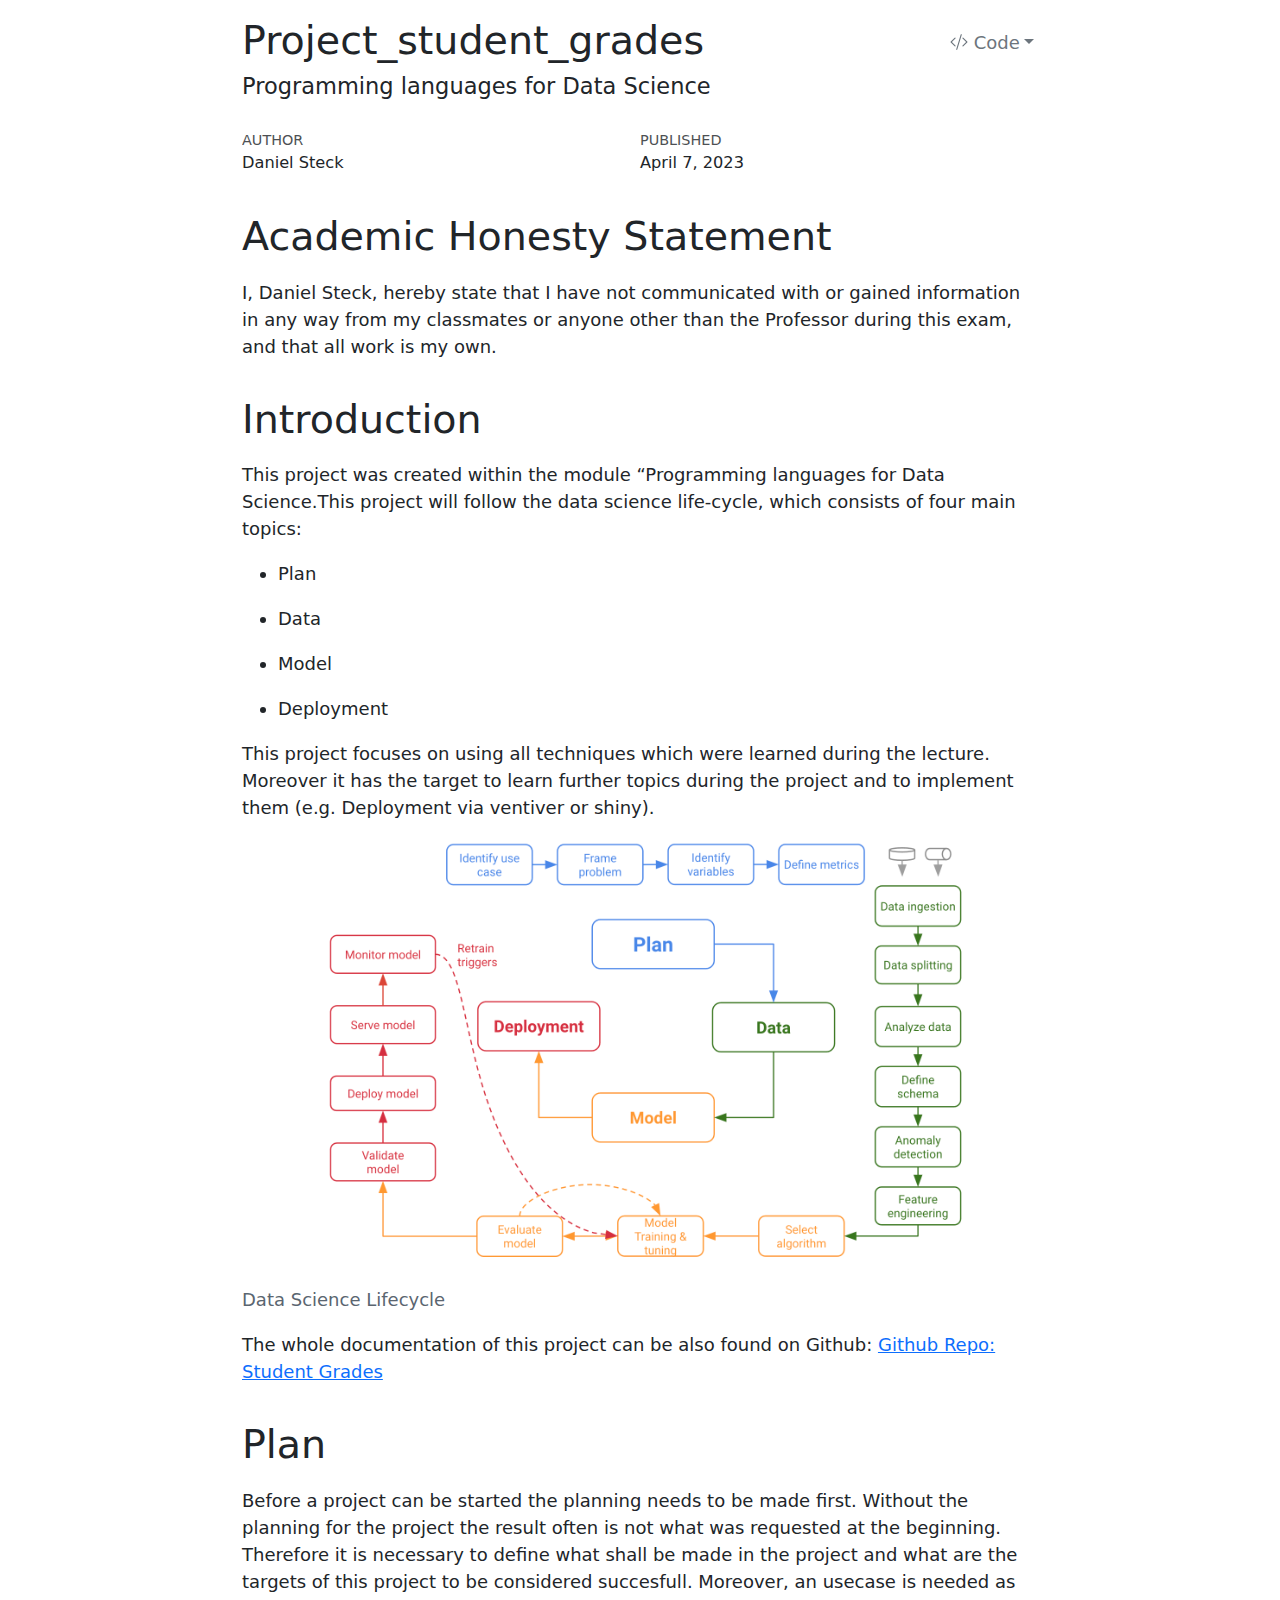
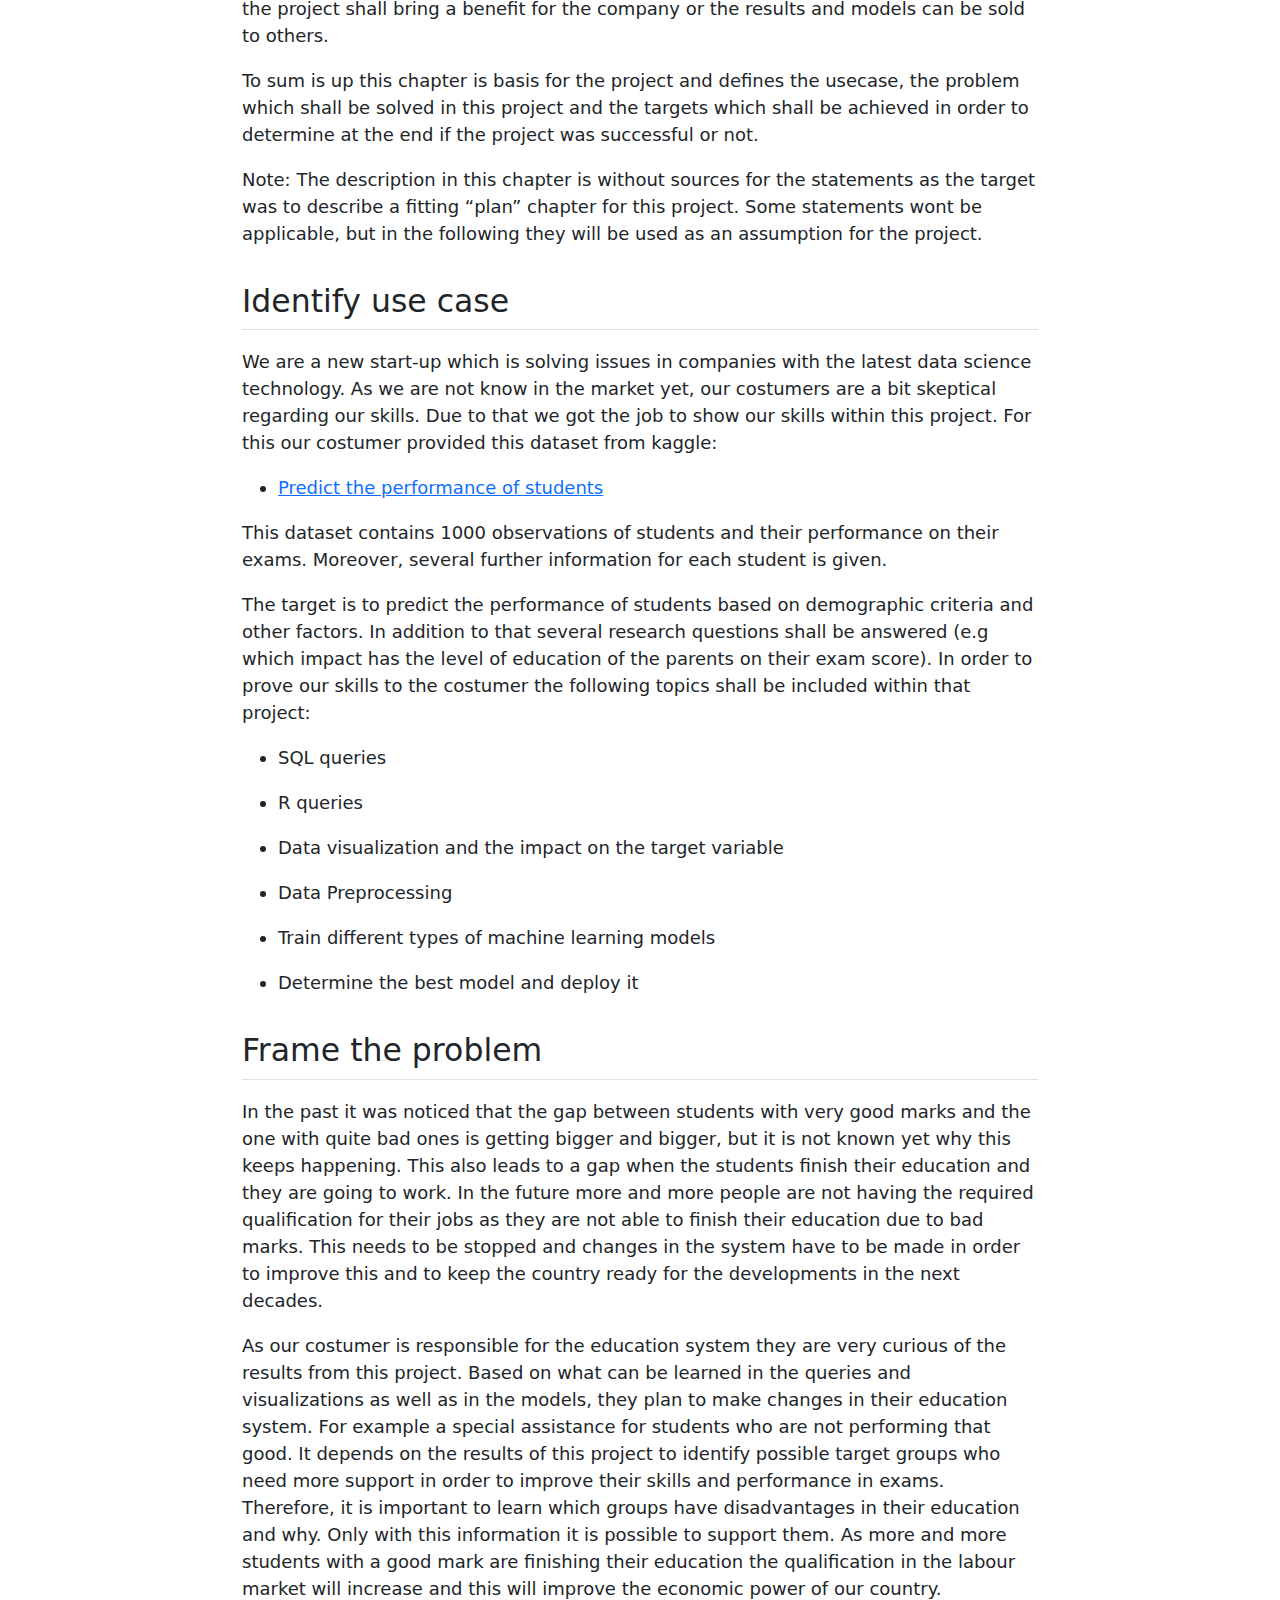
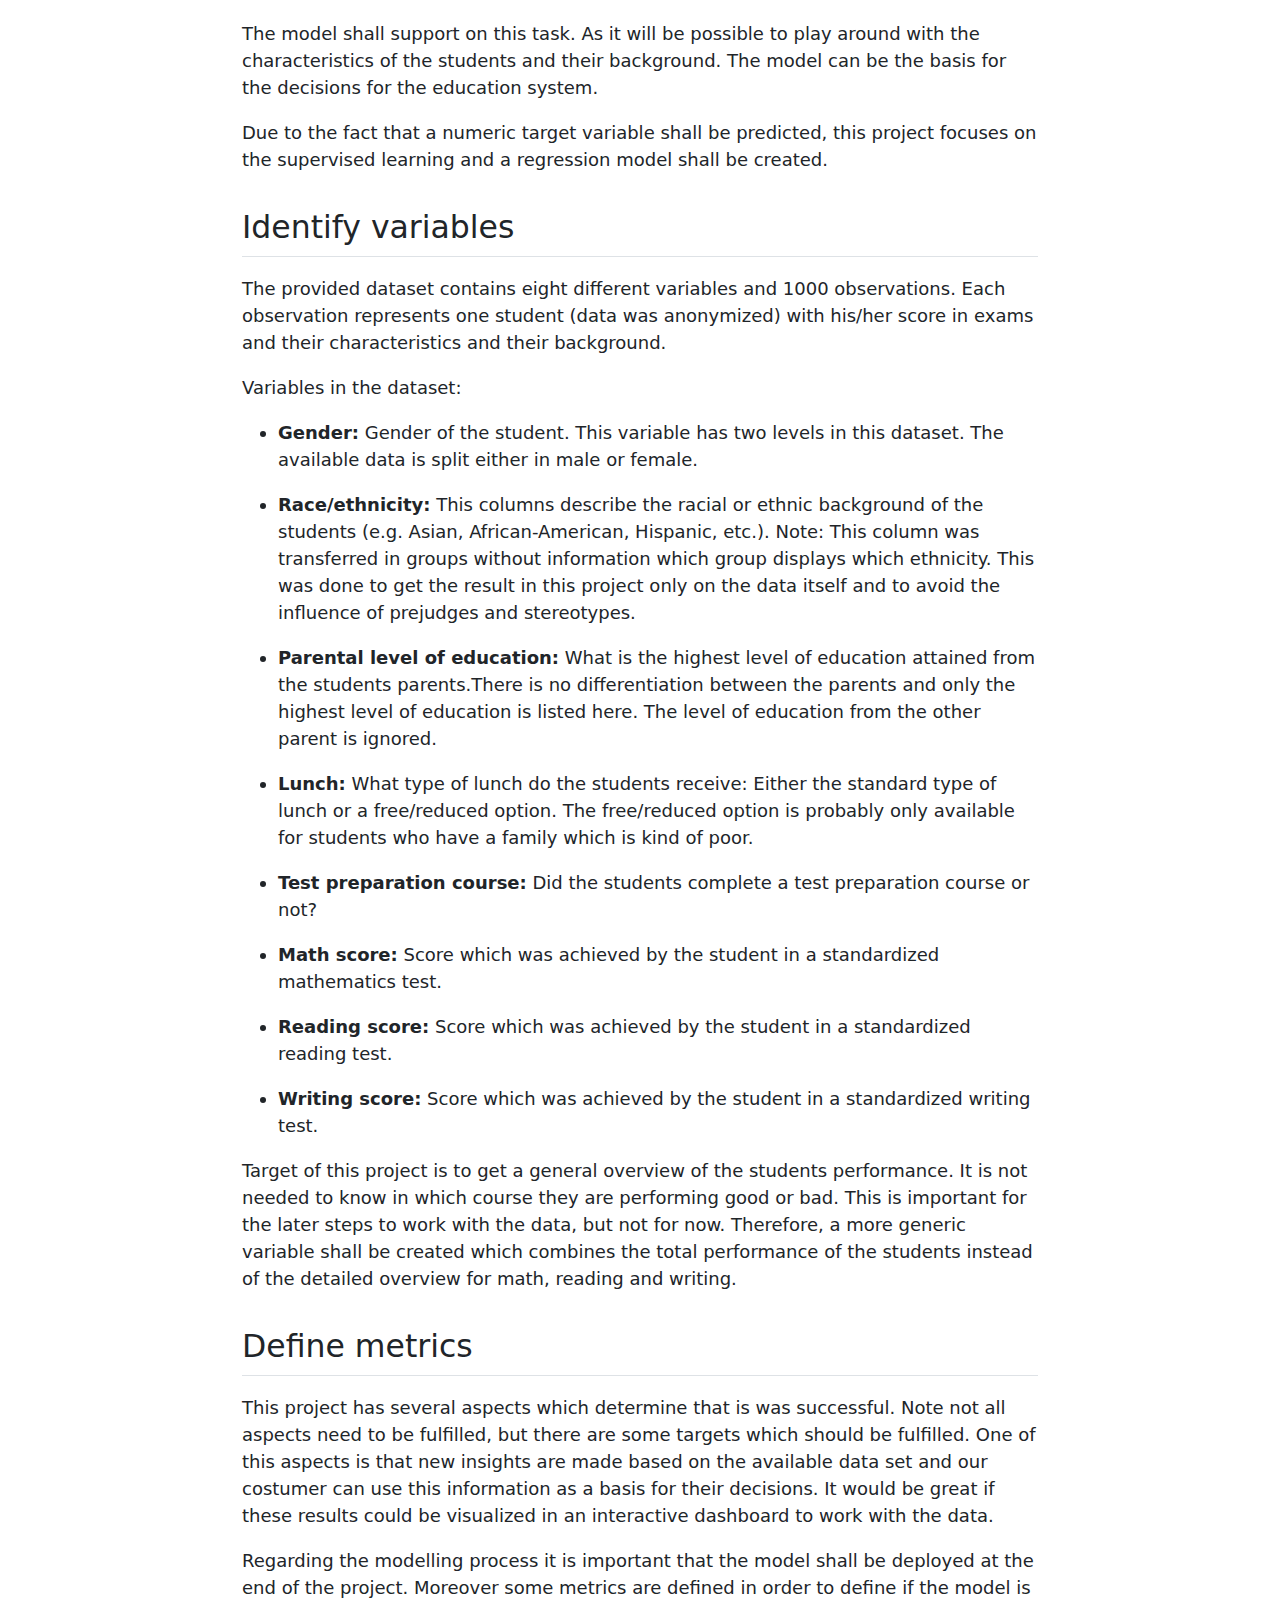
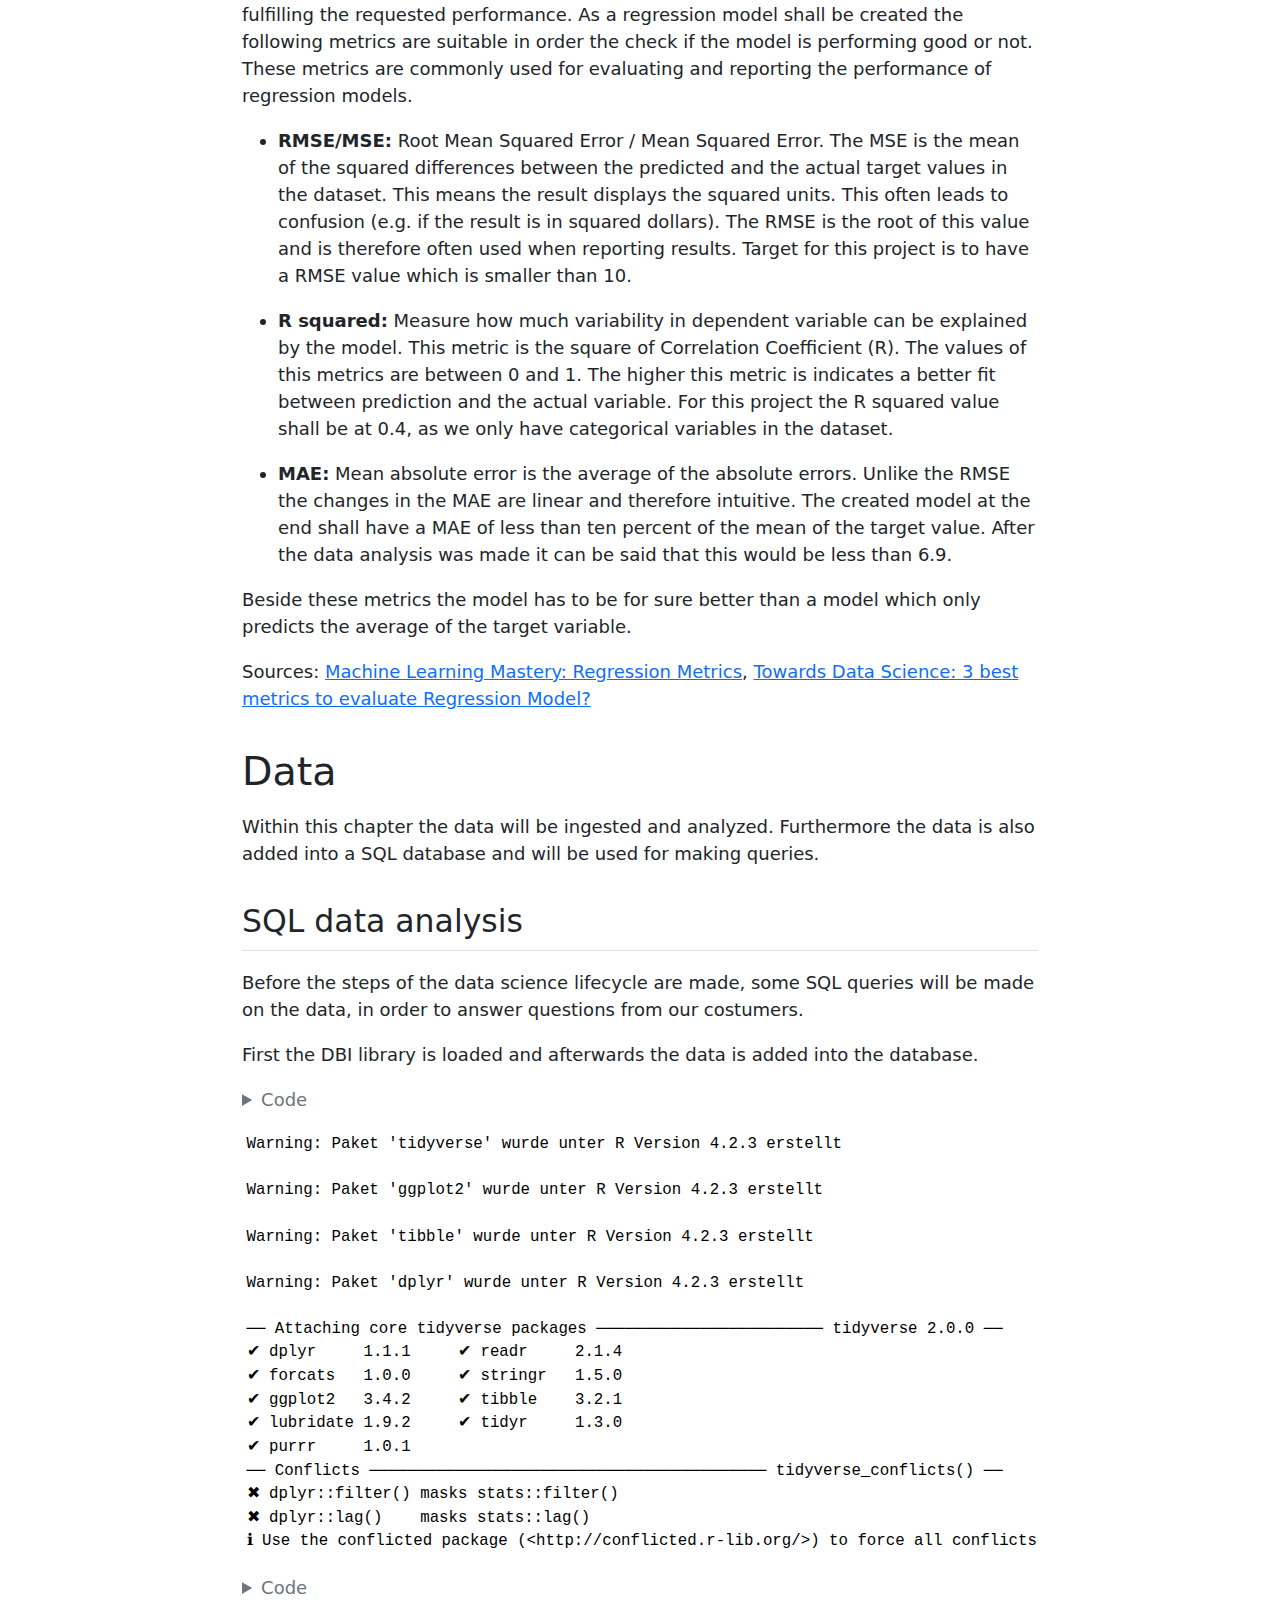
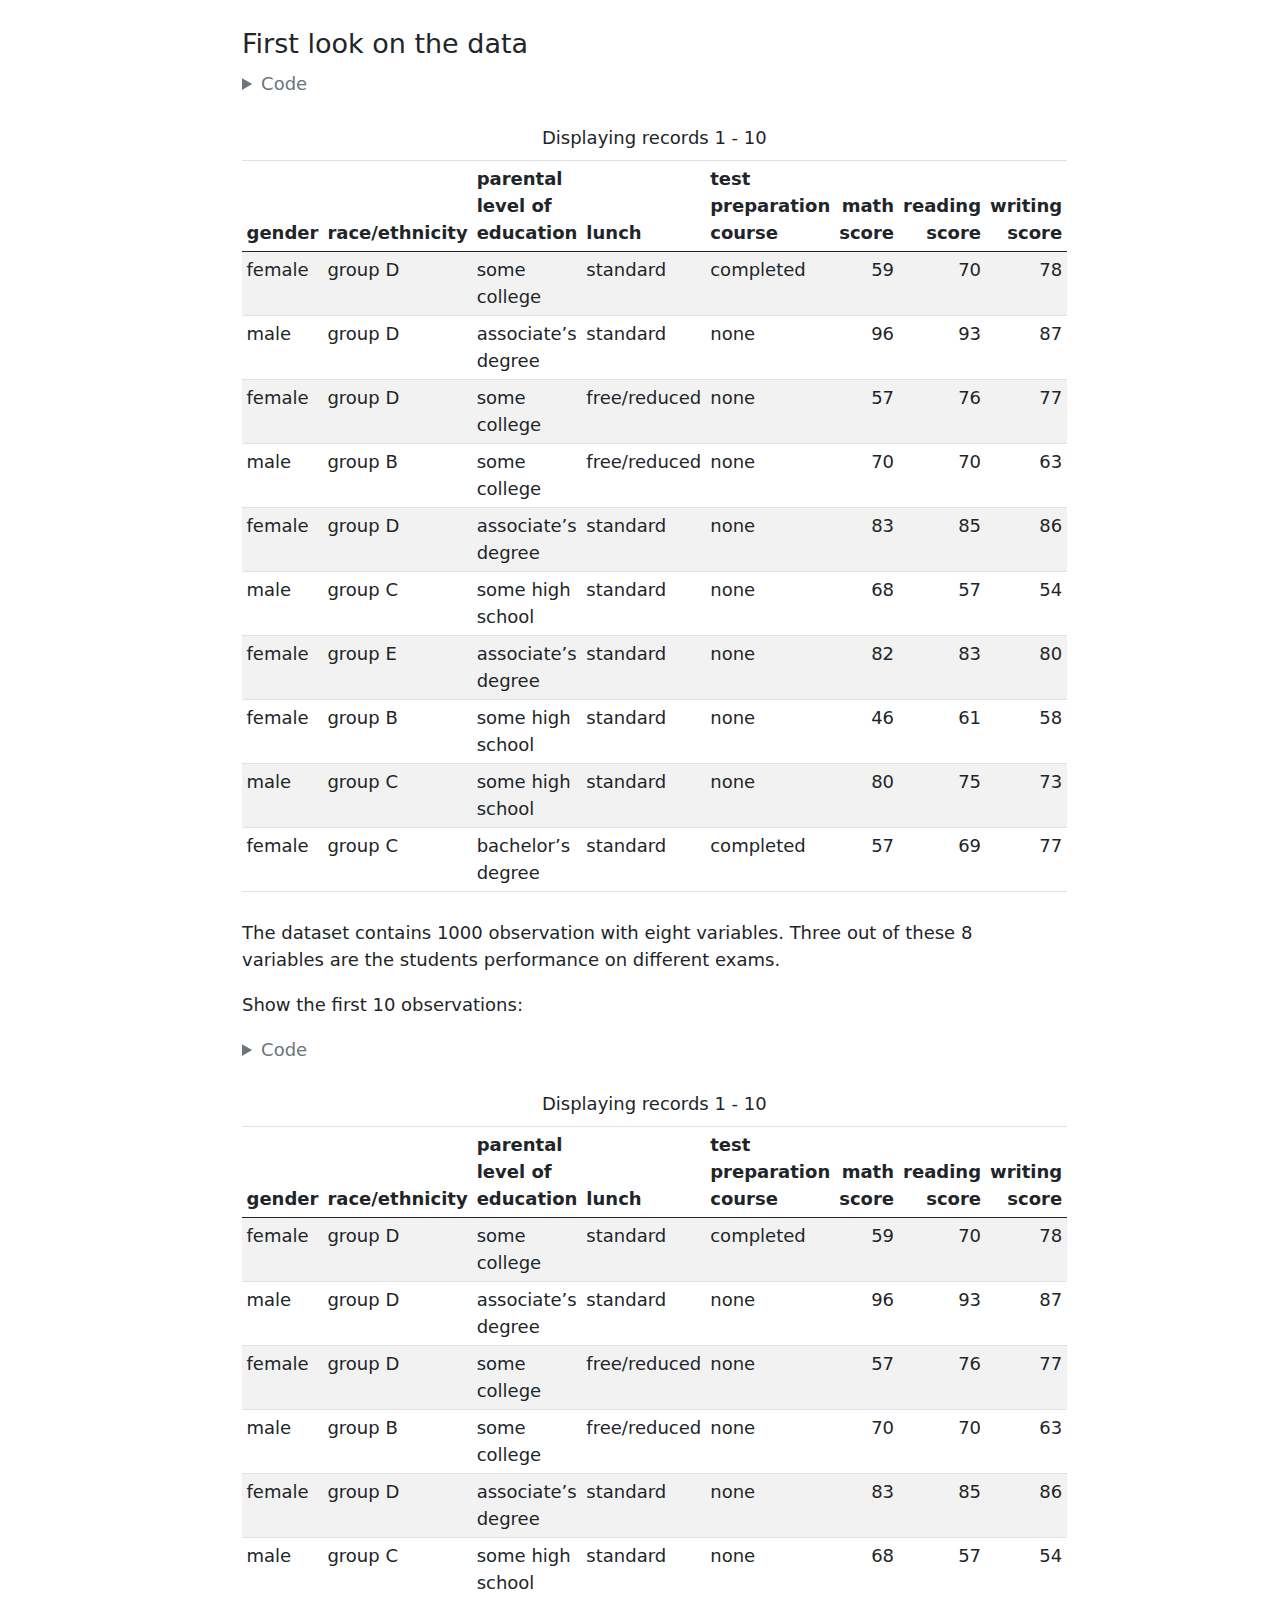
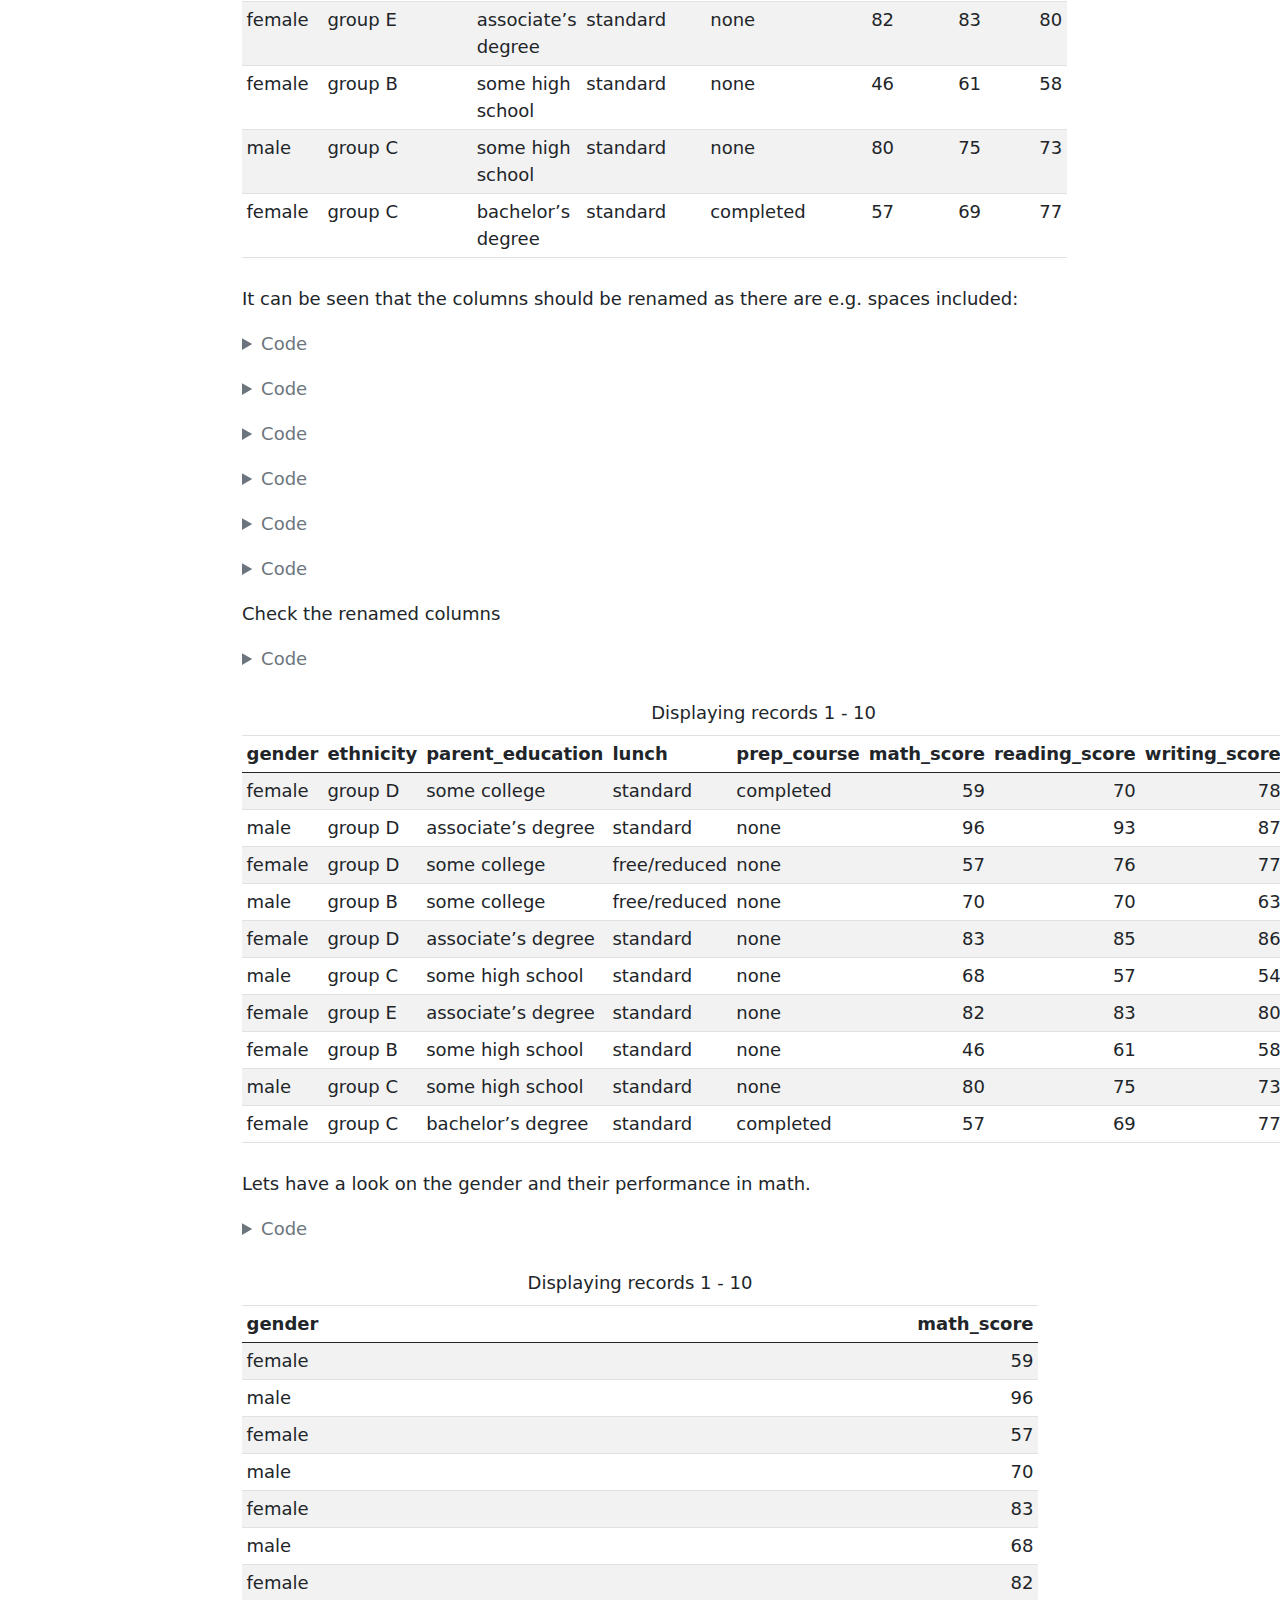
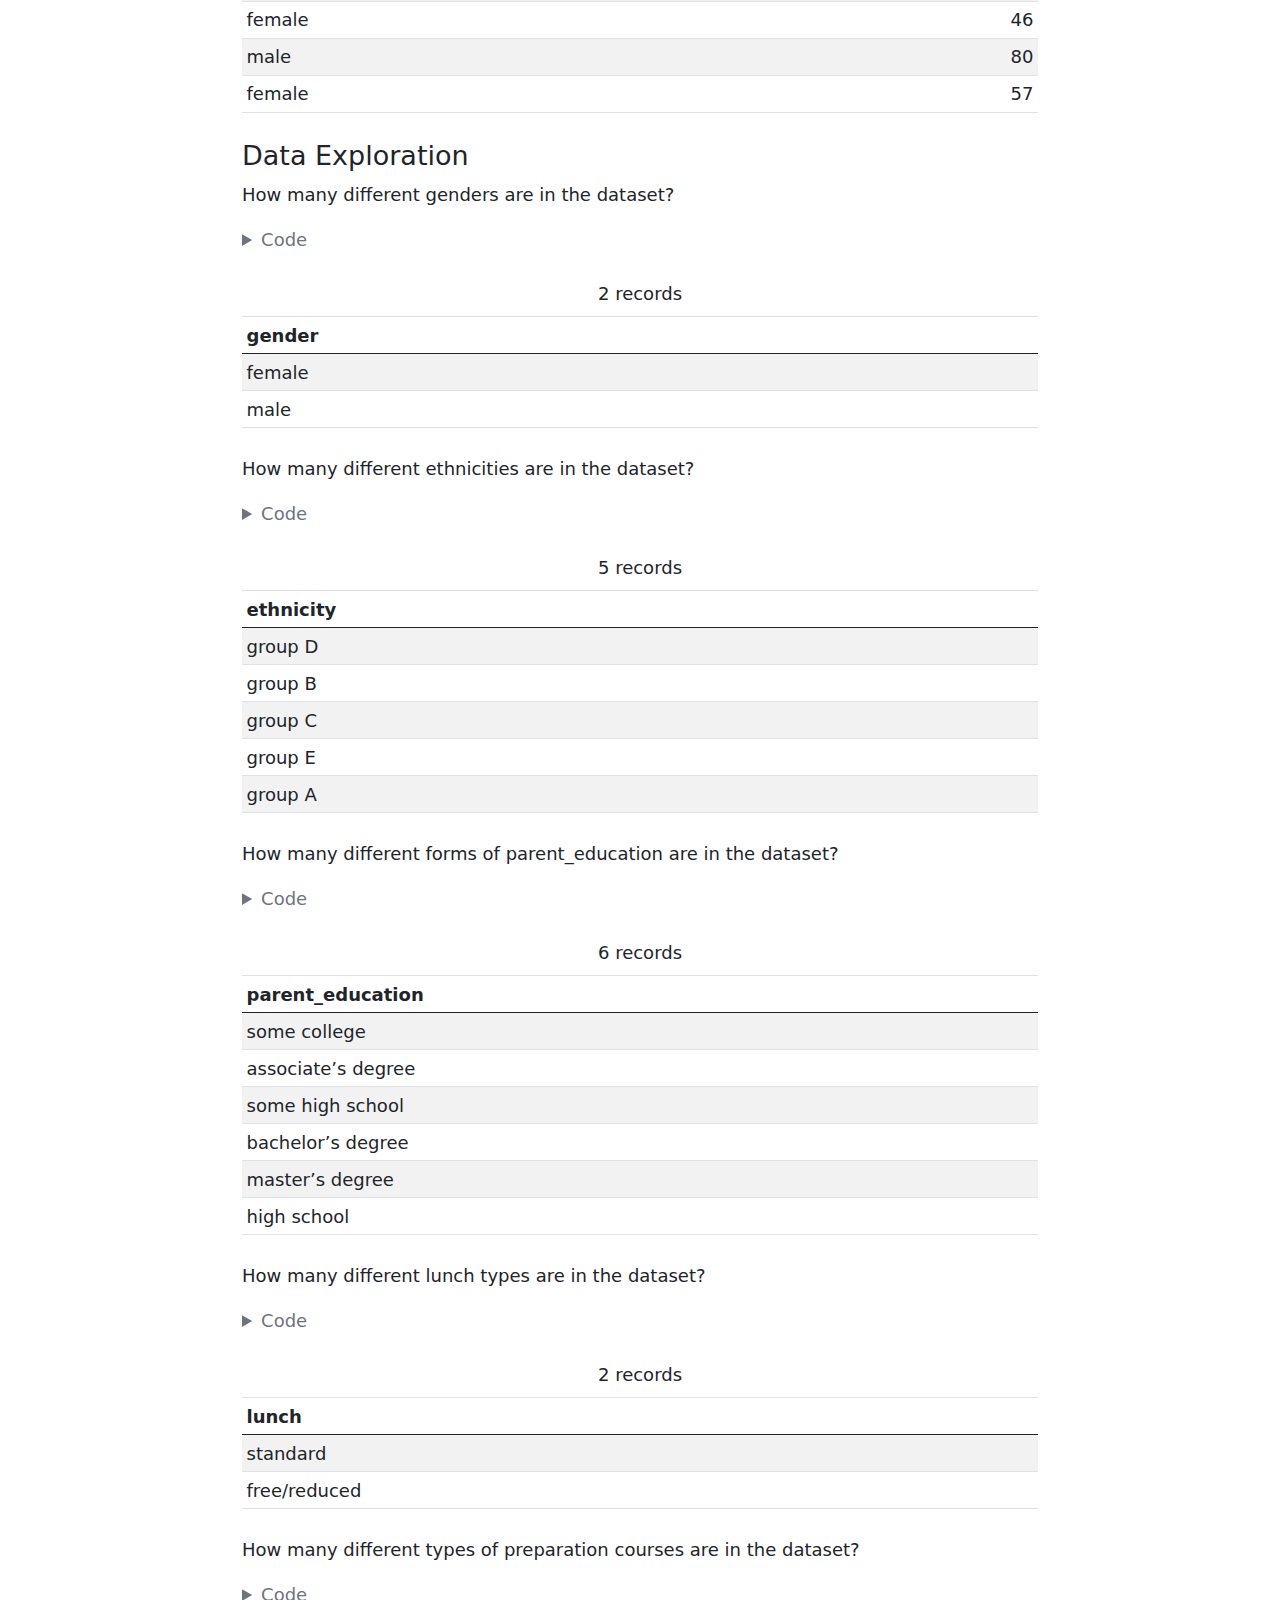
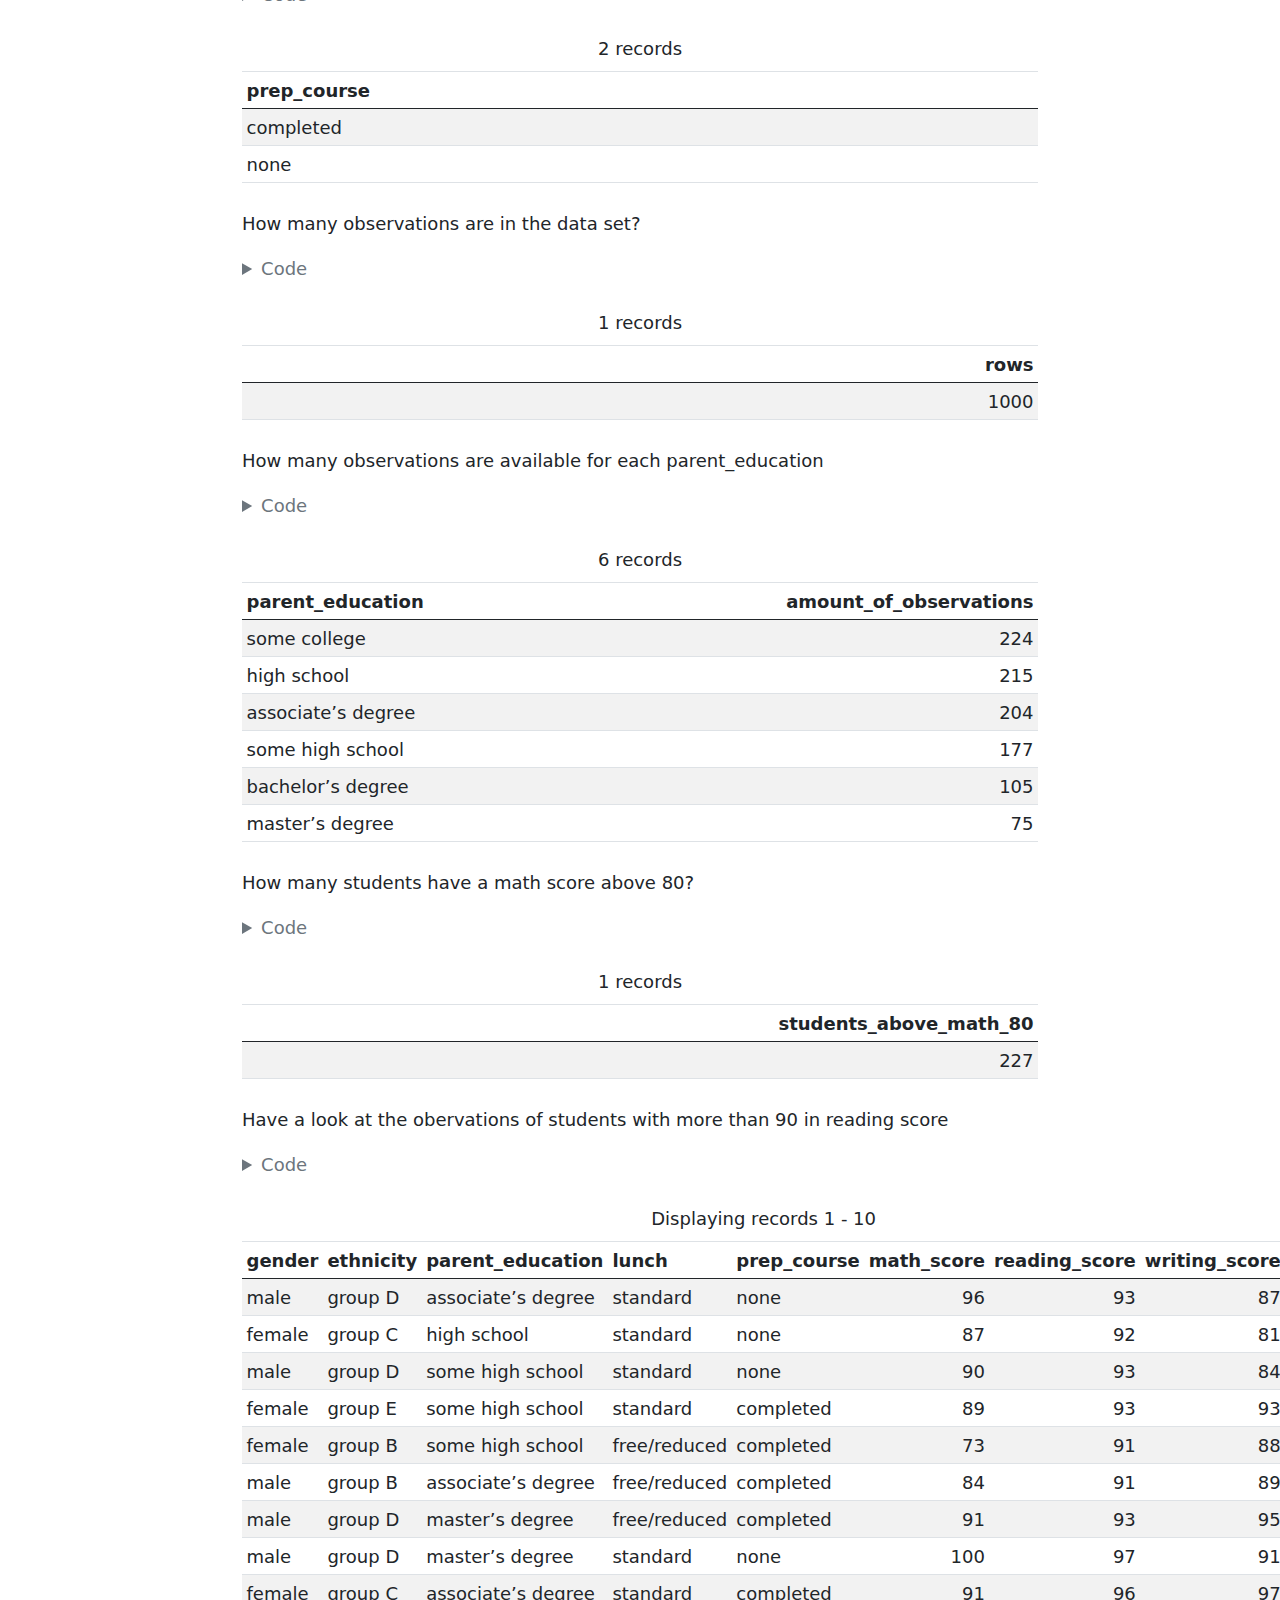
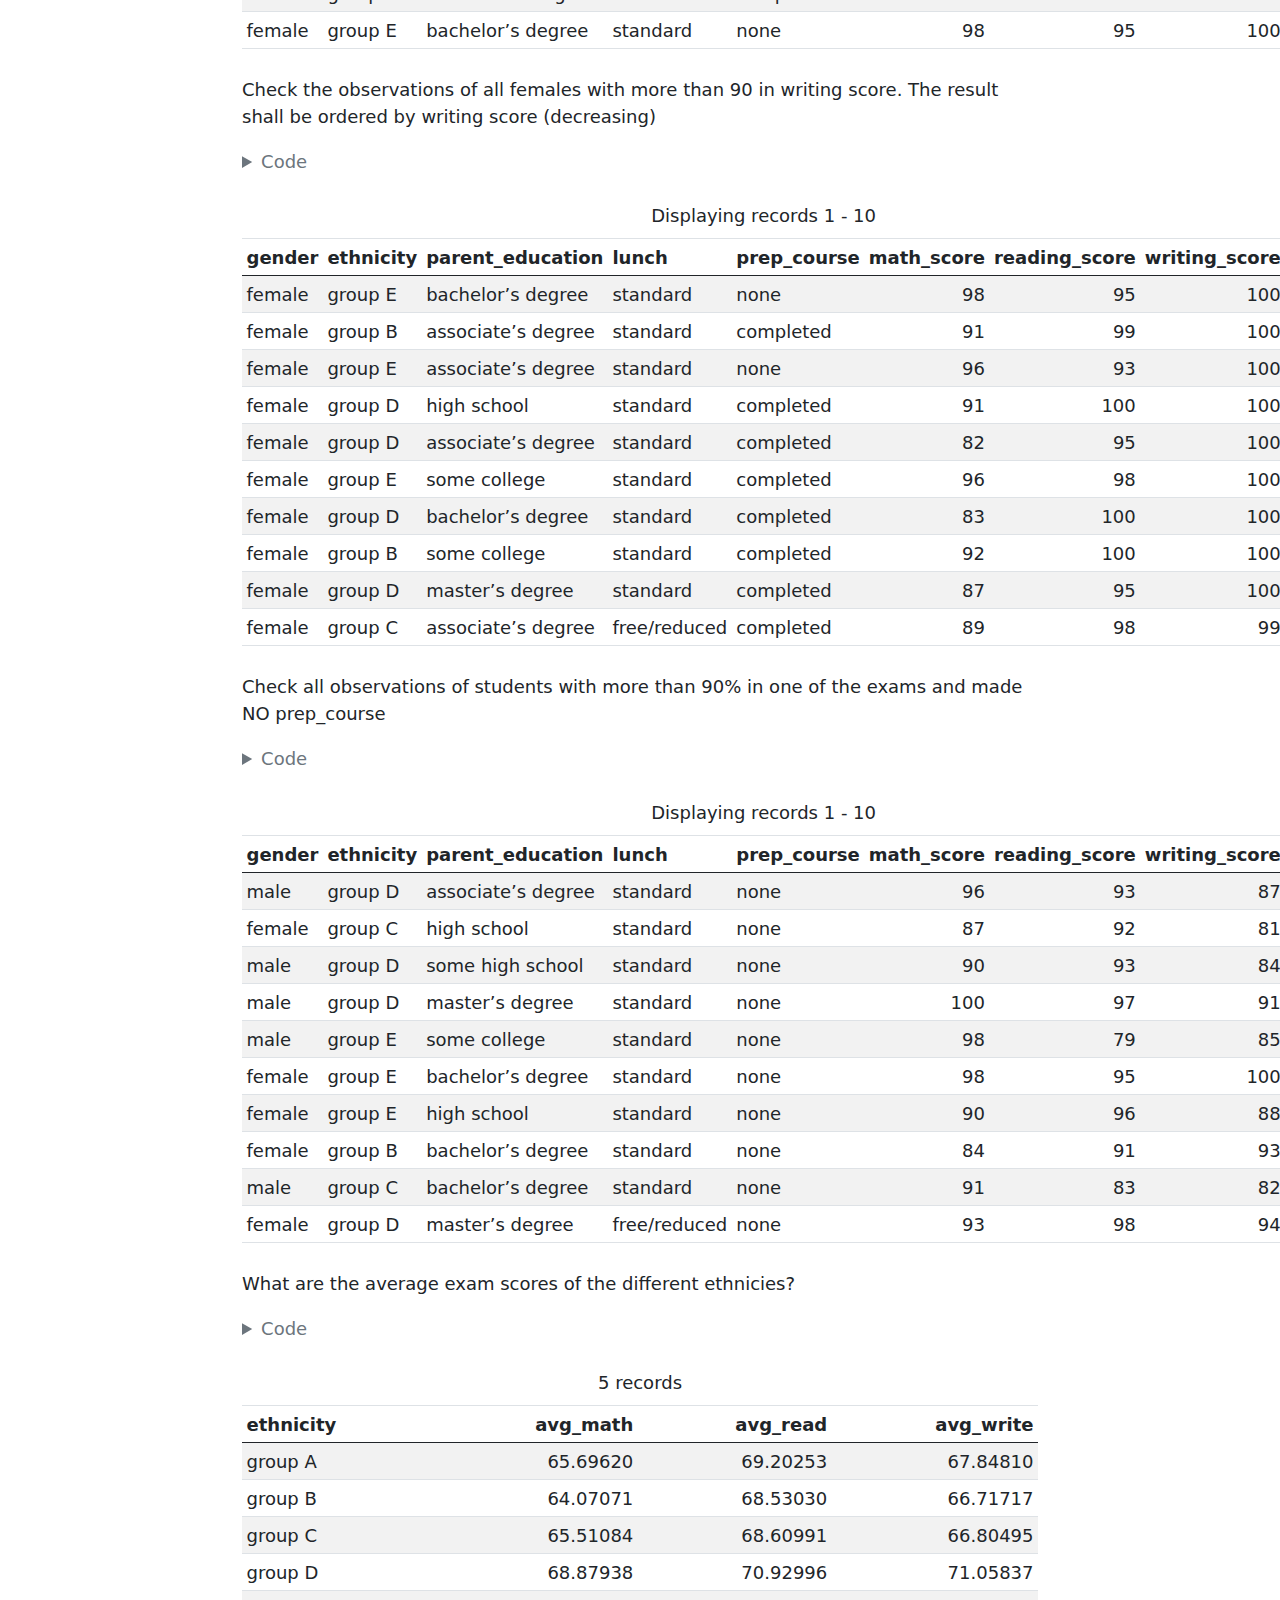
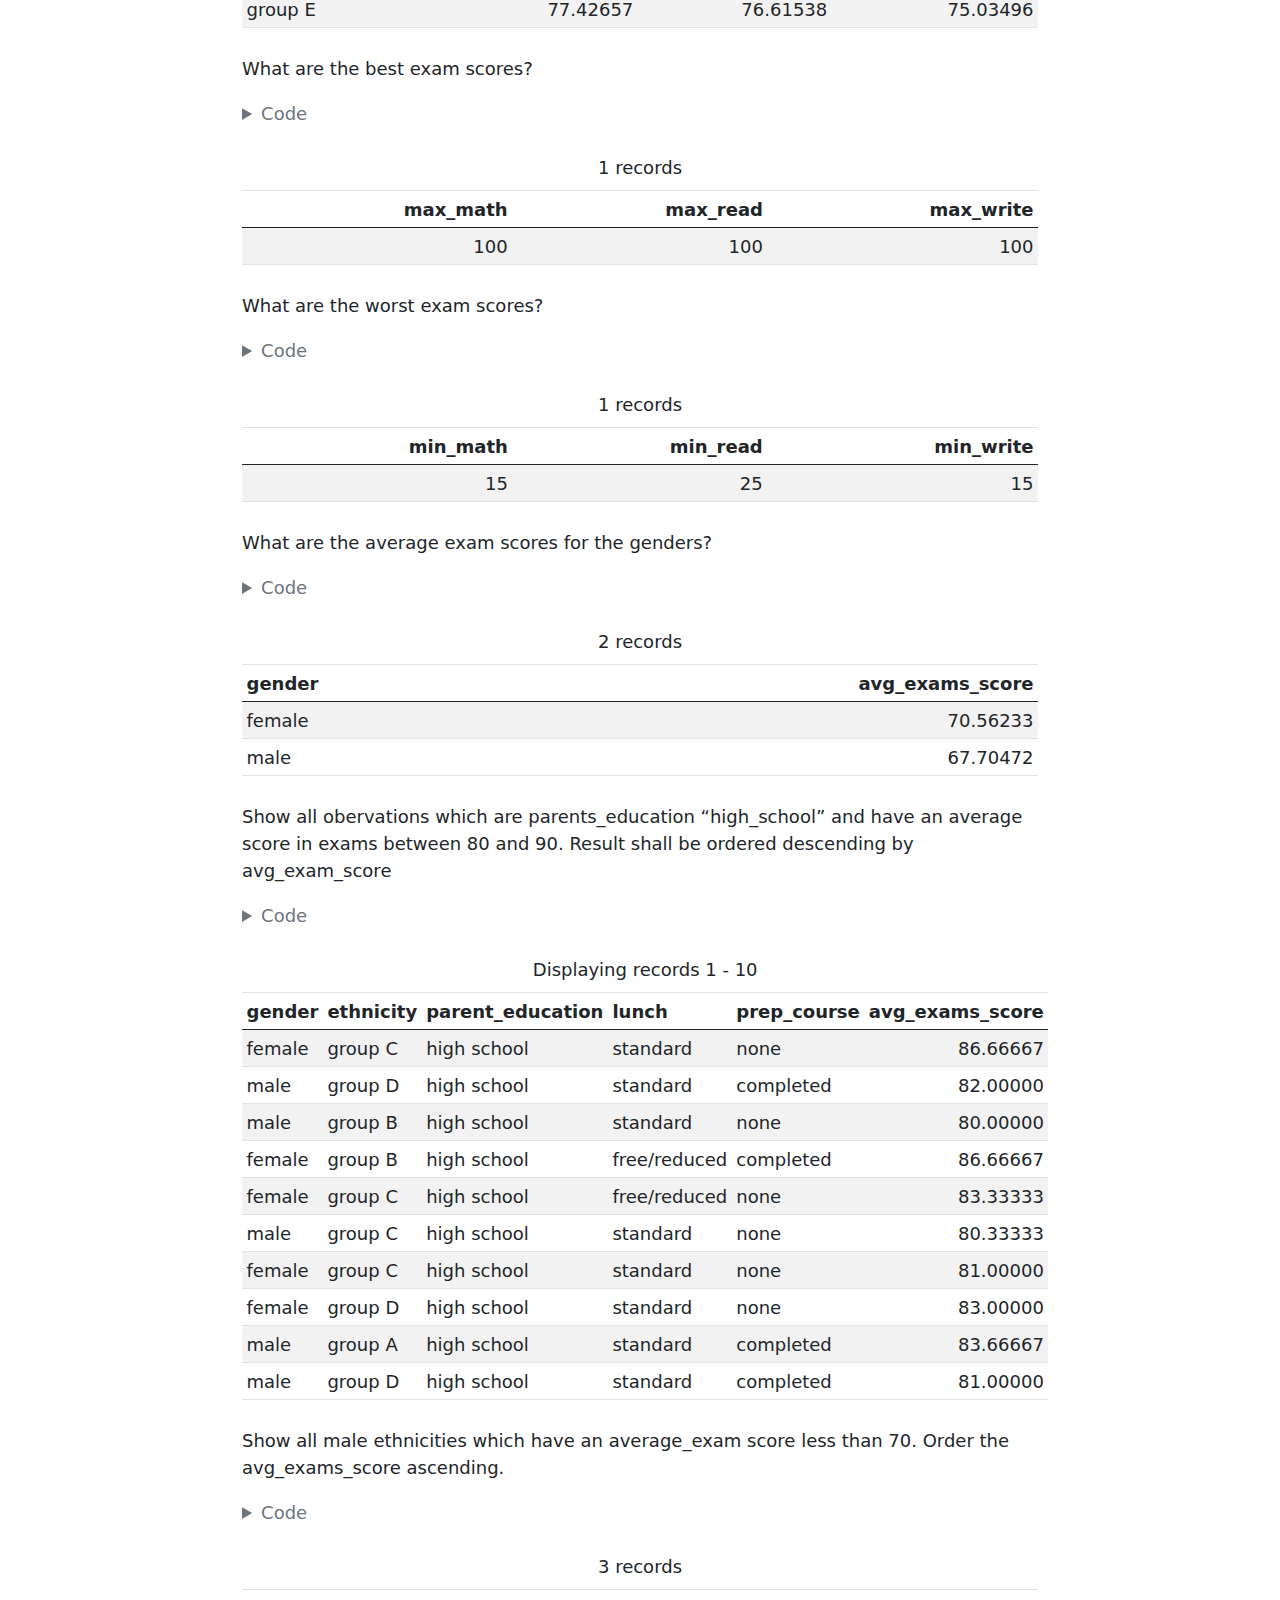
==== commit 40b66f90: "updated html" ====
--- a/Project_Students_grades.html
+++ b/Project_Students_grades.html
@@ -144,34 +144,78 @@
 </section>
 <section id="introduction" class="level1">
 <h1>Introduction</h1>
-<p>This project was created within the modul “Programming languages for Data Science. Moreover, this project will follow the data science lifecycle, which consists of four main topics:</p>
+<p>This project was created within the module “Programming languages for Data Science.This project will follow the data science life-cycle, which consists of four main topics:</p>
 <ul>
 <li><p>Plan</p></li>
 <li><p>Data</p></li>
 <li><p>Model</p></li>
 <li><p>Deployment</p></li>
 </ul>
-<p>The main focus within this project will be on the <strong>Deployment</strong> part.</p>
+<p>This project focuses on using all techniques which were learned during the lecture. Moreover it has the target to learn further topics during the project and to implement them (e.g.&nbsp;Deployment via ventiver or shiny).</p>
 <div class="quarto-figure quarto-figure-center">
 <figure class="figure">
 <p><img src="Images/Data_Science_lifecycle.PNG" class="img-fluid figure-img"></p>
 <p></p><figcaption class="figure-caption">Data Science Lifecycle</figcaption><p></p>
 </figure>
 </div>
+<p>The whole documentation of this project can be also found on Github: <a href="https://github.com/DanielSteck/Project-Students-grades">Github Repo: Student Grades</a></p>
 </section>
 <section id="plan" class="level1">
 <h1>Plan</h1>
+<p>Before a project can be started the planning needs to be made first. Without the planning for the project the result often is not what was requested at the beginning. Therefore it is necessary to define what shall be made in the project and what are the targets of this project to be considered succesfull. Moreover, an usecase is needed as the project shall bring a benefit for the company or the results and models can be sold to others.</p>
+<p>To sum is up this chapter is basis for the project and defines the usecase, the problem which shall be solved in this project and the targets which shall be achieved in order to determine at the end if the project was successful or not.</p>
+<p>Note: The description in this chapter is without sources for the statements as the target was to describe a fitting “plan” chapter for this project. Some statements wont be applicable, but in the following they will be used as an assumption for the project.</p>
 <section id="identify-use-case" class="level2">
 <h2 class="anchored" data-anchor-id="identify-use-case">Identify use case</h2>
+<p>We are a new start-up which is solving issues in companies with the latest data science technology. As we are not know in the market yet, our costumers are a bit skeptical regarding our skills. Due to that we got the job to show our skills within this project. For this our costumer provided this dataset from kaggle:</p>
+<ul>
+<li><a href="https://www.kaggle.com/datasets/rkiattisak/student-performance-in-mathematics?resource=download">Predict the performance of students</a></li>
+</ul>
+<p>This dataset contains 1000 observations of students and their performance on their exams. Moreover, several further information for each student is given.</p>
+<p>The target is to predict the performance of students based on demographic criteria and other factors. In addition to that several research questions shall be answered (e.g which impact has the level of education of the parents on their exam score). In order to prove our skills to the costumer the following topics shall be included within that project:</p>
+<ul>
+<li><p>SQL queries</p></li>
+<li><p>R queries</p></li>
+<li><p>Data visualization and the impact on the target variable</p></li>
+<li><p>Data Preprocessing</p></li>
+<li><p>Train different types of machine learning models</p></li>
+<li><p>Determine the best model and deploy it</p></li>
+</ul>
 </section>
 <section id="frame-the-problem" class="level2">
 <h2 class="anchored" data-anchor-id="frame-the-problem">Frame the problem</h2>
+<p>In the past it was noticed that the gap between students with very good marks and the one with quite bad ones is getting bigger and bigger, but it is not known yet why this keeps happening. This also leads to a gap when the students finish their education and they are going to work. In the future more and more people are not having the required qualification for their jobs as they are not able to finish their education due to bad marks. This needs to be stopped and changes in the system have to be made in order to improve this and to keep the country ready for the developments in the next decades.</p>
+<p>As our costumer is responsible for the education system they are very curious of the results from this project. Based on what can be learned in the queries and visualizations as well as in the models, they plan to make changes in their education system. For example a special assistance for students who are not performing that good. It depends on the results of this project to identify possible target groups who need more support in order to improve their skills and performance in exams. Therefore, it is important to learn which groups have disadvantages in their education and why. Only with this information it is possible to support them. As more and more students with a good mark are finishing their education the qualification in the labour market will increase and this will improve the economic power of our country.</p>
+<p>The model shall support on this task. As it will be possible to play around with the characteristics of the students and their background. The model can be the basis for the decisions for the education system.</p>
+<p>Due to the fact that a numeric target variable shall be predicted, this project focuses on the supervised learning and a regression model shall be created.</p>
 </section>
 <section id="identify-variables" class="level2">
 <h2 class="anchored" data-anchor-id="identify-variables">Identify variables</h2>
+<p>The provided dataset contains eight different variables and 1000 observations. Each observation represents one student (data was anonymized) with his/her score in exams and their characteristics and their background.</p>
+<p>Variables in the dataset:</p>
+<ul>
+<li><p><strong>Gender:</strong> Gender of the student. This variable has two levels in this dataset. The available data is split either in male or female.</p></li>
+<li><p><strong>Race/ethnicity:</strong> This columns describe the racial or ethnic background of the students (e.g.&nbsp;Asian, African-American, Hispanic, etc.). Note: This column was transferred in groups without information which group displays which ethnicity. This was done to get the result in this project only on the data itself and to avoid the influence of prejudges and stereotypes.</p></li>
+<li><p><strong>Parental level of education:</strong> What is the highest level of education attained from the students parents.There is no differentiation between the parents and only the highest level of education is listed here. The level of education from the other parent is ignored.</p></li>
+<li><p><strong>Lunch:</strong> What type of lunch do the students receive: Either the standard type of lunch or a free/reduced option. The free/reduced option is probably only available for students who have a family which is kind of poor.</p></li>
+<li><p><strong>Test preparation course:</strong> Did the students complete a test preparation course or not?</p></li>
+<li><p><strong>Math score:</strong> Score which was achieved by the student in a standardized mathematics test.</p></li>
+<li><p><strong>Reading score:</strong> Score which was achieved by the student in a standardized reading test.</p></li>
+<li><p><strong>Writing score:</strong> Score which was achieved by the student in a standardized writing test.</p></li>
+</ul>
+<p>Target of this project is to get a general overview of the students performance. It is not needed to know in which course they are performing good or bad. This is important for the later steps to work with the data, but not for now. Therefore, a more generic variable shall be created which combines the total performance of the students instead of the detailed overview for math, reading and writing.</p>
 </section>
 <section id="define-metrics" class="level2">
 <h2 class="anchored" data-anchor-id="define-metrics">Define metrics</h2>
+<p>This project has several aspects which determine that is was successful. Note not all aspects need to be fulfilled, but there are some targets which should be fulfilled. One of this aspects is that new insights are made based on the available data set and our costumer can use this information as a basis for their decisions. It would be great if these results could be visualized in an interactive dashboard to work with the data.</p>
+<p>Regarding the modelling process it is important that the model shall be deployed at the end of the project. Moreover some metrics are defined in order to define if the model is fulfilling the requested performance. As a regression model shall be created the following metrics are suitable in order the check if the model is performing good or not. These metrics are commonly used for evaluating and reporting the performance of regression models.</p>
+<ul>
+<li><p><strong>RMSE/MSE:</strong> Root Mean Squared Error / Mean Squared Error. The MSE is the mean of the squared differences between the predicted and the actual target values in the dataset. This means the result displays the squared units. This often leads to confusion (e.g.&nbsp;if the result is in squared dollars). The RMSE is the root of this value and is therefore often used when reporting results. Target for this project is to have a RMSE value which is smaller than 10.</p></li>
+<li><p><strong>R squared:</strong> Measure how much variability in dependent variable can be explained by the model. This metric is the square of Correlation Coefficient (R). The values of this metrics are between 0 and 1. The higher this metric is indicates a better fit between prediction and the actual variable. For this project the R squared value shall be at 0.4, as we only have categorical variables in the dataset.</p></li>
+<li><p><strong>MAE:</strong> Mean absolute error is the average of the absolute errors. Unlike the RMSE the changes in the MAE are linear and therefore intuitive. The created model at the end shall have a MAE of less than ten percent of the mean of the target value. After the data analysis was made it can be said that this would be less than 6.9.</p></li>
+</ul>
+<p>Beside these metrics the model has to be for sure better than a model which only predicts the average of the target variable.</p>
+<p>Sources: <a href="https://machinelearningmastery.com/regression-metrics-for-machine-learning/">Machine Learning Mastery: Regression Metrics</a>, <a href="https://towardsdatascience.com/what-are-the-best-metrics-to-evaluate-your-regression-model-418ca481755b">Towards Data Science: 3 best metrics to evaluate Regression Model?</a></p>
 </section>
 </section>
 <section id="data" class="level1">
@@ -184,8 +228,9 @@
 <div class="cell">
 <details>
 <summary>Code</summary>
-<div class="sourceCode cell-code" id="cb1"><pre class="sourceCode r code-with-copy"><code class="sourceCode r"><span id="cb1-1"><a href="#cb1-1" aria-hidden="true" tabindex="-1"></a><span class="fu">library</span> (DBI)</span>
-<span id="cb1-2"><a href="#cb1-2" aria-hidden="true" tabindex="-1"></a><span class="fu">library</span>(tidyverse)</span></code><button title="Copy to Clipboard" class="code-copy-button"><i class="bi"></i></button></pre></div>
+<div class="sourceCode cell-code" id="cb1"><pre class="sourceCode r code-with-copy"><code class="sourceCode r"><span id="cb1-1"><a href="#cb1-1" aria-hidden="true" tabindex="-1"></a>knitr<span class="sc">::</span>opts_chunk<span class="sc">$</span><span class="fu">set</span>(<span class="at">warning =</span> <span class="cn">FALSE</span>, <span class="at">message =</span> <span class="cn">FALSE</span>, <span class="at">collapse =</span> <span class="cn">TRUE</span>) </span>
+<span id="cb1-2"><a href="#cb1-2" aria-hidden="true" tabindex="-1"></a><span class="fu">library</span> (DBI)</span>
+<span id="cb1-3"><a href="#cb1-3" aria-hidden="true" tabindex="-1"></a><span class="fu">library</span>(tidyverse)</span></code><button title="Copy to Clipboard" class="code-copy-button"><i class="bi"></i></button></pre></div>
 </details>
 <div class="cell-output cell-output-stderr">
 <pre><code>Warning: Paket 'tidyverse' wurde unter R Version 4.2.3 erstellt</code></pre>
@@ -215,30 +260,29 @@
 <div class="cell">
 <details>
 <summary>Code</summary>
-<div class="sourceCode cell-code" id="cb7"><pre class="sourceCode r code-with-copy"><code class="sourceCode r"><span id="cb7-1"><a href="#cb7-1" aria-hidden="true" tabindex="-1"></a><span class="co"># Connection to database </span></span>
-<span id="cb7-2"><a href="#cb7-2" aria-hidden="true" tabindex="-1"></a>con <span class="ot">&lt;-</span> <span class="fu">dbConnect</span>(RSQLite<span class="sc">::</span><span class="fu">SQLite</span>(), <span class="st">":memory:"</span>)</span>
-<span id="cb7-3"><a href="#cb7-3" aria-hidden="true" tabindex="-1"></a></span>
-<span id="cb7-4"><a href="#cb7-4" aria-hidden="true" tabindex="-1"></a>path_sql <span class="ot">&lt;-</span> <span class="st">"https://raw.githubusercontent.com/DanielSteck/Project-Students-grades/main/exams.csv"</span></span>
-<span id="cb7-5"><a href="#cb7-5" aria-hidden="true" tabindex="-1"></a></span>
-<span id="cb7-6"><a href="#cb7-6" aria-hidden="true" tabindex="-1"></a><span class="co"># Write data "gapminder" into database</span></span>
-<span id="cb7-7"><a href="#cb7-7" aria-hidden="true" tabindex="-1"></a><span class="fu">dbWriteTable</span>(con, <span class="st">"exams_sql"</span>, <span class="fu">read_csv</span>(path_sql, <span class="at">show_col_types =</span> <span class="cn">FALSE</span>))</span>
-<span id="cb7-8"><a href="#cb7-8" aria-hidden="true" tabindex="-1"></a></span>
-<span id="cb7-9"><a href="#cb7-9" aria-hidden="true" tabindex="-1"></a><span class="co">#show table in database</span></span>
-<span id="cb7-10"><a href="#cb7-10" aria-hidden="true" tabindex="-1"></a></span>
-<span id="cb7-11"><a href="#cb7-11" aria-hidden="true" tabindex="-1"></a><span class="fu">dbListTables</span>(con)</span></code><button title="Copy to Clipboard" class="code-copy-button"><i class="bi"></i></button></pre></div>
-</details>
-<div class="cell-output cell-output-stdout">
-<pre><code>[1] "exams_sql"</code></pre>
-</div>
+<div class="sourceCode cell-code" id="cb7"><pre class="sourceCode r code-with-copy"><code class="sourceCode r"><span id="cb7-1"><a href="#cb7-1" aria-hidden="true" tabindex="-1"></a></span>
+<span id="cb7-2"><a href="#cb7-2" aria-hidden="true" tabindex="-1"></a><span class="co"># Connection to database </span></span>
+<span id="cb7-3"><a href="#cb7-3" aria-hidden="true" tabindex="-1"></a>con <span class="ot">&lt;-</span> <span class="fu">dbConnect</span>(RSQLite<span class="sc">::</span><span class="fu">SQLite</span>(), <span class="st">":memory:"</span>)</span>
+<span id="cb7-4"><a href="#cb7-4" aria-hidden="true" tabindex="-1"></a></span>
+<span id="cb7-5"><a href="#cb7-5" aria-hidden="true" tabindex="-1"></a>path_sql <span class="ot">&lt;-</span> <span class="st">"https://raw.githubusercontent.com/DanielSteck/Project-Students-grades/main/exams.csv"</span></span>
+<span id="cb7-6"><a href="#cb7-6" aria-hidden="true" tabindex="-1"></a></span>
+<span id="cb7-7"><a href="#cb7-7" aria-hidden="true" tabindex="-1"></a><span class="co"># Write data into database</span></span>
+<span id="cb7-8"><a href="#cb7-8" aria-hidden="true" tabindex="-1"></a><span class="fu">dbWriteTable</span>(con, <span class="st">"exams_sql"</span>, <span class="fu">read_csv</span>(path_sql, <span class="at">show_col_types =</span> <span class="cn">FALSE</span>))</span>
+<span id="cb7-9"><a href="#cb7-9" aria-hidden="true" tabindex="-1"></a></span>
+<span id="cb7-10"><a href="#cb7-10" aria-hidden="true" tabindex="-1"></a><span class="co">#show table in database</span></span>
+<span id="cb7-11"><a href="#cb7-11" aria-hidden="true" tabindex="-1"></a></span>
+<span id="cb7-12"><a href="#cb7-12" aria-hidden="true" tabindex="-1"></a><span class="fu">dbListTables</span>(con)</span>
+<span id="cb7-13"><a href="#cb7-13" aria-hidden="true" tabindex="-1"></a><span class="do">## [1] "exams_sql"</span></span></code><button title="Copy to Clipboard" class="code-copy-button"><i class="bi"></i></button></pre></div>
+</details>
 </div>
 <section id="first-look-on-the-data" class="level3">
 <h3 class="anchored" data-anchor-id="first-look-on-the-data">First look on the data</h3>
 <div class="cell">
 <details>
 <summary>Code</summary>
-<div class="sourceCode cell-code" id="cb9"><pre class="sourceCode sql code-with-copy"><code class="sourceCode sql"><span id="cb9-1"><a href="#cb9-1" aria-hidden="true" tabindex="-1"></a></span>
-<span id="cb9-2"><a href="#cb9-2" aria-hidden="true" tabindex="-1"></a><span class="kw">SELECT</span> <span class="op">*</span></span>
-<span id="cb9-3"><a href="#cb9-3" aria-hidden="true" tabindex="-1"></a><span class="kw">FROM</span> exams_sql;</span></code><button title="Copy to Clipboard" class="code-copy-button"><i class="bi"></i></button></pre></div>
+<div class="sourceCode cell-code" id="cb8"><pre class="sourceCode sql code-with-copy"><code class="sourceCode sql"><span id="cb8-1"><a href="#cb8-1" aria-hidden="true" tabindex="-1"></a></span>
+<span id="cb8-2"><a href="#cb8-2" aria-hidden="true" tabindex="-1"></a><span class="kw">SELECT</span> <span class="op">*</span></span>
+<span id="cb8-3"><a href="#cb8-3" aria-hidden="true" tabindex="-1"></a><span class="kw">FROM</span> exams_sql;</span></code><button title="Copy to Clipboard" class="code-copy-button"><i class="bi"></i></button></pre></div>
 </details>
 <div class="knitsql-table">
 <table class="table table-sm table-striped">
@@ -370,15 +414,15 @@
 </table>
 </div>
 </div>
-<p>The dataset contains 1000 observation with eight variables. Three out of these 8 variables are the students performance on exams.</p>
+<p>The dataset contains 1000 observation with eight variables. Three out of these 8 variables are the students performance on different exams.</p>
 <p>Show the first 10 observations:</p>
 <div class="cell">
 <details>
 <summary>Code</summary>
-<div class="sourceCode cell-code" id="cb10"><pre class="sourceCode sql code-with-copy"><code class="sourceCode sql"><span id="cb10-1"><a href="#cb10-1" aria-hidden="true" tabindex="-1"></a></span>
-<span id="cb10-2"><a href="#cb10-2" aria-hidden="true" tabindex="-1"></a><span class="kw">SELECT</span> <span class="op">*</span></span>
-<span id="cb10-3"><a href="#cb10-3" aria-hidden="true" tabindex="-1"></a><span class="kw">FROM</span> exams_sql</span>
-<span id="cb10-4"><a href="#cb10-4" aria-hidden="true" tabindex="-1"></a><span class="kw">LIMIT</span> <span class="dv">10</span>;</span></code><button title="Copy to Clipboard" class="code-copy-button"><i class="bi"></i></button></pre></div>
+<div class="sourceCode cell-code" id="cb9"><pre class="sourceCode sql code-with-copy"><code class="sourceCode sql"><span id="cb9-1"><a href="#cb9-1" aria-hidden="true" tabindex="-1"></a></span>
+<span id="cb9-2"><a href="#cb9-2" aria-hidden="true" tabindex="-1"></a><span class="kw">SELECT</span> <span class="op">*</span></span>
+<span id="cb9-3"><a href="#cb9-3" aria-hidden="true" tabindex="-1"></a><span class="kw">FROM</span> exams_sql</span>
+<span id="cb9-4"><a href="#cb9-4" aria-hidden="true" tabindex="-1"></a><span class="kw">LIMIT</span> <span class="dv">10</span>;</span></code><button title="Copy to Clipboard" class="code-copy-button"><i class="bi"></i></button></pre></div>
 </details>
 <div class="knitsql-table">
 <table class="table table-sm table-striped">
@@ -514,53 +558,53 @@
 <div class="cell">
 <details>
 <summary>Code</summary>
-<div class="sourceCode cell-code" id="cb11"><pre class="sourceCode sql code-with-copy"><code class="sourceCode sql"><span id="cb11-1"><a href="#cb11-1" aria-hidden="true" tabindex="-1"></a></span>
-<span id="cb11-2"><a href="#cb11-2" aria-hidden="true" tabindex="-1"></a><span class="kw">ALTER</span> <span class="kw">TABLE</span> exams_sql</span>
-<span id="cb11-3"><a href="#cb11-3" aria-hidden="true" tabindex="-1"></a><span class="kw">RENAME</span> <span class="kw">COLUMN</span> <span class="ot">"race/ethnicity"</span> <span class="kw">TO</span> ethnicity</span></code><button title="Copy to Clipboard" class="code-copy-button"><i class="bi"></i></button></pre></div>
+<div class="sourceCode cell-code" id="cb10"><pre class="sourceCode sql code-with-copy"><code class="sourceCode sql"><span id="cb10-1"><a href="#cb10-1" aria-hidden="true" tabindex="-1"></a></span>
+<span id="cb10-2"><a href="#cb10-2" aria-hidden="true" tabindex="-1"></a><span class="kw">ALTER</span> <span class="kw">TABLE</span> exams_sql</span>
+<span id="cb10-3"><a href="#cb10-3" aria-hidden="true" tabindex="-1"></a><span class="kw">RENAME</span> <span class="kw">COLUMN</span> <span class="ot">"race/ethnicity"</span> <span class="kw">TO</span> ethnicity</span></code><button title="Copy to Clipboard" class="code-copy-button"><i class="bi"></i></button></pre></div>
+</details>
+</div>
+<div class="cell">
+<details>
+<summary>Code</summary>
+<div class="sourceCode cell-code" id="cb11"><pre class="sourceCode sql code-with-copy"><code class="sourceCode sql"><span id="cb11-1"><a href="#cb11-1" aria-hidden="true" tabindex="-1"></a><span class="kw">ALTER</span> <span class="kw">TABLE</span> exams_sql</span>
+<span id="cb11-2"><a href="#cb11-2" aria-hidden="true" tabindex="-1"></a><span class="kw">RENAME</span> <span class="kw">COLUMN</span> <span class="ot">"parental level of education"</span> <span class="kw">TO</span> parent_education</span></code><button title="Copy to Clipboard" class="code-copy-button"><i class="bi"></i></button></pre></div>
 </details>
 </div>
 <div class="cell">
 <details>
 <summary>Code</summary>
 <div class="sourceCode cell-code" id="cb12"><pre class="sourceCode sql code-with-copy"><code class="sourceCode sql"><span id="cb12-1"><a href="#cb12-1" aria-hidden="true" tabindex="-1"></a><span class="kw">ALTER</span> <span class="kw">TABLE</span> exams_sql</span>
-<span id="cb12-2"><a href="#cb12-2" aria-hidden="true" tabindex="-1"></a><span class="kw">RENAME</span> <span class="kw">COLUMN</span> <span class="ot">"parental level of education"</span> <span class="kw">TO</span> parent_education</span></code><button title="Copy to Clipboard" class="code-copy-button"><i class="bi"></i></button></pre></div>
-</details>
-</div>
-<div class="cell">
-<details>
-<summary>Code</summary>
-<div class="sourceCode cell-code" id="cb13"><pre class="sourceCode sql code-with-copy"><code class="sourceCode sql"><span id="cb13-1"><a href="#cb13-1" aria-hidden="true" tabindex="-1"></a><span class="kw">ALTER</span> <span class="kw">TABLE</span> exams_sql</span>
-<span id="cb13-2"><a href="#cb13-2" aria-hidden="true" tabindex="-1"></a><span class="kw">RENAME</span> <span class="kw">COLUMN</span> <span class="ot">"test preparation course"</span> <span class="kw">TO</span> prep_course</span></code><button title="Copy to Clipboard" class="code-copy-button"><i class="bi"></i></button></pre></div>
-</details>
-</div>
-<div class="cell">
-<details>
-<summary>Code</summary>
-<div class="sourceCode cell-code" id="cb14"><pre class="sourceCode sql code-with-copy"><code class="sourceCode sql"><span id="cb14-1"><a href="#cb14-1" aria-hidden="true" tabindex="-1"></a></span>
-<span id="cb14-2"><a href="#cb14-2" aria-hidden="true" tabindex="-1"></a><span class="kw">ALTER</span> <span class="kw">TABLE</span> exams_sql</span>
-<span id="cb14-3"><a href="#cb14-3" aria-hidden="true" tabindex="-1"></a><span class="kw">RENAME</span> <span class="kw">COLUMN</span> <span class="ot">"math score"</span> <span class="kw">TO</span> math_score</span></code><button title="Copy to Clipboard" class="code-copy-button"><i class="bi"></i></button></pre></div>
+<span id="cb12-2"><a href="#cb12-2" aria-hidden="true" tabindex="-1"></a><span class="kw">RENAME</span> <span class="kw">COLUMN</span> <span class="ot">"test preparation course"</span> <span class="kw">TO</span> prep_course</span></code><button title="Copy to Clipboard" class="code-copy-button"><i class="bi"></i></button></pre></div>
+</details>
+</div>
+<div class="cell">
+<details>
+<summary>Code</summary>
+<div class="sourceCode cell-code" id="cb13"><pre class="sourceCode sql code-with-copy"><code class="sourceCode sql"><span id="cb13-1"><a href="#cb13-1" aria-hidden="true" tabindex="-1"></a></span>
+<span id="cb13-2"><a href="#cb13-2" aria-hidden="true" tabindex="-1"></a><span class="kw">ALTER</span> <span class="kw">TABLE</span> exams_sql</span>
+<span id="cb13-3"><a href="#cb13-3" aria-hidden="true" tabindex="-1"></a><span class="kw">RENAME</span> <span class="kw">COLUMN</span> <span class="ot">"math score"</span> <span class="kw">TO</span> math_score</span></code><button title="Copy to Clipboard" class="code-copy-button"><i class="bi"></i></button></pre></div>
+</details>
+</div>
+<div class="cell">
+<details>
+<summary>Code</summary>
+<div class="sourceCode cell-code" id="cb14"><pre class="sourceCode sql code-with-copy"><code class="sourceCode sql"><span id="cb14-1"><a href="#cb14-1" aria-hidden="true" tabindex="-1"></a><span class="kw">ALTER</span> <span class="kw">TABLE</span> exams_sql</span>
+<span id="cb14-2"><a href="#cb14-2" aria-hidden="true" tabindex="-1"></a><span class="kw">RENAME</span> <span class="kw">COLUMN</span> <span class="ot">"reading score"</span> <span class="kw">TO</span> reading_score</span></code><button title="Copy to Clipboard" class="code-copy-button"><i class="bi"></i></button></pre></div>
 </details>
 </div>
 <div class="cell">
 <details>
 <summary>Code</summary>
 <div class="sourceCode cell-code" id="cb15"><pre class="sourceCode sql code-with-copy"><code class="sourceCode sql"><span id="cb15-1"><a href="#cb15-1" aria-hidden="true" tabindex="-1"></a><span class="kw">ALTER</span> <span class="kw">TABLE</span> exams_sql</span>
-<span id="cb15-2"><a href="#cb15-2" aria-hidden="true" tabindex="-1"></a><span class="kw">RENAME</span> <span class="kw">COLUMN</span> <span class="ot">"reading score"</span> <span class="kw">TO</span> reading_score</span></code><button title="Copy to Clipboard" class="code-copy-button"><i class="bi"></i></button></pre></div>
-</details>
-</div>
-<div class="cell">
-<details>
-<summary>Code</summary>
-<div class="sourceCode cell-code" id="cb16"><pre class="sourceCode sql code-with-copy"><code class="sourceCode sql"><span id="cb16-1"><a href="#cb16-1" aria-hidden="true" tabindex="-1"></a><span class="kw">ALTER</span> <span class="kw">TABLE</span> exams_sql</span>
-<span id="cb16-2"><a href="#cb16-2" aria-hidden="true" tabindex="-1"></a><span class="kw">RENAME</span> <span class="kw">COLUMN</span> <span class="ot">"writing score"</span> <span class="kw">TO</span> writing_score;</span></code><button title="Copy to Clipboard" class="code-copy-button"><i class="bi"></i></button></pre></div>
+<span id="cb15-2"><a href="#cb15-2" aria-hidden="true" tabindex="-1"></a><span class="kw">RENAME</span> <span class="kw">COLUMN</span> <span class="ot">"writing score"</span> <span class="kw">TO</span> writing_score;</span></code><button title="Copy to Clipboard" class="code-copy-button"><i class="bi"></i></button></pre></div>
 </details>
 </div>
 <p>Check the renamed columns</p>
 <div class="cell">
 <details>
 <summary>Code</summary>
-<div class="sourceCode cell-code" id="cb17"><pre class="sourceCode sql code-with-copy"><code class="sourceCode sql"><span id="cb17-1"><a href="#cb17-1" aria-hidden="true" tabindex="-1"></a><span class="kw">SELECT</span> <span class="op">*</span></span>
-<span id="cb17-2"><a href="#cb17-2" aria-hidden="true" tabindex="-1"></a><span class="kw">FROM</span> exams_sql</span></code><button title="Copy to Clipboard" class="code-copy-button"><i class="bi"></i></button></pre></div>
+<div class="sourceCode cell-code" id="cb16"><pre class="sourceCode sql code-with-copy"><code class="sourceCode sql"><span id="cb16-1"><a href="#cb16-1" aria-hidden="true" tabindex="-1"></a><span class="kw">SELECT</span> <span class="op">*</span></span>
+<span id="cb16-2"><a href="#cb16-2" aria-hidden="true" tabindex="-1"></a><span class="kw">FROM</span> exams_sql</span></code><button title="Copy to Clipboard" class="code-copy-button"><i class="bi"></i></button></pre></div>
 </details>
 <div class="knitsql-table">
 <table class="table table-sm table-striped">
@@ -696,9 +740,9 @@
 <div class="cell">
 <details>
 <summary>Code</summary>
-<div class="sourceCode cell-code" id="cb18"><pre class="sourceCode sql code-with-copy"><code class="sourceCode sql"><span id="cb18-1"><a href="#cb18-1" aria-hidden="true" tabindex="-1"></a></span>
-<span id="cb18-2"><a href="#cb18-2" aria-hidden="true" tabindex="-1"></a><span class="kw">SELECT</span> gender, <span class="ot">"math_score"</span></span>
-<span id="cb18-3"><a href="#cb18-3" aria-hidden="true" tabindex="-1"></a><span class="kw">FROM</span> exams_sql;</span></code><button title="Copy to Clipboard" class="code-copy-button"><i class="bi"></i></button></pre></div>
+<div class="sourceCode cell-code" id="cb17"><pre class="sourceCode sql code-with-copy"><code class="sourceCode sql"><span id="cb17-1"><a href="#cb17-1" aria-hidden="true" tabindex="-1"></a></span>
+<span id="cb17-2"><a href="#cb17-2" aria-hidden="true" tabindex="-1"></a><span class="kw">SELECT</span> gender, <span class="ot">"math_score"</span></span>
+<span id="cb17-3"><a href="#cb17-3" aria-hidden="true" tabindex="-1"></a><span class="kw">FROM</span> exams_sql;</span></code><button title="Copy to Clipboard" class="code-copy-button"><i class="bi"></i></button></pre></div>
 </details>
 <div class="knitsql-table">
 <table class="table table-sm table-striped">
@@ -761,9 +805,9 @@
 <div class="cell">
 <details>
 <summary>Code</summary>
-<div class="sourceCode cell-code" id="cb19"><pre class="sourceCode sql code-with-copy"><code class="sourceCode sql"><span id="cb19-1"><a href="#cb19-1" aria-hidden="true" tabindex="-1"></a></span>
-<span id="cb19-2"><a href="#cb19-2" aria-hidden="true" tabindex="-1"></a><span class="kw">SELECT</span> <span class="kw">DISTINCT</span> gender</span>
-<span id="cb19-3"><a href="#cb19-3" aria-hidden="true" tabindex="-1"></a><span class="kw">FROM</span> exams_sql;</span></code><button title="Copy to Clipboard" class="code-copy-button"><i class="bi"></i></button></pre></div>
+<div class="sourceCode cell-code" id="cb18"><pre class="sourceCode sql code-with-copy"><code class="sourceCode sql"><span id="cb18-1"><a href="#cb18-1" aria-hidden="true" tabindex="-1"></a></span>
+<span id="cb18-2"><a href="#cb18-2" aria-hidden="true" tabindex="-1"></a><span class="kw">SELECT</span> <span class="kw">DISTINCT</span> gender</span>
+<span id="cb18-3"><a href="#cb18-3" aria-hidden="true" tabindex="-1"></a><span class="kw">FROM</span> exams_sql;</span></code><button title="Copy to Clipboard" class="code-copy-button"><i class="bi"></i></button></pre></div>
 </details>
 <div class="knitsql-table">
 <table class="table table-sm table-striped">
@@ -788,9 +832,9 @@
 <div class="cell">
 <details>
 <summary>Code</summary>
-<div class="sourceCode cell-code" id="cb20"><pre class="sourceCode sql code-with-copy"><code class="sourceCode sql"><span id="cb20-1"><a href="#cb20-1" aria-hidden="true" tabindex="-1"></a></span>
-<span id="cb20-2"><a href="#cb20-2" aria-hidden="true" tabindex="-1"></a><span class="kw">SELECT</span> <span class="kw">DISTINCT</span> ethnicity</span>
-<span id="cb20-3"><a href="#cb20-3" aria-hidden="true" tabindex="-1"></a><span class="kw">FROM</span> exams_sql;</span></code><button title="Copy to Clipboard" class="code-copy-button"><i class="bi"></i></button></pre></div>
+<div class="sourceCode cell-code" id="cb19"><pre class="sourceCode sql code-with-copy"><code class="sourceCode sql"><span id="cb19-1"><a href="#cb19-1" aria-hidden="true" tabindex="-1"></a></span>
+<span id="cb19-2"><a href="#cb19-2" aria-hidden="true" tabindex="-1"></a><span class="kw">SELECT</span> <span class="kw">DISTINCT</span> ethnicity</span>
+<span id="cb19-3"><a href="#cb19-3" aria-hidden="true" tabindex="-1"></a><span class="kw">FROM</span> exams_sql;</span></code><button title="Copy to Clipboard" class="code-copy-button"><i class="bi"></i></button></pre></div>
 </details>
 <div class="knitsql-table">
 <table class="table table-sm table-striped">
@@ -824,9 +868,9 @@
 <div class="cell">
 <details>
 <summary>Code</summary>
-<div class="sourceCode cell-code" id="cb21"><pre class="sourceCode sql code-with-copy"><code class="sourceCode sql"><span id="cb21-1"><a href="#cb21-1" aria-hidden="true" tabindex="-1"></a></span>
-<span id="cb21-2"><a href="#cb21-2" aria-hidden="true" tabindex="-1"></a><span class="kw">SELECT</span> <span class="kw">DISTINCT</span> parent_education</span>
-<span id="cb21-3"><a href="#cb21-3" aria-hidden="true" tabindex="-1"></a><span class="kw">FROM</span> exams_sql;</span></code><button title="Copy to Clipboard" class="code-copy-button"><i class="bi"></i></button></pre></div>
+<div class="sourceCode cell-code" id="cb20"><pre class="sourceCode sql code-with-copy"><code class="sourceCode sql"><span id="cb20-1"><a href="#cb20-1" aria-hidden="true" tabindex="-1"></a></span>
+<span id="cb20-2"><a href="#cb20-2" aria-hidden="true" tabindex="-1"></a><span class="kw">SELECT</span> <span class="kw">DISTINCT</span> parent_education</span>
+<span id="cb20-3"><a href="#cb20-3" aria-hidden="true" tabindex="-1"></a><span class="kw">FROM</span> exams_sql;</span></code><button title="Copy to Clipboard" class="code-copy-button"><i class="bi"></i></button></pre></div>
 </details>
 <div class="knitsql-table">
 <table class="table table-sm table-striped">
@@ -863,9 +907,9 @@
 <div class="cell">
 <details>
 <summary>Code</summary>
-<div class="sourceCode cell-code" id="cb22"><pre class="sourceCode sql code-with-copy"><code class="sourceCode sql"><span id="cb22-1"><a href="#cb22-1" aria-hidden="true" tabindex="-1"></a></span>
-<span id="cb22-2"><a href="#cb22-2" aria-hidden="true" tabindex="-1"></a><span class="kw">SELECT</span> <span class="kw">DISTINCT</span> lunch</span>
-<span id="cb22-3"><a href="#cb22-3" aria-hidden="true" tabindex="-1"></a><span class="kw">FROM</span> exams_sql;</span></code><button title="Copy to Clipboard" class="code-copy-button"><i class="bi"></i></button></pre></div>
+<div class="sourceCode cell-code" id="cb21"><pre class="sourceCode sql code-with-copy"><code class="sourceCode sql"><span id="cb21-1"><a href="#cb21-1" aria-hidden="true" tabindex="-1"></a></span>
+<span id="cb21-2"><a href="#cb21-2" aria-hidden="true" tabindex="-1"></a><span class="kw">SELECT</span> <span class="kw">DISTINCT</span> lunch</span>
+<span id="cb21-3"><a href="#cb21-3" aria-hidden="true" tabindex="-1"></a><span class="kw">FROM</span> exams_sql;</span></code><button title="Copy to Clipboard" class="code-copy-button"><i class="bi"></i></button></pre></div>
 </details>
 <div class="knitsql-table">
 <table class="table table-sm table-striped">
@@ -890,9 +934,9 @@
 <div class="cell">
 <details>
 <summary>Code</summary>
-<div class="sourceCode cell-code" id="cb23"><pre class="sourceCode sql code-with-copy"><code class="sourceCode sql"><span id="cb23-1"><a href="#cb23-1" aria-hidden="true" tabindex="-1"></a></span>
-<span id="cb23-2"><a href="#cb23-2" aria-hidden="true" tabindex="-1"></a><span class="kw">SELECT</span> <span class="kw">DISTINCT</span> prep_course</span>
-<span id="cb23-3"><a href="#cb23-3" aria-hidden="true" tabindex="-1"></a><span class="kw">FROM</span> exams_sql;</span></code><button title="Copy to Clipboard" class="code-copy-button"><i class="bi"></i></button></pre></div>
+<div class="sourceCode cell-code" id="cb22"><pre class="sourceCode sql code-with-copy"><code class="sourceCode sql"><span id="cb22-1"><a href="#cb22-1" aria-hidden="true" tabindex="-1"></a></span>
+<span id="cb22-2"><a href="#cb22-2" aria-hidden="true" tabindex="-1"></a><span class="kw">SELECT</span> <span class="kw">DISTINCT</span> prep_course</span>
+<span id="cb22-3"><a href="#cb22-3" aria-hidden="true" tabindex="-1"></a><span class="kw">FROM</span> exams_sql;</span></code><button title="Copy to Clipboard" class="code-copy-button"><i class="bi"></i></button></pre></div>
 </details>
 <div class="knitsql-table">
 <table class="table table-sm table-striped">
@@ -917,10 +961,10 @@
 <div class="cell">
 <details>
 <summary>Code</summary>
-<div class="sourceCode cell-code" id="cb24"><pre class="sourceCode sql code-with-copy"><code class="sourceCode sql"><span id="cb24-1"><a href="#cb24-1" aria-hidden="true" tabindex="-1"></a></span>
-<span id="cb24-2"><a href="#cb24-2" aria-hidden="true" tabindex="-1"></a><span class="kw">SELECT</span> </span>
-<span id="cb24-3"><a href="#cb24-3" aria-hidden="true" tabindex="-1"></a>  <span class="fu">COUNT</span>(<span class="op">*</span>) <span class="kw">as</span> <span class="kw">rows</span></span>
-<span id="cb24-4"><a href="#cb24-4" aria-hidden="true" tabindex="-1"></a><span class="kw">FROM</span> exams_sql;</span></code><button title="Copy to Clipboard" class="code-copy-button"><i class="bi"></i></button></pre></div>
+<div class="sourceCode cell-code" id="cb23"><pre class="sourceCode sql code-with-copy"><code class="sourceCode sql"><span id="cb23-1"><a href="#cb23-1" aria-hidden="true" tabindex="-1"></a></span>
+<span id="cb23-2"><a href="#cb23-2" aria-hidden="true" tabindex="-1"></a><span class="kw">SELECT</span> </span>
+<span id="cb23-3"><a href="#cb23-3" aria-hidden="true" tabindex="-1"></a>  <span class="fu">COUNT</span>(<span class="op">*</span>) <span class="kw">as</span> <span class="kw">rows</span></span>
+<span id="cb23-4"><a href="#cb23-4" aria-hidden="true" tabindex="-1"></a><span class="kw">FROM</span> exams_sql;</span></code><button title="Copy to Clipboard" class="code-copy-button"><i class="bi"></i></button></pre></div>
 </details>
 <div class="knitsql-table">
 <table class="table table-sm table-striped">
@@ -942,12 +986,12 @@
 <div class="cell">
 <details>
 <summary>Code</summary>
-<div class="sourceCode cell-code" id="cb25"><pre class="sourceCode sql code-with-copy"><code class="sourceCode sql"><span id="cb25-1"><a href="#cb25-1" aria-hidden="true" tabindex="-1"></a></span>
-<span id="cb25-2"><a href="#cb25-2" aria-hidden="true" tabindex="-1"></a><span class="kw">SELECT</span> parent_education,</span>
-<span id="cb25-3"><a href="#cb25-3" aria-hidden="true" tabindex="-1"></a>  <span class="fu">COUNT</span>(parent_education) <span class="kw">AS</span> amount_of_observations</span>
-<span id="cb25-4"><a href="#cb25-4" aria-hidden="true" tabindex="-1"></a><span class="kw">FROM</span> exams_sql</span>
-<span id="cb25-5"><a href="#cb25-5" aria-hidden="true" tabindex="-1"></a><span class="kw">GROUP</span> <span class="kw">BY</span> parent_education</span>
-<span id="cb25-6"><a href="#cb25-6" aria-hidden="true" tabindex="-1"></a><span class="kw">ORDER</span> <span class="kw">BY</span> amount_of_observations <span class="kw">DESC</span>;</span></code><button title="Copy to Clipboard" class="code-copy-button"><i class="bi"></i></button></pre></div>
+<div class="sourceCode cell-code" id="cb24"><pre class="sourceCode sql code-with-copy"><code class="sourceCode sql"><span id="cb24-1"><a href="#cb24-1" aria-hidden="true" tabindex="-1"></a></span>
+<span id="cb24-2"><a href="#cb24-2" aria-hidden="true" tabindex="-1"></a><span class="kw">SELECT</span> parent_education,</span>
+<span id="cb24-3"><a href="#cb24-3" aria-hidden="true" tabindex="-1"></a>  <span class="fu">COUNT</span>(parent_education) <span class="kw">AS</span> amount_of_observations</span>
+<span id="cb24-4"><a href="#cb24-4" aria-hidden="true" tabindex="-1"></a><span class="kw">FROM</span> exams_sql</span>
+<span id="cb24-5"><a href="#cb24-5" aria-hidden="true" tabindex="-1"></a><span class="kw">GROUP</span> <span class="kw">BY</span> parent_education</span>
+<span id="cb24-6"><a href="#cb24-6" aria-hidden="true" tabindex="-1"></a><span class="kw">ORDER</span> <span class="kw">BY</span> amount_of_observations <span class="kw">DESC</span>;</span></code><button title="Copy to Clipboard" class="code-copy-button"><i class="bi"></i></button></pre></div>
 </details>
 <div class="knitsql-table">
 <table class="table table-sm table-striped">
@@ -991,11 +1035,11 @@
 <div class="cell">
 <details>
 <summary>Code</summary>
-<div class="sourceCode cell-code" id="cb26"><pre class="sourceCode sql code-with-copy"><code class="sourceCode sql"><span id="cb26-1"><a href="#cb26-1" aria-hidden="true" tabindex="-1"></a></span>
-<span id="cb26-2"><a href="#cb26-2" aria-hidden="true" tabindex="-1"></a><span class="kw">SELECT</span> </span>
-<span id="cb26-3"><a href="#cb26-3" aria-hidden="true" tabindex="-1"></a>  <span class="fu">COUNT</span>(<span class="op">*</span>) <span class="kw">as</span> students_above_math_80</span>
-<span id="cb26-4"><a href="#cb26-4" aria-hidden="true" tabindex="-1"></a><span class="kw">FROM</span> exams_sql</span>
-<span id="cb26-5"><a href="#cb26-5" aria-hidden="true" tabindex="-1"></a><span class="kw">WHERE</span> math_score <span class="op">&gt;</span> <span class="dv">80</span>;</span></code><button title="Copy to Clipboard" class="code-copy-button"><i class="bi"></i></button></pre></div>
+<div class="sourceCode cell-code" id="cb25"><pre class="sourceCode sql code-with-copy"><code class="sourceCode sql"><span id="cb25-1"><a href="#cb25-1" aria-hidden="true" tabindex="-1"></a></span>
+<span id="cb25-2"><a href="#cb25-2" aria-hidden="true" tabindex="-1"></a><span class="kw">SELECT</span> </span>
+<span id="cb25-3"><a href="#cb25-3" aria-hidden="true" tabindex="-1"></a>  <span class="fu">COUNT</span>(<span class="op">*</span>) <span class="kw">as</span> students_above_math_80</span>
+<span id="cb25-4"><a href="#cb25-4" aria-hidden="true" tabindex="-1"></a><span class="kw">FROM</span> exams_sql</span>
+<span id="cb25-5"><a href="#cb25-5" aria-hidden="true" tabindex="-1"></a><span class="kw">WHERE</span> math_score <span class="op">&gt;</span> <span class="dv">80</span>;</span></code><button title="Copy to Clipboard" class="code-copy-button"><i class="bi"></i></button></pre></div>
 </details>
 <div class="knitsql-table">
 <table class="table table-sm table-striped">
@@ -1017,10 +1061,10 @@
 <div class="cell">
 <details>
 <summary>Code</summary>
-<div class="sourceCode cell-code" id="cb27"><pre class="sourceCode sql code-with-copy"><code class="sourceCode sql"><span id="cb27-1"><a href="#cb27-1" aria-hidden="true" tabindex="-1"></a></span>
-<span id="cb27-2"><a href="#cb27-2" aria-hidden="true" tabindex="-1"></a><span class="kw">SELECT</span> <span class="op">*</span></span>
-<span id="cb27-3"><a href="#cb27-3" aria-hidden="true" tabindex="-1"></a><span class="kw">FROM</span> exams_sql</span>
-<span id="cb27-4"><a href="#cb27-4" aria-hidden="true" tabindex="-1"></a><span class="kw">WHERE</span> reading_score <span class="op">&gt;</span><span class="dv">90</span>;</span></code><button title="Copy to Clipboard" class="code-copy-button"><i class="bi"></i></button></pre></div>
+<div class="sourceCode cell-code" id="cb26"><pre class="sourceCode sql code-with-copy"><code class="sourceCode sql"><span id="cb26-1"><a href="#cb26-1" aria-hidden="true" tabindex="-1"></a></span>
+<span id="cb26-2"><a href="#cb26-2" aria-hidden="true" tabindex="-1"></a><span class="kw">SELECT</span> <span class="op">*</span></span>
+<span id="cb26-3"><a href="#cb26-3" aria-hidden="true" tabindex="-1"></a><span class="kw">FROM</span> exams_sql</span>
+<span id="cb26-4"><a href="#cb26-4" aria-hidden="true" tabindex="-1"></a><span class="kw">WHERE</span> reading_score <span class="op">&gt;</span><span class="dv">90</span>;</span></code><button title="Copy to Clipboard" class="code-copy-button"><i class="bi"></i></button></pre></div>
 </details>
 <div class="knitsql-table">
 <table class="table table-sm table-striped">
@@ -1152,15 +1196,15 @@
 </table>
 </div>
 </div>
-<p>Check the obervations of all females with more than 90 in writing score. The result shall be ordered by writing score (decreasing)</p>
-<div class="cell">
-<details>
-<summary>Code</summary>
-<div class="sourceCode cell-code" id="cb28"><pre class="sourceCode sql code-with-copy"><code class="sourceCode sql"><span id="cb28-1"><a href="#cb28-1" aria-hidden="true" tabindex="-1"></a></span>
-<span id="cb28-2"><a href="#cb28-2" aria-hidden="true" tabindex="-1"></a><span class="kw">SELECT</span><span class="op">*</span></span>
-<span id="cb28-3"><a href="#cb28-3" aria-hidden="true" tabindex="-1"></a><span class="kw">FROM</span> exams_sql</span>
-<span id="cb28-4"><a href="#cb28-4" aria-hidden="true" tabindex="-1"></a><span class="kw">WHERE</span> gender <span class="op">=</span><span class="ot">"female"</span> <span class="kw">AND</span> writing_score<span class="op">&gt;</span><span class="dv">90</span></span>
-<span id="cb28-5"><a href="#cb28-5" aria-hidden="true" tabindex="-1"></a><span class="kw">ORDER</span> <span class="kw">BY</span> writing_score <span class="kw">DESC</span>;</span></code><button title="Copy to Clipboard" class="code-copy-button"><i class="bi"></i></button></pre></div>
+<p>Check the observations of all females with more than 90 in writing score. The result shall be ordered by writing score (decreasing)</p>
+<div class="cell">
+<details>
+<summary>Code</summary>
+<div class="sourceCode cell-code" id="cb27"><pre class="sourceCode sql code-with-copy"><code class="sourceCode sql"><span id="cb27-1"><a href="#cb27-1" aria-hidden="true" tabindex="-1"></a></span>
+<span id="cb27-2"><a href="#cb27-2" aria-hidden="true" tabindex="-1"></a><span class="kw">SELECT</span><span class="op">*</span></span>
+<span id="cb27-3"><a href="#cb27-3" aria-hidden="true" tabindex="-1"></a><span class="kw">FROM</span> exams_sql</span>
+<span id="cb27-4"><a href="#cb27-4" aria-hidden="true" tabindex="-1"></a><span class="kw">WHERE</span> gender <span class="op">=</span><span class="ot">"female"</span> <span class="kw">AND</span> writing_score<span class="op">&gt;</span><span class="dv">90</span></span>
+<span id="cb27-5"><a href="#cb27-5" aria-hidden="true" tabindex="-1"></a><span class="kw">ORDER</span> <span class="kw">BY</span> writing_score <span class="kw">DESC</span>;</span></code><button title="Copy to Clipboard" class="code-copy-button"><i class="bi"></i></button></pre></div>
 </details>
 <div class="knitsql-table">
 <table class="table table-sm table-striped">
@@ -1296,9 +1340,9 @@
 <div class="cell">
 <details>
 <summary>Code</summary>
-<div class="sourceCode cell-code" id="cb29"><pre class="sourceCode sql code-with-copy"><code class="sourceCode sql"><span id="cb29-1"><a href="#cb29-1" aria-hidden="true" tabindex="-1"></a><span class="kw">SELECT</span> <span class="op">*</span></span>
-<span id="cb29-2"><a href="#cb29-2" aria-hidden="true" tabindex="-1"></a><span class="kw">FROM</span> exams_sql</span>
-<span id="cb29-3"><a href="#cb29-3" aria-hidden="true" tabindex="-1"></a><span class="kw">WHERE</span> prep_course <span class="op">=</span> <span class="ot">"none"</span> <span class="kw">AND</span> (math_score<span class="op">&gt;</span><span class="dv">90</span> <span class="kw">OR</span> writing_score<span class="op">&gt;</span><span class="dv">90</span> <span class="kw">OR</span> reading_score<span class="op">&gt;</span><span class="dv">90</span>);</span></code><button title="Copy to Clipboard" class="code-copy-button"><i class="bi"></i></button></pre></div>
+<div class="sourceCode cell-code" id="cb28"><pre class="sourceCode sql code-with-copy"><code class="sourceCode sql"><span id="cb28-1"><a href="#cb28-1" aria-hidden="true" tabindex="-1"></a><span class="kw">SELECT</span> <span class="op">*</span></span>
+<span id="cb28-2"><a href="#cb28-2" aria-hidden="true" tabindex="-1"></a><span class="kw">FROM</span> exams_sql</span>
+<span id="cb28-3"><a href="#cb28-3" aria-hidden="true" tabindex="-1"></a><span class="kw">WHERE</span> prep_course <span class="op">=</span> <span class="ot">"none"</span> <span class="kw">AND</span> (math_score<span class="op">&gt;</span><span class="dv">90</span> <span class="kw">OR</span> writing_score<span class="op">&gt;</span><span class="dv">90</span> <span class="kw">OR</span> reading_score<span class="op">&gt;</span><span class="dv">90</span>);</span></code><button title="Copy to Clipboard" class="code-copy-button"><i class="bi"></i></button></pre></div>
 </details>
 <div class="knitsql-table">
 <table class="table table-sm table-striped">
@@ -1434,12 +1478,12 @@
 <div class="cell">
 <details>
 <summary>Code</summary>
-<div class="sourceCode cell-code" id="cb30"><pre class="sourceCode sql code-with-copy"><code class="sourceCode sql"><span id="cb30-1"><a href="#cb30-1" aria-hidden="true" tabindex="-1"></a><span class="kw">SELECT</span> ethnicity,</span>
-<span id="cb30-2"><a href="#cb30-2" aria-hidden="true" tabindex="-1"></a>  <span class="fu">AVG</span>(math_score) <span class="kw">as</span> avg_math,</span>
-<span id="cb30-3"><a href="#cb30-3" aria-hidden="true" tabindex="-1"></a>  <span class="fu">AVG</span>(reading_score) <span class="kw">as</span> avg_read,</span>
-<span id="cb30-4"><a href="#cb30-4" aria-hidden="true" tabindex="-1"></a>  <span class="fu">AVG</span>(writing_score) <span class="kw">as</span> avg_write</span>
-<span id="cb30-5"><a href="#cb30-5" aria-hidden="true" tabindex="-1"></a><span class="kw">FROM</span> exams_sql</span>
-<span id="cb30-6"><a href="#cb30-6" aria-hidden="true" tabindex="-1"></a><span class="kw">GROUP</span> <span class="kw">BY</span> ethnicity;</span></code><button title="Copy to Clipboard" class="code-copy-button"><i class="bi"></i></button></pre></div>
+<div class="sourceCode cell-code" id="cb29"><pre class="sourceCode sql code-with-copy"><code class="sourceCode sql"><span id="cb29-1"><a href="#cb29-1" aria-hidden="true" tabindex="-1"></a><span class="kw">SELECT</span> ethnicity,</span>
+<span id="cb29-2"><a href="#cb29-2" aria-hidden="true" tabindex="-1"></a>  <span class="fu">AVG</span>(math_score) <span class="kw">as</span> avg_math,</span>
+<span id="cb29-3"><a href="#cb29-3" aria-hidden="true" tabindex="-1"></a>  <span class="fu">AVG</span>(reading_score) <span class="kw">as</span> avg_read,</span>
+<span id="cb29-4"><a href="#cb29-4" aria-hidden="true" tabindex="-1"></a>  <span class="fu">AVG</span>(writing_score) <span class="kw">as</span> avg_write</span>
+<span id="cb29-5"><a href="#cb29-5" aria-hidden="true" tabindex="-1"></a><span class="kw">FROM</span> exams_sql</span>
+<span id="cb29-6"><a href="#cb29-6" aria-hidden="true" tabindex="-1"></a><span class="kw">GROUP</span> <span class="kw">BY</span> ethnicity;</span></code><button title="Copy to Clipboard" class="code-copy-button"><i class="bi"></i></button></pre></div>
 </details>
 <div class="knitsql-table">
 <table class="table table-sm table-striped">
@@ -1491,12 +1535,12 @@
 <div class="cell">
 <details>
 <summary>Code</summary>
-<div class="sourceCode cell-code" id="cb31"><pre class="sourceCode sql code-with-copy"><code class="sourceCode sql"><span id="cb31-1"><a href="#cb31-1" aria-hidden="true" tabindex="-1"></a></span>
-<span id="cb31-2"><a href="#cb31-2" aria-hidden="true" tabindex="-1"></a><span class="kw">SELECT</span> </span>
-<span id="cb31-3"><a href="#cb31-3" aria-hidden="true" tabindex="-1"></a>  <span class="fu">MAX</span>(math_score) <span class="kw">as</span> max_math,</span>
-<span id="cb31-4"><a href="#cb31-4" aria-hidden="true" tabindex="-1"></a>  <span class="fu">MAX</span>(reading_score) <span class="kw">as</span> max_read,</span>
-<span id="cb31-5"><a href="#cb31-5" aria-hidden="true" tabindex="-1"></a>  <span class="fu">MAX</span>(writing_score) <span class="kw">as</span> max_write</span>
-<span id="cb31-6"><a href="#cb31-6" aria-hidden="true" tabindex="-1"></a><span class="kw">FROM</span> exams_sql;</span></code><button title="Copy to Clipboard" class="code-copy-button"><i class="bi"></i></button></pre></div>
+<div class="sourceCode cell-code" id="cb30"><pre class="sourceCode sql code-with-copy"><code class="sourceCode sql"><span id="cb30-1"><a href="#cb30-1" aria-hidden="true" tabindex="-1"></a></span>
+<span id="cb30-2"><a href="#cb30-2" aria-hidden="true" tabindex="-1"></a><span class="kw">SELECT</span> </span>
+<span id="cb30-3"><a href="#cb30-3" aria-hidden="true" tabindex="-1"></a>  <span class="fu">MAX</span>(math_score) <span class="kw">as</span> max_math,</span>
+<span id="cb30-4"><a href="#cb30-4" aria-hidden="true" tabindex="-1"></a>  <span class="fu">MAX</span>(reading_score) <span class="kw">as</span> max_read,</span>
+<span id="cb30-5"><a href="#cb30-5" aria-hidden="true" tabindex="-1"></a>  <span class="fu">MAX</span>(writing_score) <span class="kw">as</span> max_write</span>
+<span id="cb30-6"><a href="#cb30-6" aria-hidden="true" tabindex="-1"></a><span class="kw">FROM</span> exams_sql;</span></code><button title="Copy to Clipboard" class="code-copy-button"><i class="bi"></i></button></pre></div>
 </details>
 <div class="knitsql-table">
 <table class="table table-sm table-striped">
@@ -1522,12 +1566,12 @@
 <div class="cell">
 <details>
 <summary>Code</summary>
-<div class="sourceCode cell-code" id="cb32"><pre class="sourceCode sql code-with-copy"><code class="sourceCode sql"><span id="cb32-1"><a href="#cb32-1" aria-hidden="true" tabindex="-1"></a></span>
-<span id="cb32-2"><a href="#cb32-2" aria-hidden="true" tabindex="-1"></a><span class="kw">SELECT</span> </span>
-<span id="cb32-3"><a href="#cb32-3" aria-hidden="true" tabindex="-1"></a>  <span class="fu">MIN</span>(math_score) <span class="kw">as</span> min_math,</span>
-<span id="cb32-4"><a href="#cb32-4" aria-hidden="true" tabindex="-1"></a>  <span class="fu">MIN</span>(reading_score) <span class="kw">as</span> min_read,</span>
-<span id="cb32-5"><a href="#cb32-5" aria-hidden="true" tabindex="-1"></a>  <span class="fu">MIN</span>(writing_score) <span class="kw">as</span> min_write</span>
-<span id="cb32-6"><a href="#cb32-6" aria-hidden="true" tabindex="-1"></a><span class="kw">FROM</span> exams_sql;</span></code><button title="Copy to Clipboard" class="code-copy-button"><i class="bi"></i></button></pre></div>
+<div class="sourceCode cell-code" id="cb31"><pre class="sourceCode sql code-with-copy"><code class="sourceCode sql"><span id="cb31-1"><a href="#cb31-1" aria-hidden="true" tabindex="-1"></a></span>
+<span id="cb31-2"><a href="#cb31-2" aria-hidden="true" tabindex="-1"></a><span class="kw">SELECT</span> </span>
+<span id="cb31-3"><a href="#cb31-3" aria-hidden="true" tabindex="-1"></a>  <span class="fu">MIN</span>(math_score) <span class="kw">as</span> min_math,</span>
+<span id="cb31-4"><a href="#cb31-4" aria-hidden="true" tabindex="-1"></a>  <span class="fu">MIN</span>(reading_score) <span class="kw">as</span> min_read,</span>
+<span id="cb31-5"><a href="#cb31-5" aria-hidden="true" tabindex="-1"></a>  <span class="fu">MIN</span>(writing_score) <span class="kw">as</span> min_write</span>
+<span id="cb31-6"><a href="#cb31-6" aria-hidden="true" tabindex="-1"></a><span class="kw">FROM</span> exams_sql;</span></code><button title="Copy to Clipboard" class="code-copy-button"><i class="bi"></i></button></pre></div>
 </details>
 <div class="knitsql-table">
 <table class="table table-sm table-striped">
@@ -1553,11 +1597,11 @@
 <div class="cell">
 <details>
 <summary>Code</summary>
-<div class="sourceCode cell-code" id="cb33"><pre class="sourceCode sql code-with-copy"><code class="sourceCode sql"><span id="cb33-1"><a href="#cb33-1" aria-hidden="true" tabindex="-1"></a></span>
-<span id="cb33-2"><a href="#cb33-2" aria-hidden="true" tabindex="-1"></a><span class="kw">SELECT</span> gender,</span>
-<span id="cb33-3"><a href="#cb33-3" aria-hidden="true" tabindex="-1"></a>  (<span class="fu">AVG</span>(math_score) <span class="op">+</span> <span class="fu">AVG</span>(reading_score) <span class="op">+</span> <span class="fu">AVG</span>(writing_score)) <span class="op">/</span><span class="dv">3</span> <span class="kw">as</span> avg_exams_score</span>
-<span id="cb33-4"><a href="#cb33-4" aria-hidden="true" tabindex="-1"></a><span class="kw">FROM</span> exams_sql</span>
-<span id="cb33-5"><a href="#cb33-5" aria-hidden="true" tabindex="-1"></a><span class="kw">GROUP</span> <span class="kw">BY</span> gender;</span></code><button title="Copy to Clipboard" class="code-copy-button"><i class="bi"></i></button></pre></div>
+<div class="sourceCode cell-code" id="cb32"><pre class="sourceCode sql code-with-copy"><code class="sourceCode sql"><span id="cb32-1"><a href="#cb32-1" aria-hidden="true" tabindex="-1"></a></span>
+<span id="cb32-2"><a href="#cb32-2" aria-hidden="true" tabindex="-1"></a><span class="kw">SELECT</span> gender,</span>
+<span id="cb32-3"><a href="#cb32-3" aria-hidden="true" tabindex="-1"></a>  (<span class="fu">AVG</span>(math_score) <span class="op">+</span> <span class="fu">AVG</span>(reading_score) <span class="op">+</span> <span class="fu">AVG</span>(writing_score)) <span class="op">/</span><span class="dv">3</span> <span class="kw">as</span> avg_exams_score</span>
+<span id="cb32-4"><a href="#cb32-4" aria-hidden="true" tabindex="-1"></a><span class="kw">FROM</span> exams_sql</span>
+<span id="cb32-5"><a href="#cb32-5" aria-hidden="true" tabindex="-1"></a><span class="kw">GROUP</span> <span class="kw">BY</span> gender;</span></code><button title="Copy to Clipboard" class="code-copy-button"><i class="bi"></i></button></pre></div>
 </details>
 <div class="knitsql-table">
 <table class="table table-sm table-striped">
@@ -1585,11 +1629,11 @@
 <div class="cell">
 <details>
 <summary>Code</summary>
-<div class="sourceCode cell-code" id="cb34"><pre class="sourceCode sql code-with-copy"><code class="sourceCode sql"><span id="cb34-1"><a href="#cb34-1" aria-hidden="true" tabindex="-1"></a></span>
-<span id="cb34-2"><a href="#cb34-2" aria-hidden="true" tabindex="-1"></a><span class="kw">SELECT</span> gender, ethnicity, parent_education, lunch, prep_course,</span>
-<span id="cb34-3"><a href="#cb34-3" aria-hidden="true" tabindex="-1"></a>  (math_score <span class="op">+</span> reading_score <span class="op">+</span> writing_score) <span class="op">/</span><span class="dv">3</span> <span class="kw">as</span> avg_exams_score</span>
-<span id="cb34-4"><a href="#cb34-4" aria-hidden="true" tabindex="-1"></a><span class="kw">FROM</span> exams_sql</span>
-<span id="cb34-5"><a href="#cb34-5" aria-hidden="true" tabindex="-1"></a><span class="kw">WHERE</span> parent_education <span class="op">=</span> <span class="ot">"high school"</span> <span class="kw">AND</span> avg_exams_score <span class="kw">BETWEEN</span> <span class="dv">80</span> <span class="kw">AND</span> <span class="dv">90</span>;</span></code><button title="Copy to Clipboard" class="code-copy-button"><i class="bi"></i></button></pre></div>
+<div class="sourceCode cell-code" id="cb33"><pre class="sourceCode sql code-with-copy"><code class="sourceCode sql"><span id="cb33-1"><a href="#cb33-1" aria-hidden="true" tabindex="-1"></a></span>
+<span id="cb33-2"><a href="#cb33-2" aria-hidden="true" tabindex="-1"></a><span class="kw">SELECT</span> gender, ethnicity, parent_education, lunch, prep_course,</span>
+<span id="cb33-3"><a href="#cb33-3" aria-hidden="true" tabindex="-1"></a>  (math_score <span class="op">+</span> reading_score <span class="op">+</span> writing_score) <span class="op">/</span><span class="dv">3</span> <span class="kw">as</span> avg_exams_score</span>
+<span id="cb33-4"><a href="#cb33-4" aria-hidden="true" tabindex="-1"></a><span class="kw">FROM</span> exams_sql</span>
+<span id="cb33-5"><a href="#cb33-5" aria-hidden="true" tabindex="-1"></a><span class="kw">WHERE</span> parent_education <span class="op">=</span> <span class="ot">"high school"</span> <span class="kw">AND</span> avg_exams_score <span class="kw">BETWEEN</span> <span class="dv">80</span> <span class="kw">AND</span> <span class="dv">90</span>;</span></code><button title="Copy to Clipboard" class="code-copy-button"><i class="bi"></i></button></pre></div>
 </details>
 <div class="knitsql-table">
 <table class="table table-sm table-striped">
@@ -1697,19 +1741,19 @@
 </table>
 </div>
 </div>
-<p>Show all male ethnicities which have an average_exams score less than 70. Order the avg_exams_score ascending.</p>
-<div class="cell">
-<details>
-<summary>Code</summary>
-<div class="sourceCode cell-code" id="cb35"><pre class="sourceCode sql code-with-copy"><code class="sourceCode sql"><span id="cb35-1"><a href="#cb35-1" aria-hidden="true" tabindex="-1"></a></span>
-<span id="cb35-2"><a href="#cb35-2" aria-hidden="true" tabindex="-1"></a><span class="kw">SELECT</span> ethnicity,</span>
-<span id="cb35-3"><a href="#cb35-3" aria-hidden="true" tabindex="-1"></a>  (<span class="fu">AVG</span>(math_score) <span class="op">+</span> <span class="fu">AVG</span>(reading_score) <span class="op">+</span> <span class="fu">AVG</span>(writing_score)) <span class="op">/</span><span class="dv">3</span> <span class="kw">as</span> avg_exams_score</span>
-<span id="cb35-4"><a href="#cb35-4" aria-hidden="true" tabindex="-1"></a><span class="kw">FROM</span> exams_sql</span>
-<span id="cb35-5"><a href="#cb35-5" aria-hidden="true" tabindex="-1"></a><span class="kw">WHERE</span> gender<span class="op">=</span><span class="ot">"male"</span></span>
-<span id="cb35-6"><a href="#cb35-6" aria-hidden="true" tabindex="-1"></a><span class="kw">GROUP</span> <span class="kw">BY</span> ethnicity</span>
-<span id="cb35-7"><a href="#cb35-7" aria-hidden="true" tabindex="-1"></a><span class="kw">HAVING</span> avg_exams_score <span class="op">&lt;</span> <span class="dv">70</span></span>
-<span id="cb35-8"><a href="#cb35-8" aria-hidden="true" tabindex="-1"></a><span class="kw">ORDER</span> <span class="kw">BY</span> avg_exams_score;</span>
-<span id="cb35-9"><a href="#cb35-9" aria-hidden="true" tabindex="-1"></a>  </span></code><button title="Copy to Clipboard" class="code-copy-button"><i class="bi"></i></button></pre></div>
+<p>Show all male ethnicities which have an average_exam score less than 70. Order the avg_exams_score ascending.</p>
+<div class="cell">
+<details>
+<summary>Code</summary>
+<div class="sourceCode cell-code" id="cb34"><pre class="sourceCode sql code-with-copy"><code class="sourceCode sql"><span id="cb34-1"><a href="#cb34-1" aria-hidden="true" tabindex="-1"></a></span>
+<span id="cb34-2"><a href="#cb34-2" aria-hidden="true" tabindex="-1"></a><span class="kw">SELECT</span> ethnicity,</span>
+<span id="cb34-3"><a href="#cb34-3" aria-hidden="true" tabindex="-1"></a>  (<span class="fu">AVG</span>(math_score) <span class="op">+</span> <span class="fu">AVG</span>(reading_score) <span class="op">+</span> <span class="fu">AVG</span>(writing_score)) <span class="op">/</span><span class="dv">3</span> <span class="kw">as</span> avg_exams_score</span>
+<span id="cb34-4"><a href="#cb34-4" aria-hidden="true" tabindex="-1"></a><span class="kw">FROM</span> exams_sql</span>
+<span id="cb34-5"><a href="#cb34-5" aria-hidden="true" tabindex="-1"></a><span class="kw">WHERE</span> gender<span class="op">=</span><span class="ot">"male"</span></span>
+<span id="cb34-6"><a href="#cb34-6" aria-hidden="true" tabindex="-1"></a><span class="kw">GROUP</span> <span class="kw">BY</span> ethnicity</span>
+<span id="cb34-7"><a href="#cb34-7" aria-hidden="true" tabindex="-1"></a><span class="kw">HAVING</span> avg_exams_score <span class="op">&lt;</span> <span class="dv">70</span></span>
+<span id="cb34-8"><a href="#cb34-8" aria-hidden="true" tabindex="-1"></a><span class="kw">ORDER</span> <span class="kw">BY</span> avg_exams_score;</span>
+<span id="cb34-9"><a href="#cb34-9" aria-hidden="true" tabindex="-1"></a>  </span></code><button title="Copy to Clipboard" class="code-copy-button"><i class="bi"></i></button></pre></div>
 </details>
 <div class="knitsql-table">
 <table class="table table-sm table-striped">
@@ -1741,75 +1785,65 @@
 </section>
 <section id="data-ingestion" class="level2">
 <h2 class="anchored" data-anchor-id="data-ingestion">Data ingestion</h2>
+<p>After the SQL queries were successfully made the next step is to continue with the steps in R. All following steps will be made within R.</p>
 <section id="data-import" class="level3">
 <h3 class="anchored" data-anchor-id="data-import">Data Import</h3>
-<p>First of all the data will be imported</p>
-<div class="cell">
-<details>
-<summary>Code</summary>
-<div class="sourceCode cell-code" id="cb36"><pre class="sourceCode r code-with-copy"><code class="sourceCode r"><span id="cb36-1"><a href="#cb36-1" aria-hidden="true" tabindex="-1"></a><span class="fu">library</span>(tidyverse)</span>
-<span id="cb36-2"><a href="#cb36-2" aria-hidden="true" tabindex="-1"></a></span>
-<span id="cb36-3"><a href="#cb36-3" aria-hidden="true" tabindex="-1"></a>path <span class="ot">&lt;-</span> <span class="st">"https://raw.githubusercontent.com/DanielSteck/Project-Students-grades/main/exams.csv"</span></span>
-<span id="cb36-4"><a href="#cb36-4" aria-hidden="true" tabindex="-1"></a></span>
-<span id="cb36-5"><a href="#cb36-5" aria-hidden="true" tabindex="-1"></a>exams <span class="ot">&lt;-</span> <span class="fu">read_csv</span>(path, <span class="at">show_col_types =</span> <span class="cn">FALSE</span>)</span></code><button title="Copy to Clipboard" class="code-copy-button"><i class="bi"></i></button></pre></div>
+<p>First of all the data will be imported from a github repo. The initial data set can be found on Kaggle: <a href="https://www.kaggle.com/datasets/rkiattisak/student-performance-in-mathematics?resource=download">Kaggle: Student performance prediction</a></p>
+<p>In order to have the same data the whole time this dataset was downloaded and added to my github repo. in case that the kaggle dataset might be updated.</p>
+<div class="cell">
+<details>
+<summary>Code</summary>
+<div class="sourceCode cell-code" id="cb35"><pre class="sourceCode r code-with-copy"><code class="sourceCode r"><span id="cb35-1"><a href="#cb35-1" aria-hidden="true" tabindex="-1"></a>knitr<span class="sc">::</span>opts_chunk<span class="sc">$</span><span class="fu">set</span>(<span class="at">warning =</span> <span class="cn">FALSE</span>, <span class="at">message =</span> <span class="cn">FALSE</span>, <span class="at">collapse =</span> <span class="cn">TRUE</span>)</span>
+<span id="cb35-2"><a href="#cb35-2" aria-hidden="true" tabindex="-1"></a><span class="fu">library</span>(tidyverse)</span>
+<span id="cb35-3"><a href="#cb35-3" aria-hidden="true" tabindex="-1"></a></span>
+<span id="cb35-4"><a href="#cb35-4" aria-hidden="true" tabindex="-1"></a>path <span class="ot">&lt;-</span> <span class="st">"https://raw.githubusercontent.com/DanielSteck/Project-Students-grades/main/exams.csv"</span></span>
+<span id="cb35-5"><a href="#cb35-5" aria-hidden="true" tabindex="-1"></a></span>
+<span id="cb35-6"><a href="#cb35-6" aria-hidden="true" tabindex="-1"></a>exams <span class="ot">&lt;-</span> <span class="fu">read_csv</span>(path, <span class="at">show_col_types =</span> <span class="cn">FALSE</span>)</span></code><button title="Copy to Clipboard" class="code-copy-button"><i class="bi"></i></button></pre></div>
 </details>
 </div>
 </section>
 <section id="clean-data" class="level3">
 <h3 class="anchored" data-anchor-id="clean-data">Clean Data</h3>
-<p>Lets have a look on the first rows to get an expression of the data</p>
-<div class="cell">
-<details>
-<summary>Code</summary>
-<div class="sourceCode cell-code" id="cb37"><pre class="sourceCode r code-with-copy"><code class="sourceCode r"><span id="cb37-1"><a href="#cb37-1" aria-hidden="true" tabindex="-1"></a>exams <span class="sc">%&gt;%</span></span>
-<span id="cb37-2"><a href="#cb37-2" aria-hidden="true" tabindex="-1"></a>  <span class="fu">slice</span>(<span class="dv">1</span><span class="sc">:</span><span class="dv">5</span>)</span></code><button title="Copy to Clipboard" class="code-copy-button"><i class="bi"></i></button></pre></div>
-</details>
-<div class="cell-output cell-output-stdout">
-<pre><code># A tibble: 5 × 8
-  gender `race/ethnicity` parental level of educa…¹ lunch test preparation cou…²
-  &lt;chr&gt;  &lt;chr&gt;            &lt;chr&gt;                     &lt;chr&gt; &lt;chr&gt;                 
-1 female group D          some college              stan… completed             
-2 male   group D          associate's degree        stan… none                  
-3 female group D          some college              free… none                  
-4 male   group B          some college              free… none                  
-5 female group D          associate's degree        stan… none                  
-# ℹ abbreviated names: ¹​`parental level of education`,
-#   ²​`test preparation course`
-# ℹ 3 more variables: `math score` &lt;dbl&gt;, `reading score` &lt;dbl&gt;,
-#   `writing score` &lt;dbl&gt;</code></pre>
-</div>
-</div>
-<p>Before further steps can be made, the columns names need to be corrected, als they are including spaces and special characters. To remove those, the janitor package will be used.</p>
-<div class="cell">
-<details>
-<summary>Code</summary>
-<div class="sourceCode cell-code" id="cb39"><pre class="sourceCode r code-with-copy"><code class="sourceCode r"><span id="cb39-1"><a href="#cb39-1" aria-hidden="true" tabindex="-1"></a><span class="fu">library</span>(janitor)</span></code><button title="Copy to Clipboard" class="code-copy-button"><i class="bi"></i></button></pre></div>
-</details>
-<div class="cell-output cell-output-stderr">
-<pre><code>
-Attache Paket: 'janitor'</code></pre>
-</div>
-<div class="cell-output cell-output-stderr">
-<pre><code>Die folgenden Objekte sind maskiert von 'package:stats':
-
-    chisq.test, fisher.test</code></pre>
-</div>
-<details>
-<summary>Code</summary>
-<div class="sourceCode cell-code" id="cb42"><pre class="sourceCode r code-with-copy"><code class="sourceCode r"><span id="cb42-1"><a href="#cb42-1" aria-hidden="true" tabindex="-1"></a>exams <span class="ot">&lt;-</span> exams <span class="sc">%&gt;%</span></span>
-<span id="cb42-2"><a href="#cb42-2" aria-hidden="true" tabindex="-1"></a>  <span class="fu">clean_names</span>()</span></code><button title="Copy to Clipboard" class="code-copy-button"><i class="bi"></i></button></pre></div>
+<p>Lets have a look on the first rows to get an expression of the data.</p>
+<div class="cell">
+<details>
+<summary>Code</summary>
+<div class="sourceCode cell-code" id="cb36"><pre class="sourceCode r code-with-copy"><code class="sourceCode r"><span id="cb36-1"><a href="#cb36-1" aria-hidden="true" tabindex="-1"></a></span>
+<span id="cb36-2"><a href="#cb36-2" aria-hidden="true" tabindex="-1"></a>exams <span class="sc">%&gt;%</span></span>
+<span id="cb36-3"><a href="#cb36-3" aria-hidden="true" tabindex="-1"></a>  <span class="fu">slice</span>(<span class="dv">1</span><span class="sc">:</span><span class="dv">5</span>)</span>
+<span id="cb36-4"><a href="#cb36-4" aria-hidden="true" tabindex="-1"></a><span class="do">## # A tibble: 5 × 8</span></span>
+<span id="cb36-5"><a href="#cb36-5" aria-hidden="true" tabindex="-1"></a><span class="do">##   gender `race/ethnicity` parental level of educa…¹ lunch test preparation cou…²</span></span>
+<span id="cb36-6"><a href="#cb36-6" aria-hidden="true" tabindex="-1"></a><span class="do">##   &lt;chr&gt;  &lt;chr&gt;            &lt;chr&gt;                     &lt;chr&gt; &lt;chr&gt;                 </span></span>
+<span id="cb36-7"><a href="#cb36-7" aria-hidden="true" tabindex="-1"></a><span class="do">## 1 female group D          some college              stan… completed             </span></span>
+<span id="cb36-8"><a href="#cb36-8" aria-hidden="true" tabindex="-1"></a><span class="do">## 2 male   group D          associate's degree        stan… none                  </span></span>
+<span id="cb36-9"><a href="#cb36-9" aria-hidden="true" tabindex="-1"></a><span class="do">## 3 female group D          some college              free… none                  </span></span>
+<span id="cb36-10"><a href="#cb36-10" aria-hidden="true" tabindex="-1"></a><span class="do">## 4 male   group B          some college              free… none                  </span></span>
+<span id="cb36-11"><a href="#cb36-11" aria-hidden="true" tabindex="-1"></a><span class="do">## 5 female group D          associate's degree        stan… none                  </span></span>
+<span id="cb36-12"><a href="#cb36-12" aria-hidden="true" tabindex="-1"></a><span class="do">## # ℹ abbreviated names: ¹​`parental level of education`,</span></span>
+<span id="cb36-13"><a href="#cb36-13" aria-hidden="true" tabindex="-1"></a><span class="do">## #   ²​`test preparation course`</span></span>
+<span id="cb36-14"><a href="#cb36-14" aria-hidden="true" tabindex="-1"></a><span class="do">## # ℹ 3 more variables: `math score` &lt;dbl&gt;, `reading score` &lt;dbl&gt;,</span></span>
+<span id="cb36-15"><a href="#cb36-15" aria-hidden="true" tabindex="-1"></a><span class="do">## #   `writing score` &lt;dbl&gt;</span></span></code><button title="Copy to Clipboard" class="code-copy-button"><i class="bi"></i></button></pre></div>
+</details>
+</div>
+<p>Before further steps can be made, the columns names need to be corrected, as they are including spaces and special characters. To remove those, the janitor package will be used.</p>
+<div class="cell">
+<details>
+<summary>Code</summary>
+<div class="sourceCode cell-code" id="cb37"><pre class="sourceCode r code-with-copy"><code class="sourceCode r"><span id="cb37-1"><a href="#cb37-1" aria-hidden="true" tabindex="-1"></a><span class="fu">library</span>(janitor)</span>
+<span id="cb37-2"><a href="#cb37-2" aria-hidden="true" tabindex="-1"></a>exams <span class="ot">&lt;-</span> exams <span class="sc">%&gt;%</span></span>
+<span id="cb37-3"><a href="#cb37-3" aria-hidden="true" tabindex="-1"></a>  <span class="fu">clean_names</span>()</span></code><button title="Copy to Clipboard" class="code-copy-button"><i class="bi"></i></button></pre></div>
 </details>
 </div>
 <p>Beside the cleaning of the names, some variables shall be renamed in order to shorten the length.</p>
 <div class="cell">
 <details>
 <summary>Code</summary>
-<div class="sourceCode cell-code" id="cb43"><pre class="sourceCode r code-with-copy"><code class="sourceCode r"><span id="cb43-1"><a href="#cb43-1" aria-hidden="true" tabindex="-1"></a>exams <span class="ot">&lt;-</span> <span class="fu">rename</span>(exams, <span class="at">ethnic_group =</span> race_ethnicity)</span>
-<span id="cb43-2"><a href="#cb43-2" aria-hidden="true" tabindex="-1"></a>exams <span class="ot">&lt;-</span> <span class="fu">rename</span>(exams, <span class="at">parent_education =</span> parental_level_of_education)</span>
-<span id="cb43-3"><a href="#cb43-3" aria-hidden="true" tabindex="-1"></a>exams <span class="ot">&lt;-</span> <span class="fu">rename</span>(exams, <span class="at">test_prep =</span> test_preparation_course)</span></code><button title="Copy to Clipboard" class="code-copy-button"><i class="bi"></i></button></pre></div>
-</details>
-</div>
-<p>The available data consist of 1000. The available features are gender, ethnic_group, parent_education, lunch, test_prep, math_score, reading_score, writing_score.</p>
+<div class="sourceCode cell-code" id="cb38"><pre class="sourceCode r code-with-copy"><code class="sourceCode r"><span id="cb38-1"><a href="#cb38-1" aria-hidden="true" tabindex="-1"></a>exams <span class="ot">&lt;-</span> <span class="fu">rename</span>(exams, <span class="at">ethnic_group =</span> race_ethnicity)</span>
+<span id="cb38-2"><a href="#cb38-2" aria-hidden="true" tabindex="-1"></a>exams <span class="ot">&lt;-</span> <span class="fu">rename</span>(exams, <span class="at">parent_education =</span> parental_level_of_education)</span>
+<span id="cb38-3"><a href="#cb38-3" aria-hidden="true" tabindex="-1"></a>exams <span class="ot">&lt;-</span> <span class="fu">rename</span>(exams, <span class="at">test_prep =</span> test_preparation_course)</span></code><button title="Copy to Clipboard" class="code-copy-button"><i class="bi"></i></button></pre></div>
+</details>
+</div>
+<p>The available data consist of 1000 rows. The available features are gender, ethnic_group, parent_education, lunch, test_prep, math_score, reading_score, writing_score.</p>
 </section>
 <section id="missing-data" class="level3">
 <h3 class="anchored" data-anchor-id="missing-data">Missing data</h3>
@@ -1817,27 +1851,25 @@
 <div class="cell">
 <details>
 <summary>Code</summary>
-<div class="sourceCode cell-code" id="cb44"><pre class="sourceCode r code-with-copy"><code class="sourceCode r"><span id="cb44-1"><a href="#cb44-1" aria-hidden="true" tabindex="-1"></a><span class="fu">glimpse</span> (exams)</span></code><button title="Copy to Clipboard" class="code-copy-button"><i class="bi"></i></button></pre></div>
-</details>
-<div class="cell-output cell-output-stdout">
-<pre><code>Rows: 1,000
-Columns: 8
-$ gender           &lt;chr&gt; "female", "male", "female", "male", "female", "male",…
-$ ethnic_group     &lt;chr&gt; "group D", "group D", "group D", "group B", "group D"…
-$ parent_education &lt;chr&gt; "some college", "associate's degree", "some college",…
-$ lunch            &lt;chr&gt; "standard", "standard", "free/reduced", "free/reduced…
-$ test_prep        &lt;chr&gt; "completed", "none", "none", "none", "none", "none", …
-$ math_score       &lt;dbl&gt; 59, 96, 57, 70, 83, 68, 82, 46, 80, 57, 74, 53, 76, 7…
-$ reading_score    &lt;dbl&gt; 70, 93, 76, 70, 85, 57, 83, 61, 75, 69, 69, 50, 74, 7…
-$ writing_score    &lt;dbl&gt; 78, 87, 77, 63, 86, 54, 80, 58, 73, 77, 69, 49, 76, 7…</code></pre>
-</div>
-</div>
-<p>Are there any missing data? lets check it:</p>
-<div class="cell">
-<details>
-<summary>Code</summary>
-<div class="sourceCode cell-code" id="cb46"><pre class="sourceCode r code-with-copy"><code class="sourceCode r"><span id="cb46-1"><a href="#cb46-1" aria-hidden="true" tabindex="-1"></a><span class="fu">library</span>(visdat)</span>
-<span id="cb46-2"><a href="#cb46-2" aria-hidden="true" tabindex="-1"></a><span class="fu">vis_dat</span>(exams)</span></code><button title="Copy to Clipboard" class="code-copy-button"><i class="bi"></i></button></pre></div>
+<div class="sourceCode cell-code" id="cb39"><pre class="sourceCode r code-with-copy"><code class="sourceCode r"><span id="cb39-1"><a href="#cb39-1" aria-hidden="true" tabindex="-1"></a><span class="fu">glimpse</span> (exams)</span>
+<span id="cb39-2"><a href="#cb39-2" aria-hidden="true" tabindex="-1"></a><span class="do">## Rows: 1,000</span></span>
+<span id="cb39-3"><a href="#cb39-3" aria-hidden="true" tabindex="-1"></a><span class="do">## Columns: 8</span></span>
+<span id="cb39-4"><a href="#cb39-4" aria-hidden="true" tabindex="-1"></a><span class="do">## $ gender           &lt;chr&gt; "female", "male", "female", "male", "female", "male",…</span></span>
+<span id="cb39-5"><a href="#cb39-5" aria-hidden="true" tabindex="-1"></a><span class="do">## $ ethnic_group     &lt;chr&gt; "group D", "group D", "group D", "group B", "group D"…</span></span>
+<span id="cb39-6"><a href="#cb39-6" aria-hidden="true" tabindex="-1"></a><span class="do">## $ parent_education &lt;chr&gt; "some college", "associate's degree", "some college",…</span></span>
+<span id="cb39-7"><a href="#cb39-7" aria-hidden="true" tabindex="-1"></a><span class="do">## $ lunch            &lt;chr&gt; "standard", "standard", "free/reduced", "free/reduced…</span></span>
+<span id="cb39-8"><a href="#cb39-8" aria-hidden="true" tabindex="-1"></a><span class="do">## $ test_prep        &lt;chr&gt; "completed", "none", "none", "none", "none", "none", …</span></span>
+<span id="cb39-9"><a href="#cb39-9" aria-hidden="true" tabindex="-1"></a><span class="do">## $ math_score       &lt;dbl&gt; 59, 96, 57, 70, 83, 68, 82, 46, 80, 57, 74, 53, 76, 7…</span></span>
+<span id="cb39-10"><a href="#cb39-10" aria-hidden="true" tabindex="-1"></a><span class="do">## $ reading_score    &lt;dbl&gt; 70, 93, 76, 70, 85, 57, 83, 61, 75, 69, 69, 50, 74, 7…</span></span>
+<span id="cb39-11"><a href="#cb39-11" aria-hidden="true" tabindex="-1"></a><span class="do">## $ writing_score    &lt;dbl&gt; 78, 87, 77, 63, 86, 54, 80, 58, 73, 77, 69, 49, 76, 7…</span></span></code><button title="Copy to Clipboard" class="code-copy-button"><i class="bi"></i></button></pre></div>
+</details>
+</div>
+<p>Is there any missing data? lets check it:</p>
+<div class="cell">
+<details>
+<summary>Code</summary>
+<div class="sourceCode cell-code" id="cb40"><pre class="sourceCode r code-with-copy"><code class="sourceCode r"><span id="cb40-1"><a href="#cb40-1" aria-hidden="true" tabindex="-1"></a><span class="fu">library</span>(visdat)</span>
+<span id="cb40-2"><a href="#cb40-2" aria-hidden="true" tabindex="-1"></a><span class="fu">vis_dat</span>(exams)</span></code><button title="Copy to Clipboard" class="code-copy-button"><i class="bi"></i></button></pre></div>
 </details>
 <div class="cell-output-display">
 <p><img src="Project_Students_grades_files/figure-html/missing_values_graphic-1.png" class="img-fluid" width="672"></p>
@@ -1847,14 +1879,12 @@
 <div class="cell">
 <details>
 <summary>Code</summary>
-<div class="sourceCode cell-code" id="cb47"><pre class="sourceCode r code-with-copy"><code class="sourceCode r"><span id="cb47-1"><a href="#cb47-1" aria-hidden="true" tabindex="-1"></a><span class="fu">is.na</span>(exams) <span class="sc">%&gt;%</span> <span class="fu">colSums</span>()</span></code><button title="Copy to Clipboard" class="code-copy-button"><i class="bi"></i></button></pre></div>
-</details>
-<div class="cell-output cell-output-stdout">
-<pre><code>          gender     ethnic_group parent_education            lunch 
-               0                0                0                0 
-       test_prep       math_score    reading_score    writing_score 
-               0                0                0                0 </code></pre>
-</div>
+<div class="sourceCode cell-code" id="cb41"><pre class="sourceCode r code-with-copy"><code class="sourceCode r"><span id="cb41-1"><a href="#cb41-1" aria-hidden="true" tabindex="-1"></a><span class="fu">is.na</span>(exams) <span class="sc">%&gt;%</span> <span class="fu">colSums</span>()</span>
+<span id="cb41-2"><a href="#cb41-2" aria-hidden="true" tabindex="-1"></a><span class="do">##           gender     ethnic_group parent_education            lunch </span></span>
+<span id="cb41-3"><a href="#cb41-3" aria-hidden="true" tabindex="-1"></a><span class="do">##                0                0                0                0 </span></span>
+<span id="cb41-4"><a href="#cb41-4" aria-hidden="true" tabindex="-1"></a><span class="do">##        test_prep       math_score    reading_score    writing_score </span></span>
+<span id="cb41-5"><a href="#cb41-5" aria-hidden="true" tabindex="-1"></a><span class="do">##                0                0                0                0</span></span></code><button title="Copy to Clipboard" class="code-copy-button"><i class="bi"></i></button></pre></div>
+</details>
 </div>
 <p>There are no missing numbers in the dataset. Three variables (scores in the exam) are numeric, the other variables are characters.</p>
 </section>
@@ -1864,92 +1894,82 @@
 <div class="cell">
 <details>
 <summary>Code</summary>
-<div class="sourceCode cell-code" id="cb49"><pre class="sourceCode r code-with-copy"><code class="sourceCode r"><span id="cb49-1"><a href="#cb49-1" aria-hidden="true" tabindex="-1"></a>exams <span class="sc">%&gt;%</span></span>
-<span id="cb49-2"><a href="#cb49-2" aria-hidden="true" tabindex="-1"></a>  <span class="fu">count</span>(gender,</span>
-<span id="cb49-3"><a href="#cb49-3" aria-hidden="true" tabindex="-1"></a>        <span class="at">sort =</span> <span class="cn">TRUE</span>)</span></code><button title="Copy to Clipboard" class="code-copy-button"><i class="bi"></i></button></pre></div>
-</details>
-<div class="cell-output cell-output-stdout">
-<pre><code># A tibble: 2 × 2
-  gender     n
-  &lt;chr&gt;  &lt;int&gt;
-1 male     508
-2 female   492</code></pre>
-</div>
-</div>
-<div class="cell">
-<details>
-<summary>Code</summary>
-<div class="sourceCode cell-code" id="cb51"><pre class="sourceCode r code-with-copy"><code class="sourceCode r"><span id="cb51-1"><a href="#cb51-1" aria-hidden="true" tabindex="-1"></a>exams <span class="sc">%&gt;%</span></span>
-<span id="cb51-2"><a href="#cb51-2" aria-hidden="true" tabindex="-1"></a>  <span class="fu">count</span>(ethnic_group,</span>
-<span id="cb51-3"><a href="#cb51-3" aria-hidden="true" tabindex="-1"></a>        <span class="at">sort =</span> <span class="cn">TRUE</span>)</span></code><button title="Copy to Clipboard" class="code-copy-button"><i class="bi"></i></button></pre></div>
-</details>
-<div class="cell-output cell-output-stdout">
-<pre><code># A tibble: 5 × 2
-  ethnic_group     n
-  &lt;chr&gt;        &lt;int&gt;
-1 group C        323
-2 group D        257
-3 group B        198
-4 group E        143
-5 group A         79</code></pre>
-</div>
-</div>
-<div class="cell">
-<details>
-<summary>Code</summary>
-<div class="sourceCode cell-code" id="cb53"><pre class="sourceCode r code-with-copy"><code class="sourceCode r"><span id="cb53-1"><a href="#cb53-1" aria-hidden="true" tabindex="-1"></a>exams <span class="sc">%&gt;%</span></span>
-<span id="cb53-2"><a href="#cb53-2" aria-hidden="true" tabindex="-1"></a>  <span class="fu">count</span>(parent_education,</span>
-<span id="cb53-3"><a href="#cb53-3" aria-hidden="true" tabindex="-1"></a>        <span class="at">sort =</span> <span class="cn">TRUE</span>)</span></code><button title="Copy to Clipboard" class="code-copy-button"><i class="bi"></i></button></pre></div>
-</details>
-<div class="cell-output cell-output-stdout">
-<pre><code># A tibble: 6 × 2
-  parent_education       n
-  &lt;chr&gt;              &lt;int&gt;
-1 some college         224
-2 high school          215
-3 associate's degree   204
-4 some high school     177
-5 bachelor's degree    105
-6 master's degree       75</code></pre>
-</div>
-</div>
-<div class="cell">
-<details>
-<summary>Code</summary>
-<div class="sourceCode cell-code" id="cb55"><pre class="sourceCode r code-with-copy"><code class="sourceCode r"><span id="cb55-1"><a href="#cb55-1" aria-hidden="true" tabindex="-1"></a>exams <span class="sc">%&gt;%</span></span>
-<span id="cb55-2"><a href="#cb55-2" aria-hidden="true" tabindex="-1"></a>  <span class="fu">count</span>(lunch,</span>
-<span id="cb55-3"><a href="#cb55-3" aria-hidden="true" tabindex="-1"></a>        <span class="at">sort =</span> <span class="cn">TRUE</span>)</span></code><button title="Copy to Clipboard" class="code-copy-button"><i class="bi"></i></button></pre></div>
-</details>
-<div class="cell-output cell-output-stdout">
-<pre><code># A tibble: 2 × 2
-  lunch            n
-  &lt;chr&gt;        &lt;int&gt;
-1 standard       660
-2 free/reduced   340</code></pre>
-</div>
-</div>
-<div class="cell">
-<details>
-<summary>Code</summary>
-<div class="sourceCode cell-code" id="cb57"><pre class="sourceCode r code-with-copy"><code class="sourceCode r"><span id="cb57-1"><a href="#cb57-1" aria-hidden="true" tabindex="-1"></a>exams <span class="sc">%&gt;%</span></span>
-<span id="cb57-2"><a href="#cb57-2" aria-hidden="true" tabindex="-1"></a>  <span class="fu">count</span>(test_prep,</span>
-<span id="cb57-3"><a href="#cb57-3" aria-hidden="true" tabindex="-1"></a>        <span class="at">sort =</span> <span class="cn">TRUE</span>)</span></code><button title="Copy to Clipboard" class="code-copy-button"><i class="bi"></i></button></pre></div>
-</details>
-<div class="cell-output cell-output-stdout">
-<pre><code># A tibble: 2 × 2
-  test_prep     n
-  &lt;chr&gt;     &lt;int&gt;
-1 none        656
-2 completed   344</code></pre>
-</div>
+<div class="sourceCode cell-code" id="cb42"><pre class="sourceCode r code-with-copy"><code class="sourceCode r"><span id="cb42-1"><a href="#cb42-1" aria-hidden="true" tabindex="-1"></a>exams <span class="sc">%&gt;%</span></span>
+<span id="cb42-2"><a href="#cb42-2" aria-hidden="true" tabindex="-1"></a>  <span class="fu">count</span>(gender,</span>
+<span id="cb42-3"><a href="#cb42-3" aria-hidden="true" tabindex="-1"></a>        <span class="at">sort =</span> <span class="cn">TRUE</span>)</span>
+<span id="cb42-4"><a href="#cb42-4" aria-hidden="true" tabindex="-1"></a><span class="do">## # A tibble: 2 × 2</span></span>
+<span id="cb42-5"><a href="#cb42-5" aria-hidden="true" tabindex="-1"></a><span class="do">##   gender     n</span></span>
+<span id="cb42-6"><a href="#cb42-6" aria-hidden="true" tabindex="-1"></a><span class="do">##   &lt;chr&gt;  &lt;int&gt;</span></span>
+<span id="cb42-7"><a href="#cb42-7" aria-hidden="true" tabindex="-1"></a><span class="do">## 1 male     508</span></span>
+<span id="cb42-8"><a href="#cb42-8" aria-hidden="true" tabindex="-1"></a><span class="do">## 2 female   492</span></span></code><button title="Copy to Clipboard" class="code-copy-button"><i class="bi"></i></button></pre></div>
+</details>
+</div>
+<div class="cell">
+<details>
+<summary>Code</summary>
+<div class="sourceCode cell-code" id="cb43"><pre class="sourceCode r code-with-copy"><code class="sourceCode r"><span id="cb43-1"><a href="#cb43-1" aria-hidden="true" tabindex="-1"></a>exams <span class="sc">%&gt;%</span></span>
+<span id="cb43-2"><a href="#cb43-2" aria-hidden="true" tabindex="-1"></a>  <span class="fu">count</span>(ethnic_group,</span>
+<span id="cb43-3"><a href="#cb43-3" aria-hidden="true" tabindex="-1"></a>        <span class="at">sort =</span> <span class="cn">TRUE</span>)</span>
+<span id="cb43-4"><a href="#cb43-4" aria-hidden="true" tabindex="-1"></a><span class="do">## # A tibble: 5 × 2</span></span>
+<span id="cb43-5"><a href="#cb43-5" aria-hidden="true" tabindex="-1"></a><span class="do">##   ethnic_group     n</span></span>
+<span id="cb43-6"><a href="#cb43-6" aria-hidden="true" tabindex="-1"></a><span class="do">##   &lt;chr&gt;        &lt;int&gt;</span></span>
+<span id="cb43-7"><a href="#cb43-7" aria-hidden="true" tabindex="-1"></a><span class="do">## 1 group C        323</span></span>
+<span id="cb43-8"><a href="#cb43-8" aria-hidden="true" tabindex="-1"></a><span class="do">## 2 group D        257</span></span>
+<span id="cb43-9"><a href="#cb43-9" aria-hidden="true" tabindex="-1"></a><span class="do">## 3 group B        198</span></span>
+<span id="cb43-10"><a href="#cb43-10" aria-hidden="true" tabindex="-1"></a><span class="do">## 4 group E        143</span></span>
+<span id="cb43-11"><a href="#cb43-11" aria-hidden="true" tabindex="-1"></a><span class="do">## 5 group A         79</span></span></code><button title="Copy to Clipboard" class="code-copy-button"><i class="bi"></i></button></pre></div>
+</details>
+</div>
+<div class="cell">
+<details>
+<summary>Code</summary>
+<div class="sourceCode cell-code" id="cb44"><pre class="sourceCode r code-with-copy"><code class="sourceCode r"><span id="cb44-1"><a href="#cb44-1" aria-hidden="true" tabindex="-1"></a>exams <span class="sc">%&gt;%</span></span>
+<span id="cb44-2"><a href="#cb44-2" aria-hidden="true" tabindex="-1"></a>  <span class="fu">count</span>(parent_education,</span>
+<span id="cb44-3"><a href="#cb44-3" aria-hidden="true" tabindex="-1"></a>        <span class="at">sort =</span> <span class="cn">TRUE</span>)</span>
+<span id="cb44-4"><a href="#cb44-4" aria-hidden="true" tabindex="-1"></a><span class="do">## # A tibble: 6 × 2</span></span>
+<span id="cb44-5"><a href="#cb44-5" aria-hidden="true" tabindex="-1"></a><span class="do">##   parent_education       n</span></span>
+<span id="cb44-6"><a href="#cb44-6" aria-hidden="true" tabindex="-1"></a><span class="do">##   &lt;chr&gt;              &lt;int&gt;</span></span>
+<span id="cb44-7"><a href="#cb44-7" aria-hidden="true" tabindex="-1"></a><span class="do">## 1 some college         224</span></span>
+<span id="cb44-8"><a href="#cb44-8" aria-hidden="true" tabindex="-1"></a><span class="do">## 2 high school          215</span></span>
+<span id="cb44-9"><a href="#cb44-9" aria-hidden="true" tabindex="-1"></a><span class="do">## 3 associate's degree   204</span></span>
+<span id="cb44-10"><a href="#cb44-10" aria-hidden="true" tabindex="-1"></a><span class="do">## 4 some high school     177</span></span>
+<span id="cb44-11"><a href="#cb44-11" aria-hidden="true" tabindex="-1"></a><span class="do">## 5 bachelor's degree    105</span></span>
+<span id="cb44-12"><a href="#cb44-12" aria-hidden="true" tabindex="-1"></a><span class="do">## 6 master's degree       75</span></span></code><button title="Copy to Clipboard" class="code-copy-button"><i class="bi"></i></button></pre></div>
+</details>
+</div>
+<div class="cell">
+<details>
+<summary>Code</summary>
+<div class="sourceCode cell-code" id="cb45"><pre class="sourceCode r code-with-copy"><code class="sourceCode r"><span id="cb45-1"><a href="#cb45-1" aria-hidden="true" tabindex="-1"></a>exams <span class="sc">%&gt;%</span></span>
+<span id="cb45-2"><a href="#cb45-2" aria-hidden="true" tabindex="-1"></a>  <span class="fu">count</span>(lunch,</span>
+<span id="cb45-3"><a href="#cb45-3" aria-hidden="true" tabindex="-1"></a>        <span class="at">sort =</span> <span class="cn">TRUE</span>)</span>
+<span id="cb45-4"><a href="#cb45-4" aria-hidden="true" tabindex="-1"></a><span class="do">## # A tibble: 2 × 2</span></span>
+<span id="cb45-5"><a href="#cb45-5" aria-hidden="true" tabindex="-1"></a><span class="do">##   lunch            n</span></span>
+<span id="cb45-6"><a href="#cb45-6" aria-hidden="true" tabindex="-1"></a><span class="do">##   &lt;chr&gt;        &lt;int&gt;</span></span>
+<span id="cb45-7"><a href="#cb45-7" aria-hidden="true" tabindex="-1"></a><span class="do">## 1 standard       660</span></span>
+<span id="cb45-8"><a href="#cb45-8" aria-hidden="true" tabindex="-1"></a><span class="do">## 2 free/reduced   340</span></span></code><button title="Copy to Clipboard" class="code-copy-button"><i class="bi"></i></button></pre></div>
+</details>
+</div>
+<div class="cell">
+<details>
+<summary>Code</summary>
+<div class="sourceCode cell-code" id="cb46"><pre class="sourceCode r code-with-copy"><code class="sourceCode r"><span id="cb46-1"><a href="#cb46-1" aria-hidden="true" tabindex="-1"></a>exams <span class="sc">%&gt;%</span></span>
+<span id="cb46-2"><a href="#cb46-2" aria-hidden="true" tabindex="-1"></a>  <span class="fu">count</span>(test_prep,</span>
+<span id="cb46-3"><a href="#cb46-3" aria-hidden="true" tabindex="-1"></a>        <span class="at">sort =</span> <span class="cn">TRUE</span>)</span>
+<span id="cb46-4"><a href="#cb46-4" aria-hidden="true" tabindex="-1"></a><span class="do">## # A tibble: 2 × 2</span></span>
+<span id="cb46-5"><a href="#cb46-5" aria-hidden="true" tabindex="-1"></a><span class="do">##   test_prep     n</span></span>
+<span id="cb46-6"><a href="#cb46-6" aria-hidden="true" tabindex="-1"></a><span class="do">##   &lt;chr&gt;     &lt;int&gt;</span></span>
+<span id="cb46-7"><a href="#cb46-7" aria-hidden="true" tabindex="-1"></a><span class="do">## 1 none        656</span></span>
+<span id="cb46-8"><a href="#cb46-8" aria-hidden="true" tabindex="-1"></a><span class="do">## 2 completed   344</span></span></code><button title="Copy to Clipboard" class="code-copy-button"><i class="bi"></i></button></pre></div>
+</details>
 </div>
 <p>All character variables are having only a small amount of different levels. Therefore all character variables shall be transferred as factor.</p>
 <div class="cell">
 <details>
 <summary>Code</summary>
-<div class="sourceCode cell-code" id="cb59"><pre class="sourceCode r code-with-copy"><code class="sourceCode r"><span id="cb59-1"><a href="#cb59-1" aria-hidden="true" tabindex="-1"></a>exams <span class="ot">&lt;-</span> </span>
-<span id="cb59-2"><a href="#cb59-2" aria-hidden="true" tabindex="-1"></a>  exams <span class="sc">%&gt;%</span> </span>
-<span id="cb59-3"><a href="#cb59-3" aria-hidden="true" tabindex="-1"></a>  <span class="fu">mutate</span>(<span class="fu">across</span>(<span class="fu">where</span>(is.character), as.factor))</span></code><button title="Copy to Clipboard" class="code-copy-button"><i class="bi"></i></button></pre></div>
+<div class="sourceCode cell-code" id="cb47"><pre class="sourceCode r code-with-copy"><code class="sourceCode r"><span id="cb47-1"><a href="#cb47-1" aria-hidden="true" tabindex="-1"></a>exams <span class="ot">&lt;-</span> </span>
+<span id="cb47-2"><a href="#cb47-2" aria-hidden="true" tabindex="-1"></a>  exams <span class="sc">%&gt;%</span> </span>
+<span id="cb47-3"><a href="#cb47-3" aria-hidden="true" tabindex="-1"></a>  <span class="fu">mutate</span>(<span class="fu">across</span>(<span class="fu">where</span>(is.character), as.factor))</span></code><button title="Copy to Clipboard" class="code-copy-button"><i class="bi"></i></button></pre></div>
 </details>
 </div>
 </section>
@@ -1959,20 +1979,20 @@
 <div class="cell">
 <details>
 <summary>Code</summary>
-<div class="sourceCode cell-code" id="cb60"><pre class="sourceCode r code-with-copy"><code class="sourceCode r"><span id="cb60-1"><a href="#cb60-1" aria-hidden="true" tabindex="-1"></a>exams <span class="ot">&lt;-</span> exams<span class="sc">%&gt;%</span></span>
-<span id="cb60-2"><a href="#cb60-2" aria-hidden="true" tabindex="-1"></a>  <span class="fu">mutate</span> (<span class="at">avg_score =</span> (math_score <span class="sc">+</span> reading_score <span class="sc">+</span> writing_score)<span class="sc">/</span><span class="dv">3</span>)</span></code><button title="Copy to Clipboard" class="code-copy-button"><i class="bi"></i></button></pre></div>
+<div class="sourceCode cell-code" id="cb48"><pre class="sourceCode r code-with-copy"><code class="sourceCode r"><span id="cb48-1"><a href="#cb48-1" aria-hidden="true" tabindex="-1"></a>exams <span class="ot">&lt;-</span> exams<span class="sc">%&gt;%</span></span>
+<span id="cb48-2"><a href="#cb48-2" aria-hidden="true" tabindex="-1"></a>  <span class="fu">mutate</span> (<span class="at">avg_score =</span> (math_score <span class="sc">+</span> reading_score <span class="sc">+</span> writing_score)<span class="sc">/</span><span class="dv">3</span>)</span></code><button title="Copy to Clipboard" class="code-copy-button"><i class="bi"></i></button></pre></div>
 </details>
 </div>
 <p>As all other variables are not numeric, no further new variables can be created.</p>
 </section>
 <section id="data-overview" class="level3">
 <h3 class="anchored" data-anchor-id="data-overview">Data overview</h3>
-<p>After succesfully cleaning, formatting and checking the data, lets have an overview of the data with the package <em>skimr</em>:</p>
-<div class="cell">
-<details>
-<summary>Code</summary>
-<div class="sourceCode cell-code" id="cb61"><pre class="sourceCode r code-with-copy"><code class="sourceCode r"><span id="cb61-1"><a href="#cb61-1" aria-hidden="true" tabindex="-1"></a><span class="fu">library</span>(skimr)</span>
-<span id="cb61-2"><a href="#cb61-2" aria-hidden="true" tabindex="-1"></a><span class="fu">skim</span>(exams)</span></code><button title="Copy to Clipboard" class="code-copy-button"><i class="bi"></i></button></pre></div>
+<p>After successfully cleaning, formatting and checking the data, lets have an overview of the data with the package <em>skimr</em>:</p>
+<div class="cell">
+<details>
+<summary>Code</summary>
+<div class="sourceCode cell-code" id="cb49"><pre class="sourceCode r code-with-copy"><code class="sourceCode r"><span id="cb49-1"><a href="#cb49-1" aria-hidden="true" tabindex="-1"></a><span class="fu">library</span>(skimr)</span>
+<span id="cb49-2"><a href="#cb49-2" aria-hidden="true" tabindex="-1"></a><span class="fu">skim</span>(exams)</span></code><button title="Copy to Clipboard" class="code-copy-button"><i class="bi"></i></button></pre></div>
 </details>
 <div class="cell-output-display">
 <table class="table table-sm table-striped">
@@ -2166,23 +2186,25 @@
 </table>
 </div>
 </div>
-<p><strong>beschreiben!</strong></p>
+<p>The available data set consists of 1000 rows with in total 9 columns. Four columns are numeric while five are a factor.</p>
+<p>Three factor variables have only two levels, while the other two have five and six levels. The distribution of the gender column in the two genders is quite balanced. The columns lunch and test_prep are split in 2:1 in their variables.</p>
+<p>The distribution of the numeric variables is very similar. in general the math_score has the lowest values compared to the other three scores, but the difference is not that big. The statistics for p25, p50, p75, p100 as well as the histograms are looking very similar and the differences are only minor. The reading score has the best results in the exam.</p>
 </section>
 <section id="define-features-and-outcome-variable" class="level3">
 <h3 class="anchored" data-anchor-id="define-features-and-outcome-variable">Define features and outcome variable</h3>
 <p>In advance of the data splitting the definition of the target variable and the feature variables shall be made.</p>
 <p>The performance in the exams shall be predicted, for this the average performance is sufficient. As the target is to predict the performance, the variables for math, reading and writing score must not be included into the feature list.</p>
-<p>It would be also possible to make a use case which predicts e.g.&nbsp;the performance in math and also includes the students performance in the other exams. In this case only the general performance shall be predicted to see which generic attributes have a influence on students performance. Also exams are most time in a thigh schedule, which means that there wont be a lot of time between exams. Therefore it does not make sense to include also the performance in other exams to predict the performance in e.g.&nbsp;math. Moreover it takes some time until the results are available. So probably the students already had their exam before the receive the first results. Therefore the target in this project is the prediction of an average exam performance without including the performance in the other exams.</p>
+<p>It would be also possible to make a use case for students which predicts e.g.&nbsp;the performance in math and also includes the students performance in the other exams. In this case only the general performance shall be predicted to see which generic attributes have a influence on students performance. Also exams are most time in a thigh schedule, which means that there wont be a lot of time between exams. Therefore it does not make sense to include also the performance in other exams to predict the performance in e.g.&nbsp;math. Moreover it takes some time until the results are available. So probably the students already had their exam before they receive the first results. Therefore the target in this project is the prediction of an average exam performance without including the performance in the other exams.</p>
 <p>Nevertheless in the data exploration these other exam scores will be also included, but they wont go into the model.</p>
 <div class="cell">
 <details>
 <summary>Code</summary>
-<div class="sourceCode cell-code" id="cb62"><pre class="sourceCode r code-with-copy"><code class="sourceCode r"><span id="cb62-1"><a href="#cb62-1" aria-hidden="true" tabindex="-1"></a>y_label <span class="ot">&lt;-</span> <span class="st">'avg_score'</span></span>
-<span id="cb62-2"><a href="#cb62-2" aria-hidden="true" tabindex="-1"></a>features <span class="ot">&lt;-</span> <span class="fu">c</span>(<span class="st">'gender'</span>, <span class="st">'ethnic_group'</span>, <span class="st">'parent_education'</span>, <span class="st">'lunch'</span>, <span class="st">'test_prep'</span>)</span>
-<span id="cb62-3"><a href="#cb62-3" aria-hidden="true" tabindex="-1"></a>X <span class="ot">&lt;-</span> exams <span class="sc">%&gt;%</span></span>
-<span id="cb62-4"><a href="#cb62-4" aria-hidden="true" tabindex="-1"></a>  <span class="fu">select</span>(<span class="fu">all_of</span>(features))</span>
-<span id="cb62-5"><a href="#cb62-5" aria-hidden="true" tabindex="-1"></a>y <span class="ot">&lt;-</span> exams <span class="sc">%&gt;%</span></span>
-<span id="cb62-6"><a href="#cb62-6" aria-hidden="true" tabindex="-1"></a>  <span class="fu">select</span>(<span class="fu">all_of</span>(y_label))</span></code><button title="Copy to Clipboard" class="code-copy-button"><i class="bi"></i></button></pre></div>
+<div class="sourceCode cell-code" id="cb50"><pre class="sourceCode r code-with-copy"><code class="sourceCode r"><span id="cb50-1"><a href="#cb50-1" aria-hidden="true" tabindex="-1"></a>y_label <span class="ot">&lt;-</span> <span class="st">'avg_score'</span> <span class="co">#define target</span></span>
+<span id="cb50-2"><a href="#cb50-2" aria-hidden="true" tabindex="-1"></a>features <span class="ot">&lt;-</span> <span class="fu">c</span>(<span class="st">'gender'</span>, <span class="st">'ethnic_group'</span>, <span class="st">'parent_education'</span>, <span class="st">'lunch'</span>, <span class="st">'test_prep'</span>) <span class="co">#define features</span></span>
+<span id="cb50-3"><a href="#cb50-3" aria-hidden="true" tabindex="-1"></a>X <span class="ot">&lt;-</span> exams <span class="sc">%&gt;%</span></span>
+<span id="cb50-4"><a href="#cb50-4" aria-hidden="true" tabindex="-1"></a>  <span class="fu">select</span>(<span class="fu">all_of</span>(features))</span>
+<span id="cb50-5"><a href="#cb50-5" aria-hidden="true" tabindex="-1"></a>y <span class="ot">&lt;-</span> exams <span class="sc">%&gt;%</span></span>
+<span id="cb50-6"><a href="#cb50-6" aria-hidden="true" tabindex="-1"></a>  <span class="fu">select</span>(<span class="fu">all_of</span>(y_label))</span></code><button title="Copy to Clipboard" class="code-copy-button"><i class="bi"></i></button></pre></div>
 </details>
 </div>
 <p>Our data is now prepared for the data splitting and for building the pipelines.</p>
@@ -2190,64 +2212,40 @@
 </section>
 <section id="data-splitting" class="level2">
 <h2 class="anchored" data-anchor-id="data-splitting">Data splitting</h2>
-<p>Before the data exploration can be started, the data shall be splitted into a training and test set.</p>
+<p>Before the data exploration can be started, the data shall be split into a training and test set. No insights from the test data shall be used as data insights. Test data was not seen before therefore no information given by test data can be used.</p>
 <p>To ensure that the training and test set is representative of the various categories of <code>avg_score</code> in the whole dataset, lets have a look on the histogram</p>
 <div class="cell">
 <details>
 <summary>Code</summary>
-<div class="sourceCode cell-code" id="cb63"><pre class="sourceCode r code-with-copy"><code class="sourceCode r"><span id="cb63-1"><a href="#cb63-1" aria-hidden="true" tabindex="-1"></a>exams <span class="sc">%&gt;%</span></span>
-<span id="cb63-2"><a href="#cb63-2" aria-hidden="true" tabindex="-1"></a>  <span class="fu">ggplot</span>(<span class="fu">aes</span>(avg_score)) <span class="sc">+</span> </span>
-<span id="cb63-3"><a href="#cb63-3" aria-hidden="true" tabindex="-1"></a>  <span class="fu">geom_histogram</span> (<span class="at">bins=</span><span class="dv">6</span>) <span class="co">#tested several, 6 makes most sense </span></span></code><button title="Copy to Clipboard" class="code-copy-button"><i class="bi"></i></button></pre></div>
+<div class="sourceCode cell-code" id="cb51"><pre class="sourceCode r code-with-copy"><code class="sourceCode r"><span id="cb51-1"><a href="#cb51-1" aria-hidden="true" tabindex="-1"></a>exams <span class="sc">%&gt;%</span></span>
+<span id="cb51-2"><a href="#cb51-2" aria-hidden="true" tabindex="-1"></a>  <span class="fu">ggplot</span>(<span class="fu">aes</span>(avg_score)) <span class="sc">+</span> </span>
+<span id="cb51-3"><a href="#cb51-3" aria-hidden="true" tabindex="-1"></a>  <span class="fu">geom_histogram</span> (<span class="at">bins=</span><span class="dv">6</span>) <span class="co">#tested several, 6 makes most sense </span></span></code><button title="Copy to Clipboard" class="code-copy-button"><i class="bi"></i></button></pre></div>
 </details>
 <div class="cell-output-display">
 <p><img src="Project_Students_grades_files/figure-html/bins_target_variable-1.png" class="img-fluid" width="672"></p>
 </div>
 </div>
-<p>The splitted data shall included equally data from each of the bins.In order the have the same results for each run, a fix seed is set.</p>
+<p>The split data shall included equally data from each of the bins. In order the have the same results for each run, a fix seed is set.</p>
 <p>Target is to have 80% of the data for training and 20% for testing.</p>
 <div class="cell">
 <details>
 <summary>Code</summary>
-<div class="sourceCode cell-code" id="cb64"><pre class="sourceCode r code-with-copy"><code class="sourceCode r"><span id="cb64-1"><a href="#cb64-1" aria-hidden="true" tabindex="-1"></a><span class="fu">library</span>(rsample)</span>
-<span id="cb64-2"><a href="#cb64-2" aria-hidden="true" tabindex="-1"></a></span>
-<span id="cb64-3"><a href="#cb64-3" aria-hidden="true" tabindex="-1"></a><span class="fu">set.seed</span>(<span class="dv">50</span>) <span class="co">#for reproducability</span></span>
-<span id="cb64-4"><a href="#cb64-4" aria-hidden="true" tabindex="-1"></a></span>
-<span id="cb64-5"><a href="#cb64-5" aria-hidden="true" tabindex="-1"></a><span class="co"># split in train and test data</span></span>
-<span id="cb64-6"><a href="#cb64-6" aria-hidden="true" tabindex="-1"></a>data_split <span class="ot">&lt;-</span> <span class="fu">initial_split</span> (exams,</span>
-<span id="cb64-7"><a href="#cb64-7" aria-hidden="true" tabindex="-1"></a>                             <span class="at">prop =</span><span class="dv">4</span><span class="sc">/</span><span class="dv">5</span>,</span>
-<span id="cb64-8"><a href="#cb64-8" aria-hidden="true" tabindex="-1"></a>                             <span class="at">strat =</span> avg_score,</span>
-<span id="cb64-9"><a href="#cb64-9" aria-hidden="true" tabindex="-1"></a>                             <span class="at">breaks =</span> <span class="dv">6</span>)</span>
-<span id="cb64-10"><a href="#cb64-10" aria-hidden="true" tabindex="-1"></a></span>
-<span id="cb64-11"><a href="#cb64-11" aria-hidden="true" tabindex="-1"></a><span class="co"># Create train dataframe</span></span>
-<span id="cb64-12"><a href="#cb64-12" aria-hidden="true" tabindex="-1"></a>train_data <span class="ot">&lt;-</span> <span class="fu">training</span>(data_split)</span>
-<span id="cb64-13"><a href="#cb64-13" aria-hidden="true" tabindex="-1"></a></span>
-<span id="cb64-14"><a href="#cb64-14" aria-hidden="true" tabindex="-1"></a><span class="co">#create test data set</span></span>
-<span id="cb64-15"><a href="#cb64-15" aria-hidden="true" tabindex="-1"></a>test_data <span class="ot">&lt;-</span> <span class="fu">testing</span>(data_split)</span></code><button title="Copy to Clipboard" class="code-copy-button"><i class="bi"></i></button></pre></div>
-</details>
-</div>
-<p>Moreover a validation set shall be created. This shall be used to validate the later models. After best models is used, based on the validation set, the model can be tested with the test data.</p>
-<div class="cell">
-<details>
-<summary>Code</summary>
-<div class="sourceCode cell-code" id="cb65"><pre class="sourceCode r code-with-copy"><code class="sourceCode r"><span id="cb65-1"><a href="#cb65-1" aria-hidden="true" tabindex="-1"></a><span class="fu">set.seed</span>(<span class="dv">12</span>)</span>
-<span id="cb65-2"><a href="#cb65-2" aria-hidden="true" tabindex="-1"></a></span>
-<span id="cb65-3"><a href="#cb65-3" aria-hidden="true" tabindex="-1"></a>cv_folds <span class="ot">&lt;-</span> </span>
-<span id="cb65-4"><a href="#cb65-4" aria-hidden="true" tabindex="-1"></a>  <span class="fu">vfold_cv</span>(train_data,</span>
-<span id="cb65-5"><a href="#cb65-5" aria-hidden="true" tabindex="-1"></a>           <span class="at">v=</span><span class="dv">5</span>,</span>
-<span id="cb65-6"><a href="#cb65-6" aria-hidden="true" tabindex="-1"></a>           <span class="at">strata =</span> y_label,</span>
-<span id="cb65-7"><a href="#cb65-7" aria-hidden="true" tabindex="-1"></a>           <span class="at">breaks =</span> <span class="dv">6</span>)</span></code><button title="Copy to Clipboard" class="code-copy-button"><i class="bi"></i></button></pre></div>
-</details>
-<div class="cell-output cell-output-stderr">
-<pre><code>Warning: Using an external vector in selections was deprecated in tidyselect 1.1.0.
-ℹ Please use `all_of()` or `any_of()` instead.
-  # Was:
-  data %&gt;% select(y_label)
-
-  # Now:
-  data %&gt;% select(all_of(y_label))
-
-See &lt;https://tidyselect.r-lib.org/reference/faq-external-vector.html&gt;.</code></pre>
-</div>
+<div class="sourceCode cell-code" id="cb52"><pre class="sourceCode r code-with-copy"><code class="sourceCode r"><span id="cb52-1"><a href="#cb52-1" aria-hidden="true" tabindex="-1"></a><span class="fu">library</span>(rsample)</span>
+<span id="cb52-2"><a href="#cb52-2" aria-hidden="true" tabindex="-1"></a></span>
+<span id="cb52-3"><a href="#cb52-3" aria-hidden="true" tabindex="-1"></a><span class="fu">set.seed</span>(<span class="dv">50</span>) <span class="co">#for reproducability</span></span>
+<span id="cb52-4"><a href="#cb52-4" aria-hidden="true" tabindex="-1"></a></span>
+<span id="cb52-5"><a href="#cb52-5" aria-hidden="true" tabindex="-1"></a><span class="co"># split in train and test data</span></span>
+<span id="cb52-6"><a href="#cb52-6" aria-hidden="true" tabindex="-1"></a>data_split <span class="ot">&lt;-</span> <span class="fu">initial_split</span> (exams,</span>
+<span id="cb52-7"><a href="#cb52-7" aria-hidden="true" tabindex="-1"></a>                             <span class="at">prop =</span><span class="dv">4</span><span class="sc">/</span><span class="dv">5</span>,</span>
+<span id="cb52-8"><a href="#cb52-8" aria-hidden="true" tabindex="-1"></a>                             <span class="at">strat =</span> avg_score,</span>
+<span id="cb52-9"><a href="#cb52-9" aria-hidden="true" tabindex="-1"></a>                             <span class="at">breaks =</span> <span class="dv">6</span>)</span>
+<span id="cb52-10"><a href="#cb52-10" aria-hidden="true" tabindex="-1"></a></span>
+<span id="cb52-11"><a href="#cb52-11" aria-hidden="true" tabindex="-1"></a><span class="co"># Create train dataframe</span></span>
+<span id="cb52-12"><a href="#cb52-12" aria-hidden="true" tabindex="-1"></a>train_data <span class="ot">&lt;-</span> <span class="fu">training</span>(data_split)</span>
+<span id="cb52-13"><a href="#cb52-13" aria-hidden="true" tabindex="-1"></a></span>
+<span id="cb52-14"><a href="#cb52-14" aria-hidden="true" tabindex="-1"></a><span class="co">#create test data set</span></span>
+<span id="cb52-15"><a href="#cb52-15" aria-hidden="true" tabindex="-1"></a>test_data <span class="ot">&lt;-</span> <span class="fu">testing</span>(data_split)</span></code><button title="Copy to Clipboard" class="code-copy-button"><i class="bi"></i></button></pre></div>
+</details>
 </div>
 </section>
 <section id="analyze-data" class="level2">
@@ -2259,125 +2257,118 @@
 <div class="cell">
 <details>
 <summary>Code</summary>
-<div class="sourceCode cell-code" id="cb67"><pre class="sourceCode r code-with-copy"><code class="sourceCode r"><span id="cb67-1"><a href="#cb67-1" aria-hidden="true" tabindex="-1"></a>df_explo <span class="ot">&lt;-</span> train_data</span></code><button title="Copy to Clipboard" class="code-copy-button"><i class="bi"></i></button></pre></div>
+<div class="sourceCode cell-code" id="cb53"><pre class="sourceCode r code-with-copy"><code class="sourceCode r"><span id="cb53-1"><a href="#cb53-1" aria-hidden="true" tabindex="-1"></a>df_explo <span class="ot">&lt;-</span> train_data</span></code><button title="Copy to Clipboard" class="code-copy-button"><i class="bi"></i></button></pre></div>
 </details>
 </div>
 </section>
 <section id="r-queries" class="level3">
 <h3 class="anchored" data-anchor-id="r-queries">R queries</h3>
-<div class="cell">
-<details>
-<summary>Code</summary>
-<div class="sourceCode cell-code" id="cb68"><pre class="sourceCode r code-with-copy"><code class="sourceCode r"><span id="cb68-1"><a href="#cb68-1" aria-hidden="true" tabindex="-1"></a>df_explo <span class="sc">%&gt;%</span></span>
-<span id="cb68-2"><a href="#cb68-2" aria-hidden="true" tabindex="-1"></a>  <span class="fu">summarise</span>(</span>
-<span id="cb68-3"><a href="#cb68-3" aria-hidden="true" tabindex="-1"></a>    <span class="at">min_score =</span> <span class="fu">min</span>(avg_score,<span class="at">na.rm =</span><span class="cn">TRUE</span>) <span class="co"># na dependency not needed as no missing values, but it might be that data changes with an updated dataset</span></span>
-<span id="cb68-4"><a href="#cb68-4" aria-hidden="true" tabindex="-1"></a>    ,</span>
-<span id="cb68-5"><a href="#cb68-5" aria-hidden="true" tabindex="-1"></a>    <span class="at">mean_score =</span> <span class="fu">mean</span>(avg_score,<span class="at">na.rm =</span><span class="cn">TRUE</span>),</span>
-<span id="cb68-6"><a href="#cb68-6" aria-hidden="true" tabindex="-1"></a>    <span class="at">med_score =</span> <span class="fu">median</span>(avg_score,<span class="at">na.rm =</span><span class="cn">TRUE</span>),</span>
-<span id="cb68-7"><a href="#cb68-7" aria-hidden="true" tabindex="-1"></a>    <span class="at">std_score =</span> <span class="fu">sd</span>(avg_score,<span class="at">na.rm =</span><span class="cn">TRUE</span>),</span>
-<span id="cb68-8"><a href="#cb68-8" aria-hidden="true" tabindex="-1"></a>    <span class="at">iqr_score =</span> <span class="fu">IQR</span>(avg_score,<span class="at">na.rm =</span><span class="cn">TRUE</span>),</span>
-<span id="cb68-9"><a href="#cb68-9" aria-hidden="true" tabindex="-1"></a>    <span class="at">q1 =</span><span class="fu">quantile</span>(avg_score, <span class="at">probs =</span><span class="fl">0.25</span>,<span class="at">na.rm =</span><span class="cn">TRUE</span>),</span>
-<span id="cb68-10"><a href="#cb68-10" aria-hidden="true" tabindex="-1"></a>    <span class="at">q3 =</span> <span class="fu">quantile</span>(avg_score, <span class="at">probs =</span> <span class="fl">0.75</span>,<span class="at">na.rm =</span><span class="cn">TRUE</span>),</span>
-<span id="cb68-11"><a href="#cb68-11" aria-hidden="true" tabindex="-1"></a>    <span class="at">max_score =</span> <span class="fu">max</span>(avg_score,<span class="at">na.rm =</span><span class="cn">TRUE</span>)</span>
-<span id="cb68-12"><a href="#cb68-12" aria-hidden="true" tabindex="-1"></a>    </span>
-<span id="cb68-13"><a href="#cb68-13" aria-hidden="true" tabindex="-1"></a>  )</span></code><button title="Copy to Clipboard" class="code-copy-button"><i class="bi"></i></button></pre></div>
-</details>
-<div class="cell-output cell-output-stdout">
-<pre><code># A tibble: 1 × 8
-  min_score mean_score med_score std_score iqr_score    q1    q3 max_score
-      &lt;dbl&gt;      &lt;dbl&gt;     &lt;dbl&gt;     &lt;dbl&gt;     &lt;dbl&gt; &lt;dbl&gt; &lt;dbl&gt;     &lt;dbl&gt;
-1        20       69.1      69.7      14.1        20  59.3  79.3       100</code></pre>
-</div>
-</div>
-<p>The worst exam result is <code>20</code> while <code>100</code> is the best one. Moreover the mean and median values are almost similar and there is only a slight difference. This means that there are no big outliers included here (which is also easy to explain as 100 is the best possible performance). The IQR score of 20 tells us, that the difference between the 75th and 25th percentile is only havgin a difference of 20. So 50% of the data is within a difference of 20.</p>
-<p>25% of the students have a exam score of less than 59,3 and 25&amp; of the students are above 79,3. 50% of the students are between 59,3 and 79,3.</p>
-<p>Moreover it is interesing how the median, mean and iqr, q1, q3 values are distributed within the categorical variables.</p>
+<p>First of all the data is explored with R queries and afterwards the visualization part is made.</p>
+<p>Lets have a look on the statistics of the target variable <em>avg_score</em>*:</p>
+<div class="cell">
+<details>
+<summary>Code</summary>
+<div class="sourceCode cell-code" id="cb54"><pre class="sourceCode r code-with-copy"><code class="sourceCode r"><span id="cb54-1"><a href="#cb54-1" aria-hidden="true" tabindex="-1"></a>df_explo <span class="sc">%&gt;%</span></span>
+<span id="cb54-2"><a href="#cb54-2" aria-hidden="true" tabindex="-1"></a>  <span class="fu">summarise</span>(</span>
+<span id="cb54-3"><a href="#cb54-3" aria-hidden="true" tabindex="-1"></a>    <span class="at">min_score =</span> <span class="fu">min</span>(avg_score,<span class="at">na.rm =</span><span class="cn">TRUE</span>) <span class="co"># na dependency not needed as no missing values, but it might be that data changes with an updated dataset</span></span>
+<span id="cb54-4"><a href="#cb54-4" aria-hidden="true" tabindex="-1"></a>    ,</span>
+<span id="cb54-5"><a href="#cb54-5" aria-hidden="true" tabindex="-1"></a>    <span class="at">mean_score =</span> <span class="fu">mean</span>(avg_score,<span class="at">na.rm =</span><span class="cn">TRUE</span>),</span>
+<span id="cb54-6"><a href="#cb54-6" aria-hidden="true" tabindex="-1"></a>    <span class="at">med_score =</span> <span class="fu">median</span>(avg_score,<span class="at">na.rm =</span><span class="cn">TRUE</span>),</span>
+<span id="cb54-7"><a href="#cb54-7" aria-hidden="true" tabindex="-1"></a>    <span class="at">std_score =</span> <span class="fu">sd</span>(avg_score,<span class="at">na.rm =</span><span class="cn">TRUE</span>),</span>
+<span id="cb54-8"><a href="#cb54-8" aria-hidden="true" tabindex="-1"></a>    <span class="at">iqr_score =</span> <span class="fu">IQR</span>(avg_score,<span class="at">na.rm =</span><span class="cn">TRUE</span>),</span>
+<span id="cb54-9"><a href="#cb54-9" aria-hidden="true" tabindex="-1"></a>    <span class="at">q1 =</span><span class="fu">quantile</span>(avg_score, <span class="at">probs =</span><span class="fl">0.25</span>,<span class="at">na.rm =</span><span class="cn">TRUE</span>),</span>
+<span id="cb54-10"><a href="#cb54-10" aria-hidden="true" tabindex="-1"></a>    <span class="at">q3 =</span> <span class="fu">quantile</span>(avg_score, <span class="at">probs =</span> <span class="fl">0.75</span>,<span class="at">na.rm =</span><span class="cn">TRUE</span>),</span>
+<span id="cb54-11"><a href="#cb54-11" aria-hidden="true" tabindex="-1"></a>    <span class="at">max_score =</span> <span class="fu">max</span>(avg_score,<span class="at">na.rm =</span><span class="cn">TRUE</span>)</span>
+<span id="cb54-12"><a href="#cb54-12" aria-hidden="true" tabindex="-1"></a>    </span>
+<span id="cb54-13"><a href="#cb54-13" aria-hidden="true" tabindex="-1"></a>  )</span>
+<span id="cb54-14"><a href="#cb54-14" aria-hidden="true" tabindex="-1"></a><span class="do">## # A tibble: 1 × 8</span></span>
+<span id="cb54-15"><a href="#cb54-15" aria-hidden="true" tabindex="-1"></a><span class="do">##   min_score mean_score med_score std_score iqr_score    q1    q3 max_score</span></span>
+<span id="cb54-16"><a href="#cb54-16" aria-hidden="true" tabindex="-1"></a><span class="do">##       &lt;dbl&gt;      &lt;dbl&gt;     &lt;dbl&gt;     &lt;dbl&gt;     &lt;dbl&gt; &lt;dbl&gt; &lt;dbl&gt;     &lt;dbl&gt;</span></span>
+<span id="cb54-17"><a href="#cb54-17" aria-hidden="true" tabindex="-1"></a><span class="do">## 1        20       69.1      69.7      14.1        20  59.3  79.3       100</span></span></code><button title="Copy to Clipboard" class="code-copy-button"><i class="bi"></i></button></pre></div>
+</details>
+</div>
+<p>The worst exam result is <code>20</code> while <code>100</code> is the best one. Moreover the mean and median values are almost similar and there is only a slight difference. This means that there are no big outliers included here (which is also easy to explain as 100 is the best possible performance in an exam). The IQR score of 20 tells us, that the difference between the 75th and 25th percentile is only having a difference of 20. So 50% of the data is within a difference of 20.</p>
+<p>25% of the students have an exam score of less than 59,3 and 25% of the students are above 79,3. 50% of the students are between 59,3 and 79,3 (the IQR value can be seen here).</p>
+<p>Moreover it is interesting how the median, mean and iqr, q1, q3 values are distributed within the categorical variables.</p>
 <p>Lets have a look on the gender variable and sort the results descending.</p>
 <div class="cell">
 <details>
 <summary>Code</summary>
-<div class="sourceCode cell-code" id="cb70"><pre class="sourceCode r code-with-copy"><code class="sourceCode r"><span id="cb70-1"><a href="#cb70-1" aria-hidden="true" tabindex="-1"></a>df_explo <span class="sc">%&gt;%</span></span>
-<span id="cb70-2"><a href="#cb70-2" aria-hidden="true" tabindex="-1"></a>  <span class="fu">group_by</span>(gender) <span class="sc">%&gt;%</span></span>
-<span id="cb70-3"><a href="#cb70-3" aria-hidden="true" tabindex="-1"></a>  <span class="fu">summarise</span>(</span>
-<span id="cb70-4"><a href="#cb70-4" aria-hidden="true" tabindex="-1"></a>    <span class="at">mean_score =</span> <span class="fu">mean</span>(avg_score,<span class="at">na.rm =</span><span class="cn">TRUE</span>),</span>
-<span id="cb70-5"><a href="#cb70-5" aria-hidden="true" tabindex="-1"></a>    <span class="at">med_score =</span> <span class="fu">median</span>(avg_score,<span class="at">na.rm =</span><span class="cn">TRUE</span>),</span>
-<span id="cb70-6"><a href="#cb70-6" aria-hidden="true" tabindex="-1"></a>    <span class="at">iqr_score =</span> <span class="fu">IQR</span>(avg_score,<span class="at">na.rm =</span><span class="cn">TRUE</span>),</span>
-<span id="cb70-7"><a href="#cb70-7" aria-hidden="true" tabindex="-1"></a>    <span class="at">q1 =</span><span class="fu">quantile</span>(avg_score, <span class="at">probs =</span><span class="fl">0.25</span>,<span class="at">na.rm =</span><span class="cn">TRUE</span>),</span>
-<span id="cb70-8"><a href="#cb70-8" aria-hidden="true" tabindex="-1"></a>    <span class="at">q3 =</span> <span class="fu">quantile</span>(avg_score, <span class="at">probs =</span> <span class="fl">0.75</span>,<span class="at">na.rm =</span><span class="cn">TRUE</span>)) <span class="sc">%&gt;%</span> </span>
-<span id="cb70-9"><a href="#cb70-9" aria-hidden="true" tabindex="-1"></a>      </span>
-<span id="cb70-10"><a href="#cb70-10" aria-hidden="true" tabindex="-1"></a><span class="fu">arrange</span>(<span class="fu">desc</span>(med_score))</span></code><button title="Copy to Clipboard" class="code-copy-button"><i class="bi"></i></button></pre></div>
-</details>
-<div class="cell-output cell-output-stdout">
-<pre><code># A tibble: 2 × 6
-  gender mean_score med_score iqr_score    q1    q3
-  &lt;fct&gt;       &lt;dbl&gt;     &lt;dbl&gt;     &lt;dbl&gt; &lt;dbl&gt; &lt;dbl&gt;
-1 female       70.9      71.7      20    61.7  81.7
-2 male         67.3      67.7      19.8  57.7  77.4</code></pre>
-</div>
-</div>
-<p>The performance of female students is better than the performance of male students.</p>
+<div class="sourceCode cell-code" id="cb55"><pre class="sourceCode r code-with-copy"><code class="sourceCode r"><span id="cb55-1"><a href="#cb55-1" aria-hidden="true" tabindex="-1"></a>df_explo <span class="sc">%&gt;%</span></span>
+<span id="cb55-2"><a href="#cb55-2" aria-hidden="true" tabindex="-1"></a>  <span class="fu">group_by</span>(gender) <span class="sc">%&gt;%</span></span>
+<span id="cb55-3"><a href="#cb55-3" aria-hidden="true" tabindex="-1"></a>  <span class="fu">summarise</span>(</span>
+<span id="cb55-4"><a href="#cb55-4" aria-hidden="true" tabindex="-1"></a>    <span class="at">mean_score =</span> <span class="fu">mean</span>(avg_score,<span class="at">na.rm =</span><span class="cn">TRUE</span>),</span>
+<span id="cb55-5"><a href="#cb55-5" aria-hidden="true" tabindex="-1"></a>    <span class="at">med_score =</span> <span class="fu">median</span>(avg_score,<span class="at">na.rm =</span><span class="cn">TRUE</span>),</span>
+<span id="cb55-6"><a href="#cb55-6" aria-hidden="true" tabindex="-1"></a>    <span class="at">iqr_score =</span> <span class="fu">IQR</span>(avg_score,<span class="at">na.rm =</span><span class="cn">TRUE</span>),</span>
+<span id="cb55-7"><a href="#cb55-7" aria-hidden="true" tabindex="-1"></a>    <span class="at">q1 =</span><span class="fu">quantile</span>(avg_score, <span class="at">probs =</span><span class="fl">0.25</span>,<span class="at">na.rm =</span><span class="cn">TRUE</span>),</span>
+<span id="cb55-8"><a href="#cb55-8" aria-hidden="true" tabindex="-1"></a>    <span class="at">q3 =</span> <span class="fu">quantile</span>(avg_score, <span class="at">probs =</span> <span class="fl">0.75</span>,<span class="at">na.rm =</span><span class="cn">TRUE</span>)) <span class="sc">%&gt;%</span> </span>
+<span id="cb55-9"><a href="#cb55-9" aria-hidden="true" tabindex="-1"></a>      </span>
+<span id="cb55-10"><a href="#cb55-10" aria-hidden="true" tabindex="-1"></a><span class="fu">arrange</span>(<span class="fu">desc</span>(med_score))</span>
+<span id="cb55-11"><a href="#cb55-11" aria-hidden="true" tabindex="-1"></a><span class="do">## # A tibble: 2 × 6</span></span>
+<span id="cb55-12"><a href="#cb55-12" aria-hidden="true" tabindex="-1"></a><span class="do">##   gender mean_score med_score iqr_score    q1    q3</span></span>
+<span id="cb55-13"><a href="#cb55-13" aria-hidden="true" tabindex="-1"></a><span class="do">##   &lt;fct&gt;       &lt;dbl&gt;     &lt;dbl&gt;     &lt;dbl&gt; &lt;dbl&gt; &lt;dbl&gt;</span></span>
+<span id="cb55-14"><a href="#cb55-14" aria-hidden="true" tabindex="-1"></a><span class="do">## 1 female       70.9      71.7      20    61.7  81.7</span></span>
+<span id="cb55-15"><a href="#cb55-15" aria-hidden="true" tabindex="-1"></a><span class="do">## 2 male         67.3      67.7      19.8  57.7  77.4</span></span></code><button title="Copy to Clipboard" class="code-copy-button"><i class="bi"></i></button></pre></div>
+</details>
+</div>
+<p>The performance of female students is better than the performance of male students. The mean score for females is 3.3 higher and the median score is 4.0 higher.</p>
 <p>Lets have a look on the ethic_group variable and sort the results descending.</p>
 <div class="cell">
 <details>
 <summary>Code</summary>
-<div class="sourceCode cell-code" id="cb72"><pre class="sourceCode r code-with-copy"><code class="sourceCode r"><span id="cb72-1"><a href="#cb72-1" aria-hidden="true" tabindex="-1"></a>df_explo <span class="sc">%&gt;%</span></span>
-<span id="cb72-2"><a href="#cb72-2" aria-hidden="true" tabindex="-1"></a>  <span class="fu">group_by</span>(ethnic_group) <span class="sc">%&gt;%</span></span>
-<span id="cb72-3"><a href="#cb72-3" aria-hidden="true" tabindex="-1"></a>  <span class="fu">summarise</span>(</span>
-<span id="cb72-4"><a href="#cb72-4" aria-hidden="true" tabindex="-1"></a>    <span class="at">mean_score =</span> <span class="fu">mean</span>(avg_score,<span class="at">na.rm =</span><span class="cn">TRUE</span>),</span>
-<span id="cb72-5"><a href="#cb72-5" aria-hidden="true" tabindex="-1"></a>    <span class="at">med_score =</span> <span class="fu">median</span>(avg_score,<span class="at">na.rm =</span><span class="cn">TRUE</span>),</span>
-<span id="cb72-6"><a href="#cb72-6" aria-hidden="true" tabindex="-1"></a>    <span class="at">iqr_score =</span> <span class="fu">IQR</span>(avg_score,<span class="at">na.rm =</span><span class="cn">TRUE</span>),</span>
-<span id="cb72-7"><a href="#cb72-7" aria-hidden="true" tabindex="-1"></a>    <span class="at">q1 =</span><span class="fu">quantile</span>(avg_score, <span class="at">probs =</span><span class="fl">0.25</span>,<span class="at">na.rm =</span><span class="cn">TRUE</span>),</span>
-<span id="cb72-8"><a href="#cb72-8" aria-hidden="true" tabindex="-1"></a>    <span class="at">q3 =</span> <span class="fu">quantile</span>(avg_score, <span class="at">probs =</span> <span class="fl">0.75</span>,<span class="at">na.rm =</span><span class="cn">TRUE</span>),</span>
-<span id="cb72-9"><a href="#cb72-9" aria-hidden="true" tabindex="-1"></a>    ) <span class="sc">%&gt;%</span></span>
-<span id="cb72-10"><a href="#cb72-10" aria-hidden="true" tabindex="-1"></a><span class="fu">arrange</span>(<span class="fu">desc</span>(med_score))</span></code><button title="Copy to Clipboard" class="code-copy-button"><i class="bi"></i></button></pre></div>
-</details>
-<div class="cell-output cell-output-stdout">
-<pre><code># A tibble: 5 × 6
-  ethnic_group mean_score med_score iqr_score    q1    q3
-  &lt;fct&gt;             &lt;dbl&gt;     &lt;dbl&gt;     &lt;dbl&gt; &lt;dbl&gt; &lt;dbl&gt;
-1 group E            76.2      79        22    65.3  87.3
-2 group D            70.3      71        18.7  61    79.7
-3 group A            66.2      67.3      16.5  57.5  74  
-4 group B            66.3      67.3      20.7  55.7  76.3
-5 group C            67.2      67.3      17    59.3  76.3</code></pre>
-</div>
+<div class="sourceCode cell-code" id="cb56"><pre class="sourceCode r code-with-copy"><code class="sourceCode r"><span id="cb56-1"><a href="#cb56-1" aria-hidden="true" tabindex="-1"></a>df_explo <span class="sc">%&gt;%</span></span>
+<span id="cb56-2"><a href="#cb56-2" aria-hidden="true" tabindex="-1"></a>  <span class="fu">group_by</span>(ethnic_group) <span class="sc">%&gt;%</span></span>
+<span id="cb56-3"><a href="#cb56-3" aria-hidden="true" tabindex="-1"></a>  <span class="fu">summarise</span>(</span>
+<span id="cb56-4"><a href="#cb56-4" aria-hidden="true" tabindex="-1"></a>    <span class="at">mean_score =</span> <span class="fu">mean</span>(avg_score,<span class="at">na.rm =</span><span class="cn">TRUE</span>),</span>
+<span id="cb56-5"><a href="#cb56-5" aria-hidden="true" tabindex="-1"></a>    <span class="at">med_score =</span> <span class="fu">median</span>(avg_score,<span class="at">na.rm =</span><span class="cn">TRUE</span>),</span>
+<span id="cb56-6"><a href="#cb56-6" aria-hidden="true" tabindex="-1"></a>    <span class="at">iqr_score =</span> <span class="fu">IQR</span>(avg_score,<span class="at">na.rm =</span><span class="cn">TRUE</span>),</span>
+<span id="cb56-7"><a href="#cb56-7" aria-hidden="true" tabindex="-1"></a>    <span class="at">q1 =</span><span class="fu">quantile</span>(avg_score, <span class="at">probs =</span><span class="fl">0.25</span>,<span class="at">na.rm =</span><span class="cn">TRUE</span>),</span>
+<span id="cb56-8"><a href="#cb56-8" aria-hidden="true" tabindex="-1"></a>    <span class="at">q3 =</span> <span class="fu">quantile</span>(avg_score, <span class="at">probs =</span> <span class="fl">0.75</span>,<span class="at">na.rm =</span><span class="cn">TRUE</span>),</span>
+<span id="cb56-9"><a href="#cb56-9" aria-hidden="true" tabindex="-1"></a>    ) <span class="sc">%&gt;%</span></span>
+<span id="cb56-10"><a href="#cb56-10" aria-hidden="true" tabindex="-1"></a><span class="fu">arrange</span>(<span class="fu">desc</span>(med_score))</span>
+<span id="cb56-11"><a href="#cb56-11" aria-hidden="true" tabindex="-1"></a><span class="do">## # A tibble: 5 × 6</span></span>
+<span id="cb56-12"><a href="#cb56-12" aria-hidden="true" tabindex="-1"></a><span class="do">##   ethnic_group mean_score med_score iqr_score    q1    q3</span></span>
+<span id="cb56-13"><a href="#cb56-13" aria-hidden="true" tabindex="-1"></a><span class="do">##   &lt;fct&gt;             &lt;dbl&gt;     &lt;dbl&gt;     &lt;dbl&gt; &lt;dbl&gt; &lt;dbl&gt;</span></span>
+<span id="cb56-14"><a href="#cb56-14" aria-hidden="true" tabindex="-1"></a><span class="do">## 1 group E            76.2      79        22    65.3  87.3</span></span>
+<span id="cb56-15"><a href="#cb56-15" aria-hidden="true" tabindex="-1"></a><span class="do">## 2 group D            70.3      71        18.7  61    79.7</span></span>
+<span id="cb56-16"><a href="#cb56-16" aria-hidden="true" tabindex="-1"></a><span class="do">## 3 group A            66.2      67.3      16.5  57.5  74  </span></span>
+<span id="cb56-17"><a href="#cb56-17" aria-hidden="true" tabindex="-1"></a><span class="do">## 4 group B            66.3      67.3      20.7  55.7  76.3</span></span>
+<span id="cb56-18"><a href="#cb56-18" aria-hidden="true" tabindex="-1"></a><span class="do">## 5 group C            67.2      67.3      17    59.3  76.3</span></span></code><button title="Copy to Clipboard" class="code-copy-button"><i class="bi"></i></button></pre></div>
+</details>
 </div>
 <p>The <code>group E</code> has the best performance in the exams. There is a huge gap compared to <code>group D</code>. Moreover there is almost no difference in mean and median between the other three groups. It might make sense to combine there groups into one group. But lets analyse this first in a visualization, because the IQR score is spreading a lot between these groups. For example the difference in the q1 is much higher than in the mean and median.</p>
 <p>Lets have a look on the variable of parents education and sort the results descending.</p>
 <div class="cell">
 <details>
 <summary>Code</summary>
-<div class="sourceCode cell-code" id="cb74"><pre class="sourceCode r code-with-copy"><code class="sourceCode r"><span id="cb74-1"><a href="#cb74-1" aria-hidden="true" tabindex="-1"></a>df_explo <span class="sc">%&gt;%</span></span>
-<span id="cb74-2"><a href="#cb74-2" aria-hidden="true" tabindex="-1"></a>  <span class="fu">group_by</span>(parent_education) <span class="sc">%&gt;%</span></span>
-<span id="cb74-3"><a href="#cb74-3" aria-hidden="true" tabindex="-1"></a>  <span class="fu">summarise</span>(</span>
-<span id="cb74-4"><a href="#cb74-4" aria-hidden="true" tabindex="-1"></a>    <span class="at">mean_score =</span> <span class="fu">mean</span>(avg_score,<span class="at">na.rm =</span><span class="cn">TRUE</span>),</span>
-<span id="cb74-5"><a href="#cb74-5" aria-hidden="true" tabindex="-1"></a>    <span class="at">med_score =</span> <span class="fu">median</span>(avg_score,<span class="at">na.rm =</span><span class="cn">TRUE</span>),</span>
-<span id="cb74-6"><a href="#cb74-6" aria-hidden="true" tabindex="-1"></a>    <span class="at">iqr_score =</span> <span class="fu">IQR</span>(avg_score,<span class="at">na.rm =</span><span class="cn">TRUE</span>),</span>
-<span id="cb74-7"><a href="#cb74-7" aria-hidden="true" tabindex="-1"></a>    <span class="at">q1 =</span><span class="fu">quantile</span>(avg_score, <span class="at">probs =</span><span class="fl">0.25</span>,<span class="at">na.rm =</span><span class="cn">TRUE</span>),</span>
-<span id="cb74-8"><a href="#cb74-8" aria-hidden="true" tabindex="-1"></a>    <span class="at">q3 =</span> <span class="fu">quantile</span>(avg_score, <span class="at">probs =</span> <span class="fl">0.75</span>,<span class="at">na.rm =</span><span class="cn">TRUE</span>),</span>
-<span id="cb74-9"><a href="#cb74-9" aria-hidden="true" tabindex="-1"></a>    ) <span class="sc">%&gt;%</span></span>
-<span id="cb74-10"><a href="#cb74-10" aria-hidden="true" tabindex="-1"></a><span class="fu">arrange</span>(<span class="fu">desc</span>(med_score))</span></code><button title="Copy to Clipboard" class="code-copy-button"><i class="bi"></i></button></pre></div>
-</details>
-<div class="cell-output cell-output-stdout">
-<pre><code># A tibble: 6 × 6
-  parent_education   mean_score med_score iqr_score    q1    q3
-  &lt;fct&gt;                   &lt;dbl&gt;     &lt;dbl&gt;     &lt;dbl&gt; &lt;dbl&gt; &lt;dbl&gt;
-1 associate's degree       71.7      72        19.2  62.8  82  
-2 master's degree          71.3      71.8      19.5  62.3  81.8
-3 some college             69.6      71        20.2  59.1  79.2
-4 bachelor's degree        72.1      70.5      19.3  61.7  81  
-5 high school              67.4      66.8      18.9  59.1  78  
-6 some high school         65.4      65        18.9  55.4  74.3</code></pre>
-</div>
+<div class="sourceCode cell-code" id="cb57"><pre class="sourceCode r code-with-copy"><code class="sourceCode r"><span id="cb57-1"><a href="#cb57-1" aria-hidden="true" tabindex="-1"></a>df_explo <span class="sc">%&gt;%</span></span>
+<span id="cb57-2"><a href="#cb57-2" aria-hidden="true" tabindex="-1"></a>  <span class="fu">group_by</span>(parent_education) <span class="sc">%&gt;%</span></span>
+<span id="cb57-3"><a href="#cb57-3" aria-hidden="true" tabindex="-1"></a>  <span class="fu">summarise</span>(</span>
+<span id="cb57-4"><a href="#cb57-4" aria-hidden="true" tabindex="-1"></a>    <span class="at">mean_score =</span> <span class="fu">mean</span>(avg_score,<span class="at">na.rm =</span><span class="cn">TRUE</span>),</span>
+<span id="cb57-5"><a href="#cb57-5" aria-hidden="true" tabindex="-1"></a>    <span class="at">med_score =</span> <span class="fu">median</span>(avg_score,<span class="at">na.rm =</span><span class="cn">TRUE</span>),</span>
+<span id="cb57-6"><a href="#cb57-6" aria-hidden="true" tabindex="-1"></a>    <span class="at">iqr_score =</span> <span class="fu">IQR</span>(avg_score,<span class="at">na.rm =</span><span class="cn">TRUE</span>),</span>
+<span id="cb57-7"><a href="#cb57-7" aria-hidden="true" tabindex="-1"></a>    <span class="at">q1 =</span><span class="fu">quantile</span>(avg_score, <span class="at">probs =</span><span class="fl">0.25</span>,<span class="at">na.rm =</span><span class="cn">TRUE</span>),</span>
+<span id="cb57-8"><a href="#cb57-8" aria-hidden="true" tabindex="-1"></a>    <span class="at">q3 =</span> <span class="fu">quantile</span>(avg_score, <span class="at">probs =</span> <span class="fl">0.75</span>,<span class="at">na.rm =</span><span class="cn">TRUE</span>),</span>
+<span id="cb57-9"><a href="#cb57-9" aria-hidden="true" tabindex="-1"></a>    ) <span class="sc">%&gt;%</span></span>
+<span id="cb57-10"><a href="#cb57-10" aria-hidden="true" tabindex="-1"></a><span class="fu">arrange</span>(<span class="fu">desc</span>(med_score))</span>
+<span id="cb57-11"><a href="#cb57-11" aria-hidden="true" tabindex="-1"></a><span class="do">## # A tibble: 6 × 6</span></span>
+<span id="cb57-12"><a href="#cb57-12" aria-hidden="true" tabindex="-1"></a><span class="do">##   parent_education   mean_score med_score iqr_score    q1    q3</span></span>
+<span id="cb57-13"><a href="#cb57-13" aria-hidden="true" tabindex="-1"></a><span class="do">##   &lt;fct&gt;                   &lt;dbl&gt;     &lt;dbl&gt;     &lt;dbl&gt; &lt;dbl&gt; &lt;dbl&gt;</span></span>
+<span id="cb57-14"><a href="#cb57-14" aria-hidden="true" tabindex="-1"></a><span class="do">## 1 associate's degree       71.7      72        19.2  62.8  82  </span></span>
+<span id="cb57-15"><a href="#cb57-15" aria-hidden="true" tabindex="-1"></a><span class="do">## 2 master's degree          71.3      71.8      19.5  62.3  81.8</span></span>
+<span id="cb57-16"><a href="#cb57-16" aria-hidden="true" tabindex="-1"></a><span class="do">## 3 some college             69.6      71        20.2  59.1  79.2</span></span>
+<span id="cb57-17"><a href="#cb57-17" aria-hidden="true" tabindex="-1"></a><span class="do">## 4 bachelor's degree        72.1      70.5      19.3  61.7  81  </span></span>
+<span id="cb57-18"><a href="#cb57-18" aria-hidden="true" tabindex="-1"></a><span class="do">## 5 high school              67.4      66.8      18.9  59.1  78  </span></span>
+<span id="cb57-19"><a href="#cb57-19" aria-hidden="true" tabindex="-1"></a><span class="do">## 6 some high school         65.4      65        18.9  55.4  74.3</span></span></code><button title="Copy to Clipboard" class="code-copy-button"><i class="bi"></i></button></pre></div>
+</details>
 </div>
 <p>It can be seen that a higher parent education is not directly leading to a better exam score. The best students are within the <code>associate's degree</code> which is a lower education than the <code>master's degree</code> and <code>bachelor's degree</code>.</p>
-<p>Based on the given levels, this would be the ascending order of parent_eduaction (based on these links:</p>
+<p>Based on the given levels, this would be the ascending order of parent_education (based on these links):</p>
 <ul>
 <li><p><a href="https://thebestschools.org/degrees/college-degree-levels/#:~:text=A%20doctorate%20is%20the%20highest,research%20requirements%2C%20and%20a%20dissertation.">Associates, Bachelors and Masters</a></p></li>
 <li><p><a href="https://usahello.org/education/children/grade-levels/#gref">High School and College</a></p></li>
 <li><p><a href="http://www.differencebetween.net/miscellaneous/difference-between-diploma-and-associate-degree/#:~:text=A%20student%20may%20take%20one,stone%20to%20a%20higher%20education.">College vs Associates degree</a></p></li>
 </ul>
-<p>)</p>
 <p>List of education level in a ascending order:</p>
 <ol type="1">
 <li>Some High School/High School –&gt; I did not find any results for this in a research. Probably High School might be a bit better than some High school</li>
@@ -2392,50 +2383,46 @@
 <div class="cell">
 <details>
 <summary>Code</summary>
-<div class="sourceCode cell-code" id="cb76"><pre class="sourceCode r code-with-copy"><code class="sourceCode r"><span id="cb76-1"><a href="#cb76-1" aria-hidden="true" tabindex="-1"></a>df_explo <span class="sc">%&gt;%</span></span>
-<span id="cb76-2"><a href="#cb76-2" aria-hidden="true" tabindex="-1"></a>  <span class="fu">group_by</span>(lunch) <span class="sc">%&gt;%</span></span>
-<span id="cb76-3"><a href="#cb76-3" aria-hidden="true" tabindex="-1"></a>  <span class="fu">summarise</span>(</span>
-<span id="cb76-4"><a href="#cb76-4" aria-hidden="true" tabindex="-1"></a>    <span class="at">mean_score =</span> <span class="fu">mean</span>(avg_score,<span class="at">na.rm =</span><span class="cn">TRUE</span>),</span>
-<span id="cb76-5"><a href="#cb76-5" aria-hidden="true" tabindex="-1"></a>    <span class="at">med_score =</span> <span class="fu">median</span>(avg_score,<span class="at">na.rm =</span><span class="cn">TRUE</span>),</span>
-<span id="cb76-6"><a href="#cb76-6" aria-hidden="true" tabindex="-1"></a>    <span class="at">iqr_score =</span> <span class="fu">IQR</span>(avg_score,<span class="at">na.rm =</span><span class="cn">TRUE</span>),</span>
-<span id="cb76-7"><a href="#cb76-7" aria-hidden="true" tabindex="-1"></a>    <span class="at">q1 =</span><span class="fu">quantile</span>(avg_score, <span class="at">probs =</span><span class="fl">0.25</span>,<span class="at">na.rm =</span><span class="cn">TRUE</span>),</span>
-<span id="cb76-8"><a href="#cb76-8" aria-hidden="true" tabindex="-1"></a>    <span class="at">q3 =</span> <span class="fu">quantile</span>(avg_score, <span class="at">probs =</span> <span class="fl">0.75</span>,<span class="at">na.rm =</span><span class="cn">TRUE</span>),</span>
-<span id="cb76-9"><a href="#cb76-9" aria-hidden="true" tabindex="-1"></a>    ) <span class="sc">%&gt;%</span></span>
-<span id="cb76-10"><a href="#cb76-10" aria-hidden="true" tabindex="-1"></a><span class="fu">arrange</span>(<span class="fu">desc</span>(med_score))</span></code><button title="Copy to Clipboard" class="code-copy-button"><i class="bi"></i></button></pre></div>
-</details>
-<div class="cell-output cell-output-stdout">
-<pre><code># A tibble: 2 × 6
-  lunch        mean_score med_score iqr_score    q1    q3
-  &lt;fct&gt;             &lt;dbl&gt;     &lt;dbl&gt;     &lt;dbl&gt; &lt;dbl&gt; &lt;dbl&gt;
-1 standard           72.3      72.7      18.6  63.4  82  
-2 free/reduced       62.9      63.7      18.8  53.7  72.4</code></pre>
-</div>
-</div>
-<p>There is a huge difference between the students performance which have a standard meal and the ones which have a free/reduced meal. Probably the students who are getting a free/reducred meal are from a porer family which might have less time to spend with their kids or maybe the kids education is not the highest priority. As the family might have finicial issues it could be also possible that the students need to work in order to have enough money for the family. Therefore it might be that their study time is needed for working and this might lead to worse results.</p>
+<div class="sourceCode cell-code" id="cb58"><pre class="sourceCode r code-with-copy"><code class="sourceCode r"><span id="cb58-1"><a href="#cb58-1" aria-hidden="true" tabindex="-1"></a>df_explo <span class="sc">%&gt;%</span></span>
+<span id="cb58-2"><a href="#cb58-2" aria-hidden="true" tabindex="-1"></a>  <span class="fu">group_by</span>(lunch) <span class="sc">%&gt;%</span></span>
+<span id="cb58-3"><a href="#cb58-3" aria-hidden="true" tabindex="-1"></a>  <span class="fu">summarise</span>(</span>
+<span id="cb58-4"><a href="#cb58-4" aria-hidden="true" tabindex="-1"></a>    <span class="at">mean_score =</span> <span class="fu">mean</span>(avg_score,<span class="at">na.rm =</span><span class="cn">TRUE</span>),</span>
+<span id="cb58-5"><a href="#cb58-5" aria-hidden="true" tabindex="-1"></a>    <span class="at">med_score =</span> <span class="fu">median</span>(avg_score,<span class="at">na.rm =</span><span class="cn">TRUE</span>),</span>
+<span id="cb58-6"><a href="#cb58-6" aria-hidden="true" tabindex="-1"></a>    <span class="at">iqr_score =</span> <span class="fu">IQR</span>(avg_score,<span class="at">na.rm =</span><span class="cn">TRUE</span>),</span>
+<span id="cb58-7"><a href="#cb58-7" aria-hidden="true" tabindex="-1"></a>    <span class="at">q1 =</span><span class="fu">quantile</span>(avg_score, <span class="at">probs =</span><span class="fl">0.25</span>,<span class="at">na.rm =</span><span class="cn">TRUE</span>),</span>
+<span id="cb58-8"><a href="#cb58-8" aria-hidden="true" tabindex="-1"></a>    <span class="at">q3 =</span> <span class="fu">quantile</span>(avg_score, <span class="at">probs =</span> <span class="fl">0.75</span>,<span class="at">na.rm =</span><span class="cn">TRUE</span>),</span>
+<span id="cb58-9"><a href="#cb58-9" aria-hidden="true" tabindex="-1"></a>    ) <span class="sc">%&gt;%</span></span>
+<span id="cb58-10"><a href="#cb58-10" aria-hidden="true" tabindex="-1"></a><span class="fu">arrange</span>(<span class="fu">desc</span>(med_score))</span>
+<span id="cb58-11"><a href="#cb58-11" aria-hidden="true" tabindex="-1"></a><span class="do">## # A tibble: 2 × 6</span></span>
+<span id="cb58-12"><a href="#cb58-12" aria-hidden="true" tabindex="-1"></a><span class="do">##   lunch        mean_score med_score iqr_score    q1    q3</span></span>
+<span id="cb58-13"><a href="#cb58-13" aria-hidden="true" tabindex="-1"></a><span class="do">##   &lt;fct&gt;             &lt;dbl&gt;     &lt;dbl&gt;     &lt;dbl&gt; &lt;dbl&gt; &lt;dbl&gt;</span></span>
+<span id="cb58-14"><a href="#cb58-14" aria-hidden="true" tabindex="-1"></a><span class="do">## 1 standard           72.3      72.7      18.6  63.4  82  </span></span>
+<span id="cb58-15"><a href="#cb58-15" aria-hidden="true" tabindex="-1"></a><span class="do">## 2 free/reduced       62.9      63.7      18.8  53.7  72.4</span></span></code><button title="Copy to Clipboard" class="code-copy-button"><i class="bi"></i></button></pre></div>
+</details>
+</div>
+<p>There is a huge difference between the students performance which have a standard meal and the ones which have a free/reduced meal. Probably the students who are getting a free/reduced meal are from a porerer family which might have less time to spend with their kids or maybe the kids education is not the highest priority. As the family might have financial issues it could be also possible that the students need to work in order to have enough money for the family. Therefore it might be possible that their study time is needed for working and this might lead to worse results.</p>
 <p>Lets have a look on the test preparation variable and sort the results descending.</p>
 <div class="cell">
 <details>
 <summary>Code</summary>
-<div class="sourceCode cell-code" id="cb78"><pre class="sourceCode r code-with-copy"><code class="sourceCode r"><span id="cb78-1"><a href="#cb78-1" aria-hidden="true" tabindex="-1"></a>df_explo <span class="sc">%&gt;%</span></span>
-<span id="cb78-2"><a href="#cb78-2" aria-hidden="true" tabindex="-1"></a>  <span class="fu">group_by</span>(test_prep) <span class="sc">%&gt;%</span></span>
-<span id="cb78-3"><a href="#cb78-3" aria-hidden="true" tabindex="-1"></a>  <span class="fu">summarise</span>(</span>
-<span id="cb78-4"><a href="#cb78-4" aria-hidden="true" tabindex="-1"></a>    <span class="at">mean_score =</span> <span class="fu">mean</span>(avg_score,<span class="at">na.rm =</span><span class="cn">TRUE</span>),</span>
-<span id="cb78-5"><a href="#cb78-5" aria-hidden="true" tabindex="-1"></a>    <span class="at">med_score =</span> <span class="fu">median</span>(avg_score,<span class="at">na.rm =</span><span class="cn">TRUE</span>),</span>
-<span id="cb78-6"><a href="#cb78-6" aria-hidden="true" tabindex="-1"></a>    <span class="at">iqr_score =</span> <span class="fu">IQR</span>(avg_score,<span class="at">na.rm =</span><span class="cn">TRUE</span>),</span>
-<span id="cb78-7"><a href="#cb78-7" aria-hidden="true" tabindex="-1"></a>    <span class="at">q1 =</span><span class="fu">quantile</span>(avg_score, <span class="at">probs =</span><span class="fl">0.25</span>,<span class="at">na.rm =</span><span class="cn">TRUE</span>),</span>
-<span id="cb78-8"><a href="#cb78-8" aria-hidden="true" tabindex="-1"></a>    <span class="at">q3 =</span> <span class="fu">quantile</span>(avg_score, <span class="at">probs =</span> <span class="fl">0.75</span>,<span class="at">na.rm =</span><span class="cn">TRUE</span>),</span>
-<span id="cb78-9"><a href="#cb78-9" aria-hidden="true" tabindex="-1"></a>    ) <span class="sc">%&gt;%</span></span>
-<span id="cb78-10"><a href="#cb78-10" aria-hidden="true" tabindex="-1"></a><span class="fu">arrange</span>(<span class="fu">desc</span>(med_score))</span></code><button title="Copy to Clipboard" class="code-copy-button"><i class="bi"></i></button></pre></div>
-</details>
-<div class="cell-output cell-output-stdout">
-<pre><code># A tibble: 2 × 6
-  test_prep mean_score med_score iqr_score    q1    q3
-  &lt;fct&gt;          &lt;dbl&gt;     &lt;dbl&gt;     &lt;dbl&gt; &lt;dbl&gt; &lt;dbl&gt;
-1 completed       73.8      73.5      18.7  65    83.7
-2 none            66.7      67.3      19.3  57.3  76.7</code></pre>
-</div>
-</div>
-<p>Students who made a test preparation course have much better results than students who didnt. But the difference is much smaller than in the lunch variable.</p>
+<div class="sourceCode cell-code" id="cb59"><pre class="sourceCode r code-with-copy"><code class="sourceCode r"><span id="cb59-1"><a href="#cb59-1" aria-hidden="true" tabindex="-1"></a>df_explo <span class="sc">%&gt;%</span></span>
+<span id="cb59-2"><a href="#cb59-2" aria-hidden="true" tabindex="-1"></a>  <span class="fu">group_by</span>(test_prep) <span class="sc">%&gt;%</span></span>
+<span id="cb59-3"><a href="#cb59-3" aria-hidden="true" tabindex="-1"></a>  <span class="fu">summarise</span>(</span>
+<span id="cb59-4"><a href="#cb59-4" aria-hidden="true" tabindex="-1"></a>    <span class="at">mean_score =</span> <span class="fu">mean</span>(avg_score,<span class="at">na.rm =</span><span class="cn">TRUE</span>),</span>
+<span id="cb59-5"><a href="#cb59-5" aria-hidden="true" tabindex="-1"></a>    <span class="at">med_score =</span> <span class="fu">median</span>(avg_score,<span class="at">na.rm =</span><span class="cn">TRUE</span>),</span>
+<span id="cb59-6"><a href="#cb59-6" aria-hidden="true" tabindex="-1"></a>    <span class="at">iqr_score =</span> <span class="fu">IQR</span>(avg_score,<span class="at">na.rm =</span><span class="cn">TRUE</span>),</span>
+<span id="cb59-7"><a href="#cb59-7" aria-hidden="true" tabindex="-1"></a>    <span class="at">q1 =</span><span class="fu">quantile</span>(avg_score, <span class="at">probs =</span><span class="fl">0.25</span>,<span class="at">na.rm =</span><span class="cn">TRUE</span>),</span>
+<span id="cb59-8"><a href="#cb59-8" aria-hidden="true" tabindex="-1"></a>    <span class="at">q3 =</span> <span class="fu">quantile</span>(avg_score, <span class="at">probs =</span> <span class="fl">0.75</span>,<span class="at">na.rm =</span><span class="cn">TRUE</span>),</span>
+<span id="cb59-9"><a href="#cb59-9" aria-hidden="true" tabindex="-1"></a>    ) <span class="sc">%&gt;%</span></span>
+<span id="cb59-10"><a href="#cb59-10" aria-hidden="true" tabindex="-1"></a><span class="fu">arrange</span>(<span class="fu">desc</span>(med_score))</span>
+<span id="cb59-11"><a href="#cb59-11" aria-hidden="true" tabindex="-1"></a><span class="do">## # A tibble: 2 × 6</span></span>
+<span id="cb59-12"><a href="#cb59-12" aria-hidden="true" tabindex="-1"></a><span class="do">##   test_prep mean_score med_score iqr_score    q1    q3</span></span>
+<span id="cb59-13"><a href="#cb59-13" aria-hidden="true" tabindex="-1"></a><span class="do">##   &lt;fct&gt;          &lt;dbl&gt;     &lt;dbl&gt;     &lt;dbl&gt; &lt;dbl&gt; &lt;dbl&gt;</span></span>
+<span id="cb59-14"><a href="#cb59-14" aria-hidden="true" tabindex="-1"></a><span class="do">## 1 completed       73.8      73.5      18.7  65    83.7</span></span>
+<span id="cb59-15"><a href="#cb59-15" aria-hidden="true" tabindex="-1"></a><span class="do">## 2 none            66.7      67.3      19.3  57.3  76.7</span></span></code><button title="Copy to Clipboard" class="code-copy-button"><i class="bi"></i></button></pre></div>
+</details>
+</div>
+<p>Students who made a test preparation course have much better results than students who didn’t. But the difference is much smaller than in the lunch variable.</p>
 </section>
 <section id="visualizations" class="level3">
 <h3 class="anchored" data-anchor-id="visualizations">Visualizations</h3>
@@ -2445,44 +2432,39 @@
 <div class="cell">
 <details>
 <summary>Code</summary>
-<div class="sourceCode cell-code" id="cb80"><pre class="sourceCode r code-with-copy"><code class="sourceCode r"><span id="cb80-1"><a href="#cb80-1" aria-hidden="true" tabindex="-1"></a><span class="fu">library</span> (ggplot2)</span>
-<span id="cb80-2"><a href="#cb80-2" aria-hidden="true" tabindex="-1"></a><span class="fu">ggplot</span>(<span class="at">data =</span> df_explo, <span class="at">mapping =</span> <span class="fu">aes</span>(<span class="at">x =</span> avg_score)) <span class="sc">+</span></span>
-<span id="cb80-3"><a href="#cb80-3" aria-hidden="true" tabindex="-1"></a>  <span class="fu">geom_density</span>(<span class="at">fill=</span><span class="st">"lightblue"</span>) <span class="sc">+</span></span>
-<span id="cb80-4"><a href="#cb80-4" aria-hidden="true" tabindex="-1"></a>  <span class="fu">labs</span>(<span class="at">title =</span> <span class="st">"Students performance in exams"</span>, </span>
-<span id="cb80-5"><a href="#cb80-5" aria-hidden="true" tabindex="-1"></a>       <span class="at">subtitle=</span> <span class="st">"Average performance of math, writing and reading exam"</span>,</span>
-<span id="cb80-6"><a href="#cb80-6" aria-hidden="true" tabindex="-1"></a>       <span class="at">x =</span> <span class="st">"Average score"</span>,</span>
-<span id="cb80-7"><a href="#cb80-7" aria-hidden="true" tabindex="-1"></a>       <span class="at">y =</span> <span class="st">"Density"</span>) <span class="sc">+</span></span>
-<span id="cb80-8"><a href="#cb80-8" aria-hidden="true" tabindex="-1"></a>  <span class="fu">theme_minimal</span>()<span class="sc">+</span></span>
-<span id="cb80-9"><a href="#cb80-9" aria-hidden="true" tabindex="-1"></a>  <span class="fu">theme</span> (<span class="at">text =</span> <span class="fu">element_text</span>(<span class="at">size=</span><span class="dv">8</span>),</span>
-<span id="cb80-10"><a href="#cb80-10" aria-hidden="true" tabindex="-1"></a>         <span class="at">legend.key.size =</span> <span class="fu">unit</span>(<span class="dv">5</span>, <span class="st">"mm"</span>))</span></code><button title="Copy to Clipboard" class="code-copy-button"><i class="bi"></i></button></pre></div>
+<div class="sourceCode cell-code" id="cb60"><pre class="sourceCode r code-with-copy"><code class="sourceCode r"><span id="cb60-1"><a href="#cb60-1" aria-hidden="true" tabindex="-1"></a><span class="fu">library</span> (ggplot2)</span>
+<span id="cb60-2"><a href="#cb60-2" aria-hidden="true" tabindex="-1"></a><span class="fu">ggplot</span>(<span class="at">data =</span> df_explo, <span class="at">mapping =</span> <span class="fu">aes</span>(<span class="at">x =</span> avg_score)) <span class="sc">+</span></span>
+<span id="cb60-3"><a href="#cb60-3" aria-hidden="true" tabindex="-1"></a>  <span class="fu">geom_density</span>(<span class="at">fill=</span><span class="st">"lightblue"</span>) <span class="sc">+</span></span>
+<span id="cb60-4"><a href="#cb60-4" aria-hidden="true" tabindex="-1"></a>  <span class="fu">labs</span>(<span class="at">title =</span> <span class="st">"Students performance in exams"</span>, </span>
+<span id="cb60-5"><a href="#cb60-5" aria-hidden="true" tabindex="-1"></a>       <span class="at">subtitle=</span> <span class="st">"Average performance of math, writing and reading exam"</span>,</span>
+<span id="cb60-6"><a href="#cb60-6" aria-hidden="true" tabindex="-1"></a>       <span class="at">x =</span> <span class="st">"Average score"</span>,</span>
+<span id="cb60-7"><a href="#cb60-7" aria-hidden="true" tabindex="-1"></a>       <span class="at">y =</span> <span class="st">"Density"</span>) <span class="sc">+</span></span>
+<span id="cb60-8"><a href="#cb60-8" aria-hidden="true" tabindex="-1"></a>  <span class="fu">theme_minimal</span>()<span class="sc">+</span></span>
+<span id="cb60-9"><a href="#cb60-9" aria-hidden="true" tabindex="-1"></a>  <span class="fu">theme</span> (<span class="at">text =</span> <span class="fu">element_text</span>(<span class="at">size=</span><span class="dv">8</span>),</span>
+<span id="cb60-10"><a href="#cb60-10" aria-hidden="true" tabindex="-1"></a>         <span class="at">legend.key.size =</span> <span class="fu">unit</span>(<span class="dv">5</span>, <span class="st">"mm"</span>))</span></code><button title="Copy to Clipboard" class="code-copy-button"><i class="bi"></i></button></pre></div>
 </details>
 <div class="cell-output-display">
 <p><img src="Project_Students_grades_files/figure-html/dense_plot_avg_score-1.png" class="img-fluid" width="672"></p>
 </div>
 </div>
 <p>The results are quite similar compared to what was learned in the R queries. Highest density of the average_score is at the median score. There are only a small amount of scores which are below 40.</p>
-<p>Now lets have a look on our features. For this use case we only got categorical features in our data set. Therefore lets have a look on their levels und the uniqueness.</p>
-<div class="cell">
-<details>
-<summary>Code</summary>
-<div class="sourceCode cell-code" id="cb81"><pre class="sourceCode r code-with-copy"><code class="sourceCode r"><span id="cb81-1"><a href="#cb81-1" aria-hidden="true" tabindex="-1"></a><span class="cf">for</span> (i <span class="cf">in</span> features){</span>
-<span id="cb81-2"><a href="#cb81-2" aria-hidden="true" tabindex="-1"></a>  </span>
-<span id="cb81-3"><a href="#cb81-3" aria-hidden="true" tabindex="-1"></a>  p <span class="ot">&lt;-</span> <span class="fu">ggplot</span>(df_explo, <span class="fu">aes_string</span>(<span class="at">x=</span>i)) <span class="sc">+</span></span>
-<span id="cb81-4"><a href="#cb81-4" aria-hidden="true" tabindex="-1"></a>  <span class="fu">geom_bar</span>(<span class="at">fill=</span><span class="st">"lightblue"</span>)<span class="sc">+</span></span>
-<span id="cb81-5"><a href="#cb81-5" aria-hidden="true" tabindex="-1"></a>    <span class="fu">labs</span>(<span class="at">title =</span> <span class="st">"Students average performance in exams"</span>, </span>
-<span id="cb81-6"><a href="#cb81-6" aria-hidden="true" tabindex="-1"></a>       <span class="at">y=</span> <span class="st">"count"</span>) <span class="sc">+</span></span>
-<span id="cb81-7"><a href="#cb81-7" aria-hidden="true" tabindex="-1"></a>  <span class="fu">theme_minimal</span>()<span class="sc">+</span></span>
-<span id="cb81-8"><a href="#cb81-8" aria-hidden="true" tabindex="-1"></a>  <span class="fu">theme</span> (<span class="at">text =</span> <span class="fu">element_text</span>(<span class="at">size=</span><span class="dv">8</span>),</span>
-<span id="cb81-9"><a href="#cb81-9" aria-hidden="true" tabindex="-1"></a>         <span class="at">legend.key.size =</span> <span class="fu">unit</span>(<span class="dv">5</span>, <span class="st">"mm"</span>))</span>
-<span id="cb81-10"><a href="#cb81-10" aria-hidden="true" tabindex="-1"></a>  </span>
-<span id="cb81-11"><a href="#cb81-11" aria-hidden="true" tabindex="-1"></a>  <span class="fu">plot</span>(p)</span>
-<span id="cb81-12"><a href="#cb81-12" aria-hidden="true" tabindex="-1"></a>  }</span></code><button title="Copy to Clipboard" class="code-copy-button"><i class="bi"></i></button></pre></div>
-</details>
-<div class="cell-output cell-output-stderr">
-<pre><code>Warning: `aes_string()` was deprecated in ggplot2 3.0.0.
-ℹ Please use tidy evaluation idioms with `aes()`.
-ℹ See also `vignette("ggplot2-in-packages")` for more information.</code></pre>
-</div>
+<p>Now lets have a look on our features. For this use case we only got categorical features in our data set. Therefore lets have a look on their levels and the uniqueness.</p>
+<div class="cell">
+<details>
+<summary>Code</summary>
+<div class="sourceCode cell-code" id="cb61"><pre class="sourceCode r code-with-copy"><code class="sourceCode r"><span id="cb61-1"><a href="#cb61-1" aria-hidden="true" tabindex="-1"></a><span class="cf">for</span> (i <span class="cf">in</span> features){</span>
+<span id="cb61-2"><a href="#cb61-2" aria-hidden="true" tabindex="-1"></a>  </span>
+<span id="cb61-3"><a href="#cb61-3" aria-hidden="true" tabindex="-1"></a>  p <span class="ot">&lt;-</span> <span class="fu">ggplot</span>(df_explo, <span class="fu">aes_string</span>(<span class="at">x=</span>i)) <span class="sc">+</span></span>
+<span id="cb61-4"><a href="#cb61-4" aria-hidden="true" tabindex="-1"></a>  <span class="fu">geom_bar</span>(<span class="at">fill=</span><span class="st">"lightblue"</span>)<span class="sc">+</span></span>
+<span id="cb61-5"><a href="#cb61-5" aria-hidden="true" tabindex="-1"></a>    <span class="fu">labs</span>(<span class="at">title =</span> <span class="st">"Distibution of levels in the varaibles"</span>, </span>
+<span id="cb61-6"><a href="#cb61-6" aria-hidden="true" tabindex="-1"></a>       <span class="at">y=</span> <span class="st">"count"</span>) <span class="sc">+</span></span>
+<span id="cb61-7"><a href="#cb61-7" aria-hidden="true" tabindex="-1"></a>  <span class="fu">theme_minimal</span>()<span class="sc">+</span></span>
+<span id="cb61-8"><a href="#cb61-8" aria-hidden="true" tabindex="-1"></a>  <span class="fu">theme</span> (<span class="at">text =</span> <span class="fu">element_text</span>(<span class="at">size=</span><span class="dv">8</span>),</span>
+<span id="cb61-9"><a href="#cb61-9" aria-hidden="true" tabindex="-1"></a>         <span class="at">legend.key.size =</span> <span class="fu">unit</span>(<span class="dv">5</span>, <span class="st">"mm"</span>))</span>
+<span id="cb61-10"><a href="#cb61-10" aria-hidden="true" tabindex="-1"></a>  </span>
+<span id="cb61-11"><a href="#cb61-11" aria-hidden="true" tabindex="-1"></a>  <span class="fu">plot</span>(p)</span>
+<span id="cb61-12"><a href="#cb61-12" aria-hidden="true" tabindex="-1"></a>  }</span></code><button title="Copy to Clipboard" class="code-copy-button"><i class="bi"></i></button></pre></div>
+</details>
 <div class="cell-output-display">
 <p><img src="Project_Students_grades_files/figure-html/cat_features_bar_plot-1.png" class="img-fluid" width="672"></p>
 </div>
@@ -2500,25 +2482,26 @@
 </div>
 </div>
 <p>It can be seen that there the variable <strong>gender</strong> is equally distributed on male and female.</p>
-<p>The <strong>ethnic group</strong> has the most occurrences within group C, while group A and group E have a smaller occur ency. Especially group A has only about 50 occurrences.</p>
+<p>The <strong>ethnic group</strong> has the most occurrences within group C, while group A and group E have a smaller occurency. Especially group A has only about 50 occurrences.</p>
 <p>Regarding the <strong>parents education</strong>- this feature has six levels which are not equally distributed. Four levels has a almost similar occurrence, while the level Bachelors and Masters degree have the lowest occurrences.</p>
 <p>The <strong>lunch</strong> type has two levels which are not equally distributed, about 66% occurrences are the standard lunch types, while 33% are the free/reduced type of lunch. This is actually quite a high number of reduced/free lunch meals.</p>
-<p>The amount of students who performaed a <strong>test preparation</strong> course is about 35% while 65% of students did not make any test prepration.</p>
+<p>The amount of students who performed a <strong>test preparation</strong> course is about 35% while 65% of students did not make any test preparation.</p>
 <p>Lets have a look on the impact of these features and their levels on the target variable <strong>average score</strong></p>
 <p>For this project the visualizations of categorical and the target variable will be made with box plots, density plots, violin plots and histograms in order to show the different possibilities in R. Therefore the variables will be displayed in different graphical visualizations. In general box plots would be a very good way to visualize these results, but for demonstration purposes different visualizations are made.</p>
 <p><strong>Impact Gender on Avg_score</strong></p>
 <div class="cell">
 <details>
 <summary>Code</summary>
-<div class="sourceCode cell-code" id="cb83"><pre class="sourceCode r code-with-copy"><code class="sourceCode r"><span id="cb83-1"><a href="#cb83-1" aria-hidden="true" tabindex="-1"></a><span class="fu">ggplot</span>(<span class="at">data =</span> df_explo, <span class="at">mapping =</span> <span class="fu">aes</span>(<span class="at">x =</span> avg_score, <span class="at">fill=</span>gender)) <span class="sc">+</span></span>
-<span id="cb83-2"><a href="#cb83-2" aria-hidden="true" tabindex="-1"></a>  <span class="fu">geom_histogram</span>(<span class="at">bins=</span><span class="dv">20</span>) <span class="sc">+</span></span>
-<span id="cb83-3"><a href="#cb83-3" aria-hidden="true" tabindex="-1"></a>  <span class="fu">labs</span>(<span class="at">title =</span> <span class="st">"Students average performance in exams"</span>, </span>
-<span id="cb83-4"><a href="#cb83-4" aria-hidden="true" tabindex="-1"></a>       <span class="at">subtitle=</span> <span class="st">"By gender"</span>,</span>
-<span id="cb83-5"><a href="#cb83-5" aria-hidden="true" tabindex="-1"></a>       <span class="at">x =</span> <span class="st">"Average score in exams"</span>,</span>
-<span id="cb83-6"><a href="#cb83-6" aria-hidden="true" tabindex="-1"></a>       <span class="at">y =</span> <span class="st">"count"</span>) <span class="sc">+</span></span>
-<span id="cb83-7"><a href="#cb83-7" aria-hidden="true" tabindex="-1"></a>  <span class="fu">theme_minimal</span>()<span class="sc">+</span></span>
-<span id="cb83-8"><a href="#cb83-8" aria-hidden="true" tabindex="-1"></a>  <span class="fu">theme</span> (<span class="at">text =</span> <span class="fu">element_text</span>(<span class="at">size=</span><span class="dv">8</span>),</span>
-<span id="cb83-9"><a href="#cb83-9" aria-hidden="true" tabindex="-1"></a>         <span class="at">legend.key.size =</span> <span class="fu">unit</span>(<span class="dv">5</span>, <span class="st">"mm"</span>))</span></code><button title="Copy to Clipboard" class="code-copy-button"><i class="bi"></i></button></pre></div>
+<div class="sourceCode cell-code" id="cb62"><pre class="sourceCode r code-with-copy"><code class="sourceCode r"><span id="cb62-1"><a href="#cb62-1" aria-hidden="true" tabindex="-1"></a></span>
+<span id="cb62-2"><a href="#cb62-2" aria-hidden="true" tabindex="-1"></a><span class="fu">ggplot</span>(<span class="at">data =</span> df_explo, <span class="at">mapping =</span> <span class="fu">aes</span>(<span class="at">x =</span> avg_score, <span class="at">fill=</span>gender)) <span class="sc">+</span></span>
+<span id="cb62-3"><a href="#cb62-3" aria-hidden="true" tabindex="-1"></a>  <span class="fu">geom_histogram</span>(<span class="at">bins=</span><span class="dv">20</span>) <span class="sc">+</span></span>
+<span id="cb62-4"><a href="#cb62-4" aria-hidden="true" tabindex="-1"></a>  <span class="fu">labs</span>(<span class="at">title =</span> <span class="st">"Students average performance in exams"</span>, </span>
+<span id="cb62-5"><a href="#cb62-5" aria-hidden="true" tabindex="-1"></a>       <span class="at">subtitle=</span> <span class="st">"By gender"</span>,</span>
+<span id="cb62-6"><a href="#cb62-6" aria-hidden="true" tabindex="-1"></a>       <span class="at">x =</span> <span class="st">"Average score in exams"</span>,</span>
+<span id="cb62-7"><a href="#cb62-7" aria-hidden="true" tabindex="-1"></a>       <span class="at">y =</span> <span class="st">"count"</span>) <span class="sc">+</span></span>
+<span id="cb62-8"><a href="#cb62-8" aria-hidden="true" tabindex="-1"></a>  <span class="fu">theme_minimal</span>()<span class="sc">+</span></span>
+<span id="cb62-9"><a href="#cb62-9" aria-hidden="true" tabindex="-1"></a>  <span class="fu">theme</span> (<span class="at">text =</span> <span class="fu">element_text</span>(<span class="at">size=</span><span class="dv">8</span>),</span>
+<span id="cb62-10"><a href="#cb62-10" aria-hidden="true" tabindex="-1"></a>         <span class="at">legend.key.size =</span> <span class="fu">unit</span>(<span class="dv">5</span>, <span class="st">"mm"</span>))</span></code><button title="Copy to Clipboard" class="code-copy-button"><i class="bi"></i></button></pre></div>
 </details>
 <div class="cell-output-display">
 <p><img src="Project_Students_grades_files/figure-html/avg_score_gender_histogram-1.png" class="img-fluid" width="672"></p>
@@ -2528,60 +2511,62 @@
 <div class="cell">
 <details>
 <summary>Code</summary>
-<div class="sourceCode cell-code" id="cb84"><pre class="sourceCode r code-with-copy"><code class="sourceCode r"><span id="cb84-1"><a href="#cb84-1" aria-hidden="true" tabindex="-1"></a><span class="fu">ggplot</span>(<span class="at">data =</span> df_explo, <span class="at">mapping =</span> <span class="fu">aes</span>(<span class="at">x =</span> avg_score, <span class="at">fill=</span>gender)) <span class="sc">+</span></span>
-<span id="cb84-2"><a href="#cb84-2" aria-hidden="true" tabindex="-1"></a>  <span class="fu">geom_histogram</span>(<span class="at">bins=</span><span class="dv">20</span>) <span class="sc">+</span></span>
-<span id="cb84-3"><a href="#cb84-3" aria-hidden="true" tabindex="-1"></a>  <span class="fu">facet_wrap</span>(<span class="sc">~</span>gender, <span class="at">ncol=</span><span class="dv">1</span>)<span class="sc">+</span></span>
-<span id="cb84-4"><a href="#cb84-4" aria-hidden="true" tabindex="-1"></a>  <span class="fu">labs</span>(<span class="at">title =</span> <span class="st">"Students average performance in exams"</span>, </span>
-<span id="cb84-5"><a href="#cb84-5" aria-hidden="true" tabindex="-1"></a>       <span class="at">subtitle=</span> <span class="st">"By gender"</span>,</span>
-<span id="cb84-6"><a href="#cb84-6" aria-hidden="true" tabindex="-1"></a>       <span class="at">x =</span> <span class="st">"Average score in exams"</span>,</span>
-<span id="cb84-7"><a href="#cb84-7" aria-hidden="true" tabindex="-1"></a>       <span class="at">y =</span> <span class="st">"count"</span>) <span class="sc">+</span></span>
-<span id="cb84-8"><a href="#cb84-8" aria-hidden="true" tabindex="-1"></a>  <span class="fu">theme_minimal</span>()<span class="sc">+</span></span>
-<span id="cb84-9"><a href="#cb84-9" aria-hidden="true" tabindex="-1"></a>  <span class="fu">theme</span> (<span class="at">text =</span> <span class="fu">element_text</span>(<span class="at">size=</span><span class="dv">8</span>),</span>
-<span id="cb84-10"><a href="#cb84-10" aria-hidden="true" tabindex="-1"></a>         <span class="at">legend.key.size =</span> <span class="fu">unit</span>(<span class="dv">5</span>, <span class="st">"mm"</span>))</span></code><button title="Copy to Clipboard" class="code-copy-button"><i class="bi"></i></button></pre></div>
+<div class="sourceCode cell-code" id="cb63"><pre class="sourceCode r code-with-copy"><code class="sourceCode r"><span id="cb63-1"><a href="#cb63-1" aria-hidden="true" tabindex="-1"></a></span>
+<span id="cb63-2"><a href="#cb63-2" aria-hidden="true" tabindex="-1"></a><span class="fu">ggplot</span>(<span class="at">data =</span> df_explo, <span class="at">mapping =</span> <span class="fu">aes</span>(<span class="at">x =</span> avg_score, <span class="at">fill=</span>gender)) <span class="sc">+</span></span>
+<span id="cb63-3"><a href="#cb63-3" aria-hidden="true" tabindex="-1"></a>  <span class="fu">geom_histogram</span>(<span class="at">bins=</span><span class="dv">20</span>) <span class="sc">+</span></span>
+<span id="cb63-4"><a href="#cb63-4" aria-hidden="true" tabindex="-1"></a>  <span class="fu">facet_wrap</span>(<span class="sc">~</span>gender, <span class="at">ncol=</span><span class="dv">1</span>)<span class="sc">+</span></span>
+<span id="cb63-5"><a href="#cb63-5" aria-hidden="true" tabindex="-1"></a>  <span class="fu">labs</span>(<span class="at">title =</span> <span class="st">"Students average performance in exams"</span>, </span>
+<span id="cb63-6"><a href="#cb63-6" aria-hidden="true" tabindex="-1"></a>       <span class="at">subtitle=</span> <span class="st">"By gender"</span>,</span>
+<span id="cb63-7"><a href="#cb63-7" aria-hidden="true" tabindex="-1"></a>       <span class="at">x =</span> <span class="st">"Average score in exams"</span>,</span>
+<span id="cb63-8"><a href="#cb63-8" aria-hidden="true" tabindex="-1"></a>       <span class="at">y =</span> <span class="st">"count"</span>) <span class="sc">+</span></span>
+<span id="cb63-9"><a href="#cb63-9" aria-hidden="true" tabindex="-1"></a>  <span class="fu">theme_minimal</span>()<span class="sc">+</span></span>
+<span id="cb63-10"><a href="#cb63-10" aria-hidden="true" tabindex="-1"></a>  <span class="fu">theme</span> (<span class="at">text =</span> <span class="fu">element_text</span>(<span class="at">size=</span><span class="dv">8</span>),</span>
+<span id="cb63-11"><a href="#cb63-11" aria-hidden="true" tabindex="-1"></a>         <span class="at">legend.key.size =</span> <span class="fu">unit</span>(<span class="dv">5</span>, <span class="st">"mm"</span>))</span></code><button title="Copy to Clipboard" class="code-copy-button"><i class="bi"></i></button></pre></div>
 </details>
 <div class="cell-output-display">
 <p><img src="Project_Students_grades_files/figure-html/avg_score_gender_histogram2-1.png" class="img-fluid" width="672"></p>
 </div>
 </div>
-<p>Now it can be seen that female are performing much better than the males. There are a lot of test results above 80, while the males have a peak at above 75. But it is interesting that the are much more males who achieve 100 points in the exam compared to the women.</p>
+<p>Now it can be seen that female are performing better than the males. There are a lot of test results above 80, while the males have a peak at above 75. But it is interesting that the are much more males who achieve 100 points in the exam compared to the women.</p>
 <p><strong>Impact ethnic_group on Avg_score</strong></p>
 <p>The different ethnic groups and their impact on the avg_score shall be displayed within a boxplot.</p>
 <div class="cell">
 <details>
 <summary>Code</summary>
-<div class="sourceCode cell-code" id="cb85"><pre class="sourceCode r code-with-copy"><code class="sourceCode r"><span id="cb85-1"><a href="#cb85-1" aria-hidden="true" tabindex="-1"></a><span class="fu">library</span>(forcats)</span>
-<span id="cb85-2"><a href="#cb85-2" aria-hidden="true" tabindex="-1"></a><span class="fu">ggplot</span>(df_explo, <span class="fu">aes</span>(<span class="at">x =</span> <span class="fu">fct_reorder</span>(</span>
-<span id="cb85-3"><a href="#cb85-3" aria-hidden="true" tabindex="-1"></a>  ethnic_group, avg_score, <span class="at">.fun =</span> median, <span class="at">.desc=</span><span class="cn">TRUE</span>), <span class="at">y=</span>avg_score)) <span class="sc">+</span></span>
-<span id="cb85-4"><a href="#cb85-4" aria-hidden="true" tabindex="-1"></a>  <span class="fu">geom_boxplot</span>(<span class="at">fill=</span><span class="st">"lightblue"</span>) <span class="sc">+</span></span>
-<span id="cb85-5"><a href="#cb85-5" aria-hidden="true" tabindex="-1"></a>  <span class="fu">labs</span>(<span class="at">title =</span> <span class="st">"Students average performance in exams"</span>, </span>
-<span id="cb85-6"><a href="#cb85-6" aria-hidden="true" tabindex="-1"></a>       <span class="at">subtitle=</span> <span class="st">"By ethnic group"</span>,</span>
-<span id="cb85-7"><a href="#cb85-7" aria-hidden="true" tabindex="-1"></a>       <span class="at">x =</span> <span class="st">"Ethnic group"</span>,</span>
-<span id="cb85-8"><a href="#cb85-8" aria-hidden="true" tabindex="-1"></a>       <span class="at">y =</span> <span class="st">"Average score in exams"</span>) <span class="sc">+</span></span>
-<span id="cb85-9"><a href="#cb85-9" aria-hidden="true" tabindex="-1"></a>  <span class="fu">theme_minimal</span>()<span class="sc">+</span></span>
-<span id="cb85-10"><a href="#cb85-10" aria-hidden="true" tabindex="-1"></a>  <span class="fu">theme</span> (<span class="at">text =</span> <span class="fu">element_text</span>(<span class="at">size=</span><span class="dv">8</span>),</span>
-<span id="cb85-11"><a href="#cb85-11" aria-hidden="true" tabindex="-1"></a>         <span class="at">legend.key.size =</span> <span class="fu">unit</span>(<span class="dv">5</span>, <span class="st">"mm"</span>))</span></code><button title="Copy to Clipboard" class="code-copy-button"><i class="bi"></i></button></pre></div>
+<div class="sourceCode cell-code" id="cb64"><pre class="sourceCode r code-with-copy"><code class="sourceCode r"><span id="cb64-1"><a href="#cb64-1" aria-hidden="true" tabindex="-1"></a><span class="fu">library</span>(forcats)</span>
+<span id="cb64-2"><a href="#cb64-2" aria-hidden="true" tabindex="-1"></a><span class="fu">ggplot</span>(df_explo, <span class="fu">aes</span>(<span class="at">x =</span> <span class="fu">fct_reorder</span>(</span>
+<span id="cb64-3"><a href="#cb64-3" aria-hidden="true" tabindex="-1"></a>  ethnic_group, avg_score, <span class="at">.fun =</span> median, <span class="at">.desc=</span><span class="cn">TRUE</span>), <span class="at">y=</span>avg_score)) <span class="sc">+</span></span>
+<span id="cb64-4"><a href="#cb64-4" aria-hidden="true" tabindex="-1"></a>  <span class="fu">geom_boxplot</span>(<span class="at">fill=</span><span class="st">"lightblue"</span>) <span class="sc">+</span></span>
+<span id="cb64-5"><a href="#cb64-5" aria-hidden="true" tabindex="-1"></a>  <span class="fu">labs</span>(<span class="at">title =</span> <span class="st">"Students average performance in exams"</span>, </span>
+<span id="cb64-6"><a href="#cb64-6" aria-hidden="true" tabindex="-1"></a>       <span class="at">subtitle=</span> <span class="st">"By ethnic group"</span>,</span>
+<span id="cb64-7"><a href="#cb64-7" aria-hidden="true" tabindex="-1"></a>       <span class="at">x =</span> <span class="st">"Ethnic group"</span>,</span>
+<span id="cb64-8"><a href="#cb64-8" aria-hidden="true" tabindex="-1"></a>       <span class="at">y =</span> <span class="st">"Average score in exams"</span>) <span class="sc">+</span></span>
+<span id="cb64-9"><a href="#cb64-9" aria-hidden="true" tabindex="-1"></a>  <span class="fu">theme_minimal</span>()<span class="sc">+</span></span>
+<span id="cb64-10"><a href="#cb64-10" aria-hidden="true" tabindex="-1"></a>  <span class="fu">theme</span> (<span class="at">text =</span> <span class="fu">element_text</span>(<span class="at">size=</span><span class="dv">8</span>),</span>
+<span id="cb64-11"><a href="#cb64-11" aria-hidden="true" tabindex="-1"></a>         <span class="at">legend.key.size =</span> <span class="fu">unit</span>(<span class="dv">5</span>, <span class="st">"mm"</span>))</span></code><button title="Copy to Clipboard" class="code-copy-button"><i class="bi"></i></button></pre></div>
 </details>
 <div class="cell-output-display">
 <p><img src="Project_Students_grades_files/figure-html/avg_score_ethnic_group_box_plot-1.png" class="img-fluid" width="672"></p>
 </div>
 </div>
-<p>Actually the results from the r queries can be confirmed. Best results are in <code>group E</code> and the groups <code>A</code>, <code>B</code> and <code>C</code> have almost the same values. Even though there are some outliers in <code>group C</code>. The mean for these three groups is almost the same, but it can be seen that <code>group B</code> has different whiskers, here the IQR range is spreaded the most.</p>
+<p>Actually the results from the R queries can be confirmed. Best results are in <code>group E</code> and the groups <code>A</code>, <code>B</code> and <code>C</code> have almost the same values. Even though there are some outliers in <code>group C</code>. The mean for these three groups is almost the same, but it can be seen that <code>group B</code> has different whiskers, here the IQR range is spread the most.</p>
 <p><strong>Impact parent_education on Avg_score</strong></p>
 <p>This variable in their influence on the average score shall be visualized in a violin plot.</p>
 <div class="cell">
 <details>
 <summary>Code</summary>
-<div class="sourceCode cell-code" id="cb86"><pre class="sourceCode r code-with-copy"><code class="sourceCode r"><span id="cb86-1"><a href="#cb86-1" aria-hidden="true" tabindex="-1"></a><span class="fu">ggplot</span>(df_explo, <span class="fu">aes</span>(<span class="at">x =</span> <span class="fu">fct_reorder</span>(</span>
-<span id="cb86-2"><a href="#cb86-2" aria-hidden="true" tabindex="-1"></a>  parent_education, avg_score, <span class="at">.fun =</span> median, <span class="at">.desc=</span><span class="cn">TRUE</span>), <span class="at">y=</span>avg_score)) <span class="sc">+</span></span>
-<span id="cb86-3"><a href="#cb86-3" aria-hidden="true" tabindex="-1"></a>  <span class="fu">geom_violin</span>(<span class="at">fill=</span><span class="st">"lightblue"</span>) <span class="sc">+</span></span>
-<span id="cb86-4"><a href="#cb86-4" aria-hidden="true" tabindex="-1"></a>  <span class="fu">labs</span>(<span class="at">title =</span> <span class="st">"Students average performance in exams"</span>, </span>
-<span id="cb86-5"><a href="#cb86-5" aria-hidden="true" tabindex="-1"></a>       <span class="at">subtitle=</span> <span class="st">"By parents education"</span>,</span>
-<span id="cb86-6"><a href="#cb86-6" aria-hidden="true" tabindex="-1"></a>       <span class="at">x =</span> <span class="st">"Parent Education"</span>,</span>
-<span id="cb86-7"><a href="#cb86-7" aria-hidden="true" tabindex="-1"></a>       <span class="at">y =</span> <span class="st">"Average score in exams"</span>) <span class="sc">+</span></span>
-<span id="cb86-8"><a href="#cb86-8" aria-hidden="true" tabindex="-1"></a>  <span class="fu">theme_minimal</span>()<span class="sc">+</span></span>
-<span id="cb86-9"><a href="#cb86-9" aria-hidden="true" tabindex="-1"></a>  <span class="fu">theme</span> (<span class="at">text =</span> <span class="fu">element_text</span>(<span class="at">size=</span><span class="dv">8</span>),</span>
-<span id="cb86-10"><a href="#cb86-10" aria-hidden="true" tabindex="-1"></a>         <span class="at">legend.key.size =</span> <span class="fu">unit</span>(<span class="dv">5</span>, <span class="st">"mm"</span>),</span>
-<span id="cb86-11"><a href="#cb86-11" aria-hidden="true" tabindex="-1"></a>         <span class="at">axis.text.x =</span> <span class="fu">element_text</span>(<span class="at">angle =</span> <span class="dv">90</span>))</span></code><button title="Copy to Clipboard" class="code-copy-button"><i class="bi"></i></button></pre></div>
+<div class="sourceCode cell-code" id="cb65"><pre class="sourceCode r code-with-copy"><code class="sourceCode r"><span id="cb65-1"><a href="#cb65-1" aria-hidden="true" tabindex="-1"></a></span>
+<span id="cb65-2"><a href="#cb65-2" aria-hidden="true" tabindex="-1"></a><span class="fu">ggplot</span>(df_explo, <span class="fu">aes</span>(<span class="at">x =</span> <span class="fu">fct_reorder</span>(</span>
+<span id="cb65-3"><a href="#cb65-3" aria-hidden="true" tabindex="-1"></a>  parent_education, avg_score, <span class="at">.fun =</span> median, <span class="at">.desc=</span><span class="cn">TRUE</span>), <span class="at">y=</span>avg_score)) <span class="sc">+</span></span>
+<span id="cb65-4"><a href="#cb65-4" aria-hidden="true" tabindex="-1"></a>  <span class="fu">geom_violin</span>(<span class="at">fill=</span><span class="st">"lightblue"</span>) <span class="sc">+</span></span>
+<span id="cb65-5"><a href="#cb65-5" aria-hidden="true" tabindex="-1"></a>  <span class="fu">labs</span>(<span class="at">title =</span> <span class="st">"Students average performance in exams"</span>, </span>
+<span id="cb65-6"><a href="#cb65-6" aria-hidden="true" tabindex="-1"></a>       <span class="at">subtitle=</span> <span class="st">"By parents education"</span>,</span>
+<span id="cb65-7"><a href="#cb65-7" aria-hidden="true" tabindex="-1"></a>       <span class="at">x =</span> <span class="st">"Parent Education"</span>,</span>
+<span id="cb65-8"><a href="#cb65-8" aria-hidden="true" tabindex="-1"></a>       <span class="at">y =</span> <span class="st">"Average score in exams"</span>) <span class="sc">+</span></span>
+<span id="cb65-9"><a href="#cb65-9" aria-hidden="true" tabindex="-1"></a>  <span class="fu">theme_minimal</span>()<span class="sc">+</span></span>
+<span id="cb65-10"><a href="#cb65-10" aria-hidden="true" tabindex="-1"></a>  <span class="fu">theme</span> (<span class="at">text =</span> <span class="fu">element_text</span>(<span class="at">size=</span><span class="dv">8</span>),</span>
+<span id="cb65-11"><a href="#cb65-11" aria-hidden="true" tabindex="-1"></a>         <span class="at">legend.key.size =</span> <span class="fu">unit</span>(<span class="dv">5</span>, <span class="st">"mm"</span>),</span>
+<span id="cb65-12"><a href="#cb65-12" aria-hidden="true" tabindex="-1"></a>         <span class="at">axis.text.x =</span> <span class="fu">element_text</span>(<span class="at">angle =</span> <span class="dv">90</span>))</span></code><button title="Copy to Clipboard" class="code-copy-button"><i class="bi"></i></button></pre></div>
 </details>
 <div class="cell-output-display">
 <p><img src="Project_Students_grades_files/figure-html/avg_score_parent_edu_violin_plot-1.png" class="img-fluid" width="672"></p>
@@ -2589,21 +2574,22 @@
 </div>
 <p>Quite similar results as in the R queries. It can be seen that the <code>associates degree</code> as parent education leads to the best median score. But it can be seen that there are also a lot of students in this group which have results of less than 40. Only in two other groups the results are worse. In five out of six parent degrees the most students are concentrated nearby the median score. But the <code>high_school</code> degree has a peak of at the average score of 63 and as well another, smaller peak at the peak of 80. Moreover on this group there are the students with the worst results. Furthermore the group of <code>some college</code> and <code>bachelors degree</code> have a very similar violin plot and there are only minor differences between those two groups.</p>
 <p><strong>Impact lunch on Avg_score</strong></p>
-<p>The impact of the lunch type shall be displayed within a density plot. Moreover, this plot shall be extended by the <strong>Impact test preparation course on Avg_score</strong>.</p>
-<div class="cell">
-<details>
-<summary>Code</summary>
-<div class="sourceCode cell-code" id="cb87"><pre class="sourceCode r code-with-copy"><code class="sourceCode r"><span id="cb87-1"><a href="#cb87-1" aria-hidden="true" tabindex="-1"></a><span class="fu">ggplot</span>(df_explo, <span class="at">mapping =</span> <span class="fu">aes</span> (<span class="at">x=</span>avg_score, <span class="at">fill=</span>lunch)) <span class="sc">+</span></span>
-<span id="cb87-2"><a href="#cb87-2" aria-hidden="true" tabindex="-1"></a>  <span class="fu">geom_density</span>(<span class="at">alpha=</span><span class="fl">0.7</span>) <span class="sc">+</span> </span>
-<span id="cb87-3"><a href="#cb87-3" aria-hidden="true" tabindex="-1"></a>  <span class="fu">scale_fill_manual</span>(<span class="st">"Lunch"</span>, <span class="at">values =</span> <span class="fu">c</span>(<span class="st">"#339999"</span>, <span class="st">"#FFFF66"</span>))<span class="sc">+</span></span>
-<span id="cb87-4"><a href="#cb87-4" aria-hidden="true" tabindex="-1"></a>  <span class="fu">facet_wrap</span>(<span class="sc">~</span>test_prep, <span class="at">ncol=</span><span class="dv">1</span>)<span class="sc">+</span></span>
-<span id="cb87-5"><a href="#cb87-5" aria-hidden="true" tabindex="-1"></a>  <span class="fu">labs</span>(<span class="at">title =</span> <span class="st">"Students average performance in exams"</span>, </span>
-<span id="cb87-6"><a href="#cb87-6" aria-hidden="true" tabindex="-1"></a>       <span class="at">subtitle=</span> <span class="st">"By type of lunch and if a test preperation course was made"</span>,</span>
-<span id="cb87-7"><a href="#cb87-7" aria-hidden="true" tabindex="-1"></a>       <span class="at">x =</span> <span class="st">"Average score in exams"</span>,</span>
-<span id="cb87-8"><a href="#cb87-8" aria-hidden="true" tabindex="-1"></a>       <span class="at">y =</span> <span class="st">"density"</span>) <span class="sc">+</span></span>
-<span id="cb87-9"><a href="#cb87-9" aria-hidden="true" tabindex="-1"></a>  <span class="fu">theme_minimal</span>()<span class="sc">+</span></span>
-<span id="cb87-10"><a href="#cb87-10" aria-hidden="true" tabindex="-1"></a>  <span class="fu">theme</span> (<span class="at">text =</span> <span class="fu">element_text</span>(<span class="at">size=</span><span class="dv">8</span>),</span>
-<span id="cb87-11"><a href="#cb87-11" aria-hidden="true" tabindex="-1"></a>         <span class="at">legend.key.size =</span> <span class="fu">unit</span>(<span class="dv">5</span>, <span class="st">"mm"</span>))</span></code><button title="Copy to Clipboard" class="code-copy-button"><i class="bi"></i></button></pre></div>
+<p>The impact of the lunch type shall be displayed within a density plot. Moreover, this plot shall be extended by the <strong>Impact of test preparation course on Avg_score</strong>.</p>
+<div class="cell">
+<details>
+<summary>Code</summary>
+<div class="sourceCode cell-code" id="cb66"><pre class="sourceCode r code-with-copy"><code class="sourceCode r"><span id="cb66-1"><a href="#cb66-1" aria-hidden="true" tabindex="-1"></a></span>
+<span id="cb66-2"><a href="#cb66-2" aria-hidden="true" tabindex="-1"></a><span class="fu">ggplot</span>(df_explo, <span class="at">mapping =</span> <span class="fu">aes</span> (<span class="at">x=</span>avg_score, <span class="at">fill=</span>lunch)) <span class="sc">+</span></span>
+<span id="cb66-3"><a href="#cb66-3" aria-hidden="true" tabindex="-1"></a>  <span class="fu">geom_density</span>(<span class="at">alpha=</span><span class="fl">0.7</span>) <span class="sc">+</span> </span>
+<span id="cb66-4"><a href="#cb66-4" aria-hidden="true" tabindex="-1"></a>  <span class="fu">scale_fill_manual</span>(<span class="st">"Lunch"</span>, <span class="at">values =</span> <span class="fu">c</span>(<span class="st">"#339999"</span>, <span class="st">"#FFFF66"</span>))<span class="sc">+</span></span>
+<span id="cb66-5"><a href="#cb66-5" aria-hidden="true" tabindex="-1"></a>  <span class="fu">facet_wrap</span>(<span class="sc">~</span>test_prep, <span class="at">ncol=</span><span class="dv">1</span>)<span class="sc">+</span></span>
+<span id="cb66-6"><a href="#cb66-6" aria-hidden="true" tabindex="-1"></a>  <span class="fu">labs</span>(<span class="at">title =</span> <span class="st">"Students average performance in exams"</span>, </span>
+<span id="cb66-7"><a href="#cb66-7" aria-hidden="true" tabindex="-1"></a>       <span class="at">subtitle=</span> <span class="st">"By type of lunch and if a test preperation course was made"</span>,</span>
+<span id="cb66-8"><a href="#cb66-8" aria-hidden="true" tabindex="-1"></a>       <span class="at">x =</span> <span class="st">"Average score in exams"</span>,</span>
+<span id="cb66-9"><a href="#cb66-9" aria-hidden="true" tabindex="-1"></a>       <span class="at">y =</span> <span class="st">"density"</span>) <span class="sc">+</span></span>
+<span id="cb66-10"><a href="#cb66-10" aria-hidden="true" tabindex="-1"></a>  <span class="fu">theme_minimal</span>()<span class="sc">+</span></span>
+<span id="cb66-11"><a href="#cb66-11" aria-hidden="true" tabindex="-1"></a>  <span class="fu">theme</span> (<span class="at">text =</span> <span class="fu">element_text</span>(<span class="at">size=</span><span class="dv">8</span>),</span>
+<span id="cb66-12"><a href="#cb66-12" aria-hidden="true" tabindex="-1"></a>         <span class="at">legend.key.size =</span> <span class="fu">unit</span>(<span class="dv">5</span>, <span class="st">"mm"</span>))</span></code><button title="Copy to Clipboard" class="code-copy-button"><i class="bi"></i></button></pre></div>
 </details>
 <div class="cell-output-display">
 <p><img src="Project_Students_grades_files/figure-html/lunch_test_prep_on_avg_score_dense-1.png" class="img-fluid" width="672"></p>
@@ -2619,35 +2605,35 @@
 <div class="cell">
 <details>
 <summary>Code</summary>
-<div class="sourceCode cell-code" id="cb88"><pre class="sourceCode r code-with-copy"><code class="sourceCode r"><span id="cb88-1"><a href="#cb88-1" aria-hidden="true" tabindex="-1"></a><span class="fu">ggplot</span>(df_explo, <span class="fu">aes</span>(math_score, avg_score))<span class="sc">+</span></span>
-<span id="cb88-2"><a href="#cb88-2" aria-hidden="true" tabindex="-1"></a>  <span class="fu">geom_point</span>(<span class="at">color=</span><span class="st">"lightblue"</span>)<span class="sc">+</span></span>
-<span id="cb88-3"><a href="#cb88-3" aria-hidden="true" tabindex="-1"></a>  <span class="fu">labs</span>(<span class="at">title =</span> <span class="st">"Students average performance in exams"</span>, </span>
-<span id="cb88-4"><a href="#cb88-4" aria-hidden="true" tabindex="-1"></a>       <span class="at">subtitle=</span> <span class="st">"Average performance and math performance"</span>,</span>
-<span id="cb88-5"><a href="#cb88-5" aria-hidden="true" tabindex="-1"></a>       <span class="at">x =</span> <span class="st">"Average score in maths"</span>,</span>
-<span id="cb88-6"><a href="#cb88-6" aria-hidden="true" tabindex="-1"></a>       <span class="at">y =</span> <span class="st">"Average score in exams"</span>) <span class="sc">+</span></span>
-<span id="cb88-7"><a href="#cb88-7" aria-hidden="true" tabindex="-1"></a>  <span class="fu">theme_minimal</span>()<span class="sc">+</span></span>
-<span id="cb88-8"><a href="#cb88-8" aria-hidden="true" tabindex="-1"></a>  <span class="fu">theme</span> (<span class="at">text =</span> <span class="fu">element_text</span>(<span class="at">size=</span><span class="dv">8</span>),</span>
-<span id="cb88-9"><a href="#cb88-9" aria-hidden="true" tabindex="-1"></a>         <span class="at">legend.key.size =</span> <span class="fu">unit</span>(<span class="dv">5</span>, <span class="st">"mm"</span>))</span></code><button title="Copy to Clipboard" class="code-copy-button"><i class="bi"></i></button></pre></div>
+<div class="sourceCode cell-code" id="cb67"><pre class="sourceCode r code-with-copy"><code class="sourceCode r"><span id="cb67-1"><a href="#cb67-1" aria-hidden="true" tabindex="-1"></a><span class="fu">ggplot</span>(df_explo, <span class="fu">aes</span>(math_score, avg_score))<span class="sc">+</span></span>
+<span id="cb67-2"><a href="#cb67-2" aria-hidden="true" tabindex="-1"></a>  <span class="fu">geom_point</span>(<span class="at">color=</span><span class="st">"lightblue"</span>)<span class="sc">+</span></span>
+<span id="cb67-3"><a href="#cb67-3" aria-hidden="true" tabindex="-1"></a>  <span class="fu">labs</span>(<span class="at">title =</span> <span class="st">"Students average performance in exams"</span>, </span>
+<span id="cb67-4"><a href="#cb67-4" aria-hidden="true" tabindex="-1"></a>       <span class="at">subtitle=</span> <span class="st">"Average performance and math performance"</span>,</span>
+<span id="cb67-5"><a href="#cb67-5" aria-hidden="true" tabindex="-1"></a>       <span class="at">x =</span> <span class="st">"Average score in maths"</span>,</span>
+<span id="cb67-6"><a href="#cb67-6" aria-hidden="true" tabindex="-1"></a>       <span class="at">y =</span> <span class="st">"Average score in exams"</span>) <span class="sc">+</span></span>
+<span id="cb67-7"><a href="#cb67-7" aria-hidden="true" tabindex="-1"></a>  <span class="fu">theme_minimal</span>()<span class="sc">+</span></span>
+<span id="cb67-8"><a href="#cb67-8" aria-hidden="true" tabindex="-1"></a>  <span class="fu">theme</span> (<span class="at">text =</span> <span class="fu">element_text</span>(<span class="at">size=</span><span class="dv">8</span>),</span>
+<span id="cb67-9"><a href="#cb67-9" aria-hidden="true" tabindex="-1"></a>         <span class="at">legend.key.size =</span> <span class="fu">unit</span>(<span class="dv">5</span>, <span class="st">"mm"</span>))</span></code><button title="Copy to Clipboard" class="code-copy-button"><i class="bi"></i></button></pre></div>
 </details>
 <div class="cell-output-display">
 <p><img src="Project_Students_grades_files/figure-html/math_avg_score_scatter-1.png" class="img-fluid" width="672"></p>
 </div>
 </div>
 <p>It can be clearly seen that there is a linear relationship between the math performance and the average performance (which makes sense as the average performance is based on the math performance, but this is made for demonstration purposes). The correlation between those variables is very strong.</p>
-<p>Lets add two further variables to this plot. Lets add the type of lunch and the test preparation as well.Moreover it shall be wrapped by the ethnic group.</p>
-<div class="cell">
-<details>
-<summary>Code</summary>
-<div class="sourceCode cell-code" id="cb89"><pre class="sourceCode r code-with-copy"><code class="sourceCode r"><span id="cb89-1"><a href="#cb89-1" aria-hidden="true" tabindex="-1"></a><span class="fu">ggplot</span>(df_explo, <span class="fu">aes</span>(math_score, avg_score, <span class="at">color=</span>lunch, <span class="at">shape=</span>test_prep))<span class="sc">+</span></span>
-<span id="cb89-2"><a href="#cb89-2" aria-hidden="true" tabindex="-1"></a>  <span class="fu">geom_point</span>()<span class="sc">+</span></span>
-<span id="cb89-3"><a href="#cb89-3" aria-hidden="true" tabindex="-1"></a>  <span class="fu">facet_wrap</span>(<span class="sc">~</span>ethnic_group)<span class="sc">+</span></span>
-<span id="cb89-4"><a href="#cb89-4" aria-hidden="true" tabindex="-1"></a>  <span class="fu">labs</span>(<span class="at">title =</span> <span class="st">"Students average performance in exams"</span>, </span>
-<span id="cb89-5"><a href="#cb89-5" aria-hidden="true" tabindex="-1"></a>       <span class="at">subtitle=</span> <span class="st">"By lunch type, ethnic_group and if test preparation was made"</span>,</span>
-<span id="cb89-6"><a href="#cb89-6" aria-hidden="true" tabindex="-1"></a>       <span class="at">x =</span> <span class="st">"Average score in maths"</span>,</span>
-<span id="cb89-7"><a href="#cb89-7" aria-hidden="true" tabindex="-1"></a>       <span class="at">y =</span> <span class="st">"Average score in exams"</span>) <span class="sc">+</span></span>
-<span id="cb89-8"><a href="#cb89-8" aria-hidden="true" tabindex="-1"></a>  <span class="fu">theme_minimal</span>()<span class="sc">+</span></span>
-<span id="cb89-9"><a href="#cb89-9" aria-hidden="true" tabindex="-1"></a>  <span class="fu">theme</span> (<span class="at">text =</span> <span class="fu">element_text</span>(<span class="at">size=</span><span class="dv">8</span>),</span>
-<span id="cb89-10"><a href="#cb89-10" aria-hidden="true" tabindex="-1"></a>         <span class="at">legend.key.size =</span> <span class="fu">unit</span>(<span class="dv">5</span>, <span class="st">"mm"</span>))</span></code><button title="Copy to Clipboard" class="code-copy-button"><i class="bi"></i></button></pre></div>
+<p>Lets add two further variables to this plot. Lets add the type of lunch and the test preparation as well. Moreover it shall be wrapped by the ethnic group.</p>
+<div class="cell">
+<details>
+<summary>Code</summary>
+<div class="sourceCode cell-code" id="cb68"><pre class="sourceCode r code-with-copy"><code class="sourceCode r"><span id="cb68-1"><a href="#cb68-1" aria-hidden="true" tabindex="-1"></a><span class="fu">ggplot</span>(df_explo, <span class="fu">aes</span>(math_score, avg_score, <span class="at">color=</span>lunch, <span class="at">shape=</span>test_prep))<span class="sc">+</span></span>
+<span id="cb68-2"><a href="#cb68-2" aria-hidden="true" tabindex="-1"></a>  <span class="fu">geom_point</span>()<span class="sc">+</span></span>
+<span id="cb68-3"><a href="#cb68-3" aria-hidden="true" tabindex="-1"></a>  <span class="fu">facet_wrap</span>(<span class="sc">~</span>ethnic_group)<span class="sc">+</span></span>
+<span id="cb68-4"><a href="#cb68-4" aria-hidden="true" tabindex="-1"></a>  <span class="fu">labs</span>(<span class="at">title =</span> <span class="st">"Students average performance in exams"</span>, </span>
+<span id="cb68-5"><a href="#cb68-5" aria-hidden="true" tabindex="-1"></a>       <span class="at">subtitle=</span> <span class="st">"By lunch type, ethnic_group and if test preparation was made"</span>,</span>
+<span id="cb68-6"><a href="#cb68-6" aria-hidden="true" tabindex="-1"></a>       <span class="at">x =</span> <span class="st">"Average score in maths"</span>,</span>
+<span id="cb68-7"><a href="#cb68-7" aria-hidden="true" tabindex="-1"></a>       <span class="at">y =</span> <span class="st">"Average score in exams"</span>) <span class="sc">+</span></span>
+<span id="cb68-8"><a href="#cb68-8" aria-hidden="true" tabindex="-1"></a>  <span class="fu">theme_minimal</span>()<span class="sc">+</span></span>
+<span id="cb68-9"><a href="#cb68-9" aria-hidden="true" tabindex="-1"></a>  <span class="fu">theme</span> (<span class="at">text =</span> <span class="fu">element_text</span>(<span class="at">size=</span><span class="dv">8</span>),</span>
+<span id="cb68-10"><a href="#cb68-10" aria-hidden="true" tabindex="-1"></a>         <span class="at">legend.key.size =</span> <span class="fu">unit</span>(<span class="dv">5</span>, <span class="st">"mm"</span>))</span></code><button title="Copy to Clipboard" class="code-copy-button"><i class="bi"></i></button></pre></div>
 </details>
 <div class="cell-output-display">
 <p><img src="Project_Students_grades_files/figure-html/impact_avg_score_scatter-1.png" class="img-fluid" width="672"></p>
@@ -2658,107 +2644,55 @@
 <div class="cell">
 <details>
 <summary>Code</summary>
-<div class="sourceCode cell-code" id="cb90"><pre class="sourceCode r code-with-copy"><code class="sourceCode r"><span id="cb90-1"><a href="#cb90-1" aria-hidden="true" tabindex="-1"></a>df_explo <span class="sc">%&gt;%</span> </span>
-<span id="cb90-2"><a href="#cb90-2" aria-hidden="true" tabindex="-1"></a>  <span class="fu">select</span>(<span class="fu">where</span>(is.numeric)) <span class="sc">%&gt;%</span> <span class="co"># only select numerical data</span></span>
-<span id="cb90-3"><a href="#cb90-3" aria-hidden="true" tabindex="-1"></a>  <span class="fu">vis_cor</span>(<span class="at">cor_method =</span> <span class="st">"spearman"</span>, <span class="at">na_action =</span> <span class="st">"pairwise.complete.obs"</span>)</span></code><button title="Copy to Clipboard" class="code-copy-button"><i class="bi"></i></button></pre></div>
+<div class="sourceCode cell-code" id="cb69"><pre class="sourceCode r code-with-copy"><code class="sourceCode r"><span id="cb69-1"><a href="#cb69-1" aria-hidden="true" tabindex="-1"></a>df_explo <span class="sc">%&gt;%</span> </span>
+<span id="cb69-2"><a href="#cb69-2" aria-hidden="true" tabindex="-1"></a>  <span class="fu">select</span>(<span class="fu">where</span>(is.numeric)) <span class="sc">%&gt;%</span> <span class="co"># only select numerical data</span></span>
+<span id="cb69-3"><a href="#cb69-3" aria-hidden="true" tabindex="-1"></a>  <span class="fu">vis_cor</span>(<span class="at">cor_method =</span> <span class="st">"spearman"</span>, <span class="at">na_action =</span> <span class="st">"pairwise.complete.obs"</span>)</span></code><button title="Copy to Clipboard" class="code-copy-button"><i class="bi"></i></button></pre></div>
 </details>
 <div class="cell-output-display">
 <p><img src="Project_Students_grades_files/figure-html/correlations-1.png" class="img-fluid" width="672"></p>
 </div>
 </div>
-<p>It can be seen that all variables have a huge correlation with each other. Students which are performing good in one exam are likely to perform goog in all exams. But it can be also seen that the correlation between writing and reading is much higher than the correlation to math and the other exams.</p>
+<p>It can be seen that all variables have a huge correlation with each other. Students which are performing good in one exam are likely to perform good in all exams. But it can be also seen that the correlation between writing and reading is much higher than the correlation to math and the other exams.</p>
 <p>Lets have a look on the numbers:</p>
 <div class="cell">
 <details>
 <summary>Code</summary>
-<div class="sourceCode cell-code" id="cb91"><pre class="sourceCode r code-with-copy"><code class="sourceCode r"><span id="cb91-1"><a href="#cb91-1" aria-hidden="true" tabindex="-1"></a><span class="fu">library</span>(corrr)</span></code><button title="Copy to Clipboard" class="code-copy-button"><i class="bi"></i></button></pre></div>
-</details>
-<div class="cell-output cell-output-stderr">
-<pre><code>Warning: Paket 'corrr' wurde unter R Version 4.2.3 erstellt</code></pre>
-</div>
-<div class="cell-output cell-output-stderr">
-<pre><code>
-Attache Paket: 'corrr'</code></pre>
-</div>
-<div class="cell-output cell-output-stderr">
-<pre><code>Das folgende Objekt ist maskiert 'package:skimr':
-
-    focus</code></pre>
-</div>
-<details>
-<summary>Code</summary>
-<div class="sourceCode cell-code" id="cb95"><pre class="sourceCode r code-with-copy"><code class="sourceCode r"><span id="cb95-1"><a href="#cb95-1" aria-hidden="true" tabindex="-1"></a>cor_res <span class="ot">&lt;-</span> </span>
-<span id="cb95-2"><a href="#cb95-2" aria-hidden="true" tabindex="-1"></a>  df_explo <span class="sc">%&gt;%</span></span>
-<span id="cb95-3"><a href="#cb95-3" aria-hidden="true" tabindex="-1"></a>  <span class="fu">select</span>(<span class="fu">where</span>(is.numeric)) <span class="sc">%&gt;%</span> </span>
-<span id="cb95-4"><a href="#cb95-4" aria-hidden="true" tabindex="-1"></a>  <span class="fu">correlate</span>(<span class="at">method =</span> <span class="st">"spearman"</span>, <span class="at">use =</span> <span class="st">"pairwise.complete.obs"</span>) </span></code><button title="Copy to Clipboard" class="code-copy-button"><i class="bi"></i></button></pre></div>
-</details>
-<div class="cell-output cell-output-stderr">
-<pre><code>Correlation computed with
-• Method: 'spearman'
-• Missing treated using: 'pairwise.complete.obs'</code></pre>
-</div>
-<details>
-<summary>Code</summary>
-<div class="sourceCode cell-code" id="cb97"><pre class="sourceCode r code-with-copy"><code class="sourceCode r"><span id="cb97-1"><a href="#cb97-1" aria-hidden="true" tabindex="-1"></a>cor_res <span class="sc">%&gt;%</span> </span>
-<span id="cb97-2"><a href="#cb97-2" aria-hidden="true" tabindex="-1"></a>  <span class="fu">select</span>(term, avg_score) <span class="sc">%&gt;%</span> </span>
-<span id="cb97-3"><a href="#cb97-3" aria-hidden="true" tabindex="-1"></a>  <span class="fu">filter</span>(<span class="sc">!</span><span class="fu">is.na</span>(avg_score)) <span class="sc">%&gt;%</span> <span class="co">#  dependent variable </span></span>
-<span id="cb97-4"><a href="#cb97-4" aria-hidden="true" tabindex="-1"></a>  <span class="fu">arrange</span>(avg_score) <span class="sc">%&gt;%</span> <span class="co"># sorting</span></span>
-<span id="cb97-5"><a href="#cb97-5" aria-hidden="true" tabindex="-1"></a>  <span class="fu">fashion</span>() <span class="co"># print </span></span></code><button title="Copy to Clipboard" class="code-copy-button"><i class="bi"></i></button></pre></div>
-</details>
-<div class="cell-output cell-output-stdout">
-<pre><code>           term avg_score
-1    math_score       .91
-2 writing_score       .96
-3 reading_score       .97</code></pre>
-</div>
+<div class="sourceCode cell-code" id="cb70"><pre class="sourceCode r code-with-copy"><code class="sourceCode r"><span id="cb70-1"><a href="#cb70-1" aria-hidden="true" tabindex="-1"></a><span class="fu">library</span>(corrr)</span>
+<span id="cb70-2"><a href="#cb70-2" aria-hidden="true" tabindex="-1"></a></span>
+<span id="cb70-3"><a href="#cb70-3" aria-hidden="true" tabindex="-1"></a>cor_res <span class="ot">&lt;-</span> </span>
+<span id="cb70-4"><a href="#cb70-4" aria-hidden="true" tabindex="-1"></a>  df_explo <span class="sc">%&gt;%</span></span>
+<span id="cb70-5"><a href="#cb70-5" aria-hidden="true" tabindex="-1"></a>  <span class="fu">select</span>(<span class="fu">where</span>(is.numeric)) <span class="sc">%&gt;%</span> </span>
+<span id="cb70-6"><a href="#cb70-6" aria-hidden="true" tabindex="-1"></a>  <span class="fu">correlate</span>(<span class="at">method =</span> <span class="st">"spearman"</span>, <span class="at">use =</span> <span class="st">"pairwise.complete.obs"</span>) </span>
+<span id="cb70-7"><a href="#cb70-7" aria-hidden="true" tabindex="-1"></a></span>
+<span id="cb70-8"><a href="#cb70-8" aria-hidden="true" tabindex="-1"></a>cor_res <span class="sc">%&gt;%</span> </span>
+<span id="cb70-9"><a href="#cb70-9" aria-hidden="true" tabindex="-1"></a>  <span class="fu">select</span>(term, avg_score) <span class="sc">%&gt;%</span> </span>
+<span id="cb70-10"><a href="#cb70-10" aria-hidden="true" tabindex="-1"></a>  <span class="fu">filter</span>(<span class="sc">!</span><span class="fu">is.na</span>(avg_score)) <span class="sc">%&gt;%</span> <span class="co">#  dependent variable </span></span>
+<span id="cb70-11"><a href="#cb70-11" aria-hidden="true" tabindex="-1"></a>  <span class="fu">arrange</span>(avg_score) <span class="sc">%&gt;%</span> <span class="co"># sorting</span></span>
+<span id="cb70-12"><a href="#cb70-12" aria-hidden="true" tabindex="-1"></a>  <span class="fu">fashion</span>() <span class="co"># print </span></span>
+<span id="cb70-13"><a href="#cb70-13" aria-hidden="true" tabindex="-1"></a><span class="do">##            term avg_score</span></span>
+<span id="cb70-14"><a href="#cb70-14" aria-hidden="true" tabindex="-1"></a><span class="do">## 1    math_score       .91</span></span>
+<span id="cb70-15"><a href="#cb70-15" aria-hidden="true" tabindex="-1"></a><span class="do">## 2 writing_score       .96</span></span>
+<span id="cb70-16"><a href="#cb70-16" aria-hidden="true" tabindex="-1"></a><span class="do">## 3 reading_score       .97</span></span></code><button title="Copy to Clipboard" class="code-copy-button"><i class="bi"></i></button></pre></div>
+</details>
 </div>
 <p>Math score has the lowest impact on the average score, while writing and reading scores have the highest. As learned in the correlation matrix before: Writing and Reading are correlating with each other. Therefore this result was expectable.</p>
 <p>Now lets analyze the numeric variables in more detail. Moreover the categorical variable “lunch” shall be added as well.</p>
 <div class="cell">
 <details>
 <summary>Code</summary>
-<div class="sourceCode cell-code" id="cb99"><pre class="sourceCode r code-with-copy"><code class="sourceCode r"><span id="cb99-1"><a href="#cb99-1" aria-hidden="true" tabindex="-1"></a><span class="fu">library</span>(GGally)</span></code><button title="Copy to Clipboard" class="code-copy-button"><i class="bi"></i></button></pre></div>
-</details>
-<div class="cell-output cell-output-stderr">
-<pre><code>Registered S3 method overwritten by 'GGally':
-  method from   
-  +.gg   ggplot2</code></pre>
-</div>
-<details>
-<summary>Code</summary>
-<div class="sourceCode cell-code" id="cb101"><pre class="sourceCode r code-with-copy"><code class="sourceCode r"><span id="cb101-1"><a href="#cb101-1" aria-hidden="true" tabindex="-1"></a>df_explo <span class="sc">%&gt;%</span> </span>
-<span id="cb101-2"><a href="#cb101-2" aria-hidden="true" tabindex="-1"></a>  <span class="fu">select</span>(avg_score, lunch, </span>
-<span id="cb101-3"><a href="#cb101-3" aria-hidden="true" tabindex="-1"></a>         math_score, reading_score, writing_score) <span class="sc">%&gt;%</span> </span>
-<span id="cb101-4"><a href="#cb101-4" aria-hidden="true" tabindex="-1"></a>  <span class="fu">ggscatmat</span>(<span class="at">color=</span><span class="st">"lunch"</span>, <span class="at">corMethod =</span> <span class="st">"spearman"</span>,</span>
-<span id="cb101-5"><a href="#cb101-5" aria-hidden="true" tabindex="-1"></a>            <span class="at">alpha=</span><span class="fl">0.4</span>)</span></code><button title="Copy to Clipboard" class="code-copy-button"><i class="bi"></i></button></pre></div>
-</details>
-<div class="cell-output cell-output-stderr">
-<pre><code>Warning in ggscatmat(., color = "lunch", corMethod = "spearman", alpha = 0.4):
-Factor variables are omitted in plot</code></pre>
-</div>
-<div class="cell-output cell-output-stderr">
-<pre><code>Warning: The dot-dot notation (`..scaled..`) was deprecated in ggplot2 3.4.0.
-ℹ Please use `after_stat(scaled)` instead.
-ℹ The deprecated feature was likely used in the GGally package.
-  Please report the issue at &lt;https://github.com/ggobi/ggally/issues&gt;.</code></pre>
-</div>
+<div class="sourceCode cell-code" id="cb71"><pre class="sourceCode r code-with-copy"><code class="sourceCode r"><span id="cb71-1"><a href="#cb71-1" aria-hidden="true" tabindex="-1"></a><span class="fu">library</span>(GGally)</span>
+<span id="cb71-2"><a href="#cb71-2" aria-hidden="true" tabindex="-1"></a>df_explo <span class="sc">%&gt;%</span> </span>
+<span id="cb71-3"><a href="#cb71-3" aria-hidden="true" tabindex="-1"></a>  <span class="fu">select</span>(avg_score, lunch, </span>
+<span id="cb71-4"><a href="#cb71-4" aria-hidden="true" tabindex="-1"></a>         math_score, reading_score, writing_score) <span class="sc">%&gt;%</span> </span>
+<span id="cb71-5"><a href="#cb71-5" aria-hidden="true" tabindex="-1"></a>  <span class="fu">ggscatmat</span>(<span class="at">color=</span><span class="st">"lunch"</span>, <span class="at">corMethod =</span> <span class="st">"spearman"</span>,</span>
+<span id="cb71-6"><a href="#cb71-6" aria-hidden="true" tabindex="-1"></a>            <span class="at">alpha=</span><span class="fl">0.4</span>)</span></code><button title="Copy to Clipboard" class="code-copy-button"><i class="bi"></i></button></pre></div>
+</details>
 <div class="cell-output-display">
 <p><img src="Project_Students_grades_files/figure-html/visual_inspection-1.png" class="img-fluid" width="672"></p>
 </div>
 </div>
 <p>As the numeric variables are already so good in predicting the avg_score, the impact of the lunch type is no longer seen. In the analysis before it was clearly seen that this variable has a big impact on the avg_score.</p>
 </section>
-</section>
-<section id="define-schema" class="level2">
-<h2 class="anchored" data-anchor-id="define-schema">Define schema</h2>
-<p>The main parts of defining the schema were already performed within the Data Ingestion chapter.Nevertheless some of the check functions of tidyverse will be applied here.</p>
-<div class="cell">
-<details>
-<summary>Code</summary>
-<div class="sourceCode cell-code" id="cb104"><pre class="sourceCode r code-with-copy"><code class="sourceCode r"><span id="cb104-1"><a href="#cb104-1" aria-hidden="true" tabindex="-1"></a><span class="co">#check_class(df_explo)</span></span></code><button title="Copy to Clipboard" class="code-copy-button"><i class="bi"></i></button></pre></div>
-</details>
-</div>
-<p>https://recipes.tidymodels.org/reference/index.html#check-functions</p>
 </section>
 <section id="anomaly-detection" class="level2">
 <h2 class="anchored" data-anchor-id="anomaly-detection">Anomaly detection</h2>
@@ -2769,17 +2703,15 @@
 <div class="cell">
 <details>
 <summary>Code</summary>
-<div class="sourceCode cell-code" id="cb105"><pre class="sourceCode r code-with-copy"><code class="sourceCode r"><span id="cb105-1"><a href="#cb105-1" aria-hidden="true" tabindex="-1"></a><span class="fu">is.na</span>(exams) <span class="sc">%&gt;%</span></span>
-<span id="cb105-2"><a href="#cb105-2" aria-hidden="true" tabindex="-1"></a>  <span class="fu">colSums</span>()</span></code><button title="Copy to Clipboard" class="code-copy-button"><i class="bi"></i></button></pre></div>
-</details>
-<div class="cell-output cell-output-stdout">
-<pre><code>          gender     ethnic_group parent_education            lunch 
-               0                0                0                0 
-       test_prep       math_score    reading_score    writing_score 
-               0                0                0                0 
-       avg_score 
-               0 </code></pre>
-</div>
+<div class="sourceCode cell-code" id="cb72"><pre class="sourceCode r code-with-copy"><code class="sourceCode r"><span id="cb72-1"><a href="#cb72-1" aria-hidden="true" tabindex="-1"></a><span class="fu">is.na</span>(exams) <span class="sc">%&gt;%</span></span>
+<span id="cb72-2"><a href="#cb72-2" aria-hidden="true" tabindex="-1"></a>  <span class="fu">colSums</span>()</span>
+<span id="cb72-3"><a href="#cb72-3" aria-hidden="true" tabindex="-1"></a><span class="do">##           gender     ethnic_group parent_education            lunch </span></span>
+<span id="cb72-4"><a href="#cb72-4" aria-hidden="true" tabindex="-1"></a><span class="do">##                0                0                0                0 </span></span>
+<span id="cb72-5"><a href="#cb72-5" aria-hidden="true" tabindex="-1"></a><span class="do">##        test_prep       math_score    reading_score    writing_score </span></span>
+<span id="cb72-6"><a href="#cb72-6" aria-hidden="true" tabindex="-1"></a><span class="do">##                0                0                0                0 </span></span>
+<span id="cb72-7"><a href="#cb72-7" aria-hidden="true" tabindex="-1"></a><span class="do">##        avg_score </span></span>
+<span id="cb72-8"><a href="#cb72-8" aria-hidden="true" tabindex="-1"></a><span class="do">##                0</span></span></code><button title="Copy to Clipboard" class="code-copy-button"><i class="bi"></i></button></pre></div>
+</details>
 </div>
 <p>There are no missing data/rows in the available data.</p>
 </section>
@@ -2790,13 +2722,13 @@
 <div class="cell">
 <details>
 <summary>Code</summary>
-<div class="sourceCode cell-code" id="cb107"><pre class="sourceCode r code-with-copy"><code class="sourceCode r"><span id="cb107-1"><a href="#cb107-1" aria-hidden="true" tabindex="-1"></a><span class="cf">for</span> (i <span class="cf">in</span> features){</span>
-<span id="cb107-2"><a href="#cb107-2" aria-hidden="true" tabindex="-1"></a>    </span>
-<span id="cb107-3"><a href="#cb107-3" aria-hidden="true" tabindex="-1"></a>    p <span class="ot">&lt;-</span> <span class="fu">ggplot</span>(df_explo, <span class="fu">aes_string</span>(<span class="at">x=</span>i, <span class="at">y=</span>y_label)) <span class="sc">+</span></span>
-<span id="cb107-4"><a href="#cb107-4" aria-hidden="true" tabindex="-1"></a>      <span class="fu">geom_boxplot</span>(<span class="at">fill=</span><span class="st">"steelblue"</span>)</span>
-<span id="cb107-5"><a href="#cb107-5" aria-hidden="true" tabindex="-1"></a>      </span>
-<span id="cb107-6"><a href="#cb107-6" aria-hidden="true" tabindex="-1"></a>    <span class="fu">plot</span>(p)</span>
-<span id="cb107-7"><a href="#cb107-7" aria-hidden="true" tabindex="-1"></a>  }</span></code><button title="Copy to Clipboard" class="code-copy-button"><i class="bi"></i></button></pre></div>
+<div class="sourceCode cell-code" id="cb73"><pre class="sourceCode r code-with-copy"><code class="sourceCode r"><span id="cb73-1"><a href="#cb73-1" aria-hidden="true" tabindex="-1"></a><span class="cf">for</span> (i <span class="cf">in</span> features){</span>
+<span id="cb73-2"><a href="#cb73-2" aria-hidden="true" tabindex="-1"></a>    </span>
+<span id="cb73-3"><a href="#cb73-3" aria-hidden="true" tabindex="-1"></a>    p <span class="ot">&lt;-</span> <span class="fu">ggplot</span>(df_explo, <span class="fu">aes_string</span>(<span class="at">x=</span>i, <span class="at">y=</span>y_label)) <span class="sc">+</span></span>
+<span id="cb73-4"><a href="#cb73-4" aria-hidden="true" tabindex="-1"></a>      <span class="fu">geom_boxplot</span>(<span class="at">fill=</span><span class="st">"steelblue"</span>)</span>
+<span id="cb73-5"><a href="#cb73-5" aria-hidden="true" tabindex="-1"></a>      </span>
+<span id="cb73-6"><a href="#cb73-6" aria-hidden="true" tabindex="-1"></a>    <span class="fu">plot</span>(p)</span>
+<span id="cb73-7"><a href="#cb73-7" aria-hidden="true" tabindex="-1"></a>  }</span></code><button title="Copy to Clipboard" class="code-copy-button"><i class="bi"></i></button></pre></div>
 </details>
 <div class="cell-output-display">
 <p><img src="Project_Students_grades_files/figure-html/outlier_detection-1.png" class="img-fluid" width="672"></p>
@@ -2820,16 +2752,16 @@
 </section>
 <section id="feature-engineering" class="level2">
 <h2 class="anchored" data-anchor-id="feature-engineering">Feature engineering</h2>
-<p>All topics which were learned/discovered within the earlier steps shall be used now for the data preprocessing and feature engineering. This will be made with data pipelines. Those are generated with the tidymodels package <em>recipes</em> and <em>workflows</em>. The feature selection part wont be included here, as the features are selected within the modeling part.</p>
+<p>All topics which were learned/discovered within the earlier steps shall be used now for the data preprocessing and feature engineering. This will be made with data pipelines. Those are generated with the tidymodels package <em>recipes</em> and <em>workflows</em>. The feature selection part wont be included here, as the features are selected within the modeling part. So the recipe will include all available features for a base model. In the model chapter the Feature Selection will be made with the available packages and tools in R.</p>
 <section id="feature-transformation" class="level3">
 <h3 class="anchored" data-anchor-id="feature-transformation">Feature transformation</h3>
-<p>Target of feature transformations - for this project and maybe new data in the future is to get red id:</p>
+<p>Target of feature transformations - for this project and maybe new data in the future is to get red of:</p>
 <ul>
 <li>missing values</li>
 <li>outliers</li>
-<li>one hot encoding of categorical variables</li>
+<li>categorical variables –&gt; one hot encoding</li>
 </ul>
-<p>Other datasets would need further steps which do not apply in this project due to the data structure. Those other steps would be:</p>
+<p>Other datasets would need further steps which do not apply in this project due to the data structure. Those other steps could be:</p>
 <ul>
 <li><p>get data on the same scale</p></li>
 <li><p>standardize the data</p></li>
@@ -2838,12 +2770,12 @@
 </ul>
 <p><strong>Missing values:</strong> As we do not have any missing data in the data set, this step could be skipped. But in case that there might be newer data in the future which could have missing data, this should be added to the pipeline. There are three ways to handle missing data: Delete the observation with missing data, remove the whole attribute or impute it with some other values, e.g.&nbsp;the mean, median, etc. For this project missing data shall be dropped within the pipeline.</p>
 <p><strong>Outliers:</strong> Some outliers are included in the data set. For handling those the target is to test the experimental 3-rd party package from <a href="https://github.com/brunocarlin/tidy.outliers"><em>tidy_outlier</em></a></p>
-<p><strong>One-Hot_encoding:</strong> Our available categorical data needs to be converted to numbers as alorithms prefer to work with numbers. For this the tidy models <a href="https://recipes.tidymodels.org/articles/Dummies.html">step_dummy</a> function will be used.</p>
+<p><strong>One-Hot_encoding:</strong> Our available categorical data needs to be converted to numbers as algorithms prefer to work with numbers. For this the tidy models <a href="https://recipes.tidymodels.org/articles/Dummies.html">step_dummy</a> function will be used.</p>
 </section>
 <section id="feature-extraction" class="level3">
 <h3 class="anchored" data-anchor-id="feature-extraction">Feature extraction</h3>
 <p>Some features might include relevant information which could be redundant. That would be there wont be any benefit in adding both features in the model, if the target variable can be determined with one of those.</p>
-<p>Therefore it makes sense to remove features which have large correlations with each other. But this is more likely at numeric features. In the feature extraction this can be made by using the ratio of two two predictors or with more complex methods like principal component analysis.</p>
+<p>Therefore it makes sense to remove features which have large correlations with each other. But this is more likely at numeric features. In the feature extraction this can be made by using the ratio of two predictors or with more complex methods like principal component analysis.</p>
 <p>This also makes sense to use in case that the number of features is high.</p>
 <p>For this usecase this is only partly applicable, as there are only categorical features available.</p>
 </section>
@@ -2853,89 +2785,84 @@
 <div class="cell">
 <details>
 <summary>Code</summary>
-<div class="sourceCode cell-code" id="cb108"><pre class="sourceCode r code-with-copy"><code class="sourceCode r"><span id="cb108-1"><a href="#cb108-1" aria-hidden="true" tabindex="-1"></a><span class="co">#devtools::install_github("brunocarlin/tidy.outliers") </span></span>
-<span id="cb108-2"><a href="#cb108-2" aria-hidden="true" tabindex="-1"></a><span class="fu">library</span>(tidy.outliers)</span></code><button title="Copy to Clipboard" class="code-copy-button"><i class="bi"></i></button></pre></div>
-</details>
-</div>
-<div class="cell">
-<details>
-<summary>Code</summary>
-<div class="sourceCode cell-code" id="cb109"><pre class="sourceCode r code-with-copy"><code class="sourceCode r"><span id="cb109-1"><a href="#cb109-1" aria-hidden="true" tabindex="-1"></a><span class="fu">library</span>(recipes)</span></code><button title="Copy to Clipboard" class="code-copy-button"><i class="bi"></i></button></pre></div>
-</details>
-<div class="cell-output cell-output-stderr">
-<pre><code>
-Attache Paket: 'recipes'</code></pre>
-</div>
-<div class="cell-output cell-output-stderr">
-<pre><code>Das folgende Objekt ist maskiert 'package:stringr':
-
-    fixed</code></pre>
-</div>
-<div class="cell-output cell-output-stderr">
-<pre><code>Das folgende Objekt ist maskiert 'package:stats':
-
-    step</code></pre>
-</div>
-<details>
-<summary>Code</summary>
-<div class="sourceCode cell-code" id="cb113"><pre class="sourceCode r code-with-copy"><code class="sourceCode r"><span id="cb113-1"><a href="#cb113-1" aria-hidden="true" tabindex="-1"></a>exam_rec <span class="ot">&lt;-</span></span>
-<span id="cb113-2"><a href="#cb113-2" aria-hidden="true" tabindex="-1"></a>  <span class="fu">recipe</span>(avg_score <span class="sc">~</span> <span class="sc">+</span>gender  <span class="sc">+</span> ethnic_group <span class="sc">+</span> parent_education <span class="sc">+</span> lunch <span class="sc">+</span> test_prep, <span class="at">data =</span> train_data) <span class="sc">%&gt;%</span> <span class="co">#definition of features and target variable</span></span>
-<span id="cb113-3"><a href="#cb113-3" aria-hidden="true" tabindex="-1"></a>  <span class="fu">step_naomit</span>(<span class="fu">everything</span>(), <span class="at">skip =</span> <span class="cn">TRUE</span>) <span class="sc">%&gt;%</span> <span class="co">#remove missing observations</span></span>
-<span id="cb113-4"><a href="#cb113-4" aria-hidden="true" tabindex="-1"></a>  <span class="fu">step_dummy</span>(<span class="fu">all_nominal</span>()) <span class="sc">%&gt;%</span> <span class="co">#converts factors into numeric binary (0 and 1) variables</span></span>
-<span id="cb113-5"><a href="#cb113-5" aria-hidden="true" tabindex="-1"></a>  <span class="fu">step_outliers_maha</span>(<span class="fu">all_numeric</span>(), <span class="sc">-</span><span class="fu">all_outcomes</span>()) <span class="sc">%&gt;%</span></span>
-<span id="cb113-6"><a href="#cb113-6" aria-hidden="true" tabindex="-1"></a>  <span class="fu">step_outliers_lookout</span>(<span class="fu">all_numeric</span>(),<span class="sc">-</span><span class="fu">contains</span>(r<span class="st">"(.outliers)"</span>),<span class="sc">-</span><span class="fu">all_outcomes</span>()) <span class="sc">%&gt;%</span></span>
-<span id="cb113-7"><a href="#cb113-7" aria-hidden="true" tabindex="-1"></a>  <span class="fu">step_outliers_remove</span>(<span class="fu">contains</span>(r<span class="st">"(.outliers)"</span>)) <span class="sc">%&gt;%</span></span>
-<span id="cb113-8"><a href="#cb113-8" aria-hidden="true" tabindex="-1"></a>  <span class="fu">step_corr</span>(<span class="fu">all_predictors</span>(), <span class="at">threshold =</span> <span class="fl">0.7</span>, <span class="at">method =</span> <span class="st">"spearman"</span>) <span class="co"># remove correlated features (maybe not necessary as only character features as input)</span></span></code><button title="Copy to Clipboard" class="code-copy-button"><i class="bi"></i></button></pre></div>
-</details>
-</div>
-<p>Lets have on the current set of variables and roles:</p>
-<div class="cell">
-<details>
-<summary>Code</summary>
-<div class="sourceCode cell-code" id="cb114"><pre class="sourceCode r code-with-copy"><code class="sourceCode r"><span id="cb114-1"><a href="#cb114-1" aria-hidden="true" tabindex="-1"></a><span class="fu">summary</span>(exam_rec)</span></code><button title="Copy to Clipboard" class="code-copy-button"><i class="bi"></i></button></pre></div>
-</details>
-<div class="cell-output cell-output-stdout">
-<pre><code># A tibble: 6 × 4
-  variable         type      role      source  
-  &lt;chr&gt;            &lt;list&gt;    &lt;chr&gt;     &lt;chr&gt;   
-1 gender           &lt;chr [3]&gt; predictor original
-2 ethnic_group     &lt;chr [3]&gt; predictor original
-3 parent_education &lt;chr [3]&gt; predictor original
-4 lunch            &lt;chr [3]&gt; predictor original
-5 test_prep        &lt;chr [3]&gt; predictor original
-6 avg_score        &lt;chr [2]&gt; outcome   original</code></pre>
-</div>
+<div class="sourceCode cell-code" id="cb74"><pre class="sourceCode r code-with-copy"><code class="sourceCode r"><span id="cb74-1"><a href="#cb74-1" aria-hidden="true" tabindex="-1"></a><span class="co">#devtools::install_github("brunocarlin/tidy.outliers") </span></span>
+<span id="cb74-2"><a href="#cb74-2" aria-hidden="true" tabindex="-1"></a><span class="fu">library</span>(tidy.outliers)</span></code><button title="Copy to Clipboard" class="code-copy-button"><i class="bi"></i></button></pre></div>
+</details>
+</div>
+<div class="cell">
+<details>
+<summary>Code</summary>
+<div class="sourceCode cell-code" id="cb75"><pre class="sourceCode r code-with-copy"><code class="sourceCode r"><span id="cb75-1"><a href="#cb75-1" aria-hidden="true" tabindex="-1"></a></span>
+<span id="cb75-2"><a href="#cb75-2" aria-hidden="true" tabindex="-1"></a><span class="fu">library</span>(recipes)</span>
+<span id="cb75-3"><a href="#cb75-3" aria-hidden="true" tabindex="-1"></a>exam_rec <span class="ot">&lt;-</span></span>
+<span id="cb75-4"><a href="#cb75-4" aria-hidden="true" tabindex="-1"></a>  <span class="fu">recipe</span>(avg_score <span class="sc">~</span> <span class="sc">+</span>gender  <span class="sc">+</span> ethnic_group <span class="sc">+</span> parent_education <span class="sc">+</span> lunch <span class="sc">+</span> test_prep, <span class="at">data =</span> train_data) <span class="sc">%&gt;%</span> <span class="co">#definition of features and target variable</span></span>
+<span id="cb75-5"><a href="#cb75-5" aria-hidden="true" tabindex="-1"></a>  <span class="fu">step_naomit</span>(<span class="fu">everything</span>(), <span class="at">skip =</span> <span class="cn">TRUE</span>) <span class="sc">%&gt;%</span> <span class="co">#remove missing observations</span></span>
+<span id="cb75-6"><a href="#cb75-6" aria-hidden="true" tabindex="-1"></a>  <span class="fu">step_dummy</span>(<span class="fu">all_nominal</span>()) <span class="sc">%&gt;%</span> <span class="co">#converts factors into numeric binary (0 and 1) variables</span></span>
+<span id="cb75-7"><a href="#cb75-7" aria-hidden="true" tabindex="-1"></a>  <span class="fu">step_outliers_maha</span>(<span class="fu">all_numeric</span>(), <span class="sc">-</span><span class="fu">all_outcomes</span>()) <span class="sc">%&gt;%</span></span>
+<span id="cb75-8"><a href="#cb75-8" aria-hidden="true" tabindex="-1"></a>  <span class="fu">step_outliers_lookout</span>(<span class="fu">all_numeric</span>(),<span class="sc">-</span><span class="fu">contains</span>(r<span class="st">"(.outliers)"</span>),<span class="sc">-</span><span class="fu">all_outcomes</span>()) <span class="sc">%&gt;%</span> <span class="co">#identify outliers</span></span>
+<span id="cb75-9"><a href="#cb75-9" aria-hidden="true" tabindex="-1"></a>  <span class="fu">step_outliers_remove</span>(<span class="fu">contains</span>(r<span class="st">"(.outliers)"</span>)) <span class="sc">%&gt;%</span> <span class="co">#remove outliers</span></span>
+<span id="cb75-10"><a href="#cb75-10" aria-hidden="true" tabindex="-1"></a>  <span class="fu">step_corr</span>(<span class="fu">all_predictors</span>(), <span class="at">threshold =</span> <span class="fl">0.7</span>, <span class="at">method =</span> <span class="st">"spearman"</span>) <span class="co"># remove correlated features (maybe not necessary as only character features as input)</span></span></code><button title="Copy to Clipboard" class="code-copy-button"><i class="bi"></i></button></pre></div>
+</details>
+</div>
+<p>Lets have a look on the current set of variables and roles:</p>
+<div class="cell">
+<details>
+<summary>Code</summary>
+<div class="sourceCode cell-code" id="cb76"><pre class="sourceCode r code-with-copy"><code class="sourceCode r"><span id="cb76-1"><a href="#cb76-1" aria-hidden="true" tabindex="-1"></a></span>
+<span id="cb76-2"><a href="#cb76-2" aria-hidden="true" tabindex="-1"></a><span class="fu">summary</span>(exam_rec)</span>
+<span id="cb76-3"><a href="#cb76-3" aria-hidden="true" tabindex="-1"></a><span class="do">## # A tibble: 6 × 4</span></span>
+<span id="cb76-4"><a href="#cb76-4" aria-hidden="true" tabindex="-1"></a><span class="do">##   variable         type      role      source  </span></span>
+<span id="cb76-5"><a href="#cb76-5" aria-hidden="true" tabindex="-1"></a><span class="do">##   &lt;chr&gt;            &lt;list&gt;    &lt;chr&gt;     &lt;chr&gt;   </span></span>
+<span id="cb76-6"><a href="#cb76-6" aria-hidden="true" tabindex="-1"></a><span class="do">## 1 gender           &lt;chr [3]&gt; predictor original</span></span>
+<span id="cb76-7"><a href="#cb76-7" aria-hidden="true" tabindex="-1"></a><span class="do">## 2 ethnic_group     &lt;chr [3]&gt; predictor original</span></span>
+<span id="cb76-8"><a href="#cb76-8" aria-hidden="true" tabindex="-1"></a><span class="do">## 3 parent_education &lt;chr [3]&gt; predictor original</span></span>
+<span id="cb76-9"><a href="#cb76-9" aria-hidden="true" tabindex="-1"></a><span class="do">## 4 lunch            &lt;chr [3]&gt; predictor original</span></span>
+<span id="cb76-10"><a href="#cb76-10" aria-hidden="true" tabindex="-1"></a><span class="do">## 5 test_prep        &lt;chr [3]&gt; predictor original</span></span>
+<span id="cb76-11"><a href="#cb76-11" aria-hidden="true" tabindex="-1"></a><span class="do">## 6 avg_score        &lt;chr [2]&gt; outcome   original</span></span></code><button title="Copy to Clipboard" class="code-copy-button"><i class="bi"></i></button></pre></div>
+</details>
 </div>
 <p>Lets check if all preprocessing steps worked as intended:</p>
 <div class="cell">
 <details>
 <summary>Code</summary>
-<div class="sourceCode cell-code" id="cb116"><pre class="sourceCode r code-with-copy"><code class="sourceCode r"><span id="cb116-1"><a href="#cb116-1" aria-hidden="true" tabindex="-1"></a>prepped_data <span class="ot">&lt;-</span> </span>
-<span id="cb116-2"><a href="#cb116-2" aria-hidden="true" tabindex="-1"></a>  exam_rec <span class="sc">%&gt;%</span> <span class="co"># use the recipe object</span></span>
-<span id="cb116-3"><a href="#cb116-3" aria-hidden="true" tabindex="-1"></a>  <span class="fu">prep</span>() <span class="sc">%&gt;%</span> <span class="co"># perform the recipe on training data</span></span>
-<span id="cb116-4"><a href="#cb116-4" aria-hidden="true" tabindex="-1"></a>  <span class="fu">juice</span>() <span class="co"># extract only the preprocessed dataframe </span></span>
-<span id="cb116-5"><a href="#cb116-5" aria-hidden="true" tabindex="-1"></a></span>
-<span id="cb116-6"><a href="#cb116-6" aria-hidden="true" tabindex="-1"></a><span class="fu">glimpse</span>(prepped_data)</span></code><button title="Copy to Clipboard" class="code-copy-button"><i class="bi"></i></button></pre></div>
-</details>
-<div class="cell-output cell-output-stdout">
-<pre><code>Rows: 795
-Columns: 13
-$ avg_score                          &lt;dbl&gt; 55.00000, 50.66667, 53.66667, 48.33…
-$ gender_male                        &lt;dbl&gt; 0, 1, 1, 1, 0, 1, 0, 0, 1, 0, 0, 0,…
-$ ethnic_group_group.B               &lt;dbl&gt; 1, 1, 0, 0, 0, 0, 0, 0, 0, 1, 1, 0,…
-$ ethnic_group_group.C               &lt;dbl&gt; 0, 0, 1, 0, 1, 0, 0, 0, 1, 0, 0, 1,…
-$ ethnic_group_group.D               &lt;dbl&gt; 0, 0, 0, 0, 0, 1, 1, 0, 0, 0, 0, 0,…
-$ ethnic_group_group.E               &lt;dbl&gt; 0, 0, 0, 1, 0, 0, 0, 0, 0, 0, 0, 0,…
-$ parent_education_bachelor.s.degree &lt;dbl&gt; 0, 0, 0, 0, 0, 0, 0, 0, 0, 0, 0, 0,…
-$ parent_education_high.school       &lt;dbl&gt; 0, 0, 0, 0, 0, 1, 0, 0, 0, 1, 0, 0,…
-$ parent_education_master.s.degree   &lt;dbl&gt; 0, 1, 1, 1, 0, 0, 1, 0, 0, 0, 0, 0,…
-$ parent_education_some.college      &lt;dbl&gt; 0, 0, 0, 0, 1, 0, 0, 0, 0, 0, 0, 0,…
-$ parent_education_some.high.school  &lt;dbl&gt; 1, 0, 0, 0, 0, 0, 0, 1, 0, 0, 0, 1,…
-$ lunch_standard                     &lt;dbl&gt; 1, 1, 0, 0, 0, 0, 0, 1, 0, 1, 0, 1,…
-$ test_prep_none                     &lt;dbl&gt; 1, 1, 1, 1, 1, 1, 1, 1, 0, 1, 1, 1,…</code></pre>
-</div>
+<div class="sourceCode cell-code" id="cb77"><pre class="sourceCode r code-with-copy"><code class="sourceCode r"><span id="cb77-1"><a href="#cb77-1" aria-hidden="true" tabindex="-1"></a></span>
+<span id="cb77-2"><a href="#cb77-2" aria-hidden="true" tabindex="-1"></a>prepped_data <span class="ot">&lt;-</span> </span>
+<span id="cb77-3"><a href="#cb77-3" aria-hidden="true" tabindex="-1"></a>  exam_rec <span class="sc">%&gt;%</span> <span class="co"># use the recipe object</span></span>
+<span id="cb77-4"><a href="#cb77-4" aria-hidden="true" tabindex="-1"></a>  <span class="fu">prep</span>() <span class="sc">%&gt;%</span> <span class="co"># perform the recipe on training data</span></span>
+<span id="cb77-5"><a href="#cb77-5" aria-hidden="true" tabindex="-1"></a>  <span class="fu">juice</span>() <span class="co"># extract only the preprocessed dataframe </span></span>
+<span id="cb77-6"><a href="#cb77-6" aria-hidden="true" tabindex="-1"></a></span>
+<span id="cb77-7"><a href="#cb77-7" aria-hidden="true" tabindex="-1"></a><span class="fu">glimpse</span>(prepped_data)</span>
+<span id="cb77-8"><a href="#cb77-8" aria-hidden="true" tabindex="-1"></a><span class="do">## Rows: 795</span></span>
+<span id="cb77-9"><a href="#cb77-9" aria-hidden="true" tabindex="-1"></a><span class="do">## Columns: 13</span></span>
+<span id="cb77-10"><a href="#cb77-10" aria-hidden="true" tabindex="-1"></a><span class="do">## $ avg_score                          &lt;dbl&gt; 55.00000, 50.66667, 53.66667, 48.33…</span></span>
+<span id="cb77-11"><a href="#cb77-11" aria-hidden="true" tabindex="-1"></a><span class="do">## $ gender_male                        &lt;dbl&gt; 0, 1, 1, 1, 0, 1, 0, 0, 1, 0, 0, 0,…</span></span>
+<span id="cb77-12"><a href="#cb77-12" aria-hidden="true" tabindex="-1"></a><span class="do">## $ ethnic_group_group.B               &lt;dbl&gt; 1, 1, 0, 0, 0, 0, 0, 0, 0, 1, 1, 0,…</span></span>
+<span id="cb77-13"><a href="#cb77-13" aria-hidden="true" tabindex="-1"></a><span class="do">## $ ethnic_group_group.C               &lt;dbl&gt; 0, 0, 1, 0, 1, 0, 0, 0, 1, 0, 0, 1,…</span></span>
+<span id="cb77-14"><a href="#cb77-14" aria-hidden="true" tabindex="-1"></a><span class="do">## $ ethnic_group_group.D               &lt;dbl&gt; 0, 0, 0, 0, 0, 1, 1, 0, 0, 0, 0, 0,…</span></span>
+<span id="cb77-15"><a href="#cb77-15" aria-hidden="true" tabindex="-1"></a><span class="do">## $ ethnic_group_group.E               &lt;dbl&gt; 0, 0, 0, 1, 0, 0, 0, 0, 0, 0, 0, 0,…</span></span>
+<span id="cb77-16"><a href="#cb77-16" aria-hidden="true" tabindex="-1"></a><span class="do">## $ parent_education_bachelor.s.degree &lt;dbl&gt; 0, 0, 0, 0, 0, 0, 0, 0, 0, 0, 0, 0,…</span></span>
+<span id="cb77-17"><a href="#cb77-17" aria-hidden="true" tabindex="-1"></a><span class="do">## $ parent_education_high.school       &lt;dbl&gt; 0, 0, 0, 0, 0, 1, 0, 0, 0, 1, 0, 0,…</span></span>
+<span id="cb77-18"><a href="#cb77-18" aria-hidden="true" tabindex="-1"></a><span class="do">## $ parent_education_master.s.degree   &lt;dbl&gt; 0, 1, 1, 1, 0, 0, 1, 0, 0, 0, 0, 0,…</span></span>
+<span id="cb77-19"><a href="#cb77-19" aria-hidden="true" tabindex="-1"></a><span class="do">## $ parent_education_some.college      &lt;dbl&gt; 0, 0, 0, 0, 1, 0, 0, 0, 0, 0, 0, 0,…</span></span>
+<span id="cb77-20"><a href="#cb77-20" aria-hidden="true" tabindex="-1"></a><span class="do">## $ parent_education_some.high.school  &lt;dbl&gt; 1, 0, 0, 0, 0, 0, 0, 1, 0, 0, 0, 1,…</span></span>
+<span id="cb77-21"><a href="#cb77-21" aria-hidden="true" tabindex="-1"></a><span class="do">## $ lunch_standard                     &lt;dbl&gt; 1, 1, 0, 0, 0, 0, 0, 1, 0, 1, 0, 1,…</span></span>
+<span id="cb77-22"><a href="#cb77-22" aria-hidden="true" tabindex="-1"></a><span class="do">## $ test_prep_none                     &lt;dbl&gt; 1, 1, 1, 1, 1, 1, 1, 1, 0, 1, 1, 1,…</span></span></code><button title="Copy to Clipboard" class="code-copy-button"><i class="bi"></i></button></pre></div>
+</details>
 </div>
 <p>The recipe was successful! The character columns were successfully changed to dummy variables, so that the models can work with them. Moreover three observations were removed as they were identified as outliers.</p>
+<p>Moreover a validation set shall be created. This shall be used to validate the later models. After the best model is used (based on the validation set) the model can be tested with the test data. The amount of breaks is the value which was learned in the Data Visualization chapter.</p>
+<div class="cell">
+<details>
+<summary>Code</summary>
+<div class="sourceCode cell-code" id="cb78"><pre class="sourceCode r code-with-copy"><code class="sourceCode r"><span id="cb78-1"><a href="#cb78-1" aria-hidden="true" tabindex="-1"></a><span class="fu">set.seed</span>(<span class="dv">12</span>)</span>
+<span id="cb78-2"><a href="#cb78-2" aria-hidden="true" tabindex="-1"></a></span>
+<span id="cb78-3"><a href="#cb78-3" aria-hidden="true" tabindex="-1"></a>cv_folds <span class="ot">&lt;-</span> </span>
+<span id="cb78-4"><a href="#cb78-4" aria-hidden="true" tabindex="-1"></a>  <span class="fu">vfold_cv</span>(train_data,</span>
+<span id="cb78-5"><a href="#cb78-5" aria-hidden="true" tabindex="-1"></a>           <span class="at">v=</span><span class="dv">5</span>,</span>
+<span id="cb78-6"><a href="#cb78-6" aria-hidden="true" tabindex="-1"></a>           <span class="at">strata =</span> y_label,</span>
+<span id="cb78-7"><a href="#cb78-7" aria-hidden="true" tabindex="-1"></a>           <span class="at">breaks =</span> <span class="dv">6</span>)</span></code><button title="Copy to Clipboard" class="code-copy-button"><i class="bi"></i></button></pre></div>
+</details>
+</div>
 </section>
 </section>
 </section>
@@ -2945,13 +2872,30 @@
 <p>Target for the Model and Deployment phase is to perform all steps in the usual way with tidymodels and afterwards one time by using MLFfow.</p>
 <section id="select-algorithm" class="level2">
 <h2 class="anchored" data-anchor-id="select-algorithm">Select algorithm</h2>
-<p>The target is to predict the <em>avg_score</em> of students in exams. This outcome variable is numeric. Therefore a <strong>Regression</strong> model needs to be selected for this usecase. The following page is used to select three different model types and their engines: <a href="https://www.tidymodels.org/find/parsnip/">Tidymodels: Search parsnip models</a></p>
+<p>The target is to predict the <em>avg_score</em> of students in exams. This outcome variable is numeric. Therefore a <strong>Regression</strong> model needs to be selected for this usecase. As labeled data is available a supervised learning is performed. The following page is used to select three different model types and their engines: <a href="https://www.tidymodels.org/find/parsnip/">Tidymodels: Search parsnip models</a></p>
+<p>Three different kind of models shall be selected in order to see how the performance of them differentiates and which is handling the available data the best.</p>
 <p>The following three models were selected:</p>
 <ul>
-<li><p>Boosted Tree (XGBoost)</p></li>
-<li><p>Linear Regression (Keras)</p></li>
-<li><p>Single layer neural network (Keras)</p></li>
+<li><p>Boosted Tree (XGBoost)</p>
+<ul>
+<li><p>Decision trees would be good for modelling non linear relationships, as we only have categorical variables this might be useful.</p></li>
+<li><p>Risk of overfitting on the training data –&gt; Implement cross-validation in order to prevent this.</p></li>
+<li><p>Boosted tree is an ensembeld learner which starts with simple base models and tries to “boost” their aggregate complexity –&gt; In practice often with a high performance for the results.</p></li>
+</ul></li>
+<li><p>Linear Regression (<del>Keras</del> - changed to glmnet as I had issues to get keras and tensorflow running. For this a python installation and connection is needed)</p>
+<ul>
+<li><p>Faster to train and are simpler. Linear algorithms might get issues if the data has many intersecting correlations, but this is not the case in this dataset.</p></li>
+<li><p>Fits normally a “straight line” on the data –&gt; perfectly for our target variable.</p></li>
+<li><p>Disadvantage: Prone to overfit with many input features and are not that good in expressing non-linear relationships –&gt; Both does not apply for this dataset, but only categorical input data is available.</p></li>
+</ul></li>
+<li><p>Single layer neural network (<del>Keras</del> - changed to nnet, see above)</p>
+<ul>
+<li><p>Can recognize patterns by itself.</p></li>
+<li><p>Good for complex datasets –&gt; our dataset is quite simple</p></li>
+<li><p>Sadly it is not really possible to find out why the model has decided for the output. Also hyperparameter tuning is not that easy.</p></li>
+</ul></li>
 </ul>
+<p>Sources: <a href="https://elitedatascience.com/algorithm-selection">Elite Datascience: Model Selection</a>, <a href="https://towardsdatascience.com/do-you-know-how-to-choose-the-right-machine-learning-algorithm-among-7-different-types-295d0b0c7f60">Towards Datascience: Algorithm selection</a></p>
 </section>
 <section id="model-specification" class="level2">
 <h2 class="anchored" data-anchor-id="model-specification">Model Specification</h2>
@@ -2970,78 +2914,80 @@
 </ul>
 <section id="boosted-tree" class="level3">
 <h3 class="anchored" data-anchor-id="boosted-tree">Boosted Tree</h3>
-<p>At first the target is to keep the model simpel, thats why the model will be created with standard settings:</p>
-<div class="cell">
-<details>
-<summary>Code</summary>
-<div class="sourceCode cell-code" id="cb118"><pre class="sourceCode r code-with-copy"><code class="sourceCode r"><span id="cb118-1"><a href="#cb118-1" aria-hidden="true" tabindex="-1"></a><span class="fu">library</span>(tidymodels)</span></code><button title="Copy to Clipboard" class="code-copy-button"><i class="bi"></i></button></pre></div>
-</details>
-<div class="cell-output cell-output-stderr">
-<pre><code>── Attaching packages ────────────────────────────────────── tidymodels 1.0.0 ──</code></pre>
-</div>
-<div class="cell-output cell-output-stderr">
-<pre><code>✔ broom        1.0.4     ✔ tune         1.1.0
-✔ dials        1.2.0     ✔ workflows    1.1.3
-✔ infer        1.0.4     ✔ workflowsets 1.0.0
-✔ modeldata    1.1.0     ✔ yardstick    1.1.0
-✔ parsnip      1.0.4     </code></pre>
-</div>
-<div class="cell-output cell-output-stderr">
-<pre><code>Warning: Paket 'broom' wurde unter R Version 4.2.3 erstellt</code></pre>
-</div>
-<div class="cell-output cell-output-stderr">
-<pre><code>Warning: Paket 'dials' wurde unter R Version 4.2.3 erstellt</code></pre>
-</div>
-<div class="cell-output cell-output-stderr">
-<pre><code>Warning: Paket 'tune' wurde unter R Version 4.2.3 erstellt</code></pre>
-</div>
-<div class="cell-output cell-output-stderr">
-<pre><code>── Conflicts ───────────────────────────────────────── tidymodels_conflicts() ──
-✖ scales::discard() masks purrr::discard()
-✖ dplyr::filter()   masks stats::filter()
-✖ recipes::fixed()  masks stringr::fixed()
-✖ dplyr::lag()      masks stats::lag()
-✖ yardstick::spec() masks readr::spec()
-✖ recipes::step()   masks stats::step()
-• Use tidymodels_prefer() to resolve common conflicts.</code></pre>
-</div>
-<details>
-<summary>Code</summary>
-<div class="sourceCode cell-code" id="cb125"><pre class="sourceCode r code-with-copy"><code class="sourceCode r"><span id="cb125-1"><a href="#cb125-1" aria-hidden="true" tabindex="-1"></a><span class="fu">library</span>(xgboost)</span></code><button title="Copy to Clipboard" class="code-copy-button"><i class="bi"></i></button></pre></div>
-</details>
-<div class="cell-output cell-output-stderr">
-<pre><code>
-Attache Paket: 'xgboost'</code></pre>
-</div>
-<div class="cell-output cell-output-stderr">
-<pre><code>Das folgende Objekt ist maskiert 'package:dplyr':
-
-    slice</code></pre>
-</div>
-<details>
-<summary>Code</summary>
-<div class="sourceCode cell-code" id="cb128"><pre class="sourceCode r code-with-copy"><code class="sourceCode r"><span id="cb128-1"><a href="#cb128-1" aria-hidden="true" tabindex="-1"></a>xgb_spec_1 <span class="ot">&lt;-</span> </span>
-<span id="cb128-2"><a href="#cb128-2" aria-hidden="true" tabindex="-1"></a>  <span class="fu">boost_tree</span>() <span class="sc">%&gt;%</span> </span>
-<span id="cb128-3"><a href="#cb128-3" aria-hidden="true" tabindex="-1"></a>  <span class="fu">set_engine</span>(<span class="st">"xgboost"</span>) <span class="sc">%&gt;%</span> </span>
-<span id="cb128-4"><a href="#cb128-4" aria-hidden="true" tabindex="-1"></a>  <span class="fu">set_mode</span>(<span class="st">"regression"</span>) </span></code><button title="Copy to Clipboard" class="code-copy-button"><i class="bi"></i></button></pre></div>
+<p>At first the target is to keep the model simple, that’s why the model will be created with standard settings:</p>
+<div class="cell">
+<details>
+<summary>Code</summary>
+<div class="sourceCode cell-code" id="cb79"><pre class="sourceCode r code-with-copy"><code class="sourceCode r"><span id="cb79-1"><a href="#cb79-1" aria-hidden="true" tabindex="-1"></a><span class="fu">library</span>(tidymodels)</span>
+<span id="cb79-2"><a href="#cb79-2" aria-hidden="true" tabindex="-1"></a><span class="fu">library</span>(xgboost)</span>
+<span id="cb79-3"><a href="#cb79-3" aria-hidden="true" tabindex="-1"></a>xgb_spec_1 <span class="ot">&lt;-</span> </span>
+<span id="cb79-4"><a href="#cb79-4" aria-hidden="true" tabindex="-1"></a>  <span class="fu">boost_tree</span>() <span class="sc">%&gt;%</span> </span>
+<span id="cb79-5"><a href="#cb79-5" aria-hidden="true" tabindex="-1"></a>  <span class="fu">set_engine</span>(<span class="st">"xgboost"</span>) <span class="sc">%&gt;%</span> </span>
+<span id="cb79-6"><a href="#cb79-6" aria-hidden="true" tabindex="-1"></a>  <span class="fu">set_mode</span>(<span class="st">"regression"</span>) </span></code><button title="Copy to Clipboard" class="code-copy-button"><i class="bi"></i></button></pre></div>
 </details>
 </div>
 <p>Add the created model into a workflow:</p>
 <div class="cell">
 <details>
 <summary>Code</summary>
-<div class="sourceCode cell-code" id="cb129"><pre class="sourceCode r code-with-copy"><code class="sourceCode r"><span id="cb129-1"><a href="#cb129-1" aria-hidden="true" tabindex="-1"></a>xgb_workflow_1 <span class="ot">&lt;-</span></span>
-<span id="cb129-2"><a href="#cb129-2" aria-hidden="true" tabindex="-1"></a>  <span class="fu">workflow</span>() <span class="sc">%&gt;%</span></span>
-<span id="cb129-3"><a href="#cb129-3" aria-hidden="true" tabindex="-1"></a>  <span class="fu">add_recipe</span>(exam_rec) <span class="sc">%&gt;%</span></span>
-<span id="cb129-4"><a href="#cb129-4" aria-hidden="true" tabindex="-1"></a>  <span class="fu">add_model</span>(xgb_spec_1)</span></code><button title="Copy to Clipboard" class="code-copy-button"><i class="bi"></i></button></pre></div>
+<div class="sourceCode cell-code" id="cb80"><pre class="sourceCode r code-with-copy"><code class="sourceCode r"><span id="cb80-1"><a href="#cb80-1" aria-hidden="true" tabindex="-1"></a></span>
+<span id="cb80-2"><a href="#cb80-2" aria-hidden="true" tabindex="-1"></a>xgb_workflow_1 <span class="ot">&lt;-</span></span>
+<span id="cb80-3"><a href="#cb80-3" aria-hidden="true" tabindex="-1"></a>  <span class="fu">workflow</span>() <span class="sc">%&gt;%</span></span>
+<span id="cb80-4"><a href="#cb80-4" aria-hidden="true" tabindex="-1"></a>  <span class="fu">add_recipe</span>(exam_rec) <span class="sc">%&gt;%</span></span>
+<span id="cb80-5"><a href="#cb80-5" aria-hidden="true" tabindex="-1"></a>  <span class="fu">add_model</span>(xgb_spec_1)</span></code><button title="Copy to Clipboard" class="code-copy-button"><i class="bi"></i></button></pre></div>
 </details>
 </div>
 </section>
 <section id="linear-regression" class="level3">
 <h3 class="anchored" data-anchor-id="linear-regression">Linear Regression</h3>
+<p>At first the target is to keep the model simple, that’s why the model will be created with standard settings:</p>
+<div class="cell">
+<details>
+<summary>Code</summary>
+<div class="sourceCode cell-code" id="cb81"><pre class="sourceCode r code-with-copy"><code class="sourceCode r"><span id="cb81-1"><a href="#cb81-1" aria-hidden="true" tabindex="-1"></a><span class="fu">library</span>(keras)</span>
+<span id="cb81-2"><a href="#cb81-2" aria-hidden="true" tabindex="-1"></a><span class="fu">library</span>(tensorflow)</span>
+<span id="cb81-3"><a href="#cb81-3" aria-hidden="true" tabindex="-1"></a>lin_spec_1 <span class="ot">&lt;-</span> </span>
+<span id="cb81-4"><a href="#cb81-4" aria-hidden="true" tabindex="-1"></a>  <span class="fu">linear_reg</span>(<span class="at">penalty =</span> <span class="fl">0.1</span>, <span class="at">mixture =</span> <span class="dv">1</span>) <span class="sc">%&gt;%</span> </span>
+<span id="cb81-5"><a href="#cb81-5" aria-hidden="true" tabindex="-1"></a>  <span class="fu">set_engine</span>(<span class="st">"glmnet"</span>) <span class="sc">%&gt;%</span> </span>
+<span id="cb81-6"><a href="#cb81-6" aria-hidden="true" tabindex="-1"></a>  <span class="fu">set_mode</span>(<span class="st">"regression"</span>) </span></code><button title="Copy to Clipboard" class="code-copy-button"><i class="bi"></i></button></pre></div>
+</details>
+</div>
+<p>Add the created model into a workflow:</p>
+<div class="cell">
+<details>
+<summary>Code</summary>
+<div class="sourceCode cell-code" id="cb82"><pre class="sourceCode r code-with-copy"><code class="sourceCode r"><span id="cb82-1"><a href="#cb82-1" aria-hidden="true" tabindex="-1"></a></span>
+<span id="cb82-2"><a href="#cb82-2" aria-hidden="true" tabindex="-1"></a>lin_reg_workflow_1 <span class="ot">&lt;-</span></span>
+<span id="cb82-3"><a href="#cb82-3" aria-hidden="true" tabindex="-1"></a>  <span class="fu">workflow</span>() <span class="sc">%&gt;%</span></span>
+<span id="cb82-4"><a href="#cb82-4" aria-hidden="true" tabindex="-1"></a>  <span class="fu">add_recipe</span>(exam_rec) <span class="sc">%&gt;%</span></span>
+<span id="cb82-5"><a href="#cb82-5" aria-hidden="true" tabindex="-1"></a>  <span class="fu">add_model</span>(lin_spec_1)</span></code><button title="Copy to Clipboard" class="code-copy-button"><i class="bi"></i></button></pre></div>
+</details>
+</div>
 </section>
 <section id="single-layer-neural-network" class="level3">
 <h3 class="anchored" data-anchor-id="single-layer-neural-network">Single Layer Neural Network</h3>
+<p>At first the target is to keep the model simple, that’s why the model will be created with standard settings:</p>
+<div class="cell">
+<details>
+<summary>Code</summary>
+<div class="sourceCode cell-code" id="cb83"><pre class="sourceCode r code-with-copy"><code class="sourceCode r"><span id="cb83-1"><a href="#cb83-1" aria-hidden="true" tabindex="-1"></a></span>
+<span id="cb83-2"><a href="#cb83-2" aria-hidden="true" tabindex="-1"></a>neural_spec_1 <span class="ot">&lt;-</span> </span>
+<span id="cb83-3"><a href="#cb83-3" aria-hidden="true" tabindex="-1"></a>  <span class="fu">mlp</span>() <span class="sc">%&gt;%</span> </span>
+<span id="cb83-4"><a href="#cb83-4" aria-hidden="true" tabindex="-1"></a>  <span class="fu">set_engine</span>(<span class="st">"nnet"</span>) <span class="sc">%&gt;%</span> </span>
+<span id="cb83-5"><a href="#cb83-5" aria-hidden="true" tabindex="-1"></a>  <span class="fu">set_mode</span>(<span class="st">"regression"</span>) </span></code><button title="Copy to Clipboard" class="code-copy-button"><i class="bi"></i></button></pre></div>
+</details>
+</div>
+<p>Add the created model into a workflow:</p>
+<div class="cell">
+<details>
+<summary>Code</summary>
+<div class="sourceCode cell-code" id="cb84"><pre class="sourceCode r code-with-copy"><code class="sourceCode r"><span id="cb84-1"><a href="#cb84-1" aria-hidden="true" tabindex="-1"></a></span>
+<span id="cb84-2"><a href="#cb84-2" aria-hidden="true" tabindex="-1"></a>neural_workflow_1 <span class="ot">&lt;-</span></span>
+<span id="cb84-3"><a href="#cb84-3" aria-hidden="true" tabindex="-1"></a>  <span class="fu">workflow</span>() <span class="sc">%&gt;%</span></span>
+<span id="cb84-4"><a href="#cb84-4" aria-hidden="true" tabindex="-1"></a>  <span class="fu">add_recipe</span>(exam_rec) <span class="sc">%&gt;%</span></span>
+<span id="cb84-5"><a href="#cb84-5" aria-hidden="true" tabindex="-1"></a>  <span class="fu">add_model</span>(neural_spec_1)</span></code><button title="Copy to Clipboard" class="code-copy-button"><i class="bi"></i></button></pre></div>
+</details>
+</div>
 </section>
 </section>
 <section id="model-training-evaluation" class="level2">
@@ -3051,87 +2997,1080 @@
 <div class="cell">
 <details>
 <summary>Code</summary>
-<div class="sourceCode cell-code" id="cb130"><pre class="sourceCode r code-with-copy"><code class="sourceCode r"><span id="cb130-1"><a href="#cb130-1" aria-hidden="true" tabindex="-1"></a><span class="fu">set.seed</span>(<span class="dv">50</span>)</span>
-<span id="cb130-2"><a href="#cb130-2" aria-hidden="true" tabindex="-1"></a></span>
-<span id="cb130-3"><a href="#cb130-3" aria-hidden="true" tabindex="-1"></a>xgb_res_1 <span class="ot">&lt;-</span></span>
-<span id="cb130-4"><a href="#cb130-4" aria-hidden="true" tabindex="-1"></a>  xgb_workflow_1 <span class="sc">%&gt;%</span></span>
-<span id="cb130-5"><a href="#cb130-5" aria-hidden="true" tabindex="-1"></a>  <span class="fu">fit_resamples</span>(</span>
-<span id="cb130-6"><a href="#cb130-6" aria-hidden="true" tabindex="-1"></a>    <span class="at">resamples =</span> cv_folds,</span>
-<span id="cb130-7"><a href="#cb130-7" aria-hidden="true" tabindex="-1"></a>                <span class="at">control =</span> <span class="fu">control_resamples</span>(<span class="at">save_pred =</span> <span class="cn">TRUE</span>)</span>
-<span id="cb130-8"><a href="#cb130-8" aria-hidden="true" tabindex="-1"></a>  )</span>
-<span id="cb130-9"><a href="#cb130-9" aria-hidden="true" tabindex="-1"></a>xgb_res_1 <span class="sc">%&gt;%</span> <span class="fu">collect_metrics</span>(<span class="at">summarize =</span> <span class="cn">TRUE</span>)</span></code><button title="Copy to Clipboard" class="code-copy-button"><i class="bi"></i></button></pre></div>
-</details>
-<div class="cell-output cell-output-stdout">
-<pre><code># A tibble: 2 × 6
-  .metric .estimator   mean     n std_err .config             
-  &lt;chr&gt;   &lt;chr&gt;       &lt;dbl&gt; &lt;int&gt;   &lt;dbl&gt; &lt;chr&gt;               
-1 rmse    standard   13.0       5  0.225  Preprocessor1_Model1
-2 rsq     standard    0.176     5  0.0149 Preprocessor1_Model1</code></pre>
-</div>
+<div class="sourceCode cell-code" id="cb85"><pre class="sourceCode r code-with-copy"><code class="sourceCode r"><span id="cb85-1"><a href="#cb85-1" aria-hidden="true" tabindex="-1"></a><span class="fu">set.seed</span>(<span class="dv">50</span>)</span>
+<span id="cb85-2"><a href="#cb85-2" aria-hidden="true" tabindex="-1"></a></span>
+<span id="cb85-3"><a href="#cb85-3" aria-hidden="true" tabindex="-1"></a>xgb_res_1 <span class="ot">&lt;-</span></span>
+<span id="cb85-4"><a href="#cb85-4" aria-hidden="true" tabindex="-1"></a>  xgb_workflow_1 <span class="sc">%&gt;%</span></span>
+<span id="cb85-5"><a href="#cb85-5" aria-hidden="true" tabindex="-1"></a>  <span class="fu">fit_resamples</span>(</span>
+<span id="cb85-6"><a href="#cb85-6" aria-hidden="true" tabindex="-1"></a>    <span class="at">resamples =</span> cv_folds,</span>
+<span id="cb85-7"><a href="#cb85-7" aria-hidden="true" tabindex="-1"></a>                <span class="at">control =</span> <span class="fu">control_resamples</span>(<span class="at">save_pred =</span> <span class="cn">TRUE</span>)</span>
+<span id="cb85-8"><a href="#cb85-8" aria-hidden="true" tabindex="-1"></a>  )</span>
+<span id="cb85-9"><a href="#cb85-9" aria-hidden="true" tabindex="-1"></a>xgb_res_1 <span class="sc">%&gt;%</span> <span class="fu">collect_metrics</span>(<span class="at">summarize =</span> <span class="cn">TRUE</span>)</span>
+<span id="cb85-10"><a href="#cb85-10" aria-hidden="true" tabindex="-1"></a><span class="do">## # A tibble: 2 × 6</span></span>
+<span id="cb85-11"><a href="#cb85-11" aria-hidden="true" tabindex="-1"></a><span class="do">##   .metric .estimator   mean     n std_err .config             </span></span>
+<span id="cb85-12"><a href="#cb85-12" aria-hidden="true" tabindex="-1"></a><span class="do">##   &lt;chr&gt;   &lt;chr&gt;       &lt;dbl&gt; &lt;int&gt;   &lt;dbl&gt; &lt;chr&gt;               </span></span>
+<span id="cb85-13"><a href="#cb85-13" aria-hidden="true" tabindex="-1"></a><span class="do">## 1 rmse    standard   13.0       5  0.225  Preprocessor1_Model1</span></span>
+<span id="cb85-14"><a href="#cb85-14" aria-hidden="true" tabindex="-1"></a><span class="do">## 2 rsq     standard    0.176     5  0.0149 Preprocessor1_Model1</span></span></code><button title="Copy to Clipboard" class="code-copy-button"><i class="bi"></i></button></pre></div>
+</details>
 </div>
 <p>How are these metrics spreading through the cross_validation:</p>
 <div class="cell">
 <details>
 <summary>Code</summary>
-<div class="sourceCode cell-code" id="cb132"><pre class="sourceCode r code-with-copy"><code class="sourceCode r"><span id="cb132-1"><a href="#cb132-1" aria-hidden="true" tabindex="-1"></a>xgb_res_1 <span class="sc">%&gt;%</span> <span class="fu">collect_metrics</span>(<span class="at">summarize =</span> <span class="cn">FALSE</span>)</span></code><button title="Copy to Clipboard" class="code-copy-button"><i class="bi"></i></button></pre></div>
-</details>
-<div class="cell-output cell-output-stdout">
-<pre><code># A tibble: 10 × 5
-   id    .metric .estimator .estimate .config             
-   &lt;chr&gt; &lt;chr&gt;   &lt;chr&gt;          &lt;dbl&gt; &lt;chr&gt;               
- 1 Fold1 rmse    standard      12.3   Preprocessor1_Model1
- 2 Fold1 rsq     standard       0.220 Preprocessor1_Model1
- 3 Fold2 rmse    standard      12.8   Preprocessor1_Model1
- 4 Fold2 rsq     standard       0.178 Preprocessor1_Model1
- 5 Fold3 rmse    standard      13.3   Preprocessor1_Model1
- 6 Fold3 rsq     standard       0.183 Preprocessor1_Model1
- 7 Fold4 rmse    standard      13.6   Preprocessor1_Model1
- 8 Fold4 rsq     standard       0.127 Preprocessor1_Model1
- 9 Fold5 rmse    standard      13.0   Preprocessor1_Model1
-10 Fold5 rsq     standard       0.170 Preprocessor1_Model1</code></pre>
-</div>
+<div class="sourceCode cell-code" id="cb86"><pre class="sourceCode r code-with-copy"><code class="sourceCode r"><span id="cb86-1"><a href="#cb86-1" aria-hidden="true" tabindex="-1"></a>xgb_res_1 <span class="sc">%&gt;%</span> <span class="fu">collect_metrics</span>(<span class="at">summarize =</span> <span class="cn">FALSE</span>)</span>
+<span id="cb86-2"><a href="#cb86-2" aria-hidden="true" tabindex="-1"></a><span class="do">## # A tibble: 10 × 5</span></span>
+<span id="cb86-3"><a href="#cb86-3" aria-hidden="true" tabindex="-1"></a><span class="do">##    id    .metric .estimator .estimate .config             </span></span>
+<span id="cb86-4"><a href="#cb86-4" aria-hidden="true" tabindex="-1"></a><span class="do">##    &lt;chr&gt; &lt;chr&gt;   &lt;chr&gt;          &lt;dbl&gt; &lt;chr&gt;               </span></span>
+<span id="cb86-5"><a href="#cb86-5" aria-hidden="true" tabindex="-1"></a><span class="do">##  1 Fold1 rmse    standard      12.3   Preprocessor1_Model1</span></span>
+<span id="cb86-6"><a href="#cb86-6" aria-hidden="true" tabindex="-1"></a><span class="do">##  2 Fold1 rsq     standard       0.220 Preprocessor1_Model1</span></span>
+<span id="cb86-7"><a href="#cb86-7" aria-hidden="true" tabindex="-1"></a><span class="do">##  3 Fold2 rmse    standard      12.8   Preprocessor1_Model1</span></span>
+<span id="cb86-8"><a href="#cb86-8" aria-hidden="true" tabindex="-1"></a><span class="do">##  4 Fold2 rsq     standard       0.178 Preprocessor1_Model1</span></span>
+<span id="cb86-9"><a href="#cb86-9" aria-hidden="true" tabindex="-1"></a><span class="do">##  5 Fold3 rmse    standard      13.3   Preprocessor1_Model1</span></span>
+<span id="cb86-10"><a href="#cb86-10" aria-hidden="true" tabindex="-1"></a><span class="do">##  6 Fold3 rsq     standard       0.183 Preprocessor1_Model1</span></span>
+<span id="cb86-11"><a href="#cb86-11" aria-hidden="true" tabindex="-1"></a><span class="do">##  7 Fold4 rmse    standard      13.6   Preprocessor1_Model1</span></span>
+<span id="cb86-12"><a href="#cb86-12" aria-hidden="true" tabindex="-1"></a><span class="do">##  8 Fold4 rsq     standard       0.127 Preprocessor1_Model1</span></span>
+<span id="cb86-13"><a href="#cb86-13" aria-hidden="true" tabindex="-1"></a><span class="do">##  9 Fold5 rmse    standard      13.0   Preprocessor1_Model1</span></span>
+<span id="cb86-14"><a href="#cb86-14" aria-hidden="true" tabindex="-1"></a><span class="do">## 10 Fold5 rsq     standard       0.170 Preprocessor1_Model1</span></span></code><button title="Copy to Clipboard" class="code-copy-button"><i class="bi"></i></button></pre></div>
+</details>
 </div>
 <p>There are some smaller differences between these folds, but overall those differences are not to big.</p>
 <p>Lets visualize these metrics into a plot. For this the predictions are plotted on the y-axis and the actual values on the x-axis. If a perfect model would have been created, all points would be on the diagonal line</p>
 <div class="cell">
 <details>
 <summary>Code</summary>
-<div class="sourceCode cell-code" id="cb134"><pre class="sourceCode r code-with-copy"><code class="sourceCode r"><span id="cb134-1"><a href="#cb134-1" aria-hidden="true" tabindex="-1"></a>assess_xgb_res_1 <span class="ot">&lt;-</span> <span class="fu">collect_predictions</span>(xgb_res_1)</span>
-<span id="cb134-2"><a href="#cb134-2" aria-hidden="true" tabindex="-1"></a></span>
-<span id="cb134-3"><a href="#cb134-3" aria-hidden="true" tabindex="-1"></a>assess_xgb_res_1 <span class="sc">%&gt;%</span> </span>
-<span id="cb134-4"><a href="#cb134-4" aria-hidden="true" tabindex="-1"></a>  <span class="fu">ggplot</span>(<span class="fu">aes</span>(<span class="at">x =</span> avg_score, <span class="at">y =</span> .pred)) <span class="sc">+</span>   <span class="fu">geom_point</span>(<span class="at">alpha =</span> .<span class="dv">15</span>) <span class="sc">+</span></span>
-<span id="cb134-5"><a href="#cb134-5" aria-hidden="true" tabindex="-1"></a>  <span class="fu">geom_abline</span>(<span class="at">col =</span> <span class="st">"blue"</span>) <span class="sc">+</span> </span>
-<span id="cb134-6"><a href="#cb134-6" aria-hidden="true" tabindex="-1"></a>  <span class="fu">coord_obs_pred</span>() <span class="sc">+</span> </span>
-<span id="cb134-7"><a href="#cb134-7" aria-hidden="true" tabindex="-1"></a>  <span class="fu">ylab</span>(<span class="st">"Predicted"</span>) <span class="sc">+</span></span>
-<span id="cb134-8"><a href="#cb134-8" aria-hidden="true" tabindex="-1"></a>  <span class="fu">xlab</span>(<span class="st">"Actual Average Exam Score"</span>)</span></code><button title="Copy to Clipboard" class="code-copy-button"><i class="bi"></i></button></pre></div>
+<div class="sourceCode cell-code" id="cb87"><pre class="sourceCode r code-with-copy"><code class="sourceCode r"><span id="cb87-1"><a href="#cb87-1" aria-hidden="true" tabindex="-1"></a></span>
+<span id="cb87-2"><a href="#cb87-2" aria-hidden="true" tabindex="-1"></a>assess_xgb_res_1 <span class="ot">&lt;-</span> <span class="fu">collect_predictions</span>(xgb_res_1)</span>
+<span id="cb87-3"><a href="#cb87-3" aria-hidden="true" tabindex="-1"></a></span>
+<span id="cb87-4"><a href="#cb87-4" aria-hidden="true" tabindex="-1"></a>assess_xgb_res_1 <span class="sc">%&gt;%</span> </span>
+<span id="cb87-5"><a href="#cb87-5" aria-hidden="true" tabindex="-1"></a>  <span class="fu">ggplot</span>(<span class="fu">aes</span>(<span class="at">x =</span> avg_score, <span class="at">y =</span> .pred)) <span class="sc">+</span>   <span class="fu">geom_point</span>(<span class="at">alpha =</span> .<span class="dv">15</span>) <span class="sc">+</span></span>
+<span id="cb87-6"><a href="#cb87-6" aria-hidden="true" tabindex="-1"></a>  <span class="fu">geom_abline</span>(<span class="at">col =</span> <span class="st">"blue"</span>) <span class="sc">+</span> </span>
+<span id="cb87-7"><a href="#cb87-7" aria-hidden="true" tabindex="-1"></a>  <span class="fu">coord_obs_pred</span>() <span class="sc">+</span> </span>
+<span id="cb87-8"><a href="#cb87-8" aria-hidden="true" tabindex="-1"></a>  <span class="fu">ylab</span>(<span class="st">"Predicted"</span>) <span class="sc">+</span></span>
+<span id="cb87-9"><a href="#cb87-9" aria-hidden="true" tabindex="-1"></a>  <span class="fu">xlab</span>(<span class="st">"Actual Average Exam Score"</span>)</span></code><button title="Copy to Clipboard" class="code-copy-button"><i class="bi"></i></button></pre></div>
 </details>
 <div class="cell-output-display">
 <p><img src="Project_Students_grades_files/figure-html/plot_xgboost_res_1-1.png" class="img-fluid" width="672"></p>
 </div>
 </div>
-<p>If we consider that this is the first created model and that there are only cetagorical features in the dataset, this result not that bad. Lets see in the next chapter how the Boosted Tree Performance can be increased.</p>
+<p>If we consider that this is the first created model and that there are only categorical features in the dataset, this result (RMSE) not that bad, but the R squared is low. Lets see in the next chapter how the Boosted Tree Performance can be increased. Further steps are to adapt the hyperparameters and the features which are added into the model.</p>
 </section>
+<section id="linear-regression-1" class="level3">
+<h3 class="anchored" data-anchor-id="linear-regression-1">Linear Regression</h3>
+<div class="cell">
+<details>
+<summary>Code</summary>
+<div class="sourceCode cell-code" id="cb88"><pre class="sourceCode r code-with-copy"><code class="sourceCode r"><span id="cb88-1"><a href="#cb88-1" aria-hidden="true" tabindex="-1"></a><span class="fu">set.seed</span>(<span class="dv">50</span>)</span>
+<span id="cb88-2"><a href="#cb88-2" aria-hidden="true" tabindex="-1"></a></span>
+<span id="cb88-3"><a href="#cb88-3" aria-hidden="true" tabindex="-1"></a>lin_reg_res_1 <span class="ot">&lt;-</span></span>
+<span id="cb88-4"><a href="#cb88-4" aria-hidden="true" tabindex="-1"></a>  lin_reg_workflow_1 <span class="sc">%&gt;%</span></span>
+<span id="cb88-5"><a href="#cb88-5" aria-hidden="true" tabindex="-1"></a>  <span class="fu">fit_resamples</span>(</span>
+<span id="cb88-6"><a href="#cb88-6" aria-hidden="true" tabindex="-1"></a>    <span class="at">resamples =</span> cv_folds,</span>
+<span id="cb88-7"><a href="#cb88-7" aria-hidden="true" tabindex="-1"></a>                <span class="at">control =</span> <span class="fu">control_resamples</span>(<span class="at">save_pred =</span> <span class="cn">TRUE</span>)</span>
+<span id="cb88-8"><a href="#cb88-8" aria-hidden="true" tabindex="-1"></a>  )</span>
+<span id="cb88-9"><a href="#cb88-9" aria-hidden="true" tabindex="-1"></a></span>
+<span id="cb88-10"><a href="#cb88-10" aria-hidden="true" tabindex="-1"></a>lin_reg_res_1 <span class="sc">%&gt;%</span> <span class="fu">collect_metrics</span>(<span class="at">summarize =</span> <span class="cn">TRUE</span>)</span>
+<span id="cb88-11"><a href="#cb88-11" aria-hidden="true" tabindex="-1"></a><span class="do">## # A tibble: 2 × 6</span></span>
+<span id="cb88-12"><a href="#cb88-12" aria-hidden="true" tabindex="-1"></a><span class="do">##   .metric .estimator   mean     n std_err .config             </span></span>
+<span id="cb88-13"><a href="#cb88-13" aria-hidden="true" tabindex="-1"></a><span class="do">##   &lt;chr&gt;   &lt;chr&gt;       &lt;dbl&gt; &lt;int&gt;   &lt;dbl&gt; &lt;chr&gt;               </span></span>
+<span id="cb88-14"><a href="#cb88-14" aria-hidden="true" tabindex="-1"></a><span class="do">## 1 rmse    standard   12.1       5  0.290  Preprocessor1_Model1</span></span>
+<span id="cb88-15"><a href="#cb88-15" aria-hidden="true" tabindex="-1"></a><span class="do">## 2 rsq     standard    0.261     5  0.0238 Preprocessor1_Model1</span></span></code><button title="Copy to Clipboard" class="code-copy-button"><i class="bi"></i></button></pre></div>
+</details>
+</div>
+<p>How are these metrics spreading through the cross_validation:</p>
+<div class="cell">
+<details>
+<summary>Code</summary>
+<div class="sourceCode cell-code" id="cb89"><pre class="sourceCode r code-with-copy"><code class="sourceCode r"><span id="cb89-1"><a href="#cb89-1" aria-hidden="true" tabindex="-1"></a>lin_reg_res_1 <span class="sc">%&gt;%</span> <span class="fu">collect_metrics</span>(<span class="at">summarize =</span> <span class="cn">FALSE</span>)</span>
+<span id="cb89-2"><a href="#cb89-2" aria-hidden="true" tabindex="-1"></a><span class="do">## # A tibble: 10 × 5</span></span>
+<span id="cb89-3"><a href="#cb89-3" aria-hidden="true" tabindex="-1"></a><span class="do">##    id    .metric .estimator .estimate .config             </span></span>
+<span id="cb89-4"><a href="#cb89-4" aria-hidden="true" tabindex="-1"></a><span class="do">##    &lt;chr&gt; &lt;chr&gt;   &lt;chr&gt;          &lt;dbl&gt; &lt;chr&gt;               </span></span>
+<span id="cb89-5"><a href="#cb89-5" aria-hidden="true" tabindex="-1"></a><span class="do">##  1 Fold1 rmse    standard      11.6   Preprocessor1_Model1</span></span>
+<span id="cb89-6"><a href="#cb89-6" aria-hidden="true" tabindex="-1"></a><span class="do">##  2 Fold1 rsq     standard       0.288 Preprocessor1_Model1</span></span>
+<span id="cb89-7"><a href="#cb89-7" aria-hidden="true" tabindex="-1"></a><span class="do">##  3 Fold2 rmse    standard      11.7   Preprocessor1_Model1</span></span>
+<span id="cb89-8"><a href="#cb89-8" aria-hidden="true" tabindex="-1"></a><span class="do">##  4 Fold2 rsq     standard       0.288 Preprocessor1_Model1</span></span>
+<span id="cb89-9"><a href="#cb89-9" aria-hidden="true" tabindex="-1"></a><span class="do">##  5 Fold3 rmse    standard      12.8   Preprocessor1_Model1</span></span>
+<span id="cb89-10"><a href="#cb89-10" aria-hidden="true" tabindex="-1"></a><span class="do">##  6 Fold3 rsq     standard       0.227 Preprocessor1_Model1</span></span>
+<span id="cb89-11"><a href="#cb89-11" aria-hidden="true" tabindex="-1"></a><span class="do">##  7 Fold4 rmse    standard      12.8   Preprocessor1_Model1</span></span>
+<span id="cb89-12"><a href="#cb89-12" aria-hidden="true" tabindex="-1"></a><span class="do">##  8 Fold4 rsq     standard       0.185 Preprocessor1_Model1</span></span>
+<span id="cb89-13"><a href="#cb89-13" aria-hidden="true" tabindex="-1"></a><span class="do">##  9 Fold5 rmse    standard      11.6   Preprocessor1_Model1</span></span>
+<span id="cb89-14"><a href="#cb89-14" aria-hidden="true" tabindex="-1"></a><span class="do">## 10 Fold5 rsq     standard       0.315 Preprocessor1_Model1</span></span></code><button title="Copy to Clipboard" class="code-copy-button"><i class="bi"></i></button></pre></div>
+</details>
+</div>
+<p>There are some smaller differences between these folds, but overall those differences are not to big. Overall these metrics changed compared to the simple XGBoost model. The First model had a higher RMSE and a lower RSQ value.</p>
+<p>Lets visualize these metrics into a plot. For this the predictions are plotted on the y-axis and the actual values on the x-axis. If a perfect model would have been created, all points would be on the diagonal line</p>
+<div class="cell">
+<details>
+<summary>Code</summary>
+<div class="sourceCode cell-code" id="cb90"><pre class="sourceCode r code-with-copy"><code class="sourceCode r"><span id="cb90-1"><a href="#cb90-1" aria-hidden="true" tabindex="-1"></a></span>
+<span id="cb90-2"><a href="#cb90-2" aria-hidden="true" tabindex="-1"></a>assess_lin_reg_res_1 <span class="ot">&lt;-</span> <span class="fu">collect_predictions</span>(lin_reg_res_1)</span>
+<span id="cb90-3"><a href="#cb90-3" aria-hidden="true" tabindex="-1"></a></span>
+<span id="cb90-4"><a href="#cb90-4" aria-hidden="true" tabindex="-1"></a>assess_lin_reg_res_1 <span class="sc">%&gt;%</span> </span>
+<span id="cb90-5"><a href="#cb90-5" aria-hidden="true" tabindex="-1"></a>  <span class="fu">ggplot</span>(<span class="fu">aes</span>(<span class="at">x =</span> avg_score, <span class="at">y =</span> .pred)) <span class="sc">+</span>   <span class="fu">geom_point</span>(<span class="at">alpha =</span> .<span class="dv">15</span>) <span class="sc">+</span></span>
+<span id="cb90-6"><a href="#cb90-6" aria-hidden="true" tabindex="-1"></a>  <span class="fu">geom_abline</span>(<span class="at">col =</span> <span class="st">"blue"</span>) <span class="sc">+</span> </span>
+<span id="cb90-7"><a href="#cb90-7" aria-hidden="true" tabindex="-1"></a>  <span class="fu">coord_obs_pred</span>() <span class="sc">+</span> </span>
+<span id="cb90-8"><a href="#cb90-8" aria-hidden="true" tabindex="-1"></a>  <span class="fu">ylab</span>(<span class="st">"Predicted"</span>) <span class="sc">+</span></span>
+<span id="cb90-9"><a href="#cb90-9" aria-hidden="true" tabindex="-1"></a>  <span class="fu">xlab</span>(<span class="st">"Actual Average Exam Score"</span>)</span></code><button title="Copy to Clipboard" class="code-copy-button"><i class="bi"></i></button></pre></div>
+</details>
+<div class="cell-output-display">
+<p><img src="Project_Students_grades_files/figure-html/plot_lin_reg_res_1-1.png" class="img-fluid" width="672"></p>
+</div>
+</div>
+</section>
+<section id="single-layer-perceptron" class="level3">
+<h3 class="anchored" data-anchor-id="single-layer-perceptron">Single Layer Perceptron</h3>
+<div class="cell">
+<details>
+<summary>Code</summary>
+<div class="sourceCode cell-code" id="cb91"><pre class="sourceCode r code-with-copy"><code class="sourceCode r"><span id="cb91-1"><a href="#cb91-1" aria-hidden="true" tabindex="-1"></a><span class="fu">set.seed</span>(<span class="dv">50</span>)</span>
+<span id="cb91-2"><a href="#cb91-2" aria-hidden="true" tabindex="-1"></a></span>
+<span id="cb91-3"><a href="#cb91-3" aria-hidden="true" tabindex="-1"></a>neural_res_1 <span class="ot">&lt;-</span></span>
+<span id="cb91-4"><a href="#cb91-4" aria-hidden="true" tabindex="-1"></a>  neural_workflow_1 <span class="sc">%&gt;%</span></span>
+<span id="cb91-5"><a href="#cb91-5" aria-hidden="true" tabindex="-1"></a>  <span class="fu">fit_resamples</span>(</span>
+<span id="cb91-6"><a href="#cb91-6" aria-hidden="true" tabindex="-1"></a>    <span class="at">resamples =</span> cv_folds,</span>
+<span id="cb91-7"><a href="#cb91-7" aria-hidden="true" tabindex="-1"></a>                <span class="at">control =</span> <span class="fu">control_resamples</span>(<span class="at">save_pred =</span> <span class="cn">TRUE</span>)</span>
+<span id="cb91-8"><a href="#cb91-8" aria-hidden="true" tabindex="-1"></a>  )</span>
+<span id="cb91-9"><a href="#cb91-9" aria-hidden="true" tabindex="-1"></a>neural_res_1 <span class="sc">%&gt;%</span> <span class="fu">collect_metrics</span>(<span class="at">summarize =</span> <span class="cn">TRUE</span>)</span>
+<span id="cb91-10"><a href="#cb91-10" aria-hidden="true" tabindex="-1"></a><span class="do">## # A tibble: 2 × 6</span></span>
+<span id="cb91-11"><a href="#cb91-11" aria-hidden="true" tabindex="-1"></a><span class="do">##   .metric .estimator   mean     n std_err .config             </span></span>
+<span id="cb91-12"><a href="#cb91-12" aria-hidden="true" tabindex="-1"></a><span class="do">##   &lt;chr&gt;   &lt;chr&gt;       &lt;dbl&gt; &lt;int&gt;   &lt;dbl&gt; &lt;chr&gt;               </span></span>
+<span id="cb91-13"><a href="#cb91-13" aria-hidden="true" tabindex="-1"></a><span class="do">## 1 rmse    standard   13.3       5  0.339  Preprocessor1_Model1</span></span>
+<span id="cb91-14"><a href="#cb91-14" aria-hidden="true" tabindex="-1"></a><span class="do">## 2 rsq     standard    0.177     3  0.0271 Preprocessor1_Model1</span></span></code><button title="Copy to Clipboard" class="code-copy-button"><i class="bi"></i></button></pre></div>
+</details>
+</div>
+<p>How are these metrics spreading through the cross_validation:</p>
+<div class="cell">
+<details>
+<summary>Code</summary>
+<div class="sourceCode cell-code" id="cb92"><pre class="sourceCode r code-with-copy"><code class="sourceCode r"><span id="cb92-1"><a href="#cb92-1" aria-hidden="true" tabindex="-1"></a>neural_res_1 <span class="sc">%&gt;%</span> <span class="fu">collect_metrics</span>(<span class="at">summarize =</span> <span class="cn">FALSE</span>)</span>
+<span id="cb92-2"><a href="#cb92-2" aria-hidden="true" tabindex="-1"></a><span class="do">## # A tibble: 10 × 5</span></span>
+<span id="cb92-3"><a href="#cb92-3" aria-hidden="true" tabindex="-1"></a><span class="do">##    id    .metric .estimator .estimate .config             </span></span>
+<span id="cb92-4"><a href="#cb92-4" aria-hidden="true" tabindex="-1"></a><span class="do">##    &lt;chr&gt; &lt;chr&gt;   &lt;chr&gt;          &lt;dbl&gt; &lt;chr&gt;               </span></span>
+<span id="cb92-5"><a href="#cb92-5" aria-hidden="true" tabindex="-1"></a><span class="do">##  1 Fold1 rmse    standard      13.7   Preprocessor1_Model1</span></span>
+<span id="cb92-6"><a href="#cb92-6" aria-hidden="true" tabindex="-1"></a><span class="do">##  2 Fold1 rsq     standard      NA     Preprocessor1_Model1</span></span>
+<span id="cb92-7"><a href="#cb92-7" aria-hidden="true" tabindex="-1"></a><span class="do">##  3 Fold2 rmse    standard      12.3   Preprocessor1_Model1</span></span>
+<span id="cb92-8"><a href="#cb92-8" aria-hidden="true" tabindex="-1"></a><span class="do">##  4 Fold2 rsq     standard       0.223 Preprocessor1_Model1</span></span>
+<span id="cb92-9"><a href="#cb92-9" aria-hidden="true" tabindex="-1"></a><span class="do">##  5 Fold3 rmse    standard      13.6   Preprocessor1_Model1</span></span>
+<span id="cb92-10"><a href="#cb92-10" aria-hidden="true" tabindex="-1"></a><span class="do">##  6 Fold3 rsq     standard       0.129 Preprocessor1_Model1</span></span>
+<span id="cb92-11"><a href="#cb92-11" aria-hidden="true" tabindex="-1"></a><span class="do">##  7 Fold4 rmse    standard      14.2   Preprocessor1_Model1</span></span>
+<span id="cb92-12"><a href="#cb92-12" aria-hidden="true" tabindex="-1"></a><span class="do">##  8 Fold4 rsq     standard      NA     Preprocessor1_Model1</span></span>
+<span id="cb92-13"><a href="#cb92-13" aria-hidden="true" tabindex="-1"></a><span class="do">##  9 Fold5 rmse    standard      12.9   Preprocessor1_Model1</span></span>
+<span id="cb92-14"><a href="#cb92-14" aria-hidden="true" tabindex="-1"></a><span class="do">## 10 Fold5 rsq     standard       0.177 Preprocessor1_Model1</span></span></code><button title="Copy to Clipboard" class="code-copy-button"><i class="bi"></i></button></pre></div>
+</details>
+</div>
+<p>There are some smaller differences between these folds, but overall those differences are not to big.</p>
+<p>This model has the highest RSME score. The RSQ score is similar to the result of the XGBoost.</p>
+<p>Lets visualize these metrics into a plot. For this the predictions are plotted on the y-axis and the actual values on the x-axis. If a perfect model would have been created, all points would be on the diagonal line</p>
+<div class="cell">
+<details>
+<summary>Code</summary>
+<div class="sourceCode cell-code" id="cb93"><pre class="sourceCode r code-with-copy"><code class="sourceCode r"><span id="cb93-1"><a href="#cb93-1" aria-hidden="true" tabindex="-1"></a></span>
+<span id="cb93-2"><a href="#cb93-2" aria-hidden="true" tabindex="-1"></a>assess_neural_res_1 <span class="ot">&lt;-</span> <span class="fu">collect_predictions</span>(neural_res_1)</span>
+<span id="cb93-3"><a href="#cb93-3" aria-hidden="true" tabindex="-1"></a></span>
+<span id="cb93-4"><a href="#cb93-4" aria-hidden="true" tabindex="-1"></a>assess_xgb_res_1 <span class="sc">%&gt;%</span> </span>
+<span id="cb93-5"><a href="#cb93-5" aria-hidden="true" tabindex="-1"></a>  <span class="fu">ggplot</span>(<span class="fu">aes</span>(<span class="at">x =</span> avg_score, <span class="at">y =</span> .pred)) <span class="sc">+</span>   <span class="fu">geom_point</span>(<span class="at">alpha =</span> .<span class="dv">15</span>) <span class="sc">+</span></span>
+<span id="cb93-6"><a href="#cb93-6" aria-hidden="true" tabindex="-1"></a>  <span class="fu">geom_abline</span>(<span class="at">col =</span> <span class="st">"blue"</span>) <span class="sc">+</span> </span>
+<span id="cb93-7"><a href="#cb93-7" aria-hidden="true" tabindex="-1"></a>  <span class="fu">coord_obs_pred</span>() <span class="sc">+</span> </span>
+<span id="cb93-8"><a href="#cb93-8" aria-hidden="true" tabindex="-1"></a>  <span class="fu">ylab</span>(<span class="st">"Predicted"</span>) <span class="sc">+</span></span>
+<span id="cb93-9"><a href="#cb93-9" aria-hidden="true" tabindex="-1"></a>  <span class="fu">xlab</span>(<span class="st">"Actual Average Exam Score"</span>)</span></code><button title="Copy to Clipboard" class="code-copy-button"><i class="bi"></i></button></pre></div>
+</details>
+<div class="cell-output-display">
+<p><img src="Project_Students_grades_files/figure-html/plot_neural_res_1-1.png" class="img-fluid" width="672"></p>
+</div>
+</div>
+</section>
+</section>
+<section id="feature-selection" class="level2">
+<h2 class="anchored" data-anchor-id="feature-selection">Feature Selection</h2>
+<p>After the initial models were created and their results were visualized, lets have a look on the feature importance’s. Currently all available features were used for the model creation. Therefore lets analyze the Feature Importance and maybe it might be better to remove some features.</p>
+<div class="cell">
+<details>
+<summary>Code</summary>
+<div class="sourceCode cell-code" id="cb94"><pre class="sourceCode r code-with-copy"><code class="sourceCode r"><span id="cb94-1"><a href="#cb94-1" aria-hidden="true" tabindex="-1"></a></span>
+<span id="cb94-2"><a href="#cb94-2" aria-hidden="true" tabindex="-1"></a><span class="co"># ensure results are repeatable</span></span>
+<span id="cb94-3"><a href="#cb94-3" aria-hidden="true" tabindex="-1"></a><span class="fu">set.seed</span>(<span class="dv">50</span>)</span>
+<span id="cb94-4"><a href="#cb94-4" aria-hidden="true" tabindex="-1"></a><span class="co"># load the library</span></span>
+<span id="cb94-5"><a href="#cb94-5" aria-hidden="true" tabindex="-1"></a><span class="fu">library</span>(mlbench)</span>
+<span id="cb94-6"><a href="#cb94-6" aria-hidden="true" tabindex="-1"></a><span class="fu">library</span>(caret)</span>
+<span id="cb94-7"><a href="#cb94-7" aria-hidden="true" tabindex="-1"></a><span class="co"># load the dataset</span></span>
+<span id="cb94-8"><a href="#cb94-8" aria-hidden="true" tabindex="-1"></a><span class="fu">data</span>(train_data)</span>
+<span id="cb94-9"><a href="#cb94-9" aria-hidden="true" tabindex="-1"></a><span class="co"># prepare training scheme</span></span>
+<span id="cb94-10"><a href="#cb94-10" aria-hidden="true" tabindex="-1"></a>control <span class="ot">&lt;-</span> <span class="fu">trainControl</span>(<span class="at">method=</span><span class="st">"repeatedcv"</span>, <span class="at">number=</span><span class="dv">10</span>, <span class="at">repeats=</span><span class="dv">3</span>)</span>
+<span id="cb94-11"><a href="#cb94-11" aria-hidden="true" tabindex="-1"></a><span class="co"># train the model</span></span>
+<span id="cb94-12"><a href="#cb94-12" aria-hidden="true" tabindex="-1"></a>model <span class="ot">&lt;-</span> <span class="fu">train</span>(avg_score<span class="sc">~</span> ., <span class="at">data=</span>train_data, <span class="at">method=</span><span class="st">"pls"</span>, <span class="at">preProcess=</span><span class="st">"scale"</span>, <span class="at">trControl=</span>control)</span>
+<span id="cb94-13"><a href="#cb94-13" aria-hidden="true" tabindex="-1"></a><span class="co"># estimate variable importance</span></span>
+<span id="cb94-14"><a href="#cb94-14" aria-hidden="true" tabindex="-1"></a>importance <span class="ot">&lt;-</span> <span class="fu">varImp</span>(model, <span class="at">scale=</span><span class="cn">FALSE</span>)</span>
+<span id="cb94-15"><a href="#cb94-15" aria-hidden="true" tabindex="-1"></a><span class="co"># summarize importance</span></span>
+<span id="cb94-16"><a href="#cb94-16" aria-hidden="true" tabindex="-1"></a><span class="fu">print</span>(importance)</span>
+<span id="cb94-17"><a href="#cb94-17" aria-hidden="true" tabindex="-1"></a><span class="do">## pls variable importance</span></span>
+<span id="cb94-18"><a href="#cb94-18" aria-hidden="true" tabindex="-1"></a><span class="do">## </span></span>
+<span id="cb94-19"><a href="#cb94-19" aria-hidden="true" tabindex="-1"></a><span class="do">##                                     Overall</span></span>
+<span id="cb94-20"><a href="#cb94-20" aria-hidden="true" tabindex="-1"></a><span class="do">## reading_score                       4.40236</span></span>
+<span id="cb94-21"><a href="#cb94-21" aria-hidden="true" tabindex="-1"></a><span class="do">## writing_score                       4.36047</span></span>
+<span id="cb94-22"><a href="#cb94-22" aria-hidden="true" tabindex="-1"></a><span class="do">## math_score                          4.16323</span></span>
+<span id="cb94-23"><a href="#cb94-23" aria-hidden="true" tabindex="-1"></a><span class="do">## lunchstandard                       1.44992</span></span>
+<span id="cb94-24"><a href="#cb94-24" aria-hidden="true" tabindex="-1"></a><span class="do">## test_prepnone                       1.10585</span></span>
+<span id="cb94-25"><a href="#cb94-25" aria-hidden="true" tabindex="-1"></a><span class="do">## `ethnic_groupgroup E`               0.98925</span></span>
+<span id="cb94-26"><a href="#cb94-26" aria-hidden="true" tabindex="-1"></a><span class="do">## gendermale                          0.59114</span></span>
+<span id="cb94-27"><a href="#cb94-27" aria-hidden="true" tabindex="-1"></a><span class="do">## `parent_educationsome high school`  0.57987</span></span>
+<span id="cb94-28"><a href="#cb94-28" aria-hidden="true" tabindex="-1"></a><span class="do">## `ethnic_groupgroup B`               0.45876</span></span>
+<span id="cb94-29"><a href="#cb94-29" aria-hidden="true" tabindex="-1"></a><span class="do">## `ethnic_groupgroup C`               0.44201</span></span>
+<span id="cb94-30"><a href="#cb94-30" aria-hidden="true" tabindex="-1"></a><span class="do">## `parent_educationbachelor's degree` 0.32318</span></span>
+<span id="cb94-31"><a href="#cb94-31" aria-hidden="true" tabindex="-1"></a><span class="do">## `parent_educationhigh school`       0.29171</span></span>
+<span id="cb94-32"><a href="#cb94-32" aria-hidden="true" tabindex="-1"></a><span class="do">## `ethnic_groupgroup D`               0.23756</span></sp